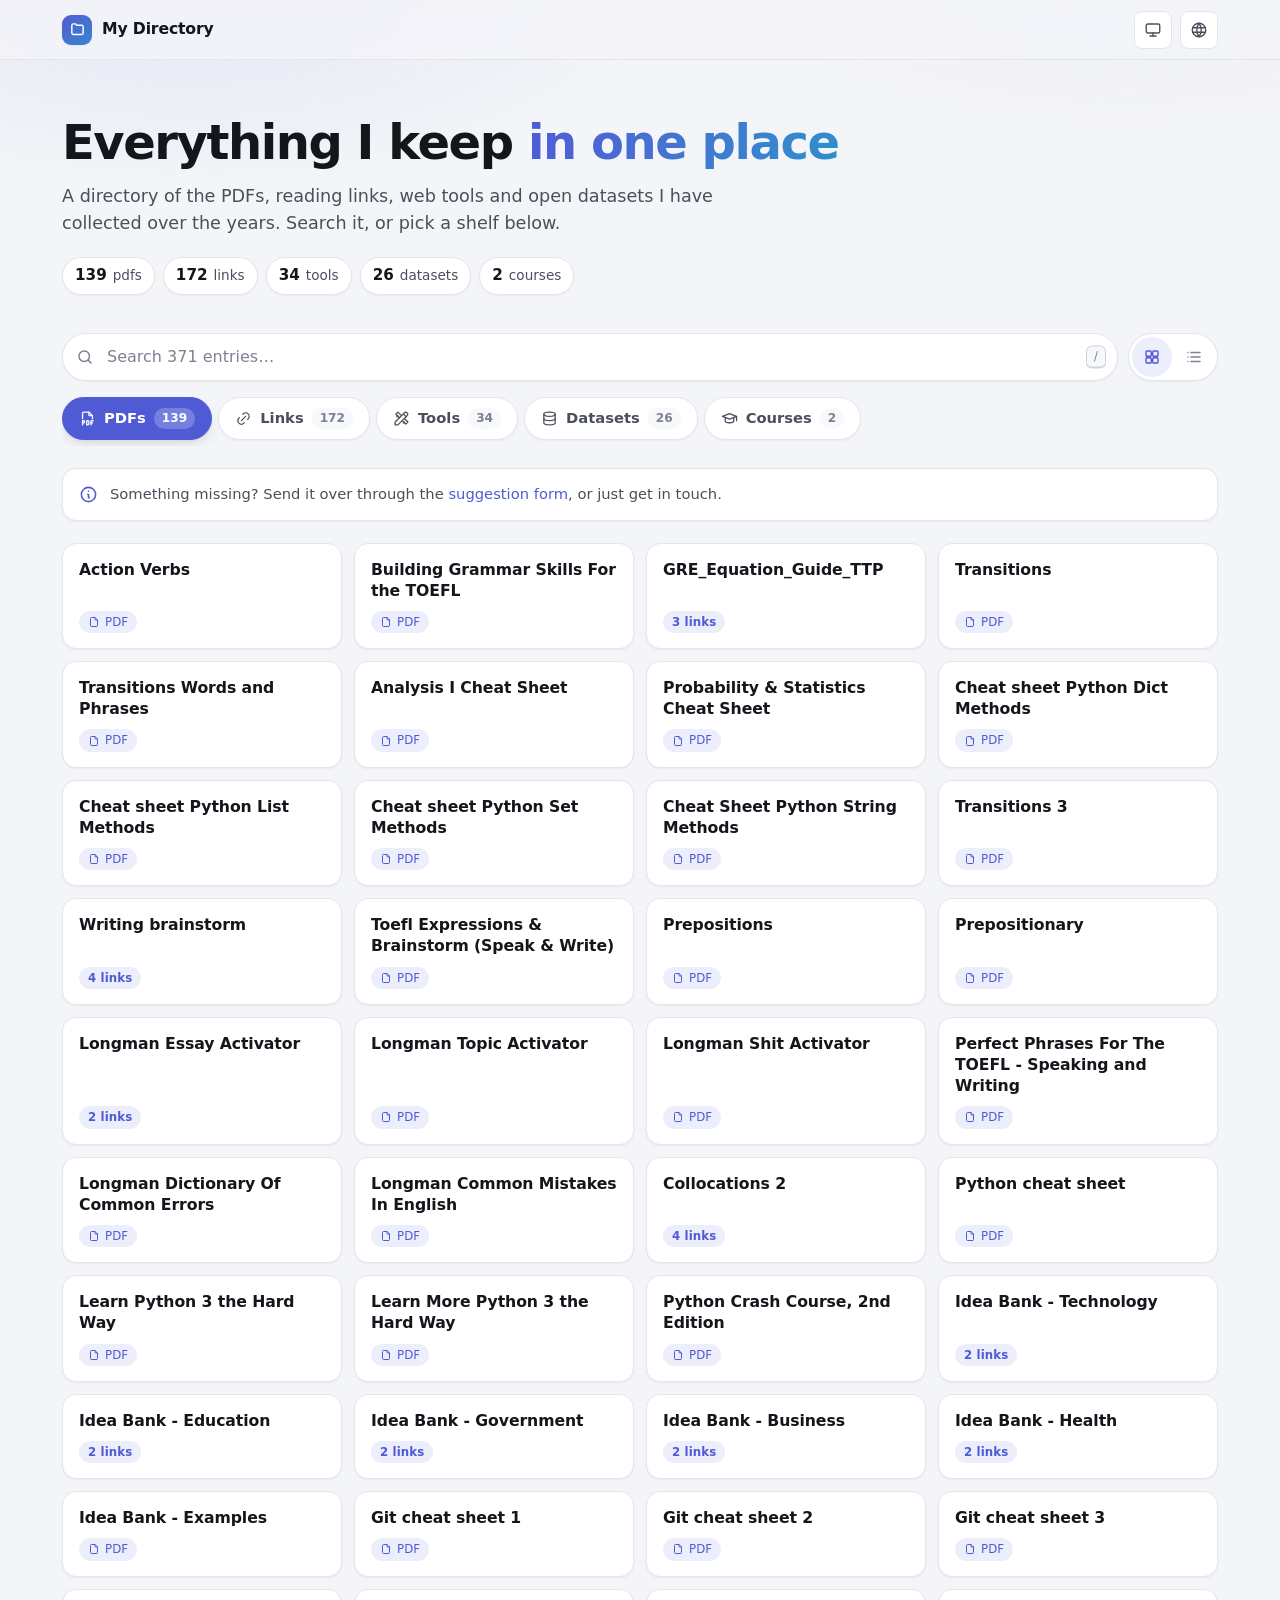
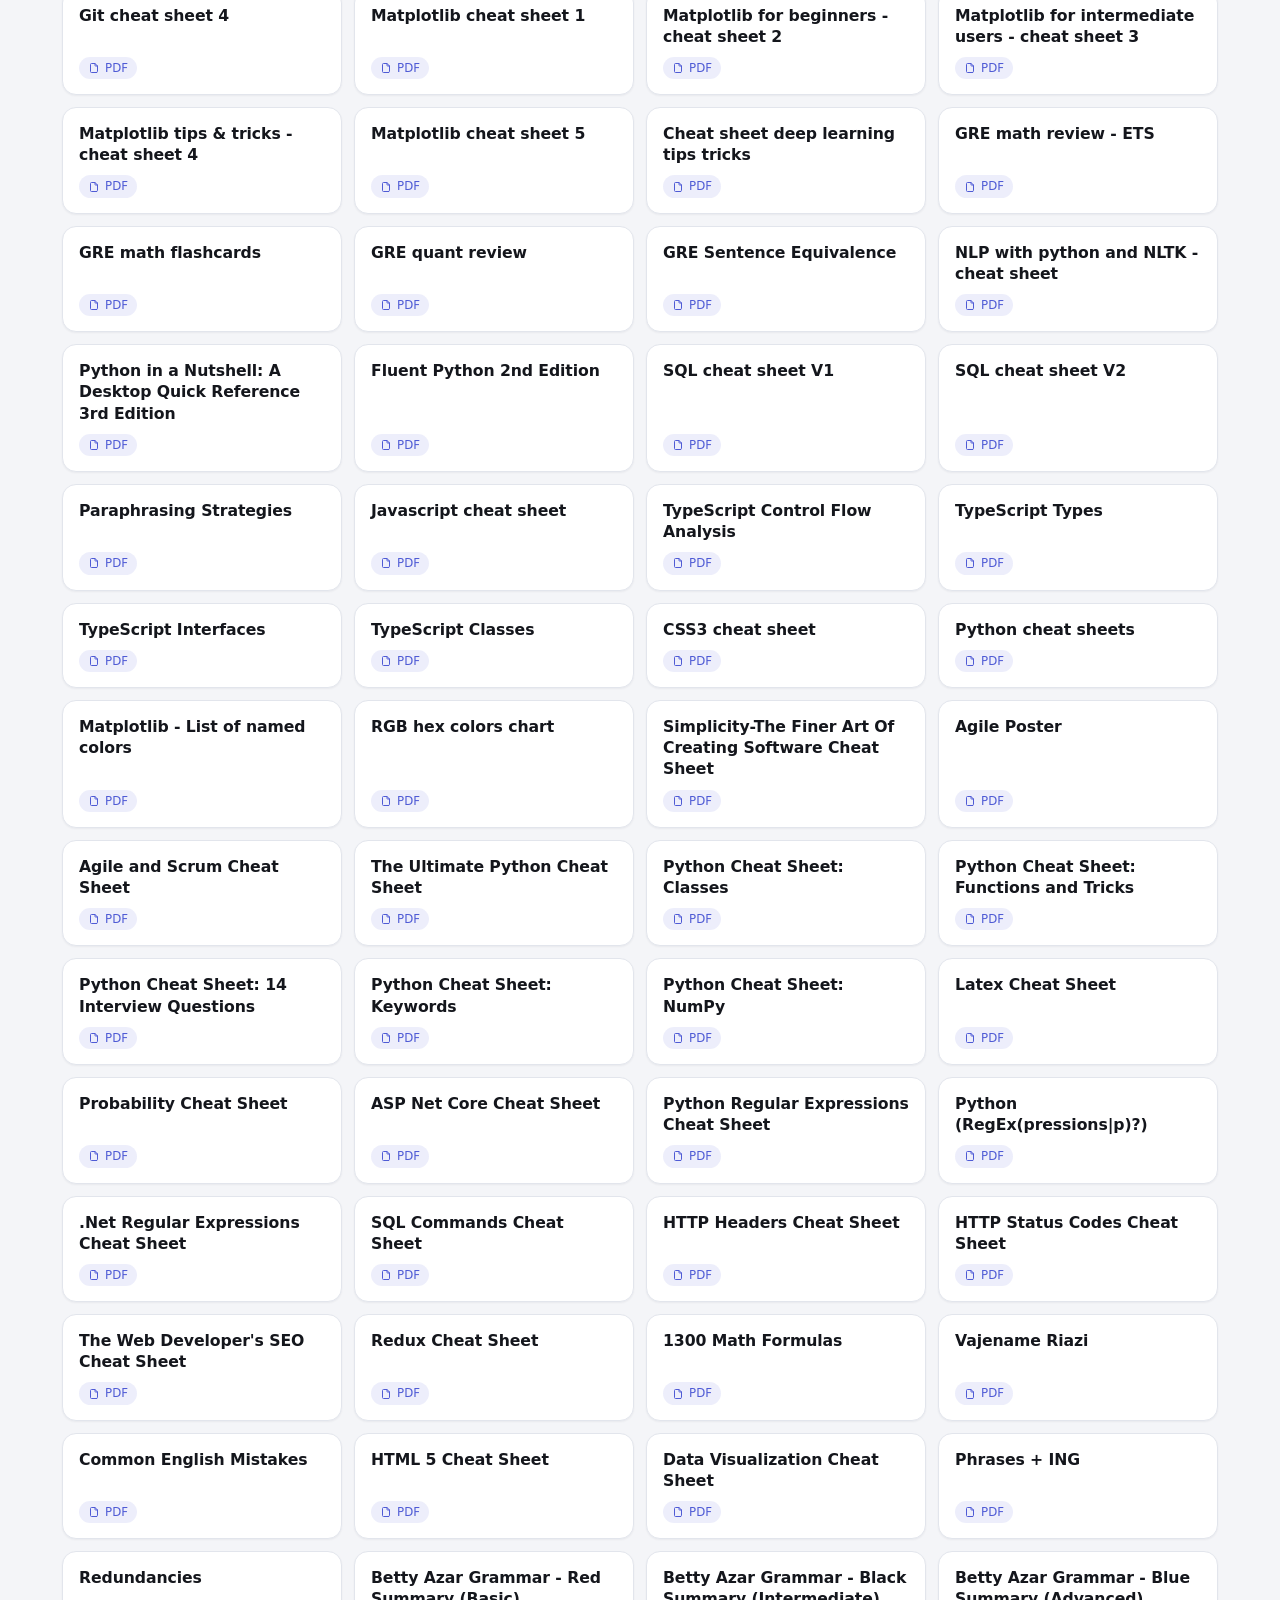
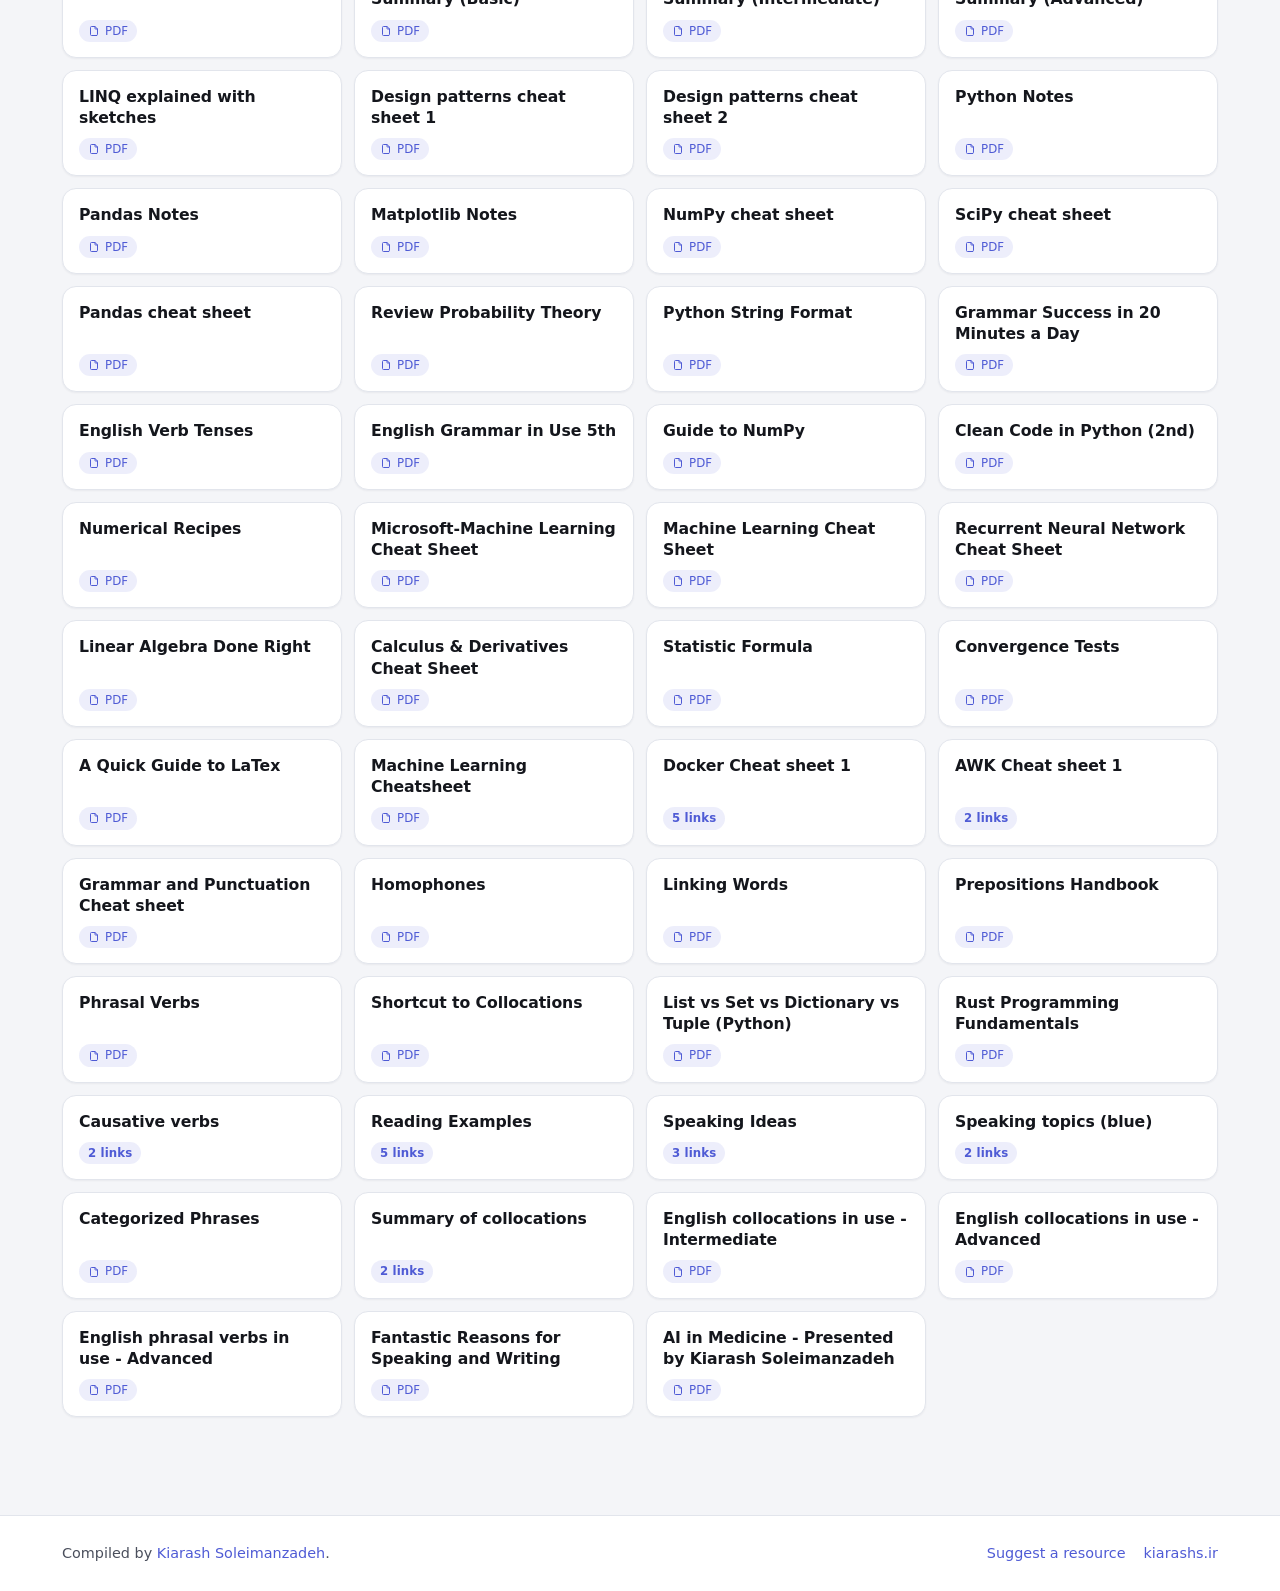
==== index.html @ c3587283 "Let grid cards fill their row instead of leaving a gap Cards in a row ended at different heights. Th" ====
<!DOCTYPE html>
<html lang="en" class="no-js">

<head>
  <meta charset="utf-8">
  <meta name="viewport" content="width=device-width, initial-scale=1, viewport-fit=cover">
  <title>My Directory — files, links, tools and datasets</title>
  <meta name="description" content="A hand-kept directory of 371+ PDFs, reading links, web tools and open datasets, collected by Kiarash Soleimanzadeh.">
  <meta name="color-scheme" content="light dark">
  <meta name="theme-color" content="#f4f5f8">
  <link rel="canonical" href="https://directory.kiarashs.ir/">

  <meta property="og:type" content="website">
  <meta property="og:url" content="https://directory.kiarashs.ir/">
  <meta property="og:title" content="My Directory">
  <meta property="og:description" content="A hand-kept directory of PDFs, reading links, web tools and open datasets.">
  <meta property="og:image" content="https://directory.kiarashs.ir/android-chrome-512x512.png">
  <meta name="twitter:card" content="summary">

  <link rel="apple-touch-icon" sizes="180x180" href="./apple-touch-icon.png">
  <link rel="icon" type="image/png" sizes="32x32" href="./favicon-32x32.png">
  <link rel="icon" type="image/png" sizes="16x16" href="./favicon-16x16.png">
  <link rel="mask-icon" href="./safari-pinned-tab.svg" color="#4f5bd5">
  <meta name="msapplication-TileColor" content="#4f5bd5">
  <link rel="manifest" href="./manifest.webmanifest">

  <link rel="stylesheet" href="./static/css/directory.css?v=746cc589">

  <script>
    // Runs before first paint, so neither of these can flash.
    (function () {
      var root = document.documentElement;

      // Marking the document as scripted here, rather than in the deferred
      // directory.js, means the inline link lists on multi-link cards are
      // never painted at all — they exist only as the no-JavaScript fallback.
      root.className = root.className.replace('no-js', 'js');

      try {
        var t = localStorage.getItem('directory:theme');
        if (t === 'light' || t === 'dark') root.setAttribute('data-theme', t);
      } catch (e) {}
    })();
  </script>
</head>

<body>
  <svg class="visually-hidden" aria-hidden="true" focusable="false">
    <defs>
      <g id="i-ext" fill="none" stroke="currentColor" stroke-width="2" stroke-linecap="round" stroke-linejoin="round">
        <path d="M11 7H6a2 2 0 0 0-2 2v9a2 2 0 0 0 2 2h9a2 2 0 0 0 2-2v-5"/><path d="M10 14 20 4"/><path d="M15 4h5v5"/>
      </g>
      <g id="i-info" fill="none" stroke="currentColor" stroke-width="2" stroke-linecap="round" stroke-linejoin="round">
        <circle cx="12" cy="12" r="9"/><path d="M12 8h.01"/><path d="M11 12h1v4h1"/>
      </g>
      <g id="i-pdf" fill="none" stroke="currentColor" stroke-width="2" stroke-linecap="round" stroke-linejoin="round">
        <path d="M14 3v4a1 1 0 0 0 1 1h4"/><path d="M17 21H7a2 2 0 0 1-2-2V5a2 2 0 0 1 2-2h7l5 5v11a2 2 0 0 1-2 2z"/>
      </g>
    </defs>
  </svg>

  <a class="skip-link" href="#main">Skip to content</a>

  <header class="site-header">
    <div class="header-inner">
      <a class="brand" href="./">
        <span class="brand-mark" aria-hidden="true">
          <svg viewBox="0 0 24 24" fill="none" stroke="currentColor" stroke-width="2" stroke-linecap="round" stroke-linejoin="round">
            <path d="M4 6a2 2 0 0 1 2-2h3l2 2h7a2 2 0 0 1 2 2v9a2 2 0 0 1-2 2H6a2 2 0 0 1-2-2z"/>
          </svg>
        </span>
        <span class="brand-text">My Directory</span>
      </a>

      <div class="header-actions">
        <button class="icon-btn theme-btn" type="button" data-theme-toggle aria-label="Switch theme">
          <svg data-theme-icon="system" viewBox="0 0 24 24" fill="none" stroke="currentColor" stroke-width="1.8" stroke-linecap="round" stroke-linejoin="round" aria-hidden="true"><rect x="3" y="4" width="18" height="12" rx="2"/><path d="M8 20h8"/><path d="M12 16v4"/></svg>
          <svg data-theme-icon="light" viewBox="0 0 24 24" fill="none" stroke="currentColor" stroke-width="1.8" stroke-linecap="round" stroke-linejoin="round" aria-hidden="true"><circle cx="12" cy="12" r="4"/><path d="M12 2v2M12 20v2M4.9 4.9l1.4 1.4M17.7 17.7l1.4 1.4M2 12h2M20 12h2M4.9 19.1l1.4-1.4M17.7 6.3l1.4-1.4"/></svg>
          <svg data-theme-icon="dark" viewBox="0 0 24 24" fill="none" stroke="currentColor" stroke-width="1.8" stroke-linecap="round" stroke-linejoin="round" aria-hidden="true"><path d="M21 12.8A9 9 0 1 1 11.2 3a7 7 0 0 0 9.8 9.8z"/></svg>
        </button>

        <a class="icon-btn" href="https://kiarashs.ir" aria-label="https://kiarashs.ir" title="https://kiarashs.ir">
          <svg viewBox="0 0 24 24" fill="none" stroke="currentColor" stroke-width="1.8" stroke-linecap="round" stroke-linejoin="round" aria-hidden="true"><circle cx="12" cy="12" r="9"/><path d="M3.6 9h16.8M3.6 15h16.8"/><path d="M12 3a15 15 0 0 1 0 18a15 15 0 0 1 0-18z"/></svg>
        </a>
      </div>
    </div>
  </header>

  <div class="container hero">
    <h1>Everything I keep <span class="accent">in one place</span></h1>
    <p>A directory of the PDFs, reading links, web tools and open datasets I have collected over the years. Search it, or pick a shelf below.</p>
    <ul class="hero-stats">
        <li><b>139</b> pdfs</li>
        <li><b>172</b> links</li>
        <li><b>34</b> tools</li>
        <li><b>26</b> datasets</li>
        <li><b>2</b> courses</li>
    </ul>
  </div>

  <div class="toolbar">
    <div class="container toolbar-inner">
      <div class="search">
        <svg class="search-icon" viewBox="0 0 24 24" fill="none" stroke="currentColor" stroke-width="2" stroke-linecap="round" stroke-linejoin="round" aria-hidden="true"><circle cx="11" cy="11" r="7"/><path d="m20 20-3.5-3.5"/></svg>
        <label class="visually-hidden" for="search">Search the directory</label>
        <input id="search" type="search" placeholder="Search 371 entries…" autocomplete="off" spellcheck="false">
        <span class="search-hint" aria-hidden="true"><kbd>/</kbd></span>
        <button class="search-clear" type="button" data-search-clear aria-label="Clear search">
          <svg viewBox="0 0 24 24" fill="none" stroke="currentColor" stroke-width="2.2" stroke-linecap="round" aria-hidden="true"><path d="M6 6l12 12M18 6L6 18"/></svg>
        </button>
      </div>

      <div class="view-switch" role="group" aria-label="Layout">
        <button type="button" data-view="grid" aria-pressed="true" aria-label="Grid view" title="Grid view">
          <svg viewBox="0 0 24 24" fill="none" stroke="currentColor" stroke-width="1.9" stroke-linecap="round" stroke-linejoin="round" aria-hidden="true"><rect x="4" y="4" width="7" height="7" rx="1.5"/><rect x="13" y="4" width="7" height="7" rx="1.5"/><rect x="4" y="13" width="7" height="7" rx="1.5"/><rect x="13" y="13" width="7" height="7" rx="1.5"/></svg>
        </button>
        <button type="button" data-view="list" aria-pressed="false" aria-label="List view" title="List view">
          <svg viewBox="0 0 24 24" fill="none" stroke="currentColor" stroke-width="1.9" stroke-linecap="round" stroke-linejoin="round" aria-hidden="true"><path d="M8 6h12M8 12h12M8 18h12"/><path d="M4 6h.01M4 12h.01M4 18h.01"/></svg>
        </button>
      </div>
    </div>
  </div>

  <main id="main" class="container">
    <div class="tabs" role="tablist" aria-label="Categories">
          <button class="tab" role="tab" type="button" id="tab-pdfs" data-slug="pdfs"
                  aria-controls="panel-pdfs" aria-selected="true" tabindex="0">
            <svg viewBox="0 0 24 24" fill="none" stroke="currentColor" stroke-width="1.8" stroke-linecap="round" stroke-linejoin="round" aria-hidden="true"><path d="M14 3v4a1 1 0 0 0 1 1h4"/><path d="M5 12V5a2 2 0 0 1 2-2h7l5 5v4"/><path d="M5 18h1.5a1.5 1.5 0 0 0 0-3H5v6"/><path d="M17 18h2"/><path d="M20 15h-3v6"/><path d="M11 15v6h1a2 2 0 0 0 2-2v-2a2 2 0 0 0-2-2z"/></svg>
            <span>PDFs</span><span class="tab-count" data-total="139">139</span>
          </button>
          <button class="tab" role="tab" type="button" id="tab-links" data-slug="links"
                  aria-controls="panel-links" aria-selected="false" tabindex="-1">
            <svg viewBox="0 0 24 24" fill="none" stroke="currentColor" stroke-width="1.8" stroke-linecap="round" stroke-linejoin="round" aria-hidden="true"><path d="M9 15l6-6"/><path d="M11 6l.463-.536a5 5 0 0 1 7.071 7.072L18 13"/><path d="M13 18l-.397.534a5.068 5.068 0 0 1-7.127 0 4.972 4.972 0 0 1 0-7.071L6 11"/></svg>
            <span>Links</span><span class="tab-count" data-total="172">172</span>
          </button>
          <button class="tab" role="tab" type="button" id="tab-tools" data-slug="tools"
                  aria-controls="panel-tools" aria-selected="false" tabindex="-1">
            <svg viewBox="0 0 24 24" fill="none" stroke="currentColor" stroke-width="1.8" stroke-linecap="round" stroke-linejoin="round" aria-hidden="true"><path d="M3 21h4L20 8a1.5 1.5 0 0 0-4-4L3 17v4"/><path d="M14.5 5.5l4 4"/><path d="M12 8l-5-5-3 3 5 5"/><path d="M7 8l-1.5 1.5"/><path d="M16 12l5 5-3 3-5-5"/><path d="M16 17l-1.5 1.5"/></svg>
            <span>Tools</span><span class="tab-count" data-total="34">34</span>
          </button>
          <button class="tab" role="tab" type="button" id="tab-datasets" data-slug="datasets"
                  aria-controls="panel-datasets" aria-selected="false" tabindex="-1">
            <svg viewBox="0 0 24 24" fill="none" stroke="currentColor" stroke-width="1.8" stroke-linecap="round" stroke-linejoin="round" aria-hidden="true"><ellipse cx="12" cy="6" rx="8" ry="3"/><path d="M4 6v6c0 1.657 3.582 3 8 3s8-1.343 8-3V6"/><path d="M4 12v6c0 1.657 3.582 3 8 3s8-1.343 8-3v-6"/></svg>
            <span>Datasets</span><span class="tab-count" data-total="26">26</span>
          </button>
          <button class="tab" role="tab" type="button" id="tab-courses" data-slug="courses"
                  aria-controls="panel-courses" aria-selected="false" tabindex="-1">
            <svg viewBox="0 0 24 24" fill="none" stroke="currentColor" stroke-width="1.8" stroke-linecap="round" stroke-linejoin="round" aria-hidden="true"><path d="M22 9L12 5 2 9l10 4 10-4v6"/><path d="M6 10.6V16c0 1.1 2.7 2 6 2s6-.9 6-2v-5.4"/></svg>
            <span>Courses</span><span class="tab-count" data-total="2">2</span>
          </button>
    </div>

    <div class="notice">
      <svg viewBox="0 0 24 24" fill="none" stroke="currentColor" stroke-width="1.9" stroke-linecap="round" stroke-linejoin="round" aria-hidden="true"><circle cx="12" cy="12" r="9"/><path d="M12 8h.01M11 12h1v4h1"/></svg>
      <p>Something missing? Send it over through the <a href="https://forms.gle/KB6dBAR9aPwbbq2S7" target="_blank" rel="noopener">suggestion form</a>, or just get in touch.</p>
    </div>

    <div class="results-bar">
      <span data-results-text></span>
      <button type="button" data-search-clear>Clear search</button>
    </div>

    <p class="visually-hidden" role="status" aria-live="polite" data-live></p>

      <section class="panel" role="tabpanel" id="panel-pdfs" data-slug="pdfs"
               aria-labelledby="tab-pdfs">
        <div class="panel-head">
          <h2>PDFs</h2>
          <span class="panel-count" data-panel-count>139 entries</span>
        </div>
        <p class="panel-blurb">Cheat sheets, guides and reference PDFs, opened in the built-in reader.</p>
        <ul class="cards">
        <li class="card" data-search="action verbs action verbs pdf">
          <a class="card-title" href="./v/action-verbs/">Action Verbs</a>
          <div class="card-foot"><span class="badge badge-pdf"><svg viewBox="0 0 24 24" aria-hidden="true"><use href="#i-pdf"/></svg> PDF</span></div>
        </li>
        <li class="card" data-search="building grammar skills for the toefl building grammar skills for the toefl pdf">
          <a class="card-title" href="./v/toefl-grammar/">Building Grammar Skills For the TOEFL</a>
          <div class="card-foot"><span class="badge badge-pdf"><svg viewBox="0 0 24 24" aria-hidden="true"><use href="#i-pdf"/></svg> PDF</span></div>
        </li>
        <li class="card card-multi" data-search="gre_equation_guide_ttp gre_equation_guide_ttp gre glossary 1 gre glossary 2 pdf pdf focustutoring.com">
          <button class="card-title" type="button" data-open-modal aria-haspopup="dialog">GRE_Equation_Guide_TTP</button>
          <ul class="card-links">
            <li><a href="./v/GRE-cheatsheet-ttp/">GRE_Equation_Guide_TTP</a><span class="badge badge-pdf"><svg viewBox="0 0 24 24" aria-hidden="true"><use href="#i-pdf"/></svg> PDF</span></li>
            <li><a href="./v/gre-glossary/">GRE Glossary 1</a><span class="badge badge-pdf"><svg viewBox="0 0 24 24" aria-hidden="true"><use href="#i-pdf"/></svg> PDF</span></li>
            <li><a href="https://focustutoring.com/a-glossary-of-math-terms-the-gre-expects-you-to-know/" target="_blank" rel="noopener nofollow">GRE Glossary 2</a><span class="badge"><svg viewBox="0 0 24 24" aria-hidden="true"><use href="#i-ext"/></svg> focustutoring.com</span></li>
          </ul>
          <div class="card-foot"><span class="badge badge-count">3 links</span></div>
        </li>
        <li class="card" data-search="transitions transitions pdf">
          <a class="card-title" href="./v/transitions/">Transitions</a>
          <div class="card-foot"><span class="badge badge-pdf"><svg viewBox="0 0 24 24" aria-hidden="true"><use href="#i-pdf"/></svg> PDF</span></div>
        </li>
        <li class="card" data-search="transitions words and phrases transitions words and phrases pdf">
          <a class="card-title" href="./v/transitions2/">Transitions Words and Phrases</a>
          <div class="card-foot"><span class="badge badge-pdf"><svg viewBox="0 0 24 24" aria-hidden="true"><use href="#i-pdf"/></svg> PDF</span></div>
        </li>
        <li class="card" data-search="analysis i cheat sheet analysis i cheat sheet pdf">
          <a class="card-title" href="./v/cheatsheet_analysis_I/">Analysis I Cheat Sheet</a>
          <div class="card-foot"><span class="badge badge-pdf"><svg viewBox="0 0 24 24" aria-hidden="true"><use href="#i-pdf"/></svg> PDF</span></div>
        </li>
        <li class="card" data-search="probability &amp; statistics cheat sheet probability &amp; statistics cheat sheet pdf">
          <a class="card-title" href="./v/Probability_Statistics/">Probability &amp; Statistics Cheat Sheet</a>
          <div class="card-foot"><span class="badge badge-pdf"><svg viewBox="0 0 24 24" aria-hidden="true"><use href="#i-pdf"/></svg> PDF</span></div>
        </li>
        <li class="card" data-search="cheat sheet python dict methods cheat sheet python dict methods pdf">
          <a class="card-title" href="./v/python-dict-methods/">Cheat sheet Python Dict Methods</a>
          <div class="card-foot"><span class="badge badge-pdf"><svg viewBox="0 0 24 24" aria-hidden="true"><use href="#i-pdf"/></svg> PDF</span></div>
        </li>
        <li class="card" data-search="cheat sheet python list methods cheat sheet python list methods pdf">
          <a class="card-title" href="./v/python-list-methods/">Cheat sheet Python List Methods</a>
          <div class="card-foot"><span class="badge badge-pdf"><svg viewBox="0 0 24 24" aria-hidden="true"><use href="#i-pdf"/></svg> PDF</span></div>
        </li>
        <li class="card" data-search="cheat sheet python set methods cheat sheet python set methods pdf">
          <a class="card-title" href="./v/python-set-methods/">Cheat sheet Python Set Methods</a>
          <div class="card-foot"><span class="badge badge-pdf"><svg viewBox="0 0 24 24" aria-hidden="true"><use href="#i-pdf"/></svg> PDF</span></div>
        </li>
        <li class="card" data-search="cheat sheet python string methods cheat sheet python string methods pdf">
          <a class="card-title" href="./v/python-string-methods/">Cheat Sheet Python String Methods</a>
          <div class="card-foot"><span class="badge badge-pdf"><svg viewBox="0 0 24 24" aria-hidden="true"><use href="#i-pdf"/></svg> PDF</span></div>
        </li>
        <li class="card" data-search="transitions 3 transitions 3 pdf">
          <a class="card-title" href="./v/transitions3/">Transitions 3</a>
          <div class="card-foot"><span class="badge badge-pdf"><svg viewBox="0 0 24 24" aria-hidden="true"><use href="#i-pdf"/></svg> PDF</span></div>
        </li>
        <li class="card card-multi" data-search="writing brainstorm writing brainstorm golden reasons for speaking golden reasons 2 golden reasons 3 pdf pdf pdf pdf">
          <button class="card-title" type="button" data-open-modal aria-haspopup="dialog">Writing brainstorm</button>
          <ul class="card-links">
            <li><a href="./v/writing-brainstorm/">Writing brainstorm</a><span class="badge badge-pdf"><svg viewBox="0 0 24 24" aria-hidden="true"><use href="#i-pdf"/></svg> PDF</span></li>
            <li><a href="./v/speaking-golden-reasons/">Golden reasons for speaking</a><span class="badge badge-pdf"><svg viewBox="0 0 24 24" aria-hidden="true"><use href="#i-pdf"/></svg> PDF</span></li>
            <li><a href="./v/golden-reasons2/">Golden reasons 2</a><span class="badge badge-pdf"><svg viewBox="0 0 24 24" aria-hidden="true"><use href="#i-pdf"/></svg> PDF</span></li>
            <li><a href="./v/golden-reasons3/">Golden reasons 3</a><span class="badge badge-pdf"><svg viewBox="0 0 24 24" aria-hidden="true"><use href="#i-pdf"/></svg> PDF</span></li>
          </ul>
          <div class="card-foot"><span class="badge badge-count">4 links</span></div>
        </li>
        <li class="card" data-search="toefl expressions &amp; brainstorm (speak &amp; write) toefl expressions &amp; brainstorm (speak &amp; write) pdf">
          <a class="card-title" href="./v/toefl-expressions-brainstorm/">Toefl Expressions &amp; Brainstorm (Speak &amp; Write)</a>
          <div class="card-foot"><span class="badge badge-pdf"><svg viewBox="0 0 24 24" aria-hidden="true"><use href="#i-pdf"/></svg> PDF</span></div>
        </li>
        <li class="card" data-search="prepositions prepositions pdf">
          <a class="card-title" href="./v/prepositions/">Prepositions</a>
          <div class="card-foot"><span class="badge badge-pdf"><svg viewBox="0 0 24 24" aria-hidden="true"><use href="#i-pdf"/></svg> PDF</span></div>
        </li>
        <li class="card" data-search="prepositionary prepositionary pdf">
          <a class="card-title" href="./v/prepositionary/">Prepositionary</a>
          <div class="card-foot"><span class="badge badge-pdf"><svg viewBox="0 0 24 24" aria-hidden="true"><use href="#i-pdf"/></svg> PDF</span></div>
        </li>
        <li class="card card-multi" data-search="longman essay activator longman essay activator summary pdf pdf">
          <button class="card-title" type="button" data-open-modal aria-haspopup="dialog">Longman Essay Activator</button>
          <ul class="card-links">
            <li><a href="./v/longman-essay-activator/">Longman Essay Activator</a><span class="badge badge-pdf"><svg viewBox="0 0 24 24" aria-hidden="true"><use href="#i-pdf"/></svg> PDF</span></li>
            <li><a href="./v/essay-activator/">Summary</a><span class="badge badge-pdf"><svg viewBox="0 0 24 24" aria-hidden="true"><use href="#i-pdf"/></svg> PDF</span></li>
          </ul>
          <div class="card-foot"><span class="badge badge-count">2 links</span></div>
        </li>
        <li class="card" data-search="longman topic activator longman topic activator pdf">
          <a class="card-title" href="./v/longman-topic-activator/">Longman Topic Activator</a>
          <div class="card-foot"><span class="badge badge-pdf"><svg viewBox="0 0 24 24" aria-hidden="true"><use href="#i-pdf"/></svg> PDF</span></div>
        </li>
        <li class="card" data-search="longman shit activator longman shit activator pdf">
          <a class="card-title" href="./v/longman-shit-activator/">Longman Shit Activator</a>
          <div class="card-foot"><span class="badge badge-pdf"><svg viewBox="0 0 24 24" aria-hidden="true"><use href="#i-pdf"/></svg> PDF</span></div>
        </li>
        <li class="card" data-search="perfect phrases for the toefl - speaking and writing perfect phrases for the toefl - speaking and writing pdf">
          <a class="card-title" href="./v/perfect-phrases-for-the-TOEFL/">Perfect Phrases For The TOEFL - Speaking and Writing</a>
          <div class="card-foot"><span class="badge badge-pdf"><svg viewBox="0 0 24 24" aria-hidden="true"><use href="#i-pdf"/></svg> PDF</span></div>
        </li>
        <li class="card" data-search="longman dictionary of common errors longman dictionary of common errors pdf">
          <a class="card-title" href="./v/longman-dictionary-of-common-errors/">Longman Dictionary Of Common Errors</a>
          <div class="card-foot"><span class="badge badge-pdf"><svg viewBox="0 0 24 24" aria-hidden="true"><use href="#i-pdf"/></svg> PDF</span></div>
        </li>
        <li class="card" data-search="longman common mistakes in english longman common mistakes in english pdf">
          <a class="card-title" href="./v/longman-common-mistakes/">Longman Common Mistakes In English</a>
          <div class="card-foot"><span class="badge badge-pdf"><svg viewBox="0 0 24 24" aria-hidden="true"><use href="#i-pdf"/></svg> PDF</span></div>
        </li>
        <li class="card card-multi" data-search="collocations 2 collocations 2 collocations 3 collocations 4 collocations 5 pdf pdf pdf pdf">
          <button class="card-title" type="button" data-open-modal aria-haspopup="dialog">Collocations 2</button>
          <ul class="card-links">
            <li><a href="./v/collocations-2/">Collocations 2</a><span class="badge badge-pdf"><svg viewBox="0 0 24 24" aria-hidden="true"><use href="#i-pdf"/></svg> PDF</span></li>
            <li><a href="./v/collocations-3/">Collocations 3</a><span class="badge badge-pdf"><svg viewBox="0 0 24 24" aria-hidden="true"><use href="#i-pdf"/></svg> PDF</span></li>
            <li><a href="./v/collocations-4/">Collocations 4</a><span class="badge badge-pdf"><svg viewBox="0 0 24 24" aria-hidden="true"><use href="#i-pdf"/></svg> PDF</span></li>
            <li><a href="./v/collocations-5/">Collocations 5</a><span class="badge badge-pdf"><svg viewBox="0 0 24 24" aria-hidden="true"><use href="#i-pdf"/></svg> PDF</span></li>
          </ul>
          <div class="card-foot"><span class="badge badge-count">4 links</span></div>
        </li>
        <li class="card" data-search="python cheat sheet python cheat sheet pdf">
          <a class="card-title" href="./v/python-cheatsheet/">Python cheat sheet</a>
          <div class="card-foot"><span class="badge badge-pdf"><svg viewBox="0 0 24 24" aria-hidden="true"><use href="#i-pdf"/></svg> PDF</span></div>
        </li>
        <li class="card" data-search="learn python 3 the hard way learn python 3 the hard way pdf">
          <a class="card-title" href="./v/learn-python3/">Learn Python 3 the Hard Way</a>
          <div class="card-foot"><span class="badge badge-pdf"><svg viewBox="0 0 24 24" aria-hidden="true"><use href="#i-pdf"/></svg> PDF</span></div>
        </li>
        <li class="card" data-search="learn more python 3 the hard way learn more python 3 the hard way pdf">
          <a class="card-title" href="./v/learn-more-python3/">Learn More Python 3 the Hard Way</a>
          <div class="card-foot"><span class="badge badge-pdf"><svg viewBox="0 0 24 24" aria-hidden="true"><use href="#i-pdf"/></svg> PDF</span></div>
        </li>
        <li class="card" data-search="python crash course, 2nd edition python crash course, 2nd edition pdf">
          <a class="card-title" href="./v/python-crash-course2/">Python Crash Course, 2nd Edition</a>
          <div class="card-foot"><span class="badge badge-pdf"><svg viewBox="0 0 24 24" aria-hidden="true"><use href="#i-pdf"/></svg> PDF</span></div>
        </li>
        <li class="card card-multi" data-search="idea bank - technology idea bank - technology summary pdf pdf">
          <button class="card-title" type="button" data-open-modal aria-haspopup="dialog">Idea Bank - Technology</button>
          <ul class="card-links">
            <li><a href="./v/idea-bank-technology/">Idea Bank - Technology</a><span class="badge badge-pdf"><svg viewBox="0 0 24 24" aria-hidden="true"><use href="#i-pdf"/></svg> PDF</span></li>
            <li><a href="./v/Idea_Bank_Technology/">Summary</a><span class="badge badge-pdf"><svg viewBox="0 0 24 24" aria-hidden="true"><use href="#i-pdf"/></svg> PDF</span></li>
          </ul>
          <div class="card-foot"><span class="badge badge-count">2 links</span></div>
        </li>
        <li class="card card-multi" data-search="idea bank - education idea bank - education summary pdf pdf">
          <button class="card-title" type="button" data-open-modal aria-haspopup="dialog">Idea Bank - Education</button>
          <ul class="card-links">
            <li><a href="./v/idea-bank-education/">Idea Bank - Education</a><span class="badge badge-pdf"><svg viewBox="0 0 24 24" aria-hidden="true"><use href="#i-pdf"/></svg> PDF</span></li>
            <li><a href="./v/Idea_Bank_Education/">Summary</a><span class="badge badge-pdf"><svg viewBox="0 0 24 24" aria-hidden="true"><use href="#i-pdf"/></svg> PDF</span></li>
          </ul>
          <div class="card-foot"><span class="badge badge-count">2 links</span></div>
        </li>
        <li class="card card-multi" data-search="idea bank - government idea bank - government summary pdf pdf">
          <button class="card-title" type="button" data-open-modal aria-haspopup="dialog">Idea Bank - Government</button>
          <ul class="card-links">
            <li><a href="./v/idea-bank-government/">Idea Bank - Government</a><span class="badge badge-pdf"><svg viewBox="0 0 24 24" aria-hidden="true"><use href="#i-pdf"/></svg> PDF</span></li>
            <li><a href="./v/Idea_Bank_Government/">Summary</a><span class="badge badge-pdf"><svg viewBox="0 0 24 24" aria-hidden="true"><use href="#i-pdf"/></svg> PDF</span></li>
          </ul>
          <div class="card-foot"><span class="badge badge-count">2 links</span></div>
        </li>
        <li class="card card-multi" data-search="idea bank - business idea bank - business summary pdf pdf">
          <button class="card-title" type="button" data-open-modal aria-haspopup="dialog">Idea Bank - Business</button>
          <ul class="card-links">
            <li><a href="./v/idea-bank-business/">Idea Bank - Business</a><span class="badge badge-pdf"><svg viewBox="0 0 24 24" aria-hidden="true"><use href="#i-pdf"/></svg> PDF</span></li>
            <li><a href="./v/Idea_Bank_Business/">Summary</a><span class="badge badge-pdf"><svg viewBox="0 0 24 24" aria-hidden="true"><use href="#i-pdf"/></svg> PDF</span></li>
          </ul>
          <div class="card-foot"><span class="badge badge-count">2 links</span></div>
        </li>
        <li class="card card-multi" data-search="idea bank - health idea bank - health summary pdf pdf">
          <button class="card-title" type="button" data-open-modal aria-haspopup="dialog">Idea Bank - Health</button>
          <ul class="card-links">
            <li><a href="./v/idea-bank-health/">Idea Bank - Health</a><span class="badge badge-pdf"><svg viewBox="0 0 24 24" aria-hidden="true"><use href="#i-pdf"/></svg> PDF</span></li>
            <li><a href="./v/Idea_Bank_Health/">Summary</a><span class="badge badge-pdf"><svg viewBox="0 0 24 24" aria-hidden="true"><use href="#i-pdf"/></svg> PDF</span></li>
          </ul>
          <div class="card-foot"><span class="badge badge-count">2 links</span></div>
        </li>
        <li class="card" data-search="idea bank - examples idea bank - examples pdf">
          <a class="card-title" href="./v/Idea_Bank_Examples/">Idea Bank - Examples</a>
          <div class="card-foot"><span class="badge badge-pdf"><svg viewBox="0 0 24 24" aria-hidden="true"><use href="#i-pdf"/></svg> PDF</span></div>
        </li>
        <li class="card" data-search="git cheat sheet 1 git cheat sheet 1 pdf">
          <a class="card-title" href="./v/git-cheatsheet1/">Git cheat sheet 1</a>
          <div class="card-foot"><span class="badge badge-pdf"><svg viewBox="0 0 24 24" aria-hidden="true"><use href="#i-pdf"/></svg> PDF</span></div>
        </li>
        <li class="card" data-search="git cheat sheet 2 git cheat sheet 2 pdf">
          <a class="card-title" href="./v/git-cheatsheet2/">Git cheat sheet 2</a>
          <div class="card-foot"><span class="badge badge-pdf"><svg viewBox="0 0 24 24" aria-hidden="true"><use href="#i-pdf"/></svg> PDF</span></div>
        </li>
        <li class="card" data-search="git cheat sheet 3 git cheat sheet 3 pdf">
          <a class="card-title" href="./v/git-cheatsheet3/">Git cheat sheet 3</a>
          <div class="card-foot"><span class="badge badge-pdf"><svg viewBox="0 0 24 24" aria-hidden="true"><use href="#i-pdf"/></svg> PDF</span></div>
        </li>
        <li class="card" data-search="git cheat sheet 4 git cheat sheet 4 pdf">
          <a class="card-title" href="./v/git-cheatsheet4/">Git cheat sheet 4</a>
          <div class="card-foot"><span class="badge badge-pdf"><svg viewBox="0 0 24 24" aria-hidden="true"><use href="#i-pdf"/></svg> PDF</span></div>
        </li>
        <li class="card" data-search="matplotlib cheat sheet 1 matplotlib cheat sheet 1 pdf">
          <a class="card-title" href="./v/matplotlib-cheatsheet1/">Matplotlib cheat sheet 1</a>
          <div class="card-foot"><span class="badge badge-pdf"><svg viewBox="0 0 24 24" aria-hidden="true"><use href="#i-pdf"/></svg> PDF</span></div>
        </li>
        <li class="card" data-search="matplotlib for beginners - cheat sheet 2 matplotlib for beginners - cheat sheet 2 pdf">
          <a class="card-title" href="./v/matplotlib-cheatsheet2/">Matplotlib for beginners - cheat sheet 2</a>
          <div class="card-foot"><span class="badge badge-pdf"><svg viewBox="0 0 24 24" aria-hidden="true"><use href="#i-pdf"/></svg> PDF</span></div>
        </li>
        <li class="card" data-search="matplotlib for intermediate users - cheat sheet 3 matplotlib for intermediate users - cheat sheet 3 pdf">
          <a class="card-title" href="./v/matplotlib-cheatsheet3/">Matplotlib for intermediate users - cheat sheet 3</a>
          <div class="card-foot"><span class="badge badge-pdf"><svg viewBox="0 0 24 24" aria-hidden="true"><use href="#i-pdf"/></svg> PDF</span></div>
        </li>
        <li class="card" data-search="matplotlib tips &amp; tricks - cheat sheet 4 matplotlib tips &amp; tricks - cheat sheet 4 pdf">
          <a class="card-title" href="./v/matplotlib-cheatsheet4/">Matplotlib tips &amp; tricks - cheat sheet 4</a>
          <div class="card-foot"><span class="badge badge-pdf"><svg viewBox="0 0 24 24" aria-hidden="true"><use href="#i-pdf"/></svg> PDF</span></div>
        </li>
        <li class="card" data-search="matplotlib cheat sheet 5 matplotlib cheat sheet 5 pdf">
          <a class="card-title" href="./v/matplotlib-cheatsheet5/">Matplotlib cheat sheet 5</a>
          <div class="card-foot"><span class="badge badge-pdf"><svg viewBox="0 0 24 24" aria-hidden="true"><use href="#i-pdf"/></svg> PDF</span></div>
        </li>
        <li class="card" data-search="cheat sheet deep learning tips tricks cheat sheet deep learning tips tricks pdf">
          <a class="card-title" href="./v/dl-tips-cheatsheet/">Cheat sheet deep learning tips tricks</a>
          <div class="card-foot"><span class="badge badge-pdf"><svg viewBox="0 0 24 24" aria-hidden="true"><use href="#i-pdf"/></svg> PDF</span></div>
        </li>
        <li class="card" data-search="gre math review - ets gre math review - ets pdf">
          <a class="card-title" href="./v/ets-gre-math-review/">GRE math review - ETS</a>
          <div class="card-foot"><span class="badge badge-pdf"><svg viewBox="0 0 24 24" aria-hidden="true"><use href="#i-pdf"/></svg> PDF</span></div>
        </li>
        <li class="card" data-search="gre math flashcards gre math flashcards pdf">
          <a class="card-title" href="./v/gre-math-flashcards/">GRE math flashcards</a>
          <div class="card-foot"><span class="badge badge-pdf"><svg viewBox="0 0 24 24" aria-hidden="true"><use href="#i-pdf"/></svg> PDF</span></div>
        </li>
        <li class="card" data-search="gre quant review gre quant review pdf">
          <a class="card-title" href="./v/gre-quant-review/">GRE quant review</a>
          <div class="card-foot"><span class="badge badge-pdf"><svg viewBox="0 0 24 24" aria-hidden="true"><use href="#i-pdf"/></svg> PDF</span></div>
        </li>
        <li class="card" data-search="gre sentence equivalence gre sentence equivalence pdf">
          <a class="card-title" href="./v/gre-sentence-equivalence/">GRE Sentence Equivalence</a>
          <div class="card-foot"><span class="badge badge-pdf"><svg viewBox="0 0 24 24" aria-hidden="true"><use href="#i-pdf"/></svg> PDF</span></div>
        </li>
        <li class="card" data-search="nlp with python and nltk - cheat sheet nlp with python and nltk - cheat sheet pdf">
          <a class="card-title" href="./v/nlp-with-python-nltk/">NLP with python and NLTK - cheat sheet</a>
          <div class="card-foot"><span class="badge badge-pdf"><svg viewBox="0 0 24 24" aria-hidden="true"><use href="#i-pdf"/></svg> PDF</span></div>
        </li>
        <li class="card" data-search="python in a nutshell: a desktop quick reference 3rd edition python in a nutshell: a desktop quick reference 3rd edition pdf">
          <a class="card-title" href="./v/python-nutshell3/">Python in a Nutshell: A Desktop Quick Reference 3rd Edition</a>
          <div class="card-foot"><span class="badge badge-pdf"><svg viewBox="0 0 24 24" aria-hidden="true"><use href="#i-pdf"/></svg> PDF</span></div>
        </li>
        <li class="card" data-search="fluent python 2nd edition fluent python 2nd edition pdf">
          <a class="card-title" href="./v/fluent-python2/">Fluent Python 2nd Edition</a>
          <div class="card-foot"><span class="badge badge-pdf"><svg viewBox="0 0 24 24" aria-hidden="true"><use href="#i-pdf"/></svg> PDF</span></div>
        </li>
        <li class="card" data-search="sql cheat sheet v1 sql cheat sheet v1 pdf">
          <a class="card-title" href="./v/sql-v1/">SQL cheat sheet V1</a>
          <div class="card-foot"><span class="badge badge-pdf"><svg viewBox="0 0 24 24" aria-hidden="true"><use href="#i-pdf"/></svg> PDF</span></div>
        </li>
        <li class="card" data-search="sql cheat sheet v2 sql cheat sheet v2 pdf">
          <a class="card-title" href="./v/sql-v2-dark/">SQL cheat sheet V2</a>
          <div class="card-foot"><span class="badge badge-pdf"><svg viewBox="0 0 24 24" aria-hidden="true"><use href="#i-pdf"/></svg> PDF</span></div>
        </li>
        <li class="card" data-search="paraphrasing strategies paraphrasing strategies pdf">
          <a class="card-title" href="./v/paraphrase1/">Paraphrasing Strategies</a>
          <div class="card-foot"><span class="badge badge-pdf"><svg viewBox="0 0 24 24" aria-hidden="true"><use href="#i-pdf"/></svg> PDF</span></div>
        </li>
        <li class="card" data-search="javascript cheat sheet javascript cheat sheet pdf">
          <a class="card-title" href="./v/javascript-cheatsheet/">Javascript cheat sheet</a>
          <div class="card-foot"><span class="badge badge-pdf"><svg viewBox="0 0 24 24" aria-hidden="true"><use href="#i-pdf"/></svg> PDF</span></div>
        </li>
        <li class="card" data-search="typescript control flow analysis typescript control flow analysis pdf">
          <a class="card-title" href="./v/typescript-control-flow-analysis/">TypeScript Control Flow Analysis</a>
          <div class="card-foot"><span class="badge badge-pdf"><svg viewBox="0 0 24 24" aria-hidden="true"><use href="#i-pdf"/></svg> PDF</span></div>
        </li>
        <li class="card" data-search="typescript types typescript types pdf">
          <a class="card-title" href="./v/typescript-types/">TypeScript Types</a>
          <div class="card-foot"><span class="badge badge-pdf"><svg viewBox="0 0 24 24" aria-hidden="true"><use href="#i-pdf"/></svg> PDF</span></div>
        </li>
        <li class="card" data-search="typescript interfaces typescript interfaces pdf">
          <a class="card-title" href="./v/typescript-interfaces/">TypeScript Interfaces</a>
          <div class="card-foot"><span class="badge badge-pdf"><svg viewBox="0 0 24 24" aria-hidden="true"><use href="#i-pdf"/></svg> PDF</span></div>
        </li>
        <li class="card" data-search="typescript classes typescript classes pdf">
          <a class="card-title" href="./v/typescript-classes/">TypeScript Classes</a>
          <div class="card-foot"><span class="badge badge-pdf"><svg viewBox="0 0 24 24" aria-hidden="true"><use href="#i-pdf"/></svg> PDF</span></div>
        </li>
        <li class="card" data-search="css3 cheat sheet css3 cheat sheet pdf">
          <a class="card-title" href="./v/css3-cheatsheet/">CSS3 cheat sheet</a>
          <div class="card-foot"><span class="badge badge-pdf"><svg viewBox="0 0 24 24" aria-hidden="true"><use href="#i-pdf"/></svg> PDF</span></div>
        </li>
        <li class="card" data-search="python cheat sheets python cheat sheets pdf">
          <a class="card-title" href="./v/python-cheatsheets/">Python cheat sheets</a>
          <div class="card-foot"><span class="badge badge-pdf"><svg viewBox="0 0 24 24" aria-hidden="true"><use href="#i-pdf"/></svg> PDF</span></div>
        </li>
        <li class="card" data-search="matplotlib - list of named colors matplotlib - list of named colors pdf">
          <a class="card-title" href="./v/matplotlib-colors/">Matplotlib - List of named colors</a>
          <div class="card-foot"><span class="badge badge-pdf"><svg viewBox="0 0 24 24" aria-hidden="true"><use href="#i-pdf"/></svg> PDF</span></div>
        </li>
        <li class="card" data-search="rgb hex colors chart rgb hex colors chart pdf">
          <a class="card-title" href="./v/color-chart/">RGB hex colors chart</a>
          <div class="card-foot"><span class="badge badge-pdf"><svg viewBox="0 0 24 24" aria-hidden="true"><use href="#i-pdf"/></svg> PDF</span></div>
        </li>
        <li class="card" data-search="simplicity-the finer art of creating software cheat sheet simplicity-the finer art of creating software cheat sheet pdf">
          <a class="card-title" href="./v/simplicity-cheatsheet/">Simplicity-The Finer Art Of Creating Software Cheat Sheet</a>
          <div class="card-foot"><span class="badge badge-pdf"><svg viewBox="0 0 24 24" aria-hidden="true"><use href="#i-pdf"/></svg> PDF</span></div>
        </li>
        <li class="card" data-search="agile poster agile poster pdf">
          <a class="card-title" href="./v/agile-poster/">Agile Poster</a>
          <div class="card-foot"><span class="badge badge-pdf"><svg viewBox="0 0 24 24" aria-hidden="true"><use href="#i-pdf"/></svg> PDF</span></div>
        </li>
        <li class="card" data-search="agile and scrum cheat sheet agile and scrum cheat sheet pdf">
          <a class="card-title" href="./v/agile-scrum-cheatsheet/">Agile and Scrum Cheat Sheet</a>
          <div class="card-foot"><span class="badge badge-pdf"><svg viewBox="0 0 24 24" aria-hidden="true"><use href="#i-pdf"/></svg> PDF</span></div>
        </li>
        <li class="card" data-search="the ultimate python cheat sheet the ultimate python cheat sheet pdf">
          <a class="card-title" href="./v/ultimate-python-cheatsheet/">The Ultimate Python Cheat Sheet</a>
          <div class="card-foot"><span class="badge badge-pdf"><svg viewBox="0 0 24 24" aria-hidden="true"><use href="#i-pdf"/></svg> PDF</span></div>
        </li>
        <li class="card" data-search="python cheat sheet: classes python cheat sheet: classes pdf">
          <a class="card-title" href="./v/python-cheatsheet-classes/">Python Cheat Sheet: Classes</a>
          <div class="card-foot"><span class="badge badge-pdf"><svg viewBox="0 0 24 24" aria-hidden="true"><use href="#i-pdf"/></svg> PDF</span></div>
        </li>
        <li class="card" data-search="python cheat sheet: functions and tricks python cheat sheet: functions and tricks pdf">
          <a class="card-title" href="./v/python-cheatsheet-functricks/">Python Cheat Sheet: Functions and Tricks</a>
          <div class="card-foot"><span class="badge badge-pdf"><svg viewBox="0 0 24 24" aria-hidden="true"><use href="#i-pdf"/></svg> PDF</span></div>
        </li>
        <li class="card" data-search="python cheat sheet: 14 interview questions python cheat sheet: 14 interview questions pdf">
          <a class="card-title" href="./v/python-cheatsheet-interviewqs/">Python Cheat Sheet: 14 Interview Questions</a>
          <div class="card-foot"><span class="badge badge-pdf"><svg viewBox="0 0 24 24" aria-hidden="true"><use href="#i-pdf"/></svg> PDF</span></div>
        </li>
        <li class="card" data-search="python cheat sheet: keywords python cheat sheet: keywords pdf">
          <a class="card-title" href="./v/python-cheatsheet-keywords/">Python Cheat Sheet: Keywords</a>
          <div class="card-foot"><span class="badge badge-pdf"><svg viewBox="0 0 24 24" aria-hidden="true"><use href="#i-pdf"/></svg> PDF</span></div>
        </li>
        <li class="card" data-search="python cheat sheet: numpy python cheat sheet: numpy pdf">
          <a class="card-title" href="./v/python-cheatsheet-numpy/">Python Cheat Sheet: NumPy</a>
          <div class="card-foot"><span class="badge badge-pdf"><svg viewBox="0 0 24 24" aria-hidden="true"><use href="#i-pdf"/></svg> PDF</span></div>
        </li>
        <li class="card" data-search="latex cheat sheet latex cheat sheet pdf">
          <a class="card-title" href="./v/latexsheet/">Latex Cheat Sheet</a>
          <div class="card-foot"><span class="badge badge-pdf"><svg viewBox="0 0 24 24" aria-hidden="true"><use href="#i-pdf"/></svg> PDF</span></div>
        </li>
        <li class="card" data-search="probability cheat sheet probability cheat sheet pdf">
          <a class="card-title" href="./v/probability-cheatheet/">Probability Cheat Sheet</a>
          <div class="card-foot"><span class="badge badge-pdf"><svg viewBox="0 0 24 24" aria-hidden="true"><use href="#i-pdf"/></svg> PDF</span></div>
        </li>
        <li class="card" data-search="asp net core cheat sheet asp net core cheat sheet pdf">
          <a class="card-title" href="./v/aspnetcore-cheatsheet/">ASP Net Core Cheat Sheet</a>
          <div class="card-foot"><span class="badge badge-pdf"><svg viewBox="0 0 24 24" aria-hidden="true"><use href="#i-pdf"/></svg> PDF</span></div>
        </li>
        <li class="card" data-search="python regular expressions cheat sheet python regular expressions cheat sheet pdf">
          <a class="card-title" href="./v/python-regular-exp/">Python Regular Expressions Cheat Sheet</a>
          <div class="card-foot"><span class="badge badge-pdf"><svg viewBox="0 0 24 24" aria-hidden="true"><use href="#i-pdf"/></svg> PDF</span></div>
        </li>
        <li class="card" data-search="python (regex(pressions|p)?) python (regex(pressions|p)?) pdf">
          <a class="card-title" href="./v/python-regex/">Python (RegEx(pressions|p)?)</a>
          <div class="card-foot"><span class="badge badge-pdf"><svg viewBox="0 0 24 24" aria-hidden="true"><use href="#i-pdf"/></svg> PDF</span></div>
        </li>
        <li class="card" data-search=".net regular expressions cheat sheet .net regular expressions cheat sheet pdf">
          <a class="card-title" href="./v/net-regular-exp/">.Net Regular Expressions Cheat Sheet</a>
          <div class="card-foot"><span class="badge badge-pdf"><svg viewBox="0 0 24 24" aria-hidden="true"><use href="#i-pdf"/></svg> PDF</span></div>
        </li>
        <li class="card" data-search="sql commands cheat sheet sql commands cheat sheet pdf">
          <a class="card-title" href="./v/sql-commands/">SQL Commands Cheat Sheet</a>
          <div class="card-foot"><span class="badge badge-pdf"><svg viewBox="0 0 24 24" aria-hidden="true"><use href="#i-pdf"/></svg> PDF</span></div>
        </li>
        <li class="card" data-search="http headers cheat sheet http headers cheat sheet pdf">
          <a class="card-title" href="./v/http-headers/">HTTP Headers Cheat Sheet</a>
          <div class="card-foot"><span class="badge badge-pdf"><svg viewBox="0 0 24 24" aria-hidden="true"><use href="#i-pdf"/></svg> PDF</span></div>
        </li>
        <li class="card" data-search="http status codes cheat sheet http status codes cheat sheet pdf">
          <a class="card-title" href="./v/http-status-codes/">HTTP Status Codes Cheat Sheet</a>
          <div class="card-foot"><span class="badge badge-pdf"><svg viewBox="0 0 24 24" aria-hidden="true"><use href="#i-pdf"/></svg> PDF</span></div>
        </li>
        <li class="card" data-search="the web developer&#x27;s seo cheat sheet the web developer&#x27;s seo cheat sheet pdf">
          <a class="card-title" href="./v/seo-cheatsheet/">The Web Developer&#x27;s SEO Cheat Sheet</a>
          <div class="card-foot"><span class="badge badge-pdf"><svg viewBox="0 0 24 24" aria-hidden="true"><use href="#i-pdf"/></svg> PDF</span></div>
        </li>
        <li class="card" data-search="redux cheat sheet redux cheat sheet pdf">
          <a class="card-title" href="./v/redux-cheatsheet/">Redux Cheat Sheet</a>
          <div class="card-foot"><span class="badge badge-pdf"><svg viewBox="0 0 24 24" aria-hidden="true"><use href="#i-pdf"/></svg> PDF</span></div>
        </li>
        <li class="card" data-search="1300 math formulas 1300 math formulas pdf">
          <a class="card-title" href="./v/1300-math-formulas/">1300 Math Formulas</a>
          <div class="card-foot"><span class="badge badge-pdf"><svg viewBox="0 0 24 24" aria-hidden="true"><use href="#i-pdf"/></svg> PDF</span></div>
        </li>
        <li class="card" data-search="vajename riazi vajename riazi pdf">
          <a class="card-title" href="./v/vajename-riazi/">Vajename Riazi</a>
          <div class="card-foot"><span class="badge badge-pdf"><svg viewBox="0 0 24 24" aria-hidden="true"><use href="#i-pdf"/></svg> PDF</span></div>
        </li>
        <li class="card" data-search="common english mistakes common english mistakes pdf">
          <a class="card-title" href="./v/common-english-mistakes/">Common English Mistakes</a>
          <div class="card-foot"><span class="badge badge-pdf"><svg viewBox="0 0 24 24" aria-hidden="true"><use href="#i-pdf"/></svg> PDF</span></div>
        </li>
        <li class="card" data-search="html 5 cheat sheet html 5 cheat sheet pdf">
          <a class="card-title" href="./v/html5-cheatsheet/">HTML 5 Cheat Sheet</a>
          <div class="card-foot"><span class="badge badge-pdf"><svg viewBox="0 0 24 24" aria-hidden="true"><use href="#i-pdf"/></svg> PDF</span></div>
        </li>
        <li class="card" data-search="data visualization cheat sheet data visualization cheat sheet pdf">
          <a class="card-title" href="./v/data-visualization-cheatsheet/">Data Visualization Cheat Sheet</a>
          <div class="card-foot"><span class="badge badge-pdf"><svg viewBox="0 0 24 24" aria-hidden="true"><use href="#i-pdf"/></svg> PDF</span></div>
        </li>
        <li class="card" data-search="phrases + ing phrases + ing pdf">
          <a class="card-title" href="./v/phrases_ing/">Phrases + ING</a>
          <div class="card-foot"><span class="badge badge-pdf"><svg viewBox="0 0 24 24" aria-hidden="true"><use href="#i-pdf"/></svg> PDF</span></div>
        </li>
        <li class="card" data-search="redundancies redundancies pdf">
          <a class="card-title" href="./v/redundancies/">Redundancies</a>
          <div class="card-foot"><span class="badge badge-pdf"><svg viewBox="0 0 24 24" aria-hidden="true"><use href="#i-pdf"/></svg> PDF</span></div>
        </li>
        <li class="card" data-search="betty azar grammar - red summary (basic) betty azar grammar - red summary (basic) pdf">
          <a class="card-title" href="./v/betty-red/">Betty Azar Grammar - Red Summary (Basic)</a>
          <div class="card-foot"><span class="badge badge-pdf"><svg viewBox="0 0 24 24" aria-hidden="true"><use href="#i-pdf"/></svg> PDF</span></div>
        </li>
        <li class="card" data-search="betty azar grammar - black summary (intermediate) betty azar grammar - black summary (intermediate) pdf">
          <a class="card-title" href="./v/betty-black/">Betty Azar Grammar - Black Summary (Intermediate)</a>
          <div class="card-foot"><span class="badge badge-pdf"><svg viewBox="0 0 24 24" aria-hidden="true"><use href="#i-pdf"/></svg> PDF</span></div>
        </li>
        <li class="card" data-search="betty azar grammar - blue summary (advanced) betty azar grammar - blue summary (advanced) pdf">
          <a class="card-title" href="./v/betty-blue/">Betty Azar Grammar - Blue Summary (Advanced)</a>
          <div class="card-foot"><span class="badge badge-pdf"><svg viewBox="0 0 24 24" aria-hidden="true"><use href="#i-pdf"/></svg> PDF</span></div>
        </li>
        <li class="card" data-search="linq explained with sketches linq explained with sketches pdf">
          <a class="card-title" href="./v/linq-sketches/">LINQ explained with sketches</a>
          <div class="card-foot"><span class="badge badge-pdf"><svg viewBox="0 0 24 24" aria-hidden="true"><use href="#i-pdf"/></svg> PDF</span></div>
        </li>
        <li class="card" data-search="design patterns cheat sheet 1 design patterns cheat sheet 1 pdf">
          <a class="card-title" href="./v/design-patterns1/">Design patterns cheat sheet 1</a>
          <div class="card-foot"><span class="badge badge-pdf"><svg viewBox="0 0 24 24" aria-hidden="true"><use href="#i-pdf"/></svg> PDF</span></div>
        </li>
        <li class="card" data-search="design patterns cheat sheet 2 design patterns cheat sheet 2 pdf">
          <a class="card-title" href="./v/design-patterns2/">Design patterns cheat sheet 2</a>
          <div class="card-foot"><span class="badge badge-pdf"><svg viewBox="0 0 24 24" aria-hidden="true"><use href="#i-pdf"/></svg> PDF</span></div>
        </li>
        <li class="card" data-search="python notes python notes pdf">
          <a class="card-title" href="./v/python-notes/">Python Notes</a>
          <div class="card-foot"><span class="badge badge-pdf"><svg viewBox="0 0 24 24" aria-hidden="true"><use href="#i-pdf"/></svg> PDF</span></div>
        </li>
        <li class="card" data-search="pandas notes pandas notes pdf">
          <a class="card-title" href="./v/pandas-notes/">Pandas Notes</a>
          <div class="card-foot"><span class="badge badge-pdf"><svg viewBox="0 0 24 24" aria-hidden="true"><use href="#i-pdf"/></svg> PDF</span></div>
        </li>
        <li class="card" data-search="matplotlib notes matplotlib notes pdf">
          <a class="card-title" href="./v/matplotllib-notes/">Matplotlib Notes</a>
          <div class="card-foot"><span class="badge badge-pdf"><svg viewBox="0 0 24 24" aria-hidden="true"><use href="#i-pdf"/></svg> PDF</span></div>
        </li>
        <li class="card" data-search="numpy cheat sheet numpy cheat sheet pdf">
          <a class="card-title" href="./v/numpy-cheatsheet/">NumPy cheat sheet</a>
          <div class="card-foot"><span class="badge badge-pdf"><svg viewBox="0 0 24 24" aria-hidden="true"><use href="#i-pdf"/></svg> PDF</span></div>
        </li>
        <li class="card" data-search="scipy cheat sheet scipy cheat sheet pdf">
          <a class="card-title" href="./v/scipy-cheatsheet/">SciPy cheat sheet</a>
          <div class="card-foot"><span class="badge badge-pdf"><svg viewBox="0 0 24 24" aria-hidden="true"><use href="#i-pdf"/></svg> PDF</span></div>
        </li>
        <li class="card" data-search="pandas cheat sheet pandas cheat sheet pdf">
          <a class="card-title" href="./v/pandas-cheatsheet/">Pandas cheat sheet</a>
          <div class="card-foot"><span class="badge badge-pdf"><svg viewBox="0 0 24 24" aria-hidden="true"><use href="#i-pdf"/></svg> PDF</span></div>
        </li>
        <li class="card" data-search="review probability theory review probability theory pdf">
          <a class="card-title" href="./v/probability-theory/">Review Probability Theory</a>
          <div class="card-foot"><span class="badge badge-pdf"><svg viewBox="0 0 24 24" aria-hidden="true"><use href="#i-pdf"/></svg> PDF</span></div>
        </li>
        <li class="card" data-search="python string format python string format pdf">
          <a class="card-title" href="./v/python-string-format/">Python String Format</a>
          <div class="card-foot"><span class="badge badge-pdf"><svg viewBox="0 0 24 24" aria-hidden="true"><use href="#i-pdf"/></svg> PDF</span></div>
        </li>
        <li class="card" data-search="grammar success in 20 minutes a day grammar success in 20 minutes a day pdf">
          <a class="card-title" href="./v/grammar-success-in-20-minutes-a-day/">Grammar Success in 20 Minutes a Day</a>
          <div class="card-foot"><span class="badge badge-pdf"><svg viewBox="0 0 24 24" aria-hidden="true"><use href="#i-pdf"/></svg> PDF</span></div>
        </li>
        <li class="card" data-search="english verb tenses english verb tenses pdf">
          <a class="card-title" href="./v/english-verb-tenses/">English Verb Tenses</a>
          <div class="card-foot"><span class="badge badge-pdf"><svg viewBox="0 0 24 24" aria-hidden="true"><use href="#i-pdf"/></svg> PDF</span></div>
        </li>
        <li class="card" data-search="english grammar in use 5th english grammar in use 5th pdf">
          <a class="card-title" href="./v/english-grammar-in-use-5th/">English Grammar in Use 5th</a>
          <div class="card-foot"><span class="badge badge-pdf"><svg viewBox="0 0 24 24" aria-hidden="true"><use href="#i-pdf"/></svg> PDF</span></div>
        </li>
        <li class="card" data-search="guide to numpy guide to numpy pdf">
          <a class="card-title" href="./v/guide-to-numpy/">Guide to NumPy</a>
          <div class="card-foot"><span class="badge badge-pdf"><svg viewBox="0 0 24 24" aria-hidden="true"><use href="#i-pdf"/></svg> PDF</span></div>
        </li>
        <li class="card" data-search="clean code in python (2nd) clean code in python (2nd) pdf">
          <a class="card-title" href="./v/clean-code-in-python/">Clean Code in Python (2nd)</a>
          <div class="card-foot"><span class="badge badge-pdf"><svg viewBox="0 0 24 24" aria-hidden="true"><use href="#i-pdf"/></svg> PDF</span></div>
        </li>
        <li class="card" data-search="numerical recipes numerical recipes pdf">
          <a class="card-title" href="./v/numerical-recipes/">Numerical Recipes</a>
          <div class="card-foot"><span class="badge badge-pdf"><svg viewBox="0 0 24 24" aria-hidden="true"><use href="#i-pdf"/></svg> PDF</span></div>
        </li>
        <li class="card" data-search="microsoft-machine learning cheat sheet microsoft-machine learning cheat sheet pdf">
          <a class="card-title" href="./v/ms-ml-cheatsheet/">Microsoft-Machine Learning Cheat Sheet</a>
          <div class="card-foot"><span class="badge badge-pdf"><svg viewBox="0 0 24 24" aria-hidden="true"><use href="#i-pdf"/></svg> PDF</span></div>
        </li>
        <li class="card" data-search="machine learning cheat sheet machine learning cheat sheet pdf">
          <a class="card-title" href="./v/ml-cheatsheet/">Machine Learning Cheat Sheet</a>
          <div class="card-foot"><span class="badge badge-pdf"><svg viewBox="0 0 24 24" aria-hidden="true"><use href="#i-pdf"/></svg> PDF</span></div>
        </li>
        <li class="card" data-search="recurrent neural network cheat sheet recurrent neural network cheat sheet pdf">
          <a class="card-title" href="./v/recurrent-neural-network-cheatsheet/">Recurrent Neural Network Cheat Sheet</a>
          <div class="card-foot"><span class="badge badge-pdf"><svg viewBox="0 0 24 24" aria-hidden="true"><use href="#i-pdf"/></svg> PDF</span></div>
        </li>
        <li class="card" data-search="linear algebra done right linear algebra done right pdf">
          <a class="card-title" href="./v/linear-algebra-done-right/">Linear Algebra Done Right</a>
          <div class="card-foot"><span class="badge badge-pdf"><svg viewBox="0 0 24 24" aria-hidden="true"><use href="#i-pdf"/></svg> PDF</span></div>
        </li>
        <li class="card" data-search="calculus &amp; derivatives cheat sheet calculus &amp; derivatives cheat sheet pdf">
          <a class="card-title" href="./v/calculus_derivatives/">Calculus &amp; Derivatives Cheat Sheet</a>
          <div class="card-foot"><span class="badge badge-pdf"><svg viewBox="0 0 24 24" aria-hidden="true"><use href="#i-pdf"/></svg> PDF</span></div>
        </li>
        <li class="card" data-search="statistic formula statistic formula pdf">
          <a class="card-title" href="./v/Statistic_Formula/">Statistic Formula</a>
          <div class="card-foot"><span class="badge badge-pdf"><svg viewBox="0 0 24 24" aria-hidden="true"><use href="#i-pdf"/></svg> PDF</span></div>
        </li>
        <li class="card" data-search="convergence tests convergence tests pdf">
          <a class="card-title" href="./v/convergence-tests/">Convergence Tests</a>
          <div class="card-foot"><span class="badge badge-pdf"><svg viewBox="0 0 24 24" aria-hidden="true"><use href="#i-pdf"/></svg> PDF</span></div>
        </li>
        <li class="card" data-search="a quick guide to latex a quick guide to latex pdf">
          <a class="card-title" href="./v/latex-guide/">A Quick Guide to LaTex</a>
          <div class="card-foot"><span class="badge badge-pdf"><svg viewBox="0 0 24 24" aria-hidden="true"><use href="#i-pdf"/></svg> PDF</span></div>
        </li>
        <li class="card" data-search="machine learning cheatsheet machine learning cheatsheet pdf">
          <a class="card-title" href="./v/machine-learning-cheatsheet/">Machine Learning Cheatsheet</a>
          <div class="card-foot"><span class="badge badge-pdf"><svg viewBox="0 0 24 24" aria-hidden="true"><use href="#i-pdf"/></svg> PDF</span></div>
        </li>
        <li class="card card-multi" data-search="docker cheat sheet 1 docker cheat sheet 1 docker cheat sheet 2 docker cheat sheet 3 docker cheat sheet 4 docker cheat sheet 5 pdf pdf pdf dockerlabs.collabnix.com dockerlabs.collabnix.com">
          <button class="card-title" type="button" data-open-modal aria-haspopup="dialog">Docker Cheat sheet 1</button>
          <ul class="card-links">
            <li><a href="./v/docker1/">Docker Cheat sheet 1</a><span class="badge badge-pdf"><svg viewBox="0 0 24 24" aria-hidden="true"><use href="#i-pdf"/></svg> PDF</span></li>
            <li><a href="./v/docker2/">Docker Cheat sheet 2</a><span class="badge badge-pdf"><svg viewBox="0 0 24 24" aria-hidden="true"><use href="#i-pdf"/></svg> PDF</span></li>
            <li><a href="./v/docker3/">Docker Cheat sheet 3</a><span class="badge badge-pdf"><svg viewBox="0 0 24 24" aria-hidden="true"><use href="#i-pdf"/></svg> PDF</span></li>
            <li><a href="https://dockerlabs.collabnix.com/docker/cheatsheet/" target="_blank" rel="noopener nofollow">Docker Cheat sheet 4</a><span class="badge"><svg viewBox="0 0 24 24" aria-hidden="true"><use href="#i-ext"/></svg> dockerlabs.collabnix.com</span></li>
            <li><a href="https://dockerlabs.collabnix.com/intermediate/docker-compose/compose-cheatsheet.html" target="_blank" rel="noopener nofollow">Docker Cheat sheet 5</a><span class="badge"><svg viewBox="0 0 24 24" aria-hidden="true"><use href="#i-ext"/></svg> dockerlabs.collabnix.com</span></li>
          </ul>
          <div class="card-foot"><span class="badge badge-count">5 links</span></div>
        </li>
        <li class="card card-multi" data-search="awk cheat sheet 1 awk cheat sheet 1 awk cheat sheet 2 pdf pdf">
          <button class="card-title" type="button" data-open-modal aria-haspopup="dialog">AWK Cheat sheet 1</button>
          <ul class="card-links">
            <li><a href="./v/awk1/">AWK Cheat sheet 1</a><span class="badge badge-pdf"><svg viewBox="0 0 24 24" aria-hidden="true"><use href="#i-pdf"/></svg> PDF</span></li>
            <li><a href="./v/awk2/">AWK Cheat sheet 2</a><span class="badge badge-pdf"><svg viewBox="0 0 24 24" aria-hidden="true"><use href="#i-pdf"/></svg> PDF</span></li>
          </ul>
          <div class="card-foot"><span class="badge badge-count">2 links</span></div>
        </li>
        <li class="card" data-search="grammar and punctuation cheat sheet grammar and punctuation cheat sheet pdf">
          <a class="card-title" href="./v/grammar-punctuation/">Grammar and Punctuation Cheat sheet</a>
          <div class="card-foot"><span class="badge badge-pdf"><svg viewBox="0 0 24 24" aria-hidden="true"><use href="#i-pdf"/></svg> PDF</span></div>
        </li>
        <li class="card" data-search="homophones homophones pdf">
          <a class="card-title" href="./v/homophones/">Homophones</a>
          <div class="card-foot"><span class="badge badge-pdf"><svg viewBox="0 0 24 24" aria-hidden="true"><use href="#i-pdf"/></svg> PDF</span></div>
        </li>
        <li class="card" data-search="linking words linking words pdf">
          <a class="card-title" href="./v/linking-words/">Linking Words</a>
          <div class="card-foot"><span class="badge badge-pdf"><svg viewBox="0 0 24 24" aria-hidden="true"><use href="#i-pdf"/></svg> PDF</span></div>
        </li>
        <li class="card" data-search="prepositions handbook prepositions handbook pdf">
          <a class="card-title" href="./v/english-prepositions/">Prepositions Handbook</a>
          <div class="card-foot"><span class="badge badge-pdf"><svg viewBox="0 0 24 24" aria-hidden="true"><use href="#i-pdf"/></svg> PDF</span></div>
        </li>
        <li class="card" data-search="phrasal verbs phrasal verbs pdf">
          <a class="card-title" href="./v/easy-phrasal-verbs/">Phrasal Verbs</a>
          <div class="card-foot"><span class="badge badge-pdf"><svg viewBox="0 0 24 24" aria-hidden="true"><use href="#i-pdf"/></svg> PDF</span></div>
        </li>
        <li class="card" data-search="shortcut to collocations shortcut to collocations pdf">
          <a class="card-title" href="./v/shortcut-to-collocations/">Shortcut to Collocations</a>
          <div class="card-foot"><span class="badge badge-pdf"><svg viewBox="0 0 24 24" aria-hidden="true"><use href="#i-pdf"/></svg> PDF</span></div>
        </li>
        <li class="card" data-search="list vs set vs dictionary vs tuple (python) list vs set vs dictionary vs tuple (python) pdf">
          <a class="card-title" href="./v/python-collections/">List vs Set vs Dictionary vs Tuple (Python)</a>
          <div class="card-foot"><span class="badge badge-pdf"><svg viewBox="0 0 24 24" aria-hidden="true"><use href="#i-pdf"/></svg> PDF</span></div>
        </li>
        <li class="card" data-search="rust programming fundamentals rust programming fundamentals pdf">
          <a class="card-title" href="./v/rust-programming-fundamentals/">Rust Programming Fundamentals</a>
          <div class="card-foot"><span class="badge badge-pdf"><svg viewBox="0 0 24 24" aria-hidden="true"><use href="#i-pdf"/></svg> PDF</span></div>
        </li>
        <li class="card card-multi" data-search="causative verbs causative verbs causative verbs 2 pdf pdf">
          <button class="card-title" type="button" data-open-modal aria-haspopup="dialog">Causative verbs</button>
          <ul class="card-links">
            <li><a href="./v/causative-verbs/">Causative verbs</a><span class="badge badge-pdf"><svg viewBox="0 0 24 24" aria-hidden="true"><use href="#i-pdf"/></svg> PDF</span></li>
            <li><a href="./v/betty-blue/?page=37">Causative verbs 2</a><span class="badge badge-pdf"><svg viewBox="0 0 24 24" aria-hidden="true"><use href="#i-pdf"/></svg> PDF</span></li>
          </ul>
          <div class="card-foot"><span class="badge badge-count">2 links</span></div>
        </li>
        <li class="card card-multi" data-search="reading examples reading examples reading examples 2 reading examples 3 reading examples 4 reading examples 5 pdf pdf pdf pdf pdf">
          <button class="card-title" type="button" data-open-modal aria-haspopup="dialog">Reading Examples</button>
          <ul class="card-links">
            <li><a href="./v/readings1/">Reading Examples</a><span class="badge badge-pdf"><svg viewBox="0 0 24 24" aria-hidden="true"><use href="#i-pdf"/></svg> PDF</span></li>
            <li><a href="./v/readings2/">Reading Examples 2</a><span class="badge badge-pdf"><svg viewBox="0 0 24 24" aria-hidden="true"><use href="#i-pdf"/></svg> PDF</span></li>
            <li><a href="./v/readings3/">Reading Examples 3</a><span class="badge badge-pdf"><svg viewBox="0 0 24 24" aria-hidden="true"><use href="#i-pdf"/></svg> PDF</span></li>
            <li><a href="./v/reading4/">Reading Examples 4</a><span class="badge badge-pdf"><svg viewBox="0 0 24 24" aria-hidden="true"><use href="#i-pdf"/></svg> PDF</span></li>
            <li><a href="./v/reading5/">Reading Examples 5</a><span class="badge badge-pdf"><svg viewBox="0 0 24 24" aria-hidden="true"><use href="#i-pdf"/></svg> PDF</span></li>
          </ul>
          <div class="card-foot"><span class="badge badge-count">5 links</span></div>
        </li>
        <li class="card card-multi" data-search="speaking ideas speaking ideas fantastic reasons brainstorming cheatsheet pdf pdf pdf">
          <button class="card-title" type="button" data-open-modal aria-haspopup="dialog">Speaking Ideas</button>
          <ul class="card-links">
            <li><a href="./v/speaking-ideas/">Speaking Ideas</a><span class="badge badge-pdf"><svg viewBox="0 0 24 24" aria-hidden="true"><use href="#i-pdf"/></svg> PDF</span></li>
            <li><a href="./v/fantastic-reasons/">Fantastic Reasons</a><span class="badge badge-pdf"><svg viewBox="0 0 24 24" aria-hidden="true"><use href="#i-pdf"/></svg> PDF</span></li>
            <li><a href="./v/Brainstorming-cheatsheet/">Brainstorming cheatsheet</a><span class="badge badge-pdf"><svg viewBox="0 0 24 24" aria-hidden="true"><use href="#i-pdf"/></svg> PDF</span></li>
          </ul>
          <div class="card-foot"><span class="badge badge-count">3 links</span></div>
        </li>
        <li class="card card-multi" data-search="speaking topics (blue) speaking topics (blue) categorized writing topics pdf pdf">
          <button class="card-title" type="button" data-open-modal aria-haspopup="dialog">Speaking topics (blue)</button>
          <ul class="card-links">
            <li><a href="./v/speaking-topics/">Speaking topics (blue)</a><span class="badge badge-pdf"><svg viewBox="0 0 24 24" aria-hidden="true"><use href="#i-pdf"/></svg> PDF</span></li>
            <li><a href="./v/categorized-writing-topics/">Categorized writing topics</a><span class="badge badge-pdf"><svg viewBox="0 0 24 24" aria-hidden="true"><use href="#i-pdf"/></svg> PDF</span></li>
          </ul>
          <div class="card-foot"><span class="badge badge-count">2 links</span></div>
        </li>
        <li class="card" data-search="categorized phrases categorized phrases pdf">
          <a class="card-title" href="./v/categorized-phrases/">Categorized Phrases</a>
          <div class="card-foot"><span class="badge badge-pdf"><svg viewBox="0 0 24 24" aria-hidden="true"><use href="#i-pdf"/></svg> PDF</span></div>
        </li>
        <li class="card card-multi" data-search="summary of collocations summary of collocations noteworthy clauses pdf pdf">
          <button class="card-title" type="button" data-open-modal aria-haspopup="dialog">Summary of collocations</button>
          <ul class="card-links">
            <li><a href="./v/summary-of-collocations/">Summary of collocations</a><span class="badge badge-pdf"><svg viewBox="0 0 24 24" aria-hidden="true"><use href="#i-pdf"/></svg> PDF</span></li>
            <li><a href="./v/noteworthy-clauses/">Noteworthy clauses</a><span class="badge badge-pdf"><svg viewBox="0 0 24 24" aria-hidden="true"><use href="#i-pdf"/></svg> PDF</span></li>
          </ul>
          <div class="card-foot"><span class="badge badge-count">2 links</span></div>
        </li>
        <li class="card" data-search="english collocations in use - intermediate english collocations in use - intermediate pdf">
          <a class="card-title" href="./v/collocations-in-use-int/">English collocations in use - Intermediate</a>
          <div class="card-foot"><span class="badge badge-pdf"><svg viewBox="0 0 24 24" aria-hidden="true"><use href="#i-pdf"/></svg> PDF</span></div>
        </li>
        <li class="card" data-search="english collocations in use - advanced english collocations in use - advanced pdf">
          <a class="card-title" href="./v/collocations-in-use-adv/">English collocations in use - Advanced</a>
          <div class="card-foot"><span class="badge badge-pdf"><svg viewBox="0 0 24 24" aria-hidden="true"><use href="#i-pdf"/></svg> PDF</span></div>
        </li>
        <li class="card" data-search="english phrasal verbs in use - advanced english phrasal verbs in use - advanced pdf">
          <a class="card-title" href="./v/phrasal-verbs-in-use-adv/">English phrasal verbs in use - Advanced</a>
          <div class="card-foot"><span class="badge badge-pdf"><svg viewBox="0 0 24 24" aria-hidden="true"><use href="#i-pdf"/></svg> PDF</span></div>
        </li>
        <li class="card" data-search="fantastic reasons for speaking and writing fantastic reasons for speaking and writing pdf">
          <a class="card-title" href="./v/FantasticReasons/">Fantastic Reasons for Speaking and Writing</a>
          <div class="card-foot"><span class="badge badge-pdf"><svg viewBox="0 0 24 24" aria-hidden="true"><use href="#i-pdf"/></svg> PDF</span></div>
        </li>
        <li class="card" data-search="ai in medicine - presented by kiarash soleimanzadeh ai in medicine - presented by kiarash soleimanzadeh pdf">
          <a class="card-title" href="./v/ai-in-medicine-by-kiarash-soleimanzadeh/">AI in Medicine - Presented by Kiarash Soleimanzadeh</a>
          <div class="card-foot"><span class="badge badge-pdf"><svg viewBox="0 0 24 24" aria-hidden="true"><use href="#i-pdf"/></svg> PDF</span></div>
        </li>
        </ul>
      </section>
      <section class="panel" role="tabpanel" id="panel-links" data-slug="links"
               aria-labelledby="tab-links">
        <div class="panel-head">
          <h2>Links</h2>
          <span class="panel-count" data-panel-count>172 entries</span>
        </div>
        <p class="panel-blurb">Books, courses, notes and long-form reading worth keeping.</p>
        <ul class="cards">
        <li class="card" data-search="computer science teaching at stanford computer science teaching at stanford stanford.edu">
          <a class="card-title" href="https://stanford.edu/~shervine/teaching/" target="_blank" rel="noopener nofollow">Computer science teaching at Stanford</a>
          <div class="card-foot"><span class="badge"><svg viewBox="0 0 24 24" aria-hidden="true"><use href="#i-ext"/></svg> stanford.edu</span></div>
        </li>
        <li class="card" data-search="list of data science cheat sheets to rule the world list of data science cheat sheets to rule the world github.com">
          <a class="card-title" href="https://github.com/FavioVazquez/ds-cheatsheets" target="_blank" rel="noopener nofollow">List of Data Science Cheat sheets to rule the world</a>
          <div class="card-foot"><span class="badge"><svg viewBox="0 0 24 24" aria-hidden="true"><use href="#i-ext"/></svg> github.com</span></div>
        </li>
        <li class="card" data-search="scientific visualization: python + matplotlib scientific visualization: python + matplotlib github.com">
          <a class="card-title" href="https://github.com/rougier/scientific-visualization-book" target="_blank" rel="noopener nofollow">Scientific Visualization: Python + Matplotlib</a>
          <div class="card-foot"><span class="badge"><svg viewBox="0 0 24 24" aria-hidden="true"><use href="#i-ext"/></svg> github.com</span></div>
        </li>
        <li class="card" data-search="python &amp; opengl for scientific visualization python &amp; opengl for scientific visualization labri.fr">
          <a class="card-title" href="https://www.labri.fr/perso/nrougier/python-opengl/" target="_blank" rel="noopener nofollow">Python &amp; OpenGL for Scientific Visualization</a>
          <div class="card-foot"><span class="badge"><svg viewBox="0 0 24 24" aria-hidden="true"><use href="#i-ext"/></svg> labri.fr</span></div>
        </li>
        <li class="card" data-search="from python to numpy from python to numpy labri.fr">
          <a class="card-title" href="https://www.labri.fr/perso/nrougier/from-python-to-numpy/" target="_blank" rel="noopener nofollow">From Python to Numpy</a>
          <div class="card-foot"><span class="badge"><svg viewBox="0 0 24 24" aria-hidden="true"><use href="#i-ext"/></svg> labri.fr</span></div>
        </li>
        <li class="card" data-search="cambridge dictionary cambridge dictionary pdf">
          <a class="card-title" href="./v/cambridge-dictionary/">Cambridge Dictionary</a>
          <div class="card-foot"><span class="badge badge-pdf"><svg viewBox="0 0 24 24" aria-hidden="true"><use href="#i-pdf"/></svg> PDF</span></div>
        </li>
        <li class="card" data-search="merriam-webster dictionary merriam-webster dictionary pdf">
          <a class="card-title" href="./v/mw-dictionary/">Merriam-Webster Dictionary</a>
          <div class="card-foot"><span class="badge badge-pdf"><svg viewBox="0 0 24 24" aria-hidden="true"><use href="#i-pdf"/></svg> PDF</span></div>
        </li>
        <li class="card" data-search="nlp cheat sheet nlp cheat sheet cheatography.com">
          <a class="card-title" href="https://cheatography.com/sree017/cheat-sheets/nlp/" target="_blank" rel="noopener nofollow">NLP Cheat Sheet</a>
          <div class="card-foot"><span class="badge"><svg viewBox="0 0 24 24" aria-hidden="true"><use href="#i-ext"/></svg> cheatography.com</span></div>
        </li>
        <li class="card" data-search="machine learning - persian machine learning - persian mehdev.me">
          <a class="card-title" href="https://mehdev.me/ml-andrew-ng/" target="_blank" rel="noopener nofollow">Machine Learning - Persian</a>
          <div class="card-foot"><span class="badge"><svg viewBox="0 0 24 24" aria-hidden="true"><use href="#i-ext"/></svg> mehdev.me</span></div>
        </li>
        <li class="card" data-search="the python graph gallery the python graph gallery python-graph-gallery.com">
          <a class="card-title" href="https://www.python-graph-gallery.com/" target="_blank" rel="noopener nofollow">The Python Graph Gallery</a>
          <div class="card-foot"><span class="badge"><svg viewBox="0 0 24 24" aria-hidden="true"><use href="#i-ext"/></svg> python-graph-gallery.com</span></div>
        </li>
        <li class="card" data-search="http status codes http status codes httpstatuses.com">
          <a class="card-title" href="https://httpstatuses.com/" target="_blank" rel="noopener nofollow">HTTP Status Codes</a>
          <div class="card-foot"><span class="badge"><svg viewBox="0 0 24 24" aria-hidden="true"><use href="#i-ext"/></svg> httpstatuses.com</span></div>
        </li>
        <li class="card" data-search="http headers http headers github.com">
          <a class="card-title" href="https://github.com/for-GET/know-your-http-well/blob/master/headers.md" target="_blank" rel="noopener nofollow">HTTP Headers</a>
          <div class="card-foot"><span class="badge"><svg viewBox="0 0 24 24" aria-hidden="true"><use href="#i-ext"/></svg> github.com</span></div>
        </li>
        <li class="card" data-search="http relations http relations github.com">
          <a class="card-title" href="https://github.com/for-GET/know-your-http-well/blob/master/relations.md" target="_blank" rel="noopener nofollow">HTTP Relations</a>
          <div class="card-foot"><span class="badge"><svg viewBox="0 0 24 24" aria-hidden="true"><use href="#i-ext"/></svg> github.com</span></div>
        </li>
        <li class="card" data-search="collecting all cheat sheets collecting all cheat sheets overapi.com">
          <a class="card-title" href="https://overapi.com/" target="_blank" rel="noopener nofollow">Collecting All Cheat Sheets</a>
          <div class="card-foot"><span class="badge"><svg viewBox="0 0 24 24" aria-hidden="true"><use href="#i-ext"/></svg> overapi.com</span></div>
        </li>
        <li class="card" data-search="introduction to probability textbook introduction to probability textbook probabilitybook.net">
          <a class="card-title" href="http://probabilitybook.net/" target="_blank" rel="noopener nofollow">Introduction to Probability textbook</a>
          <div class="card-foot"><span class="badge"><svg viewBox="0 0 24 24" aria-hidden="true"><use href="#i-ext"/></svg> probabilitybook.net</span></div>
        </li>
        <li class="card" data-search="top data science cheat sheets (ml, dl, python, r, sql, maths &amp; statistics) top data science cheat sheets (ml, dl, python, r, sql, maths &amp; statistics) medium.com">
          <a class="card-title" href="https://medium.com/@anushkhabajpai/top-data-science-cheat-sheets-ml-dl-python-r-sql-maths-statistics-5239d4568225" target="_blank" rel="noopener nofollow">Top DATA SCIENCE Cheat Sheets (ML, DL, Python, R, SQL, Maths &amp; Statistics)</a>
          <div class="card-foot"><span class="badge"><svg viewBox="0 0 24 24" aria-hidden="true"><use href="#i-ext"/></svg> medium.com</span></div>
        </li>
        <li class="card" data-search="rico&#x27;s cheat sheets rico&#x27;s cheat sheets devhints.io">
          <a class="card-title" href="https://devhints.io/" target="_blank" rel="noopener nofollow">Rico&#x27;s cheat Sheets</a>
          <div class="card-foot"><span class="badge"><svg viewBox="0 0 24 24" aria-hidden="true"><use href="#i-ext"/></svg> devhints.io</span></div>
        </li>
        <li class="card" data-search="laws of ux laws of ux lawsofux.com">
          <a class="card-title" href="https://lawsofux.com/" target="_blank" rel="noopener nofollow">Laws of UX</a>
          <div class="card-foot"><span class="badge"><svg viewBox="0 0 24 24" aria-hidden="true"><use href="#i-ext"/></svg> lawsofux.com</span></div>
        </li>
        <li class="card" data-search="manage html dom with vanilla javascript manage html dom with vanilla javascript htmldom.dev">
          <a class="card-title" href="https://htmldom.dev/" target="_blank" rel="noopener nofollow">Manage HTML DOM with vanilla JavaScript</a>
          <div class="card-foot"><span class="badge"><svg viewBox="0 0 24 24" aria-hidden="true"><use href="#i-ext"/></svg> htmldom.dev</span></div>
        </li>
        <li class="card" data-search="html, css, and js cheat sheets html, css, and js cheat sheets htmlcheatsheet.com">
          <a class="card-title" href="https://htmlcheatsheet.com/" target="_blank" rel="noopener nofollow">HTML, CSS, and JS Cheat Sheets</a>
          <div class="card-foot"><span class="badge"><svg viewBox="0 0 24 24" aria-hidden="true"><use href="#i-ext"/></svg> htmlcheatsheet.com</span></div>
        </li>
        <li class="card" data-search="react cheat sheet react cheat sheet reactcheatsheet.com">
          <a class="card-title" href="https://reactcheatsheet.com/" target="_blank" rel="noopener nofollow">React Cheat Sheet</a>
          <div class="card-foot"><span class="badge"><svg viewBox="0 0 24 24" aria-hidden="true"><use href="#i-ext"/></svg> reactcheatsheet.com</span></div>
        </li>
        <li class="card" data-search="90 days of devops 90 days of devops github.com">
          <a class="card-title" href="https://github.com/MichaelCade/90DaysOfDevOps/" target="_blank" rel="noopener nofollow">90 Days Of DevOps</a>
          <div class="card-foot"><span class="badge"><svg viewBox="0 0 24 24" aria-hidden="true"><use href="#i-ext"/></svg> github.com</span></div>
        </li>
        <li class="card" data-search="30 days of pwa 30 days of pwa microsoft.github.io">
          <a class="card-title" href="https://microsoft.github.io/win-student-devs/#/30DaysOfPWA/kickoff" target="_blank" rel="noopener nofollow">30 Days of PWA</a>
          <div class="card-foot"><span class="badge"><svg viewBox="0 0 24 24" aria-hidden="true"><use href="#i-ext"/></svg> microsoft.github.io</span></div>
        </li>
        <li class="card" data-search="30 days of javascript 30 days of javascript github.com">
          <a class="card-title" href="https://github.com/Asabeneh/30-Days-Of-JavaScript/" target="_blank" rel="noopener nofollow">30 Days of JavaScript</a>
          <div class="card-foot"><span class="badge"><svg viewBox="0 0 24 24" aria-hidden="true"><use href="#i-ext"/></svg> github.com</span></div>
        </li>
        <li class="card" data-search="useful links, scripts, tools and best practice for microsoft sql server database useful links, scripts, tools and best practice for microsoft sql server database github.com">
          <a class="card-title" href="https://github.com/ktaranov/sqlserver-kit/" target="_blank" rel="noopener nofollow">Useful links, scripts, tools and best practice for Microsoft SQL Server Database</a>
          <div class="card-foot"><span class="badge"><svg viewBox="0 0 24 24" aria-hidden="true"><use href="#i-ext"/></svg> github.com</span></div>
        </li>
        <li class="card" data-search="sql server scripts for health checks and performance tuning sql server scripts for health checks and performance tuning github.com">
          <a class="card-title" href="https://github.com/BrentOzarULTD/SQL-Server-First-Responder-Kit/" target="_blank" rel="noopener nofollow">SQL Server scripts for health checks and performance tuning</a>
          <div class="card-foot"><span class="badge"><svg viewBox="0 0 24 24" aria-hidden="true"><use href="#i-ext"/></svg> github.com</span></div>
        </li>
        <li class="card" data-search="automate sql server tasks and encourage best practices automate sql server tasks and encourage best practices github.com">
          <a class="card-title" href="https://github.com/dataplat/dbatools/" target="_blank" rel="noopener nofollow">Automate SQL Server tasks and encourage best practices</a>
          <div class="card-foot"><span class="badge"><svg viewBox="0 0 24 24" aria-hidden="true"><use href="#i-ext"/></svg> github.com</span></div>
        </li>
        <li class="card" data-search="sql server toolbox repository for tiger team sql server toolbox repository for tiger team github.com">
          <a class="card-title" href="https://github.com/microsoft/tigertoolbox/" target="_blank" rel="noopener nofollow">SQL Server Toolbox repository for Tiger team</a>
          <div class="card-foot"><span class="badge"><svg viewBox="0 0 24 24" aria-hidden="true"><use href="#i-ext"/></svg> github.com</span></div>
        </li>
        <li class="card" data-search="sql server scripts for dbas sql server scripts for dbas github.com">
          <a class="card-title" href="https://github.com/bulentgucuk/DBA-Scripts/" target="_blank" rel="noopener nofollow">SQL Server Scripts for DBAs</a>
          <div class="card-foot"><span class="badge"><svg viewBox="0 0 24 24" aria-hidden="true"><use href="#i-ext"/></svg> github.com</span></div>
        </li>
        <li class="card" data-search="mathematics for machine learning mathematics for machine learning mml-book.com">
          <a class="card-title" href="https://mml-book.com/" target="_blank" rel="noopener nofollow">Mathematics for Machine Learning</a>
          <div class="card-foot"><span class="badge"><svg viewBox="0 0 24 24" aria-hidden="true"><use href="#i-ext"/></svg> mml-book.com</span></div>
        </li>
        <li class="card" data-search="learn from ml experts at google learn from ml experts at google ai.google">
          <a class="card-title" href="https://ai.google/education/" target="_blank" rel="noopener nofollow">Learn from ML experts at Google</a>
          <div class="card-foot"><span class="badge"><svg viewBox="0 0 24 24" aria-hidden="true"><use href="#i-ext"/></svg> ai.google</span></div>
        </li>
        <li class="card" data-search="google&#x27;s machine learning crash course google&#x27;s machine learning crash course developers.google.com">
          <a class="card-title" href="https://developers.google.com/machine-learning/crash-course/" target="_blank" rel="noopener nofollow">Google&#x27;s Machine Learning Crash Course</a>
          <div class="card-foot"><span class="badge"><svg viewBox="0 0 24 24" aria-hidden="true"><use href="#i-ext"/></svg> developers.google.com</span></div>
        </li>
        <li class="card" data-search="learn mathematics for machine learning learn mathematics for machine learning github.com">
          <a class="card-title" href="https://github.com/dair-ai/Mathematics-for-ML/" target="_blank" rel="noopener nofollow">Learn mathematics for machine learning</a>
          <div class="card-foot"><span class="badge"><svg viewBox="0 0 24 24" aria-hidden="true"><use href="#i-ext"/></svg> github.com</span></div>
        </li>
        <li class="card" data-search="linear regression linear regression github.com">
          <a class="card-title" href="https://github.com/JuzerShakir/Linear_Regression/" target="_blank" rel="noopener nofollow">Linear Regression</a>
          <div class="card-foot"><span class="badge"><svg viewBox="0 0 24 24" aria-hidden="true"><use href="#i-ext"/></svg> github.com</span></div>
        </li>
        <li class="card" data-search="linear regression 2 linear regression 2 github.com">
          <a class="card-title" href="https://github.com/karthickai/Linear-Regression/" target="_blank" rel="noopener nofollow">Linear Regression 2</a>
          <div class="card-foot"><span class="badge"><svg viewBox="0 0 24 24" aria-hidden="true"><use href="#i-ext"/></svg> github.com</span></div>
        </li>
        <li class="card" data-search="all algorithms/data-structures implemented in python all algorithms/data-structures implemented in python the-algorithms.com">
          <a class="card-title" href="https://the-algorithms.com/language/python" target="_blank" rel="noopener nofollow">All Algorithms/Data-Structures implemented in Python</a>
          <div class="card-foot"><span class="badge"><svg viewBox="0 0 24 24" aria-hidden="true"><use href="#i-ext"/></svg> the-algorithms.com</span></div>
        </li>
        <li class="card" data-search="a hands-on introduction to natural language processing (nlp) a hands-on introduction to natural language processing (nlp) github.com">
          <a class="card-title" href="https://github.com/deskool/nlp-class" target="_blank" rel="noopener nofollow">A Hands-on Introduction to Natural Language Processing (NLP)</a>
          <div class="card-foot"><span class="badge"><svg viewBox="0 0 24 24" aria-hidden="true"><use href="#i-ext"/></svg> github.com</span></div>
        </li>
        <li class="card" data-search="ml youtube courses ml youtube courses github.com">
          <a class="card-title" href="https://github.com/dair-ai/ML-YouTube-Courses" target="_blank" rel="noopener nofollow">ML YouTube Courses</a>
          <div class="card-foot"><span class="badge"><svg viewBox="0 0 24 24" aria-hidden="true"><use href="#i-ext"/></svg> github.com</span></div>
        </li>
        <li class="card" data-search="4000 essential english words 1 4000 essential english words 1 essentialenglish.review">
          <a class="card-title" href="https://www.essentialenglish.review/apps/4000-essential-english-words-1/" target="_blank" rel="noopener nofollow">4000 Essential English Words 1</a>
          <div class="card-foot"><span class="badge"><svg viewBox="0 0 24 24" aria-hidden="true"><use href="#i-ext"/></svg> essentialenglish.review</span></div>
        </li>
        <li class="card" data-search="4000 essential english words 2 4000 essential english words 2 essentialenglish.review">
          <a class="card-title" href="https://www.essentialenglish.review/apps/4000-essential-english-words-2/" target="_blank" rel="noopener nofollow">4000 Essential English Words 2</a>
          <div class="card-foot"><span class="badge"><svg viewBox="0 0 24 24" aria-hidden="true"><use href="#i-ext"/></svg> essentialenglish.review</span></div>
        </li>
        <li class="card" data-search="4000 essential english words 3 4000 essential english words 3 essentialenglish.review">
          <a class="card-title" href="https://www.essentialenglish.review/apps/4000-essential-english-words-3/" target="_blank" rel="noopener nofollow">4000 Essential English Words 3</a>
          <div class="card-foot"><span class="badge"><svg viewBox="0 0 24 24" aria-hidden="true"><use href="#i-ext"/></svg> essentialenglish.review</span></div>
        </li>
        <li class="card" data-search="4000 essential english words 4 4000 essential english words 4 essentialenglish.review">
          <a class="card-title" href="https://www.essentialenglish.review/apps/4000-essential-english-words-4/" target="_blank" rel="noopener nofollow">4000 Essential English Words 4</a>
          <div class="card-foot"><span class="badge"><svg viewBox="0 0 24 24" aria-hidden="true"><use href="#i-ext"/></svg> essentialenglish.review</span></div>
        </li>
        <li class="card" data-search="4000 essential english words 5 4000 essential english words 5 essentialenglish.review">
          <a class="card-title" href="https://www.essentialenglish.review/apps/4000-essential-english-words-5/" target="_blank" rel="noopener nofollow">4000 Essential English Words 5</a>
          <div class="card-foot"><span class="badge"><svg viewBox="0 0 24 24" aria-hidden="true"><use href="#i-ext"/></svg> essentialenglish.review</span></div>
        </li>
        <li class="card" data-search="4000 essential english words 6 4000 essential english words 6 essentialenglish.review">
          <a class="card-title" href="https://www.essentialenglish.review/apps/4000-essential-english-words-6/" target="_blank" rel="noopener nofollow">4000 Essential English Words 6</a>
          <div class="card-foot"><span class="badge"><svg viewBox="0 0 24 24" aria-hidden="true"><use href="#i-ext"/></svg> essentialenglish.review</span></div>
        </li>
        <li class="card" data-search="english grammar in use with answers english grammar in use with answers essentialenglish.review">
          <a class="card-title" href="https://www.essentialenglish.review/apps/english-grammar-in-use-with-answers/" target="_blank" rel="noopener nofollow">English Grammar in Use with Answers</a>
          <div class="card-foot"><span class="badge"><svg viewBox="0 0 24 24" aria-hidden="true"><use href="#i-ext"/></svg> essentialenglish.review</span></div>
        </li>
        <li class="card" data-search="english vocabulary in use elementary english vocabulary in use elementary essentialenglish.review">
          <a class="card-title" href="https://www.essentialenglish.review/apps/english-vocabulary-in-use-elementary/" target="_blank" rel="noopener nofollow">English Vocabulary in Use Elementary</a>
          <div class="card-foot"><span class="badge"><svg viewBox="0 0 24 24" aria-hidden="true"><use href="#i-ext"/></svg> essentialenglish.review</span></div>
        </li>
        <li class="card" data-search="english vocabulary in use pre-intermediate and intermediate english vocabulary in use pre-intermediate and intermediate essentialenglish.review">
          <a class="card-title" href="https://www.essentialenglish.review/apps/english-vocabulary-in-use-pre-intermediate-and-intermediate/" target="_blank" rel="noopener nofollow">English Vocabulary in Use Pre-intermediate and Intermediate</a>
          <div class="card-foot"><span class="badge"><svg viewBox="0 0 24 24" aria-hidden="true"><use href="#i-ext"/></svg> essentialenglish.review</span></div>
        </li>
        <li class="card" data-search="english vocabulary in use upper-intermediate english vocabulary in use upper-intermediate essentialenglish.review">
          <a class="card-title" href="https://www.essentialenglish.review/apps/english-vocabulary-in-use-upper-intermediate/" target="_blank" rel="noopener nofollow">English Vocabulary in Use Upper-intermediate</a>
          <div class="card-foot"><span class="badge"><svg viewBox="0 0 24 24" aria-hidden="true"><use href="#i-ext"/></svg> essentialenglish.review</span></div>
        </li>
        <li class="card" data-search="english vocabulary in use advanced english vocabulary in use advanced essentialenglish.review">
          <a class="card-title" href="https://www.essentialenglish.review/apps/english-vocabulary-in-use-advanced/" target="_blank" rel="noopener nofollow">English Vocabulary in Use Advanced</a>
          <div class="card-foot"><span class="badge"><svg viewBox="0 0 24 24" aria-hidden="true"><use href="#i-ext"/></svg> essentialenglish.review</span></div>
        </li>
        <li class="card" data-search="illustrated everyday expressions with stories 1 illustrated everyday expressions with stories 1 essentialenglish.review">
          <a class="card-title" href="https://www.essentialenglish.review/apps/illustrated-everyday-expressions-with-stories-1/" target="_blank" rel="noopener nofollow">illustrated Everyday Expressions with Stories 1</a>
          <div class="card-foot"><span class="badge"><svg viewBox="0 0 24 24" aria-hidden="true"><use href="#i-ext"/></svg> essentialenglish.review</span></div>
        </li>
        <li class="card" data-search="illustrated everyday expressions with stories 2 illustrated everyday expressions with stories 2 essentialenglish.review">
          <a class="card-title" href="https://www.essentialenglish.review/apps/illustrated-everyday-expressions-with-stories-2/" target="_blank" rel="noopener nofollow">illustrated Everyday Expressions with Stories 2</a>
          <div class="card-foot"><span class="badge"><svg viewBox="0 0 24 24" aria-hidden="true"><use href="#i-ext"/></svg> essentialenglish.review</span></div>
        </li>
        <li class="card" data-search="250 ways to say it in business english 250 ways to say it in business english essentialenglish.review">
          <a class="card-title" href="https://www.essentialenglish.review/apps/250-ways-to-say-it-in-business-english/" target="_blank" rel="noopener nofollow">250 Ways to Say It in Business English</a>
          <div class="card-foot"><span class="badge"><svg viewBox="0 0 24 24" aria-hidden="true"><use href="#i-ext"/></svg> essentialenglish.review</span></div>
        </li>
        <li class="card" data-search="more speak english like an american more speak english like an american essentialenglish.review">
          <a class="card-title" href="https://www.essentialenglish.review/apps/more-speak-english-like-an-american/" target="_blank" rel="noopener nofollow">More Speak English Like an American</a>
          <div class="card-foot"><span class="badge"><svg viewBox="0 0 24 24" aria-hidden="true"><use href="#i-ext"/></svg> essentialenglish.review</span></div>
        </li>
        <li class="card" data-search="mastering the american accent mastering the american accent essentialenglish.review">
          <a class="card-title" href="https://www.essentialenglish.review/apps/mastering-the-american-accent/" target="_blank" rel="noopener nofollow">Mastering the American Accent</a>
          <div class="card-foot"><span class="badge"><svg viewBox="0 0 24 24" aria-hidden="true"><use href="#i-ext"/></svg> essentialenglish.review</span></div>
        </li>
        <li class="card" data-search="everyday conversations: learning american english everyday conversations: learning american english essentialenglish.review">
          <a class="card-title" href="https://www.essentialenglish.review/apps/everyday-conversations-learning-american-english/" target="_blank" rel="noopener nofollow">Everyday Conversations: Learning American English</a>
          <div class="card-foot"><span class="badge"><svg viewBox="0 0 24 24" aria-hidden="true"><use href="#i-ext"/></svg> essentialenglish.review</span></div>
        </li>
        <li class="card" data-search="easy american idioms easy american idioms essentialenglish.review">
          <a class="card-title" href="https://www.essentialenglish.review/apps/easy-american-idioms/" target="_blank" rel="noopener nofollow">Easy American Idioms</a>
          <div class="card-foot"><span class="badge"><svg viewBox="0 0 24 24" aria-hidden="true"><use href="#i-ext"/></svg> essentialenglish.review</span></div>
        </li>
        <li class="card" data-search="english the american way: a fun esl guide to language and culture in the u.s. english the american way: a fun esl guide to language and culture in the u.s. essentialenglish.review">
          <a class="card-title" href="https://www.essentialenglish.review/apps/english-the-american-way/" target="_blank" rel="noopener nofollow">English the American Way: A Fun ESL Guide to Language and Culture in the U.S.</a>
          <div class="card-foot"><span class="badge"><svg viewBox="0 0 24 24" aria-hidden="true"><use href="#i-ext"/></svg> essentialenglish.review</span></div>
        </li>
        <li class="card" data-search="speak english around town speak english around town essentialenglish.review">
          <a class="card-title" href="https://www.essentialenglish.review/apps/speak-english-around-town/" target="_blank" rel="noopener nofollow">Speak English Around Town</a>
          <div class="card-foot"><span class="badge"><svg viewBox="0 0 24 24" aria-hidden="true"><use href="#i-ext"/></svg> essentialenglish.review</span></div>
        </li>
        <li class="card" data-search="speak business english like an american speak business english like an american essentialenglish.review">
          <a class="card-title" href="https://www.essentialenglish.review/apps/speak-business-english-like-an-american/" target="_blank" rel="noopener nofollow">Speak Business English Like an American</a>
          <div class="card-foot"><span class="badge"><svg viewBox="0 0 24 24" aria-hidden="true"><use href="#i-ext"/></svg> essentialenglish.review</span></div>
        </li>
        <li class="card" data-search="speak english like an american speak english like an american essentialenglish.review">
          <a class="card-title" href="https://www.essentialenglish.review/apps/speak-english-like-an-american/" target="_blank" rel="noopener nofollow">Speak English Like an American</a>
          <div class="card-foot"><span class="badge"><svg viewBox="0 0 24 24" aria-hidden="true"><use href="#i-ext"/></svg> essentialenglish.review</span></div>
        </li>
        <li class="card" data-search="machine learning glossary/cheat sheet machine learning glossary/cheat sheet ml-cheatsheet.readthedocs.io">
          <a class="card-title" href="https://ml-cheatsheet.readthedocs.io/en/latest/" target="_blank" rel="noopener nofollow">Machine Learning Glossary/Cheat Sheet</a>
          <div class="card-foot"><span class="badge"><svg viewBox="0 0 24 24" aria-hidden="true"><use href="#i-ext"/></svg> ml-cheatsheet.readthedocs.io</span></div>
        </li>
        <li class="card" data-search="practical deep learning practical deep learning course.fast.ai">
          <a class="card-title" href="https://course.fast.ai/" target="_blank" rel="noopener nofollow">Practical Deep Learning</a>
          <div class="card-foot"><span class="badge"><svg viewBox="0 0 24 24" aria-hidden="true"><use href="#i-ext"/></svg> course.fast.ai</span></div>
        </li>
        <li class="card" data-search="gre - quantitative walkthroughs gre - quantitative walkthroughs gregmat.com">
          <a class="card-title" href="https://www.gregmat.com/learn-quant/" target="_blank" rel="noopener nofollow">GRE - Quantitative Walkthroughs</a>
          <div class="card-foot"><span class="badge"><svg viewBox="0 0 24 24" aria-hidden="true"><use href="#i-ext"/></svg> gregmat.com</span></div>
        </li>
        <li class="card" data-search="speech and language processing - stanford (textbook) speech and language processing - stanford (textbook) web.stanford.edu">
          <a class="card-title" href="https://web.stanford.edu/~jurafsky/slp3/" target="_blank" rel="noopener nofollow">Speech and Language Processing - Stanford (textbook)</a>
          <div class="card-foot"><span class="badge"><svg viewBox="0 0 24 24" aria-hidden="true"><use href="#i-ext"/></svg> web.stanford.edu</span></div>
        </li>
        <li class="card" data-search="free-for.dev free-for.dev free-for.dev">
          <a class="card-title" href="https://free-for.dev/" target="_blank" rel="noopener nofollow">free-for.dev</a>
          <div class="card-foot"><span class="badge"><svg viewBox="0 0 24 24" aria-hidden="true"><use href="#i-ext"/></svg> free-for.dev</span></div>
        </li>
        <li class="card" data-search="track awesome list track awesome list trackawesomelist.com">
          <a class="card-title" href="https://www.trackawesomelist.com/" target="_blank" rel="noopener nofollow">Track Awesome List</a>
          <div class="card-foot"><span class="badge"><svg viewBox="0 0 24 24" aria-hidden="true"><use href="#i-ext"/></svg> trackawesomelist.com</span></div>
        </li>
        <li class="card" data-search="tips and tricks c#/.net tips and tricks c#/.net linkdotnet.github.io">
          <a class="card-title" href="https://linkdotnet.github.io/tips-and-tricks/" target="_blank" rel="noopener nofollow">Tips and Tricks C#/.NET</a>
          <div class="card-foot"><span class="badge"><svg viewBox="0 0 24 24" aria-hidden="true"><use href="#i-ext"/></svg> linkdotnet.github.io</span></div>
        </li>
        <li class="card" data-search="pandas - dataframe reference pandas - dataframe reference w3schools.com">
          <a class="card-title" href="https://www.w3schools.com/python/pandas/pandas_ref_dataframe.asp" target="_blank" rel="noopener nofollow">Pandas - DataFrame Reference</a>
          <div class="card-foot"><span class="badge"><svg viewBox="0 0 24 24" aria-hidden="true"><use href="#i-ext"/></svg> w3schools.com</span></div>
        </li>
        <li class="card" data-search="python reference python reference w3schools.com">
          <a class="card-title" href="https://www.w3schools.com/python/python_reference.asp" target="_blank" rel="noopener nofollow">Python Reference</a>
          <div class="card-foot"><span class="badge"><svg viewBox="0 0 24 24" aria-hidden="true"><use href="#i-ext"/></svg> w3schools.com</span></div>
        </li>
        <li class="card" data-search="introduction to scientific python introduction to scientific python stanford.edu">
          <a class="card-title" href="http://www.stanford.edu/~schmit/cme193" target="_blank" rel="noopener nofollow">Introduction to Scientific Python</a>
          <div class="card-foot"><span class="badge"><svg viewBox="0 0 24 24" aria-hidden="true"><use href="#i-ext"/></svg> stanford.edu</span></div>
        </li>
        <li class="card" data-search="quick cheat sheet/reference (python, regex, and etc) quick cheat sheet/reference (python, regex, and etc) quickref.me">
          <a class="card-title" href="https://quickref.me/" target="_blank" rel="noopener nofollow">Quick Cheat Sheet/Reference (Python, RegEx, and etc)</a>
          <div class="card-foot"><span class="badge"><svg viewBox="0 0 24 24" aria-hidden="true"><use href="#i-ext"/></svg> quickref.me</span></div>
        </li>
        <li class="card" data-search="python for data analysis (book) python for data analysis (book) wesmckinney.com">
          <a class="card-title" href="https://wesmckinney.com/book/" target="_blank" rel="noopener nofollow">Python for Data Analysis (Book)</a>
          <div class="card-foot"><span class="badge"><svg viewBox="0 0 24 24" aria-hidden="true"><use href="#i-ext"/></svg> wesmckinney.com</span></div>
        </li>
        <li class="card" data-search="probabilistic programming &amp; bayesian methods for hackers probabilistic programming &amp; bayesian methods for hackers dataorigami.net">
          <a class="card-title" href="https://dataorigami.net/Probabilistic-Programming-and-Bayesian-Methods-for-Hackers/" target="_blank" rel="noopener nofollow">Probabilistic Programming &amp; Bayesian Methods for Hackers</a>
          <div class="card-foot"><span class="badge"><svg viewBox="0 0 24 24" aria-hidden="true"><use href="#i-ext"/></svg> dataorigami.net</span></div>
        </li>
        <li class="card" data-search="developer roadmaps developer roadmaps roadmap.sh">
          <a class="card-title" href="https://roadmap.sh/" target="_blank" rel="noopener nofollow">Developer Roadmaps</a>
          <div class="card-foot"><span class="badge"><svg viewBox="0 0 24 24" aria-hidden="true"><use href="#i-ext"/></svg> roadmap.sh</span></div>
        </li>
        <li class="card" data-search="human computer interaction course human computer interaction course elite.polito.it">
          <a class="card-title" href="https://elite.polito.it/teaching/02jsk-hci/" target="_blank" rel="noopener nofollow">Human Computer Interaction Course</a>
          <div class="card-foot"><span class="badge"><svg viewBox="0 0 24 24" aria-hidden="true"><use href="#i-ext"/></svg> elite.polito.it</span></div>
        </li>
        <li class="card" data-search="nlp course | for you nlp course | for you lena-voita.github.io">
          <a class="card-title" href="https://lena-voita.github.io/nlp_course" target="_blank" rel="noopener nofollow">NLP Course | For You</a>
          <div class="card-foot"><span class="badge"><svg viewBox="0 0 24 24" aria-hidden="true"><use href="#i-ext"/></svg> lena-voita.github.io</span></div>
        </li>
        <li class="card" data-search="stanford ai courses stanford ai courses ai.stanford.edu">
          <a class="card-title" href="https://ai.stanford.edu/courses/" target="_blank" rel="noopener nofollow">Stanford AI Courses</a>
          <div class="card-foot"><span class="badge"><svg viewBox="0 0 24 24" aria-hidden="true"><use href="#i-ext"/></svg> ai.stanford.edu</span></div>
        </li>
        <li class="card" data-search="sql server kit sql server kit sqlserver-kit.org">
          <a class="card-title" href="https://sqlserver-kit.org/en" target="_blank" rel="noopener nofollow">SQL Server KIT</a>
          <div class="card-foot"><span class="badge"><svg viewBox="0 0 24 24" aria-hidden="true"><use href="#i-ext"/></svg> sqlserver-kit.org</span></div>
        </li>
        <li class="card" data-search="dive into deep learning dive into deep learning d2l.ai">
          <a class="card-title" href="https://d2l.ai/" target="_blank" rel="noopener nofollow">Dive into Deep Learning</a>
          <div class="card-foot"><span class="badge"><svg viewBox="0 0 24 24" aria-hidden="true"><use href="#i-ext"/></svg> d2l.ai</span></div>
        </li>
        <li class="card card-multi" data-search="understanding deep learning understanding deep learning slides udlbook.github.io github.com">
          <button class="card-title" type="button" data-open-modal aria-haspopup="dialog">Understanding Deep Learning</button>
          <ul class="card-links">
            <li><a href="https://udlbook.github.io/udlbook/" target="_blank" rel="noopener nofollow">Understanding Deep Learning</a><span class="badge"><svg viewBox="0 0 24 24" aria-hidden="true"><use href="#i-ext"/></svg> udlbook.github.io</span></li>
            <li><a href="https://github.com/udlbook/udlbook/tree/main/Slides" target="_blank" rel="noopener nofollow">slides</a><span class="badge"><svg viewBox="0 0 24 24" aria-hidden="true"><use href="#i-ext"/></svg> github.com</span></li>
          </ul>
          <div class="card-foot"><span class="badge badge-count">2 links</span></div>
        </li>
        <li class="card" data-search="deep learning deep learning deeplearningbook.org">
          <a class="card-title" href="https://www.deeplearningbook.org/" target="_blank" rel="noopener nofollow">Deep Learning</a>
          <div class="card-foot"><span class="badge"><svg viewBox="0 0 24 24" aria-hidden="true"><use href="#i-ext"/></svg> deeplearningbook.org</span></div>
        </li>
        <li class="card" data-search="deep learning course deep learning course cv.znu.ac.ir">
          <a class="card-title" href="http://cv.znu.ac.ir/afsharchim/Deep%20Learning.htm" target="_blank" rel="noopener nofollow">Deep Learning Course</a>
          <div class="card-foot"><span class="badge"><svg viewBox="0 0 24 24" aria-hidden="true"><use href="#i-ext"/></svg> cv.znu.ac.ir</span></div>
        </li>
        <li class="card card-multi" data-search="design patterns in python design patterns in python 1 design patterns in python 2 design patterns in python 3 python-patterns.guide refactoring.guru github.com">
          <button class="card-title" type="button" data-open-modal aria-haspopup="dialog">Design Patterns in Python</button>
          <ul class="card-links">
            <li><a href="https://python-patterns.guide/" target="_blank" rel="noopener nofollow">Design Patterns in Python 1</a><span class="badge"><svg viewBox="0 0 24 24" aria-hidden="true"><use href="#i-ext"/></svg> python-patterns.guide</span></li>
            <li><a href="https://refactoring.guru/design-patterns/python" target="_blank" rel="noopener nofollow">Design Patterns in Python 2</a><span class="badge"><svg viewBox="0 0 24 24" aria-hidden="true"><use href="#i-ext"/></svg> refactoring.guru</span></li>
            <li><a href="https://github.com/faif/python-patterns" target="_blank" rel="noopener nofollow">Design Patterns in Python 3</a><span class="badge"><svg viewBox="0 0 24 24" aria-hidden="true"><use href="#i-ext"/></svg> github.com</span></li>
          </ul>
          <div class="card-foot"><span class="badge badge-count">3 links</span></div>
        </li>
        <li class="card card-multi" data-search="ai notes (andrew ng) ai notes (andrew ng) a complete guide to natural language processing deeplearning.ai deeplearning.ai">
          <button class="card-title" type="button" data-open-modal aria-haspopup="dialog">AI Notes (Andrew Ng)</button>
          <ul class="card-links">
            <li><a href="https://www.deeplearning.ai/ai-notes/index.html" target="_blank" rel="noopener nofollow">AI Notes (Andrew Ng)</a><span class="badge"><svg viewBox="0 0 24 24" aria-hidden="true"><use href="#i-ext"/></svg> deeplearning.ai</span></li>
            <li><a href="https://www.deeplearning.ai/resources/natural-language-processing/" target="_blank" rel="noopener nofollow">A Complete Guide to Natural Language Processing</a><span class="badge"><svg viewBox="0 0 24 24" aria-hidden="true"><use href="#i-ext"/></svg> deeplearning.ai</span></li>
          </ul>
          <div class="card-foot"><span class="badge badge-count">2 links</span></div>
        </li>
        <li class="card" data-search="list of latex mathematical symbols list of latex mathematical symbols oeis.org">
          <a class="card-title" href="https://oeis.org/wiki/List_of_LaTeX_mathematical_symbols" target="_blank" rel="noopener nofollow">List of LaTeX mathematical symbols</a>
          <div class="card-foot"><span class="badge"><svg viewBox="0 0 24 24" aria-hidden="true"><use href="#i-ext"/></svg> oeis.org</span></div>
        </li>
        <li class="card" data-search="machine learning tips and tricks cheat sheet machine learning tips and tricks cheat sheet stanford.edu">
          <a class="card-title" href="https://stanford.edu/~shervine/teaching/cs-229/cheatsheet-machine-learning-tips-and-tricks" target="_blank" rel="noopener nofollow">Machine Learning tips and tricks cheat sheet</a>
          <div class="card-foot"><span class="badge"><svg viewBox="0 0 24 24" aria-hidden="true"><use href="#i-ext"/></svg> stanford.edu</span></div>
        </li>
        <li class="card" data-search="recurrent neural networks cheatsheet recurrent neural networks cheatsheet stanford.edu">
          <a class="card-title" href="https://stanford.edu/~shervine/teaching/cs-230/cheatsheet-recurrent-neural-networks" target="_blank" rel="noopener nofollow">Recurrent Neural Networks cheatsheet</a>
          <div class="card-foot"><span class="badge"><svg viewBox="0 0 24 24" aria-hidden="true"><use href="#i-ext"/></svg> stanford.edu</span></div>
        </li>
        <li class="card" data-search="cheat sheet of machine learning and python (and math) cheat sheets cheat sheet of machine learning and python (and math) cheat sheets medium.com">
          <a class="card-title" href="https://medium.com/machine-learning-in-practice/cheat-sheet-of-machine-learning-and-python-and-math-cheat-sheets-a4afe4e791b6" target="_blank" rel="noopener nofollow">Cheat Sheet of Machine Learning and Python (and Math) Cheat Sheets</a>
          <div class="card-foot"><span class="badge"><svg viewBox="0 0 24 24" aria-hidden="true"><use href="#i-ext"/></svg> medium.com</span></div>
        </li>
        <li class="card card-multi" data-search="latex latex latex 2 latex 3 latex 4 en.wikibooks.org latexref.xyz andy-roberts.net luong-komorebi.github.io">
          <button class="card-title" type="button" data-open-modal aria-haspopup="dialog">LaTeX</button>
          <ul class="card-links">
            <li><a href="https://en.wikibooks.org/wiki/LaTeX" target="_blank" rel="noopener nofollow">LaTeX</a><span class="badge"><svg viewBox="0 0 24 24" aria-hidden="true"><use href="#i-ext"/></svg> en.wikibooks.org</span></li>
            <li><a href="https://latexref.xyz/" target="_blank" rel="noopener nofollow">LaTeX 2</a><span class="badge"><svg viewBox="0 0 24 24" aria-hidden="true"><use href="#i-ext"/></svg> latexref.xyz</span></li>
            <li><a href="https://www.andy-roberts.net/latex/" target="_blank" rel="noopener nofollow">LaTeX 3</a><span class="badge"><svg viewBox="0 0 24 24" aria-hidden="true"><use href="#i-ext"/></svg> andy-roberts.net</span></li>
            <li><a href="https://luong-komorebi.github.io/Begin-Latex-in-minutes/" target="_blank" rel="noopener nofollow">LaTeX 4</a><span class="badge"><svg viewBox="0 0 24 24" aria-hidden="true"><use href="#i-ext"/></svg> luong-komorebi.github.io</span></li>
          </ul>
          <div class="card-foot"><span class="badge badge-count">4 links</span></div>
        </li>
        <li class="card" data-search="improve how you architect webapps improve how you architect webapps patterns.dev">
          <a class="card-title" href="https://www.patterns.dev/" target="_blank" rel="noopener nofollow">Improve how you architect webapps</a>
          <div class="card-foot"><span class="badge"><svg viewBox="0 0 24 24" aria-hidden="true"><use href="#i-ext"/></svg> patterns.dev</span></div>
        </li>
        <li class="card" data-search="c# coding guidelines c# coding guidelines csharpcodingguidelines.com">
          <a class="card-title" href="https://csharpcodingguidelines.com/" target="_blank" rel="noopener nofollow">C# Coding Guidelines</a>
          <div class="card-foot"><span class="badge"><svg viewBox="0 0 24 24" aria-hidden="true"><use href="#i-ext"/></svg> csharpcodingguidelines.com</span></div>
        </li>
        <li class="card" data-search="the comprehensive tex archive network the comprehensive tex archive network ctan.org">
          <a class="card-title" href="https://www.ctan.org/" target="_blank" rel="noopener nofollow">The Comprehensive TEX Archive Network</a>
          <div class="card-foot"><span class="badge"><svg viewBox="0 0 24 24" aria-hidden="true"><use href="#i-ext"/></svg> ctan.org</span></div>
        </li>
        <li class="card" data-search="exploring the art of artificial intelligence exploring the art of artificial intelligence aman.ai">
          <a class="card-title" href="https://aman.ai/" target="_blank" rel="noopener nofollow">Exploring the art of artificial intelligence</a>
          <div class="card-foot"><span class="badge"><svg viewBox="0 0 24 24" aria-hidden="true"><use href="#i-ext"/></svg> aman.ai</span></div>
        </li>
        <li class="card" data-search="introduction to machine learning course introduction to machine learning course cedar.buffalo.edu">
          <a class="card-title" href="https://cedar.buffalo.edu/~srihari/CSE574/index.html" target="_blank" rel="noopener nofollow">Introduction to Machine Learning Course</a>
          <div class="card-foot"><span class="badge"><svg viewBox="0 0 24 24" aria-hidden="true"><use href="#i-ext"/></svg> cedar.buffalo.edu</span></div>
        </li>
        <li class="card" data-search="deep learning course deep learning course cedar.buffalo.edu">
          <a class="card-title" href="https://cedar.buffalo.edu/~srihari/CSE676/index.html" target="_blank" rel="noopener nofollow">Deep Learning Course</a>
          <div class="card-foot"><span class="badge"><svg viewBox="0 0 24 24" aria-hidden="true"><use href="#i-ext"/></svg> cedar.buffalo.edu</span></div>
        </li>
        <li class="card" data-search="neurosymbolic artificial intelligence course neurosymbolic artificial intelligence course cedar.buffalo.edu">
          <a class="card-title" href="https://cedar.buffalo.edu/~srihari/CSE701/index.html" target="_blank" rel="noopener nofollow">NeuroSymbolic Artificial Intelligence Course</a>
          <div class="card-foot"><span class="badge"><svg viewBox="0 0 24 24" aria-hidden="true"><use href="#i-ext"/></svg> cedar.buffalo.edu</span></div>
        </li>
        <li class="card" data-search="introduction to pattern recognition course introduction to pattern recognition course cedar.buffalo.edu">
          <a class="card-title" href="https://cedar.buffalo.edu/~srihari/CSE555/index.html" target="_blank" rel="noopener nofollow">Introduction to Pattern Recognition Course</a>
          <div class="card-foot"><span class="badge"><svg viewBox="0 0 24 24" aria-hidden="true"><use href="#i-ext"/></svg> cedar.buffalo.edu</span></div>
        </li>
        <li class="card" data-search="data mining course data mining course cedar.buffalo.edu">
          <a class="card-title" href="https://cedar.buffalo.edu/~srihari/CSE626/index.html" target="_blank" rel="noopener nofollow">Data Mining Course</a>
          <div class="card-foot"><span class="badge"><svg viewBox="0 0 24 24" aria-hidden="true"><use href="#i-ext"/></svg> cedar.buffalo.edu</span></div>
        </li>
        <li class="card" data-search="probabilistic graphical models course probabilistic graphical models course cedar.buffalo.edu">
          <a class="card-title" href="https://cedar.buffalo.edu/~srihari/CSE674/index.html" target="_blank" rel="noopener nofollow">Probabilistic Graphical Models Course</a>
          <div class="card-foot"><span class="badge"><svg viewBox="0 0 24 24" aria-hidden="true"><use href="#i-ext"/></svg> cedar.buffalo.edu</span></div>
        </li>
        <li class="card" data-search="deep learning course deep learning course ceit.aut.ac.ir">
          <a class="card-title" href="http://ceit.aut.ac.ir/~keyvanrad/DL961.html" target="_blank" rel="noopener nofollow">Deep Learning Course</a>
          <div class="card-foot"><span class="badge"><svg viewBox="0 0 24 24" aria-hidden="true"><use href="#i-ext"/></svg> ceit.aut.ac.ir</span></div>
        </li>
        <li class="card" data-search="machine learning course machine learning course ceit.aut.ac.ir">
          <a class="card-title" href="http://ceit.aut.ac.ir/~keyvanrad/ML932.html" target="_blank" rel="noopener nofollow">Machine Learning Course</a>
          <div class="card-foot"><span class="badge"><svg viewBox="0 0 24 24" aria-hidden="true"><use href="#i-ext"/></svg> ceit.aut.ac.ir</span></div>
        </li>
        <li class="card" data-search="speech and language processing (nlp) course speech and language processing (nlp) course web.stanford.edu">
          <a class="card-title" href="https://web.stanford.edu/~jurafsky/slp3/" target="_blank" rel="noopener nofollow">Speech and Language Processing (NLP) Course</a>
          <div class="card-foot"><span class="badge"><svg viewBox="0 0 24 24" aria-hidden="true"><use href="#i-ext"/></svg> web.stanford.edu</span></div>
        </li>
        <li class="card" data-search="natural language processing (nlp) courses natural language processing (nlp) courses sauleh.ir">
          <a class="card-title" href="http://www.sauleh.ir/nlp97/course-materials/" target="_blank" rel="noopener nofollow">Natural Language Processing (NLP) Courses</a>
          <div class="card-foot"><span class="badge"><svg viewBox="0 0 24 24" aria-hidden="true"><use href="#i-ext"/></svg> sauleh.ir</span></div>
        </li>
        <li class="card" data-search="fundamentals of computer vision course fundamentals of computer vision course wp.kntu.ac.ir">
          <a class="card-title" href="https://wp.kntu.ac.ir/nasihatkon/teaching/cvug/s2021/##teaching" target="_blank" rel="noopener nofollow">Fundamentals of Computer Vision Course</a>
          <div class="card-foot"><span class="badge"><svg viewBox="0 0 24 24" aria-hidden="true"><use href="#i-ext"/></svg> wp.kntu.ac.ir</span></div>
        </li>
        <li class="card" data-search="machine learning engineering for production (mlops) specialization on coursera machine learning engineering for production (mlops) specialization on coursera github.com">
          <a class="card-title" href="https://github.com/amanchadha/coursera-machine-learning-engineering-for-prod-mlops-specialization" target="_blank" rel="noopener nofollow">Machine Learning Engineering for Production (MLOps) Specialization on Coursera</a>
          <div class="card-foot"><span class="badge"><svg viewBox="0 0 24 24" aria-hidden="true"><use href="#i-ext"/></svg> github.com</span></div>
        </li>
        <li class="card" data-search="hands-on ml with scikit-learn, keras &amp; tf by aurelien geron hands-on ml with scikit-learn, keras &amp; tf by aurelien geron github.com">
          <a class="card-title" href="https://github.com/Akramz/Hands-on-Machine-Learning-with-Scikit-Learn-Keras-and-TensorFlow" target="_blank" rel="noopener nofollow">Hands-on ML with Scikit-Learn, Keras &amp; TF by Aurelien Geron</a>
          <div class="card-foot"><span class="badge"><svg viewBox="0 0 24 24" aria-hidden="true"><use href="#i-ext"/></svg> github.com</span></div>
        </li>
        <li class="card" data-search="natural language processing specialization on coursera natural language processing specialization on coursera github.com">
          <a class="card-title" href="https://github.com/amanchadha/coursera-natural-language-processing-specialization" target="_blank" rel="noopener nofollow">Natural Language Processing Specialization on Coursera</a>
          <div class="card-foot"><span class="badge"><svg viewBox="0 0 24 24" aria-hidden="true"><use href="#i-ext"/></svg> github.com</span></div>
        </li>
        <li class="card" data-search="efficient python tricks and tools for data scientists efficient python tricks and tools for data scientists khuyentran1401.github.io">
          <a class="card-title" href="https://khuyentran1401.github.io/Efficient_Python_tricks_and_tools_for_data_scientists/README.html" target="_blank" rel="noopener nofollow">Efficient Python Tricks and Tools for Data Scientists</a>
          <div class="card-foot"><span class="badge"><svg viewBox="0 0 24 24" aria-hidden="true"><use href="#i-ext"/></svg> khuyentran1401.github.io</span></div>
        </li>
        <li class="card" data-search="coursera ai for medicine specialization coursera ai for medicine specialization github.com">
          <a class="card-title" href="https://github.com/amanchadha/coursera-ai-for-medicine-specialization" target="_blank" rel="noopener nofollow">Coursera AI for Medicine Specialization</a>
          <div class="card-foot"><span class="badge"><svg viewBox="0 0 24 24" aria-hidden="true"><use href="#i-ext"/></svg> github.com</span></div>
        </li>
        <li class="card" data-search="generative adversarial networks specialization on coursera generative adversarial networks specialization on coursera github.com">
          <a class="card-title" href="https://github.com/amanchadha/coursera-gan-specialization" target="_blank" rel="noopener nofollow">Generative Adversarial Networks Specialization on Coursera</a>
          <div class="card-foot"><span class="badge"><svg viewBox="0 0 24 24" aria-hidden="true"><use href="#i-ext"/></svg> github.com</span></div>
        </li>
        <li class="card" data-search="preprocessing for deep learning preprocessing for deep learning github.com">
          <a class="card-title" href="https://github.com/amanchadha/Preprocessing-for-deep-learning" target="_blank" rel="noopener nofollow">Preprocessing For Deep Learning</a>
          <div class="card-foot"><span class="badge"><svg viewBox="0 0 24 24" aria-hidden="true"><use href="#i-ext"/></svg> github.com</span></div>
        </li>
        <li class="card" data-search="top deep learning github repositories top deep learning github repositories github.com">
          <a class="card-title" href="https://github.com/amanchadha/Top-Deep-Learning" target="_blank" rel="noopener nofollow">Top deep learning Github repositories</a>
          <div class="card-foot"><span class="badge"><svg viewBox="0 0 24 24" aria-hidden="true"><use href="#i-ext"/></svg> github.com</span></div>
        </li>
        <li class="card" data-search="trending deep learning github repositories trending deep learning github repositories github.com">
          <a class="card-title" href="https://github.com/amanchadha/Trending-Deep-Learning" target="_blank" rel="noopener nofollow">Trending deep learning Github repositories</a>
          <div class="card-foot"><span class="badge"><svg viewBox="0 0 24 24" aria-hidden="true"><use href="#i-ext"/></svg> github.com</span></div>
        </li>
        <li class="card card-multi" data-search="deep learning specialization on coursera deep learning specialization on coursera deep learning specialization on coursera 2 github.com github.com">
          <button class="card-title" type="button" data-open-modal aria-haspopup="dialog">Deep Learning Specialization on Coursera</button>
          <ul class="card-links">
            <li><a href="https://github.com/amanchadha/coursera-deep-learning-specialization" target="_blank" rel="noopener nofollow">Deep Learning Specialization on Coursera</a><span class="badge"><svg viewBox="0 0 24 24" aria-hidden="true"><use href="#i-ext"/></svg> github.com</span></li>
            <li><a href="https://github.com/ahsan-83/Deep-Learning-Specialization-Coursera" target="_blank" rel="noopener nofollow">Deep Learning Specialization on Coursera 2</a><span class="badge"><svg viewBox="0 0 24 24" aria-hidden="true"><use href="#i-ext"/></svg> github.com</span></li>
          </ul>
          <div class="card-foot"><span class="badge badge-count">2 links</span></div>
        </li>
        <li class="card" data-search="zero to mastery deep learning with tensorflow zero to mastery deep learning with tensorflow github.com">
          <a class="card-title" href="https://github.com/mrdbourke/tensorflow-deep-learning" target="_blank" rel="noopener nofollow">Zero to Mastery Deep Learning with TensorFlow</a>
          <div class="card-foot"><span class="badge"><svg viewBox="0 0 24 24" aria-hidden="true"><use href="#i-ext"/></svg> github.com</span></div>
        </li>
        <li class="card card-multi" data-search="the university of amsterdam deep learning course the university of amsterdam deep learning course notebooks uvadlc.github.io uvadlc-notebooks.readthedocs.io">
          <button class="card-title" type="button" data-open-modal aria-haspopup="dialog">The University of Amsterdam Deep Learning Course</button>
          <ul class="card-links">
            <li><a href="https://uvadlc.github.io/" target="_blank" rel="noopener nofollow">The University of Amsterdam Deep Learning Course</a><span class="badge"><svg viewBox="0 0 24 24" aria-hidden="true"><use href="#i-ext"/></svg> uvadlc.github.io</span></li>
            <li><a href="https://uvadlc-notebooks.readthedocs.io/en/latest/" target="_blank" rel="noopener nofollow">notebooks</a><span class="badge"><svg viewBox="0 0 24 24" aria-hidden="true"><use href="#i-ext"/></svg> uvadlc-notebooks.readthedocs.io</span></li>
          </ul>
          <div class="card-foot"><span class="badge badge-count">2 links</span></div>
        </li>
        <li class="card" data-search="math in ml math in ml kiarashs.github.io">
          <a class="card-title" href="https://kiarashs.github.io/Math/" target="_blank" rel="noopener nofollow">Math in ML</a>
          <div class="card-foot"><span class="badge"><svg viewBox="0 0 24 24" aria-hidden="true"><use href="#i-ext"/></svg> kiarashs.github.io</span></div>
        </li>
        <li class="card card-multi" data-search="jupyter notebook gallery 1 jupyter notebook gallery 1 jupyter notebook gallery 2 notebook.community noteable.io">
          <button class="card-title" type="button" data-open-modal aria-haspopup="dialog">Jupyter Notebook Gallery 1</button>
          <ul class="card-links">
            <li><a href="https://notebook.community/" target="_blank" rel="noopener nofollow">Jupyter Notebook Gallery 1</a><span class="badge"><svg viewBox="0 0 24 24" aria-hidden="true"><use href="#i-ext"/></svg> notebook.community</span></li>
            <li><a href="https://noteable.io/gallery/" target="_blank" rel="noopener nofollow">Jupyter Notebook Gallery 2</a><span class="badge"><svg viewBox="0 0 24 24" aria-hidden="true"><use href="#i-ext"/></svg> noteable.io</span></li>
          </ul>
          <div class="card-foot"><span class="badge badge-count">2 links</span></div>
        </li>
        <li class="card card-multi" data-search="deep learning notebooks deep learning notebooks data-analysis, preparation, and visualization notebooks machine learning notebooks github.com github.com github.com">
          <button class="card-title" type="button" data-open-modal aria-haspopup="dialog">Deep Learning Notebooks</button>
          <ul class="card-links">
            <li><a href="https://github.com/jeffprosise/Deep-Learning" target="_blank" rel="noopener nofollow">Deep Learning Notebooks</a><span class="badge"><svg viewBox="0 0 24 24" aria-hidden="true"><use href="#i-ext"/></svg> github.com</span></li>
            <li><a href="https://github.com/KiarashS/Data-analysis-preparation-visualization" target="_blank" rel="noopener nofollow">Data-analysis, preparation, and visualization notebooks</a><span class="badge"><svg viewBox="0 0 24 24" aria-hidden="true"><use href="#i-ext"/></svg> github.com</span></li>
            <li><a href="https://github.com/KiarashS/Machine-Learning" target="_blank" rel="noopener nofollow">Machine learning notebooks</a><span class="badge"><svg viewBox="0 0 24 24" aria-hidden="true"><use href="#i-ext"/></svg> github.com</span></li>
          </ul>
          <div class="card-foot"><span class="badge badge-count">3 links</span></div>
        </li>
        <li class="card" data-search="cheatsheet collection for math, ml, dl, ai. update frequently cheatsheet collection for math, ml, dl, ai. update frequently github.com">
          <a class="card-title" href="https://github.com/quanghuy0497/Cheatsheet-collection" target="_blank" rel="noopener nofollow">Cheatsheet collection for Math, ML, DL, AI. Update frequently</a>
          <div class="card-foot"><span class="badge"><svg viewBox="0 0 24 24" aria-hidden="true"><use href="#i-ext"/></svg> github.com</span></div>
        </li>
        <li class="card" data-search="social media mining: an introduction (ebook) social media mining: an introduction (ebook) socialmediamining.info">
          <a class="card-title" href="http://socialmediamining.info/" target="_blank" rel="noopener nofollow">Social Media Mining: An Introduction (Ebook)</a>
          <div class="card-foot"><span class="badge"><svg viewBox="0 0 24 24" aria-hidden="true"><use href="#i-ext"/></svg> socialmediamining.info</span></div>
        </li>
        <li class="card" data-search="feature selection feature selection jundongl.github.io">
          <a class="card-title" href="https://jundongl.github.io/scikit-feature/" target="_blank" rel="noopener nofollow">Feature Selection</a>
          <div class="card-foot"><span class="badge"><svg viewBox="0 0 24 24" aria-hidden="true"><use href="#i-ext"/></svg> jundongl.github.io</span></div>
        </li>
        <li class="card" data-search="deep learning at vu university amsterdam deep learning at vu university amsterdam dlvu.github.io">
          <a class="card-title" href="https://dlvu.github.io/" target="_blank" rel="noopener nofollow">Deep Learning at VU University Amsterdam</a>
          <div class="card-foot"><span class="badge"><svg viewBox="0 0 24 24" aria-hidden="true"><use href="#i-ext"/></svg> dlvu.github.io</span></div>
        </li>
        <li class="card" data-search="deep learning for computer vision deep learning for computer vision dl4cv-nptel.github.io">
          <a class="card-title" href="https://dl4cv-nptel.github.io/DL4CVBK/intro.html" target="_blank" rel="noopener nofollow">Deep Learning For Computer Vision</a>
          <div class="card-foot"><span class="badge"><svg viewBox="0 0 24 24" aria-hidden="true"><use href="#i-ext"/></svg> dl4cv-nptel.github.io</span></div>
        </li>
        <li class="card" data-search="introduction to deep learning (with flavor of nlp) introduction to deep learning (with flavor of nlp) chokkan.github.io">
          <a class="card-title" href="https://chokkan.github.io/deeplearning/" target="_blank" rel="noopener nofollow">Introduction to Deep Learning (with flavor of NLP)</a>
          <div class="card-foot"><span class="badge"><svg viewBox="0 0 24 24" aria-hidden="true"><use href="#i-ext"/></svg> chokkan.github.io</span></div>
        </li>
        <li class="card" data-search="the illustrated machine learning website the illustrated machine learning website illustrated-machine-learning.github.io">
          <a class="card-title" href="https://illustrated-machine-learning.github.io/" target="_blank" rel="noopener nofollow">The Illustrated Machine Learning website</a>
          <div class="card-foot"><span class="badge"><svg viewBox="0 0 24 24" aria-hidden="true"><use href="#i-ext"/></svg> illustrated-machine-learning.github.io</span></div>
        </li>
        <li class="card" data-search="machine learning engineering machine learning engineering mlebook.com">
          <a class="card-title" href="https://www.mlebook.com/wiki/doku.php?id=start" target="_blank" rel="noopener nofollow">Machine Learning Engineering</a>
          <div class="card-foot"><span class="badge"><svg viewBox="0 0 24 24" aria-hidden="true"><use href="#i-ext"/></svg> mlebook.com</span></div>
        </li>
        <li class="card" data-search="introduction to data mining introduction to data mining www-users.cse.umn.edu">
          <a class="card-title" href="https://www-users.cse.umn.edu/~kumar001/dmbook/index.php" target="_blank" rel="noopener nofollow">Introduction to Data Mining</a>
          <div class="card-foot"><span class="badge"><svg viewBox="0 0 24 24" aria-hidden="true"><use href="#i-ext"/></svg> www-users.cse.umn.edu</span></div>
        </li>
        <li class="card" data-search="deep learning deep learning atcold.github.io">
          <a class="card-title" href="https://atcold.github.io/NYU-DLSP21/" target="_blank" rel="noopener nofollow">Deep Learning</a>
          <div class="card-foot"><span class="badge"><svg viewBox="0 0 24 24" aria-hidden="true"><use href="#i-ext"/></svg> atcold.github.io</span></div>
        </li>
        <li class="card" data-search="deep learning systems deep learning systems dlsyscourse.org">
          <a class="card-title" href="https://dlsyscourse.org/" target="_blank" rel="noopener nofollow">Deep Learning Systems</a>
          <div class="card-foot"><span class="badge"><svg viewBox="0 0 24 24" aria-hidden="true"><use href="#i-ext"/></svg> dlsyscourse.org</span></div>
        </li>
        <li class="card" data-search="machine/deep learning resources * machine/deep learning resources * mirerfangheibi.github.io">
          <a class="card-title" href="https://mirerfangheibi.github.io/ml_resources/" target="_blank" rel="noopener nofollow">Machine/Deep Learning Resources *</a>
          <div class="card-foot"><span class="badge"><svg viewBox="0 0 24 24" aria-hidden="true"><use href="#i-ext"/></svg> mirerfangheibi.github.io</span></div>
        </li>
        <li class="card" data-search="introduction to deep learning introduction to deep learning dl.ee.cuhk.edu.hk">
          <a class="card-title" href="https://dl.ee.cuhk.edu.hk/" target="_blank" rel="noopener nofollow">Introduction to Deep Learning</a>
          <div class="card-foot"><span class="badge"><svg viewBox="0 0 24 24" aria-hidden="true"><use href="#i-ext"/></svg> dl.ee.cuhk.edu.hk</span></div>
        </li>
        <li class="card" data-search="introduction to deep learning introduction to deep learning cs.princeton.edu">
          <a class="card-title" href="https://www.cs.princeton.edu/courses/archive/spring16/cos495/" target="_blank" rel="noopener nofollow">Introduction to Deep Learning</a>
          <div class="card-foot"><span class="badge"><svg viewBox="0 0 24 24" aria-hidden="true"><use href="#i-ext"/></svg> cs.princeton.edu</span></div>
        </li>
        <li class="card" data-search="probabilistic machine learning: an introduction probabilistic machine learning: an introduction probml.github.io">
          <a class="card-title" href="https://probml.github.io/pml-book/book1.html" target="_blank" rel="noopener nofollow">Probabilistic Machine Learning: An Introduction</a>
          <div class="card-foot"><span class="badge"><svg viewBox="0 0 24 24" aria-hidden="true"><use href="#i-ext"/></svg> probml.github.io</span></div>
        </li>
        <li class="card" data-search="machine learning university (mlu) from amazon machine learning university (mlu) from amazon aws.amazon.com">
          <a class="card-title" href="https://aws.amazon.com/machine-learning/mlu/" target="_blank" rel="noopener nofollow">Machine Learning University (MLU) from Amazon</a>
          <div class="card-foot"><span class="badge"><svg viewBox="0 0 24 24" aria-hidden="true"><use href="#i-ext"/></svg> aws.amazon.com</span></div>
        </li>
        <li class="card" data-search="machine learning university-explain machine learning university-explain mlu-explain.github.io">
          <a class="card-title" href="https://mlu-explain.github.io/" target="_blank" rel="noopener nofollow">Machine Learning University-Explain</a>
          <div class="card-foot"><span class="badge"><svg viewBox="0 0 24 24" aria-hidden="true"><use href="#i-ext"/></svg> mlu-explain.github.io</span></div>
        </li>
        <li class="card" data-search="interpretable machine learning interpretable machine learning christophm.github.io">
          <a class="card-title" href="https://christophm.github.io/interpretable-ml-book/" target="_blank" rel="noopener nofollow">Interpretable Machine Learning</a>
          <div class="card-foot"><span class="badge"><svg viewBox="0 0 24 24" aria-hidden="true"><use href="#i-ext"/></svg> christophm.github.io</span></div>
        </li>
        <li class="card" data-search="introduction to machine learning (i2ml) introduction to machine learning (i2ml) slds-lmu.github.io">
          <a class="card-title" href="https://slds-lmu.github.io/i2ml/" target="_blank" rel="noopener nofollow">Introduction to Machine Learning (I2ML)</a>
          <div class="card-foot"><span class="badge"><svg viewBox="0 0 24 24" aria-hidden="true"><use href="#i-ext"/></svg> slds-lmu.github.io</span></div>
        </li>
        <li class="card" data-search="introduction to deep learning course introduction to deep learning course rses-dl-course.github.io">
          <a class="card-title" href="https://rses-dl-course.github.io/" target="_blank" rel="noopener nofollow">Introduction to Deep Learning Course</a>
          <div class="card-foot"><span class="badge"><svg viewBox="0 0 24 24" aria-hidden="true"><use href="#i-ext"/></svg> rses-dl-course.github.io</span></div>
        </li>
        <li class="card" data-search="introduction: advanced explainable ai for computer vision introduction: advanced explainable ai for computer vision jacobgil.github.io">
          <a class="card-title" href="https://jacobgil.github.io/pytorch-gradcam-book/introduction.html" target="_blank" rel="noopener nofollow">Introduction: Advanced Explainable AI for computer vision</a>
          <div class="card-foot"><span class="badge"><svg viewBox="0 0 24 24" aria-hidden="true"><use href="#i-ext"/></svg> jacobgil.github.io</span></div>
        </li>
        <li class="card" data-search="deep learning drizzle * deep learning drizzle * deep-learning-drizzle.github.io">
          <a class="card-title" href="https://deep-learning-drizzle.github.io/" target="_blank" rel="noopener nofollow">Deep Learning Drizzle *</a>
          <div class="card-foot"><span class="badge"><svg viewBox="0 0 24 24" aria-hidden="true"><use href="#i-ext"/></svg> deep-learning-drizzle.github.io</span></div>
        </li>
        <li class="card" data-search="introduction to deep learning (i2dl) (in2346) introduction to deep learning (i2dl) (in2346) niessner.github.io">
          <a class="card-title" href="https://niessner.github.io/I2DL/" target="_blank" rel="noopener nofollow">Introduction to Deep Learning (I2DL) (IN2346)</a>
          <div class="card-foot"><span class="badge"><svg viewBox="0 0 24 24" aria-hidden="true"><use href="#i-ext"/></svg> niessner.github.io</span></div>
        </li>
        <li class="card" data-search="machine learning and deep learning fundamentals machine learning and deep learning fundamentals kenndanielso.github.io">
          <a class="card-title" href="https://kenndanielso.github.io/mlrefined/index.html" target="_blank" rel="noopener nofollow">Machine learning and Deep learning Fundamentals</a>
          <div class="card-foot"><span class="badge"><svg viewBox="0 0 24 24" aria-hidden="true"><use href="#i-ext"/></svg> kenndanielso.github.io</span></div>
        </li>
        <li class="card" data-search="60 implementations/tutorials of deep learning papers with side-by-side notes 60 implementations/tutorials of deep learning papers with side-by-side notes github.com">
          <a class="card-title" href="https://github.com/labmlai/annotated_deep_learning_paper_implementations" target="_blank" rel="noopener nofollow">60 Implementations/tutorials of deep learning papers with side-by-side notes</a>
          <div class="card-foot"><span class="badge"><svg viewBox="0 0 24 24" aria-hidden="true"><use href="#i-ext"/></svg> github.com</span></div>
        </li>
        <li class="card" data-search="introduction to information retrieval (textbook) introduction to information retrieval (textbook) nlp.stanford.edu">
          <a class="card-title" href="https://nlp.stanford.edu/IR-book/information-retrieval-book.html" target="_blank" rel="noopener nofollow">Introduction to Information Retrieval (textbook)</a>
          <div class="card-foot"><span class="badge"><svg viewBox="0 0 24 24" aria-hidden="true"><use href="#i-ext"/></svg> nlp.stanford.edu</span></div>
        </li>
        <li class="card card-multi" data-search="introduction to machine learning introduction to machine learning machine learning numerical methods for machine learning and data science statistical methods in ai and ml personal.utdallas.edu personal.utdallas.edu personal.utdallas.edu personal.utdallas.edu">
          <button class="card-title" type="button" data-open-modal aria-haspopup="dialog">Introduction to Machine Learning</button>
          <ul class="card-links">
            <li><a href="https://personal.utdallas.edu/~nicholas.ruozzi/cs4375/2023fa/index.html" target="_blank" rel="noopener nofollow">Introduction to Machine Learning</a><span class="badge"><svg viewBox="0 0 24 24" aria-hidden="true"><use href="#i-ext"/></svg> personal.utdallas.edu</span></li>
            <li><a href="https://personal.utdallas.edu/~nicholas.ruozzi/cs6375/2022sp/index.html" target="_blank" rel="noopener nofollow">Machine Learning</a><span class="badge"><svg viewBox="0 0 24 24" aria-hidden="true"><use href="#i-ext"/></svg> personal.utdallas.edu</span></li>
            <li><a href="https://personal.utdallas.edu/~nicholas.ruozzi/cs4301/2020fa/index.html" target="_blank" rel="noopener nofollow">Numerical Methods for Machine Learning and Data Science</a><span class="badge"><svg viewBox="0 0 24 24" aria-hidden="true"><use href="#i-ext"/></svg> personal.utdallas.edu</span></li>
            <li><a href="https://personal.utdallas.edu/~nicholas.ruozzi/cs6347/2023sp/index.html" target="_blank" rel="noopener nofollow">Statistical Methods in AI and ML</a><span class="badge"><svg viewBox="0 0 24 24" aria-hidden="true"><use href="#i-ext"/></svg> personal.utdallas.edu</span></li>
          </ul>
          <div class="card-foot"><span class="badge badge-count">4 links</span></div>
        </li>
        <li class="card" data-search="google python style guide google python style guide google.github.io">
          <a class="card-title" href="https://google.github.io/styleguide/pyguide.html" target="_blank" rel="noopener nofollow">Google Python Style Guide</a>
          <div class="card-foot"><span class="badge"><svg viewBox="0 0 24 24" aria-hidden="true"><use href="#i-ext"/></svg> google.github.io</span></div>
        </li>
        <li class="card" data-search="learn makefiles learn makefiles makefiletutorial.com">
          <a class="card-title" href="https://makefiletutorial.com/" target="_blank" rel="noopener nofollow">Learn Makefiles</a>
          <div class="card-foot"><span class="badge"><svg viewBox="0 0 24 24" aria-hidden="true"><use href="#i-ext"/></svg> makefiletutorial.com</span></div>
        </li>
        <li class="card" data-search="machine learning tutorials machine learning tutorials github.com">
          <a class="card-title" href="https://github.com/ethen8181/machine-learning" target="_blank" rel="noopener nofollow">Machine learning tutorials</a>
          <div class="card-foot"><span class="badge"><svg viewBox="0 0 24 24" aria-hidden="true"><use href="#i-ext"/></svg> github.com</span></div>
        </li>
        <li class="card" data-search="path to a free self-taught education in computer science! path to a free self-taught education in computer science! github.com">
          <a class="card-title" href="https://github.com/ossu/computer-science" target="_blank" rel="noopener nofollow">Path to a free self-taught education in Computer Science!</a>
          <div class="card-foot"><span class="badge"><svg viewBox="0 0 24 24" aria-hidden="true"><use href="#i-ext"/></svg> github.com</span></div>
        </li>
        <li class="card" data-search="path to a free self-taught education in data science! path to a free self-taught education in data science! github.com">
          <a class="card-title" href="https://github.com/ossu/data-science" target="_blank" rel="noopener nofollow">Path to a free self-taught education in Data Science!</a>
          <div class="card-foot"><span class="badge"><svg viewBox="0 0 24 24" aria-hidden="true"><use href="#i-ext"/></svg> github.com</span></div>
        </li>
        <li class="card" data-search="path to a free self-taught education in bioinformatics! path to a free self-taught education in bioinformatics! github.com">
          <a class="card-title" href="https://github.com/ossu/bioinformatics" target="_blank" rel="noopener nofollow">Path to a free self-taught education in Bioinformatics!</a>
          <div class="card-foot"><span class="badge"><svg viewBox="0 0 24 24" aria-hidden="true"><use href="#i-ext"/></svg> github.com</span></div>
        </li>
        <li class="card" data-search="path to a free self-taught education in mathematics! path to a free self-taught education in mathematics! github.com">
          <a class="card-title" href="https://github.com/ossu/math" target="_blank" rel="noopener nofollow">Path to a free self-taught education in Mathematics!</a>
          <div class="card-foot"><span class="badge"><svg viewBox="0 0 24 24" aria-hidden="true"><use href="#i-ext"/></svg> github.com</span></div>
        </li>
        <li class="card" data-search="feature engineering and feature selection feature engineering and feature selection github.com">
          <a class="card-title" href="https://github.com/Yimeng-Zhang/feature-engineering-and-feature-selection" target="_blank" rel="noopener nofollow">Feature Engineering and Feature Selection</a>
          <div class="card-foot"><span class="badge"><svg viewBox="0 0 24 24" aria-hidden="true"><use href="#i-ext"/></svg> github.com</span></div>
        </li>
        <li class="card" data-search="annotated research paper implementations annotated research paper implementations nn.labml.ai">
          <a class="card-title" href="https://nn.labml.ai/" target="_blank" rel="noopener nofollow">Annotated Research Paper Implementations</a>
          <div class="card-foot"><span class="badge"><svg viewBox="0 0 24 24" aria-hidden="true"><use href="#i-ext"/></svg> nn.labml.ai</span></div>
        </li>
        <li class="card" data-search="latex color definitions latex color definitions latexcolor.com">
          <a class="card-title" href="https://latexcolor.com/" target="_blank" rel="noopener nofollow">LaTeX Color Definitions</a>
          <div class="card-foot"><span class="badge"><svg viewBox="0 0 24 24" aria-hidden="true"><use href="#i-ext"/></svg> latexcolor.com</span></div>
        </li>
        <li class="card" data-search="react+typescript cheatsheets react+typescript cheatsheets react-typescript-cheatsheet.netlify.app">
          <a class="card-title" href="https://react-typescript-cheatsheet.netlify.app/" target="_blank" rel="noopener nofollow">React+TypeScript Cheatsheets</a>
          <div class="card-foot"><span class="badge"><svg viewBox="0 0 24 24" aria-hidden="true"><use href="#i-ext"/></svg> react-typescript-cheatsheet.netlify.app</span></div>
        </li>
        <li class="card card-multi" data-search="tailwind cheat sheet 1 tailwind cheat sheet 1 tailwind cheat sheet 2 tailwind cheat sheet 3 umeshmk.github.io nerdcave.com tailwindcomponents.com">
          <button class="card-title" type="button" data-open-modal aria-haspopup="dialog">Tailwind cheat sheet 1</button>
          <ul class="card-links">
            <li><a href="https://umeshmk.github.io/Tailwindcss-cheatsheet/" target="_blank" rel="noopener nofollow">Tailwind cheat sheet 1</a><span class="badge"><svg viewBox="0 0 24 24" aria-hidden="true"><use href="#i-ext"/></svg> umeshmk.github.io</span></li>
            <li><a href="https://nerdcave.com/tailwind-cheat-sheet" target="_blank" rel="noopener nofollow">Tailwind cheat sheet 2</a><span class="badge"><svg viewBox="0 0 24 24" aria-hidden="true"><use href="#i-ext"/></svg> nerdcave.com</span></li>
            <li><a href="https://tailwindcomponents.com/cheatsheet/" target="_blank" rel="noopener nofollow">Tailwind cheat sheet 3</a><span class="badge"><svg viewBox="0 0 24 24" aria-hidden="true"><use href="#i-ext"/></svg> tailwindcomponents.com</span></li>
          </ul>
          <div class="card-foot"><span class="badge badge-count">3 links</span></div>
        </li>
        <li class="card" data-search="mermaid cheat sheet mermaid cheat sheet jojozhuang.github.io">
          <a class="card-title" href="https://jojozhuang.github.io/tutorial/mermaid-cheat-sheet/" target="_blank" rel="noopener nofollow">Mermaid Cheat Sheet</a>
          <div class="card-foot"><span class="badge"><svg viewBox="0 0 24 24" aria-hidden="true"><use href="#i-ext"/></svg> jojozhuang.github.io</span></div>
        </li>
        <li class="card" data-search="introduction to machine learning introduction to machine learning eecs189.org">
          <a class="card-title" href="https://eecs189.org/" target="_blank" rel="noopener nofollow">Introduction to Machine Learning</a>
          <div class="card-foot"><span class="badge"><svg viewBox="0 0 24 24" aria-hidden="true"><use href="#i-ext"/></svg> eecs189.org</span></div>
        </li>
        <li class="card" data-search="deep learning for coders with fastai and pytorch: ai applications without a phd deep learning for coders with fastai and pytorch: ai applications without a phd course.fast.ai">
          <a class="card-title" href="https://course.fast.ai/Resources/book.html" target="_blank" rel="noopener nofollow">Deep Learning for Coders with Fastai and PyTorch: AI Applications Without a PhD</a>
          <div class="card-foot"><span class="badge"><svg viewBox="0 0 24 24" aria-hidden="true"><use href="#i-ext"/></svg> course.fast.ai</span></div>
        </li>
        <li class="card" data-search="deep learning - nyu deep learning - nyu atcold.github.io">
          <a class="card-title" href="https://atcold.github.io/NYU-DLSP21/" target="_blank" rel="noopener nofollow">Deep Learning - NYU</a>
          <div class="card-foot"><span class="badge"><svg viewBox="0 0 24 24" aria-hidden="true"><use href="#i-ext"/></svg> atcold.github.io</span></div>
        </li>
        <li class="card" data-search="notes on ai topics notes on ai topics cs.nyu.edu">
          <a class="card-title" href="https://cs.nyu.edu/~davise/AINotes.html" target="_blank" rel="noopener nofollow">Notes on AI Topics</a>
          <div class="card-foot"><span class="badge"><svg viewBox="0 0 24 24" aria-hidden="true"><use href="#i-ext"/></svg> cs.nyu.edu</span></div>
        </li>
        <li class="card" data-search="free online it courses for beginners free online it courses for beginners eduitfree.com">
          <a class="card-title" href="https://eduitfree.com/" target="_blank" rel="noopener nofollow">Free Online IT Courses For Beginners</a>
          <div class="card-foot"><span class="badge"><svg viewBox="0 0 24 24" aria-hidden="true"><use href="#i-ext"/></svg> eduitfree.com</span></div>
        </li>
        <li class="card" data-search="sharif university - open courses sharif university - open courses ocw.sharif.ir">
          <a class="card-title" href="https://ocw.sharif.ir/" target="_blank" rel="noopener nofollow">Sharif University - Open Courses</a>
          <div class="card-foot"><span class="badge"><svg viewBox="0 0 24 24" aria-hidden="true"><use href="#i-ext"/></svg> ocw.sharif.ir</span></div>
        </li>
        <li class="card" data-search="sharif university - machine learning sharif university - machine learning sharifml.ir">
          <a class="card-title" href="https://sharifml.ir/" target="_blank" rel="noopener nofollow">Sharif University - Machine Learning</a>
          <div class="card-foot"><span class="badge"><svg viewBox="0 0 24 24" aria-hidden="true"><use href="#i-ext"/></svg> sharifml.ir</span></div>
        </li>
        <li class="card" data-search="test smells [persian] test smells [persian] testsmells.ir">
          <a class="card-title" href="https://testsmells.ir/" target="_blank" rel="noopener nofollow">Test Smells [Persian]</a>
          <div class="card-foot"><span class="badge"><svg viewBox="0 0 24 24" aria-hidden="true"><use href="#i-ext"/></svg> testsmells.ir</span></div>
        </li>
        <li class="card" data-search="handy online tools for developers handy online tools for developers it-tools.tech">
          <a class="card-title" href="https://it-tools.tech/" target="_blank" rel="noopener nofollow">Handy online tools for developers</a>
          <div class="card-foot"><span class="badge"><svg viewBox="0 0 24 24" aria-hidden="true"><use href="#i-ext"/></svg> it-tools.tech</span></div>
        </li>
        <li class="card" data-search="readings that are close to neo&#x27;s readings to improve toefl reading skill readings that are close to neo&#x27;s readings to improve toefl reading skill newsweek.com">
          <a class="card-title" href="https://www.newsweek.com/" target="_blank" rel="noopener nofollow">Readings that are close to Neo&#x27;s readings to improve TOEFL reading skill</a>
          <div class="card-foot"><span class="badge"><svg viewBox="0 0 24 24" aria-hidden="true"><use href="#i-ext"/></svg> newsweek.com</span></div>
        </li>
        <li class="card card-multi" data-search="data mining data mining this link sites.google.com drive.google.com">
          <button class="card-title" type="button" data-open-modal aria-haspopup="dialog">Data Mining</button>
          <ul class="card-links">
            <li><a href="https://sites.google.com/view/fayyaz/courses/data-mining?authuser=0" target="_blank" rel="noopener nofollow">Data Mining</a><span class="badge"><svg viewBox="0 0 24 24" aria-hidden="true"><use href="#i-ext"/></svg> sites.google.com</span></li>
            <li><a href="https://drive.google.com/open?authuser=0&amp;id=1-fw_z7WbtYxy3mQzBAGyQrvGMsZ91ESbfWwlncvmrew" target="_blank" rel="noopener nofollow">this link</a><span class="badge"><svg viewBox="0 0 24 24" aria-hidden="true"><use href="#i-ext"/></svg> drive.google.com</span></li>
          </ul>
          <div class="card-foot"><span class="badge badge-count">2 links</span></div>
        </li>
        <li class="card" data-search="deep learning with python - book deep learning with python - book deeplearningwithpython.io">
          <a class="card-title" href="https://deeplearningwithpython.io" target="_blank" rel="noopener nofollow">Deep Learning with Python - Book</a>
          <div class="card-foot"><span class="badge"><svg viewBox="0 0 24 24" aria-hidden="true"><use href="#i-ext"/></svg> deeplearningwithpython.io</span></div>
        </li>
        <li class="card" data-search="linear algebra - gilbert strang linear algebra - gilbert strang youtube.com">
          <a class="card-title" href="https://www.youtube.com/playlist?list=PLUl4u3cNGP63oMNUHXqIUcrkS2PivhN3k" target="_blank" rel="noopener nofollow">Linear Algebra - Gilbert Strang</a>
          <div class="card-foot"><span class="badge"><svg viewBox="0 0 24 24" aria-hidden="true"><use href="#i-ext"/></svg> youtube.com</span></div>
        </li>
        </ul>
      </section>
      <section class="panel" role="tabpanel" id="panel-tools" data-slug="tools"
               aria-labelledby="tab-tools">
        <div class="panel-head">
          <h2>Tools</h2>
          <span class="panel-count" data-panel-count>34 entries</span>
        </div>
        <p class="panel-blurb">Small web tools that save an afternoon.</p>
        <ul class="cards">
        <li class="card" data-search="javascript event keycodes javascript event keycodes keycode.info">
          <a class="card-title" href="https://keycode.info/" target="_blank" rel="noopener nofollow">JavaScript Event KeyCodes</a>
          <div class="card-foot"><span class="badge"><svg viewBox="0 0 24 24" aria-hidden="true"><use href="#i-ext"/></svg> keycode.info</span></div>
        </li>
        <li class="card" data-search="web developer checklist web developer checklist toptal.com">
          <a class="card-title" href="https://www.toptal.com/developers/webdevchecklist" target="_blank" rel="noopener nofollow">Web Developer Checklist</a>
          <div class="card-foot"><span class="badge"><svg viewBox="0 0 24 24" aria-hidden="true"><use href="#i-ext"/></svg> toptal.com</span></div>
        </li>
        <li class="card card-multi" data-search="grid 1 grid 1 grid 2 flex grid.malven.co yoksel.github.io flexbox.malven.co">
          <button class="card-title" type="button" data-open-modal aria-haspopup="dialog">Grid 1</button>
          <ul class="card-links">
            <li><a href="https://grid.malven.co/" target="_blank" rel="noopener nofollow">Grid 1</a><span class="badge"><svg viewBox="0 0 24 24" aria-hidden="true"><use href="#i-ext"/></svg> grid.malven.co</span></li>
            <li><a href="https://yoksel.github.io/grid-cheatsheet/" target="_blank" rel="noopener nofollow">Grid 2</a><span class="badge"><svg viewBox="0 0 24 24" aria-hidden="true"><use href="#i-ext"/></svg> yoksel.github.io</span></li>
            <li><a href="https://flexbox.malven.co/" target="_blank" rel="noopener nofollow">Flex</a><span class="badge"><svg viewBox="0 0 24 24" aria-hidden="true"><use href="#i-ext"/></svg> flexbox.malven.co</span></li>
          </ul>
          <div class="card-foot"><span class="badge badge-count">3 links</span></div>
        </li>
        <li class="card" data-search="div table div table divtable.com">
          <a class="card-title" href="https://divtable.com/generator/" target="_blank" rel="noopener nofollow">Div Table</a>
          <div class="card-foot"><span class="badge"><svg viewBox="0 0 24 24" aria-hidden="true"><use href="#i-ext"/></svg> divtable.com</span></div>
        </li>
        <li class="card card-multi" data-search="svg waves svg waves bg jar getwaves.io bgjar.com">
          <button class="card-title" type="button" data-open-modal aria-haspopup="dialog">SVG Waves</button>
          <ul class="card-links">
            <li><a href="https://getwaves.io/" target="_blank" rel="noopener nofollow">SVG Waves</a><span class="badge"><svg viewBox="0 0 24 24" aria-hidden="true"><use href="#i-ext"/></svg> getwaves.io</span></li>
            <li><a href="https://bgjar.com/" target="_blank" rel="noopener nofollow">BG Jar</a><span class="badge"><svg viewBox="0 0 24 24" aria-hidden="true"><use href="#i-ext"/></svg> bgjar.com</span></li>
          </ul>
          <div class="card-foot"><span class="badge badge-count">2 links</span></div>
        </li>
        <li class="card" data-search="tiny wow tiny wow tinywow.com">
          <a class="card-title" href="https://tinywow.com/" target="_blank" rel="noopener nofollow">Tiny Wow</a>
          <div class="card-foot"><span class="badge"><svg viewBox="0 0 24 24" aria-hidden="true"><use href="#i-ext"/></svg> tinywow.com</span></div>
        </li>
        <li class="card" data-search="icones icones icones.js.org">
          <a class="card-title" href="https://icones.js.org/" target="_blank" rel="noopener nofollow">Icones</a>
          <div class="card-foot"><span class="badge"><svg viewBox="0 0 24 24" aria-hidden="true"><use href="#i-ext"/></svg> icones.js.org</span></div>
        </li>
        <li class="card" data-search="readme creator readme creator readme.so">
          <a class="card-title" href="https://readme.so/" target="_blank" rel="noopener nofollow">Readme creator</a>
          <div class="card-foot"><span class="badge"><svg viewBox="0 0 24 24" aria-hidden="true"><use href="#i-ext"/></svg> readme.so</span></div>
        </li>
        <li class="card" data-search="svg icons/collections svg icons/collections iconoir.com">
          <a class="card-title" href="https://iconoir.com/" target="_blank" rel="noopener nofollow">SVG icons/collections</a>
          <div class="card-foot"><span class="badge"><svg viewBox="0 0 24 24" aria-hidden="true"><use href="#i-ext"/></svg> iconoir.com</span></div>
        </li>
        <li class="card" data-search="css selectors: a visual guide css selectors: a visual guide fffuel.co">
          <a class="card-title" href="https://fffuel.co/css-selectors/" target="_blank" rel="noopener nofollow">CSS Selectors: A Visual Guide</a>
          <div class="card-foot"><span class="badge"><svg viewBox="0 0 24 24" aria-hidden="true"><use href="#i-ext"/></svg> fffuel.co</span></div>
        </li>
        <li class="card" data-search="css loaders css loaders css-loaders.com">
          <a class="card-title" href="https://css-loaders.com/" target="_blank" rel="noopener nofollow">CSS Loaders</a>
          <div class="card-foot"><span class="badge"><svg viewBox="0 0 24 24" aria-hidden="true"><use href="#i-ext"/></svg> css-loaders.com</span></div>
        </li>
        <li class="card" data-search="feature sliced design feature sliced design feature-sliced.design">
          <a class="card-title" href="https://feature-sliced.design/" target="_blank" rel="noopener nofollow">Feature Sliced Design</a>
          <div class="card-foot"><span class="badge"><svg viewBox="0 0 24 24" aria-hidden="true"><use href="#i-ext"/></svg> feature-sliced.design</span></div>
        </li>
        <li class="card" data-search="29 websites for free icon sets 29 websites for free icon sets dev.to">
          <a class="card-title" href="https://dev.to/vincenius/websites-for-free-icon-sets-2paf" target="_blank" rel="noopener nofollow">29 Websites For Free Icon Sets</a>
          <div class="card-foot"><span class="badge"><svg viewBox="0 0 24 24" aria-hidden="true"><use href="#i-ext"/></svg> dev.to</span></div>
        </li>
        <li class="card card-multi" data-search="create and share beautiful images of your source code create and share beautiful images of your source code create and share beautiful images of your source code 2 carbon.now.sh ray.so">
          <button class="card-title" type="button" data-open-modal aria-haspopup="dialog">Create and share beautiful images of your source code</button>
          <ul class="card-links">
            <li><a href="https://carbon.now.sh/" target="_blank" rel="noopener nofollow">Create and share beautiful images of your source code</a><span class="badge"><svg viewBox="0 0 24 24" aria-hidden="true"><use href="#i-ext"/></svg> carbon.now.sh</span></li>
            <li><a href="https://ray.so/" target="_blank" rel="noopener nofollow">Create and share beautiful images of your source code 2</a><span class="badge"><svg viewBox="0 0 24 24" aria-hidden="true"><use href="#i-ext"/></svg> ray.so</span></li>
          </ul>
          <div class="card-foot"><span class="badge badge-count">2 links</span></div>
        </li>
        <li class="card" data-search="css grid cheat sheet css grid cheat sheet grid.malven.co">
          <a class="card-title" href="https://grid.malven.co/" target="_blank" rel="noopener nofollow">CSS grid cheat sheet</a>
          <div class="card-foot"><span class="badge"><svg viewBox="0 0 24 24" aria-hidden="true"><use href="#i-ext"/></svg> grid.malven.co</span></div>
        </li>
        <li class="card" data-search="css flexbox cheat sheet css flexbox cheat sheet flexbox.malven.co">
          <a class="card-title" href="https://flexbox.malven.co/" target="_blank" rel="noopener nofollow">CSS flexbox cheat sheet</a>
          <div class="card-foot"><span class="badge"><svg viewBox="0 0 24 24" aria-hidden="true"><use href="#i-ext"/></svg> flexbox.malven.co</span></div>
        </li>
        <li class="card" data-search="math solver math solver mathsolver.microsoft.com">
          <a class="card-title" href="https://mathsolver.microsoft.com/en" target="_blank" rel="noopener nofollow">Math Solver</a>
          <div class="card-foot"><span class="badge"><svg viewBox="0 0 24 24" aria-hidden="true"><use href="#i-ext"/></svg> mathsolver.microsoft.com</span></div>
        </li>
        <li class="card" data-search="conventional commits conventional commits conventionalcommits.org">
          <a class="card-title" href="https://www.conventionalcommits.org/" target="_blank" rel="noopener nofollow">Conventional Commits</a>
          <div class="card-foot"><span class="badge"><svg viewBox="0 0 24 24" aria-hidden="true"><use href="#i-ext"/></svg> conventionalcommits.org</span></div>
        </li>
        <li class="card card-multi" data-search="glassmorphism css generator 1 glassmorphism css generator 1 glassmorphism css generator 2 css.glass ui.glass">
          <button class="card-title" type="button" data-open-modal aria-haspopup="dialog">Glassmorphism CSS Generator 1</button>
          <ul class="card-links">
            <li><a href="https://css.glass/" target="_blank" rel="noopener nofollow">Glassmorphism CSS Generator 1</a><span class="badge"><svg viewBox="0 0 24 24" aria-hidden="true"><use href="#i-ext"/></svg> css.glass</span></li>
            <li><a href="https://ui.glass/generator/" target="_blank" rel="noopener nofollow">Glassmorphism CSS Generator 2</a><span class="badge"><svg viewBox="0 0 24 24" aria-hidden="true"><use href="#i-ext"/></svg> ui.glass</span></li>
          </ul>
          <div class="card-foot"><span class="badge badge-count">2 links</span></div>
        </li>
        <li class="card" data-search="all online tools in “one box” all online tools in “one box” 10015.io">
          <a class="card-title" href="https://10015.io/" target="_blank" rel="noopener nofollow">All Online Tools in “One Box”</a>
          <div class="card-foot"><span class="badge"><svg viewBox="0 0 24 24" aria-hidden="true"><use href="#i-ext"/></svg> 10015.io</span></div>
        </li>
        <li class="card" data-search="access 13.3m+ vector icons &amp; stickers access 13.3m+ vector icons &amp; stickers flaticon.com">
          <a class="card-title" href="https://www.flaticon.com/" target="_blank" rel="noopener nofollow">Access 13.3M+ vector icons &amp; stickers</a>
          <div class="card-foot"><span class="badge"><svg viewBox="0 0 24 24" aria-hidden="true"><use href="#i-ext"/></svg> flaticon.com</span></div>
        </li>
        <li class="card" data-search="tools for academic research tools for academic research tools.kausalflow.com">
          <a class="card-title" href="https://tools.kausalflow.com/tools/" target="_blank" rel="noopener nofollow">Tools for Academic Research</a>
          <div class="card-foot"><span class="badge"><svg viewBox="0 0 24 24" aria-hidden="true"><use href="#i-ext"/></svg> tools.kausalflow.com</span></div>
        </li>
        <li class="card" data-search="freedom to choose icons freedom to choose icons iconify.design">
          <a class="card-title" href="https://iconify.design/" target="_blank" rel="noopener nofollow">Freedom to choose icons</a>
          <div class="card-foot"><span class="badge"><svg viewBox="0 0 24 24" aria-hidden="true"><use href="#i-ext"/></svg> iconify.design</span></div>
        </li>
        <li class="card" data-search="a huge collection of svg logos a huge collection of svg logos svgporn.com">
          <a class="card-title" href="http://svgporn.com/" target="_blank" rel="noopener nofollow">A huge collection of SVG logos</a>
          <div class="card-foot"><span class="badge"><svg viewBox="0 0 24 24" aria-hidden="true"><use href="#i-ext"/></svg> svgporn.com</span></div>
        </li>
        <li class="card" data-search="icomoon (pixel perfect icon solutions) icomoon (pixel perfect icon solutions) icomoon.io">
          <a class="card-title" href="https://icomoon.io/" target="_blank" rel="noopener nofollow">IcoMoon (Pixel Perfect Icon Solutions)</a>
          <div class="card-foot"><span class="badge"><svg viewBox="0 0 24 24" aria-hidden="true"><use href="#i-ext"/></svg> icomoon.io</span></div>
        </li>
        <li class="card" data-search="simple icons simple icons simpleicons.org">
          <a class="card-title" href="https://simpleicons.org/" target="_blank" rel="noopener nofollow">Simple Icons</a>
          <div class="card-foot"><span class="badge"><svg viewBox="0 0 24 24" aria-hidden="true"><use href="#i-ext"/></svg> simpleicons.org</span></div>
        </li>
        <li class="card" data-search="all-in-one osint tool for analysing any website all-in-one osint tool for analysing any website web-check.xyz">
          <a class="card-title" href="https://web-check.xyz/" target="_blank" rel="noopener nofollow">All-in-one OSINT tool for analysing any website</a>
          <div class="card-foot"><span class="badge"><svg viewBox="0 0 24 24" aria-hidden="true"><use href="#i-ext"/></svg> web-check.xyz</span></div>
        </li>
        <li class="card" data-search="fontello - icon fonts generator fontello - icon fonts generator fontello.com">
          <a class="card-title" href="https://fontello.com/" target="_blank" rel="noopener nofollow">Fontello - icon fonts generator</a>
          <div class="card-foot"><span class="badge"><svg viewBox="0 0 24 24" aria-hidden="true"><use href="#i-ext"/></svg> fontello.com</span></div>
        </li>
        <li class="card" data-search="tiny helpers tiny helpers tiny-helpers.dev">
          <a class="card-title" href="https://tiny-helpers.dev/" target="_blank" rel="noopener nofollow">Tiny Helpers</a>
          <div class="card-foot"><span class="badge"><svg viewBox="0 0 24 24" aria-hidden="true"><use href="#i-ext"/></svg> tiny-helpers.dev</span></div>
        </li>
        <li class="card" data-search="online database diagram editor and sql generator online database diagram editor and sql generator drawdb.app">
          <a class="card-title" href="https://www.drawdb.app/" target="_blank" rel="noopener nofollow">Online database diagram editor and SQL generator</a>
          <div class="card-foot"><span class="badge"><svg viewBox="0 0 24 24" aria-hidden="true"><use href="#i-ext"/></svg> drawdb.app</span></div>
        </li>
        <li class="card" data-search="create beautiful images of your source code create beautiful images of your source code chalk.ist">
          <a class="card-title" href="https://chalk.ist/" target="_blank" rel="noopener nofollow">Create beautiful images of your source code</a>
          <div class="card-foot"><span class="badge"><svg viewBox="0 0 24 24" aria-hidden="true"><use href="#i-ext"/></svg> chalk.ist</span></div>
        </li>
        <li class="card" data-search="high quality science illustrations high quality science illustrations bioicons.com">
          <a class="card-title" href="https://bioicons.com" target="_blank" rel="noopener nofollow">High Quality Science Illustrations</a>
          <div class="card-foot"><span class="badge"><svg viewBox="0 0 24 24" aria-hidden="true"><use href="#i-ext"/></svg> bioicons.com</span></div>
        </li>
        <li class="card" data-search="2,000+ science and medical art visuals 2,000+ science and medical art visuals bioart.niaid.nih.gov">
          <a class="card-title" href="https://bioart.niaid.nih.gov" target="_blank" rel="noopener nofollow">2,000+ science and medical art visuals</a>
          <div class="card-foot"><span class="badge"><svg viewBox="0 0 24 24" aria-hidden="true"><use href="#i-ext"/></svg> bioart.niaid.nih.gov</span></div>
        </li>
        <li class="card" data-search="extensions for modern developer tools extensions for modern developer tools open-vsx.org">
          <a class="card-title" href="https://open-vsx.org/" target="_blank" rel="noopener nofollow">Extensions for modern developer tools</a>
          <div class="card-foot"><span class="badge"><svg viewBox="0 0 24 24" aria-hidden="true"><use href="#i-ext"/></svg> open-vsx.org</span></div>
        </li>
        </ul>
      </section>
      <section class="panel" role="tabpanel" id="panel-datasets" data-slug="datasets"
               aria-labelledby="tab-datasets">
        <div class="panel-head">
          <h2>Datasets</h2>
          <span class="panel-count" data-panel-count>26 entries</span>
        </div>
        <p class="panel-blurb">Open datasets, mostly medical imaging and machine learning.</p>
        <ul class="cards">
        <li class="card card-multi" data-search="chestx-ray8 chestx-ray8 download arxiv.org nihcc.app.box.com">
          <button class="card-title" type="button" data-open-modal aria-haspopup="dialog">ChestX-ray8</button>
          <ul class="card-links">
            <li><a href="https://arxiv.org/abs/1705.02315" target="_blank" rel="noopener nofollow">ChestX-ray8</a><span class="badge"><svg viewBox="0 0 24 24" aria-hidden="true"><use href="#i-ext"/></svg> arxiv.org</span></li>
            <li><a href="https://nihcc.app.box.com/v/ChestXray-NIHCC" target="_blank" rel="noopener nofollow">Download</a><span class="badge"><svg viewBox="0 0 24 24" aria-hidden="true"><use href="#i-ext"/></svg> nihcc.app.box.com</span></li>
          </ul>
          <div class="card-foot"><span class="badge badge-count">2 links</span></div>
        </li>
        <li class="card" data-search="openml openml openml.org">
          <a class="card-title" href="https://openml.org/" target="_blank" rel="noopener nofollow">OpenML</a>
          <div class="card-foot"><span class="badge"><svg viewBox="0 0 24 24" aria-hidden="true"><use href="#i-ext"/></svg> openml.org</span></div>
        </li>
        <li class="card" data-search="kaggle kaggle kaggle.com">
          <a class="card-title" href="https://www.kaggle.com/datasets" target="_blank" rel="noopener nofollow">kaggle</a>
          <div class="card-foot"><span class="badge"><svg viewBox="0 0 24 24" aria-hidden="true"><use href="#i-ext"/></svg> kaggle.com</span></div>
        </li>
        <li class="card" data-search="paper with code paper with code paperswithcode.com">
          <a class="card-title" href="https://paperswithcode.com/datasets" target="_blank" rel="noopener nofollow">Paper With Code</a>
          <div class="card-foot"><span class="badge"><svg viewBox="0 0 24 24" aria-hidden="true"><use href="#i-ext"/></svg> paperswithcode.com</span></div>
        </li>
        <li class="card" data-search="registry of open data on aws registry of open data on aws registry.opendata.aws">
          <a class="card-title" href="https://registry.opendata.aws/" target="_blank" rel="noopener nofollow">Registry of Open Data on AWS</a>
          <div class="card-foot"><span class="badge"><svg viewBox="0 0 24 24" aria-hidden="true"><use href="#i-ext"/></svg> registry.opendata.aws</span></div>
        </li>
        <li class="card" data-search="uc irvine machine learning repository uc irvine machine learning repository archive.ics.uci.edu">
          <a class="card-title" href="https://archive.ics.uci.edu/" target="_blank" rel="noopener nofollow">UC Irvine Machine Learning Repository</a>
          <div class="card-foot"><span class="badge"><svg viewBox="0 0 24 24" aria-hidden="true"><use href="#i-ext"/></svg> archive.ics.uci.edu</span></div>
        </li>
        <li class="card" data-search="tensorflow datasets tensorflow datasets tensorflow.org">
          <a class="card-title" href="https://www.tensorflow.org/datasets" target="_blank" rel="noopener nofollow">Tensorflow Datasets</a>
          <div class="card-foot"><span class="badge"><svg viewBox="0 0 24 24" aria-hidden="true"><use href="#i-ext"/></svg> tensorflow.org</span></div>
        </li>
        <li class="card" data-search="microsoft open data microsoft open data microsoftopendata.com">
          <a class="card-title" href="http://microsoftopendata.com/" target="_blank" rel="noopener nofollow">Microsoft Open Data</a>
          <div class="card-foot"><span class="badge"><svg viewBox="0 0 24 24" aria-hidden="true"><use href="#i-ext"/></svg> microsoftopendata.com</span></div>
        </li>
        <li class="card" data-search="azure open datasets azure open datasets learn.microsoft.com">
          <a class="card-title" href="https://learn.microsoft.com/en-us/azure/open-datasets/dataset-catalog" target="_blank" rel="noopener nofollow">Azure Open Datasets</a>
          <div class="card-foot"><span class="badge"><svg viewBox="0 0 24 24" aria-hidden="true"><use href="#i-ext"/></svg> learn.microsoft.com</span></div>
        </li>
        <li class="card" data-search="google datasets search google datasets search datasetsearch.research.google.com">
          <a class="card-title" href="https://datasetsearch.research.google.com/" target="_blank" rel="noopener nofollow">Google Datasets Search</a>
          <div class="card-foot"><span class="badge"><svg viewBox="0 0 24 24" aria-hidden="true"><use href="#i-ext"/></svg> datasetsearch.research.google.com</span></div>
        </li>
        <li class="card" data-search="coco dataset coco dataset cocodataset.org">
          <a class="card-title" href="https://cocodataset.org/" target="_blank" rel="noopener nofollow">COCO Dataset</a>
          <div class="card-foot"><span class="badge"><svg viewBox="0 0 24 24" aria-hidden="true"><use href="#i-ext"/></svg> cocodataset.org</span></div>
        </li>
        <li class="card" data-search="hugging face datasets hugging face datasets huggingface.co">
          <a class="card-title" href="https://huggingface.co/datasets" target="_blank" rel="noopener nofollow">Hugging Face Datasets</a>
          <div class="card-foot"><span class="badge"><svg viewBox="0 0 24 24" aria-hidden="true"><use href="#i-ext"/></svg> huggingface.co</span></div>
        </li>
        <li class="card" data-search="oasis dataset - the open access series of imaging studies (brain) oasis dataset - the open access series of imaging studies (brain) oasis-brains.org">
          <a class="card-title" href="https://www.oasis-brains.org/" target="_blank" rel="noopener nofollow">OASIS Dataset - The Open Access Series of Imaging Studies (brain)</a>
          <div class="card-foot"><span class="badge"><svg viewBox="0 0 24 24" aria-hidden="true"><use href="#i-ext"/></svg> oasis-brains.org</span></div>
        </li>
        <li class="card" data-search="openneuro: mri, pet, meg, eeg, and ieeg data openneuro: mri, pet, meg, eeg, and ieeg data openneuro.org">
          <a class="card-title" href="https://openneuro.org/" target="_blank" rel="noopener nofollow">OpenNeuro: MRI, PET, MEG, EEG, and iEEG data</a>
          <div class="card-foot"><span class="badge"><svg viewBox="0 0 24 24" aria-hidden="true"><use href="#i-ext"/></svg> openneuro.org</span></div>
        </li>
        <li class="card" data-search="alzheimer’s disease neuroimaging initiative alzheimer’s disease neuroimaging initiative adni.loni.usc.edu">
          <a class="card-title" href="https://adni.loni.usc.edu/" target="_blank" rel="noopener nofollow">Alzheimer’s Disease Neuroimaging Initiative</a>
          <div class="card-foot"><span class="badge"><svg viewBox="0 0 24 24" aria-hidden="true"><use href="#i-ext"/></svg> adni.loni.usc.edu</span></div>
        </li>
        <li class="card" data-search="medical information mart for intensive care (mimic dataset) medical information mart for intensive care (mimic dataset) mimic.mit.edu">
          <a class="card-title" href="https://mimic.mit.edu/" target="_blank" rel="noopener nofollow">Medical Information Mart for Intensive Care (MIMIC Dataset)</a>
          <div class="card-foot"><span class="badge"><svg viewBox="0 0 24 24" aria-hidden="true"><use href="#i-ext"/></svg> mimic.mit.edu</span></div>
        </li>
        <li class="card" data-search="the research resource for complex physiologic signals (physionet) the research resource for complex physiologic signals (physionet) physionet.org">
          <a class="card-title" href="https://physionet.org/" target="_blank" rel="noopener nofollow">The Research Resource for Complex Physiologic Signals (PhysioNet)</a>
          <div class="card-foot"><span class="badge"><svg viewBox="0 0 24 24" aria-hidden="true"><use href="#i-ext"/></svg> physionet.org</span></div>
        </li>
        <li class="card card-multi" data-search="32,000 ct images 32,000 ct images download nih.gov nihcc.app.box.com">
          <button class="card-title" type="button" data-open-modal aria-haspopup="dialog">32,000 CT images</button>
          <ul class="card-links">
            <li><a href="https://www.nih.gov/news-events/news-releases/nih-clinical-center-releases-dataset-32000-ct-images" target="_blank" rel="noopener nofollow">32,000 CT images</a><span class="badge"><svg viewBox="0 0 24 24" aria-hidden="true"><use href="#i-ext"/></svg> nih.gov</span></li>
            <li><a href="https://nihcc.app.box.com/v/DeepLesion" target="_blank" rel="noopener nofollow">Download</a><span class="badge"><svg viewBox="0 0 24 24" aria-hidden="true"><use href="#i-ext"/></svg> nihcc.app.box.com</span></li>
          </ul>
          <div class="card-foot"><span class="badge badge-count">2 links</span></div>
        </li>
        <li class="card" data-search="imagenet imagenet image-net.org">
          <a class="card-title" href="https://image-net.org/index.php" target="_blank" rel="noopener nofollow">ImageNet</a>
          <div class="card-foot"><span class="badge"><svg viewBox="0 0 24 24" aria-hidden="true"><use href="#i-ext"/></svg> image-net.org</span></div>
        </li>
        <li class="card card-multi" data-search="nbml nbml nbml 2 nbml.ir nbml.ir">
          <button class="card-title" type="button" data-open-modal aria-haspopup="dialog">NBML</button>
          <ul class="card-links">
            <li><a href="https://nbml.ir/fa/pages/NBML-Free-Databases" target="_blank" rel="noopener nofollow">NBML</a><span class="badge"><svg viewBox="0 0 24 24" aria-hidden="true"><use href="#i-ext"/></svg> nbml.ir</span></li>
            <li><a href="https://nbml.ir/fa/pages/Free-Databases" target="_blank" rel="noopener nofollow">NBML 2</a><span class="badge"><svg viewBox="0 0 24 24" aria-hidden="true"><use href="#i-ext"/></svg> nbml.ir</span></li>
          </ul>
          <div class="card-foot"><span class="badge badge-count">2 links</span></div>
        </li>
        <li class="card" data-search="advanced open tools and datasets for autonomous driving advanced open tools and datasets for autonomous driving apolloscape.auto">
          <a class="card-title" href="https://apolloscape.auto/" target="_blank" rel="noopener nofollow">Advanced Open Tools and Datasets for Autonomous Driving</a>
          <div class="card-foot"><span class="badge"><svg viewBox="0 0 24 24" aria-hidden="true"><use href="#i-ext"/></svg> apolloscape.auto</span></div>
        </li>
        <li class="card" data-search="biostatistics datasets biostatistics datasets hbiostat.org">
          <a class="card-title" href="https://hbiostat.org/data/" target="_blank" rel="noopener nofollow">Biostatistics Datasets</a>
          <div class="card-foot"><span class="badge"><svg viewBox="0 0 24 24" aria-hidden="true"><use href="#i-ext"/></svg> hbiostat.org</span></div>
        </li>
        <li class="card" data-search="integrated pattern recognition and biometrics lab datasets integrated pattern recognition and biometrics lab datasets iprobe.cse.msu.edu">
          <a class="card-title" href="https://iprobe.cse.msu.edu/datasets.php" target="_blank" rel="noopener nofollow">Integrated Pattern Recognition and Biometrics Lab Datasets</a>
          <div class="card-foot"><span class="badge"><svg viewBox="0 0 24 24" aria-hidden="true"><use href="#i-ext"/></svg> iprobe.cse.msu.edu</span></div>
        </li>
        <li class="card" data-search="fastmri fastmri fastmri.med.nyu.edu">
          <a class="card-title" href="https://fastmri.med.nyu.edu/" target="_blank" rel="noopener nofollow">fastMRI</a>
          <div class="card-foot"><span class="badge"><svg viewBox="0 0 24 24" aria-hidden="true"><use href="#i-ext"/></svg> fastmri.med.nyu.edu</span></div>
        </li>
        <li class="card" data-search="a multi-site dataset for prostate mri segmentation a multi-site dataset for prostate mri segmentation liuquande.github.io">
          <a class="card-title" href="https://liuquande.github.io/SAML/" target="_blank" rel="noopener nofollow">A Multi-site Dataset for Prostate MRI Segmentation</a>
          <div class="card-foot"><span class="badge"><svg viewBox="0 0 24 24" aria-hidden="true"><use href="#i-ext"/></svg> liuquande.github.io</span></div>
        </li>
        <li class="card" data-search="mirnet mirnet mirnet.ca">
          <a class="card-title" href="https://www.mirnet.ca/miRNet/home.xhtml" target="_blank" rel="noopener nofollow">miRNet</a>
          <div class="card-foot"><span class="badge"><svg viewBox="0 0 24 24" aria-hidden="true"><use href="#i-ext"/></svg> mirnet.ca</span></div>
        </li>
        </ul>
      </section>
      <section class="panel" role="tabpanel" id="panel-courses" data-slug="courses"
               aria-labelledby="tab-courses">
        <div class="panel-head">
          <h2>Courses</h2>
          <span class="panel-count" data-panel-count>2 entries</span>
        </div>
        <p class="panel-blurb">Course material, grouped by course.</p>
        <div class="groups">
          <details class="group" data-search="course 1 materials courses">
            <summary>Course 1</summary>
            <div class="group-body">Materials</div>
          </details>
          <details class="group" data-search="course 2 materials courses">
            <summary>Course 2</summary>
            <div class="group-body">Materials</div>
          </details>
        </div>
      </section>

    <div class="empty">
      <svg viewBox="0 0 24 24" fill="none" stroke="currentColor" stroke-width="1.6" stroke-linecap="round" stroke-linejoin="round" aria-hidden="true"><circle cx="11" cy="11" r="7"/><path d="m20 20-3.5-3.5"/><path d="M8.5 11h5"/></svg>
      <h2>Nothing matches “<span data-empty-term></span>”</h2>
      <p>Try a shorter word, or a different spelling.</p>
    </div>
  </main>

  <dialog class="link-modal" aria-labelledby="link-modal-title">
    <div class="link-modal-head">
      <h2 id="link-modal-title"></h2>
      <button class="icon-btn" type="button" data-close-modal aria-label="Close">
        <svg viewBox="0 0 24 24" fill="none" stroke="currentColor" stroke-width="2.2" stroke-linecap="round" aria-hidden="true"><path d="M6 6l12 12M18 6L6 18"/></svg>
      </button>
    </div>
    <p class="link-modal-note" data-modal-note hidden></p>
    <ul class="link-modal-list" data-modal-list></ul>
  </dialog>

  <button class="to-top" type="button" aria-label="Back to top">
    <svg viewBox="0 0 24 24" fill="none" stroke="currentColor" stroke-width="2" stroke-linecap="round" stroke-linejoin="round" aria-hidden="true"><path d="M12 19V5"/><path d="m5 12 7-7 7 7"/></svg>
  </button>

  <footer class="site-footer">
    <div class="container footer-inner">
      <span>Compiled by <a href="https://kiarashs.ir">Kiarash Soleimanzadeh</a>.</span>
      <ul class="footer-links">
        <li><a href="https://forms.gle/KB6dBAR9aPwbbq2S7" target="_blank" rel="noopener">Suggest a resource</a></li>
        <li><a href="https://kiarashs.ir">kiarashs.ir</a></li>
      </ul>
    </div>
  </footer>

  <script src="./static/js/directory.js?v=4d87c4ee" defer></script>
  <script>
    if ('serviceWorker' in navigator) {
      window.addEventListener('load', function () {
        navigator.serviceWorker.register('./sw.js', { scope: './' }).catch(function () {});
      });
    }
  </script>
</body>

</html>
---- static/css/directory.css ----
/* ==========================================================================
   directory.kiarashs.ir — a reading list of PDFs, links, tools and datasets.

   One stylesheet, no framework, no web fonts. The page ships every entry in
   the HTML, so it reads fine with JavaScript switched off; everything below
   that depends on JS is scoped under `.js`.
   ========================================================================== */

/* --- Design tokens -------------------------------------------------------
   The light palette is defined on a bare :root so it is never trapped inside
   a media query. Dark mode redefines the same names twice: once for the
   system preference, once for an explicit toggle, so the toggle wins in
   both directions. */

:root {
  color-scheme: light;

  --bg: #f4f5f8;
  --bg-tint: #e9ecf5;
  --surface: #ffffff;
  --surface-2: #f7f8fb;
  --surface-hover: #ffffff;

  --text: #14161c;
  --text-soft: #4a4f5c;
  --text-faint: #7c8291;

  --line: #e2e5ec;
  --line-strong: #cdd2dd;

  --accent: #4f5bd5;
  --accent-hover: #3f4ac2;
  --accent-soft: rgba(79, 91, 213, 0.1);
  --accent-ring: rgba(79, 91, 213, 0.35);
  --accent-contrast: #ffffff;

  --mark: #ffe28a;
  --mark-text: #3a2c00;

  --shadow-sm: 0 1px 2px rgba(16, 20, 34, 0.05);
  --shadow-md: 0 6px 18px -6px rgba(16, 20, 34, 0.16), 0 2px 6px -2px rgba(16, 20, 34, 0.08);
  --shadow-lg: 0 18px 42px -14px rgba(16, 20, 34, 0.28);

  --radius-sm: 8px;
  --radius: 14px;
  --radius-lg: 20px;
  --radius-pill: 999px;

  --header-h: 60px;
  --gutter: clamp(16px, 4vw, 32px);
  --page: 1220px;

  --ease: cubic-bezier(0.2, 0.7, 0.3, 1);
}

@media (prefers-color-scheme: dark) {
  :root:not([data-theme="light"]) {
    color-scheme: dark;

    --bg: #0a0c11;
    --bg-tint: #12161f;
    --surface: #141821;
    --surface-2: #1a1f2a;
    --surface-hover: #1a1f2a;

    --text: #eef0f6;
    --text-soft: #b3b9c8;
    --text-faint: #7f8798;

    --line: #232936;
    --line-strong: #333b4c;

    --accent: #8e9bff;
    --accent-hover: #a5afff;
    --accent-soft: rgba(142, 155, 255, 0.14);
    --accent-ring: rgba(142, 155, 255, 0.45);
    --accent-contrast: #0a0c11;

    --mark: #6b5a12;
    --mark-text: #ffeaa8;

    --shadow-sm: 0 1px 2px rgba(0, 0, 0, 0.5);
    --shadow-md: 0 8px 22px -8px rgba(0, 0, 0, 0.7), 0 2px 6px -2px rgba(0, 0, 0, 0.5);
    --shadow-lg: 0 22px 50px -18px rgba(0, 0, 0, 0.8);
  }
}

:root[data-theme="dark"] {
  color-scheme: dark;

  --bg: #0a0c11;
  --bg-tint: #12161f;
  --surface: #141821;
  --surface-2: #1a1f2a;
  --surface-hover: #1a1f2a;

  --text: #eef0f6;
  --text-soft: #b3b9c8;
  --text-faint: #7f8798;

  --line: #232936;
  --line-strong: #333b4c;

  --accent: #8e9bff;
  --accent-hover: #a5afff;
  --accent-soft: rgba(142, 155, 255, 0.14);
  --accent-ring: rgba(142, 155, 255, 0.45);
  --accent-contrast: #0a0c11;

  --mark: #6b5a12;
  --mark-text: #ffeaa8;

  --shadow-sm: 0 1px 2px rgba(0, 0, 0, 0.5);
  --shadow-md: 0 8px 22px -8px rgba(0, 0, 0, 0.7), 0 2px 6px -2px rgba(0, 0, 0, 0.5);
  --shadow-lg: 0 22px 50px -18px rgba(0, 0, 0, 0.8);
}

/* --- Base ---------------------------------------------------------------- */

*,
*::before,
*::after { box-sizing: border-box; }

html {
  -webkit-text-size-adjust: 100%;
  scroll-behavior: smooth;
  scroll-padding-top: calc(var(--header-h) + 16px);
}

body {
  margin: 0;
  background: var(--bg);
  color: var(--text);
  font-family: ui-sans-serif, system-ui, -apple-system, "Segoe UI", Roboto,
    "Helvetica Neue", Arial, "Noto Sans", sans-serif;
  font-size: 16px;
  line-height: 1.55;
  -webkit-font-smoothing: antialiased;
  text-rendering: optimizeLegibility;
  overflow-wrap: break-word;
}

/* A single soft wash behind the header area. Fixed, so it never scrolls
   into the card grid and never causes a horizontal scrollbar. */
body::before {
  content: "";
  position: fixed;
  inset: 0 0 auto 0;
  height: 420px;
  background:
    radial-gradient(70ch 340px at 15% -10%, var(--accent-soft), transparent 70%),
    radial-gradient(60ch 300px at 88% -20%, var(--bg-tint), transparent 72%);
  pointer-events: none;
  z-index: 0;
}

a { color: var(--accent); text-decoration: none; }
a:hover { color: var(--accent-hover); }

:focus-visible {
  outline: 2px solid var(--accent);
  outline-offset: 2px;
  border-radius: var(--radius-sm);
}

button { font: inherit; color: inherit; }

.container {
  width: 100%;
  max-width: var(--page);
  margin-inline: auto;
  padding-inline: var(--gutter);
}

.visually-hidden {
  position: absolute !important;
  width: 1px; height: 1px;
  margin: -1px; padding: 0;
  overflow: hidden;
  clip: rect(0 0 0 0);
  clip-path: inset(50%);
  white-space: nowrap;
  border: 0;
}

.skip-link {
  position: absolute;
  left: 12px;
  top: -60px;
  z-index: 100;
  padding: 10px 16px;
  border-radius: var(--radius-sm);
  background: var(--accent);
  color: var(--accent-contrast);
  font-weight: 600;
  transition: top 0.15s var(--ease);
}
.skip-link:focus { top: 12px; color: var(--accent-contrast); }

/* --- Header -------------------------------------------------------------- */

.site-header {
  position: sticky;
  top: 0;
  z-index: 30;
  height: var(--header-h);
  display: flex;
  align-items: center;
  border-bottom: 1px solid var(--line);
  background: color-mix(in srgb, var(--bg) 82%, transparent);
  backdrop-filter: saturate(180%) blur(14px);
  -webkit-backdrop-filter: saturate(180%) blur(14px);
}

@supports not (background: color-mix(in srgb, red 50%, blue)) {
  .site-header { background: var(--bg); }
}

.header-inner {
  display: flex;
  align-items: center;
  gap: 12px;
  width: 100%;
  max-width: var(--page);
  margin-inline: auto;
  padding-inline: var(--gutter);
}

.brand {
  display: inline-flex;
  align-items: center;
  gap: 10px;
  font-weight: 650;
  letter-spacing: -0.01em;
  color: var(--text);
  white-space: nowrap;
}
.brand:hover { color: var(--text); }
.brand-mark {
  display: grid;
  place-items: center;
  width: 30px; height: 30px;
  border-radius: 9px;
  background: linear-gradient(140deg, var(--accent), color-mix(in srgb, var(--accent) 55%, #14b8c4));
  color: #fff;
  box-shadow: var(--shadow-sm);
  flex: none;
}
.brand-mark svg { width: 17px; height: 17px; }
.brand-text { font-size: 0.98rem; }

.header-actions {
  display: flex;
  align-items: center;
  gap: 8px;
  margin-inline-start: auto;
}

/* --- Icon buttons -------------------------------------------------------- */

.icon-btn {
  display: inline-grid;
  place-items: center;
  width: 38px; height: 38px;
  border: 1px solid var(--line);
  border-radius: var(--radius-sm);
  background: var(--surface);
  color: var(--text-soft);
  cursor: pointer;
  transition: background 0.15s var(--ease), color 0.15s var(--ease),
              border-color 0.15s var(--ease), transform 0.15s var(--ease);
}
.icon-btn:hover {
  color: var(--text);
  border-color: var(--line-strong);
  background: var(--surface-hover);
}
.icon-btn:active { transform: scale(0.96); }
.icon-btn svg { width: 18px; height: 18px; }

/* The theme button swaps which glyph is visible; the other stays in the DOM
   so the label a screen reader announces always matches what is shown. */
.theme-btn [data-theme-icon] { display: none; }
:root:not([data-theme]) .theme-btn [data-theme-icon="system"],
:root[data-theme="light"] .theme-btn [data-theme-icon="light"],
:root[data-theme="dark"] .theme-btn [data-theme-icon="dark"] { display: block; }

/* --- Hero ---------------------------------------------------------------- */

.hero {
  position: relative;
  z-index: 1;
  padding-block: clamp(30px, 6vw, 56px) clamp(18px, 3vw, 26px);
}

.hero h1 {
  margin: 0;
  font-size: clamp(1.9rem, 1.2rem + 3vw, 3rem);
  line-height: 1.1;
  letter-spacing: -0.03em;
  font-weight: 700;
}
.hero h1 .accent {
  background: linear-gradient(100deg, var(--accent), color-mix(in srgb, var(--accent) 45%, #14b8c4));
  -webkit-background-clip: text;
  background-clip: text;
  color: transparent;
}

.hero p {
  margin: 14px 0 0;
  max-width: 62ch;
  font-size: clamp(1rem, 0.96rem + 0.2vw, 1.1rem);
  color: var(--text-soft);
}

.hero-stats {
  display: flex;
  flex-wrap: wrap;
  gap: 8px;
  margin: 20px 0 0;
  padding: 0;
  list-style: none;
}
.hero-stats li {
  display: inline-flex;
  align-items: baseline;
  gap: 6px;
  padding: 6px 12px;
  border: 1px solid var(--line);
  border-radius: var(--radius-pill);
  background: var(--surface);
  box-shadow: var(--shadow-sm);
  font-size: 0.85rem;
  color: var(--text-soft);
}
.hero-stats b {
  font-size: 0.95rem;
  font-variant-numeric: tabular-nums;
  color: var(--text);
}

/* --- Search + controls --------------------------------------------------- */

.toolbar {
  position: sticky;
  top: var(--header-h);
  z-index: 20;
  padding-block: 12px;
  background: color-mix(in srgb, var(--bg) 88%, transparent);
  backdrop-filter: blur(10px);
  -webkit-backdrop-filter: blur(10px);
}
@supports not (background: color-mix(in srgb, red 50%, blue)) {
  .toolbar { background: var(--bg); }
}

.toolbar-inner {
  display: flex;
  gap: 10px;
  align-items: center;
}

.search {
  position: relative;
  flex: 1 1 auto;
  min-width: 0;
}
.search-icon {
  position: absolute;
  left: 14px;
  top: 50%;
  translate: 0 -50%;
  width: 18px; height: 18px;
  color: var(--text-faint);
  pointer-events: none;
}
.search input {
  width: 100%;
  height: 48px;
  padding: 0 108px 0 44px;
  border: 1px solid var(--line);
  border-radius: var(--radius-pill);
  background: var(--surface);
  color: var(--text);
  font: inherit;
  box-shadow: var(--shadow-sm);
  transition: border-color 0.15s var(--ease), box-shadow 0.15s var(--ease);
}
.search input::placeholder { color: var(--text-faint); }
.search input:focus {
  outline: none;
  border-color: var(--accent);
  box-shadow: 0 0 0 4px var(--accent-ring);
}
.search input::-webkit-search-cancel-button { display: none; }

.search-hint {
  position: absolute;
  right: 12px;
  top: 50%;
  translate: 0 -50%;
  display: flex;
  gap: 4px;
  pointer-events: none;
}
.search-hint kbd {
  padding: 3px 7px;
  border: 1px solid var(--line-strong);
  border-bottom-width: 2px;
  border-radius: 6px;
  background: var(--surface-2);
  color: var(--text-faint);
  font-family: inherit;
  font-size: 0.72rem;
  line-height: 1.2;
}
.search input:not(:placeholder-shown) ~ .search-hint { display: none; }

.search-clear {
  position: absolute;
  right: 10px;
  top: 50%;
  translate: 0 -50%;
  display: none;
  width: 30px; height: 30px;
  place-items: center;
  border: 0;
  border-radius: 50%;
  background: var(--surface-2);
  color: var(--text-soft);
  cursor: pointer;
}
.search-clear:hover { color: var(--text); background: var(--line); }
.search input:not(:placeholder-shown) ~ .search-clear { display: grid; }
.search-clear svg { width: 14px; height: 14px; }

/* View switch (grid / list) */
.view-switch {
  display: flex;
  gap: 2px;
  padding: 3px;
  border: 1px solid var(--line);
  border-radius: var(--radius-pill);
  background: var(--surface);
  box-shadow: var(--shadow-sm);
  flex: none;
}
.view-switch button {
  display: grid;
  place-items: center;
  width: 40px; height: 40px;
  border: 0;
  border-radius: var(--radius-pill);
  background: transparent;
  color: var(--text-faint);
  cursor: pointer;
  transition: background 0.15s var(--ease), color 0.15s var(--ease);
}
.view-switch button:hover { color: var(--text); }
.view-switch button[aria-pressed="true"] {
  background: var(--accent-soft);
  color: var(--accent);
}
.view-switch svg { width: 18px; height: 18px; }

@media (max-width: 640px) {
  .view-switch { display: none; }
}

/* --- Category tabs ------------------------------------------------------- */

.tabs {
  display: flex;
  gap: 6px;
  margin-block: 4px 22px;
  padding-bottom: 6px;
  overflow-x: auto;
  scrollbar-width: none;
  scroll-snap-type: x proximity;
}
.tabs::-webkit-scrollbar { display: none; }

.tab {
  display: inline-flex;
  align-items: center;
  gap: 8px;
  flex: none;
  scroll-snap-align: start;
  padding: 9px 16px;
  border: 1px solid var(--line);
  border-radius: var(--radius-pill);
  background: var(--surface);
  color: var(--text-soft);
  font-size: 0.92rem;
  font-weight: 550;
  white-space: nowrap;
  cursor: pointer;
  box-shadow: var(--shadow-sm);
  transition: background 0.16s var(--ease), color 0.16s var(--ease),
              border-color 0.16s var(--ease), transform 0.16s var(--ease);
}
.tab:hover {
  color: var(--text);
  border-color: var(--line-strong);
  transform: translateY(-1px);
}
.tab svg { width: 17px; height: 17px; flex: none; }

.tab[aria-selected="true"] {
  background: var(--accent);
  border-color: var(--accent);
  color: var(--accent-contrast);
  box-shadow: var(--shadow-md);
}
.tab[aria-selected="true"] .tab-count {
  background: color-mix(in srgb, var(--accent-contrast) 22%, transparent);
  color: var(--accent-contrast);
}

.tab-count {
  padding: 1px 8px;
  border-radius: var(--radius-pill);
  background: var(--surface-2);
  color: var(--text-faint);
  font-size: 0.76rem;
  font-variant-numeric: tabular-nums;
}

/* --- Search results summary --------------------------------------------- */

.results-bar {
  display: none;
  align-items: center;
  flex-wrap: wrap;
  gap: 10px;
  margin-bottom: 20px;
  padding: 11px 16px;
  border: 1px solid color-mix(in srgb, var(--accent) 35%, var(--line));
  border-radius: var(--radius);
  background: var(--accent-soft);
  color: var(--text);
  font-size: 0.92rem;
}
.results-bar[data-visible] { display: flex; }
.results-bar b { font-variant-numeric: tabular-nums; }
.results-bar button {
  margin-inline-start: auto;
  padding: 4px 12px;
  border: 1px solid color-mix(in srgb, var(--accent) 40%, transparent);
  border-radius: var(--radius-pill);
  background: transparent;
  color: var(--accent);
  font-size: 0.85rem;
  cursor: pointer;
}
.results-bar button:hover { background: var(--surface); }

/* While a search is running the tab bar is a filter summary, not a selector:
   the results already span every category, so the selected pill steps back
   and empty categories are greyed out. */
.tabs[data-searching] .tab[aria-selected="true"] {
  background: var(--surface);
  border-color: var(--accent);
  color: var(--accent);
  box-shadow: var(--shadow-sm);
}
.tabs[data-searching] .tab[aria-selected="true"] .tab-count {
  background: var(--accent-soft);
  color: var(--accent);
}
.tabs[data-searching] .tab[data-empty] { opacity: 0.45; }

/* --- Notice -------------------------------------------------------------- */

.notice {
  display: flex;
  align-items: flex-start;
  gap: 12px;
  margin-bottom: 22px;
  padding: 14px 16px;
  border: 1px solid var(--line);
  border-radius: var(--radius);
  background: var(--surface);
  box-shadow: var(--shadow-sm);
  color: var(--text-soft);
  font-size: 0.92rem;
}
/* Out of the way once a search is running: the results belong directly
   under the tab bar. */
.is-searching .notice { display: none; }
.notice svg { width: 19px; height: 19px; flex: none; margin-top: 2px; color: var(--accent); }
.notice p { margin: 0; }

/* --- Panels and the card grid -------------------------------------------- */

main { position: relative; z-index: 1; padding-bottom: 64px; }

.panel { display: block; }
.js .panel[hidden] { display: none; }

.panel-head {
  display: flex;
  align-items: baseline;
  gap: 10px;
  margin: 0 0 14px;
}
.panel-head h2 {
  margin: 0;
  font-size: 1.15rem;
  font-weight: 650;
  letter-spacing: -0.015em;
}
.panel-head .panel-count {
  font-size: 0.85rem;
  color: var(--text-faint);
  font-variant-numeric: tabular-nums;
}
/* With JS on, the tab bar already names the section, so the heading is only
   needed when several panels show at once (i.e. while searching). */
.js .panel-head { display: none; }
.js .panel[data-searching] .panel-head { display: flex; }

.cards {
  display: grid;
  grid-template-columns: repeat(auto-fill, minmax(272px, 1fr));
  /* Cards stretch to the height of their row, which grid has already sized to
     the tallest one. Setting align-items: start here saves no height at all —
     the row is that tall regardless — and only leaves a gap under the shorter
     cards, so every row ends up ragged. Leave this on the grid default. */
  gap: 12px;
  margin: 0 0 34px;
  padding: 0;
  list-style: none;
}

.card {
  position: relative;
  display: flex;
  flex-direction: column;
  gap: 8px;
  padding: 15px 16px;
  border: 1px solid var(--line);
  border-radius: var(--radius);
  background: var(--surface);
  box-shadow: var(--shadow-sm);
  transition: transform 0.16s var(--ease), box-shadow 0.16s var(--ease),
              border-color 0.16s var(--ease);
}
.card:has(.card-info) .card-title { padding-right: 26px; }
.card:hover {
  transform: translateY(-2px);
  border-color: color-mix(in srgb, var(--accent) 45%, var(--line));
  box-shadow: var(--shadow-md);
}
.card:hover, .card:focus-within { z-index: 5; }
.js .card[hidden] { display: none; }
.js .group[hidden] { display: none; }

.card-title {
  font-size: 0.98rem;
  font-weight: 600;
  line-height: 1.35;
  letter-spacing: -0.005em;
  color: var(--text);
}
a.card-title::after {
  /* Stretches the primary link over the whole card. Secondary pills sit
     above it via z-index so they stay clickable. */
  content: "";
  position: absolute;
  inset: 0;
  border-radius: inherit;
}
a.card-title:hover { color: var(--accent); }

/* --- The (i) button and its popover --------------------------------------
   Hover and focus are pure CSS, so the description is reachable with
   JavaScript off. directory.js only adds tap-to-toggle and Escape. */

.card-info {
  position: absolute;
  top: 10px;
  right: 10px;
  /* Above the title's stretched ::after, which otherwise swallows the hover. */
  z-index: 2;
}

.info-btn {
  display: grid;
  place-items: center;
  width: 24px;
  height: 24px;
  padding: 0;
  border: 0;
  border-radius: 50%;
  background: transparent;
  color: var(--text-faint);
  cursor: help;
  transition: background 0.14s var(--ease), color 0.14s var(--ease);
}
.info-btn svg { width: 15px; height: 15px; }
.info-btn:hover,
.info-btn:focus-visible,
.card-info.is-open .info-btn {
  background: var(--accent-soft);
  color: var(--accent);
}

.popover {
  position: absolute;
  top: calc(100% + 7px);
  right: -4px;
  z-index: 40;
  width: max-content;
  max-width: min(288px, 72vw);
  padding: 10px 12px;
  border: 1px solid var(--line);
  border-radius: var(--radius-sm);
  background: var(--surface);
  color: var(--text-soft);
  box-shadow: var(--shadow-lg);
  font-size: 0.83rem;
  font-weight: 400;
  line-height: 1.5;
  text-align: start;
  white-space: normal;

  opacity: 0;
  visibility: hidden;
  translate: 0 -4px;
  transition: opacity 0.14s var(--ease), translate 0.14s var(--ease),
              visibility 0.14s var(--ease);
}
.popover::before {
  /* Bridges the gap so the pointer can travel button -> popover. */
  content: "";
  position: absolute;
  inset: -9px 0 auto 0;
  height: 9px;
}

.card-info:hover .popover,
.info-btn:focus-visible ~ .popover,
.card-info.is-open .popover {
  opacity: 1;
  visibility: visible;
  translate: 0;
}

/* A card near the right edge would push its popover off screen; the grid
   never puts a card flush to the viewport, but narrow screens can. */
@media (max-width: 480px) {
  .popover { right: -4px; max-width: min(280px, calc(100vw - 48px)); }
}

.card-foot {
  display: flex;
  flex-wrap: wrap;
  align-items: center;
  gap: 6px;
  margin-top: auto;
  padding-top: 2px;
}

.badge {
  display: inline-flex;
  align-items: center;
  gap: 5px;
  max-width: 100%;
  padding: 2px 9px;
  border-radius: var(--radius-pill);
  background: var(--surface-2);
  color: var(--text-faint);
  font-size: 0.735rem;
  letter-spacing: 0.01em;
  white-space: nowrap;
  overflow: hidden;
  text-overflow: ellipsis;
}
.badge svg { width: 12px; height: 12px; flex: none; }
.badge-pdf { background: var(--accent-soft); color: var(--accent); }

.pill {
  position: relative;
  z-index: 1;
  display: inline-flex;
  align-items: center;
  gap: 4px;
  max-width: 100%;
  padding: 3px 10px;
  border: 1px solid var(--line);
  border-radius: var(--radius-pill);
  background: var(--surface-2);
  color: var(--text-soft);
  font-size: 0.775rem;
  white-space: nowrap;
  overflow: hidden;
  text-overflow: ellipsis;
  transition: background 0.14s var(--ease), color 0.14s var(--ease),
              border-color 0.14s var(--ease);
}
.pill:hover {
  background: var(--accent-soft);
  border-color: color-mix(in srgb, var(--accent) 45%, var(--line));
  color: var(--accent);
}
.pill svg { width: 12px; height: 12px; flex: none; opacity: 0.65; }

/* Multi-link entries ------------------------------------------------------
   The card holds the full list of links in the markup: that is the whole
   no-JS fallback. With JS the list is hidden and the card opens a modal
   showing the same links. */

button.card-title {
  border: 0;
  padding: 0;
  background: none;
  text-align: start;
  font: inherit;
  font-size: 0.98rem;
  font-weight: 600;
  line-height: 1.35;
  letter-spacing: -0.005em;
  color: var(--text);
  cursor: pointer;
}
button.card-title::after {
  content: "";
  position: absolute;
  inset: 0;
  border-radius: inherit;
}
.card-multi:hover button.card-title { color: var(--accent); }

.card-links {
  /* Hidden by default: these links belong in the modal. The list stays in the
     markup as the no-JavaScript fallback, and .no-js is cleared by an inline
     script in <head> before first paint, so it never flashes. */
  display: none;
  flex-direction: column;
  gap: 6px;
  margin: 0;
  padding: 0;
  list-style: none;
  font-size: 0.85rem;
}
.card-links li {
  display: flex;
  flex-wrap: wrap;
  align-items: baseline;
  gap: 4px 8px;
}
.card-links .link-note { color: var(--text-soft); }
/* Once the modal exists the inline copy is redundant. */
.no-js .card-multi .card-links { display: flex; }

.badge-count {
  background: var(--accent-soft);
  color: var(--accent);
  font-weight: 550;
}

/* --- The link modal ------------------------------------------------------ */

.link-modal {
  width: min(560px, calc(100vw - 32px));
  max-height: min(78vh, 720px);
  padding: 0;
  border: 1px solid var(--line);
  border-radius: var(--radius-lg);
  background: var(--surface);
  color: var(--text);
  box-shadow: var(--shadow-lg);
  overflow: hidden;
}
.link-modal::backdrop {
  background: rgba(10, 12, 17, 0.55);
  backdrop-filter: blur(3px);
  -webkit-backdrop-filter: blur(3px);
}
.link-modal[open] { display: flex; flex-direction: column; }

.link-modal-head {
  display: flex;
  align-items: flex-start;
  gap: 12px;
  padding: 18px 18px 12px;
  border-bottom: 1px solid var(--line);
}
.link-modal-head h2 {
  flex: 1;
  margin: 0;
  font-size: 1.05rem;
  font-weight: 650;
  line-height: 1.35;
  letter-spacing: -0.015em;
  text-wrap: balance;
}
.link-modal-head .icon-btn { width: 32px; height: 32px; flex: none; }
.link-modal-head .icon-btn svg { width: 15px; height: 15px; }

.link-modal-note {
  margin: 0;
  padding: 12px 18px 0;
  color: var(--text-soft);
  font-size: 0.88rem;
}

.link-modal-list {
  margin: 0;
  padding: 10px 10px 14px;
  list-style: none;
  overflow-y: auto;
  display: flex;
  flex-direction: column;
  gap: 2px;
}
.link-modal-list li { display: block; }
.link-modal-list a {
  display: flex;
  flex-wrap: wrap;
  align-items: center;
  gap: 4px 10px;
  padding: 11px 12px;
  border-radius: var(--radius-sm);
  color: var(--text);
  font-weight: 550;
  font-size: 0.93rem;
  transition: background 0.14s var(--ease);
}
.link-modal-list a:hover,
.link-modal-list a:focus-visible { background: var(--surface-2); color: var(--accent); }
.link-modal-list .link-note {
  flex: 1 1 100%;
  color: var(--text-soft);
  font-weight: 400;
  font-size: 0.84rem;
  line-height: 1.45;
}
.link-modal-list .badge { margin-inline-start: auto; }

@media (prefers-reduced-motion: no-preference) {
  .link-modal[open] { animation: modal-in 0.16s var(--ease); }
  @keyframes modal-in {
    from { opacity: 0; transform: translateY(6px) scale(0.98); }
  }
}

/* The panel blurb sits under each section heading. */
.panel-blurb {
  margin: -6px 0 16px;
  color: var(--text-soft);
  font-size: 0.92rem;
}
.js .panel-blurb { display: none; }
.js .panel[data-searching] .panel-blurb { display: none; }

/* Compact list view ------------------------------------------------------- */

.view-list .cards { grid-template-columns: 1fr; gap: 0; }
.view-list .card {
  flex-direction: row;
  align-items: center;
  flex-wrap: wrap;
  gap: 8px 12px;
  padding: 11px 14px;
  border-radius: 0;
  border-width: 0 0 1px;
  box-shadow: none;
  background: transparent;
}
.view-list .cards > .card:first-child {
  border-top: 1px solid var(--line);
  border-top-left-radius: var(--radius);
  border-top-right-radius: var(--radius);
}
.view-list .cards > .card:last-child {
  border-bottom-left-radius: var(--radius);
  border-bottom-right-radius: var(--radius);
}
.view-list .card:hover {
  transform: none;
  background: var(--surface);
  border-color: var(--line);
}
.view-list .card-title { flex: 1 1 320px; }
.view-list .card-links { display: none; }
.view-list .card-info { position: static; order: 4; }
.view-list .card-info .popover { right: 0; }
.view-list .card:has(.card-info) .card-title { padding-right: 0; }
.view-list .card-foot { margin-top: 0; padding-top: 0; }

/* Courses: disclosure groups --------------------------------------------- */

.groups { display: grid; gap: 10px; margin-bottom: 34px; }

.group {
  border: 1px solid var(--line);
  border-radius: var(--radius);
  background: var(--surface);
  box-shadow: var(--shadow-sm);
  overflow: hidden;
}
.group > summary {
  display: flex;
  align-items: center;
  gap: 10px;
  padding: 14px 16px;
  font-weight: 600;
  cursor: pointer;
  list-style: none;
}
.group > summary::-webkit-details-marker { display: none; }
.group > summary::after {
  content: "";
  width: 9px; height: 9px;
  margin-inline-start: auto;
  border-right: 2px solid var(--text-faint);
  border-bottom: 2px solid var(--text-faint);
  rotate: 45deg;
  translate: 0 -2px;
  transition: rotate 0.18s var(--ease);
}
.group[open] > summary::after { rotate: -135deg; translate: 0 2px; }
.group > summary:hover { background: var(--surface-2); }
.group-body {
  padding: 0 16px 16px;
  color: var(--text-soft);
  font-size: 0.92rem;
}

/* Empty state ------------------------------------------------------------- */

.empty {
  display: none;
  padding: 56px 24px;
  text-align: center;
  border: 1px dashed var(--line-strong);
  border-radius: var(--radius-lg);
  background: var(--surface);
  color: var(--text-soft);
}
.empty svg { width: 34px; height: 34px; color: var(--text-faint); }
.empty h2 { margin: 12px 0 6px; font-size: 1.1rem; color: var(--text); }
.empty p { margin: 0; font-size: 0.93rem; }
.empty[data-visible] { display: block; }

/* Search highlighting ----------------------------------------------------- */

mark {
  padding: 0 1px;
  border-radius: 3px;
  background: var(--mark);
  color: var(--mark-text);
}

/* The ?h= deep link keeps working: the matched card gets a lasting ring. */
.card.is-flagged {
  border-color: var(--accent);
  box-shadow: 0 0 0 3px var(--accent-ring);
}

/* --- Footer -------------------------------------------------------------- */

.site-footer {
  position: relative;
  z-index: 1;
  border-top: 1px solid var(--line);
  background: var(--surface);
}
.footer-inner {
  display: flex;
  flex-wrap: wrap;
  align-items: center;
  justify-content: space-between;
  gap: 12px;
  padding-block: 26px;
  color: var(--text-soft);
  font-size: 0.9rem;
}
.footer-links {
  display: flex;
  flex-wrap: wrap;
  gap: 6px 18px;
  margin: 0;
  padding: 0;
  list-style: none;
}

/* --- Back to top --------------------------------------------------------- */

.to-top {
  position: fixed;
  right: max(18px, env(safe-area-inset-right));
  bottom: max(18px, env(safe-area-inset-bottom));
  z-index: 25;
  width: 42px; height: 42px;
  display: grid;
  place-items: center;
  border: 1px solid var(--line);
  border-radius: 50%;
  background: var(--surface);
  color: var(--text-soft);
  box-shadow: var(--shadow-md);
  cursor: pointer;
  opacity: 0;
  visibility: hidden;
  translate: 0 8px;
  transition: opacity 0.2s var(--ease), translate 0.2s var(--ease),
              visibility 0.2s var(--ease), color 0.15s var(--ease);
}
.to-top[data-visible] { opacity: 1; visibility: visible; translate: 0; }
.to-top:hover { color: var(--accent); }
.to-top svg { width: 18px; height: 18px; }

/* --- Motion preferences -------------------------------------------------- */

@media (prefers-reduced-motion: reduce) {
  html { scroll-behavior: auto; }
  *,
  *::before,
  *::after {
    animation-duration: 0.01ms !important;
    animation-iteration-count: 1 !important;
    transition-duration: 0.01ms !important;
  }
  .card:hover, .tab:hover { transform: none; }
}

/* --- Print --------------------------------------------------------------- */

@media print {
  .site-header, .toolbar, .tabs, .to-top, .notice { display: none !important; }
  body::before { display: none; }
  .panel[hidden] { display: block !important; }
  .js .panel-head { display: flex !important; }
  .card { break-inside: avoid; box-shadow: none; }
}
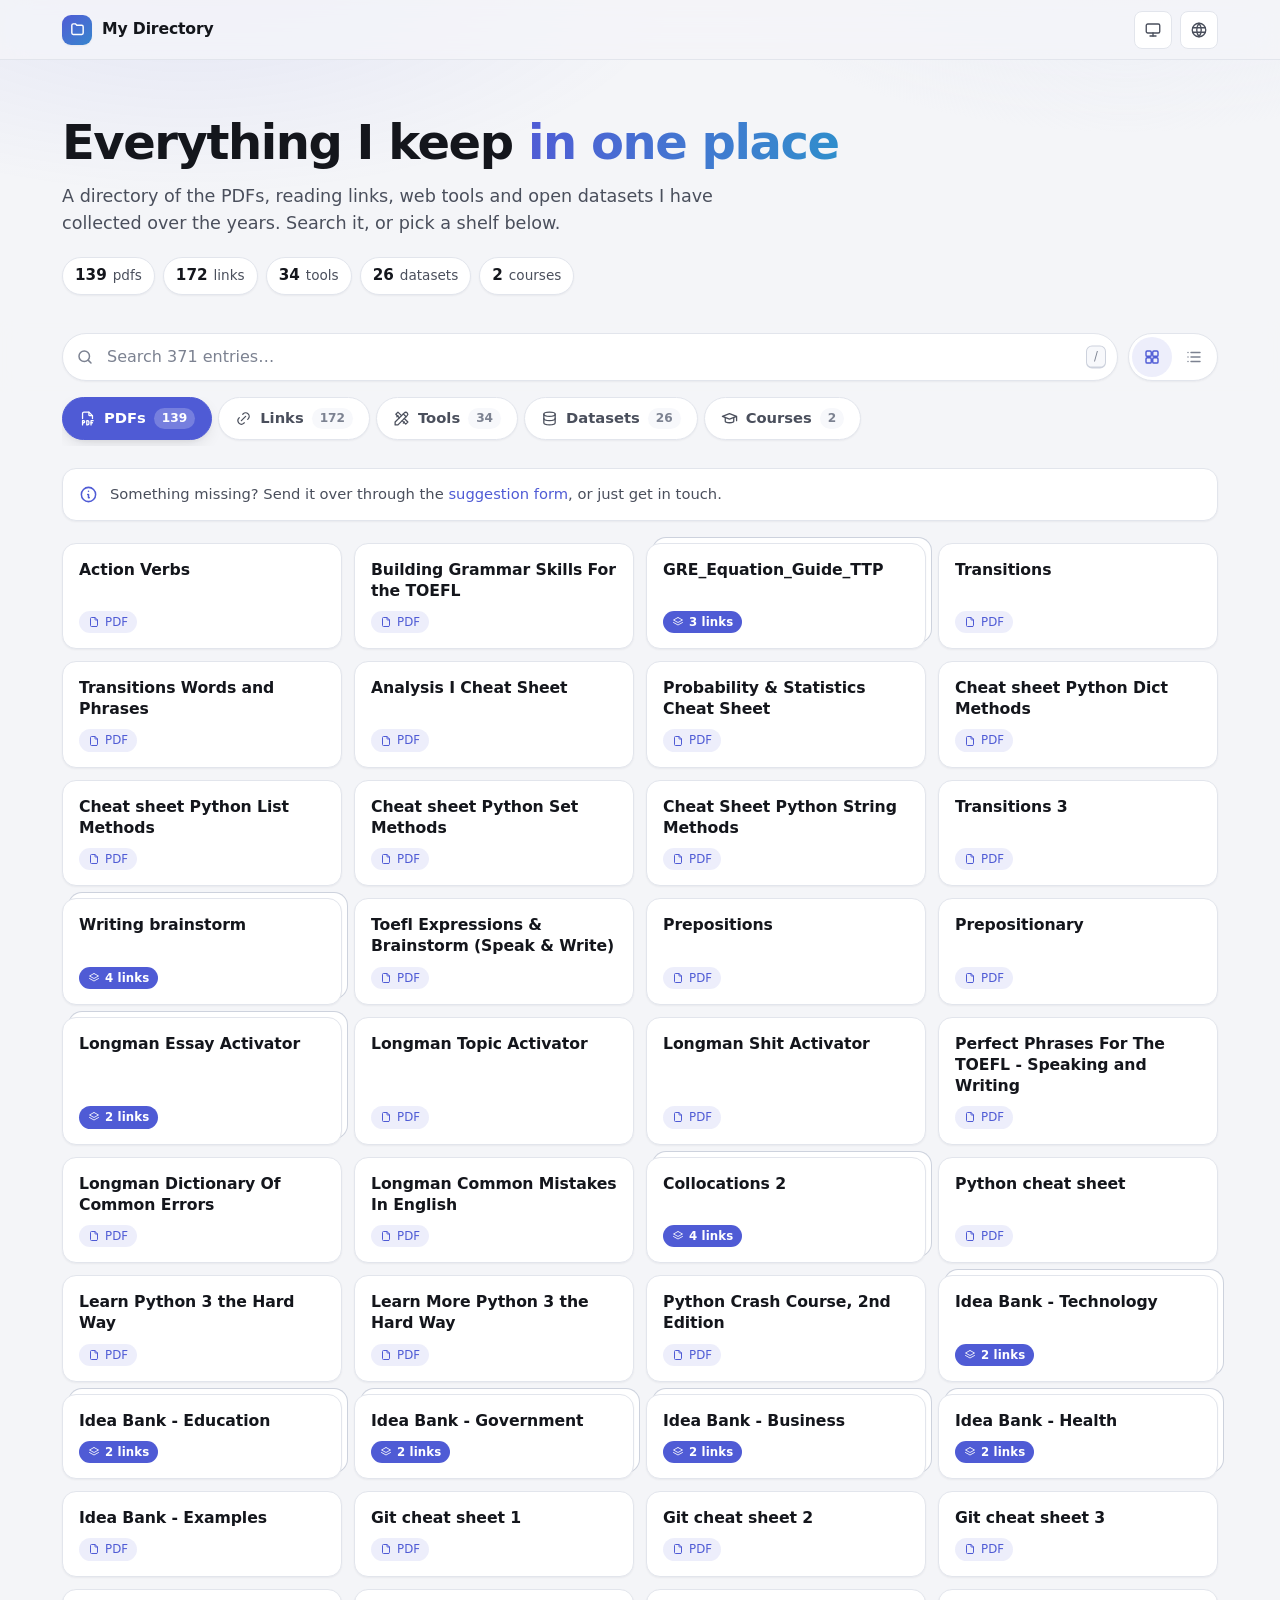
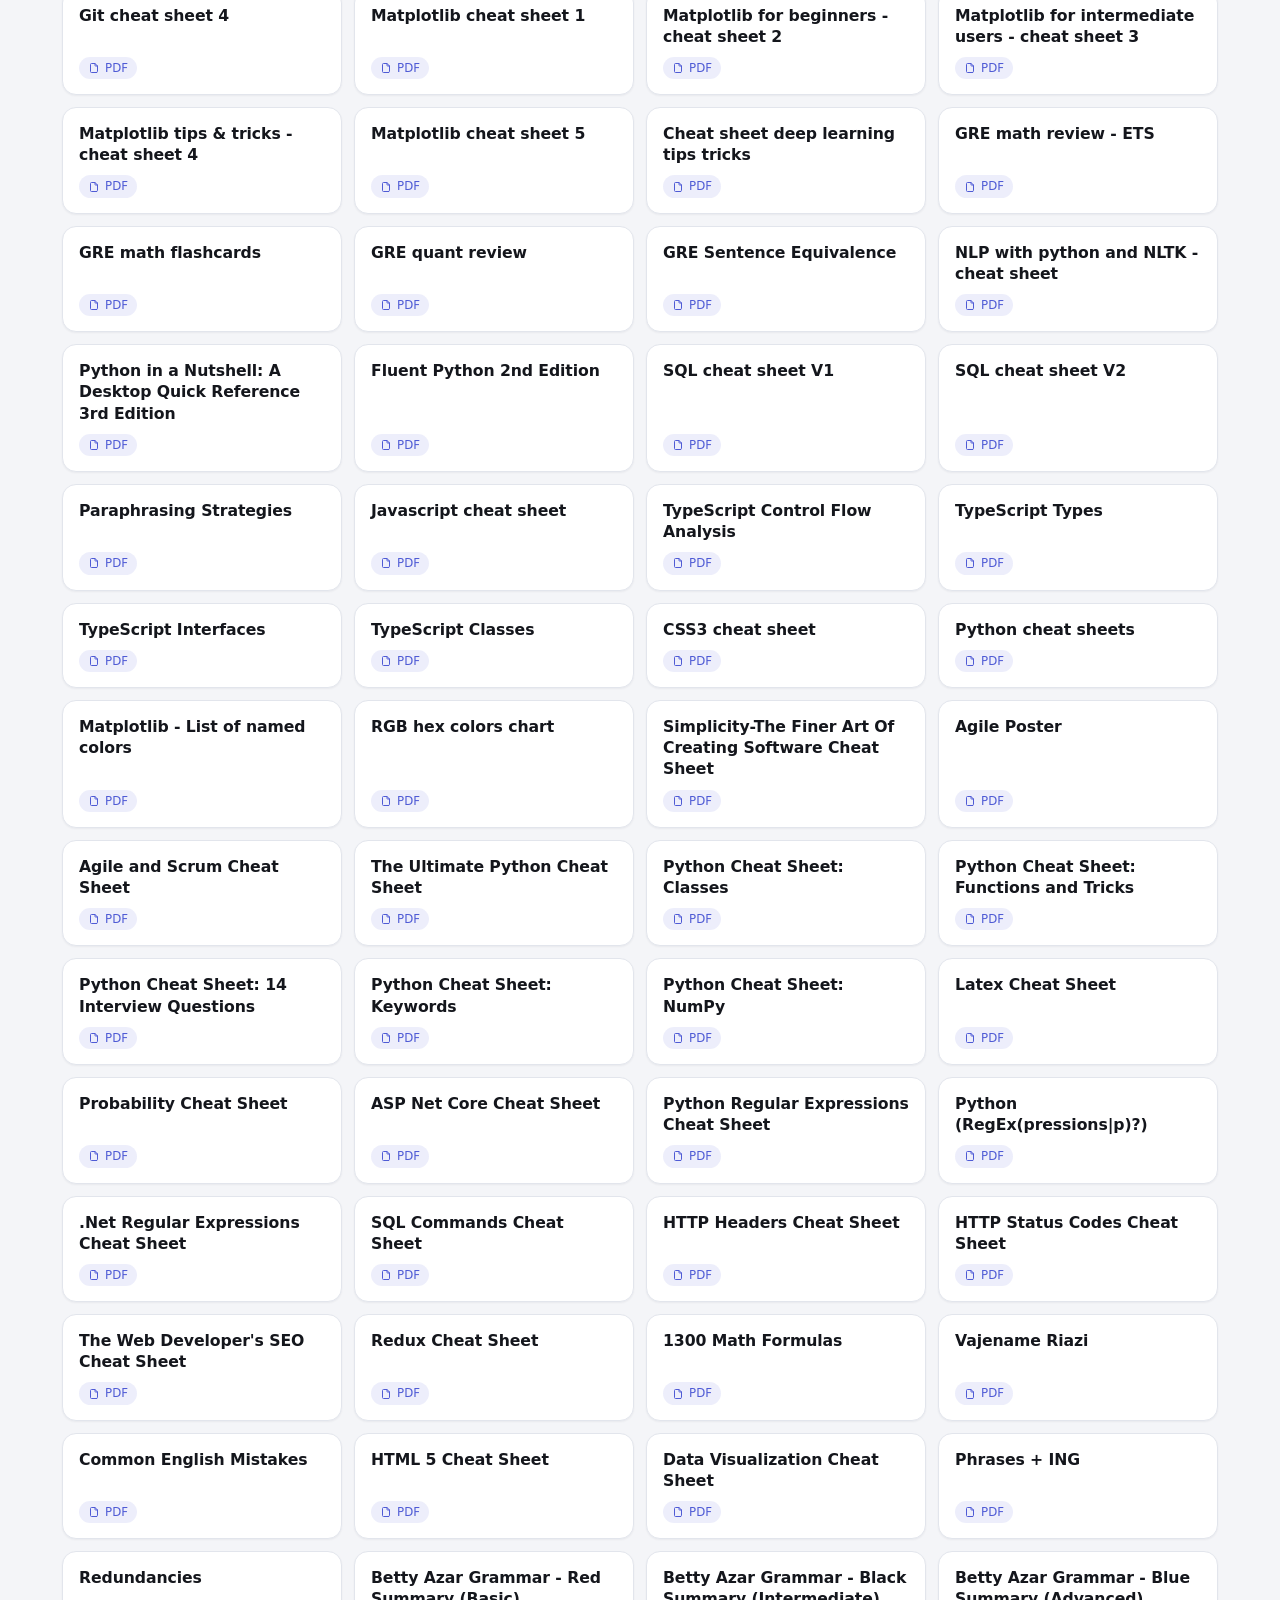
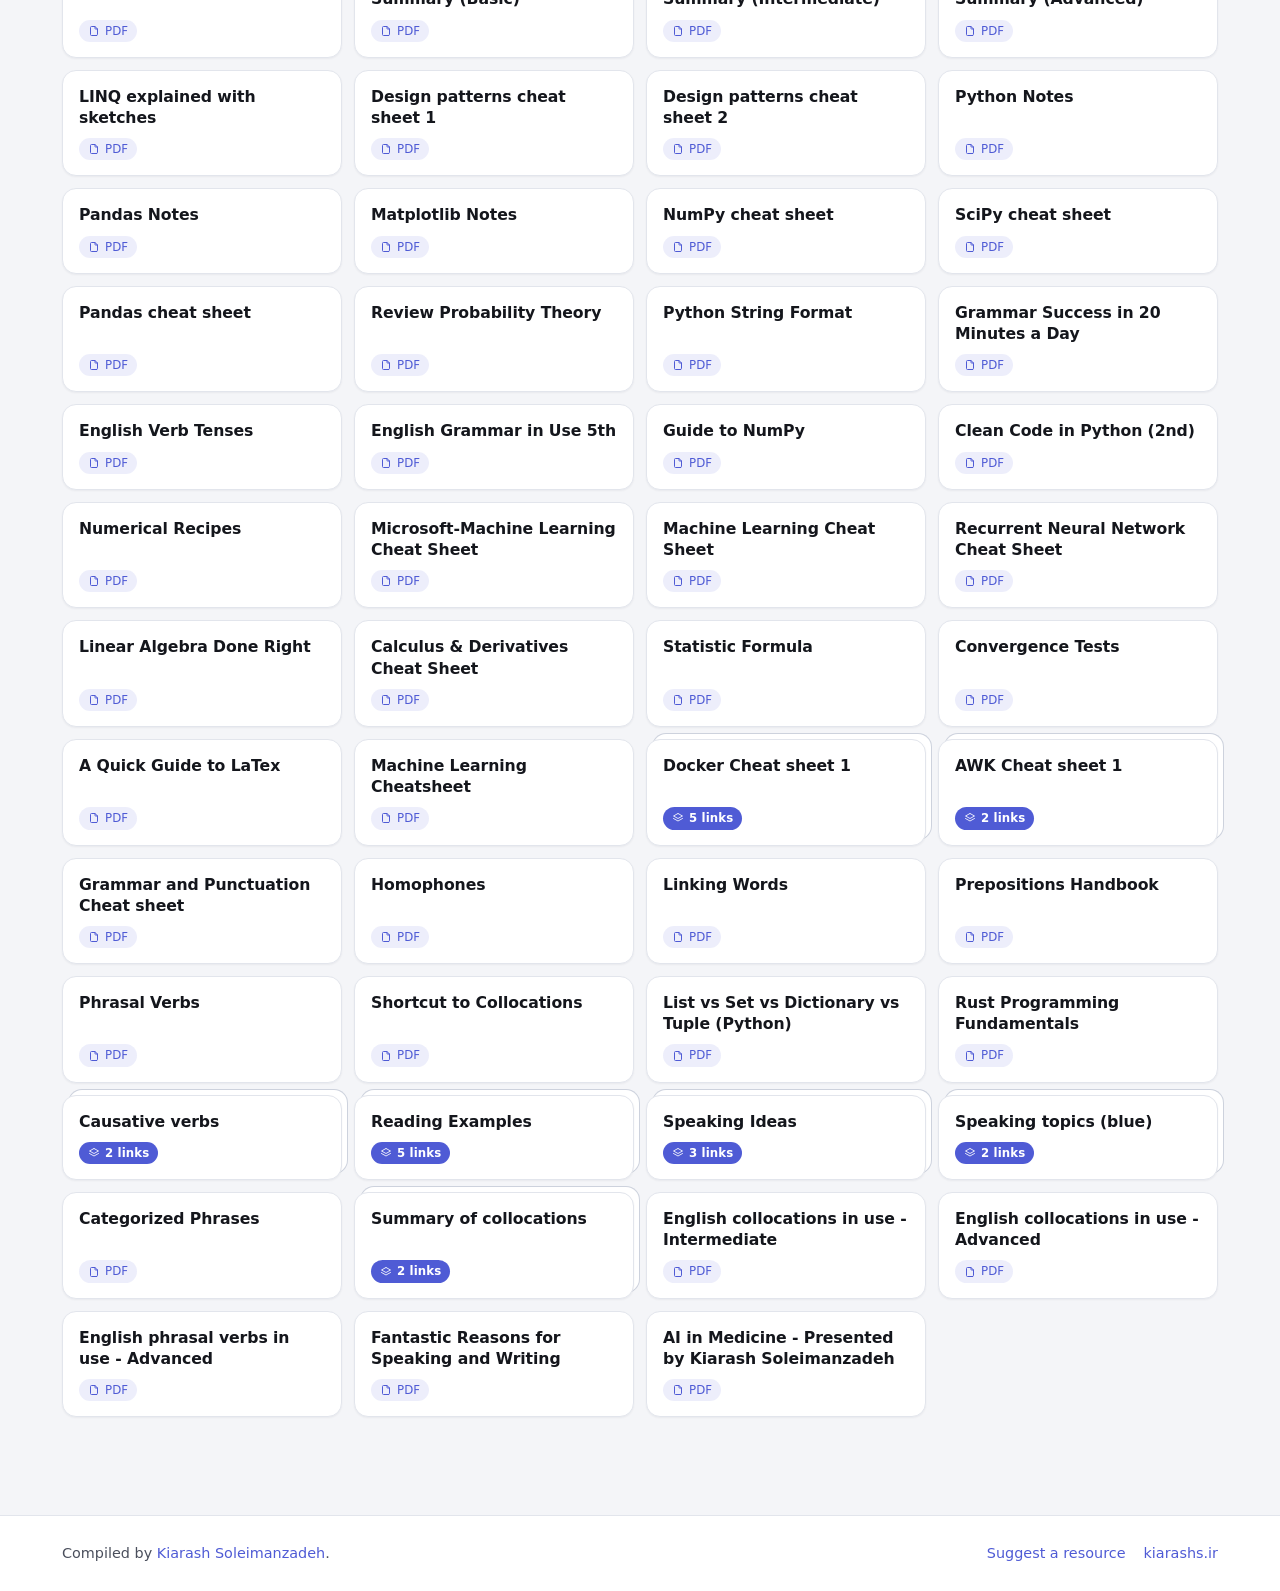
==== commit 9413886f: "Make a card with several links look different from one with a single link Both kinds ended in a smal" ====
--- a/index.html
+++ b/index.html
@@ -24,7 +24,7 @@
   <meta name="msapplication-TileColor" content="#4f5bd5">
   <link rel="manifest" href="./manifest.webmanifest">
 
-  <link rel="stylesheet" href="./static/css/directory.css?v=746cc589">
+  <link rel="stylesheet" href="./static/css/directory.css?v=64fc8528">
 
   <script>
     // Runs before first paint, so neither of these can flash.
@@ -49,6 +49,9 @@
     <defs>
       <g id="i-ext" fill="none" stroke="currentColor" stroke-width="2" stroke-linecap="round" stroke-linejoin="round">
         <path d="M11 7H6a2 2 0 0 0-2 2v9a2 2 0 0 0 2 2h9a2 2 0 0 0 2-2v-5"/><path d="M10 14 20 4"/><path d="M15 4h5v5"/>
+      </g>
+      <g id="i-layers" fill="none" stroke="currentColor" stroke-width="2" stroke-linecap="round" stroke-linejoin="round">
+        <path d="M12 3 3 8l9 5 9-5-9-5z"/><path d="m3 13 9 5 9-5"/>
       </g>
       <g id="i-info" fill="none" stroke="currentColor" stroke-width="2" stroke-linecap="round" stroke-linejoin="round">
         <circle cx="12" cy="12" r="9"/><path d="M12 8h.01"/><path d="M11 12h1v4h1"/>
@@ -179,13 +182,13 @@
           <div class="card-foot"><span class="badge badge-pdf"><svg viewBox="0 0 24 24" aria-hidden="true"><use href="#i-pdf"/></svg> PDF</span></div>
         </li>
         <li class="card card-multi" data-search="gre_equation_guide_ttp gre_equation_guide_ttp gre glossary 1 gre glossary 2 pdf pdf focustutoring.com">
-          <button class="card-title" type="button" data-open-modal aria-haspopup="dialog">GRE_Equation_Guide_TTP</button>
+          <button class="card-title" type="button" data-open-modal aria-haspopup="dialog" data-title="GRE_Equation_Guide_TTP">GRE_Equation_Guide_TTP<span class="visually-hidden">, 3 links</span></button>
           <ul class="card-links">
             <li><a href="./v/GRE-cheatsheet-ttp/">GRE_Equation_Guide_TTP</a><span class="badge badge-pdf"><svg viewBox="0 0 24 24" aria-hidden="true"><use href="#i-pdf"/></svg> PDF</span></li>
             <li><a href="./v/gre-glossary/">GRE Glossary 1</a><span class="badge badge-pdf"><svg viewBox="0 0 24 24" aria-hidden="true"><use href="#i-pdf"/></svg> PDF</span></li>
             <li><a href="https://focustutoring.com/a-glossary-of-math-terms-the-gre-expects-you-to-know/" target="_blank" rel="noopener nofollow">GRE Glossary 2</a><span class="badge"><svg viewBox="0 0 24 24" aria-hidden="true"><use href="#i-ext"/></svg> focustutoring.com</span></li>
           </ul>
-          <div class="card-foot"><span class="badge badge-count">3 links</span></div>
+          <div class="card-foot"><span class="badge badge-count"><svg viewBox="0 0 24 24" aria-hidden="true"><use href="#i-layers"/></svg> 3 links</span></div>
         </li>
         <li class="card" data-search="transitions transitions pdf">
           <a class="card-title" href="./v/transitions/">Transitions</a>
@@ -224,14 +227,14 @@
           <div class="card-foot"><span class="badge badge-pdf"><svg viewBox="0 0 24 24" aria-hidden="true"><use href="#i-pdf"/></svg> PDF</span></div>
         </li>
         <li class="card card-multi" data-search="writing brainstorm writing brainstorm golden reasons for speaking golden reasons 2 golden reasons 3 pdf pdf pdf pdf">
-          <button class="card-title" type="button" data-open-modal aria-haspopup="dialog">Writing brainstorm</button>
+          <button class="card-title" type="button" data-open-modal aria-haspopup="dialog" data-title="Writing brainstorm">Writing brainstorm<span class="visually-hidden">, 4 links</span></button>
           <ul class="card-links">
             <li><a href="./v/writing-brainstorm/">Writing brainstorm</a><span class="badge badge-pdf"><svg viewBox="0 0 24 24" aria-hidden="true"><use href="#i-pdf"/></svg> PDF</span></li>
             <li><a href="./v/speaking-golden-reasons/">Golden reasons for speaking</a><span class="badge badge-pdf"><svg viewBox="0 0 24 24" aria-hidden="true"><use href="#i-pdf"/></svg> PDF</span></li>
             <li><a href="./v/golden-reasons2/">Golden reasons 2</a><span class="badge badge-pdf"><svg viewBox="0 0 24 24" aria-hidden="true"><use href="#i-pdf"/></svg> PDF</span></li>
             <li><a href="./v/golden-reasons3/">Golden reasons 3</a><span class="badge badge-pdf"><svg viewBox="0 0 24 24" aria-hidden="true"><use href="#i-pdf"/></svg> PDF</span></li>
           </ul>
-          <div class="card-foot"><span class="badge badge-count">4 links</span></div>
+          <div class="card-foot"><span class="badge badge-count"><svg viewBox="0 0 24 24" aria-hidden="true"><use href="#i-layers"/></svg> 4 links</span></div>
         </li>
         <li class="card" data-search="toefl expressions &amp; brainstorm (speak &amp; write) toefl expressions &amp; brainstorm (speak &amp; write) pdf">
           <a class="card-title" href="./v/toefl-expressions-brainstorm/">Toefl Expressions &amp; Brainstorm (Speak &amp; Write)</a>
@@ -246,12 +249,12 @@
           <div class="card-foot"><span class="badge badge-pdf"><svg viewBox="0 0 24 24" aria-hidden="true"><use href="#i-pdf"/></svg> PDF</span></div>
         </li>
         <li class="card card-multi" data-search="longman essay activator longman essay activator summary pdf pdf">
-          <button class="card-title" type="button" data-open-modal aria-haspopup="dialog">Longman Essay Activator</button>
+          <button class="card-title" type="button" data-open-modal aria-haspopup="dialog" data-title="Longman Essay Activator">Longman Essay Activator<span class="visually-hidden">, 2 links</span></button>
           <ul class="card-links">
             <li><a href="./v/longman-essay-activator/">Longman Essay Activator</a><span class="badge badge-pdf"><svg viewBox="0 0 24 24" aria-hidden="true"><use href="#i-pdf"/></svg> PDF</span></li>
             <li><a href="./v/essay-activator/">Summary</a><span class="badge badge-pdf"><svg viewBox="0 0 24 24" aria-hidden="true"><use href="#i-pdf"/></svg> PDF</span></li>
           </ul>
-          <div class="card-foot"><span class="badge badge-count">2 links</span></div>
+          <div class="card-foot"><span class="badge badge-count"><svg viewBox="0 0 24 24" aria-hidden="true"><use href="#i-layers"/></svg> 2 links</span></div>
         </li>
         <li class="card" data-search="longman topic activator longman topic activator pdf">
           <a class="card-title" href="./v/longman-topic-activator/">Longman Topic Activator</a>
@@ -274,14 +277,14 @@
           <div class="card-foot"><span class="badge badge-pdf"><svg viewBox="0 0 24 24" aria-hidden="true"><use href="#i-pdf"/></svg> PDF</span></div>
         </li>
         <li class="card card-multi" data-search="collocations 2 collocations 2 collocations 3 collocations 4 collocations 5 pdf pdf pdf pdf">
-          <button class="card-title" type="button" data-open-modal aria-haspopup="dialog">Collocations 2</button>
+          <button class="card-title" type="button" data-open-modal aria-haspopup="dialog" data-title="Collocations 2">Collocations 2<span class="visually-hidden">, 4 links</span></button>
           <ul class="card-links">
             <li><a href="./v/collocations-2/">Collocations 2</a><span class="badge badge-pdf"><svg viewBox="0 0 24 24" aria-hidden="true"><use href="#i-pdf"/></svg> PDF</span></li>
             <li><a href="./v/collocations-3/">Collocations 3</a><span class="badge badge-pdf"><svg viewBox="0 0 24 24" aria-hidden="true"><use href="#i-pdf"/></svg> PDF</span></li>
             <li><a href="./v/collocations-4/">Collocations 4</a><span class="badge badge-pdf"><svg viewBox="0 0 24 24" aria-hidden="true"><use href="#i-pdf"/></svg> PDF</span></li>
             <li><a href="./v/collocations-5/">Collocations 5</a><span class="badge badge-pdf"><svg viewBox="0 0 24 24" aria-hidden="true"><use href="#i-pdf"/></svg> PDF</span></li>
           </ul>
-          <div class="card-foot"><span class="badge badge-count">4 links</span></div>
+          <div class="card-foot"><span class="badge badge-count"><svg viewBox="0 0 24 24" aria-hidden="true"><use href="#i-layers"/></svg> 4 links</span></div>
         </li>
         <li class="card" data-search="python cheat sheet python cheat sheet pdf">
           <a class="card-title" href="./v/python-cheatsheet/">Python cheat sheet</a>
@@ -300,44 +303,44 @@
           <div class="card-foot"><span class="badge badge-pdf"><svg viewBox="0 0 24 24" aria-hidden="true"><use href="#i-pdf"/></svg> PDF</span></div>
         </li>
         <li class="card card-multi" data-search="idea bank - technology idea bank - technology summary pdf pdf">
-          <button class="card-title" type="button" data-open-modal aria-haspopup="dialog">Idea Bank - Technology</button>
+          <button class="card-title" type="button" data-open-modal aria-haspopup="dialog" data-title="Idea Bank - Technology">Idea Bank - Technology<span class="visually-hidden">, 2 links</span></button>
           <ul class="card-links">
             <li><a href="./v/idea-bank-technology/">Idea Bank - Technology</a><span class="badge badge-pdf"><svg viewBox="0 0 24 24" aria-hidden="true"><use href="#i-pdf"/></svg> PDF</span></li>
             <li><a href="./v/Idea_Bank_Technology/">Summary</a><span class="badge badge-pdf"><svg viewBox="0 0 24 24" aria-hidden="true"><use href="#i-pdf"/></svg> PDF</span></li>
           </ul>
-          <div class="card-foot"><span class="badge badge-count">2 links</span></div>
+          <div class="card-foot"><span class="badge badge-count"><svg viewBox="0 0 24 24" aria-hidden="true"><use href="#i-layers"/></svg> 2 links</span></div>
         </li>
         <li class="card card-multi" data-search="idea bank - education idea bank - education summary pdf pdf">
-          <button class="card-title" type="button" data-open-modal aria-haspopup="dialog">Idea Bank - Education</button>
+          <button class="card-title" type="button" data-open-modal aria-haspopup="dialog" data-title="Idea Bank - Education">Idea Bank - Education<span class="visually-hidden">, 2 links</span></button>
           <ul class="card-links">
             <li><a href="./v/idea-bank-education/">Idea Bank - Education</a><span class="badge badge-pdf"><svg viewBox="0 0 24 24" aria-hidden="true"><use href="#i-pdf"/></svg> PDF</span></li>
             <li><a href="./v/Idea_Bank_Education/">Summary</a><span class="badge badge-pdf"><svg viewBox="0 0 24 24" aria-hidden="true"><use href="#i-pdf"/></svg> PDF</span></li>
           </ul>
-          <div class="card-foot"><span class="badge badge-count">2 links</span></div>
+          <div class="card-foot"><span class="badge badge-count"><svg viewBox="0 0 24 24" aria-hidden="true"><use href="#i-layers"/></svg> 2 links</span></div>
         </li>
         <li class="card card-multi" data-search="idea bank - government idea bank - government summary pdf pdf">
-          <button class="card-title" type="button" data-open-modal aria-haspopup="dialog">Idea Bank - Government</button>
+          <button class="card-title" type="button" data-open-modal aria-haspopup="dialog" data-title="Idea Bank - Government">Idea Bank - Government<span class="visually-hidden">, 2 links</span></button>
           <ul class="card-links">
             <li><a href="./v/idea-bank-government/">Idea Bank - Government</a><span class="badge badge-pdf"><svg viewBox="0 0 24 24" aria-hidden="true"><use href="#i-pdf"/></svg> PDF</span></li>
             <li><a href="./v/Idea_Bank_Government/">Summary</a><span class="badge badge-pdf"><svg viewBox="0 0 24 24" aria-hidden="true"><use href="#i-pdf"/></svg> PDF</span></li>
           </ul>
-          <div class="card-foot"><span class="badge badge-count">2 links</span></div>
+          <div class="card-foot"><span class="badge badge-count"><svg viewBox="0 0 24 24" aria-hidden="true"><use href="#i-layers"/></svg> 2 links</span></div>
         </li>
         <li class="card card-multi" data-search="idea bank - business idea bank - business summary pdf pdf">
-          <button class="card-title" type="button" data-open-modal aria-haspopup="dialog">Idea Bank - Business</button>
+          <button class="card-title" type="button" data-open-modal aria-haspopup="dialog" data-title="Idea Bank - Business">Idea Bank - Business<span class="visually-hidden">, 2 links</span></button>
           <ul class="card-links">
             <li><a href="./v/idea-bank-business/">Idea Bank - Business</a><span class="badge badge-pdf"><svg viewBox="0 0 24 24" aria-hidden="true"><use href="#i-pdf"/></svg> PDF</span></li>
             <li><a href="./v/Idea_Bank_Business/">Summary</a><span class="badge badge-pdf"><svg viewBox="0 0 24 24" aria-hidden="true"><use href="#i-pdf"/></svg> PDF</span></li>
           </ul>
-          <div class="card-foot"><span class="badge badge-count">2 links</span></div>
+          <div class="card-foot"><span class="badge badge-count"><svg viewBox="0 0 24 24" aria-hidden="true"><use href="#i-layers"/></svg> 2 links</span></div>
         </li>
         <li class="card card-multi" data-search="idea bank - health idea bank - health summary pdf pdf">
-          <button class="card-title" type="button" data-open-modal aria-haspopup="dialog">Idea Bank - Health</button>
+          <button class="card-title" type="button" data-open-modal aria-haspopup="dialog" data-title="Idea Bank - Health">Idea Bank - Health<span class="visually-hidden">, 2 links</span></button>
           <ul class="card-links">
             <li><a href="./v/idea-bank-health/">Idea Bank - Health</a><span class="badge badge-pdf"><svg viewBox="0 0 24 24" aria-hidden="true"><use href="#i-pdf"/></svg> PDF</span></li>
             <li><a href="./v/Idea_Bank_Health/">Summary</a><span class="badge badge-pdf"><svg viewBox="0 0 24 24" aria-hidden="true"><use href="#i-pdf"/></svg> PDF</span></li>
           </ul>
-          <div class="card-foot"><span class="badge badge-count">2 links</span></div>
+          <div class="card-foot"><span class="badge badge-count"><svg viewBox="0 0 24 24" aria-hidden="true"><use href="#i-layers"/></svg> 2 links</span></div>
         </li>
         <li class="card" data-search="idea bank - examples idea bank - examples pdf">
           <a class="card-title" href="./v/Idea_Bank_Examples/">Idea Bank - Examples</a>
@@ -684,7 +687,7 @@
           <div class="card-foot"><span class="badge badge-pdf"><svg viewBox="0 0 24 24" aria-hidden="true"><use href="#i-pdf"/></svg> PDF</span></div>
         </li>
         <li class="card card-multi" data-search="docker cheat sheet 1 docker cheat sheet 1 docker cheat sheet 2 docker cheat sheet 3 docker cheat sheet 4 docker cheat sheet 5 pdf pdf pdf dockerlabs.collabnix.com dockerlabs.collabnix.com">
-          <button class="card-title" type="button" data-open-modal aria-haspopup="dialog">Docker Cheat sheet 1</button>
+          <button class="card-title" type="button" data-open-modal aria-haspopup="dialog" data-title="Docker Cheat sheet 1">Docker Cheat sheet 1<span class="visually-hidden">, 5 links</span></button>
           <ul class="card-links">
             <li><a href="./v/docker1/">Docker Cheat sheet 1</a><span class="badge badge-pdf"><svg viewBox="0 0 24 24" aria-hidden="true"><use href="#i-pdf"/></svg> PDF</span></li>
             <li><a href="./v/docker2/">Docker Cheat sheet 2</a><span class="badge badge-pdf"><svg viewBox="0 0 24 24" aria-hidden="true"><use href="#i-pdf"/></svg> PDF</span></li>
@@ -692,15 +695,15 @@
             <li><a href="https://dockerlabs.collabnix.com/docker/cheatsheet/" target="_blank" rel="noopener nofollow">Docker Cheat sheet 4</a><span class="badge"><svg viewBox="0 0 24 24" aria-hidden="true"><use href="#i-ext"/></svg> dockerlabs.collabnix.com</span></li>
             <li><a href="https://dockerlabs.collabnix.com/intermediate/docker-compose/compose-cheatsheet.html" target="_blank" rel="noopener nofollow">Docker Cheat sheet 5</a><span class="badge"><svg viewBox="0 0 24 24" aria-hidden="true"><use href="#i-ext"/></svg> dockerlabs.collabnix.com</span></li>
           </ul>
-          <div class="card-foot"><span class="badge badge-count">5 links</span></div>
+          <div class="card-foot"><span class="badge badge-count"><svg viewBox="0 0 24 24" aria-hidden="true"><use href="#i-layers"/></svg> 5 links</span></div>
         </li>
         <li class="card card-multi" data-search="awk cheat sheet 1 awk cheat sheet 1 awk cheat sheet 2 pdf pdf">
-          <button class="card-title" type="button" data-open-modal aria-haspopup="dialog">AWK Cheat sheet 1</button>
+          <button class="card-title" type="button" data-open-modal aria-haspopup="dialog" data-title="AWK Cheat sheet 1">AWK Cheat sheet 1<span class="visually-hidden">, 2 links</span></button>
           <ul class="card-links">
             <li><a href="./v/awk1/">AWK Cheat sheet 1</a><span class="badge badge-pdf"><svg viewBox="0 0 24 24" aria-hidden="true"><use href="#i-pdf"/></svg> PDF</span></li>
             <li><a href="./v/awk2/">AWK Cheat sheet 2</a><span class="badge badge-pdf"><svg viewBox="0 0 24 24" aria-hidden="true"><use href="#i-pdf"/></svg> PDF</span></li>
           </ul>
-          <div class="card-foot"><span class="badge badge-count">2 links</span></div>
+          <div class="card-foot"><span class="badge badge-count"><svg viewBox="0 0 24 24" aria-hidden="true"><use href="#i-layers"/></svg> 2 links</span></div>
         </li>
         <li class="card" data-search="grammar and punctuation cheat sheet grammar and punctuation cheat sheet pdf">
           <a class="card-title" href="./v/grammar-punctuation/">Grammar and Punctuation Cheat sheet</a>
@@ -735,15 +738,15 @@
           <div class="card-foot"><span class="badge badge-pdf"><svg viewBox="0 0 24 24" aria-hidden="true"><use href="#i-pdf"/></svg> PDF</span></div>
         </li>
         <li class="card card-multi" data-search="causative verbs causative verbs causative verbs 2 pdf pdf">
-          <button class="card-title" type="button" data-open-modal aria-haspopup="dialog">Causative verbs</button>
+          <button class="card-title" type="button" data-open-modal aria-haspopup="dialog" data-title="Causative verbs">Causative verbs<span class="visually-hidden">, 2 links</span></button>
           <ul class="card-links">
             <li><a href="./v/causative-verbs/">Causative verbs</a><span class="badge badge-pdf"><svg viewBox="0 0 24 24" aria-hidden="true"><use href="#i-pdf"/></svg> PDF</span></li>
             <li><a href="./v/betty-blue/?page=37">Causative verbs 2</a><span class="badge badge-pdf"><svg viewBox="0 0 24 24" aria-hidden="true"><use href="#i-pdf"/></svg> PDF</span></li>
           </ul>
-          <div class="card-foot"><span class="badge badge-count">2 links</span></div>
+          <div class="card-foot"><span class="badge badge-count"><svg viewBox="0 0 24 24" aria-hidden="true"><use href="#i-layers"/></svg> 2 links</span></div>
         </li>
         <li class="card card-multi" data-search="reading examples reading examples reading examples 2 reading examples 3 reading examples 4 reading examples 5 pdf pdf pdf pdf pdf">
-          <button class="card-title" type="button" data-open-modal aria-haspopup="dialog">Reading Examples</button>
+          <button class="card-title" type="button" data-open-modal aria-haspopup="dialog" data-title="Reading Examples">Reading Examples<span class="visually-hidden">, 5 links</span></button>
           <ul class="card-links">
             <li><a href="./v/readings1/">Reading Examples</a><span class="badge badge-pdf"><svg viewBox="0 0 24 24" aria-hidden="true"><use href="#i-pdf"/></svg> PDF</span></li>
             <li><a href="./v/readings2/">Reading Examples 2</a><span class="badge badge-pdf"><svg viewBox="0 0 24 24" aria-hidden="true"><use href="#i-pdf"/></svg> PDF</span></li>
@@ -751,36 +754,36 @@
             <li><a href="./v/reading4/">Reading Examples 4</a><span class="badge badge-pdf"><svg viewBox="0 0 24 24" aria-hidden="true"><use href="#i-pdf"/></svg> PDF</span></li>
             <li><a href="./v/reading5/">Reading Examples 5</a><span class="badge badge-pdf"><svg viewBox="0 0 24 24" aria-hidden="true"><use href="#i-pdf"/></svg> PDF</span></li>
           </ul>
-          <div class="card-foot"><span class="badge badge-count">5 links</span></div>
+          <div class="card-foot"><span class="badge badge-count"><svg viewBox="0 0 24 24" aria-hidden="true"><use href="#i-layers"/></svg> 5 links</span></div>
         </li>
         <li class="card card-multi" data-search="speaking ideas speaking ideas fantastic reasons brainstorming cheatsheet pdf pdf pdf">
-          <button class="card-title" type="button" data-open-modal aria-haspopup="dialog">Speaking Ideas</button>
+          <button class="card-title" type="button" data-open-modal aria-haspopup="dialog" data-title="Speaking Ideas">Speaking Ideas<span class="visually-hidden">, 3 links</span></button>
           <ul class="card-links">
             <li><a href="./v/speaking-ideas/">Speaking Ideas</a><span class="badge badge-pdf"><svg viewBox="0 0 24 24" aria-hidden="true"><use href="#i-pdf"/></svg> PDF</span></li>
             <li><a href="./v/fantastic-reasons/">Fantastic Reasons</a><span class="badge badge-pdf"><svg viewBox="0 0 24 24" aria-hidden="true"><use href="#i-pdf"/></svg> PDF</span></li>
             <li><a href="./v/Brainstorming-cheatsheet/">Brainstorming cheatsheet</a><span class="badge badge-pdf"><svg viewBox="0 0 24 24" aria-hidden="true"><use href="#i-pdf"/></svg> PDF</span></li>
           </ul>
-          <div class="card-foot"><span class="badge badge-count">3 links</span></div>
+          <div class="card-foot"><span class="badge badge-count"><svg viewBox="0 0 24 24" aria-hidden="true"><use href="#i-layers"/></svg> 3 links</span></div>
         </li>
         <li class="card card-multi" data-search="speaking topics (blue) speaking topics (blue) categorized writing topics pdf pdf">
-          <button class="card-title" type="button" data-open-modal aria-haspopup="dialog">Speaking topics (blue)</button>
+          <button class="card-title" type="button" data-open-modal aria-haspopup="dialog" data-title="Speaking topics (blue)">Speaking topics (blue)<span class="visually-hidden">, 2 links</span></button>
           <ul class="card-links">
             <li><a href="./v/speaking-topics/">Speaking topics (blue)</a><span class="badge badge-pdf"><svg viewBox="0 0 24 24" aria-hidden="true"><use href="#i-pdf"/></svg> PDF</span></li>
             <li><a href="./v/categorized-writing-topics/">Categorized writing topics</a><span class="badge badge-pdf"><svg viewBox="0 0 24 24" aria-hidden="true"><use href="#i-pdf"/></svg> PDF</span></li>
           </ul>
-          <div class="card-foot"><span class="badge badge-count">2 links</span></div>
+          <div class="card-foot"><span class="badge badge-count"><svg viewBox="0 0 24 24" aria-hidden="true"><use href="#i-layers"/></svg> 2 links</span></div>
         </li>
         <li class="card" data-search="categorized phrases categorized phrases pdf">
           <a class="card-title" href="./v/categorized-phrases/">Categorized Phrases</a>
           <div class="card-foot"><span class="badge badge-pdf"><svg viewBox="0 0 24 24" aria-hidden="true"><use href="#i-pdf"/></svg> PDF</span></div>
         </li>
         <li class="card card-multi" data-search="summary of collocations summary of collocations noteworthy clauses pdf pdf">
-          <button class="card-title" type="button" data-open-modal aria-haspopup="dialog">Summary of collocations</button>
+          <button class="card-title" type="button" data-open-modal aria-haspopup="dialog" data-title="Summary of collocations">Summary of collocations<span class="visually-hidden">, 2 links</span></button>
           <ul class="card-links">
             <li><a href="./v/summary-of-collocations/">Summary of collocations</a><span class="badge badge-pdf"><svg viewBox="0 0 24 24" aria-hidden="true"><use href="#i-pdf"/></svg> PDF</span></li>
             <li><a href="./v/noteworthy-clauses/">Noteworthy clauses</a><span class="badge badge-pdf"><svg viewBox="0 0 24 24" aria-hidden="true"><use href="#i-pdf"/></svg> PDF</span></li>
           </ul>
-          <div class="card-foot"><span class="badge badge-count">2 links</span></div>
+          <div class="card-foot"><span class="badge badge-count"><svg viewBox="0 0 24 24" aria-hidden="true"><use href="#i-layers"/></svg> 2 links</span></div>
         </li>
         <li class="card" data-search="english collocations in use - intermediate english collocations in use - intermediate pdf">
           <a class="card-title" href="./v/collocations-in-use-int/">English collocations in use - Intermediate</a>
@@ -1129,12 +1132,12 @@
           <div class="card-foot"><span class="badge"><svg viewBox="0 0 24 24" aria-hidden="true"><use href="#i-ext"/></svg> d2l.ai</span></div>
         </li>
         <li class="card card-multi" data-search="understanding deep learning understanding deep learning slides udlbook.github.io github.com">
-          <button class="card-title" type="button" data-open-modal aria-haspopup="dialog">Understanding Deep Learning</button>
+          <button class="card-title" type="button" data-open-modal aria-haspopup="dialog" data-title="Understanding Deep Learning">Understanding Deep Learning<span class="visually-hidden">, 2 links</span></button>
           <ul class="card-links">
             <li><a href="https://udlbook.github.io/udlbook/" target="_blank" rel="noopener nofollow">Understanding Deep Learning</a><span class="badge"><svg viewBox="0 0 24 24" aria-hidden="true"><use href="#i-ext"/></svg> udlbook.github.io</span></li>
             <li><a href="https://github.com/udlbook/udlbook/tree/main/Slides" target="_blank" rel="noopener nofollow">slides</a><span class="badge"><svg viewBox="0 0 24 24" aria-hidden="true"><use href="#i-ext"/></svg> github.com</span></li>
           </ul>
-          <div class="card-foot"><span class="badge badge-count">2 links</span></div>
+          <div class="card-foot"><span class="badge badge-count"><svg viewBox="0 0 24 24" aria-hidden="true"><use href="#i-layers"/></svg> 2 links</span></div>
         </li>
         <li class="card" data-search="deep learning deep learning deeplearningbook.org">
           <a class="card-title" href="https://www.deeplearningbook.org/" target="_blank" rel="noopener nofollow">Deep Learning</a>
@@ -1145,21 +1148,21 @@
           <div class="card-foot"><span class="badge"><svg viewBox="0 0 24 24" aria-hidden="true"><use href="#i-ext"/></svg> cv.znu.ac.ir</span></div>
         </li>
         <li class="card card-multi" data-search="design patterns in python design patterns in python 1 design patterns in python 2 design patterns in python 3 python-patterns.guide refactoring.guru github.com">
-          <button class="card-title" type="button" data-open-modal aria-haspopup="dialog">Design Patterns in Python</button>
+          <button class="card-title" type="button" data-open-modal aria-haspopup="dialog" data-title="Design Patterns in Python">Design Patterns in Python<span class="visually-hidden">, 3 links</span></button>
           <ul class="card-links">
             <li><a href="https://python-patterns.guide/" target="_blank" rel="noopener nofollow">Design Patterns in Python 1</a><span class="badge"><svg viewBox="0 0 24 24" aria-hidden="true"><use href="#i-ext"/></svg> python-patterns.guide</span></li>
             <li><a href="https://refactoring.guru/design-patterns/python" target="_blank" rel="noopener nofollow">Design Patterns in Python 2</a><span class="badge"><svg viewBox="0 0 24 24" aria-hidden="true"><use href="#i-ext"/></svg> refactoring.guru</span></li>
             <li><a href="https://github.com/faif/python-patterns" target="_blank" rel="noopener nofollow">Design Patterns in Python 3</a><span class="badge"><svg viewBox="0 0 24 24" aria-hidden="true"><use href="#i-ext"/></svg> github.com</span></li>
           </ul>
-          <div class="card-foot"><span class="badge badge-count">3 links</span></div>
+          <div class="card-foot"><span class="badge badge-count"><svg viewBox="0 0 24 24" aria-hidden="true"><use href="#i-layers"/></svg> 3 links</span></div>
         </li>
         <li class="card card-multi" data-search="ai notes (andrew ng) ai notes (andrew ng) a complete guide to natural language processing deeplearning.ai deeplearning.ai">
-          <button class="card-title" type="button" data-open-modal aria-haspopup="dialog">AI Notes (Andrew Ng)</button>
+          <button class="card-title" type="button" data-open-modal aria-haspopup="dialog" data-title="AI Notes (Andrew Ng)">AI Notes (Andrew Ng)<span class="visually-hidden">, 2 links</span></button>
           <ul class="card-links">
             <li><a href="https://www.deeplearning.ai/ai-notes/index.html" target="_blank" rel="noopener nofollow">AI Notes (Andrew Ng)</a><span class="badge"><svg viewBox="0 0 24 24" aria-hidden="true"><use href="#i-ext"/></svg> deeplearning.ai</span></li>
             <li><a href="https://www.deeplearning.ai/resources/natural-language-processing/" target="_blank" rel="noopener nofollow">A Complete Guide to Natural Language Processing</a><span class="badge"><svg viewBox="0 0 24 24" aria-hidden="true"><use href="#i-ext"/></svg> deeplearning.ai</span></li>
           </ul>
-          <div class="card-foot"><span class="badge badge-count">2 links</span></div>
+          <div class="card-foot"><span class="badge badge-count"><svg viewBox="0 0 24 24" aria-hidden="true"><use href="#i-layers"/></svg> 2 links</span></div>
         </li>
         <li class="card" data-search="list of latex mathematical symbols list of latex mathematical symbols oeis.org">
           <a class="card-title" href="https://oeis.org/wiki/List_of_LaTeX_mathematical_symbols" target="_blank" rel="noopener nofollow">List of LaTeX mathematical symbols</a>
@@ -1178,14 +1181,14 @@
           <div class="card-foot"><span class="badge"><svg viewBox="0 0 24 24" aria-hidden="true"><use href="#i-ext"/></svg> medium.com</span></div>
         </li>
         <li class="card card-multi" data-search="latex latex latex 2 latex 3 latex 4 en.wikibooks.org latexref.xyz andy-roberts.net luong-komorebi.github.io">
-          <button class="card-title" type="button" data-open-modal aria-haspopup="dialog">LaTeX</button>
+          <button class="card-title" type="button" data-open-modal aria-haspopup="dialog" data-title="LaTeX">LaTeX<span class="visually-hidden">, 4 links</span></button>
           <ul class="card-links">
             <li><a href="https://en.wikibooks.org/wiki/LaTeX" target="_blank" rel="noopener nofollow">LaTeX</a><span class="badge"><svg viewBox="0 0 24 24" aria-hidden="true"><use href="#i-ext"/></svg> en.wikibooks.org</span></li>
             <li><a href="https://latexref.xyz/" target="_blank" rel="noopener nofollow">LaTeX 2</a><span class="badge"><svg viewBox="0 0 24 24" aria-hidden="true"><use href="#i-ext"/></svg> latexref.xyz</span></li>
             <li><a href="https://www.andy-roberts.net/latex/" target="_blank" rel="noopener nofollow">LaTeX 3</a><span class="badge"><svg viewBox="0 0 24 24" aria-hidden="true"><use href="#i-ext"/></svg> andy-roberts.net</span></li>
             <li><a href="https://luong-komorebi.github.io/Begin-Latex-in-minutes/" target="_blank" rel="noopener nofollow">LaTeX 4</a><span class="badge"><svg viewBox="0 0 24 24" aria-hidden="true"><use href="#i-ext"/></svg> luong-komorebi.github.io</span></li>
           </ul>
-          <div class="card-foot"><span class="badge badge-count">4 links</span></div>
+          <div class="card-foot"><span class="badge badge-count"><svg viewBox="0 0 24 24" aria-hidden="true"><use href="#i-layers"/></svg> 4 links</span></div>
         </li>
         <li class="card" data-search="improve how you architect webapps improve how you architect webapps patterns.dev">
           <a class="card-title" href="https://www.patterns.dev/" target="_blank" rel="noopener nofollow">Improve how you architect webapps</a>
@@ -1284,45 +1287,45 @@
           <div class="card-foot"><span class="badge"><svg viewBox="0 0 24 24" aria-hidden="true"><use href="#i-ext"/></svg> github.com</span></div>
         </li>
         <li class="card card-multi" data-search="deep learning specialization on coursera deep learning specialization on coursera deep learning specialization on coursera 2 github.com github.com">
-          <button class="card-title" type="button" data-open-modal aria-haspopup="dialog">Deep Learning Specialization on Coursera</button>
+          <button class="card-title" type="button" data-open-modal aria-haspopup="dialog" data-title="Deep Learning Specialization on Coursera">Deep Learning Specialization on Coursera<span class="visually-hidden">, 2 links</span></button>
           <ul class="card-links">
             <li><a href="https://github.com/amanchadha/coursera-deep-learning-specialization" target="_blank" rel="noopener nofollow">Deep Learning Specialization on Coursera</a><span class="badge"><svg viewBox="0 0 24 24" aria-hidden="true"><use href="#i-ext"/></svg> github.com</span></li>
             <li><a href="https://github.com/ahsan-83/Deep-Learning-Specialization-Coursera" target="_blank" rel="noopener nofollow">Deep Learning Specialization on Coursera 2</a><span class="badge"><svg viewBox="0 0 24 24" aria-hidden="true"><use href="#i-ext"/></svg> github.com</span></li>
           </ul>
-          <div class="card-foot"><span class="badge badge-count">2 links</span></div>
+          <div class="card-foot"><span class="badge badge-count"><svg viewBox="0 0 24 24" aria-hidden="true"><use href="#i-layers"/></svg> 2 links</span></div>
         </li>
         <li class="card" data-search="zero to mastery deep learning with tensorflow zero to mastery deep learning with tensorflow github.com">
           <a class="card-title" href="https://github.com/mrdbourke/tensorflow-deep-learning" target="_blank" rel="noopener nofollow">Zero to Mastery Deep Learning with TensorFlow</a>
           <div class="card-foot"><span class="badge"><svg viewBox="0 0 24 24" aria-hidden="true"><use href="#i-ext"/></svg> github.com</span></div>
         </li>
         <li class="card card-multi" data-search="the university of amsterdam deep learning course the university of amsterdam deep learning course notebooks uvadlc.github.io uvadlc-notebooks.readthedocs.io">
-          <button class="card-title" type="button" data-open-modal aria-haspopup="dialog">The University of Amsterdam Deep Learning Course</button>
+          <button class="card-title" type="button" data-open-modal aria-haspopup="dialog" data-title="The University of Amsterdam Deep Learning Course">The University of Amsterdam Deep Learning Course<span class="visually-hidden">, 2 links</span></button>
           <ul class="card-links">
             <li><a href="https://uvadlc.github.io/" target="_blank" rel="noopener nofollow">The University of Amsterdam Deep Learning Course</a><span class="badge"><svg viewBox="0 0 24 24" aria-hidden="true"><use href="#i-ext"/></svg> uvadlc.github.io</span></li>
             <li><a href="https://uvadlc-notebooks.readthedocs.io/en/latest/" target="_blank" rel="noopener nofollow">notebooks</a><span class="badge"><svg viewBox="0 0 24 24" aria-hidden="true"><use href="#i-ext"/></svg> uvadlc-notebooks.readthedocs.io</span></li>
           </ul>
-          <div class="card-foot"><span class="badge badge-count">2 links</span></div>
+          <div class="card-foot"><span class="badge badge-count"><svg viewBox="0 0 24 24" aria-hidden="true"><use href="#i-layers"/></svg> 2 links</span></div>
         </li>
         <li class="card" data-search="math in ml math in ml kiarashs.github.io">
           <a class="card-title" href="https://kiarashs.github.io/Math/" target="_blank" rel="noopener nofollow">Math in ML</a>
           <div class="card-foot"><span class="badge"><svg viewBox="0 0 24 24" aria-hidden="true"><use href="#i-ext"/></svg> kiarashs.github.io</span></div>
         </li>
         <li class="card card-multi" data-search="jupyter notebook gallery 1 jupyter notebook gallery 1 jupyter notebook gallery 2 notebook.community noteable.io">
-          <button class="card-title" type="button" data-open-modal aria-haspopup="dialog">Jupyter Notebook Gallery 1</button>
+          <button class="card-title" type="button" data-open-modal aria-haspopup="dialog" data-title="Jupyter Notebook Gallery 1">Jupyter Notebook Gallery 1<span class="visually-hidden">, 2 links</span></button>
           <ul class="card-links">
             <li><a href="https://notebook.community/" target="_blank" rel="noopener nofollow">Jupyter Notebook Gallery 1</a><span class="badge"><svg viewBox="0 0 24 24" aria-hidden="true"><use href="#i-ext"/></svg> notebook.community</span></li>
             <li><a href="https://noteable.io/gallery/" target="_blank" rel="noopener nofollow">Jupyter Notebook Gallery 2</a><span class="badge"><svg viewBox="0 0 24 24" aria-hidden="true"><use href="#i-ext"/></svg> noteable.io</span></li>
           </ul>
-          <div class="card-foot"><span class="badge badge-count">2 links</span></div>
+          <div class="card-foot"><span class="badge badge-count"><svg viewBox="0 0 24 24" aria-hidden="true"><use href="#i-layers"/></svg> 2 links</span></div>
         </li>
         <li class="card card-multi" data-search="deep learning notebooks deep learning notebooks data-analysis, preparation, and visualization notebooks machine learning notebooks github.com github.com github.com">
-          <button class="card-title" type="button" data-open-modal aria-haspopup="dialog">Deep Learning Notebooks</button>
+          <button class="card-title" type="button" data-open-modal aria-haspopup="dialog" data-title="Deep Learning Notebooks">Deep Learning Notebooks<span class="visually-hidden">, 3 links</span></button>
           <ul class="card-links">
             <li><a href="https://github.com/jeffprosise/Deep-Learning" target="_blank" rel="noopener nofollow">Deep Learning Notebooks</a><span class="badge"><svg viewBox="0 0 24 24" aria-hidden="true"><use href="#i-ext"/></svg> github.com</span></li>
             <li><a href="https://github.com/KiarashS/Data-analysis-preparation-visualization" target="_blank" rel="noopener nofollow">Data-analysis, preparation, and visualization notebooks</a><span class="badge"><svg viewBox="0 0 24 24" aria-hidden="true"><use href="#i-ext"/></svg> github.com</span></li>
             <li><a href="https://github.com/KiarashS/Machine-Learning" target="_blank" rel="noopener nofollow">Machine learning notebooks</a><span class="badge"><svg viewBox="0 0 24 24" aria-hidden="true"><use href="#i-ext"/></svg> github.com</span></li>
           </ul>
-          <div class="card-foot"><span class="badge badge-count">3 links</span></div>
+          <div class="card-foot"><span class="badge badge-count"><svg viewBox="0 0 24 24" aria-hidden="true"><use href="#i-layers"/></svg> 3 links</span></div>
         </li>
         <li class="card" data-search="cheatsheet collection for math, ml, dl, ai. update frequently cheatsheet collection for math, ml, dl, ai. update frequently github.com">
           <a class="card-title" href="https://github.com/quanghuy0497/Cheatsheet-collection" target="_blank" rel="noopener nofollow">Cheatsheet collection for Math, ML, DL, AI. Update frequently</a>
@@ -1429,14 +1432,14 @@
           <div class="card-foot"><span class="badge"><svg viewBox="0 0 24 24" aria-hidden="true"><use href="#i-ext"/></svg> nlp.stanford.edu</span></div>
         </li>
         <li class="card card-multi" data-search="introduction to machine learning introduction to machine learning machine learning numerical methods for machine learning and data science statistical methods in ai and ml personal.utdallas.edu personal.utdallas.edu personal.utdallas.edu personal.utdallas.edu">
-          <button class="card-title" type="button" data-open-modal aria-haspopup="dialog">Introduction to Machine Learning</button>
+          <button class="card-title" type="button" data-open-modal aria-haspopup="dialog" data-title="Introduction to Machine Learning">Introduction to Machine Learning<span class="visually-hidden">, 4 links</span></button>
           <ul class="card-links">
             <li><a href="https://personal.utdallas.edu/~nicholas.ruozzi/cs4375/2023fa/index.html" target="_blank" rel="noopener nofollow">Introduction to Machine Learning</a><span class="badge"><svg viewBox="0 0 24 24" aria-hidden="true"><use href="#i-ext"/></svg> personal.utdallas.edu</span></li>
             <li><a href="https://personal.utdallas.edu/~nicholas.ruozzi/cs6375/2022sp/index.html" target="_blank" rel="noopener nofollow">Machine Learning</a><span class="badge"><svg viewBox="0 0 24 24" aria-hidden="true"><use href="#i-ext"/></svg> personal.utdallas.edu</span></li>
             <li><a href="https://personal.utdallas.edu/~nicholas.ruozzi/cs4301/2020fa/index.html" target="_blank" rel="noopener nofollow">Numerical Methods for Machine Learning and Data Science</a><span class="badge"><svg viewBox="0 0 24 24" aria-hidden="true"><use href="#i-ext"/></svg> personal.utdallas.edu</span></li>
             <li><a href="https://personal.utdallas.edu/~nicholas.ruozzi/cs6347/2023sp/index.html" target="_blank" rel="noopener nofollow">Statistical Methods in AI and ML</a><span class="badge"><svg viewBox="0 0 24 24" aria-hidden="true"><use href="#i-ext"/></svg> personal.utdallas.edu</span></li>
           </ul>
-          <div class="card-foot"><span class="badge badge-count">4 links</span></div>
+          <div class="card-foot"><span class="badge badge-count"><svg viewBox="0 0 24 24" aria-hidden="true"><use href="#i-layers"/></svg> 4 links</span></div>
         </li>
         <li class="card" data-search="google python style guide google python style guide google.github.io">
           <a class="card-title" href="https://google.github.io/styleguide/pyguide.html" target="_blank" rel="noopener nofollow">Google Python Style Guide</a>
@@ -1483,13 +1486,13 @@
           <div class="card-foot"><span class="badge"><svg viewBox="0 0 24 24" aria-hidden="true"><use href="#i-ext"/></svg> react-typescript-cheatsheet.netlify.app</span></div>
         </li>
         <li class="card card-multi" data-search="tailwind cheat sheet 1 tailwind cheat sheet 1 tailwind cheat sheet 2 tailwind cheat sheet 3 umeshmk.github.io nerdcave.com tailwindcomponents.com">
-          <button class="card-title" type="button" data-open-modal aria-haspopup="dialog">Tailwind cheat sheet 1</button>
+          <button class="card-title" type="button" data-open-modal aria-haspopup="dialog" data-title="Tailwind cheat sheet 1">Tailwind cheat sheet 1<span class="visually-hidden">, 3 links</span></button>
           <ul class="card-links">
             <li><a href="https://umeshmk.github.io/Tailwindcss-cheatsheet/" target="_blank" rel="noopener nofollow">Tailwind cheat sheet 1</a><span class="badge"><svg viewBox="0 0 24 24" aria-hidden="true"><use href="#i-ext"/></svg> umeshmk.github.io</span></li>
             <li><a href="https://nerdcave.com/tailwind-cheat-sheet" target="_blank" rel="noopener nofollow">Tailwind cheat sheet 2</a><span class="badge"><svg viewBox="0 0 24 24" aria-hidden="true"><use href="#i-ext"/></svg> nerdcave.com</span></li>
             <li><a href="https://tailwindcomponents.com/cheatsheet/" target="_blank" rel="noopener nofollow">Tailwind cheat sheet 3</a><span class="badge"><svg viewBox="0 0 24 24" aria-hidden="true"><use href="#i-ext"/></svg> tailwindcomponents.com</span></li>
           </ul>
-          <div class="card-foot"><span class="badge badge-count">3 links</span></div>
+          <div class="card-foot"><span class="badge badge-count"><svg viewBox="0 0 24 24" aria-hidden="true"><use href="#i-layers"/></svg> 3 links</span></div>
         </li>
         <li class="card" data-search="mermaid cheat sheet mermaid cheat sheet jojozhuang.github.io">
           <a class="card-title" href="https://jojozhuang.github.io/tutorial/mermaid-cheat-sheet/" target="_blank" rel="noopener nofollow">Mermaid Cheat Sheet</a>
@@ -1536,12 +1539,12 @@
           <div class="card-foot"><span class="badge"><svg viewBox="0 0 24 24" aria-hidden="true"><use href="#i-ext"/></svg> newsweek.com</span></div>
         </li>
         <li class="card card-multi" data-search="data mining data mining this link sites.google.com drive.google.com">
-          <button class="card-title" type="button" data-open-modal aria-haspopup="dialog">Data Mining</button>
+          <button class="card-title" type="button" data-open-modal aria-haspopup="dialog" data-title="Data Mining">Data Mining<span class="visually-hidden">, 2 links</span></button>
           <ul class="card-links">
             <li><a href="https://sites.google.com/view/fayyaz/courses/data-mining?authuser=0" target="_blank" rel="noopener nofollow">Data Mining</a><span class="badge"><svg viewBox="0 0 24 24" aria-hidden="true"><use href="#i-ext"/></svg> sites.google.com</span></li>
             <li><a href="https://drive.google.com/open?authuser=0&amp;id=1-fw_z7WbtYxy3mQzBAGyQrvGMsZ91ESbfWwlncvmrew" target="_blank" rel="noopener nofollow">this link</a><span class="badge"><svg viewBox="0 0 24 24" aria-hidden="true"><use href="#i-ext"/></svg> drive.google.com</span></li>
           </ul>
-          <div class="card-foot"><span class="badge badge-count">2 links</span></div>
+          <div class="card-foot"><span class="badge badge-count"><svg viewBox="0 0 24 24" aria-hidden="true"><use href="#i-layers"/></svg> 2 links</span></div>
         </li>
         <li class="card" data-search="deep learning with python - book deep learning with python - book deeplearningwithpython.io">
           <a class="card-title" href="https://deeplearningwithpython.io" target="_blank" rel="noopener nofollow">Deep Learning with Python - Book</a>
@@ -1570,25 +1573,25 @@
           <div class="card-foot"><span class="badge"><svg viewBox="0 0 24 24" aria-hidden="true"><use href="#i-ext"/></svg> toptal.com</span></div>
         </li>
         <li class="card card-multi" data-search="grid 1 grid 1 grid 2 flex grid.malven.co yoksel.github.io flexbox.malven.co">
-          <button class="card-title" type="button" data-open-modal aria-haspopup="dialog">Grid 1</button>
+          <button class="card-title" type="button" data-open-modal aria-haspopup="dialog" data-title="Grid 1">Grid 1<span class="visually-hidden">, 3 links</span></button>
           <ul class="card-links">
             <li><a href="https://grid.malven.co/" target="_blank" rel="noopener nofollow">Grid 1</a><span class="badge"><svg viewBox="0 0 24 24" aria-hidden="true"><use href="#i-ext"/></svg> grid.malven.co</span></li>
             <li><a href="https://yoksel.github.io/grid-cheatsheet/" target="_blank" rel="noopener nofollow">Grid 2</a><span class="badge"><svg viewBox="0 0 24 24" aria-hidden="true"><use href="#i-ext"/></svg> yoksel.github.io</span></li>
             <li><a href="https://flexbox.malven.co/" target="_blank" rel="noopener nofollow">Flex</a><span class="badge"><svg viewBox="0 0 24 24" aria-hidden="true"><use href="#i-ext"/></svg> flexbox.malven.co</span></li>
           </ul>
-          <div class="card-foot"><span class="badge badge-count">3 links</span></div>
+          <div class="card-foot"><span class="badge badge-count"><svg viewBox="0 0 24 24" aria-hidden="true"><use href="#i-layers"/></svg> 3 links</span></div>
         </li>
         <li class="card" data-search="div table div table divtable.com">
           <a class="card-title" href="https://divtable.com/generator/" target="_blank" rel="noopener nofollow">Div Table</a>
           <div class="card-foot"><span class="badge"><svg viewBox="0 0 24 24" aria-hidden="true"><use href="#i-ext"/></svg> divtable.com</span></div>
         </li>
         <li class="card card-multi" data-search="svg waves svg waves bg jar getwaves.io bgjar.com">
-          <button class="card-title" type="button" data-open-modal aria-haspopup="dialog">SVG Waves</button>
+          <button class="card-title" type="button" data-open-modal aria-haspopup="dialog" data-title="SVG Waves">SVG Waves<span class="visually-hidden">, 2 links</span></button>
           <ul class="card-links">
             <li><a href="https://getwaves.io/" target="_blank" rel="noopener nofollow">SVG Waves</a><span class="badge"><svg viewBox="0 0 24 24" aria-hidden="true"><use href="#i-ext"/></svg> getwaves.io</span></li>
             <li><a href="https://bgjar.com/" target="_blank" rel="noopener nofollow">BG Jar</a><span class="badge"><svg viewBox="0 0 24 24" aria-hidden="true"><use href="#i-ext"/></svg> bgjar.com</span></li>
           </ul>
-          <div class="card-foot"><span class="badge badge-count">2 links</span></div>
+          <div class="card-foot"><span class="badge badge-count"><svg viewBox="0 0 24 24" aria-hidden="true"><use href="#i-layers"/></svg> 2 links</span></div>
         </li>
         <li class="card" data-search="tiny wow tiny wow tinywow.com">
           <a class="card-title" href="https://tinywow.com/" target="_blank" rel="noopener nofollow">Tiny Wow</a>
@@ -1623,12 +1626,12 @@
           <div class="card-foot"><span class="badge"><svg viewBox="0 0 24 24" aria-hidden="true"><use href="#i-ext"/></svg> dev.to</span></div>
         </li>
         <li class="card card-multi" data-search="create and share beautiful images of your source code create and share beautiful images of your source code create and share beautiful images of your source code 2 carbon.now.sh ray.so">
-          <button class="card-title" type="button" data-open-modal aria-haspopup="dialog">Create and share beautiful images of your source code</button>
+          <button class="card-title" type="button" data-open-modal aria-haspopup="dialog" data-title="Create and share beautiful images of your source code">Create and share beautiful images of your source code<span class="visually-hidden">, 2 links</span></button>
           <ul class="card-links">
             <li><a href="https://carbon.now.sh/" target="_blank" rel="noopener nofollow">Create and share beautiful images of your source code</a><span class="badge"><svg viewBox="0 0 24 24" aria-hidden="true"><use href="#i-ext"/></svg> carbon.now.sh</span></li>
             <li><a href="https://ray.so/" target="_blank" rel="noopener nofollow">Create and share beautiful images of your source code 2</a><span class="badge"><svg viewBox="0 0 24 24" aria-hidden="true"><use href="#i-ext"/></svg> ray.so</span></li>
           </ul>
-          <div class="card-foot"><span class="badge badge-count">2 links</span></div>
+          <div class="card-foot"><span class="badge badge-count"><svg viewBox="0 0 24 24" aria-hidden="true"><use href="#i-layers"/></svg> 2 links</span></div>
         </li>
         <li class="card" data-search="css grid cheat sheet css grid cheat sheet grid.malven.co">
           <a class="card-title" href="https://grid.malven.co/" target="_blank" rel="noopener nofollow">CSS grid cheat sheet</a>
@@ -1647,12 +1650,12 @@
           <div class="card-foot"><span class="badge"><svg viewBox="0 0 24 24" aria-hidden="true"><use href="#i-ext"/></svg> conventionalcommits.org</span></div>
         </li>
         <li class="card card-multi" data-search="glassmorphism css generator 1 glassmorphism css generator 1 glassmorphism css generator 2 css.glass ui.glass">
-          <button class="card-title" type="button" data-open-modal aria-haspopup="dialog">Glassmorphism CSS Generator 1</button>
+          <button class="card-title" type="button" data-open-modal aria-haspopup="dialog" data-title="Glassmorphism CSS Generator 1">Glassmorphism CSS Generator 1<span class="visually-hidden">, 2 links</span></button>
           <ul class="card-links">
             <li><a href="https://css.glass/" target="_blank" rel="noopener nofollow">Glassmorphism CSS Generator 1</a><span class="badge"><svg viewBox="0 0 24 24" aria-hidden="true"><use href="#i-ext"/></svg> css.glass</span></li>
             <li><a href="https://ui.glass/generator/" target="_blank" rel="noopener nofollow">Glassmorphism CSS Generator 2</a><span class="badge"><svg viewBox="0 0 24 24" aria-hidden="true"><use href="#i-ext"/></svg> ui.glass</span></li>
           </ul>
-          <div class="card-foot"><span class="badge badge-count">2 links</span></div>
+          <div class="card-foot"><span class="badge badge-count"><svg viewBox="0 0 24 24" aria-hidden="true"><use href="#i-layers"/></svg> 2 links</span></div>
         </li>
         <li class="card" data-search="all online tools in “one box” all online tools in “one box” 10015.io">
           <a class="card-title" href="https://10015.io/" target="_blank" rel="noopener nofollow">All Online Tools in “One Box”</a>
@@ -1725,12 +1728,12 @@
         <p class="panel-blurb">Open datasets, mostly medical imaging and machine learning.</p>
         <ul class="cards">
         <li class="card card-multi" data-search="chestx-ray8 chestx-ray8 download arxiv.org nihcc.app.box.com">
-          <button class="card-title" type="button" data-open-modal aria-haspopup="dialog">ChestX-ray8</button>
+          <button class="card-title" type="button" data-open-modal aria-haspopup="dialog" data-title="ChestX-ray8">ChestX-ray8<span class="visually-hidden">, 2 links</span></button>
           <ul class="card-links">
             <li><a href="https://arxiv.org/abs/1705.02315" target="_blank" rel="noopener nofollow">ChestX-ray8</a><span class="badge"><svg viewBox="0 0 24 24" aria-hidden="true"><use href="#i-ext"/></svg> arxiv.org</span></li>
             <li><a href="https://nihcc.app.box.com/v/ChestXray-NIHCC" target="_blank" rel="noopener nofollow">Download</a><span class="badge"><svg viewBox="0 0 24 24" aria-hidden="true"><use href="#i-ext"/></svg> nihcc.app.box.com</span></li>
           </ul>
-          <div class="card-foot"><span class="badge badge-count">2 links</span></div>
+          <div class="card-foot"><span class="badge badge-count"><svg viewBox="0 0 24 24" aria-hidden="true"><use href="#i-layers"/></svg> 2 links</span></div>
         </li>
         <li class="card" data-search="openml openml openml.org">
           <a class="card-title" href="https://openml.org/" target="_blank" rel="noopener nofollow">OpenML</a>
@@ -1797,24 +1800,24 @@
           <div class="card-foot"><span class="badge"><svg viewBox="0 0 24 24" aria-hidden="true"><use href="#i-ext"/></svg> physionet.org</span></div>
         </li>
         <li class="card card-multi" data-search="32,000 ct images 32,000 ct images download nih.gov nihcc.app.box.com">
-          <button class="card-title" type="button" data-open-modal aria-haspopup="dialog">32,000 CT images</button>
+          <button class="card-title" type="button" data-open-modal aria-haspopup="dialog" data-title="32,000 CT images">32,000 CT images<span class="visually-hidden">, 2 links</span></button>
           <ul class="card-links">
             <li><a href="https://www.nih.gov/news-events/news-releases/nih-clinical-center-releases-dataset-32000-ct-images" target="_blank" rel="noopener nofollow">32,000 CT images</a><span class="badge"><svg viewBox="0 0 24 24" aria-hidden="true"><use href="#i-ext"/></svg> nih.gov</span></li>
             <li><a href="https://nihcc.app.box.com/v/DeepLesion" target="_blank" rel="noopener nofollow">Download</a><span class="badge"><svg viewBox="0 0 24 24" aria-hidden="true"><use href="#i-ext"/></svg> nihcc.app.box.com</span></li>
           </ul>
-          <div class="card-foot"><span class="badge badge-count">2 links</span></div>
+          <div class="card-foot"><span class="badge badge-count"><svg viewBox="0 0 24 24" aria-hidden="true"><use href="#i-layers"/></svg> 2 links</span></div>
         </li>
         <li class="card" data-search="imagenet imagenet image-net.org">
           <a class="card-title" href="https://image-net.org/index.php" target="_blank" rel="noopener nofollow">ImageNet</a>
           <div class="card-foot"><span class="badge"><svg viewBox="0 0 24 24" aria-hidden="true"><use href="#i-ext"/></svg> image-net.org</span></div>
         </li>
         <li class="card card-multi" data-search="nbml nbml nbml 2 nbml.ir nbml.ir">
-          <button class="card-title" type="button" data-open-modal aria-haspopup="dialog">NBML</button>
+          <button class="card-title" type="button" data-open-modal aria-haspopup="dialog" data-title="NBML">NBML<span class="visually-hidden">, 2 links</span></button>
           <ul class="card-links">
             <li><a href="https://nbml.ir/fa/pages/NBML-Free-Databases" target="_blank" rel="noopener nofollow">NBML</a><span class="badge"><svg viewBox="0 0 24 24" aria-hidden="true"><use href="#i-ext"/></svg> nbml.ir</span></li>
             <li><a href="https://nbml.ir/fa/pages/Free-Databases" target="_blank" rel="noopener nofollow">NBML 2</a><span class="badge"><svg viewBox="0 0 24 24" aria-hidden="true"><use href="#i-ext"/></svg> nbml.ir</span></li>
           </ul>
-          <div class="card-foot"><span class="badge badge-count">2 links</span></div>
+          <div class="card-foot"><span class="badge badge-count"><svg viewBox="0 0 24 24" aria-hidden="true"><use href="#i-layers"/></svg> 2 links</span></div>
         </li>
         <li class="card" data-search="advanced open tools and datasets for autonomous driving advanced open tools and datasets for autonomous driving apolloscape.auto">
           <a class="card-title" href="https://apolloscape.auto/" target="_blank" rel="noopener nofollow">Advanced Open Tools and Datasets for Autonomous Driving</a>
@@ -1893,7 +1896,7 @@
     </div>
   </footer>
 
-  <script src="./static/js/directory.js?v=4d87c4ee" defer></script>
+  <script src="./static/js/directory.js?v=38683eb3" defer></script>
   <script>
     if ('serviceWorker' in navigator) {
       window.addEventListener('load', function () {
--- a/static/css/directory.css
+++ b/static/css/directory.css
@@ -855,10 +855,27 @@
 /* Once the modal exists the inline copy is redundant. */
 .no-js .card-multi .card-links { display: flex; }
 
+/* Solid rather than tinted: at a glance this has to read as a different kind
+   of thing from the muted "PDF" / hostname badges, not as another one of them. */
 .badge-count {
-  background: var(--accent-soft);
-  color: var(--accent);
-  font-weight: 550;
+  background: var(--accent);
+  color: var(--accent-contrast);
+  font-weight: 600;
+}
+.badge-count svg { opacity: 0.85; }
+
+/* And the card itself looks like a small stack of sheets. Drawn with offset
+   box-shadows rather than a pseudo-element so it costs no layout: the cards
+   stay flush with their row, which is the whole point of the grid alignment. */
+.card-multi {
+  box-shadow: var(--shadow-sm),
+              6px -6px 0 -1px var(--surface),
+              6px -6px 0 0 var(--line-strong);
+}
+.card-multi:hover {
+  box-shadow: var(--shadow-md),
+              6px -6px 0 -1px var(--surface),
+              6px -6px 0 0 color-mix(in srgb, var(--accent) 55%, var(--line-strong));
 }
 
 /* --- The link modal ------------------------------------------------------ */
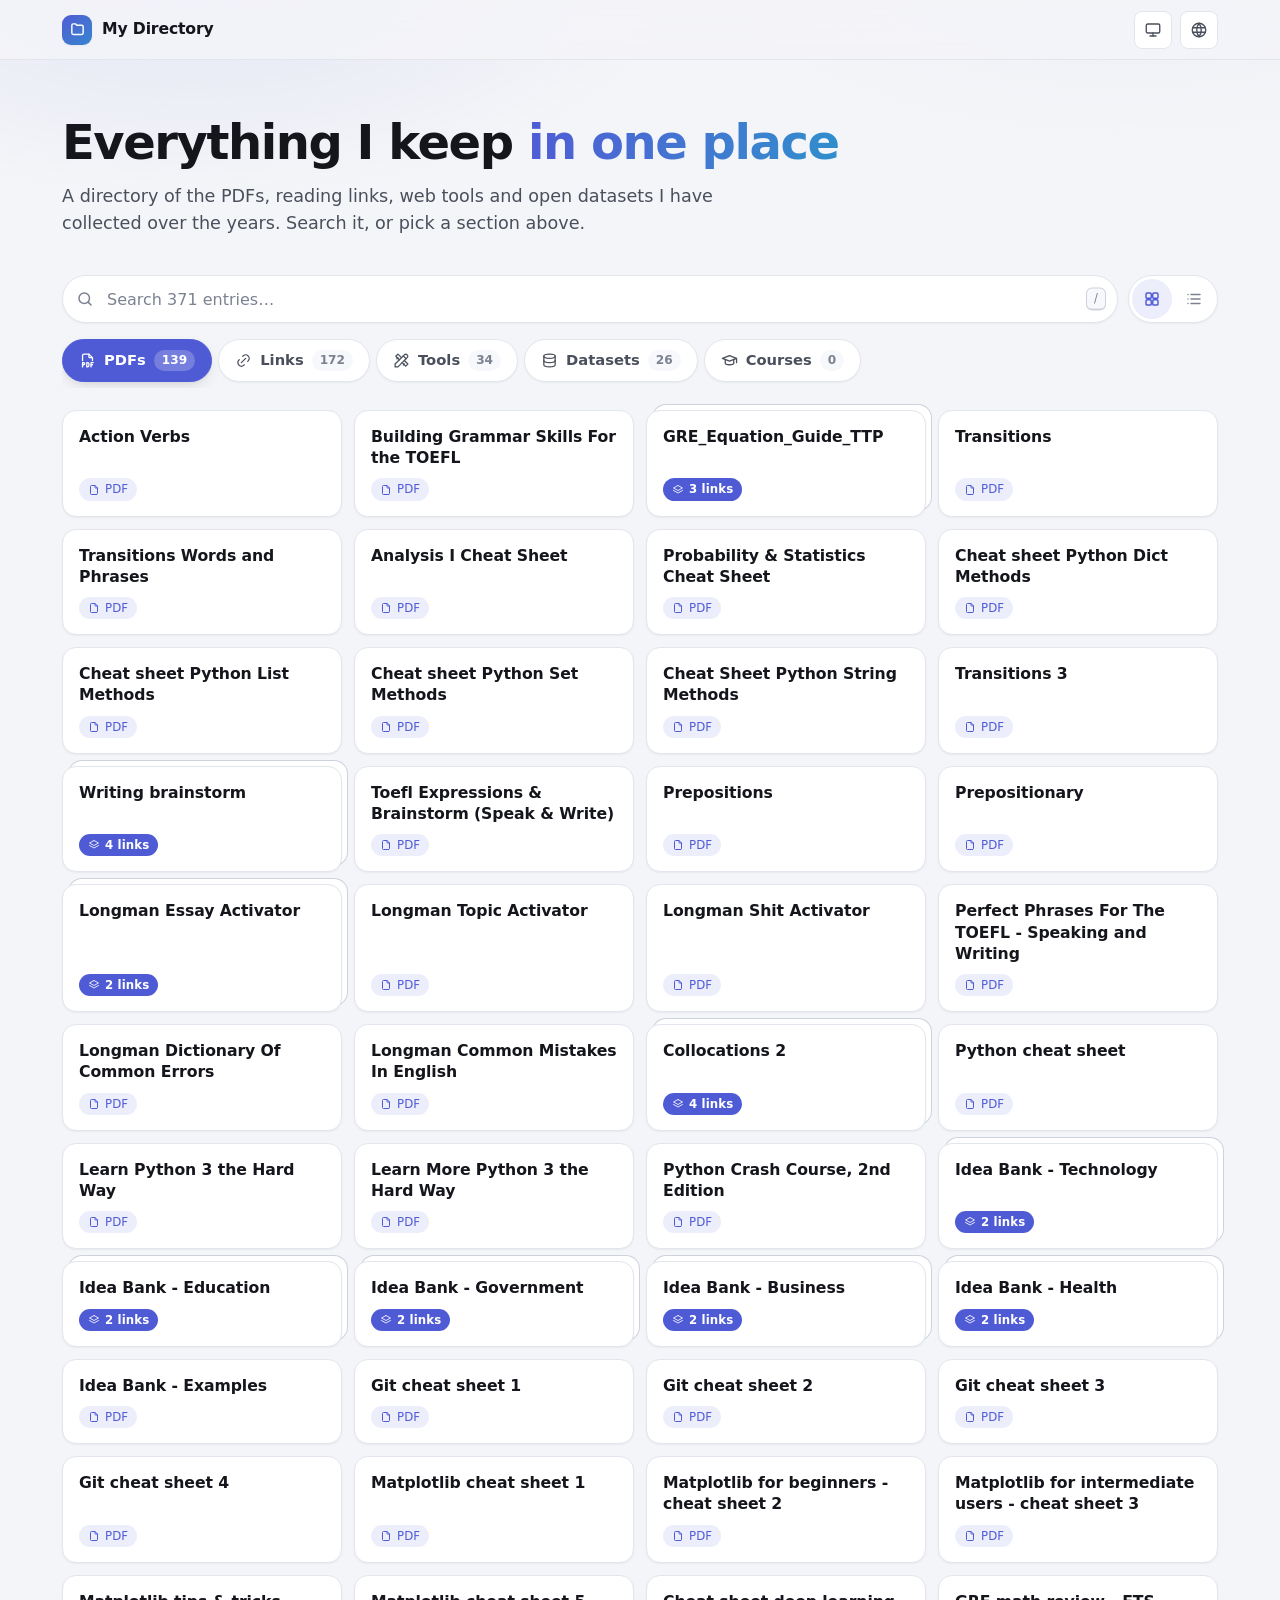
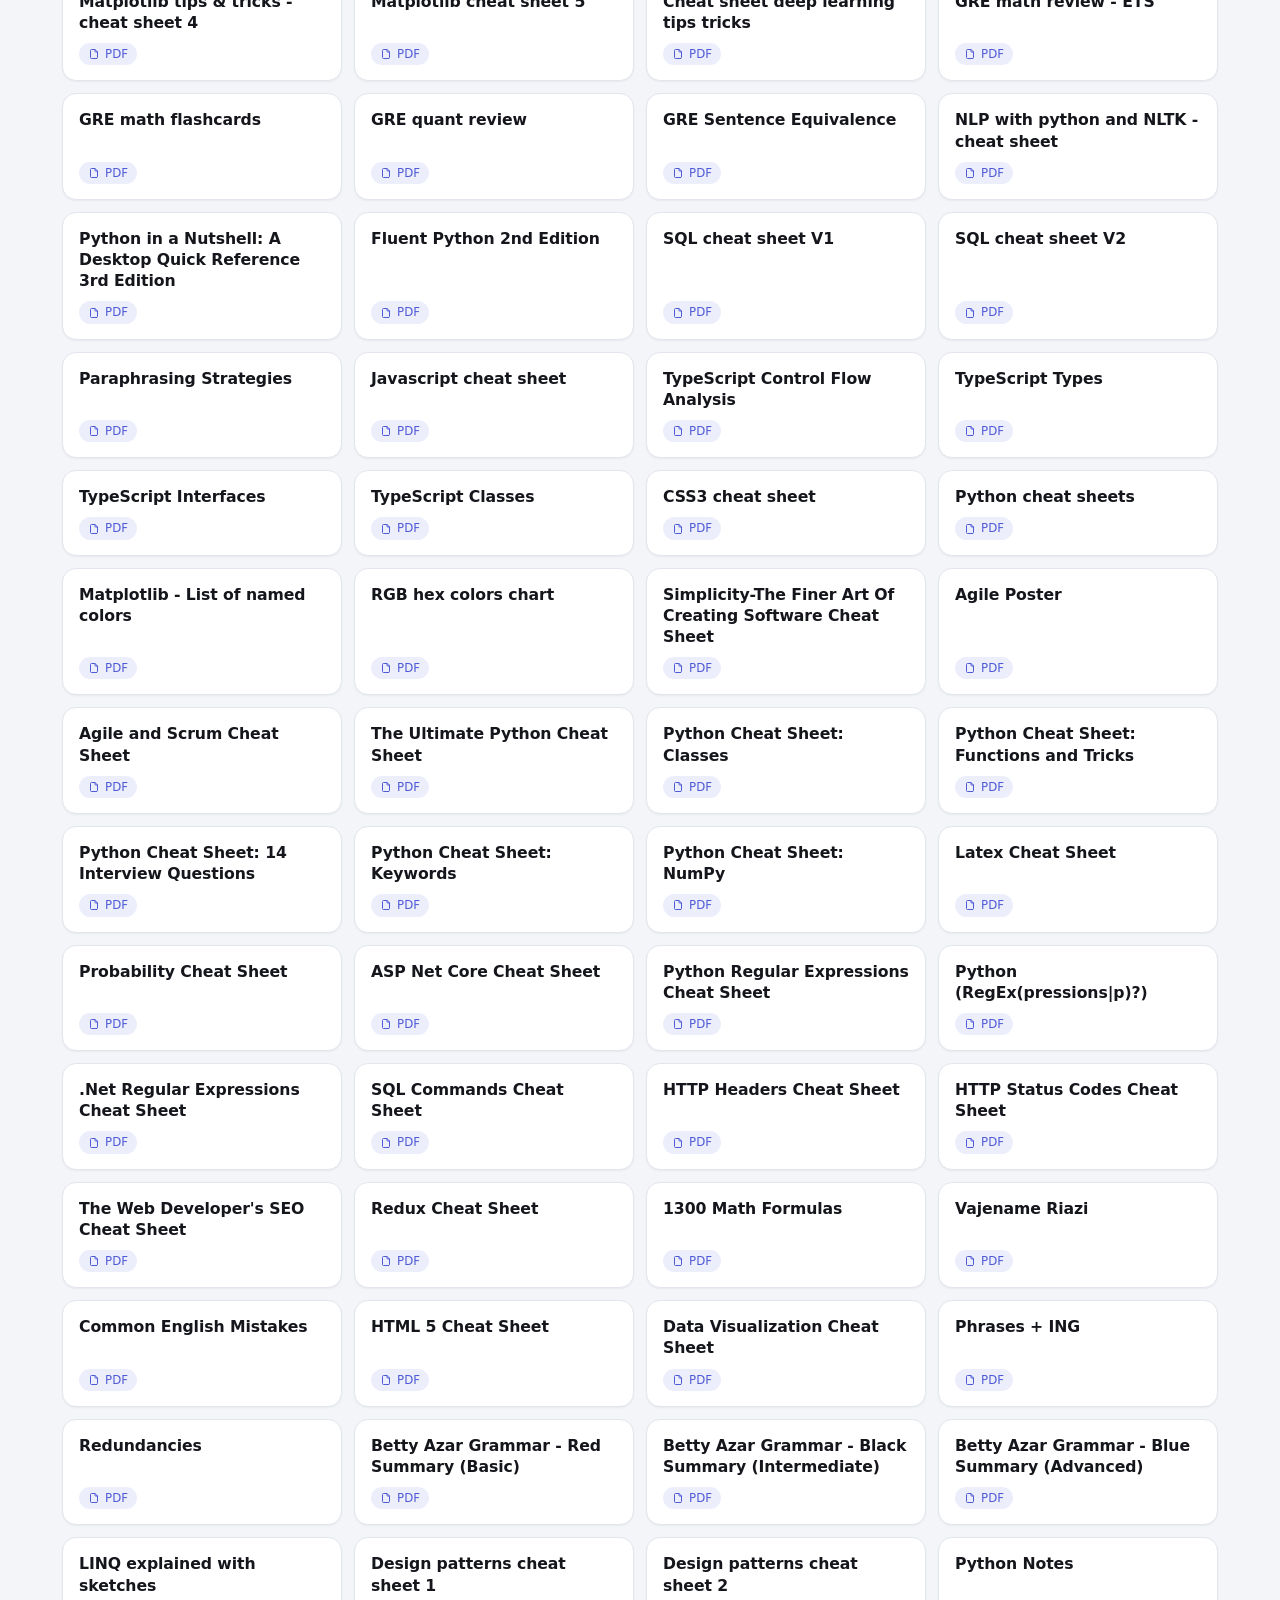
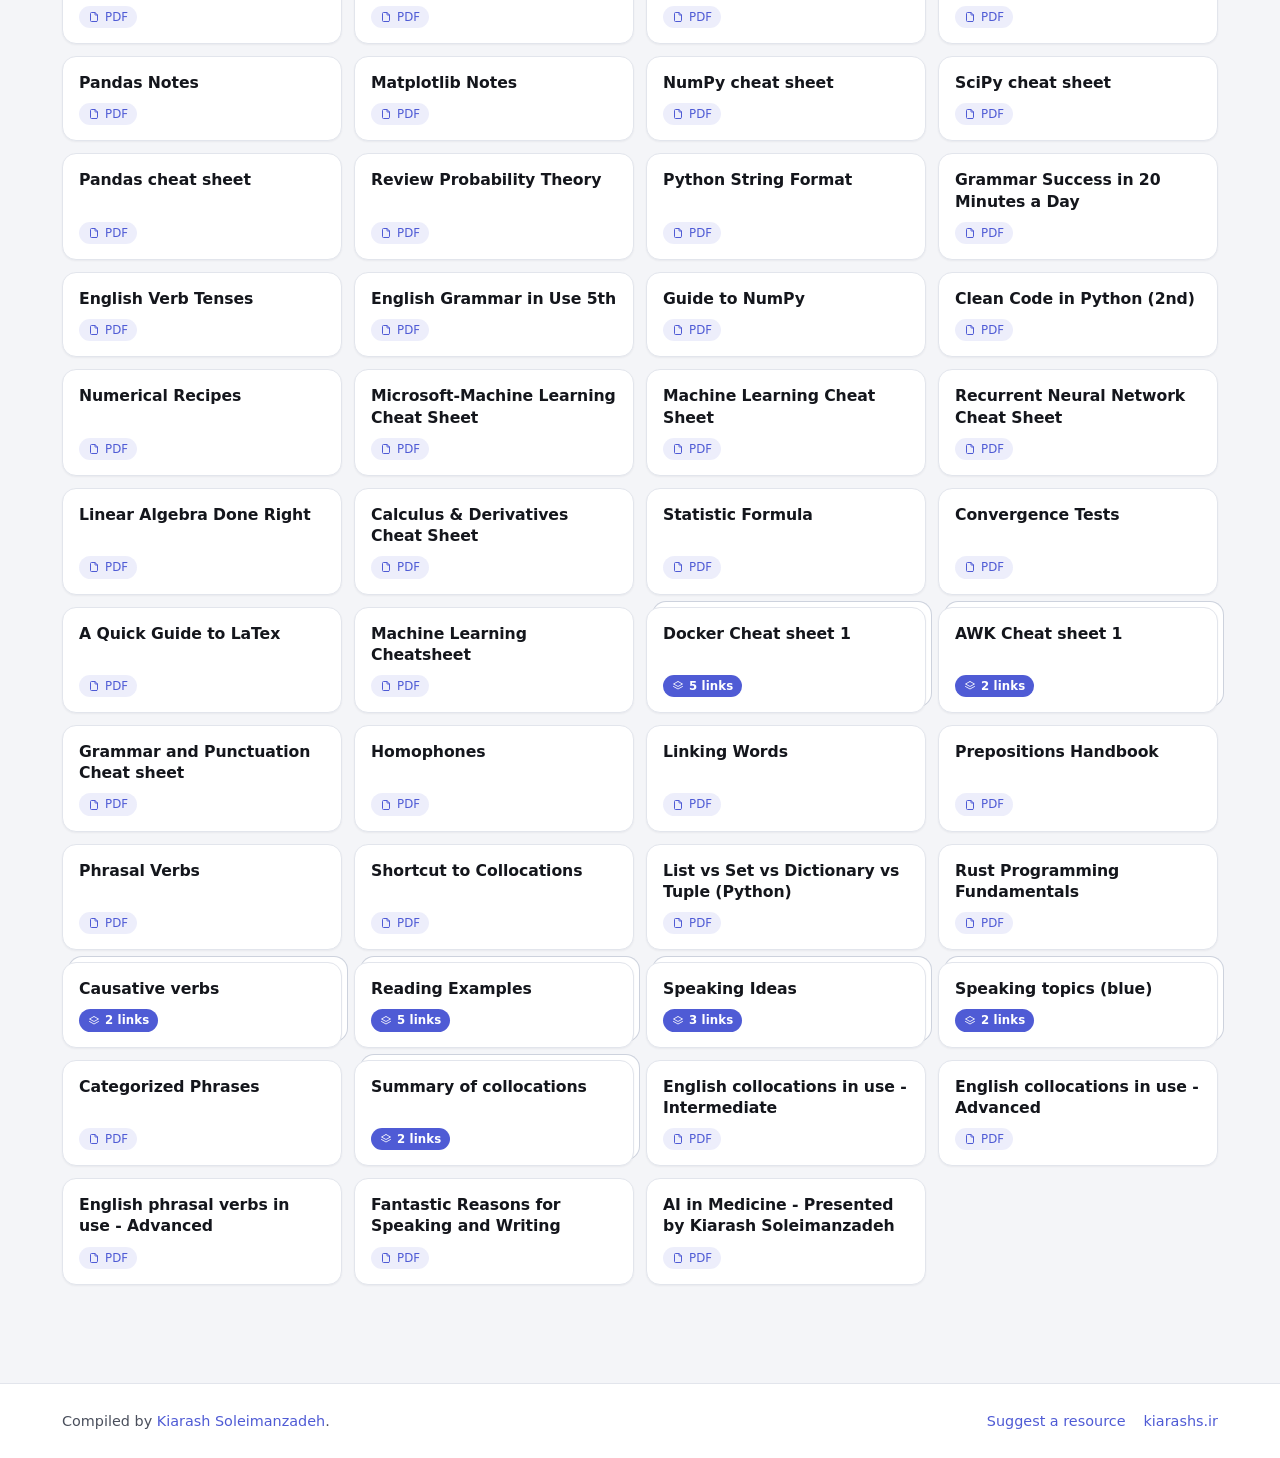
==== commit 10af08cd: "Put the search in the URL, and list PDFs on the front page A search lived only in the input box, so " ====
--- a/index.html
+++ b/index.html
@@ -8,13 +8,13 @@
   <meta name="description" content="A hand-kept directory of 371+ PDFs, reading links, web tools and open datasets, collected by Kiarash Soleimanzadeh.">
   <meta name="color-scheme" content="light dark">
   <meta name="theme-color" content="#f4f5f8">
-  <link rel="canonical" href="https://directory.kiarashs.ir/">
+  <link rel="canonical" href="https://kiarashs.github.io/directory/pdfs/">
 
   <meta property="og:type" content="website">
-  <meta property="og:url" content="https://directory.kiarashs.ir/">
-  <meta property="og:title" content="My Directory">
-  <meta property="og:description" content="A hand-kept directory of PDFs, reading links, web tools and open datasets.">
-  <meta property="og:image" content="https://directory.kiarashs.ir/android-chrome-512x512.png">
+  <meta property="og:url" content="https://kiarashs.github.io/directory/pdfs/">
+  <meta property="og:title" content="My Directory — files, links, tools and datasets">
+  <meta property="og:description" content="A hand-kept directory of 371+ PDFs, reading links, web tools and open datasets, collected by Kiarash Soleimanzadeh.">
+  <meta property="og:image" content="https://kiarashs.github.io/directory/android-chrome-512x512.png">
   <meta name="twitter:card" content="summary">
 
   <link rel="apple-touch-icon" sizes="180x180" href="./apple-touch-icon.png">
@@ -24,10 +24,10 @@
   <meta name="msapplication-TileColor" content="#4f5bd5">
   <link rel="manifest" href="./manifest.webmanifest">
 
-  <link rel="stylesheet" href="./static/css/directory.css?v=64fc8528">
+  <link rel="stylesheet" href="./static/css/directory.css?v=3ebec59e">
 
   <script>
-    // Runs before first paint, so neither of these can flash.
+    // Runs before first paint, so none of this can flash.
     (function () {
       var root = document.documentElement;
 
@@ -40,6 +40,11 @@
         var t = localStorage.getItem('directory:theme');
         if (t === 'light' || t === 'dark') root.setAttribute('data-theme', t);
       } catch (e) {}
+
+      // Old #pdfs-style links are still in the wild; send them to the page.
+      var slugs = ["pdfs", "links", "tools", "datasets", "courses"];
+      var h = location.hash.replace('#', '').toLowerCase();
+      if (slugs.indexOf(h) !== -1) location.replace(h + '/');
     })();
   </script>
 </head>
@@ -47,18 +52,17 @@
 <body>
   <svg class="visually-hidden" aria-hidden="true" focusable="false">
     <defs>
-      <g id="i-ext" fill="none" stroke="currentColor" stroke-width="2" stroke-linecap="round" stroke-linejoin="round">
-        <path d="M11 7H6a2 2 0 0 0-2 2v9a2 2 0 0 0 2 2h9a2 2 0 0 0 2-2v-5"/><path d="M10 14 20 4"/><path d="M15 4h5v5"/>
-      </g>
-      <g id="i-layers" fill="none" stroke="currentColor" stroke-width="2" stroke-linecap="round" stroke-linejoin="round">
-        <path d="M12 3 3 8l9 5 9-5-9-5z"/><path d="m3 13 9 5 9-5"/>
-      </g>
-      <g id="i-info" fill="none" stroke="currentColor" stroke-width="2" stroke-linecap="round" stroke-linejoin="round">
-        <circle cx="12" cy="12" r="9"/><path d="M12 8h.01"/><path d="M11 12h1v4h1"/>
-      </g>
-      <g id="i-pdf" fill="none" stroke="currentColor" stroke-width="2" stroke-linecap="round" stroke-linejoin="round">
-        <path d="M14 3v4a1 1 0 0 0 1 1h4"/><path d="M17 21H7a2 2 0 0 1-2-2V5a2 2 0 0 1 2-2h7l5 5v11a2 2 0 0 1-2 2z"/>
-      </g>
+      <g id="i-ext" fill="none" stroke="currentColor" stroke-width="2" stroke-linecap="round" stroke-linejoin="round"><path d="M11 7H6a2 2 0 0 0-2 2v9a2 2 0 0 0 2 2h9a2 2 0 0 0 2-2v-5"/><path d="M10 14 20 4"/><path d="M15 4h5v5"/></g>
+      <g id="i-pdf" fill="none" stroke="currentColor" stroke-width="2" stroke-linecap="round" stroke-linejoin="round"><path d="M14 3v4a1 1 0 0 0 1 1h4"/><path d="M17 21H7a2 2 0 0 1-2-2V5a2 2 0 0 1 2-2h7l5 5v11a2 2 0 0 1-2 2z"/></g>
+      <g id="i-layers" fill="none" stroke="currentColor" stroke-width="2" stroke-linecap="round" stroke-linejoin="round"><path d="M12 3 3 8l9 5 9-5-9-5z"/><path d="m3 13 9 5 9-5"/></g>
+      <g id="i-info" fill="none" stroke="currentColor" stroke-width="2" stroke-linecap="round" stroke-linejoin="round"><circle cx="12" cy="12" r="9"/><path d="M12 8h.01"/><path d="M11 12h1v4h1"/></g>
+      <g id="i-mat-slides" fill="none" stroke="currentColor" stroke-width="2" stroke-linecap="round" stroke-linejoin="round"><rect x="3" y="4" width="18" height="12" rx="2"/><path d="M8 20h8M12 16v4"/></g>
+      <g id="i-mat-notes" fill="none" stroke="currentColor" stroke-width="2" stroke-linecap="round" stroke-linejoin="round"><path d="M14 3v4a1 1 0 0 0 1 1h4"/><path d="M17 21H7a2 2 0 0 1-2-2V5a2 2 0 0 1 2-2h7l5 5v11a2 2 0 0 1-2 2z"/><path d="M9 12h6M9 16h4"/></g>
+      <g id="i-mat-assignment" fill="none" stroke="currentColor" stroke-width="2" stroke-linecap="round" stroke-linejoin="round"><path d="M9 4h6a1 1 0 0 1 1 1v1H8V5a1 1 0 0 1 1-1z"/><path d="M8 6H6a2 2 0 0 0-2 2v11a2 2 0 0 0 2 2h12a2 2 0 0 0 2-2V8a2 2 0 0 0-2-2h-2"/><path d="m9 13 2 2 4-4"/></g>
+      <g id="i-mat-reading" fill="none" stroke="currentColor" stroke-width="2" stroke-linecap="round" stroke-linejoin="round"><path d="M4 5.5A2.5 2.5 0 0 1 6.5 3H12v16H6.5A2.5 2.5 0 0 0 4 21.5z"/><path d="M20 5.5A2.5 2.5 0 0 0 17.5 3H12v16h5.5a2.5 2.5 0 0 1 2.5 2.5z"/></g>
+      <g id="i-mat-video" fill="none" stroke="currentColor" stroke-width="2" stroke-linecap="round" stroke-linejoin="round"><rect x="3" y="5" width="18" height="14" rx="2"/><path d="m10 9 5 3-5 3z"/></g>
+      <g id="i-mat-code" fill="none" stroke="currentColor" stroke-width="2" stroke-linecap="round" stroke-linejoin="round"><path d="m9 8-5 4 5 4"/><path d="m15 8 5 4-5 4"/></g>
+      <g id="i-mat-dataset" fill="none" stroke="currentColor" stroke-width="2" stroke-linecap="round" stroke-linejoin="round"><ellipse cx="12" cy="6" rx="8" ry="3"/><path d="M4 6v12c0 1.657 3.582 3 8 3s8-1.343 8-3V6"/></g>
     </defs>
   </svg>
 
@@ -91,15 +95,9 @@
 
   <div class="container hero">
     <h1>Everything I keep <span class="accent">in one place</span></h1>
-    <p>A directory of the PDFs, reading links, web tools and open datasets I have collected over the years. Search it, or pick a shelf below.</p>
-    <ul class="hero-stats">
-        <li><b>139</b> pdfs</li>
-        <li><b>172</b> links</li>
-        <li><b>34</b> tools</li>
-        <li><b>26</b> datasets</li>
-        <li><b>2</b> courses</li>
-    </ul>
+    <p>A directory of the PDFs, reading links, web tools and open datasets I have collected over the years. Search it, or pick a section above.</p>
   </div>
+
 
   <div class="toolbar">
     <div class="container toolbar-inner">
@@ -124,39 +122,29 @@
     </div>
   </div>
 
-  <main id="main" class="container">
-    <div class="tabs" role="tablist" aria-label="Categories">
-          <button class="tab" role="tab" type="button" id="tab-pdfs" data-slug="pdfs"
-                  aria-controls="panel-pdfs" aria-selected="true" tabindex="0">
-            <svg viewBox="0 0 24 24" fill="none" stroke="currentColor" stroke-width="1.8" stroke-linecap="round" stroke-linejoin="round" aria-hidden="true"><path d="M14 3v4a1 1 0 0 0 1 1h4"/><path d="M5 12V5a2 2 0 0 1 2-2h7l5 5v4"/><path d="M5 18h1.5a1.5 1.5 0 0 0 0-3H5v6"/><path d="M17 18h2"/><path d="M20 15h-3v6"/><path d="M11 15v6h1a2 2 0 0 0 2-2v-2a2 2 0 0 0-2-2z"/></svg>
-            <span>PDFs</span><span class="tab-count" data-total="139">139</span>
-          </button>
-          <button class="tab" role="tab" type="button" id="tab-links" data-slug="links"
-                  aria-controls="panel-links" aria-selected="false" tabindex="-1">
-            <svg viewBox="0 0 24 24" fill="none" stroke="currentColor" stroke-width="1.8" stroke-linecap="round" stroke-linejoin="round" aria-hidden="true"><path d="M9 15l6-6"/><path d="M11 6l.463-.536a5 5 0 0 1 7.071 7.072L18 13"/><path d="M13 18l-.397.534a5.068 5.068 0 0 1-7.127 0 4.972 4.972 0 0 1 0-7.071L6 11"/></svg>
-            <span>Links</span><span class="tab-count" data-total="172">172</span>
-          </button>
-          <button class="tab" role="tab" type="button" id="tab-tools" data-slug="tools"
-                  aria-controls="panel-tools" aria-selected="false" tabindex="-1">
-            <svg viewBox="0 0 24 24" fill="none" stroke="currentColor" stroke-width="1.8" stroke-linecap="round" stroke-linejoin="round" aria-hidden="true"><path d="M3 21h4L20 8a1.5 1.5 0 0 0-4-4L3 17v4"/><path d="M14.5 5.5l4 4"/><path d="M12 8l-5-5-3 3 5 5"/><path d="M7 8l-1.5 1.5"/><path d="M16 12l5 5-3 3-5-5"/><path d="M16 17l-1.5 1.5"/></svg>
-            <span>Tools</span><span class="tab-count" data-total="34">34</span>
-          </button>
-          <button class="tab" role="tab" type="button" id="tab-datasets" data-slug="datasets"
-                  aria-controls="panel-datasets" aria-selected="false" tabindex="-1">
-            <svg viewBox="0 0 24 24" fill="none" stroke="currentColor" stroke-width="1.8" stroke-linecap="round" stroke-linejoin="round" aria-hidden="true"><ellipse cx="12" cy="6" rx="8" ry="3"/><path d="M4 6v6c0 1.657 3.582 3 8 3s8-1.343 8-3V6"/><path d="M4 12v6c0 1.657 3.582 3 8 3s8-1.343 8-3v-6"/></svg>
-            <span>Datasets</span><span class="tab-count" data-total="26">26</span>
-          </button>
-          <button class="tab" role="tab" type="button" id="tab-courses" data-slug="courses"
-                  aria-controls="panel-courses" aria-selected="false" tabindex="-1">
-            <svg viewBox="0 0 24 24" fill="none" stroke="currentColor" stroke-width="1.8" stroke-linecap="round" stroke-linejoin="round" aria-hidden="true"><path d="M22 9L12 5 2 9l10 4 10-4v6"/><path d="M6 10.6V16c0 1.1 2.7 2 6 2s6-.9 6-2v-5.4"/></svg>
-            <span>Courses</span><span class="tab-count" data-total="2">2</span>
-          </button>
-    </div>
-
-    <div class="notice">
-      <svg viewBox="0 0 24 24" fill="none" stroke="currentColor" stroke-width="1.9" stroke-linecap="round" stroke-linejoin="round" aria-hidden="true"><circle cx="12" cy="12" r="9"/><path d="M12 8h.01M11 12h1v4h1"/></svg>
-      <p>Something missing? Send it over through the <a href="https://forms.gle/KB6dBAR9aPwbbq2S7" target="_blank" rel="noopener">suggestion form</a>, or just get in touch.</p>
-    </div>
+  <main id="main" class="container" data-base="./">
+    <nav class="tabs" aria-label="Sections">
+      <a class="tab" href="./pdfs/" data-slug="pdfs" aria-current="page">
+        <svg viewBox="0 0 24 24" fill="none" stroke="currentColor" stroke-width="1.8" stroke-linecap="round" stroke-linejoin="round" aria-hidden="true"><path d="M14 3v4a1 1 0 0 0 1 1h4"/><path d="M5 12V5a2 2 0 0 1 2-2h7l5 5v4"/><path d="M5 18h1.5a1.5 1.5 0 0 0 0-3H5v6"/><path d="M17 18h2"/><path d="M20 15h-3v6"/><path d="M11 15v6h1a2 2 0 0 0 2-2v-2a2 2 0 0 0-2-2z"/></svg>
+        <span>PDFs</span><span class="tab-count">139</span>
+      </a>
+      <a class="tab" href="./links/" data-slug="links">
+        <svg viewBox="0 0 24 24" fill="none" stroke="currentColor" stroke-width="1.8" stroke-linecap="round" stroke-linejoin="round" aria-hidden="true"><path d="M9 15l6-6"/><path d="M11 6l.463-.536a5 5 0 0 1 7.071 7.072L18 13"/><path d="M13 18l-.397.534a5.068 5.068 0 0 1-7.127 0 4.972 4.972 0 0 1 0-7.071L6 11"/></svg>
+        <span>Links</span><span class="tab-count">172</span>
+      </a>
+      <a class="tab" href="./tools/" data-slug="tools">
+        <svg viewBox="0 0 24 24" fill="none" stroke="currentColor" stroke-width="1.8" stroke-linecap="round" stroke-linejoin="round" aria-hidden="true"><path d="M3 21h4L20 8a1.5 1.5 0 0 0-4-4L3 17v4"/><path d="M14.5 5.5l4 4"/><path d="M12 8l-5-5-3 3 5 5"/><path d="M7 8l-1.5 1.5"/><path d="M16 12l5 5-3 3-5-5"/><path d="M16 17l-1.5 1.5"/></svg>
+        <span>Tools</span><span class="tab-count">34</span>
+      </a>
+      <a class="tab" href="./datasets/" data-slug="datasets">
+        <svg viewBox="0 0 24 24" fill="none" stroke="currentColor" stroke-width="1.8" stroke-linecap="round" stroke-linejoin="round" aria-hidden="true"><ellipse cx="12" cy="6" rx="8" ry="3"/><path d="M4 6v6c0 1.657 3.582 3 8 3s8-1.343 8-3V6"/><path d="M4 12v6c0 1.657 3.582 3 8 3s8-1.343 8-3v-6"/></svg>
+        <span>Datasets</span><span class="tab-count">26</span>
+      </a>
+      <a class="tab" href="./courses/" data-slug="courses">
+        <svg viewBox="0 0 24 24" fill="none" stroke="currentColor" stroke-width="1.8" stroke-linecap="round" stroke-linejoin="round" aria-hidden="true"><path d="M22 9L12 5 2 9l10 4 10-4v6"/><path d="M6 10.6V16c0 1.1 2.7 2 6 2s6-.9 6-2v-5.4"/></svg>
+        <span>Courses</span><span class="tab-count">0</span>
+      </a>
+    </nav>
 
     <div class="results-bar">
       <span data-results-text></span>
@@ -165,14 +153,7 @@
 
     <p class="visually-hidden" role="status" aria-live="polite" data-live></p>
 
-      <section class="panel" role="tabpanel" id="panel-pdfs" data-slug="pdfs"
-               aria-labelledby="tab-pdfs">
-        <div class="panel-head">
-          <h2>PDFs</h2>
-          <span class="panel-count" data-panel-count>139 entries</span>
-        </div>
-        <p class="panel-blurb">Cheat sheets, guides and reference PDFs, opened in the built-in reader.</p>
-        <ul class="cards">
+    <ul class="cards">
         <li class="card" data-search="action verbs action verbs pdf">
           <a class="card-title" href="./v/action-verbs/">Action Verbs</a>
           <div class="card-foot"><span class="badge badge-pdf"><svg viewBox="0 0 24 24" aria-hidden="true"><use href="#i-pdf"/></svg> PDF</span></div>
@@ -805,1064 +786,12 @@
           <a class="card-title" href="./v/ai-in-medicine-by-kiarash-soleimanzadeh/">AI in Medicine - Presented by Kiarash Soleimanzadeh</a>
           <div class="card-foot"><span class="badge badge-pdf"><svg viewBox="0 0 24 24" aria-hidden="true"><use href="#i-pdf"/></svg> PDF</span></div>
         </li>
-        </ul>
-      </section>
-      <section class="panel" role="tabpanel" id="panel-links" data-slug="links"
-               aria-labelledby="tab-links">
-        <div class="panel-head">
-          <h2>Links</h2>
-          <span class="panel-count" data-panel-count>172 entries</span>
-        </div>
-        <p class="panel-blurb">Books, courses, notes and long-form reading worth keeping.</p>
-        <ul class="cards">
-        <li class="card" data-search="computer science teaching at stanford computer science teaching at stanford stanford.edu">
-          <a class="card-title" href="https://stanford.edu/~shervine/teaching/" target="_blank" rel="noopener nofollow">Computer science teaching at Stanford</a>
-          <div class="card-foot"><span class="badge"><svg viewBox="0 0 24 24" aria-hidden="true"><use href="#i-ext"/></svg> stanford.edu</span></div>
-        </li>
-        <li class="card" data-search="list of data science cheat sheets to rule the world list of data science cheat sheets to rule the world github.com">
-          <a class="card-title" href="https://github.com/FavioVazquez/ds-cheatsheets" target="_blank" rel="noopener nofollow">List of Data Science Cheat sheets to rule the world</a>
-          <div class="card-foot"><span class="badge"><svg viewBox="0 0 24 24" aria-hidden="true"><use href="#i-ext"/></svg> github.com</span></div>
-        </li>
-        <li class="card" data-search="scientific visualization: python + matplotlib scientific visualization: python + matplotlib github.com">
-          <a class="card-title" href="https://github.com/rougier/scientific-visualization-book" target="_blank" rel="noopener nofollow">Scientific Visualization: Python + Matplotlib</a>
-          <div class="card-foot"><span class="badge"><svg viewBox="0 0 24 24" aria-hidden="true"><use href="#i-ext"/></svg> github.com</span></div>
-        </li>
-        <li class="card" data-search="python &amp; opengl for scientific visualization python &amp; opengl for scientific visualization labri.fr">
-          <a class="card-title" href="https://www.labri.fr/perso/nrougier/python-opengl/" target="_blank" rel="noopener nofollow">Python &amp; OpenGL for Scientific Visualization</a>
-          <div class="card-foot"><span class="badge"><svg viewBox="0 0 24 24" aria-hidden="true"><use href="#i-ext"/></svg> labri.fr</span></div>
-        </li>
-        <li class="card" data-search="from python to numpy from python to numpy labri.fr">
-          <a class="card-title" href="https://www.labri.fr/perso/nrougier/from-python-to-numpy/" target="_blank" rel="noopener nofollow">From Python to Numpy</a>
-          <div class="card-foot"><span class="badge"><svg viewBox="0 0 24 24" aria-hidden="true"><use href="#i-ext"/></svg> labri.fr</span></div>
-        </li>
-        <li class="card" data-search="cambridge dictionary cambridge dictionary pdf">
-          <a class="card-title" href="./v/cambridge-dictionary/">Cambridge Dictionary</a>
-          <div class="card-foot"><span class="badge badge-pdf"><svg viewBox="0 0 24 24" aria-hidden="true"><use href="#i-pdf"/></svg> PDF</span></div>
-        </li>
-        <li class="card" data-search="merriam-webster dictionary merriam-webster dictionary pdf">
-          <a class="card-title" href="./v/mw-dictionary/">Merriam-Webster Dictionary</a>
-          <div class="card-foot"><span class="badge badge-pdf"><svg viewBox="0 0 24 24" aria-hidden="true"><use href="#i-pdf"/></svg> PDF</span></div>
-        </li>
-        <li class="card" data-search="nlp cheat sheet nlp cheat sheet cheatography.com">
-          <a class="card-title" href="https://cheatography.com/sree017/cheat-sheets/nlp/" target="_blank" rel="noopener nofollow">NLP Cheat Sheet</a>
-          <div class="card-foot"><span class="badge"><svg viewBox="0 0 24 24" aria-hidden="true"><use href="#i-ext"/></svg> cheatography.com</span></div>
-        </li>
-        <li class="card" data-search="machine learning - persian machine learning - persian mehdev.me">
-          <a class="card-title" href="https://mehdev.me/ml-andrew-ng/" target="_blank" rel="noopener nofollow">Machine Learning - Persian</a>
-          <div class="card-foot"><span class="badge"><svg viewBox="0 0 24 24" aria-hidden="true"><use href="#i-ext"/></svg> mehdev.me</span></div>
-        </li>
-        <li class="card" data-search="the python graph gallery the python graph gallery python-graph-gallery.com">
-          <a class="card-title" href="https://www.python-graph-gallery.com/" target="_blank" rel="noopener nofollow">The Python Graph Gallery</a>
-          <div class="card-foot"><span class="badge"><svg viewBox="0 0 24 24" aria-hidden="true"><use href="#i-ext"/></svg> python-graph-gallery.com</span></div>
-        </li>
-        <li class="card" data-search="http status codes http status codes httpstatuses.com">
-          <a class="card-title" href="https://httpstatuses.com/" target="_blank" rel="noopener nofollow">HTTP Status Codes</a>
-          <div class="card-foot"><span class="badge"><svg viewBox="0 0 24 24" aria-hidden="true"><use href="#i-ext"/></svg> httpstatuses.com</span></div>
-        </li>
-        <li class="card" data-search="http headers http headers github.com">
-          <a class="card-title" href="https://github.com/for-GET/know-your-http-well/blob/master/headers.md" target="_blank" rel="noopener nofollow">HTTP Headers</a>
-          <div class="card-foot"><span class="badge"><svg viewBox="0 0 24 24" aria-hidden="true"><use href="#i-ext"/></svg> github.com</span></div>
-        </li>
-        <li class="card" data-search="http relations http relations github.com">
-          <a class="card-title" href="https://github.com/for-GET/know-your-http-well/blob/master/relations.md" target="_blank" rel="noopener nofollow">HTTP Relations</a>
-          <div class="card-foot"><span class="badge"><svg viewBox="0 0 24 24" aria-hidden="true"><use href="#i-ext"/></svg> github.com</span></div>
-        </li>
-        <li class="card" data-search="collecting all cheat sheets collecting all cheat sheets overapi.com">
-          <a class="card-title" href="https://overapi.com/" target="_blank" rel="noopener nofollow">Collecting All Cheat Sheets</a>
-          <div class="card-foot"><span class="badge"><svg viewBox="0 0 24 24" aria-hidden="true"><use href="#i-ext"/></svg> overapi.com</span></div>
-        </li>
-        <li class="card" data-search="introduction to probability textbook introduction to probability textbook probabilitybook.net">
-          <a class="card-title" href="http://probabilitybook.net/" target="_blank" rel="noopener nofollow">Introduction to Probability textbook</a>
-          <div class="card-foot"><span class="badge"><svg viewBox="0 0 24 24" aria-hidden="true"><use href="#i-ext"/></svg> probabilitybook.net</span></div>
-        </li>
-        <li class="card" data-search="top data science cheat sheets (ml, dl, python, r, sql, maths &amp; statistics) top data science cheat sheets (ml, dl, python, r, sql, maths &amp; statistics) medium.com">
-          <a class="card-title" href="https://medium.com/@anushkhabajpai/top-data-science-cheat-sheets-ml-dl-python-r-sql-maths-statistics-5239d4568225" target="_blank" rel="noopener nofollow">Top DATA SCIENCE Cheat Sheets (ML, DL, Python, R, SQL, Maths &amp; Statistics)</a>
-          <div class="card-foot"><span class="badge"><svg viewBox="0 0 24 24" aria-hidden="true"><use href="#i-ext"/></svg> medium.com</span></div>
-        </li>
-        <li class="card" data-search="rico&#x27;s cheat sheets rico&#x27;s cheat sheets devhints.io">
-          <a class="card-title" href="https://devhints.io/" target="_blank" rel="noopener nofollow">Rico&#x27;s cheat Sheets</a>
-          <div class="card-foot"><span class="badge"><svg viewBox="0 0 24 24" aria-hidden="true"><use href="#i-ext"/></svg> devhints.io</span></div>
-        </li>
-        <li class="card" data-search="laws of ux laws of ux lawsofux.com">
-          <a class="card-title" href="https://lawsofux.com/" target="_blank" rel="noopener nofollow">Laws of UX</a>
-          <div class="card-foot"><span class="badge"><svg viewBox="0 0 24 24" aria-hidden="true"><use href="#i-ext"/></svg> lawsofux.com</span></div>
-        </li>
-        <li class="card" data-search="manage html dom with vanilla javascript manage html dom with vanilla javascript htmldom.dev">
-          <a class="card-title" href="https://htmldom.dev/" target="_blank" rel="noopener nofollow">Manage HTML DOM with vanilla JavaScript</a>
-          <div class="card-foot"><span class="badge"><svg viewBox="0 0 24 24" aria-hidden="true"><use href="#i-ext"/></svg> htmldom.dev</span></div>
-        </li>
-        <li class="card" data-search="html, css, and js cheat sheets html, css, and js cheat sheets htmlcheatsheet.com">
-          <a class="card-title" href="https://htmlcheatsheet.com/" target="_blank" rel="noopener nofollow">HTML, CSS, and JS Cheat Sheets</a>
-          <div class="card-foot"><span class="badge"><svg viewBox="0 0 24 24" aria-hidden="true"><use href="#i-ext"/></svg> htmlcheatsheet.com</span></div>
-        </li>
-        <li class="card" data-search="react cheat sheet react cheat sheet reactcheatsheet.com">
-          <a class="card-title" href="https://reactcheatsheet.com/" target="_blank" rel="noopener nofollow">React Cheat Sheet</a>
-          <div class="card-foot"><span class="badge"><svg viewBox="0 0 24 24" aria-hidden="true"><use href="#i-ext"/></svg> reactcheatsheet.com</span></div>
-        </li>
-        <li class="card" data-search="90 days of devops 90 days of devops github.com">
-          <a class="card-title" href="https://github.com/MichaelCade/90DaysOfDevOps/" target="_blank" rel="noopener nofollow">90 Days Of DevOps</a>
-          <div class="card-foot"><span class="badge"><svg viewBox="0 0 24 24" aria-hidden="true"><use href="#i-ext"/></svg> github.com</span></div>
-        </li>
-        <li class="card" data-search="30 days of pwa 30 days of pwa microsoft.github.io">
-          <a class="card-title" href="https://microsoft.github.io/win-student-devs/#/30DaysOfPWA/kickoff" target="_blank" rel="noopener nofollow">30 Days of PWA</a>
-          <div class="card-foot"><span class="badge"><svg viewBox="0 0 24 24" aria-hidden="true"><use href="#i-ext"/></svg> microsoft.github.io</span></div>
-        </li>
-        <li class="card" data-search="30 days of javascript 30 days of javascript github.com">
-          <a class="card-title" href="https://github.com/Asabeneh/30-Days-Of-JavaScript/" target="_blank" rel="noopener nofollow">30 Days of JavaScript</a>
-          <div class="card-foot"><span class="badge"><svg viewBox="0 0 24 24" aria-hidden="true"><use href="#i-ext"/></svg> github.com</span></div>
-        </li>
-        <li class="card" data-search="useful links, scripts, tools and best practice for microsoft sql server database useful links, scripts, tools and best practice for microsoft sql server database github.com">
-          <a class="card-title" href="https://github.com/ktaranov/sqlserver-kit/" target="_blank" rel="noopener nofollow">Useful links, scripts, tools and best practice for Microsoft SQL Server Database</a>
-          <div class="card-foot"><span class="badge"><svg viewBox="0 0 24 24" aria-hidden="true"><use href="#i-ext"/></svg> github.com</span></div>
-        </li>
-        <li class="card" data-search="sql server scripts for health checks and performance tuning sql server scripts for health checks and performance tuning github.com">
-          <a class="card-title" href="https://github.com/BrentOzarULTD/SQL-Server-First-Responder-Kit/" target="_blank" rel="noopener nofollow">SQL Server scripts for health checks and performance tuning</a>
-          <div class="card-foot"><span class="badge"><svg viewBox="0 0 24 24" aria-hidden="true"><use href="#i-ext"/></svg> github.com</span></div>
-        </li>
-        <li class="card" data-search="automate sql server tasks and encourage best practices automate sql server tasks and encourage best practices github.com">
-          <a class="card-title" href="https://github.com/dataplat/dbatools/" target="_blank" rel="noopener nofollow">Automate SQL Server tasks and encourage best practices</a>
-          <div class="card-foot"><span class="badge"><svg viewBox="0 0 24 24" aria-hidden="true"><use href="#i-ext"/></svg> github.com</span></div>
-        </li>
-        <li class="card" data-search="sql server toolbox repository for tiger team sql server toolbox repository for tiger team github.com">
-          <a class="card-title" href="https://github.com/microsoft/tigertoolbox/" target="_blank" rel="noopener nofollow">SQL Server Toolbox repository for Tiger team</a>
-          <div class="card-foot"><span class="badge"><svg viewBox="0 0 24 24" aria-hidden="true"><use href="#i-ext"/></svg> github.com</span></div>
-        </li>
-        <li class="card" data-search="sql server scripts for dbas sql server scripts for dbas github.com">
-          <a class="card-title" href="https://github.com/bulentgucuk/DBA-Scripts/" target="_blank" rel="noopener nofollow">SQL Server Scripts for DBAs</a>
-          <div class="card-foot"><span class="badge"><svg viewBox="0 0 24 24" aria-hidden="true"><use href="#i-ext"/></svg> github.com</span></div>
-        </li>
-        <li class="card" data-search="mathematics for machine learning mathematics for machine learning mml-book.com">
-          <a class="card-title" href="https://mml-book.com/" target="_blank" rel="noopener nofollow">Mathematics for Machine Learning</a>
-          <div class="card-foot"><span class="badge"><svg viewBox="0 0 24 24" aria-hidden="true"><use href="#i-ext"/></svg> mml-book.com</span></div>
-        </li>
-        <li class="card" data-search="learn from ml experts at google learn from ml experts at google ai.google">
-          <a class="card-title" href="https://ai.google/education/" target="_blank" rel="noopener nofollow">Learn from ML experts at Google</a>
-          <div class="card-foot"><span class="badge"><svg viewBox="0 0 24 24" aria-hidden="true"><use href="#i-ext"/></svg> ai.google</span></div>
-        </li>
-        <li class="card" data-search="google&#x27;s machine learning crash course google&#x27;s machine learning crash course developers.google.com">
-          <a class="card-title" href="https://developers.google.com/machine-learning/crash-course/" target="_blank" rel="noopener nofollow">Google&#x27;s Machine Learning Crash Course</a>
-          <div class="card-foot"><span class="badge"><svg viewBox="0 0 24 24" aria-hidden="true"><use href="#i-ext"/></svg> developers.google.com</span></div>
-        </li>
-        <li class="card" data-search="learn mathematics for machine learning learn mathematics for machine learning github.com">
-          <a class="card-title" href="https://github.com/dair-ai/Mathematics-for-ML/" target="_blank" rel="noopener nofollow">Learn mathematics for machine learning</a>
-          <div class="card-foot"><span class="badge"><svg viewBox="0 0 24 24" aria-hidden="true"><use href="#i-ext"/></svg> github.com</span></div>
-        </li>
-        <li class="card" data-search="linear regression linear regression github.com">
-          <a class="card-title" href="https://github.com/JuzerShakir/Linear_Regression/" target="_blank" rel="noopener nofollow">Linear Regression</a>
-          <div class="card-foot"><span class="badge"><svg viewBox="0 0 24 24" aria-hidden="true"><use href="#i-ext"/></svg> github.com</span></div>
-        </li>
-        <li class="card" data-search="linear regression 2 linear regression 2 github.com">
-          <a class="card-title" href="https://github.com/karthickai/Linear-Regression/" target="_blank" rel="noopener nofollow">Linear Regression 2</a>
-          <div class="card-foot"><span class="badge"><svg viewBox="0 0 24 24" aria-hidden="true"><use href="#i-ext"/></svg> github.com</span></div>
-        </li>
-        <li class="card" data-search="all algorithms/data-structures implemented in python all algorithms/data-structures implemented in python the-algorithms.com">
-          <a class="card-title" href="https://the-algorithms.com/language/python" target="_blank" rel="noopener nofollow">All Algorithms/Data-Structures implemented in Python</a>
-          <div class="card-foot"><span class="badge"><svg viewBox="0 0 24 24" aria-hidden="true"><use href="#i-ext"/></svg> the-algorithms.com</span></div>
-        </li>
-        <li class="card" data-search="a hands-on introduction to natural language processing (nlp) a hands-on introduction to natural language processing (nlp) github.com">
-          <a class="card-title" href="https://github.com/deskool/nlp-class" target="_blank" rel="noopener nofollow">A Hands-on Introduction to Natural Language Processing (NLP)</a>
-          <div class="card-foot"><span class="badge"><svg viewBox="0 0 24 24" aria-hidden="true"><use href="#i-ext"/></svg> github.com</span></div>
-        </li>
-        <li class="card" data-search="ml youtube courses ml youtube courses github.com">
-          <a class="card-title" href="https://github.com/dair-ai/ML-YouTube-Courses" target="_blank" rel="noopener nofollow">ML YouTube Courses</a>
-          <div class="card-foot"><span class="badge"><svg viewBox="0 0 24 24" aria-hidden="true"><use href="#i-ext"/></svg> github.com</span></div>
-        </li>
-        <li class="card" data-search="4000 essential english words 1 4000 essential english words 1 essentialenglish.review">
-          <a class="card-title" href="https://www.essentialenglish.review/apps/4000-essential-english-words-1/" target="_blank" rel="noopener nofollow">4000 Essential English Words 1</a>
-          <div class="card-foot"><span class="badge"><svg viewBox="0 0 24 24" aria-hidden="true"><use href="#i-ext"/></svg> essentialenglish.review</span></div>
-        </li>
-        <li class="card" data-search="4000 essential english words 2 4000 essential english words 2 essentialenglish.review">
-          <a class="card-title" href="https://www.essentialenglish.review/apps/4000-essential-english-words-2/" target="_blank" rel="noopener nofollow">4000 Essential English Words 2</a>
-          <div class="card-foot"><span class="badge"><svg viewBox="0 0 24 24" aria-hidden="true"><use href="#i-ext"/></svg> essentialenglish.review</span></div>
-        </li>
-        <li class="card" data-search="4000 essential english words 3 4000 essential english words 3 essentialenglish.review">
-          <a class="card-title" href="https://www.essentialenglish.review/apps/4000-essential-english-words-3/" target="_blank" rel="noopener nofollow">4000 Essential English Words 3</a>
-          <div class="card-foot"><span class="badge"><svg viewBox="0 0 24 24" aria-hidden="true"><use href="#i-ext"/></svg> essentialenglish.review</span></div>
-        </li>
-        <li class="card" data-search="4000 essential english words 4 4000 essential english words 4 essentialenglish.review">
-          <a class="card-title" href="https://www.essentialenglish.review/apps/4000-essential-english-words-4/" target="_blank" rel="noopener nofollow">4000 Essential English Words 4</a>
-          <div class="card-foot"><span class="badge"><svg viewBox="0 0 24 24" aria-hidden="true"><use href="#i-ext"/></svg> essentialenglish.review</span></div>
-        </li>
-        <li class="card" data-search="4000 essential english words 5 4000 essential english words 5 essentialenglish.review">
-          <a class="card-title" href="https://www.essentialenglish.review/apps/4000-essential-english-words-5/" target="_blank" rel="noopener nofollow">4000 Essential English Words 5</a>
-          <div class="card-foot"><span class="badge"><svg viewBox="0 0 24 24" aria-hidden="true"><use href="#i-ext"/></svg> essentialenglish.review</span></div>
-        </li>
-        <li class="card" data-search="4000 essential english words 6 4000 essential english words 6 essentialenglish.review">
-          <a class="card-title" href="https://www.essentialenglish.review/apps/4000-essential-english-words-6/" target="_blank" rel="noopener nofollow">4000 Essential English Words 6</a>
-          <div class="card-foot"><span class="badge"><svg viewBox="0 0 24 24" aria-hidden="true"><use href="#i-ext"/></svg> essentialenglish.review</span></div>
-        </li>
-        <li class="card" data-search="english grammar in use with answers english grammar in use with answers essentialenglish.review">
-          <a class="card-title" href="https://www.essentialenglish.review/apps/english-grammar-in-use-with-answers/" target="_blank" rel="noopener nofollow">English Grammar in Use with Answers</a>
-          <div class="card-foot"><span class="badge"><svg viewBox="0 0 24 24" aria-hidden="true"><use href="#i-ext"/></svg> essentialenglish.review</span></div>
-        </li>
-        <li class="card" data-search="english vocabulary in use elementary english vocabulary in use elementary essentialenglish.review">
-          <a class="card-title" href="https://www.essentialenglish.review/apps/english-vocabulary-in-use-elementary/" target="_blank" rel="noopener nofollow">English Vocabulary in Use Elementary</a>
-          <div class="card-foot"><span class="badge"><svg viewBox="0 0 24 24" aria-hidden="true"><use href="#i-ext"/></svg> essentialenglish.review</span></div>
-        </li>
-        <li class="card" data-search="english vocabulary in use pre-intermediate and intermediate english vocabulary in use pre-intermediate and intermediate essentialenglish.review">
-          <a class="card-title" href="https://www.essentialenglish.review/apps/english-vocabulary-in-use-pre-intermediate-and-intermediate/" target="_blank" rel="noopener nofollow">English Vocabulary in Use Pre-intermediate and Intermediate</a>
-          <div class="card-foot"><span class="badge"><svg viewBox="0 0 24 24" aria-hidden="true"><use href="#i-ext"/></svg> essentialenglish.review</span></div>
-        </li>
-        <li class="card" data-search="english vocabulary in use upper-intermediate english vocabulary in use upper-intermediate essentialenglish.review">
-          <a class="card-title" href="https://www.essentialenglish.review/apps/english-vocabulary-in-use-upper-intermediate/" target="_blank" rel="noopener nofollow">English Vocabulary in Use Upper-intermediate</a>
-          <div class="card-foot"><span class="badge"><svg viewBox="0 0 24 24" aria-hidden="true"><use href="#i-ext"/></svg> essentialenglish.review</span></div>
-        </li>
-        <li class="card" data-search="english vocabulary in use advanced english vocabulary in use advanced essentialenglish.review">
-          <a class="card-title" href="https://www.essentialenglish.review/apps/english-vocabulary-in-use-advanced/" target="_blank" rel="noopener nofollow">English Vocabulary in Use Advanced</a>
-          <div class="card-foot"><span class="badge"><svg viewBox="0 0 24 24" aria-hidden="true"><use href="#i-ext"/></svg> essentialenglish.review</span></div>
-        </li>
-        <li class="card" data-search="illustrated everyday expressions with stories 1 illustrated everyday expressions with stories 1 essentialenglish.review">
-          <a class="card-title" href="https://www.essentialenglish.review/apps/illustrated-everyday-expressions-with-stories-1/" target="_blank" rel="noopener nofollow">illustrated Everyday Expressions with Stories 1</a>
-          <div class="card-foot"><span class="badge"><svg viewBox="0 0 24 24" aria-hidden="true"><use href="#i-ext"/></svg> essentialenglish.review</span></div>
-        </li>
-        <li class="card" data-search="illustrated everyday expressions with stories 2 illustrated everyday expressions with stories 2 essentialenglish.review">
-          <a class="card-title" href="https://www.essentialenglish.review/apps/illustrated-everyday-expressions-with-stories-2/" target="_blank" rel="noopener nofollow">illustrated Everyday Expressions with Stories 2</a>
-          <div class="card-foot"><span class="badge"><svg viewBox="0 0 24 24" aria-hidden="true"><use href="#i-ext"/></svg> essentialenglish.review</span></div>
-        </li>
-        <li class="card" data-search="250 ways to say it in business english 250 ways to say it in business english essentialenglish.review">
-          <a class="card-title" href="https://www.essentialenglish.review/apps/250-ways-to-say-it-in-business-english/" target="_blank" rel="noopener nofollow">250 Ways to Say It in Business English</a>
-          <div class="card-foot"><span class="badge"><svg viewBox="0 0 24 24" aria-hidden="true"><use href="#i-ext"/></svg> essentialenglish.review</span></div>
-        </li>
-        <li class="card" data-search="more speak english like an american more speak english like an american essentialenglish.review">
-          <a class="card-title" href="https://www.essentialenglish.review/apps/more-speak-english-like-an-american/" target="_blank" rel="noopener nofollow">More Speak English Like an American</a>
-          <div class="card-foot"><span class="badge"><svg viewBox="0 0 24 24" aria-hidden="true"><use href="#i-ext"/></svg> essentialenglish.review</span></div>
-        </li>
-        <li class="card" data-search="mastering the american accent mastering the american accent essentialenglish.review">
-          <a class="card-title" href="https://www.essentialenglish.review/apps/mastering-the-american-accent/" target="_blank" rel="noopener nofollow">Mastering the American Accent</a>
-          <div class="card-foot"><span class="badge"><svg viewBox="0 0 24 24" aria-hidden="true"><use href="#i-ext"/></svg> essentialenglish.review</span></div>
-        </li>
-        <li class="card" data-search="everyday conversations: learning american english everyday conversations: learning american english essentialenglish.review">
-          <a class="card-title" href="https://www.essentialenglish.review/apps/everyday-conversations-learning-american-english/" target="_blank" rel="noopener nofollow">Everyday Conversations: Learning American English</a>
-          <div class="card-foot"><span class="badge"><svg viewBox="0 0 24 24" aria-hidden="true"><use href="#i-ext"/></svg> essentialenglish.review</span></div>
-        </li>
-        <li class="card" data-search="easy american idioms easy american idioms essentialenglish.review">
-          <a class="card-title" href="https://www.essentialenglish.review/apps/easy-american-idioms/" target="_blank" rel="noopener nofollow">Easy American Idioms</a>
-          <div class="card-foot"><span class="badge"><svg viewBox="0 0 24 24" aria-hidden="true"><use href="#i-ext"/></svg> essentialenglish.review</span></div>
-        </li>
-        <li class="card" data-search="english the american way: a fun esl guide to language and culture in the u.s. english the american way: a fun esl guide to language and culture in the u.s. essentialenglish.review">
-          <a class="card-title" href="https://www.essentialenglish.review/apps/english-the-american-way/" target="_blank" rel="noopener nofollow">English the American Way: A Fun ESL Guide to Language and Culture in the U.S.</a>
-          <div class="card-foot"><span class="badge"><svg viewBox="0 0 24 24" aria-hidden="true"><use href="#i-ext"/></svg> essentialenglish.review</span></div>
-        </li>
-        <li class="card" data-search="speak english around town speak english around town essentialenglish.review">
-          <a class="card-title" href="https://www.essentialenglish.review/apps/speak-english-around-town/" target="_blank" rel="noopener nofollow">Speak English Around Town</a>
-          <div class="card-foot"><span class="badge"><svg viewBox="0 0 24 24" aria-hidden="true"><use href="#i-ext"/></svg> essentialenglish.review</span></div>
-        </li>
-        <li class="card" data-search="speak business english like an american speak business english like an american essentialenglish.review">
-          <a class="card-title" href="https://www.essentialenglish.review/apps/speak-business-english-like-an-american/" target="_blank" rel="noopener nofollow">Speak Business English Like an American</a>
-          <div class="card-foot"><span class="badge"><svg viewBox="0 0 24 24" aria-hidden="true"><use href="#i-ext"/></svg> essentialenglish.review</span></div>
-        </li>
-        <li class="card" data-search="speak english like an american speak english like an american essentialenglish.review">
-          <a class="card-title" href="https://www.essentialenglish.review/apps/speak-english-like-an-american/" target="_blank" rel="noopener nofollow">Speak English Like an American</a>
-          <div class="card-foot"><span class="badge"><svg viewBox="0 0 24 24" aria-hidden="true"><use href="#i-ext"/></svg> essentialenglish.review</span></div>
-        </li>
-        <li class="card" data-search="machine learning glossary/cheat sheet machine learning glossary/cheat sheet ml-cheatsheet.readthedocs.io">
-          <a class="card-title" href="https://ml-cheatsheet.readthedocs.io/en/latest/" target="_blank" rel="noopener nofollow">Machine Learning Glossary/Cheat Sheet</a>
-          <div class="card-foot"><span class="badge"><svg viewBox="0 0 24 24" aria-hidden="true"><use href="#i-ext"/></svg> ml-cheatsheet.readthedocs.io</span></div>
-        </li>
-        <li class="card" data-search="practical deep learning practical deep learning course.fast.ai">
-          <a class="card-title" href="https://course.fast.ai/" target="_blank" rel="noopener nofollow">Practical Deep Learning</a>
-          <div class="card-foot"><span class="badge"><svg viewBox="0 0 24 24" aria-hidden="true"><use href="#i-ext"/></svg> course.fast.ai</span></div>
-        </li>
-        <li class="card" data-search="gre - quantitative walkthroughs gre - quantitative walkthroughs gregmat.com">
-          <a class="card-title" href="https://www.gregmat.com/learn-quant/" target="_blank" rel="noopener nofollow">GRE - Quantitative Walkthroughs</a>
-          <div class="card-foot"><span class="badge"><svg viewBox="0 0 24 24" aria-hidden="true"><use href="#i-ext"/></svg> gregmat.com</span></div>
-        </li>
-        <li class="card" data-search="speech and language processing - stanford (textbook) speech and language processing - stanford (textbook) web.stanford.edu">
-          <a class="card-title" href="https://web.stanford.edu/~jurafsky/slp3/" target="_blank" rel="noopener nofollow">Speech and Language Processing - Stanford (textbook)</a>
-          <div class="card-foot"><span class="badge"><svg viewBox="0 0 24 24" aria-hidden="true"><use href="#i-ext"/></svg> web.stanford.edu</span></div>
-        </li>
-        <li class="card" data-search="free-for.dev free-for.dev free-for.dev">
-          <a class="card-title" href="https://free-for.dev/" target="_blank" rel="noopener nofollow">free-for.dev</a>
-          <div class="card-foot"><span class="badge"><svg viewBox="0 0 24 24" aria-hidden="true"><use href="#i-ext"/></svg> free-for.dev</span></div>
-        </li>
-        <li class="card" data-search="track awesome list track awesome list trackawesomelist.com">
-          <a class="card-title" href="https://www.trackawesomelist.com/" target="_blank" rel="noopener nofollow">Track Awesome List</a>
-          <div class="card-foot"><span class="badge"><svg viewBox="0 0 24 24" aria-hidden="true"><use href="#i-ext"/></svg> trackawesomelist.com</span></div>
-        </li>
-        <li class="card" data-search="tips and tricks c#/.net tips and tricks c#/.net linkdotnet.github.io">
-          <a class="card-title" href="https://linkdotnet.github.io/tips-and-tricks/" target="_blank" rel="noopener nofollow">Tips and Tricks C#/.NET</a>
-          <div class="card-foot"><span class="badge"><svg viewBox="0 0 24 24" aria-hidden="true"><use href="#i-ext"/></svg> linkdotnet.github.io</span></div>
-        </li>
-        <li class="card" data-search="pandas - dataframe reference pandas - dataframe reference w3schools.com">
-          <a class="card-title" href="https://www.w3schools.com/python/pandas/pandas_ref_dataframe.asp" target="_blank" rel="noopener nofollow">Pandas - DataFrame Reference</a>
-          <div class="card-foot"><span class="badge"><svg viewBox="0 0 24 24" aria-hidden="true"><use href="#i-ext"/></svg> w3schools.com</span></div>
-        </li>
-        <li class="card" data-search="python reference python reference w3schools.com">
-          <a class="card-title" href="https://www.w3schools.com/python/python_reference.asp" target="_blank" rel="noopener nofollow">Python Reference</a>
-          <div class="card-foot"><span class="badge"><svg viewBox="0 0 24 24" aria-hidden="true"><use href="#i-ext"/></svg> w3schools.com</span></div>
-        </li>
-        <li class="card" data-search="introduction to scientific python introduction to scientific python stanford.edu">
-          <a class="card-title" href="http://www.stanford.edu/~schmit/cme193" target="_blank" rel="noopener nofollow">Introduction to Scientific Python</a>
-          <div class="card-foot"><span class="badge"><svg viewBox="0 0 24 24" aria-hidden="true"><use href="#i-ext"/></svg> stanford.edu</span></div>
-        </li>
-        <li class="card" data-search="quick cheat sheet/reference (python, regex, and etc) quick cheat sheet/reference (python, regex, and etc) quickref.me">
-          <a class="card-title" href="https://quickref.me/" target="_blank" rel="noopener nofollow">Quick Cheat Sheet/Reference (Python, RegEx, and etc)</a>
-          <div class="card-foot"><span class="badge"><svg viewBox="0 0 24 24" aria-hidden="true"><use href="#i-ext"/></svg> quickref.me</span></div>
-        </li>
-        <li class="card" data-search="python for data analysis (book) python for data analysis (book) wesmckinney.com">
-          <a class="card-title" href="https://wesmckinney.com/book/" target="_blank" rel="noopener nofollow">Python for Data Analysis (Book)</a>
-          <div class="card-foot"><span class="badge"><svg viewBox="0 0 24 24" aria-hidden="true"><use href="#i-ext"/></svg> wesmckinney.com</span></div>
-        </li>
-        <li class="card" data-search="probabilistic programming &amp; bayesian methods for hackers probabilistic programming &amp; bayesian methods for hackers dataorigami.net">
-          <a class="card-title" href="https://dataorigami.net/Probabilistic-Programming-and-Bayesian-Methods-for-Hackers/" target="_blank" rel="noopener nofollow">Probabilistic Programming &amp; Bayesian Methods for Hackers</a>
-          <div class="card-foot"><span class="badge"><svg viewBox="0 0 24 24" aria-hidden="true"><use href="#i-ext"/></svg> dataorigami.net</span></div>
-        </li>
-        <li class="card" data-search="developer roadmaps developer roadmaps roadmap.sh">
-          <a class="card-title" href="https://roadmap.sh/" target="_blank" rel="noopener nofollow">Developer Roadmaps</a>
-          <div class="card-foot"><span class="badge"><svg viewBox="0 0 24 24" aria-hidden="true"><use href="#i-ext"/></svg> roadmap.sh</span></div>
-        </li>
-        <li class="card" data-search="human computer interaction course human computer interaction course elite.polito.it">
-          <a class="card-title" href="https://elite.polito.it/teaching/02jsk-hci/" target="_blank" rel="noopener nofollow">Human Computer Interaction Course</a>
-          <div class="card-foot"><span class="badge"><svg viewBox="0 0 24 24" aria-hidden="true"><use href="#i-ext"/></svg> elite.polito.it</span></div>
-        </li>
-        <li class="card" data-search="nlp course | for you nlp course | for you lena-voita.github.io">
-          <a class="card-title" href="https://lena-voita.github.io/nlp_course" target="_blank" rel="noopener nofollow">NLP Course | For You</a>
-          <div class="card-foot"><span class="badge"><svg viewBox="0 0 24 24" aria-hidden="true"><use href="#i-ext"/></svg> lena-voita.github.io</span></div>
-        </li>
-        <li class="card" data-search="stanford ai courses stanford ai courses ai.stanford.edu">
-          <a class="card-title" href="https://ai.stanford.edu/courses/" target="_blank" rel="noopener nofollow">Stanford AI Courses</a>
-          <div class="card-foot"><span class="badge"><svg viewBox="0 0 24 24" aria-hidden="true"><use href="#i-ext"/></svg> ai.stanford.edu</span></div>
-        </li>
-        <li class="card" data-search="sql server kit sql server kit sqlserver-kit.org">
-          <a class="card-title" href="https://sqlserver-kit.org/en" target="_blank" rel="noopener nofollow">SQL Server KIT</a>
-          <div class="card-foot"><span class="badge"><svg viewBox="0 0 24 24" aria-hidden="true"><use href="#i-ext"/></svg> sqlserver-kit.org</span></div>
-        </li>
-        <li class="card" data-search="dive into deep learning dive into deep learning d2l.ai">
-          <a class="card-title" href="https://d2l.ai/" target="_blank" rel="noopener nofollow">Dive into Deep Learning</a>
-          <div class="card-foot"><span class="badge"><svg viewBox="0 0 24 24" aria-hidden="true"><use href="#i-ext"/></svg> d2l.ai</span></div>
-        </li>
-        <li class="card card-multi" data-search="understanding deep learning understanding deep learning slides udlbook.github.io github.com">
-          <button class="card-title" type="button" data-open-modal aria-haspopup="dialog" data-title="Understanding Deep Learning">Understanding Deep Learning<span class="visually-hidden">, 2 links</span></button>
-          <ul class="card-links">
-            <li><a href="https://udlbook.github.io/udlbook/" target="_blank" rel="noopener nofollow">Understanding Deep Learning</a><span class="badge"><svg viewBox="0 0 24 24" aria-hidden="true"><use href="#i-ext"/></svg> udlbook.github.io</span></li>
-            <li><a href="https://github.com/udlbook/udlbook/tree/main/Slides" target="_blank" rel="noopener nofollow">slides</a><span class="badge"><svg viewBox="0 0 24 24" aria-hidden="true"><use href="#i-ext"/></svg> github.com</span></li>
-          </ul>
-          <div class="card-foot"><span class="badge badge-count"><svg viewBox="0 0 24 24" aria-hidden="true"><use href="#i-layers"/></svg> 2 links</span></div>
-        </li>
-        <li class="card" data-search="deep learning deep learning deeplearningbook.org">
-          <a class="card-title" href="https://www.deeplearningbook.org/" target="_blank" rel="noopener nofollow">Deep Learning</a>
-          <div class="card-foot"><span class="badge"><svg viewBox="0 0 24 24" aria-hidden="true"><use href="#i-ext"/></svg> deeplearningbook.org</span></div>
-        </li>
-        <li class="card" data-search="deep learning course deep learning course cv.znu.ac.ir">
-          <a class="card-title" href="http://cv.znu.ac.ir/afsharchim/Deep%20Learning.htm" target="_blank" rel="noopener nofollow">Deep Learning Course</a>
-          <div class="card-foot"><span class="badge"><svg viewBox="0 0 24 24" aria-hidden="true"><use href="#i-ext"/></svg> cv.znu.ac.ir</span></div>
-        </li>
-        <li class="card card-multi" data-search="design patterns in python design patterns in python 1 design patterns in python 2 design patterns in python 3 python-patterns.guide refactoring.guru github.com">
-          <button class="card-title" type="button" data-open-modal aria-haspopup="dialog" data-title="Design Patterns in Python">Design Patterns in Python<span class="visually-hidden">, 3 links</span></button>
-          <ul class="card-links">
-            <li><a href="https://python-patterns.guide/" target="_blank" rel="noopener nofollow">Design Patterns in Python 1</a><span class="badge"><svg viewBox="0 0 24 24" aria-hidden="true"><use href="#i-ext"/></svg> python-patterns.guide</span></li>
-            <li><a href="https://refactoring.guru/design-patterns/python" target="_blank" rel="noopener nofollow">Design Patterns in Python 2</a><span class="badge"><svg viewBox="0 0 24 24" aria-hidden="true"><use href="#i-ext"/></svg> refactoring.guru</span></li>
-            <li><a href="https://github.com/faif/python-patterns" target="_blank" rel="noopener nofollow">Design Patterns in Python 3</a><span class="badge"><svg viewBox="0 0 24 24" aria-hidden="true"><use href="#i-ext"/></svg> github.com</span></li>
-          </ul>
-          <div class="card-foot"><span class="badge badge-count"><svg viewBox="0 0 24 24" aria-hidden="true"><use href="#i-layers"/></svg> 3 links</span></div>
-        </li>
-        <li class="card card-multi" data-search="ai notes (andrew ng) ai notes (andrew ng) a complete guide to natural language processing deeplearning.ai deeplearning.ai">
-          <button class="card-title" type="button" data-open-modal aria-haspopup="dialog" data-title="AI Notes (Andrew Ng)">AI Notes (Andrew Ng)<span class="visually-hidden">, 2 links</span></button>
-          <ul class="card-links">
-            <li><a href="https://www.deeplearning.ai/ai-notes/index.html" target="_blank" rel="noopener nofollow">AI Notes (Andrew Ng)</a><span class="badge"><svg viewBox="0 0 24 24" aria-hidden="true"><use href="#i-ext"/></svg> deeplearning.ai</span></li>
-            <li><a href="https://www.deeplearning.ai/resources/natural-language-processing/" target="_blank" rel="noopener nofollow">A Complete Guide to Natural Language Processing</a><span class="badge"><svg viewBox="0 0 24 24" aria-hidden="true"><use href="#i-ext"/></svg> deeplearning.ai</span></li>
-          </ul>
-          <div class="card-foot"><span class="badge badge-count"><svg viewBox="0 0 24 24" aria-hidden="true"><use href="#i-layers"/></svg> 2 links</span></div>
-        </li>
-        <li class="card" data-search="list of latex mathematical symbols list of latex mathematical symbols oeis.org">
-          <a class="card-title" href="https://oeis.org/wiki/List_of_LaTeX_mathematical_symbols" target="_blank" rel="noopener nofollow">List of LaTeX mathematical symbols</a>
-          <div class="card-foot"><span class="badge"><svg viewBox="0 0 24 24" aria-hidden="true"><use href="#i-ext"/></svg> oeis.org</span></div>
-        </li>
-        <li class="card" data-search="machine learning tips and tricks cheat sheet machine learning tips and tricks cheat sheet stanford.edu">
-          <a class="card-title" href="https://stanford.edu/~shervine/teaching/cs-229/cheatsheet-machine-learning-tips-and-tricks" target="_blank" rel="noopener nofollow">Machine Learning tips and tricks cheat sheet</a>
-          <div class="card-foot"><span class="badge"><svg viewBox="0 0 24 24" aria-hidden="true"><use href="#i-ext"/></svg> stanford.edu</span></div>
-        </li>
-        <li class="card" data-search="recurrent neural networks cheatsheet recurrent neural networks cheatsheet stanford.edu">
-          <a class="card-title" href="https://stanford.edu/~shervine/teaching/cs-230/cheatsheet-recurrent-neural-networks" target="_blank" rel="noopener nofollow">Recurrent Neural Networks cheatsheet</a>
-          <div class="card-foot"><span class="badge"><svg viewBox="0 0 24 24" aria-hidden="true"><use href="#i-ext"/></svg> stanford.edu</span></div>
-        </li>
-        <li class="card" data-search="cheat sheet of machine learning and python (and math) cheat sheets cheat sheet of machine learning and python (and math) cheat sheets medium.com">
-          <a class="card-title" href="https://medium.com/machine-learning-in-practice/cheat-sheet-of-machine-learning-and-python-and-math-cheat-sheets-a4afe4e791b6" target="_blank" rel="noopener nofollow">Cheat Sheet of Machine Learning and Python (and Math) Cheat Sheets</a>
-          <div class="card-foot"><span class="badge"><svg viewBox="0 0 24 24" aria-hidden="true"><use href="#i-ext"/></svg> medium.com</span></div>
-        </li>
-        <li class="card card-multi" data-search="latex latex latex 2 latex 3 latex 4 en.wikibooks.org latexref.xyz andy-roberts.net luong-komorebi.github.io">
-          <button class="card-title" type="button" data-open-modal aria-haspopup="dialog" data-title="LaTeX">LaTeX<span class="visually-hidden">, 4 links</span></button>
-          <ul class="card-links">
-            <li><a href="https://en.wikibooks.org/wiki/LaTeX" target="_blank" rel="noopener nofollow">LaTeX</a><span class="badge"><svg viewBox="0 0 24 24" aria-hidden="true"><use href="#i-ext"/></svg> en.wikibooks.org</span></li>
-            <li><a href="https://latexref.xyz/" target="_blank" rel="noopener nofollow">LaTeX 2</a><span class="badge"><svg viewBox="0 0 24 24" aria-hidden="true"><use href="#i-ext"/></svg> latexref.xyz</span></li>
-            <li><a href="https://www.andy-roberts.net/latex/" target="_blank" rel="noopener nofollow">LaTeX 3</a><span class="badge"><svg viewBox="0 0 24 24" aria-hidden="true"><use href="#i-ext"/></svg> andy-roberts.net</span></li>
-            <li><a href="https://luong-komorebi.github.io/Begin-Latex-in-minutes/" target="_blank" rel="noopener nofollow">LaTeX 4</a><span class="badge"><svg viewBox="0 0 24 24" aria-hidden="true"><use href="#i-ext"/></svg> luong-komorebi.github.io</span></li>
-          </ul>
-          <div class="card-foot"><span class="badge badge-count"><svg viewBox="0 0 24 24" aria-hidden="true"><use href="#i-layers"/></svg> 4 links</span></div>
-        </li>
-        <li class="card" data-search="improve how you architect webapps improve how you architect webapps patterns.dev">
-          <a class="card-title" href="https://www.patterns.dev/" target="_blank" rel="noopener nofollow">Improve how you architect webapps</a>
-          <div class="card-foot"><span class="badge"><svg viewBox="0 0 24 24" aria-hidden="true"><use href="#i-ext"/></svg> patterns.dev</span></div>
-        </li>
-        <li class="card" data-search="c# coding guidelines c# coding guidelines csharpcodingguidelines.com">
-          <a class="card-title" href="https://csharpcodingguidelines.com/" target="_blank" rel="noopener nofollow">C# Coding Guidelines</a>
-          <div class="card-foot"><span class="badge"><svg viewBox="0 0 24 24" aria-hidden="true"><use href="#i-ext"/></svg> csharpcodingguidelines.com</span></div>
-        </li>
-        <li class="card" data-search="the comprehensive tex archive network the comprehensive tex archive network ctan.org">
-          <a class="card-title" href="https://www.ctan.org/" target="_blank" rel="noopener nofollow">The Comprehensive TEX Archive Network</a>
-          <div class="card-foot"><span class="badge"><svg viewBox="0 0 24 24" aria-hidden="true"><use href="#i-ext"/></svg> ctan.org</span></div>
-        </li>
-        <li class="card" data-search="exploring the art of artificial intelligence exploring the art of artificial intelligence aman.ai">
-          <a class="card-title" href="https://aman.ai/" target="_blank" rel="noopener nofollow">Exploring the art of artificial intelligence</a>
-          <div class="card-foot"><span class="badge"><svg viewBox="0 0 24 24" aria-hidden="true"><use href="#i-ext"/></svg> aman.ai</span></div>
-        </li>
-        <li class="card" data-search="introduction to machine learning course introduction to machine learning course cedar.buffalo.edu">
-          <a class="card-title" href="https://cedar.buffalo.edu/~srihari/CSE574/index.html" target="_blank" rel="noopener nofollow">Introduction to Machine Learning Course</a>
-          <div class="card-foot"><span class="badge"><svg viewBox="0 0 24 24" aria-hidden="true"><use href="#i-ext"/></svg> cedar.buffalo.edu</span></div>
-        </li>
-        <li class="card" data-search="deep learning course deep learning course cedar.buffalo.edu">
-          <a class="card-title" href="https://cedar.buffalo.edu/~srihari/CSE676/index.html" target="_blank" rel="noopener nofollow">Deep Learning Course</a>
-          <div class="card-foot"><span class="badge"><svg viewBox="0 0 24 24" aria-hidden="true"><use href="#i-ext"/></svg> cedar.buffalo.edu</span></div>
-        </li>
-        <li class="card" data-search="neurosymbolic artificial intelligence course neurosymbolic artificial intelligence course cedar.buffalo.edu">
-          <a class="card-title" href="https://cedar.buffalo.edu/~srihari/CSE701/index.html" target="_blank" rel="noopener nofollow">NeuroSymbolic Artificial Intelligence Course</a>
-          <div class="card-foot"><span class="badge"><svg viewBox="0 0 24 24" aria-hidden="true"><use href="#i-ext"/></svg> cedar.buffalo.edu</span></div>
-        </li>
-        <li class="card" data-search="introduction to pattern recognition course introduction to pattern recognition course cedar.buffalo.edu">
-          <a class="card-title" href="https://cedar.buffalo.edu/~srihari/CSE555/index.html" target="_blank" rel="noopener nofollow">Introduction to Pattern Recognition Course</a>
-          <div class="card-foot"><span class="badge"><svg viewBox="0 0 24 24" aria-hidden="true"><use href="#i-ext"/></svg> cedar.buffalo.edu</span></div>
-        </li>
-        <li class="card" data-search="data mining course data mining course cedar.buffalo.edu">
-          <a class="card-title" href="https://cedar.buffalo.edu/~srihari/CSE626/index.html" target="_blank" rel="noopener nofollow">Data Mining Course</a>
-          <div class="card-foot"><span class="badge"><svg viewBox="0 0 24 24" aria-hidden="true"><use href="#i-ext"/></svg> cedar.buffalo.edu</span></div>
-        </li>
-        <li class="card" data-search="probabilistic graphical models course probabilistic graphical models course cedar.buffalo.edu">
-          <a class="card-title" href="https://cedar.buffalo.edu/~srihari/CSE674/index.html" target="_blank" rel="noopener nofollow">Probabilistic Graphical Models Course</a>
-          <div class="card-foot"><span class="badge"><svg viewBox="0 0 24 24" aria-hidden="true"><use href="#i-ext"/></svg> cedar.buffalo.edu</span></div>
-        </li>
-        <li class="card" data-search="deep learning course deep learning course ceit.aut.ac.ir">
-          <a class="card-title" href="http://ceit.aut.ac.ir/~keyvanrad/DL961.html" target="_blank" rel="noopener nofollow">Deep Learning Course</a>
-          <div class="card-foot"><span class="badge"><svg viewBox="0 0 24 24" aria-hidden="true"><use href="#i-ext"/></svg> ceit.aut.ac.ir</span></div>
-        </li>
-        <li class="card" data-search="machine learning course machine learning course ceit.aut.ac.ir">
-          <a class="card-title" href="http://ceit.aut.ac.ir/~keyvanrad/ML932.html" target="_blank" rel="noopener nofollow">Machine Learning Course</a>
-          <div class="card-foot"><span class="badge"><svg viewBox="0 0 24 24" aria-hidden="true"><use href="#i-ext"/></svg> ceit.aut.ac.ir</span></div>
-        </li>
-        <li class="card" data-search="speech and language processing (nlp) course speech and language processing (nlp) course web.stanford.edu">
-          <a class="card-title" href="https://web.stanford.edu/~jurafsky/slp3/" target="_blank" rel="noopener nofollow">Speech and Language Processing (NLP) Course</a>
-          <div class="card-foot"><span class="badge"><svg viewBox="0 0 24 24" aria-hidden="true"><use href="#i-ext"/></svg> web.stanford.edu</span></div>
-        </li>
-        <li class="card" data-search="natural language processing (nlp) courses natural language processing (nlp) courses sauleh.ir">
-          <a class="card-title" href="http://www.sauleh.ir/nlp97/course-materials/" target="_blank" rel="noopener nofollow">Natural Language Processing (NLP) Courses</a>
-          <div class="card-foot"><span class="badge"><svg viewBox="0 0 24 24" aria-hidden="true"><use href="#i-ext"/></svg> sauleh.ir</span></div>
-        </li>
-        <li class="card" data-search="fundamentals of computer vision course fundamentals of computer vision course wp.kntu.ac.ir">
-          <a class="card-title" href="https://wp.kntu.ac.ir/nasihatkon/teaching/cvug/s2021/##teaching" target="_blank" rel="noopener nofollow">Fundamentals of Computer Vision Course</a>
-          <div class="card-foot"><span class="badge"><svg viewBox="0 0 24 24" aria-hidden="true"><use href="#i-ext"/></svg> wp.kntu.ac.ir</span></div>
-        </li>
-        <li class="card" data-search="machine learning engineering for production (mlops) specialization on coursera machine learning engineering for production (mlops) specialization on coursera github.com">
-          <a class="card-title" href="https://github.com/amanchadha/coursera-machine-learning-engineering-for-prod-mlops-specialization" target="_blank" rel="noopener nofollow">Machine Learning Engineering for Production (MLOps) Specialization on Coursera</a>
-          <div class="card-foot"><span class="badge"><svg viewBox="0 0 24 24" aria-hidden="true"><use href="#i-ext"/></svg> github.com</span></div>
-        </li>
-        <li class="card" data-search="hands-on ml with scikit-learn, keras &amp; tf by aurelien geron hands-on ml with scikit-learn, keras &amp; tf by aurelien geron github.com">
-          <a class="card-title" href="https://github.com/Akramz/Hands-on-Machine-Learning-with-Scikit-Learn-Keras-and-TensorFlow" target="_blank" rel="noopener nofollow">Hands-on ML with Scikit-Learn, Keras &amp; TF by Aurelien Geron</a>
-          <div class="card-foot"><span class="badge"><svg viewBox="0 0 24 24" aria-hidden="true"><use href="#i-ext"/></svg> github.com</span></div>
-        </li>
-        <li class="card" data-search="natural language processing specialization on coursera natural language processing specialization on coursera github.com">
-          <a class="card-title" href="https://github.com/amanchadha/coursera-natural-language-processing-specialization" target="_blank" rel="noopener nofollow">Natural Language Processing Specialization on Coursera</a>
-          <div class="card-foot"><span class="badge"><svg viewBox="0 0 24 24" aria-hidden="true"><use href="#i-ext"/></svg> github.com</span></div>
-        </li>
-        <li class="card" data-search="efficient python tricks and tools for data scientists efficient python tricks and tools for data scientists khuyentran1401.github.io">
-          <a class="card-title" href="https://khuyentran1401.github.io/Efficient_Python_tricks_and_tools_for_data_scientists/README.html" target="_blank" rel="noopener nofollow">Efficient Python Tricks and Tools for Data Scientists</a>
-          <div class="card-foot"><span class="badge"><svg viewBox="0 0 24 24" aria-hidden="true"><use href="#i-ext"/></svg> khuyentran1401.github.io</span></div>
-        </li>
-        <li class="card" data-search="coursera ai for medicine specialization coursera ai for medicine specialization github.com">
-          <a class="card-title" href="https://github.com/amanchadha/coursera-ai-for-medicine-specialization" target="_blank" rel="noopener nofollow">Coursera AI for Medicine Specialization</a>
-          <div class="card-foot"><span class="badge"><svg viewBox="0 0 24 24" aria-hidden="true"><use href="#i-ext"/></svg> github.com</span></div>
-        </li>
-        <li class="card" data-search="generative adversarial networks specialization on coursera generative adversarial networks specialization on coursera github.com">
-          <a class="card-title" href="https://github.com/amanchadha/coursera-gan-specialization" target="_blank" rel="noopener nofollow">Generative Adversarial Networks Specialization on Coursera</a>
-          <div class="card-foot"><span class="badge"><svg viewBox="0 0 24 24" aria-hidden="true"><use href="#i-ext"/></svg> github.com</span></div>
-        </li>
-        <li class="card" data-search="preprocessing for deep learning preprocessing for deep learning github.com">
-          <a class="card-title" href="https://github.com/amanchadha/Preprocessing-for-deep-learning" target="_blank" rel="noopener nofollow">Preprocessing For Deep Learning</a>
-          <div class="card-foot"><span class="badge"><svg viewBox="0 0 24 24" aria-hidden="true"><use href="#i-ext"/></svg> github.com</span></div>
-        </li>
-        <li class="card" data-search="top deep learning github repositories top deep learning github repositories github.com">
-          <a class="card-title" href="https://github.com/amanchadha/Top-Deep-Learning" target="_blank" rel="noopener nofollow">Top deep learning Github repositories</a>
-          <div class="card-foot"><span class="badge"><svg viewBox="0 0 24 24" aria-hidden="true"><use href="#i-ext"/></svg> github.com</span></div>
-        </li>
-        <li class="card" data-search="trending deep learning github repositories trending deep learning github repositories github.com">
-          <a class="card-title" href="https://github.com/amanchadha/Trending-Deep-Learning" target="_blank" rel="noopener nofollow">Trending deep learning Github repositories</a>
-          <div class="card-foot"><span class="badge"><svg viewBox="0 0 24 24" aria-hidden="true"><use href="#i-ext"/></svg> github.com</span></div>
-        </li>
-        <li class="card card-multi" data-search="deep learning specialization on coursera deep learning specialization on coursera deep learning specialization on coursera 2 github.com github.com">
-          <button class="card-title" type="button" data-open-modal aria-haspopup="dialog" data-title="Deep Learning Specialization on Coursera">Deep Learning Specialization on Coursera<span class="visually-hidden">, 2 links</span></button>
-          <ul class="card-links">
-            <li><a href="https://github.com/amanchadha/coursera-deep-learning-specialization" target="_blank" rel="noopener nofollow">Deep Learning Specialization on Coursera</a><span class="badge"><svg viewBox="0 0 24 24" aria-hidden="true"><use href="#i-ext"/></svg> github.com</span></li>
-            <li><a href="https://github.com/ahsan-83/Deep-Learning-Specialization-Coursera" target="_blank" rel="noopener nofollow">Deep Learning Specialization on Coursera 2</a><span class="badge"><svg viewBox="0 0 24 24" aria-hidden="true"><use href="#i-ext"/></svg> github.com</span></li>
-          </ul>
-          <div class="card-foot"><span class="badge badge-count"><svg viewBox="0 0 24 24" aria-hidden="true"><use href="#i-layers"/></svg> 2 links</span></div>
-        </li>
-        <li class="card" data-search="zero to mastery deep learning with tensorflow zero to mastery deep learning with tensorflow github.com">
-          <a class="card-title" href="https://github.com/mrdbourke/tensorflow-deep-learning" target="_blank" rel="noopener nofollow">Zero to Mastery Deep Learning with TensorFlow</a>
-          <div class="card-foot"><span class="badge"><svg viewBox="0 0 24 24" aria-hidden="true"><use href="#i-ext"/></svg> github.com</span></div>
-        </li>
-        <li class="card card-multi" data-search="the university of amsterdam deep learning course the university of amsterdam deep learning course notebooks uvadlc.github.io uvadlc-notebooks.readthedocs.io">
-          <button class="card-title" type="button" data-open-modal aria-haspopup="dialog" data-title="The University of Amsterdam Deep Learning Course">The University of Amsterdam Deep Learning Course<span class="visually-hidden">, 2 links</span></button>
-          <ul class="card-links">
-            <li><a href="https://uvadlc.github.io/" target="_blank" rel="noopener nofollow">The University of Amsterdam Deep Learning Course</a><span class="badge"><svg viewBox="0 0 24 24" aria-hidden="true"><use href="#i-ext"/></svg> uvadlc.github.io</span></li>
-            <li><a href="https://uvadlc-notebooks.readthedocs.io/en/latest/" target="_blank" rel="noopener nofollow">notebooks</a><span class="badge"><svg viewBox="0 0 24 24" aria-hidden="true"><use href="#i-ext"/></svg> uvadlc-notebooks.readthedocs.io</span></li>
-          </ul>
-          <div class="card-foot"><span class="badge badge-count"><svg viewBox="0 0 24 24" aria-hidden="true"><use href="#i-layers"/></svg> 2 links</span></div>
-        </li>
-        <li class="card" data-search="math in ml math in ml kiarashs.github.io">
-          <a class="card-title" href="https://kiarashs.github.io/Math/" target="_blank" rel="noopener nofollow">Math in ML</a>
-          <div class="card-foot"><span class="badge"><svg viewBox="0 0 24 24" aria-hidden="true"><use href="#i-ext"/></svg> kiarashs.github.io</span></div>
-        </li>
-        <li class="card card-multi" data-search="jupyter notebook gallery 1 jupyter notebook gallery 1 jupyter notebook gallery 2 notebook.community noteable.io">
-          <button class="card-title" type="button" data-open-modal aria-haspopup="dialog" data-title="Jupyter Notebook Gallery 1">Jupyter Notebook Gallery 1<span class="visually-hidden">, 2 links</span></button>
-          <ul class="card-links">
-            <li><a href="https://notebook.community/" target="_blank" rel="noopener nofollow">Jupyter Notebook Gallery 1</a><span class="badge"><svg viewBox="0 0 24 24" aria-hidden="true"><use href="#i-ext"/></svg> notebook.community</span></li>
-            <li><a href="https://noteable.io/gallery/" target="_blank" rel="noopener nofollow">Jupyter Notebook Gallery 2</a><span class="badge"><svg viewBox="0 0 24 24" aria-hidden="true"><use href="#i-ext"/></svg> noteable.io</span></li>
-          </ul>
-          <div class="card-foot"><span class="badge badge-count"><svg viewBox="0 0 24 24" aria-hidden="true"><use href="#i-layers"/></svg> 2 links</span></div>
-        </li>
-        <li class="card card-multi" data-search="deep learning notebooks deep learning notebooks data-analysis, preparation, and visualization notebooks machine learning notebooks github.com github.com github.com">
-          <button class="card-title" type="button" data-open-modal aria-haspopup="dialog" data-title="Deep Learning Notebooks">Deep Learning Notebooks<span class="visually-hidden">, 3 links</span></button>
-          <ul class="card-links">
-            <li><a href="https://github.com/jeffprosise/Deep-Learning" target="_blank" rel="noopener nofollow">Deep Learning Notebooks</a><span class="badge"><svg viewBox="0 0 24 24" aria-hidden="true"><use href="#i-ext"/></svg> github.com</span></li>
-            <li><a href="https://github.com/KiarashS/Data-analysis-preparation-visualization" target="_blank" rel="noopener nofollow">Data-analysis, preparation, and visualization notebooks</a><span class="badge"><svg viewBox="0 0 24 24" aria-hidden="true"><use href="#i-ext"/></svg> github.com</span></li>
-            <li><a href="https://github.com/KiarashS/Machine-Learning" target="_blank" rel="noopener nofollow">Machine learning notebooks</a><span class="badge"><svg viewBox="0 0 24 24" aria-hidden="true"><use href="#i-ext"/></svg> github.com</span></li>
-          </ul>
-          <div class="card-foot"><span class="badge badge-count"><svg viewBox="0 0 24 24" aria-hidden="true"><use href="#i-layers"/></svg> 3 links</span></div>
-        </li>
-        <li class="card" data-search="cheatsheet collection for math, ml, dl, ai. update frequently cheatsheet collection for math, ml, dl, ai. update frequently github.com">
-          <a class="card-title" href="https://github.com/quanghuy0497/Cheatsheet-collection" target="_blank" rel="noopener nofollow">Cheatsheet collection for Math, ML, DL, AI. Update frequently</a>
-          <div class="card-foot"><span class="badge"><svg viewBox="0 0 24 24" aria-hidden="true"><use href="#i-ext"/></svg> github.com</span></div>
-        </li>
-        <li class="card" data-search="social media mining: an introduction (ebook) social media mining: an introduction (ebook) socialmediamining.info">
-          <a class="card-title" href="http://socialmediamining.info/" target="_blank" rel="noopener nofollow">Social Media Mining: An Introduction (Ebook)</a>
-          <div class="card-foot"><span class="badge"><svg viewBox="0 0 24 24" aria-hidden="true"><use href="#i-ext"/></svg> socialmediamining.info</span></div>
-        </li>
-        <li class="card" data-search="feature selection feature selection jundongl.github.io">
-          <a class="card-title" href="https://jundongl.github.io/scikit-feature/" target="_blank" rel="noopener nofollow">Feature Selection</a>
-          <div class="card-foot"><span class="badge"><svg viewBox="0 0 24 24" aria-hidden="true"><use href="#i-ext"/></svg> jundongl.github.io</span></div>
-        </li>
-        <li class="card" data-search="deep learning at vu university amsterdam deep learning at vu university amsterdam dlvu.github.io">
-          <a class="card-title" href="https://dlvu.github.io/" target="_blank" rel="noopener nofollow">Deep Learning at VU University Amsterdam</a>
-          <div class="card-foot"><span class="badge"><svg viewBox="0 0 24 24" aria-hidden="true"><use href="#i-ext"/></svg> dlvu.github.io</span></div>
-        </li>
-        <li class="card" data-search="deep learning for computer vision deep learning for computer vision dl4cv-nptel.github.io">
-          <a class="card-title" href="https://dl4cv-nptel.github.io/DL4CVBK/intro.html" target="_blank" rel="noopener nofollow">Deep Learning For Computer Vision</a>
-          <div class="card-foot"><span class="badge"><svg viewBox="0 0 24 24" aria-hidden="true"><use href="#i-ext"/></svg> dl4cv-nptel.github.io</span></div>
-        </li>
-        <li class="card" data-search="introduction to deep learning (with flavor of nlp) introduction to deep learning (with flavor of nlp) chokkan.github.io">
-          <a class="card-title" href="https://chokkan.github.io/deeplearning/" target="_blank" rel="noopener nofollow">Introduction to Deep Learning (with flavor of NLP)</a>
-          <div class="card-foot"><span class="badge"><svg viewBox="0 0 24 24" aria-hidden="true"><use href="#i-ext"/></svg> chokkan.github.io</span></div>
-        </li>
-        <li class="card" data-search="the illustrated machine learning website the illustrated machine learning website illustrated-machine-learning.github.io">
-          <a class="card-title" href="https://illustrated-machine-learning.github.io/" target="_blank" rel="noopener nofollow">The Illustrated Machine Learning website</a>
-          <div class="card-foot"><span class="badge"><svg viewBox="0 0 24 24" aria-hidden="true"><use href="#i-ext"/></svg> illustrated-machine-learning.github.io</span></div>
-        </li>
-        <li class="card" data-search="machine learning engineering machine learning engineering mlebook.com">
-          <a class="card-title" href="https://www.mlebook.com/wiki/doku.php?id=start" target="_blank" rel="noopener nofollow">Machine Learning Engineering</a>
-          <div class="card-foot"><span class="badge"><svg viewBox="0 0 24 24" aria-hidden="true"><use href="#i-ext"/></svg> mlebook.com</span></div>
-        </li>
-        <li class="card" data-search="introduction to data mining introduction to data mining www-users.cse.umn.edu">
-          <a class="card-title" href="https://www-users.cse.umn.edu/~kumar001/dmbook/index.php" target="_blank" rel="noopener nofollow">Introduction to Data Mining</a>
-          <div class="card-foot"><span class="badge"><svg viewBox="0 0 24 24" aria-hidden="true"><use href="#i-ext"/></svg> www-users.cse.umn.edu</span></div>
-        </li>
-        <li class="card" data-search="deep learning deep learning atcold.github.io">
-          <a class="card-title" href="https://atcold.github.io/NYU-DLSP21/" target="_blank" rel="noopener nofollow">Deep Learning</a>
-          <div class="card-foot"><span class="badge"><svg viewBox="0 0 24 24" aria-hidden="true"><use href="#i-ext"/></svg> atcold.github.io</span></div>
-        </li>
-        <li class="card" data-search="deep learning systems deep learning systems dlsyscourse.org">
-          <a class="card-title" href="https://dlsyscourse.org/" target="_blank" rel="noopener nofollow">Deep Learning Systems</a>
-          <div class="card-foot"><span class="badge"><svg viewBox="0 0 24 24" aria-hidden="true"><use href="#i-ext"/></svg> dlsyscourse.org</span></div>
-        </li>
-        <li class="card" data-search="machine/deep learning resources * machine/deep learning resources * mirerfangheibi.github.io">
-          <a class="card-title" href="https://mirerfangheibi.github.io/ml_resources/" target="_blank" rel="noopener nofollow">Machine/Deep Learning Resources *</a>
-          <div class="card-foot"><span class="badge"><svg viewBox="0 0 24 24" aria-hidden="true"><use href="#i-ext"/></svg> mirerfangheibi.github.io</span></div>
-        </li>
-        <li class="card" data-search="introduction to deep learning introduction to deep learning dl.ee.cuhk.edu.hk">
-          <a class="card-title" href="https://dl.ee.cuhk.edu.hk/" target="_blank" rel="noopener nofollow">Introduction to Deep Learning</a>
-          <div class="card-foot"><span class="badge"><svg viewBox="0 0 24 24" aria-hidden="true"><use href="#i-ext"/></svg> dl.ee.cuhk.edu.hk</span></div>
-        </li>
-        <li class="card" data-search="introduction to deep learning introduction to deep learning cs.princeton.edu">
-          <a class="card-title" href="https://www.cs.princeton.edu/courses/archive/spring16/cos495/" target="_blank" rel="noopener nofollow">Introduction to Deep Learning</a>
-          <div class="card-foot"><span class="badge"><svg viewBox="0 0 24 24" aria-hidden="true"><use href="#i-ext"/></svg> cs.princeton.edu</span></div>
-        </li>
-        <li class="card" data-search="probabilistic machine learning: an introduction probabilistic machine learning: an introduction probml.github.io">
-          <a class="card-title" href="https://probml.github.io/pml-book/book1.html" target="_blank" rel="noopener nofollow">Probabilistic Machine Learning: An Introduction</a>
-          <div class="card-foot"><span class="badge"><svg viewBox="0 0 24 24" aria-hidden="true"><use href="#i-ext"/></svg> probml.github.io</span></div>
-        </li>
-        <li class="card" data-search="machine learning university (mlu) from amazon machine learning university (mlu) from amazon aws.amazon.com">
-          <a class="card-title" href="https://aws.amazon.com/machine-learning/mlu/" target="_blank" rel="noopener nofollow">Machine Learning University (MLU) from Amazon</a>
-          <div class="card-foot"><span class="badge"><svg viewBox="0 0 24 24" aria-hidden="true"><use href="#i-ext"/></svg> aws.amazon.com</span></div>
-        </li>
-        <li class="card" data-search="machine learning university-explain machine learning university-explain mlu-explain.github.io">
-          <a class="card-title" href="https://mlu-explain.github.io/" target="_blank" rel="noopener nofollow">Machine Learning University-Explain</a>
-          <div class="card-foot"><span class="badge"><svg viewBox="0 0 24 24" aria-hidden="true"><use href="#i-ext"/></svg> mlu-explain.github.io</span></div>
-        </li>
-        <li class="card" data-search="interpretable machine learning interpretable machine learning christophm.github.io">
-          <a class="card-title" href="https://christophm.github.io/interpretable-ml-book/" target="_blank" rel="noopener nofollow">Interpretable Machine Learning</a>
-          <div class="card-foot"><span class="badge"><svg viewBox="0 0 24 24" aria-hidden="true"><use href="#i-ext"/></svg> christophm.github.io</span></div>
-        </li>
-        <li class="card" data-search="introduction to machine learning (i2ml) introduction to machine learning (i2ml) slds-lmu.github.io">
-          <a class="card-title" href="https://slds-lmu.github.io/i2ml/" target="_blank" rel="noopener nofollow">Introduction to Machine Learning (I2ML)</a>
-          <div class="card-foot"><span class="badge"><svg viewBox="0 0 24 24" aria-hidden="true"><use href="#i-ext"/></svg> slds-lmu.github.io</span></div>
-        </li>
-        <li class="card" data-search="introduction to deep learning course introduction to deep learning course rses-dl-course.github.io">
-          <a class="card-title" href="https://rses-dl-course.github.io/" target="_blank" rel="noopener nofollow">Introduction to Deep Learning Course</a>
-          <div class="card-foot"><span class="badge"><svg viewBox="0 0 24 24" aria-hidden="true"><use href="#i-ext"/></svg> rses-dl-course.github.io</span></div>
-        </li>
-        <li class="card" data-search="introduction: advanced explainable ai for computer vision introduction: advanced explainable ai for computer vision jacobgil.github.io">
-          <a class="card-title" href="https://jacobgil.github.io/pytorch-gradcam-book/introduction.html" target="_blank" rel="noopener nofollow">Introduction: Advanced Explainable AI for computer vision</a>
-          <div class="card-foot"><span class="badge"><svg viewBox="0 0 24 24" aria-hidden="true"><use href="#i-ext"/></svg> jacobgil.github.io</span></div>
-        </li>
-        <li class="card" data-search="deep learning drizzle * deep learning drizzle * deep-learning-drizzle.github.io">
-          <a class="card-title" href="https://deep-learning-drizzle.github.io/" target="_blank" rel="noopener nofollow">Deep Learning Drizzle *</a>
-          <div class="card-foot"><span class="badge"><svg viewBox="0 0 24 24" aria-hidden="true"><use href="#i-ext"/></svg> deep-learning-drizzle.github.io</span></div>
-        </li>
-        <li class="card" data-search="introduction to deep learning (i2dl) (in2346) introduction to deep learning (i2dl) (in2346) niessner.github.io">
-          <a class="card-title" href="https://niessner.github.io/I2DL/" target="_blank" rel="noopener nofollow">Introduction to Deep Learning (I2DL) (IN2346)</a>
-          <div class="card-foot"><span class="badge"><svg viewBox="0 0 24 24" aria-hidden="true"><use href="#i-ext"/></svg> niessner.github.io</span></div>
-        </li>
-        <li class="card" data-search="machine learning and deep learning fundamentals machine learning and deep learning fundamentals kenndanielso.github.io">
-          <a class="card-title" href="https://kenndanielso.github.io/mlrefined/index.html" target="_blank" rel="noopener nofollow">Machine learning and Deep learning Fundamentals</a>
-          <div class="card-foot"><span class="badge"><svg viewBox="0 0 24 24" aria-hidden="true"><use href="#i-ext"/></svg> kenndanielso.github.io</span></div>
-        </li>
-        <li class="card" data-search="60 implementations/tutorials of deep learning papers with side-by-side notes 60 implementations/tutorials of deep learning papers with side-by-side notes github.com">
-          <a class="card-title" href="https://github.com/labmlai/annotated_deep_learning_paper_implementations" target="_blank" rel="noopener nofollow">60 Implementations/tutorials of deep learning papers with side-by-side notes</a>
-          <div class="card-foot"><span class="badge"><svg viewBox="0 0 24 24" aria-hidden="true"><use href="#i-ext"/></svg> github.com</span></div>
-        </li>
-        <li class="card" data-search="introduction to information retrieval (textbook) introduction to information retrieval (textbook) nlp.stanford.edu">
-          <a class="card-title" href="https://nlp.stanford.edu/IR-book/information-retrieval-book.html" target="_blank" rel="noopener nofollow">Introduction to Information Retrieval (textbook)</a>
-          <div class="card-foot"><span class="badge"><svg viewBox="0 0 24 24" aria-hidden="true"><use href="#i-ext"/></svg> nlp.stanford.edu</span></div>
-        </li>
-        <li class="card card-multi" data-search="introduction to machine learning introduction to machine learning machine learning numerical methods for machine learning and data science statistical methods in ai and ml personal.utdallas.edu personal.utdallas.edu personal.utdallas.edu personal.utdallas.edu">
-          <button class="card-title" type="button" data-open-modal aria-haspopup="dialog" data-title="Introduction to Machine Learning">Introduction to Machine Learning<span class="visually-hidden">, 4 links</span></button>
-          <ul class="card-links">
-            <li><a href="https://personal.utdallas.edu/~nicholas.ruozzi/cs4375/2023fa/index.html" target="_blank" rel="noopener nofollow">Introduction to Machine Learning</a><span class="badge"><svg viewBox="0 0 24 24" aria-hidden="true"><use href="#i-ext"/></svg> personal.utdallas.edu</span></li>
-            <li><a href="https://personal.utdallas.edu/~nicholas.ruozzi/cs6375/2022sp/index.html" target="_blank" rel="noopener nofollow">Machine Learning</a><span class="badge"><svg viewBox="0 0 24 24" aria-hidden="true"><use href="#i-ext"/></svg> personal.utdallas.edu</span></li>
-            <li><a href="https://personal.utdallas.edu/~nicholas.ruozzi/cs4301/2020fa/index.html" target="_blank" rel="noopener nofollow">Numerical Methods for Machine Learning and Data Science</a><span class="badge"><svg viewBox="0 0 24 24" aria-hidden="true"><use href="#i-ext"/></svg> personal.utdallas.edu</span></li>
-            <li><a href="https://personal.utdallas.edu/~nicholas.ruozzi/cs6347/2023sp/index.html" target="_blank" rel="noopener nofollow">Statistical Methods in AI and ML</a><span class="badge"><svg viewBox="0 0 24 24" aria-hidden="true"><use href="#i-ext"/></svg> personal.utdallas.edu</span></li>
-          </ul>
-          <div class="card-foot"><span class="badge badge-count"><svg viewBox="0 0 24 24" aria-hidden="true"><use href="#i-layers"/></svg> 4 links</span></div>
-        </li>
-        <li class="card" data-search="google python style guide google python style guide google.github.io">
-          <a class="card-title" href="https://google.github.io/styleguide/pyguide.html" target="_blank" rel="noopener nofollow">Google Python Style Guide</a>
-          <div class="card-foot"><span class="badge"><svg viewBox="0 0 24 24" aria-hidden="true"><use href="#i-ext"/></svg> google.github.io</span></div>
-        </li>
-        <li class="card" data-search="learn makefiles learn makefiles makefiletutorial.com">
-          <a class="card-title" href="https://makefiletutorial.com/" target="_blank" rel="noopener nofollow">Learn Makefiles</a>
-          <div class="card-foot"><span class="badge"><svg viewBox="0 0 24 24" aria-hidden="true"><use href="#i-ext"/></svg> makefiletutorial.com</span></div>
-        </li>
-        <li class="card" data-search="machine learning tutorials machine learning tutorials github.com">
-          <a class="card-title" href="https://github.com/ethen8181/machine-learning" target="_blank" rel="noopener nofollow">Machine learning tutorials</a>
-          <div class="card-foot"><span class="badge"><svg viewBox="0 0 24 24" aria-hidden="true"><use href="#i-ext"/></svg> github.com</span></div>
-        </li>
-        <li class="card" data-search="path to a free self-taught education in computer science! path to a free self-taught education in computer science! github.com">
-          <a class="card-title" href="https://github.com/ossu/computer-science" target="_blank" rel="noopener nofollow">Path to a free self-taught education in Computer Science!</a>
-          <div class="card-foot"><span class="badge"><svg viewBox="0 0 24 24" aria-hidden="true"><use href="#i-ext"/></svg> github.com</span></div>
-        </li>
-        <li class="card" data-search="path to a free self-taught education in data science! path to a free self-taught education in data science! github.com">
-          <a class="card-title" href="https://github.com/ossu/data-science" target="_blank" rel="noopener nofollow">Path to a free self-taught education in Data Science!</a>
-          <div class="card-foot"><span class="badge"><svg viewBox="0 0 24 24" aria-hidden="true"><use href="#i-ext"/></svg> github.com</span></div>
-        </li>
-        <li class="card" data-search="path to a free self-taught education in bioinformatics! path to a free self-taught education in bioinformatics! github.com">
-          <a class="card-title" href="https://github.com/ossu/bioinformatics" target="_blank" rel="noopener nofollow">Path to a free self-taught education in Bioinformatics!</a>
-          <div class="card-foot"><span class="badge"><svg viewBox="0 0 24 24" aria-hidden="true"><use href="#i-ext"/></svg> github.com</span></div>
-        </li>
-        <li class="card" data-search="path to a free self-taught education in mathematics! path to a free self-taught education in mathematics! github.com">
-          <a class="card-title" href="https://github.com/ossu/math" target="_blank" rel="noopener nofollow">Path to a free self-taught education in Mathematics!</a>
-          <div class="card-foot"><span class="badge"><svg viewBox="0 0 24 24" aria-hidden="true"><use href="#i-ext"/></svg> github.com</span></div>
-        </li>
-        <li class="card" data-search="feature engineering and feature selection feature engineering and feature selection github.com">
-          <a class="card-title" href="https://github.com/Yimeng-Zhang/feature-engineering-and-feature-selection" target="_blank" rel="noopener nofollow">Feature Engineering and Feature Selection</a>
-          <div class="card-foot"><span class="badge"><svg viewBox="0 0 24 24" aria-hidden="true"><use href="#i-ext"/></svg> github.com</span></div>
-        </li>
-        <li class="card" data-search="annotated research paper implementations annotated research paper implementations nn.labml.ai">
-          <a class="card-title" href="https://nn.labml.ai/" target="_blank" rel="noopener nofollow">Annotated Research Paper Implementations</a>
-          <div class="card-foot"><span class="badge"><svg viewBox="0 0 24 24" aria-hidden="true"><use href="#i-ext"/></svg> nn.labml.ai</span></div>
-        </li>
-        <li class="card" data-search="latex color definitions latex color definitions latexcolor.com">
-          <a class="card-title" href="https://latexcolor.com/" target="_blank" rel="noopener nofollow">LaTeX Color Definitions</a>
-          <div class="card-foot"><span class="badge"><svg viewBox="0 0 24 24" aria-hidden="true"><use href="#i-ext"/></svg> latexcolor.com</span></div>
-        </li>
-        <li class="card" data-search="react+typescript cheatsheets react+typescript cheatsheets react-typescript-cheatsheet.netlify.app">
-          <a class="card-title" href="https://react-typescript-cheatsheet.netlify.app/" target="_blank" rel="noopener nofollow">React+TypeScript Cheatsheets</a>
-          <div class="card-foot"><span class="badge"><svg viewBox="0 0 24 24" aria-hidden="true"><use href="#i-ext"/></svg> react-typescript-cheatsheet.netlify.app</span></div>
-        </li>
-        <li class="card card-multi" data-search="tailwind cheat sheet 1 tailwind cheat sheet 1 tailwind cheat sheet 2 tailwind cheat sheet 3 umeshmk.github.io nerdcave.com tailwindcomponents.com">
-          <button class="card-title" type="button" data-open-modal aria-haspopup="dialog" data-title="Tailwind cheat sheet 1">Tailwind cheat sheet 1<span class="visually-hidden">, 3 links</span></button>
-          <ul class="card-links">
-            <li><a href="https://umeshmk.github.io/Tailwindcss-cheatsheet/" target="_blank" rel="noopener nofollow">Tailwind cheat sheet 1</a><span class="badge"><svg viewBox="0 0 24 24" aria-hidden="true"><use href="#i-ext"/></svg> umeshmk.github.io</span></li>
-            <li><a href="https://nerdcave.com/tailwind-cheat-sheet" target="_blank" rel="noopener nofollow">Tailwind cheat sheet 2</a><span class="badge"><svg viewBox="0 0 24 24" aria-hidden="true"><use href="#i-ext"/></svg> nerdcave.com</span></li>
-            <li><a href="https://tailwindcomponents.com/cheatsheet/" target="_blank" rel="noopener nofollow">Tailwind cheat sheet 3</a><span class="badge"><svg viewBox="0 0 24 24" aria-hidden="true"><use href="#i-ext"/></svg> tailwindcomponents.com</span></li>
-          </ul>
-          <div class="card-foot"><span class="badge badge-count"><svg viewBox="0 0 24 24" aria-hidden="true"><use href="#i-layers"/></svg> 3 links</span></div>
-        </li>
-        <li class="card" data-search="mermaid cheat sheet mermaid cheat sheet jojozhuang.github.io">
-          <a class="card-title" href="https://jojozhuang.github.io/tutorial/mermaid-cheat-sheet/" target="_blank" rel="noopener nofollow">Mermaid Cheat Sheet</a>
-          <div class="card-foot"><span class="badge"><svg viewBox="0 0 24 24" aria-hidden="true"><use href="#i-ext"/></svg> jojozhuang.github.io</span></div>
-        </li>
-        <li class="card" data-search="introduction to machine learning introduction to machine learning eecs189.org">
-          <a class="card-title" href="https://eecs189.org/" target="_blank" rel="noopener nofollow">Introduction to Machine Learning</a>
-          <div class="card-foot"><span class="badge"><svg viewBox="0 0 24 24" aria-hidden="true"><use href="#i-ext"/></svg> eecs189.org</span></div>
-        </li>
-        <li class="card" data-search="deep learning for coders with fastai and pytorch: ai applications without a phd deep learning for coders with fastai and pytorch: ai applications without a phd course.fast.ai">
-          <a class="card-title" href="https://course.fast.ai/Resources/book.html" target="_blank" rel="noopener nofollow">Deep Learning for Coders with Fastai and PyTorch: AI Applications Without a PhD</a>
-          <div class="card-foot"><span class="badge"><svg viewBox="0 0 24 24" aria-hidden="true"><use href="#i-ext"/></svg> course.fast.ai</span></div>
-        </li>
-        <li class="card" data-search="deep learning - nyu deep learning - nyu atcold.github.io">
-          <a class="card-title" href="https://atcold.github.io/NYU-DLSP21/" target="_blank" rel="noopener nofollow">Deep Learning - NYU</a>
-          <div class="card-foot"><span class="badge"><svg viewBox="0 0 24 24" aria-hidden="true"><use href="#i-ext"/></svg> atcold.github.io</span></div>
-        </li>
-        <li class="card" data-search="notes on ai topics notes on ai topics cs.nyu.edu">
-          <a class="card-title" href="https://cs.nyu.edu/~davise/AINotes.html" target="_blank" rel="noopener nofollow">Notes on AI Topics</a>
-          <div class="card-foot"><span class="badge"><svg viewBox="0 0 24 24" aria-hidden="true"><use href="#i-ext"/></svg> cs.nyu.edu</span></div>
-        </li>
-        <li class="card" data-search="free online it courses for beginners free online it courses for beginners eduitfree.com">
-          <a class="card-title" href="https://eduitfree.com/" target="_blank" rel="noopener nofollow">Free Online IT Courses For Beginners</a>
-          <div class="card-foot"><span class="badge"><svg viewBox="0 0 24 24" aria-hidden="true"><use href="#i-ext"/></svg> eduitfree.com</span></div>
-        </li>
-        <li class="card" data-search="sharif university - open courses sharif university - open courses ocw.sharif.ir">
-          <a class="card-title" href="https://ocw.sharif.ir/" target="_blank" rel="noopener nofollow">Sharif University - Open Courses</a>
-          <div class="card-foot"><span class="badge"><svg viewBox="0 0 24 24" aria-hidden="true"><use href="#i-ext"/></svg> ocw.sharif.ir</span></div>
-        </li>
-        <li class="card" data-search="sharif university - machine learning sharif university - machine learning sharifml.ir">
-          <a class="card-title" href="https://sharifml.ir/" target="_blank" rel="noopener nofollow">Sharif University - Machine Learning</a>
-          <div class="card-foot"><span class="badge"><svg viewBox="0 0 24 24" aria-hidden="true"><use href="#i-ext"/></svg> sharifml.ir</span></div>
-        </li>
-        <li class="card" data-search="test smells [persian] test smells [persian] testsmells.ir">
-          <a class="card-title" href="https://testsmells.ir/" target="_blank" rel="noopener nofollow">Test Smells [Persian]</a>
-          <div class="card-foot"><span class="badge"><svg viewBox="0 0 24 24" aria-hidden="true"><use href="#i-ext"/></svg> testsmells.ir</span></div>
-        </li>
-        <li class="card" data-search="handy online tools for developers handy online tools for developers it-tools.tech">
-          <a class="card-title" href="https://it-tools.tech/" target="_blank" rel="noopener nofollow">Handy online tools for developers</a>
-          <div class="card-foot"><span class="badge"><svg viewBox="0 0 24 24" aria-hidden="true"><use href="#i-ext"/></svg> it-tools.tech</span></div>
-        </li>
-        <li class="card" data-search="readings that are close to neo&#x27;s readings to improve toefl reading skill readings that are close to neo&#x27;s readings to improve toefl reading skill newsweek.com">
-          <a class="card-title" href="https://www.newsweek.com/" target="_blank" rel="noopener nofollow">Readings that are close to Neo&#x27;s readings to improve TOEFL reading skill</a>
-          <div class="card-foot"><span class="badge"><svg viewBox="0 0 24 24" aria-hidden="true"><use href="#i-ext"/></svg> newsweek.com</span></div>
-        </li>
-        <li class="card card-multi" data-search="data mining data mining this link sites.google.com drive.google.com">
-          <button class="card-title" type="button" data-open-modal aria-haspopup="dialog" data-title="Data Mining">Data Mining<span class="visually-hidden">, 2 links</span></button>
-          <ul class="card-links">
-            <li><a href="https://sites.google.com/view/fayyaz/courses/data-mining?authuser=0" target="_blank" rel="noopener nofollow">Data Mining</a><span class="badge"><svg viewBox="0 0 24 24" aria-hidden="true"><use href="#i-ext"/></svg> sites.google.com</span></li>
-            <li><a href="https://drive.google.com/open?authuser=0&amp;id=1-fw_z7WbtYxy3mQzBAGyQrvGMsZ91ESbfWwlncvmrew" target="_blank" rel="noopener nofollow">this link</a><span class="badge"><svg viewBox="0 0 24 24" aria-hidden="true"><use href="#i-ext"/></svg> drive.google.com</span></li>
-          </ul>
-          <div class="card-foot"><span class="badge badge-count"><svg viewBox="0 0 24 24" aria-hidden="true"><use href="#i-layers"/></svg> 2 links</span></div>
-        </li>
-        <li class="card" data-search="deep learning with python - book deep learning with python - book deeplearningwithpython.io">
-          <a class="card-title" href="https://deeplearningwithpython.io" target="_blank" rel="noopener nofollow">Deep Learning with Python - Book</a>
-          <div class="card-foot"><span class="badge"><svg viewBox="0 0 24 24" aria-hidden="true"><use href="#i-ext"/></svg> deeplearningwithpython.io</span></div>
-        </li>
-        <li class="card" data-search="linear algebra - gilbert strang linear algebra - gilbert strang youtube.com">
-          <a class="card-title" href="https://www.youtube.com/playlist?list=PLUl4u3cNGP63oMNUHXqIUcrkS2PivhN3k" target="_blank" rel="noopener nofollow">Linear Algebra - Gilbert Strang</a>
-          <div class="card-foot"><span class="badge"><svg viewBox="0 0 24 24" aria-hidden="true"><use href="#i-ext"/></svg> youtube.com</span></div>
-        </li>
-        </ul>
-      </section>
-      <section class="panel" role="tabpanel" id="panel-tools" data-slug="tools"
-               aria-labelledby="tab-tools">
-        <div class="panel-head">
-          <h2>Tools</h2>
-          <span class="panel-count" data-panel-count>34 entries</span>
-        </div>
-        <p class="panel-blurb">Small web tools that save an afternoon.</p>
-        <ul class="cards">
-        <li class="card" data-search="javascript event keycodes javascript event keycodes keycode.info">
-          <a class="card-title" href="https://keycode.info/" target="_blank" rel="noopener nofollow">JavaScript Event KeyCodes</a>
-          <div class="card-foot"><span class="badge"><svg viewBox="0 0 24 24" aria-hidden="true"><use href="#i-ext"/></svg> keycode.info</span></div>
-        </li>
-        <li class="card" data-search="web developer checklist web developer checklist toptal.com">
-          <a class="card-title" href="https://www.toptal.com/developers/webdevchecklist" target="_blank" rel="noopener nofollow">Web Developer Checklist</a>
-          <div class="card-foot"><span class="badge"><svg viewBox="0 0 24 24" aria-hidden="true"><use href="#i-ext"/></svg> toptal.com</span></div>
-        </li>
-        <li class="card card-multi" data-search="grid 1 grid 1 grid 2 flex grid.malven.co yoksel.github.io flexbox.malven.co">
-          <button class="card-title" type="button" data-open-modal aria-haspopup="dialog" data-title="Grid 1">Grid 1<span class="visually-hidden">, 3 links</span></button>
-          <ul class="card-links">
-            <li><a href="https://grid.malven.co/" target="_blank" rel="noopener nofollow">Grid 1</a><span class="badge"><svg viewBox="0 0 24 24" aria-hidden="true"><use href="#i-ext"/></svg> grid.malven.co</span></li>
-            <li><a href="https://yoksel.github.io/grid-cheatsheet/" target="_blank" rel="noopener nofollow">Grid 2</a><span class="badge"><svg viewBox="0 0 24 24" aria-hidden="true"><use href="#i-ext"/></svg> yoksel.github.io</span></li>
-            <li><a href="https://flexbox.malven.co/" target="_blank" rel="noopener nofollow">Flex</a><span class="badge"><svg viewBox="0 0 24 24" aria-hidden="true"><use href="#i-ext"/></svg> flexbox.malven.co</span></li>
-          </ul>
-          <div class="card-foot"><span class="badge badge-count"><svg viewBox="0 0 24 24" aria-hidden="true"><use href="#i-layers"/></svg> 3 links</span></div>
-        </li>
-        <li class="card" data-search="div table div table divtable.com">
-          <a class="card-title" href="https://divtable.com/generator/" target="_blank" rel="noopener nofollow">Div Table</a>
-          <div class="card-foot"><span class="badge"><svg viewBox="0 0 24 24" aria-hidden="true"><use href="#i-ext"/></svg> divtable.com</span></div>
-        </li>
-        <li class="card card-multi" data-search="svg waves svg waves bg jar getwaves.io bgjar.com">
-          <button class="card-title" type="button" data-open-modal aria-haspopup="dialog" data-title="SVG Waves">SVG Waves<span class="visually-hidden">, 2 links</span></button>
-          <ul class="card-links">
-            <li><a href="https://getwaves.io/" target="_blank" rel="noopener nofollow">SVG Waves</a><span class="badge"><svg viewBox="0 0 24 24" aria-hidden="true"><use href="#i-ext"/></svg> getwaves.io</span></li>
-            <li><a href="https://bgjar.com/" target="_blank" rel="noopener nofollow">BG Jar</a><span class="badge"><svg viewBox="0 0 24 24" aria-hidden="true"><use href="#i-ext"/></svg> bgjar.com</span></li>
-          </ul>
-          <div class="card-foot"><span class="badge badge-count"><svg viewBox="0 0 24 24" aria-hidden="true"><use href="#i-layers"/></svg> 2 links</span></div>
-        </li>
-        <li class="card" data-search="tiny wow tiny wow tinywow.com">
-          <a class="card-title" href="https://tinywow.com/" target="_blank" rel="noopener nofollow">Tiny Wow</a>
-          <div class="card-foot"><span class="badge"><svg viewBox="0 0 24 24" aria-hidden="true"><use href="#i-ext"/></svg> tinywow.com</span></div>
-        </li>
-        <li class="card" data-search="icones icones icones.js.org">
-          <a class="card-title" href="https://icones.js.org/" target="_blank" rel="noopener nofollow">Icones</a>
-          <div class="card-foot"><span class="badge"><svg viewBox="0 0 24 24" aria-hidden="true"><use href="#i-ext"/></svg> icones.js.org</span></div>
-        </li>
-        <li class="card" data-search="readme creator readme creator readme.so">
-          <a class="card-title" href="https://readme.so/" target="_blank" rel="noopener nofollow">Readme creator</a>
-          <div class="card-foot"><span class="badge"><svg viewBox="0 0 24 24" aria-hidden="true"><use href="#i-ext"/></svg> readme.so</span></div>
-        </li>
-        <li class="card" data-search="svg icons/collections svg icons/collections iconoir.com">
-          <a class="card-title" href="https://iconoir.com/" target="_blank" rel="noopener nofollow">SVG icons/collections</a>
-          <div class="card-foot"><span class="badge"><svg viewBox="0 0 24 24" aria-hidden="true"><use href="#i-ext"/></svg> iconoir.com</span></div>
-        </li>
-        <li class="card" data-search="css selectors: a visual guide css selectors: a visual guide fffuel.co">
-          <a class="card-title" href="https://fffuel.co/css-selectors/" target="_blank" rel="noopener nofollow">CSS Selectors: A Visual Guide</a>
-          <div class="card-foot"><span class="badge"><svg viewBox="0 0 24 24" aria-hidden="true"><use href="#i-ext"/></svg> fffuel.co</span></div>
-        </li>
-        <li class="card" data-search="css loaders css loaders css-loaders.com">
-          <a class="card-title" href="https://css-loaders.com/" target="_blank" rel="noopener nofollow">CSS Loaders</a>
-          <div class="card-foot"><span class="badge"><svg viewBox="0 0 24 24" aria-hidden="true"><use href="#i-ext"/></svg> css-loaders.com</span></div>
-        </li>
-        <li class="card" data-search="feature sliced design feature sliced design feature-sliced.design">
-          <a class="card-title" href="https://feature-sliced.design/" target="_blank" rel="noopener nofollow">Feature Sliced Design</a>
-          <div class="card-foot"><span class="badge"><svg viewBox="0 0 24 24" aria-hidden="true"><use href="#i-ext"/></svg> feature-sliced.design</span></div>
-        </li>
-        <li class="card" data-search="29 websites for free icon sets 29 websites for free icon sets dev.to">
-          <a class="card-title" href="https://dev.to/vincenius/websites-for-free-icon-sets-2paf" target="_blank" rel="noopener nofollow">29 Websites For Free Icon Sets</a>
-          <div class="card-foot"><span class="badge"><svg viewBox="0 0 24 24" aria-hidden="true"><use href="#i-ext"/></svg> dev.to</span></div>
-        </li>
-        <li class="card card-multi" data-search="create and share beautiful images of your source code create and share beautiful images of your source code create and share beautiful images of your source code 2 carbon.now.sh ray.so">
-          <button class="card-title" type="button" data-open-modal aria-haspopup="dialog" data-title="Create and share beautiful images of your source code">Create and share beautiful images of your source code<span class="visually-hidden">, 2 links</span></button>
-          <ul class="card-links">
-            <li><a href="https://carbon.now.sh/" target="_blank" rel="noopener nofollow">Create and share beautiful images of your source code</a><span class="badge"><svg viewBox="0 0 24 24" aria-hidden="true"><use href="#i-ext"/></svg> carbon.now.sh</span></li>
-            <li><a href="https://ray.so/" target="_blank" rel="noopener nofollow">Create and share beautiful images of your source code 2</a><span class="badge"><svg viewBox="0 0 24 24" aria-hidden="true"><use href="#i-ext"/></svg> ray.so</span></li>
-          </ul>
-          <div class="card-foot"><span class="badge badge-count"><svg viewBox="0 0 24 24" aria-hidden="true"><use href="#i-layers"/></svg> 2 links</span></div>
-        </li>
-        <li class="card" data-search="css grid cheat sheet css grid cheat sheet grid.malven.co">
-          <a class="card-title" href="https://grid.malven.co/" target="_blank" rel="noopener nofollow">CSS grid cheat sheet</a>
-          <div class="card-foot"><span class="badge"><svg viewBox="0 0 24 24" aria-hidden="true"><use href="#i-ext"/></svg> grid.malven.co</span></div>
-        </li>
-        <li class="card" data-search="css flexbox cheat sheet css flexbox cheat sheet flexbox.malven.co">
-          <a class="card-title" href="https://flexbox.malven.co/" target="_blank" rel="noopener nofollow">CSS flexbox cheat sheet</a>
-          <div class="card-foot"><span class="badge"><svg viewBox="0 0 24 24" aria-hidden="true"><use href="#i-ext"/></svg> flexbox.malven.co</span></div>
-        </li>
-        <li class="card" data-search="math solver math solver mathsolver.microsoft.com">
-          <a class="card-title" href="https://mathsolver.microsoft.com/en" target="_blank" rel="noopener nofollow">Math Solver</a>
-          <div class="card-foot"><span class="badge"><svg viewBox="0 0 24 24" aria-hidden="true"><use href="#i-ext"/></svg> mathsolver.microsoft.com</span></div>
-        </li>
-        <li class="card" data-search="conventional commits conventional commits conventionalcommits.org">
-          <a class="card-title" href="https://www.conventionalcommits.org/" target="_blank" rel="noopener nofollow">Conventional Commits</a>
-          <div class="card-foot"><span class="badge"><svg viewBox="0 0 24 24" aria-hidden="true"><use href="#i-ext"/></svg> conventionalcommits.org</span></div>
-        </li>
-        <li class="card card-multi" data-search="glassmorphism css generator 1 glassmorphism css generator 1 glassmorphism css generator 2 css.glass ui.glass">
-          <button class="card-title" type="button" data-open-modal aria-haspopup="dialog" data-title="Glassmorphism CSS Generator 1">Glassmorphism CSS Generator 1<span class="visually-hidden">, 2 links</span></button>
-          <ul class="card-links">
-            <li><a href="https://css.glass/" target="_blank" rel="noopener nofollow">Glassmorphism CSS Generator 1</a><span class="badge"><svg viewBox="0 0 24 24" aria-hidden="true"><use href="#i-ext"/></svg> css.glass</span></li>
-            <li><a href="https://ui.glass/generator/" target="_blank" rel="noopener nofollow">Glassmorphism CSS Generator 2</a><span class="badge"><svg viewBox="0 0 24 24" aria-hidden="true"><use href="#i-ext"/></svg> ui.glass</span></li>
-          </ul>
-          <div class="card-foot"><span class="badge badge-count"><svg viewBox="0 0 24 24" aria-hidden="true"><use href="#i-layers"/></svg> 2 links</span></div>
-        </li>
-        <li class="card" data-search="all online tools in “one box” all online tools in “one box” 10015.io">
-          <a class="card-title" href="https://10015.io/" target="_blank" rel="noopener nofollow">All Online Tools in “One Box”</a>
-          <div class="card-foot"><span class="badge"><svg viewBox="0 0 24 24" aria-hidden="true"><use href="#i-ext"/></svg> 10015.io</span></div>
-        </li>
-        <li class="card" data-search="access 13.3m+ vector icons &amp; stickers access 13.3m+ vector icons &amp; stickers flaticon.com">
-          <a class="card-title" href="https://www.flaticon.com/" target="_blank" rel="noopener nofollow">Access 13.3M+ vector icons &amp; stickers</a>
-          <div class="card-foot"><span class="badge"><svg viewBox="0 0 24 24" aria-hidden="true"><use href="#i-ext"/></svg> flaticon.com</span></div>
-        </li>
-        <li class="card" data-search="tools for academic research tools for academic research tools.kausalflow.com">
-          <a class="card-title" href="https://tools.kausalflow.com/tools/" target="_blank" rel="noopener nofollow">Tools for Academic Research</a>
-          <div class="card-foot"><span class="badge"><svg viewBox="0 0 24 24" aria-hidden="true"><use href="#i-ext"/></svg> tools.kausalflow.com</span></div>
-        </li>
-        <li class="card" data-search="freedom to choose icons freedom to choose icons iconify.design">
-          <a class="card-title" href="https://iconify.design/" target="_blank" rel="noopener nofollow">Freedom to choose icons</a>
-          <div class="card-foot"><span class="badge"><svg viewBox="0 0 24 24" aria-hidden="true"><use href="#i-ext"/></svg> iconify.design</span></div>
-        </li>
-        <li class="card" data-search="a huge collection of svg logos a huge collection of svg logos svgporn.com">
-          <a class="card-title" href="http://svgporn.com/" target="_blank" rel="noopener nofollow">A huge collection of SVG logos</a>
-          <div class="card-foot"><span class="badge"><svg viewBox="0 0 24 24" aria-hidden="true"><use href="#i-ext"/></svg> svgporn.com</span></div>
-        </li>
-        <li class="card" data-search="icomoon (pixel perfect icon solutions) icomoon (pixel perfect icon solutions) icomoon.io">
-          <a class="card-title" href="https://icomoon.io/" target="_blank" rel="noopener nofollow">IcoMoon (Pixel Perfect Icon Solutions)</a>
-          <div class="card-foot"><span class="badge"><svg viewBox="0 0 24 24" aria-hidden="true"><use href="#i-ext"/></svg> icomoon.io</span></div>
-        </li>
-        <li class="card" data-search="simple icons simple icons simpleicons.org">
-          <a class="card-title" href="https://simpleicons.org/" target="_blank" rel="noopener nofollow">Simple Icons</a>
-          <div class="card-foot"><span class="badge"><svg viewBox="0 0 24 24" aria-hidden="true"><use href="#i-ext"/></svg> simpleicons.org</span></div>
-        </li>
-        <li class="card" data-search="all-in-one osint tool for analysing any website all-in-one osint tool for analysing any website web-check.xyz">
-          <a class="card-title" href="https://web-check.xyz/" target="_blank" rel="noopener nofollow">All-in-one OSINT tool for analysing any website</a>
-          <div class="card-foot"><span class="badge"><svg viewBox="0 0 24 24" aria-hidden="true"><use href="#i-ext"/></svg> web-check.xyz</span></div>
-        </li>
-        <li class="card" data-search="fontello - icon fonts generator fontello - icon fonts generator fontello.com">
-          <a class="card-title" href="https://fontello.com/" target="_blank" rel="noopener nofollow">Fontello - icon fonts generator</a>
-          <div class="card-foot"><span class="badge"><svg viewBox="0 0 24 24" aria-hidden="true"><use href="#i-ext"/></svg> fontello.com</span></div>
-        </li>
-        <li class="card" data-search="tiny helpers tiny helpers tiny-helpers.dev">
-          <a class="card-title" href="https://tiny-helpers.dev/" target="_blank" rel="noopener nofollow">Tiny Helpers</a>
-          <div class="card-foot"><span class="badge"><svg viewBox="0 0 24 24" aria-hidden="true"><use href="#i-ext"/></svg> tiny-helpers.dev</span></div>
-        </li>
-        <li class="card" data-search="online database diagram editor and sql generator online database diagram editor and sql generator drawdb.app">
-          <a class="card-title" href="https://www.drawdb.app/" target="_blank" rel="noopener nofollow">Online database diagram editor and SQL generator</a>
-          <div class="card-foot"><span class="badge"><svg viewBox="0 0 24 24" aria-hidden="true"><use href="#i-ext"/></svg> drawdb.app</span></div>
-        </li>
-        <li class="card" data-search="create beautiful images of your source code create beautiful images of your source code chalk.ist">
-          <a class="card-title" href="https://chalk.ist/" target="_blank" rel="noopener nofollow">Create beautiful images of your source code</a>
-          <div class="card-foot"><span class="badge"><svg viewBox="0 0 24 24" aria-hidden="true"><use href="#i-ext"/></svg> chalk.ist</span></div>
-        </li>
-        <li class="card" data-search="high quality science illustrations high quality science illustrations bioicons.com">
-          <a class="card-title" href="https://bioicons.com" target="_blank" rel="noopener nofollow">High Quality Science Illustrations</a>
-          <div class="card-foot"><span class="badge"><svg viewBox="0 0 24 24" aria-hidden="true"><use href="#i-ext"/></svg> bioicons.com</span></div>
-        </li>
-        <li class="card" data-search="2,000+ science and medical art visuals 2,000+ science and medical art visuals bioart.niaid.nih.gov">
-          <a class="card-title" href="https://bioart.niaid.nih.gov" target="_blank" rel="noopener nofollow">2,000+ science and medical art visuals</a>
-          <div class="card-foot"><span class="badge"><svg viewBox="0 0 24 24" aria-hidden="true"><use href="#i-ext"/></svg> bioart.niaid.nih.gov</span></div>
-        </li>
-        <li class="card" data-search="extensions for modern developer tools extensions for modern developer tools open-vsx.org">
-          <a class="card-title" href="https://open-vsx.org/" target="_blank" rel="noopener nofollow">Extensions for modern developer tools</a>
-          <div class="card-foot"><span class="badge"><svg viewBox="0 0 24 24" aria-hidden="true"><use href="#i-ext"/></svg> open-vsx.org</span></div>
-        </li>
-        </ul>
-      </section>
-      <section class="panel" role="tabpanel" id="panel-datasets" data-slug="datasets"
-               aria-labelledby="tab-datasets">
-        <div class="panel-head">
-          <h2>Datasets</h2>
-          <span class="panel-count" data-panel-count>26 entries</span>
-        </div>
-        <p class="panel-blurb">Open datasets, mostly medical imaging and machine learning.</p>
-        <ul class="cards">
-        <li class="card card-multi" data-search="chestx-ray8 chestx-ray8 download arxiv.org nihcc.app.box.com">
-          <button class="card-title" type="button" data-open-modal aria-haspopup="dialog" data-title="ChestX-ray8">ChestX-ray8<span class="visually-hidden">, 2 links</span></button>
-          <ul class="card-links">
-            <li><a href="https://arxiv.org/abs/1705.02315" target="_blank" rel="noopener nofollow">ChestX-ray8</a><span class="badge"><svg viewBox="0 0 24 24" aria-hidden="true"><use href="#i-ext"/></svg> arxiv.org</span></li>
-            <li><a href="https://nihcc.app.box.com/v/ChestXray-NIHCC" target="_blank" rel="noopener nofollow">Download</a><span class="badge"><svg viewBox="0 0 24 24" aria-hidden="true"><use href="#i-ext"/></svg> nihcc.app.box.com</span></li>
-          </ul>
-          <div class="card-foot"><span class="badge badge-count"><svg viewBox="0 0 24 24" aria-hidden="true"><use href="#i-layers"/></svg> 2 links</span></div>
-        </li>
-        <li class="card" data-search="openml openml openml.org">
-          <a class="card-title" href="https://openml.org/" target="_blank" rel="noopener nofollow">OpenML</a>
-          <div class="card-foot"><span class="badge"><svg viewBox="0 0 24 24" aria-hidden="true"><use href="#i-ext"/></svg> openml.org</span></div>
-        </li>
-        <li class="card" data-search="kaggle kaggle kaggle.com">
-          <a class="card-title" href="https://www.kaggle.com/datasets" target="_blank" rel="noopener nofollow">kaggle</a>
-          <div class="card-foot"><span class="badge"><svg viewBox="0 0 24 24" aria-hidden="true"><use href="#i-ext"/></svg> kaggle.com</span></div>
-        </li>
-        <li class="card" data-search="paper with code paper with code paperswithcode.com">
-          <a class="card-title" href="https://paperswithcode.com/datasets" target="_blank" rel="noopener nofollow">Paper With Code</a>
-          <div class="card-foot"><span class="badge"><svg viewBox="0 0 24 24" aria-hidden="true"><use href="#i-ext"/></svg> paperswithcode.com</span></div>
-        </li>
-        <li class="card" data-search="registry of open data on aws registry of open data on aws registry.opendata.aws">
-          <a class="card-title" href="https://registry.opendata.aws/" target="_blank" rel="noopener nofollow">Registry of Open Data on AWS</a>
-          <div class="card-foot"><span class="badge"><svg viewBox="0 0 24 24" aria-hidden="true"><use href="#i-ext"/></svg> registry.opendata.aws</span></div>
-        </li>
-        <li class="card" data-search="uc irvine machine learning repository uc irvine machine learning repository archive.ics.uci.edu">
-          <a class="card-title" href="https://archive.ics.uci.edu/" target="_blank" rel="noopener nofollow">UC Irvine Machine Learning Repository</a>
-          <div class="card-foot"><span class="badge"><svg viewBox="0 0 24 24" aria-hidden="true"><use href="#i-ext"/></svg> archive.ics.uci.edu</span></div>
-        </li>
-        <li class="card" data-search="tensorflow datasets tensorflow datasets tensorflow.org">
-          <a class="card-title" href="https://www.tensorflow.org/datasets" target="_blank" rel="noopener nofollow">Tensorflow Datasets</a>
-          <div class="card-foot"><span class="badge"><svg viewBox="0 0 24 24" aria-hidden="true"><use href="#i-ext"/></svg> tensorflow.org</span></div>
-        </li>
-        <li class="card" data-search="microsoft open data microsoft open data microsoftopendata.com">
-          <a class="card-title" href="http://microsoftopendata.com/" target="_blank" rel="noopener nofollow">Microsoft Open Data</a>
-          <div class="card-foot"><span class="badge"><svg viewBox="0 0 24 24" aria-hidden="true"><use href="#i-ext"/></svg> microsoftopendata.com</span></div>
-        </li>
-        <li class="card" data-search="azure open datasets azure open datasets learn.microsoft.com">
-          <a class="card-title" href="https://learn.microsoft.com/en-us/azure/open-datasets/dataset-catalog" target="_blank" rel="noopener nofollow">Azure Open Datasets</a>
-          <div class="card-foot"><span class="badge"><svg viewBox="0 0 24 24" aria-hidden="true"><use href="#i-ext"/></svg> learn.microsoft.com</span></div>
-        </li>
-        <li class="card" data-search="google datasets search google datasets search datasetsearch.research.google.com">
-          <a class="card-title" href="https://datasetsearch.research.google.com/" target="_blank" rel="noopener nofollow">Google Datasets Search</a>
-          <div class="card-foot"><span class="badge"><svg viewBox="0 0 24 24" aria-hidden="true"><use href="#i-ext"/></svg> datasetsearch.research.google.com</span></div>
-        </li>
-        <li class="card" data-search="coco dataset coco dataset cocodataset.org">
-          <a class="card-title" href="https://cocodataset.org/" target="_blank" rel="noopener nofollow">COCO Dataset</a>
-          <div class="card-foot"><span class="badge"><svg viewBox="0 0 24 24" aria-hidden="true"><use href="#i-ext"/></svg> cocodataset.org</span></div>
-        </li>
-        <li class="card" data-search="hugging face datasets hugging face datasets huggingface.co">
-          <a class="card-title" href="https://huggingface.co/datasets" target="_blank" rel="noopener nofollow">Hugging Face Datasets</a>
-          <div class="card-foot"><span class="badge"><svg viewBox="0 0 24 24" aria-hidden="true"><use href="#i-ext"/></svg> huggingface.co</span></div>
-        </li>
-        <li class="card" data-search="oasis dataset - the open access series of imaging studies (brain) oasis dataset - the open access series of imaging studies (brain) oasis-brains.org">
-          <a class="card-title" href="https://www.oasis-brains.org/" target="_blank" rel="noopener nofollow">OASIS Dataset - The Open Access Series of Imaging Studies (brain)</a>
-          <div class="card-foot"><span class="badge"><svg viewBox="0 0 24 24" aria-hidden="true"><use href="#i-ext"/></svg> oasis-brains.org</span></div>
-        </li>
-        <li class="card" data-search="openneuro: mri, pet, meg, eeg, and ieeg data openneuro: mri, pet, meg, eeg, and ieeg data openneuro.org">
-          <a class="card-title" href="https://openneuro.org/" target="_blank" rel="noopener nofollow">OpenNeuro: MRI, PET, MEG, EEG, and iEEG data</a>
-          <div class="card-foot"><span class="badge"><svg viewBox="0 0 24 24" aria-hidden="true"><use href="#i-ext"/></svg> openneuro.org</span></div>
-        </li>
-        <li class="card" data-search="alzheimer’s disease neuroimaging initiative alzheimer’s disease neuroimaging initiative adni.loni.usc.edu">
-          <a class="card-title" href="https://adni.loni.usc.edu/" target="_blank" rel="noopener nofollow">Alzheimer’s Disease Neuroimaging Initiative</a>
-          <div class="card-foot"><span class="badge"><svg viewBox="0 0 24 24" aria-hidden="true"><use href="#i-ext"/></svg> adni.loni.usc.edu</span></div>
-        </li>
-        <li class="card" data-search="medical information mart for intensive care (mimic dataset) medical information mart for intensive care (mimic dataset) mimic.mit.edu">
-          <a class="card-title" href="https://mimic.mit.edu/" target="_blank" rel="noopener nofollow">Medical Information Mart for Intensive Care (MIMIC Dataset)</a>
-          <div class="card-foot"><span class="badge"><svg viewBox="0 0 24 24" aria-hidden="true"><use href="#i-ext"/></svg> mimic.mit.edu</span></div>
-        </li>
-        <li class="card" data-search="the research resource for complex physiologic signals (physionet) the research resource for complex physiologic signals (physionet) physionet.org">
-          <a class="card-title" href="https://physionet.org/" target="_blank" rel="noopener nofollow">The Research Resource for Complex Physiologic Signals (PhysioNet)</a>
-          <div class="card-foot"><span class="badge"><svg viewBox="0 0 24 24" aria-hidden="true"><use href="#i-ext"/></svg> physionet.org</span></div>
-        </li>
-        <li class="card card-multi" data-search="32,000 ct images 32,000 ct images download nih.gov nihcc.app.box.com">
-          <button class="card-title" type="button" data-open-modal aria-haspopup="dialog" data-title="32,000 CT images">32,000 CT images<span class="visually-hidden">, 2 links</span></button>
-          <ul class="card-links">
-            <li><a href="https://www.nih.gov/news-events/news-releases/nih-clinical-center-releases-dataset-32000-ct-images" target="_blank" rel="noopener nofollow">32,000 CT images</a><span class="badge"><svg viewBox="0 0 24 24" aria-hidden="true"><use href="#i-ext"/></svg> nih.gov</span></li>
-            <li><a href="https://nihcc.app.box.com/v/DeepLesion" target="_blank" rel="noopener nofollow">Download</a><span class="badge"><svg viewBox="0 0 24 24" aria-hidden="true"><use href="#i-ext"/></svg> nihcc.app.box.com</span></li>
-          </ul>
-          <div class="card-foot"><span class="badge badge-count"><svg viewBox="0 0 24 24" aria-hidden="true"><use href="#i-layers"/></svg> 2 links</span></div>
-        </li>
-        <li class="card" data-search="imagenet imagenet image-net.org">
-          <a class="card-title" href="https://image-net.org/index.php" target="_blank" rel="noopener nofollow">ImageNet</a>
-          <div class="card-foot"><span class="badge"><svg viewBox="0 0 24 24" aria-hidden="true"><use href="#i-ext"/></svg> image-net.org</span></div>
-        </li>
-        <li class="card card-multi" data-search="nbml nbml nbml 2 nbml.ir nbml.ir">
-          <button class="card-title" type="button" data-open-modal aria-haspopup="dialog" data-title="NBML">NBML<span class="visually-hidden">, 2 links</span></button>
-          <ul class="card-links">
-            <li><a href="https://nbml.ir/fa/pages/NBML-Free-Databases" target="_blank" rel="noopener nofollow">NBML</a><span class="badge"><svg viewBox="0 0 24 24" aria-hidden="true"><use href="#i-ext"/></svg> nbml.ir</span></li>
-            <li><a href="https://nbml.ir/fa/pages/Free-Databases" target="_blank" rel="noopener nofollow">NBML 2</a><span class="badge"><svg viewBox="0 0 24 24" aria-hidden="true"><use href="#i-ext"/></svg> nbml.ir</span></li>
-          </ul>
-          <div class="card-foot"><span class="badge badge-count"><svg viewBox="0 0 24 24" aria-hidden="true"><use href="#i-layers"/></svg> 2 links</span></div>
-        </li>
-        <li class="card" data-search="advanced open tools and datasets for autonomous driving advanced open tools and datasets for autonomous driving apolloscape.auto">
-          <a class="card-title" href="https://apolloscape.auto/" target="_blank" rel="noopener nofollow">Advanced Open Tools and Datasets for Autonomous Driving</a>
-          <div class="card-foot"><span class="badge"><svg viewBox="0 0 24 24" aria-hidden="true"><use href="#i-ext"/></svg> apolloscape.auto</span></div>
-        </li>
-        <li class="card" data-search="biostatistics datasets biostatistics datasets hbiostat.org">
-          <a class="card-title" href="https://hbiostat.org/data/" target="_blank" rel="noopener nofollow">Biostatistics Datasets</a>
-          <div class="card-foot"><span class="badge"><svg viewBox="0 0 24 24" aria-hidden="true"><use href="#i-ext"/></svg> hbiostat.org</span></div>
-        </li>
-        <li class="card" data-search="integrated pattern recognition and biometrics lab datasets integrated pattern recognition and biometrics lab datasets iprobe.cse.msu.edu">
-          <a class="card-title" href="https://iprobe.cse.msu.edu/datasets.php" target="_blank" rel="noopener nofollow">Integrated Pattern Recognition and Biometrics Lab Datasets</a>
-          <div class="card-foot"><span class="badge"><svg viewBox="0 0 24 24" aria-hidden="true"><use href="#i-ext"/></svg> iprobe.cse.msu.edu</span></div>
-        </li>
-        <li class="card" data-search="fastmri fastmri fastmri.med.nyu.edu">
-          <a class="card-title" href="https://fastmri.med.nyu.edu/" target="_blank" rel="noopener nofollow">fastMRI</a>
-          <div class="card-foot"><span class="badge"><svg viewBox="0 0 24 24" aria-hidden="true"><use href="#i-ext"/></svg> fastmri.med.nyu.edu</span></div>
-        </li>
-        <li class="card" data-search="a multi-site dataset for prostate mri segmentation a multi-site dataset for prostate mri segmentation liuquande.github.io">
-          <a class="card-title" href="https://liuquande.github.io/SAML/" target="_blank" rel="noopener nofollow">A Multi-site Dataset for Prostate MRI Segmentation</a>
-          <div class="card-foot"><span class="badge"><svg viewBox="0 0 24 24" aria-hidden="true"><use href="#i-ext"/></svg> liuquande.github.io</span></div>
-        </li>
-        <li class="card" data-search="mirnet mirnet mirnet.ca">
-          <a class="card-title" href="https://www.mirnet.ca/miRNet/home.xhtml" target="_blank" rel="noopener nofollow">miRNet</a>
-          <div class="card-foot"><span class="badge"><svg viewBox="0 0 24 24" aria-hidden="true"><use href="#i-ext"/></svg> mirnet.ca</span></div>
-        </li>
-        </ul>
-      </section>
-      <section class="panel" role="tabpanel" id="panel-courses" data-slug="courses"
-               aria-labelledby="tab-courses">
-        <div class="panel-head">
-          <h2>Courses</h2>
-          <span class="panel-count" data-panel-count>2 entries</span>
-        </div>
-        <p class="panel-blurb">Course material, grouped by course.</p>
-        <div class="groups">
-          <details class="group" data-search="course 1 materials courses">
-            <summary>Course 1</summary>
-            <div class="group-body">Materials</div>
-          </details>
-          <details class="group" data-search="course 2 materials courses">
-            <summary>Course 2</summary>
-            <div class="group-body">Materials</div>
-          </details>
-        </div>
-      </section>
+    </ul>
+
+    <section class="elsewhere" hidden>
+      <h2>Found in other sections</h2>
+      <ul class="cards" data-elsewhere></ul>
+    </section>
 
     <div class="empty">
       <svg viewBox="0 0 24 24" fill="none" stroke="currentColor" stroke-width="1.6" stroke-linecap="round" stroke-linejoin="round" aria-hidden="true"><circle cx="11" cy="11" r="7"/><path d="m20 20-3.5-3.5"/><path d="M8.5 11h5"/></svg>
@@ -1871,7 +800,7 @@
     </div>
   </main>
 
-  <dialog class="link-modal" aria-labelledby="link-modal-title">
+  <dialog class="link-modal" tabindex="-1" aria-labelledby="link-modal-title">
     <div class="link-modal-head">
       <h2 id="link-modal-title"></h2>
       <button class="icon-btn" type="button" data-close-modal aria-label="Close">
@@ -1896,11 +825,14 @@
     </div>
   </footer>
 
-  <script src="./static/js/directory.js?v=38683eb3" defer></script>
+  <script type="application/json" id="search-index">[["Action Verbs","pdfs"],["Building Grammar Skills For the TOEFL","pdfs"],["GRE_Equation_Guide_TTP","pdfs"],["Transitions","pdfs"],["Transitions Words and Phrases","pdfs"],["Analysis I Cheat Sheet","pdfs"],["Probability & Statistics Cheat Sheet","pdfs"],["Cheat sheet Python Dict Methods","pdfs"],["Cheat sheet Python List Methods","pdfs"],["Cheat sheet Python Set Methods","pdfs"],["Cheat Sheet Python String Methods","pdfs"],["Transitions 3","pdfs"],["Writing brainstorm","pdfs"],["Toefl Expressions & Brainstorm (Speak & Write)","pdfs"],["Prepositions","pdfs"],["Prepositionary","pdfs"],["Longman Essay Activator","pdfs"],["Longman Topic Activator","pdfs"],["Longman Shit Activator","pdfs"],["Perfect Phrases For The TOEFL - Speaking and Writing","pdfs"],["Longman Dictionary Of Common Errors","pdfs"],["Longman Common Mistakes In English","pdfs"],["Collocations 2","pdfs"],["Python cheat sheet","pdfs"],["Learn Python 3 the Hard Way","pdfs"],["Learn More Python 3 the Hard Way","pdfs"],["Python Crash Course, 2nd Edition","pdfs"],["Idea Bank - Technology","pdfs"],["Idea Bank - Education","pdfs"],["Idea Bank - Government","pdfs"],["Idea Bank - Business","pdfs"],["Idea Bank - Health","pdfs"],["Idea Bank - Examples","pdfs"],["Git cheat sheet 1","pdfs"],["Git cheat sheet 2","pdfs"],["Git cheat sheet 3","pdfs"],["Git cheat sheet 4","pdfs"],["Matplotlib cheat sheet 1","pdfs"],["Matplotlib for beginners - cheat sheet 2","pdfs"],["Matplotlib for intermediate users - cheat sheet 3","pdfs"],["Matplotlib tips & tricks - cheat sheet 4","pdfs"],["Matplotlib cheat sheet 5","pdfs"],["Cheat sheet deep learning tips tricks","pdfs"],["GRE math review - ETS","pdfs"],["GRE math flashcards","pdfs"],["GRE quant review","pdfs"],["GRE Sentence Equivalence","pdfs"],["NLP with python and NLTK - cheat sheet","pdfs"],["Python in a Nutshell: A Desktop Quick Reference 3rd Edition","pdfs"],["Fluent Python 2nd Edition","pdfs"],["SQL cheat sheet V1","pdfs"],["SQL cheat sheet V2","pdfs"],["Paraphrasing Strategies","pdfs"],["Javascript cheat sheet","pdfs"],["TypeScript Control Flow Analysis","pdfs"],["TypeScript Types","pdfs"],["TypeScript Interfaces","pdfs"],["TypeScript Classes","pdfs"],["CSS3 cheat sheet","pdfs"],["Python cheat sheets","pdfs"],["Matplotlib - List of named colors","pdfs"],["RGB hex colors chart","pdfs"],["Simplicity-The Finer Art Of Creating Software Cheat Sheet","pdfs"],["Agile Poster","pdfs"],["Agile and Scrum Cheat Sheet","pdfs"],["The Ultimate Python Cheat Sheet","pdfs"],["Python Cheat Sheet: Classes","pdfs"],["Python Cheat Sheet: Functions and Tricks","pdfs"],["Python Cheat Sheet: 14 Interview Questions","pdfs"],["Python Cheat Sheet: Keywords","pdfs"],["Python Cheat Sheet: NumPy","pdfs"],["Latex Cheat Sheet","pdfs"],["Probability Cheat Sheet","pdfs"],["ASP Net Core Cheat Sheet","pdfs"],["Python Regular Expressions Cheat Sheet","pdfs"],["Python (RegEx(pressions|p)?)","pdfs"],[".Net Regular Expressions Cheat Sheet","pdfs"],["SQL Commands Cheat Sheet","pdfs"],["HTTP Headers Cheat Sheet","pdfs"],["HTTP Status Codes Cheat Sheet","pdfs"],["The Web Developer's SEO Cheat Sheet","pdfs"],["Redux Cheat Sheet","pdfs"],["1300 Math Formulas","pdfs"],["Vajename Riazi","pdfs"],["Common English Mistakes","pdfs"],["HTML 5 Cheat Sheet","pdfs"],["Data Visualization Cheat Sheet","pdfs"],["Phrases + ING","pdfs"],["Redundancies","pdfs"],["Betty Azar Grammar - Red Summary (Basic)","pdfs"],["Betty Azar Grammar - Black Summary (Intermediate)","pdfs"],["Betty Azar Grammar - Blue Summary (Advanced)","pdfs"],["LINQ explained with sketches","pdfs"],["Design patterns cheat sheet 1","pdfs"],["Design patterns cheat sheet 2","pdfs"],["Python Notes","pdfs"],["Pandas Notes","pdfs"],["Matplotlib Notes","pdfs"],["NumPy cheat sheet","pdfs"],["SciPy cheat sheet","pdfs"],["Pandas cheat sheet","pdfs"],["Review Probability Theory","pdfs"],["Python String Format","pdfs"],["Grammar Success in 20 Minutes a Day","pdfs"],["English Verb Tenses","pdfs"],["English Grammar in Use 5th","pdfs"],["Guide to NumPy","pdfs"],["Clean Code in Python (2nd)","pdfs"],["Numerical Recipes","pdfs"],["Microsoft-Machine Learning Cheat Sheet","pdfs"],["Machine Learning Cheat Sheet","pdfs"],["Recurrent Neural Network Cheat Sheet","pdfs"],["Linear Algebra Done Right","pdfs"],["Calculus & Derivatives Cheat Sheet","pdfs"],["Statistic Formula","pdfs"],["Convergence Tests","pdfs"],["A Quick Guide to LaTex","pdfs"],["Machine Learning Cheatsheet","pdfs"],["Docker Cheat sheet 1","pdfs"],["AWK Cheat sheet 1","pdfs"],["Grammar and Punctuation Cheat sheet","pdfs"],["Homophones","pdfs"],["Linking Words","pdfs"],["Prepositions Handbook","pdfs"],["Phrasal Verbs","pdfs"],["Shortcut to Collocations","pdfs"],["List vs Set vs Dictionary vs Tuple (Python)","pdfs"],["Rust Programming Fundamentals","pdfs"],["Causative verbs","pdfs"],["Reading Examples","pdfs"],["Speaking Ideas","pdfs"],["Speaking topics (blue)","pdfs"],["Categorized Phrases","pdfs"],["Summary of collocations","pdfs"],["English collocations in use - Intermediate","pdfs"],["English collocations in use - Advanced","pdfs"],["English phrasal verbs in use - Advanced","pdfs"],["Fantastic Reasons for Speaking and Writing","pdfs"],["AI in Medicine - Presented by Kiarash Soleimanzadeh","pdfs"],["Computer science teaching at Stanford","links"],["List of Data Science Cheat sheets to rule the world","links"],["Scientific Visualization: Python + Matplotlib","links"],["Python & OpenGL for Scientific Visualization","links"],["From Python to Numpy","links"],["Cambridge Dictionary","links"],["Merriam-Webster Dictionary","links"],["NLP Cheat Sheet","links"],["Machine Learning - Persian","links"],["The Python Graph Gallery","links"],["HTTP Status Codes","links"],["HTTP Headers","links"],["HTTP Relations","links"],["Collecting All Cheat Sheets","links"],["Introduction to Probability textbook","links"],["Top DATA SCIENCE Cheat Sheets (ML, DL, Python, R, SQL, Maths & Statistics)","links"],["Rico's cheat Sheets","links"],["Laws of UX","links"],["Manage HTML DOM with vanilla JavaScript","links"],["HTML, CSS, and JS Cheat Sheets","links"],["React Cheat Sheet","links"],["90 Days Of DevOps","links"],["30 Days of PWA","links"],["30 Days of JavaScript","links"],["Useful links, scripts, tools and best practice for Microsoft SQL Server Database","links"],["SQL Server scripts for health checks and performance tuning","links"],["Automate SQL Server tasks and encourage best practices","links"],["SQL Server Toolbox repository for Tiger team","links"],["SQL Server Scripts for DBAs","links"],["Mathematics for Machine Learning","links"],["Learn from ML experts at Google","links"],["Google's Machine Learning Crash Course","links"],["Learn mathematics for machine learning","links"],["Linear Regression","links"],["Linear Regression 2","links"],["All Algorithms/Data-Structures implemented in Python","links"],["A Hands-on Introduction to Natural Language Processing (NLP)","links"],["ML YouTube Courses","links"],["4000 Essential English Words 1","links"],["4000 Essential English Words 2","links"],["4000 Essential English Words 3","links"],["4000 Essential English Words 4","links"],["4000 Essential English Words 5","links"],["4000 Essential English Words 6","links"],["English Grammar in Use with Answers","links"],["English Vocabulary in Use Elementary","links"],["English Vocabulary in Use Pre-intermediate and Intermediate","links"],["English Vocabulary in Use Upper-intermediate","links"],["English Vocabulary in Use Advanced","links"],["illustrated Everyday Expressions with Stories 1","links"],["illustrated Everyday Expressions with Stories 2","links"],["250 Ways to Say It in Business English","links"],["More Speak English Like an American","links"],["Mastering the American Accent","links"],["Everyday Conversations: Learning American English","links"],["Easy American Idioms","links"],["English the American Way: A Fun ESL Guide to Language and Culture in the U.S.","links"],["Speak English Around Town","links"],["Speak Business English Like an American","links"],["Speak English Like an American","links"],["Machine Learning Glossary/Cheat Sheet","links"],["Practical Deep Learning","links"],["GRE - Quantitative Walkthroughs","links"],["Speech and Language Processing - Stanford (textbook)","links"],["free-for.dev","links"],["Track Awesome List","links"],["Tips and Tricks C#/.NET","links"],["Pandas - DataFrame Reference","links"],["Python Reference","links"],["Introduction to Scientific Python","links"],["Quick Cheat Sheet/Reference (Python, RegEx, and etc)","links"],["Python for Data Analysis (Book)","links"],["Probabilistic Programming & Bayesian Methods for Hackers","links"],["Developer Roadmaps","links"],["Human Computer Interaction Course","links"],["NLP Course | For You","links"],["Stanford AI Courses","links"],["SQL Server KIT","links"],["Dive into Deep Learning","links"],["Understanding Deep Learning","links"],["Deep Learning","links"],["Deep Learning Course","links"],["Design Patterns in Python","links"],["AI Notes (Andrew Ng)","links"],["List of LaTeX mathematical symbols","links"],["Machine Learning tips and tricks cheat sheet","links"],["Recurrent Neural Networks cheatsheet","links"],["Cheat Sheet of Machine Learning and Python (and Math) Cheat Sheets","links"],["LaTeX","links"],["Improve how you architect webapps","links"],["C# Coding Guidelines","links"],["The Comprehensive TEX Archive Network","links"],["Exploring the art of artificial intelligence","links"],["Introduction to Machine Learning Course","links"],["Deep Learning Course","links"],["NeuroSymbolic Artificial Intelligence Course","links"],["Introduction to Pattern Recognition Course","links"],["Data Mining Course","links"],["Probabilistic Graphical Models Course","links"],["Deep Learning Course","links"],["Machine Learning Course","links"],["Speech and Language Processing (NLP) Course","links"],["Natural Language Processing (NLP) Courses","links"],["Fundamentals of Computer Vision Course","links"],["Machine Learning Engineering for Production (MLOps) Specialization on Coursera","links"],["Hands-on ML with Scikit-Learn, Keras & TF by Aurelien Geron","links"],["Natural Language Processing Specialization on Coursera","links"],["Efficient Python Tricks and Tools for Data Scientists","links"],["Coursera AI for Medicine Specialization","links"],["Generative Adversarial Networks Specialization on Coursera","links"],["Preprocessing For Deep Learning","links"],["Top deep learning Github repositories","links"],["Trending deep learning Github repositories","links"],["Deep Learning Specialization on Coursera","links"],["Zero to Mastery Deep Learning with TensorFlow","links"],["The University of Amsterdam Deep Learning Course","links"],["Math in ML","links"],["Jupyter Notebook Gallery 1","links"],["Deep Learning Notebooks","links"],["Cheatsheet collection for Math, ML, DL, AI. Update frequently","links"],["Social Media Mining: An Introduction (Ebook)","links"],["Feature Selection","links"],["Deep Learning at VU University Amsterdam","links"],["Deep Learning For Computer Vision","links"],["Introduction to Deep Learning (with flavor of NLP)","links"],["The Illustrated Machine Learning website","links"],["Machine Learning Engineering","links"],["Introduction to Data Mining","links"],["Deep Learning","links"],["Deep Learning Systems","links"],["Machine/Deep Learning Resources *","links"],["Introduction to Deep Learning","links"],["Introduction to Deep Learning","links"],["Probabilistic Machine Learning: An Introduction","links"],["Machine Learning University (MLU) from Amazon","links"],["Machine Learning University-Explain","links"],["Interpretable Machine Learning","links"],["Introduction to Machine Learning (I2ML)","links"],["Introduction to Deep Learning Course","links"],["Introduction: Advanced Explainable AI for computer vision","links"],["Deep Learning Drizzle *","links"],["Introduction to Deep Learning (I2DL) (IN2346)","links"],["Machine learning and Deep learning Fundamentals","links"],["60 Implementations/tutorials of deep learning papers with side-by-side notes","links"],["Introduction to Information Retrieval (textbook)","links"],["Introduction to Machine Learning","links"],["Google Python Style Guide","links"],["Learn Makefiles","links"],["Machine learning tutorials","links"],["Path to a free self-taught education in Computer Science!","links"],["Path to a free self-taught education in Data Science!","links"],["Path to a free self-taught education in Bioinformatics!","links"],["Path to a free self-taught education in Mathematics!","links"],["Feature Engineering and Feature Selection","links"],["Annotated Research Paper Implementations","links"],["LaTeX Color Definitions","links"],["React+TypeScript Cheatsheets","links"],["Tailwind cheat sheet 1","links"],["Mermaid Cheat Sheet","links"],["Introduction to Machine Learning","links"],["Deep Learning for Coders with Fastai and PyTorch: AI Applications Without a PhD","links"],["Deep Learning - NYU","links"],["Notes on AI Topics","links"],["Free Online IT Courses For Beginners","links"],["Sharif University - Open Courses","links"],["Sharif University - Machine Learning","links"],["Test Smells [Persian]","links"],["Handy online tools for developers","links"],["Readings that are close to Neo's readings to improve TOEFL reading skill","links"],["Data Mining","links"],["Deep Learning with Python - Book","links"],["Linear Algebra - Gilbert Strang","links"],["JavaScript Event KeyCodes","tools"],["Web Developer Checklist","tools"],["Grid 1","tools"],["Div Table","tools"],["SVG Waves","tools"],["Tiny Wow","tools"],["Icones","tools"],["Readme creator","tools"],["SVG icons/collections","tools"],["CSS Selectors: A Visual Guide","tools"],["CSS Loaders","tools"],["Feature Sliced Design","tools"],["29 Websites For Free Icon Sets","tools"],["Create and share beautiful images of your source code","tools"],["CSS grid cheat sheet","tools"],["CSS flexbox cheat sheet","tools"],["Math Solver","tools"],["Conventional Commits","tools"],["Glassmorphism CSS Generator 1","tools"],["All Online Tools in “One Box”","tools"],["Access 13.3M+ vector icons & stickers","tools"],["Tools for Academic Research","tools"],["Freedom to choose icons","tools"],["A huge collection of SVG logos","tools"],["IcoMoon (Pixel Perfect Icon Solutions)","tools"],["Simple Icons","tools"],["All-in-one OSINT tool for analysing any website","tools"],["Fontello - icon fonts generator","tools"],["Tiny Helpers","tools"],["Online database diagram editor and SQL generator","tools"],["Create beautiful images of your source code","tools"],["High Quality Science Illustrations","tools"],["2,000+ science and medical art visuals","tools"],["Extensions for modern developer tools","tools"],["ChestX-ray8","datasets"],["OpenML","datasets"],["kaggle","datasets"],["Paper With Code","datasets"],["Registry of Open Data on AWS","datasets"],["UC Irvine Machine Learning Repository","datasets"],["Tensorflow Datasets","datasets"],["Microsoft Open Data","datasets"],["Azure Open Datasets","datasets"],["Google Datasets Search","datasets"],["COCO Dataset","datasets"],["Hugging Face Datasets","datasets"],["OASIS Dataset - The Open Access Series of Imaging Studies (brain)","datasets"],["OpenNeuro: MRI, PET, MEG, EEG, and iEEG data","datasets"],["Alzheimer’s Disease Neuroimaging Initiative","datasets"],["Medical Information Mart for Intensive Care (MIMIC Dataset)","datasets"],["The Research Resource for Complex Physiologic Signals (PhysioNet)","datasets"],["32,000 CT images","datasets"],["ImageNet","datasets"],["NBML","datasets"],["Advanced Open Tools and Datasets for Autonomous Driving","datasets"],["Biostatistics Datasets","datasets"],["Integrated Pattern Recognition and Biometrics Lab Datasets","datasets"],["fastMRI","datasets"],["A Multi-site Dataset for Prostate MRI Segmentation","datasets"],["miRNet","datasets"]]</script>
+  <script src="./static/js/directory.js?v=40feda7b" defer></script>
   <script>
     if ('serviceWorker' in navigator) {
       window.addEventListener('load', function () {
-        navigator.serviceWorker.register('./sw.js', { scope: './' }).catch(function () {});
+        navigator.serviceWorker
+          .register('./sw.js', { scope: './' })
+          .catch(function () {});
       });
     }
   </script>
--- a/static/css/directory.css
+++ b/static/css/directory.css
@@ -473,7 +473,13 @@
 .tabs {
   display: flex;
   gap: 6px;
-  margin-block: 4px 22px;
+  /* overflow-x: auto makes the computed overflow-y "auto" too, so this bar
+     clips on both axes. Without the top padding, :hover's translateY(-1px)
+     lifted each pill 1px outside the content box and sheared off the top of
+     its border. The negative margin keeps the bar where it was. */
+  margin-block: 0 22px;
+  padding-top: 4px;
+  margin-top: 0;
   padding-bottom: 6px;
   overflow-x: auto;
   scrollbar-width: none;
@@ -483,6 +489,7 @@
 
 .tab {
   display: inline-flex;
+  text-decoration: none;
   align-items: center;
   gap: 8px;
   flex: none;
@@ -507,13 +514,13 @@
 }
 .tab svg { width: 17px; height: 17px; flex: none; }
 
-.tab[aria-selected="true"] {
+.tab[aria-current="page"] {
   background: var(--accent);
   border-color: var(--accent);
   color: var(--accent-contrast);
   box-shadow: var(--shadow-md);
 }
-.tab[aria-selected="true"] .tab-count {
+.tab[aria-current="page"] .tab-count {
   background: color-mix(in srgb, var(--accent-contrast) 22%, transparent);
   color: var(--accent-contrast);
 }
@@ -559,13 +566,13 @@
 /* While a search is running the tab bar is a filter summary, not a selector:
    the results already span every category, so the selected pill steps back
    and empty categories are greyed out. */
-.tabs[data-searching] .tab[aria-selected="true"] {
+.tabs[data-searching] .tab[aria-current="page"] {
   background: var(--surface);
   border-color: var(--accent);
   color: var(--accent);
   box-shadow: var(--shadow-sm);
 }
-.tabs[data-searching] .tab[aria-selected="true"] .tab-count {
+.tabs[data-searching] .tab[aria-current="page"] .tab-count {
   background: var(--accent-soft);
   color: var(--accent);
 }
@@ -595,31 +602,6 @@
 /* --- Panels and the card grid -------------------------------------------- */
 
 main { position: relative; z-index: 1; padding-bottom: 64px; }
-
-.panel { display: block; }
-.js .panel[hidden] { display: none; }
-
-.panel-head {
-  display: flex;
-  align-items: baseline;
-  gap: 10px;
-  margin: 0 0 14px;
-}
-.panel-head h2 {
-  margin: 0;
-  font-size: 1.15rem;
-  font-weight: 650;
-  letter-spacing: -0.015em;
-}
-.panel-head .panel-count {
-  font-size: 0.85rem;
-  color: var(--text-faint);
-  font-variant-numeric: tabular-nums;
-}
-/* With JS on, the tab bar already names the section, so the heading is only
-   needed when several panels show at once (i.e. while searching). */
-.js .panel-head { display: none; }
-.js .panel[data-searching] .panel-head { display: flex; }
 
 .cards {
   display: grid;
@@ -1008,43 +990,233 @@
 .view-list .card:has(.card-info) .card-title { padding-right: 0; }
 .view-list .card-foot { margin-top: 0; padding-top: 0; }
 
-/* Courses: disclosure groups --------------------------------------------- */
-
-.groups { display: grid; gap: 10px; margin-bottom: 34px; }
-
-.group {
+
+.hero-section { padding-block: clamp(22px, 4vw, 38px) 8px; }
+.hero-section h1 { font-size: clamp(1.6rem, 1.2rem + 1.8vw, 2.2rem); }
+.hero-count {
+  margin: 6px 0 0;
+  color: var(--text-faint);
+  font-size: 0.9rem;
+  font-variant-numeric: tabular-nums;
+}
+
+.section-empty {
+  padding: 48px 24px;
+  border: 1px dashed var(--line-strong);
+  border-radius: var(--radius-lg);
+  background: var(--surface);
+  text-align: center;
+  color: var(--text-soft);
+}
+.section-empty p { margin: 0; }
+.section-empty-hint { margin-top: 8px !important; font-size: 0.88rem; color: var(--text-faint); }
+.section-empty code {
+  padding: 1px 5px;
+  border-radius: 5px;
+  background: var(--surface-2);
+  font-size: 0.92em;
+}
+
+/* --- Search hits that live on another page -------------------------------- */
+
+.elsewhere { margin-top: 8px; }
+.elsewhere > h2 {
+  margin: 0 0 12px;
+  font-size: 0.95rem;
+  font-weight: 650;
+  color: var(--text-soft);
+  letter-spacing: -0.01em;
+}
+.elsewhere .badge { text-transform: capitalize; }
+
+/* --- Courses -------------------------------------------------------------- */
+
+.course-cards {
+  display: grid;
+  grid-template-columns: repeat(auto-fill, minmax(300px, 1fr));
+  gap: 12px;
+  margin: 0 0 40px;
+  padding: 0;
+  list-style: none;
+}
+.course-card {
+  position: relative;
+  display: flex;
+  flex-direction: column;
+  gap: 6px;
+  padding: 18px;
   border: 1px solid var(--line);
   border-radius: var(--radius);
   background: var(--surface);
   box-shadow: var(--shadow-sm);
+  transition: transform 0.16s var(--ease), box-shadow 0.16s var(--ease),
+              border-color 0.16s var(--ease);
+}
+.course-card:hover {
+  transform: translateY(-2px);
+  border-color: color-mix(in srgb, var(--accent) 45%, var(--line));
+  box-shadow: var(--shadow-md);
+}
+.js .course-card[hidden] { display: none; }
+.course-title {
+  font-size: 1.05rem;
+  font-weight: 650;
+  line-height: 1.3;
+  letter-spacing: -0.015em;
+  color: var(--text);
+  text-wrap: balance;
+}
+.course-title::after { content: ""; position: absolute; inset: 0; border-radius: inherit; }
+.course-card:hover .course-title { color: var(--accent); }
+.course-meta {
+  margin: 0;
+  color: var(--text-faint);
+  font-size: 0.85rem;
+}
+.course-desc {
+  margin: 0;
+  color: var(--text-soft);
+  font-size: 0.9rem;
+  line-height: 1.5;
+}
+
+/* One course ---------------------------------------------------------------- */
+
+.course-head { padding-block: clamp(18px, 3vw, 30px) 6px; }
+.crumb { margin: 0 0 10px; font-size: 0.85rem; }
+.course-head h1 {
+  margin: 0;
+  font-size: clamp(1.5rem, 1.1rem + 1.8vw, 2.1rem);
+  line-height: 1.15;
+  letter-spacing: -0.025em;
+  text-wrap: balance;
+}
+.course-head .course-meta { margin-top: 8px; font-size: 0.92rem; }
+.course-head .course-desc { margin-top: 10px; max-width: 62ch; }
+.course-links {
+  display: flex;
+  flex-wrap: wrap;
+  gap: 8px;
+  margin-top: 16px;
+}
+.course-links .pill { padding: 6px 14px; font-size: 0.85rem; }
+
+.course-empty {
+  margin: 24px 0 40px;
+  padding: 40px 24px;
+  border: 1px dashed var(--line-strong);
+  border-radius: var(--radius-lg);
+  background: var(--surface);
+  text-align: center;
+  color: var(--text-soft);
+}
+
+/* A course can run to dozens of items, so the modules are listed up front and
+   anchor down the page rather than making the reader scroll to find them. */
+.module-index {
+  margin: 24px 0 32px;
+  padding: 16px 18px;
+  border: 1px solid var(--line);
+  border-radius: var(--radius);
+  background: var(--surface);
+  box-shadow: var(--shadow-sm);
+}
+.module-index-head {
+  margin: 0 0 10px;
+  color: var(--text-faint);
+  font-size: 0.82rem;
+  font-variant-numeric: tabular-nums;
+  letter-spacing: 0.01em;
+  text-transform: uppercase;
+}
+.module-index ol {
+  display: grid;
+  grid-template-columns: repeat(auto-fill, minmax(240px, 1fr));
+  gap: 2px 20px;
+  margin: 0;
+  padding: 0 0 0 1.2em;
+  font-size: 0.92rem;
+}
+.module-index li { color: var(--text-faint); }
+.module-index a { color: var(--text-soft); }
+.module-index a:hover { color: var(--accent); }
+
+.module { margin-bottom: 34px; scroll-margin-top: calc(var(--header-h) + 20px); }
+.module > h2 {
+  display: flex;
+  align-items: center;
+  gap: 12px;
+  margin: 0 0 6px;
+  font-size: 1.08rem;
+  font-weight: 650;
+  letter-spacing: -0.015em;
+  text-wrap: balance;
+}
+.module-n {
+  display: grid;
+  place-items: center;
+  width: 28px; height: 28px;
+  flex: none;
+  border-radius: 9px;
+  background: var(--accent-soft);
+  color: var(--accent);
+  font-size: 0.85rem;
+  font-variant-numeric: tabular-nums;
+}
+.module-summary {
+  margin: 0 0 12px 40px;
+  color: var(--text-soft);
+  font-size: 0.9rem;
+}
+
+.materials {
+  margin: 0 0 0 40px;
+  padding: 0;
+  list-style: none;
+  border: 1px solid var(--line);
+  border-radius: var(--radius);
+  background: var(--surface);
   overflow: hidden;
 }
-.group > summary {
-  display: flex;
-  align-items: center;
-  gap: 10px;
-  padding: 14px 16px;
-  font-weight: 600;
-  cursor: pointer;
-  list-style: none;
-}
-.group > summary::-webkit-details-marker { display: none; }
-.group > summary::after {
-  content: "";
-  width: 9px; height: 9px;
-  margin-inline-start: auto;
-  border-right: 2px solid var(--text-faint);
-  border-bottom: 2px solid var(--text-faint);
-  rotate: 45deg;
-  translate: 0 -2px;
-  transition: rotate 0.18s var(--ease);
-}
-.group[open] > summary::after { rotate: -135deg; translate: 0 2px; }
-.group > summary:hover { background: var(--surface-2); }
-.group-body {
-  padding: 0 16px 16px;
-  color: var(--text-soft);
-  font-size: 0.92rem;
+.material {
+  display: flex;
+  flex-wrap: wrap;
+  align-items: center;
+  gap: 6px 12px;
+  padding: 12px 16px;
+  border-bottom: 1px solid var(--line);
+}
+.material:last-child { border-bottom: 0; }
+.material:hover { background: var(--surface-2); }
+.material > a {
+  flex: 1 1 260px;
+  color: var(--text);
+  font-weight: 550;
+  font-size: 0.94rem;
+}
+.material:hover > a { color: var(--accent); }
+.material-note {
+  flex: 1 1 100%;
+  order: 3;
+  color: var(--text-soft);
+  font-size: 0.85rem;
+}
+.material-kind {
+  display: inline-flex;
+  align-items: center;
+  gap: 5px;
+  padding: 2px 9px;
+  border-radius: var(--radius-pill);
+  background: var(--accent-soft);
+  color: var(--accent);
+  font-size: 0.73rem;
+  font-weight: 550;
+  white-space: nowrap;
+}
+.material-kind svg { width: 12px; height: 12px; }
+
+@media (max-width: 560px) {
+  .module-summary, .materials { margin-left: 0; }
 }
 
 /* Empty state ------------------------------------------------------------- */
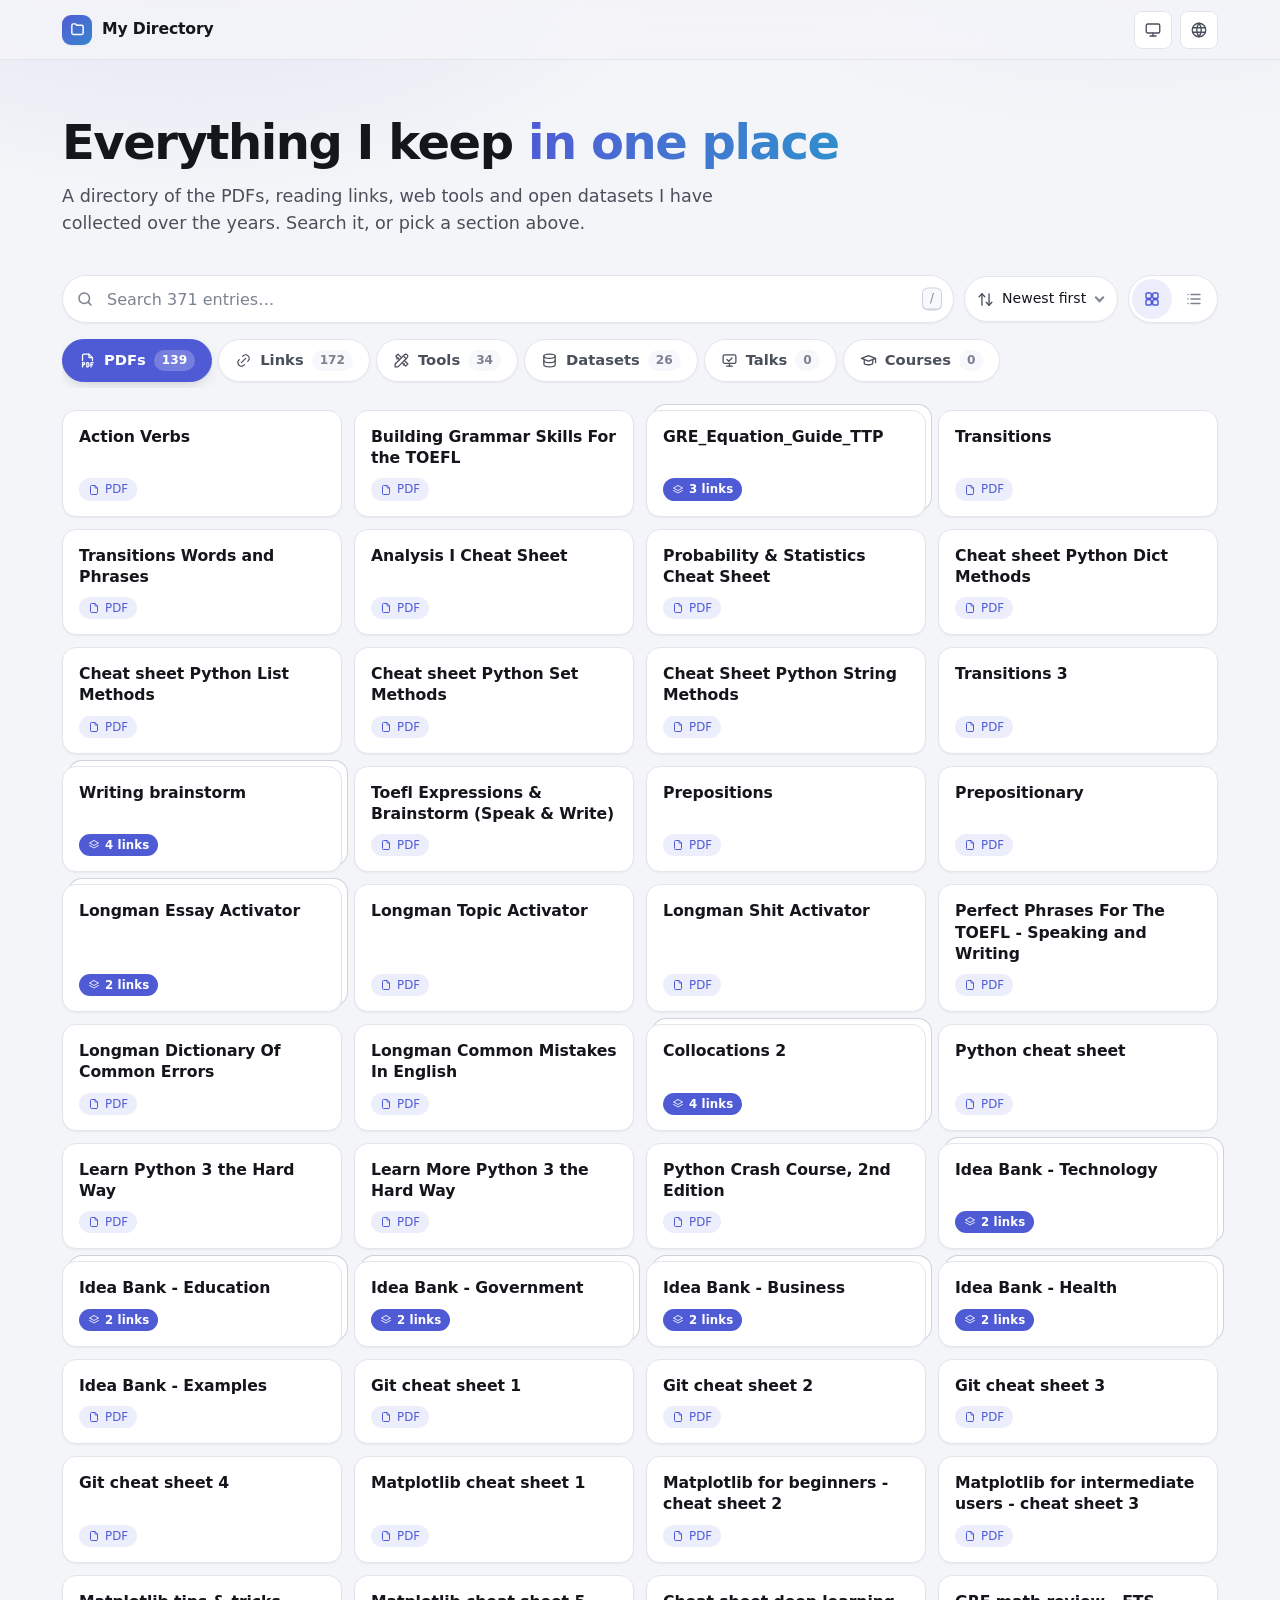
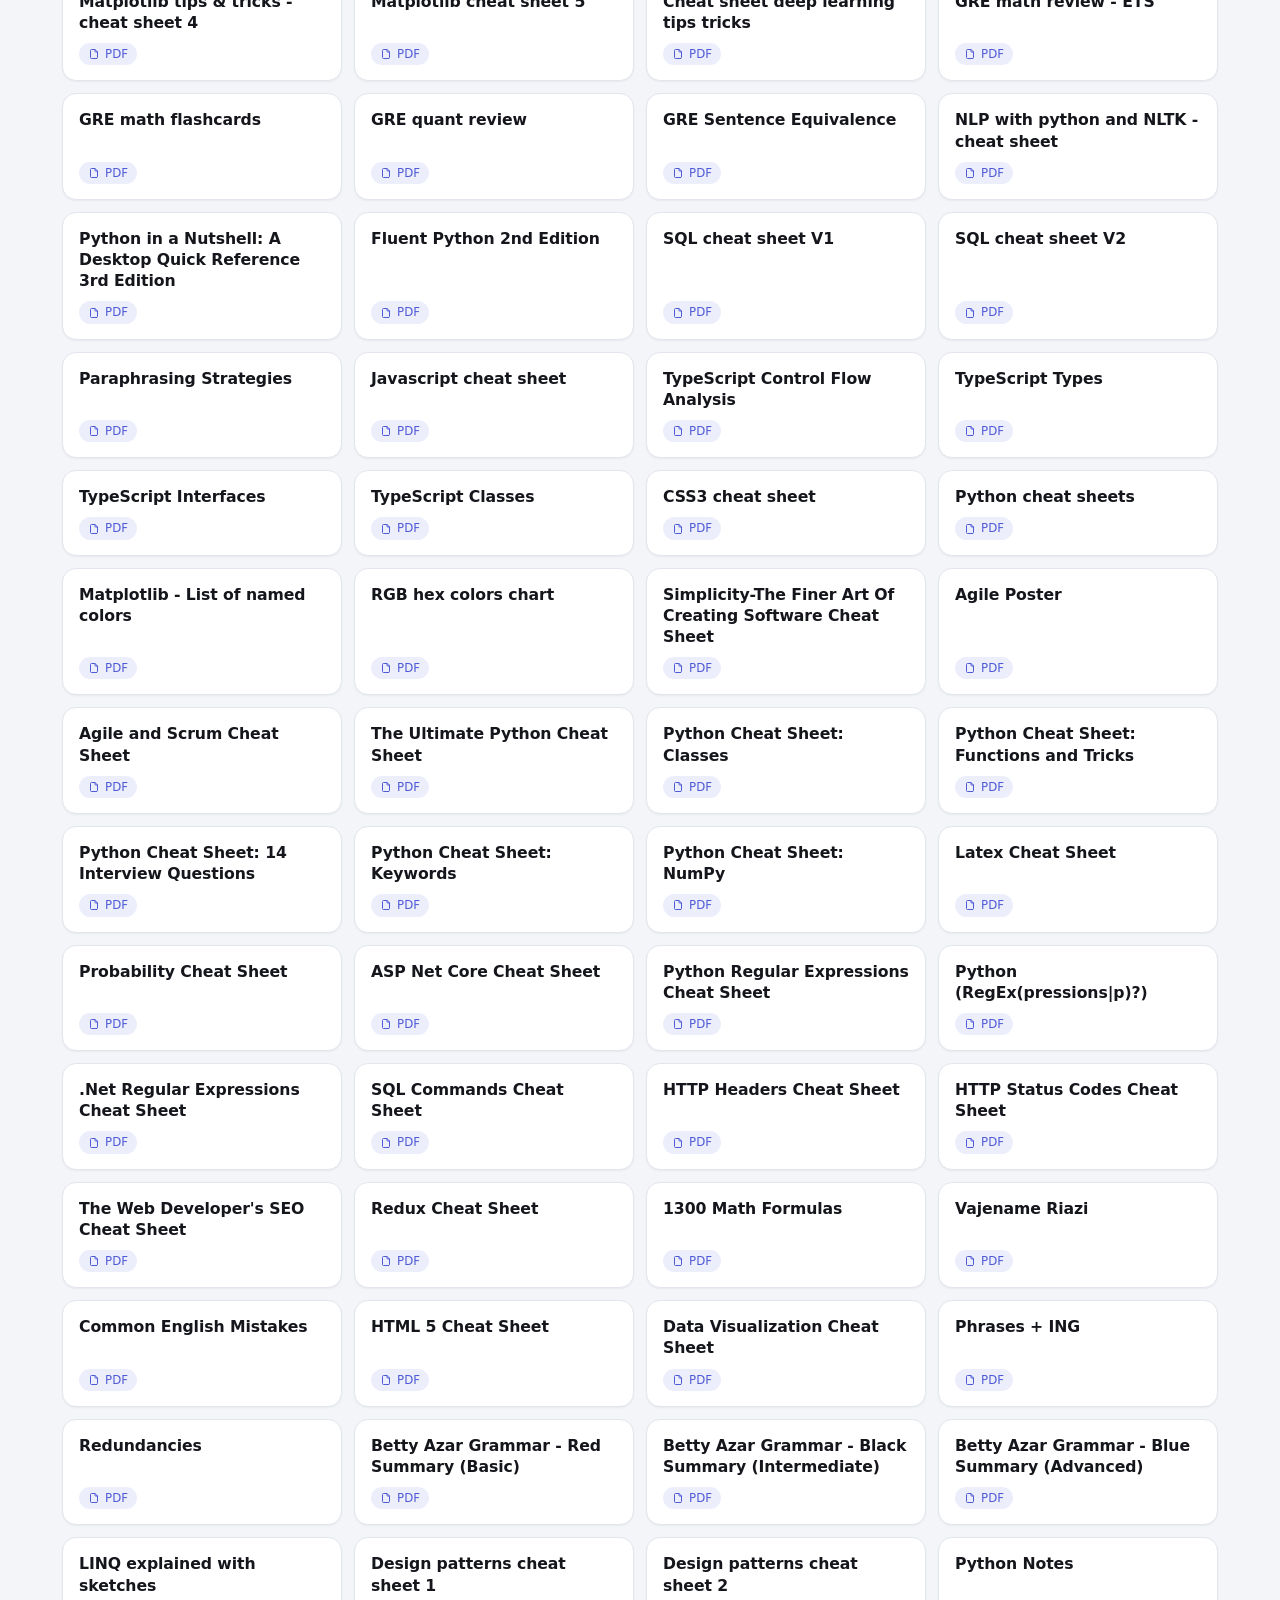
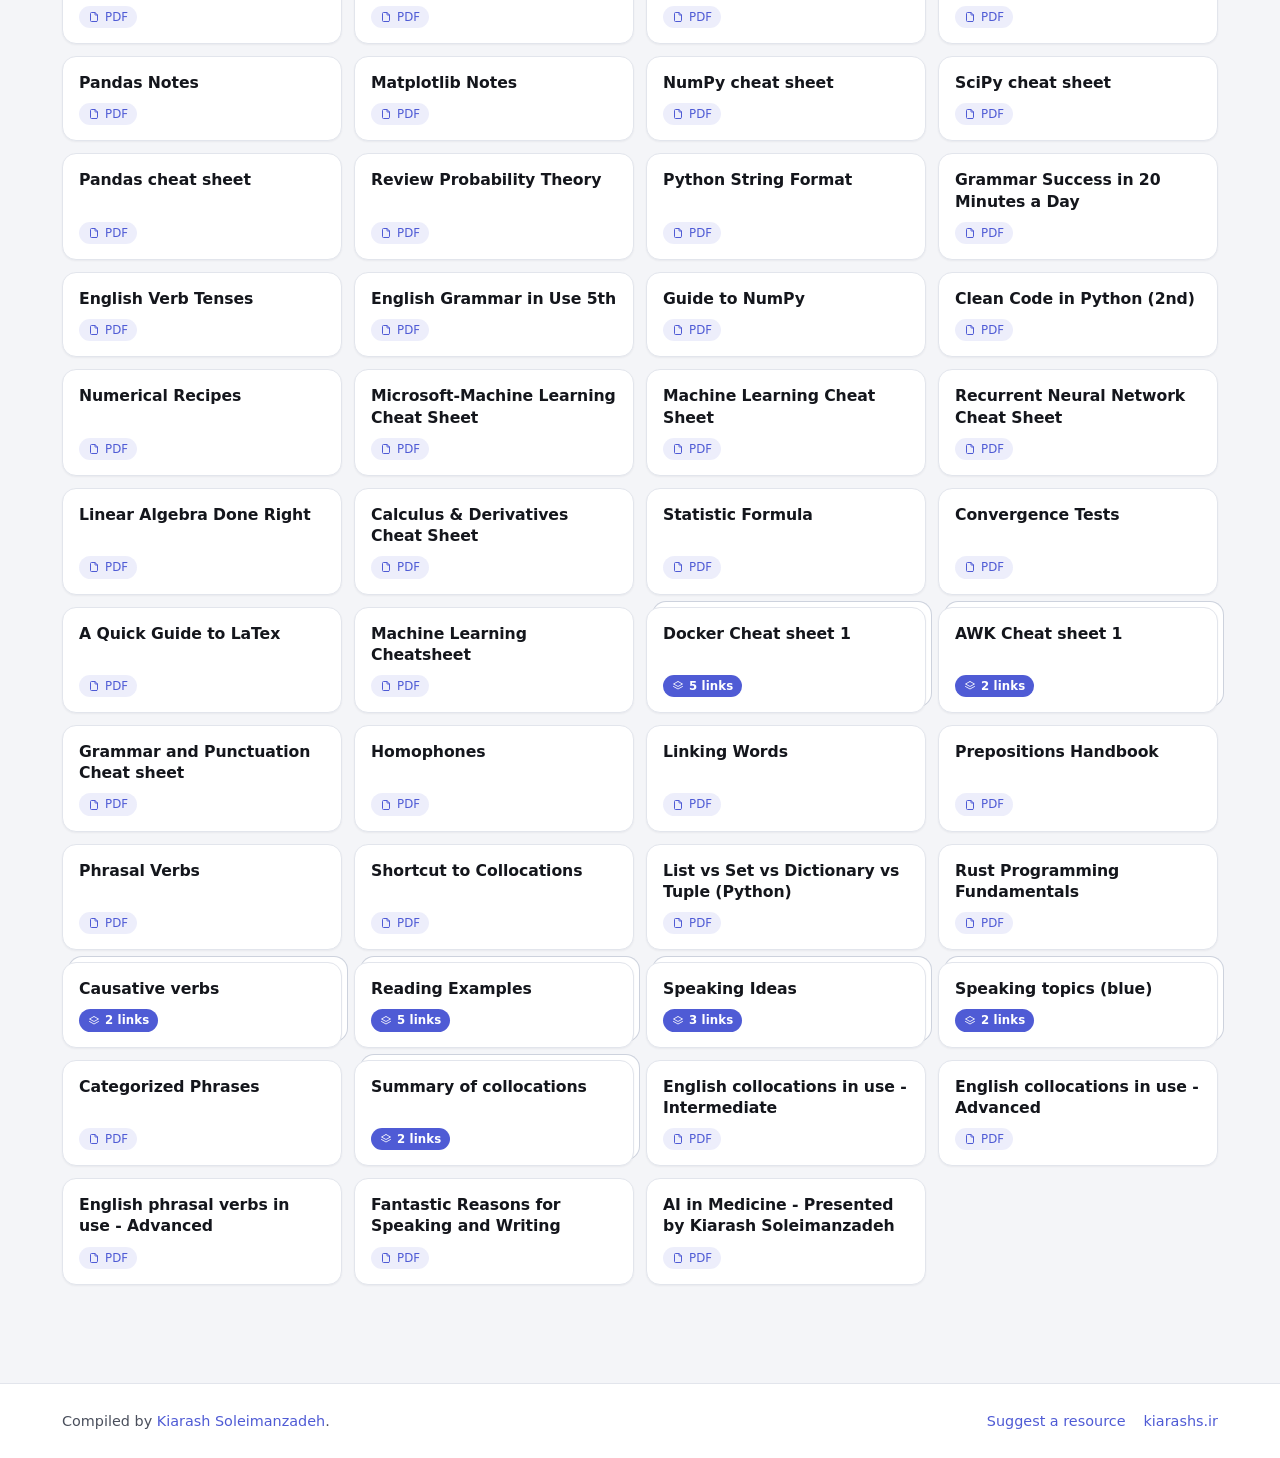
==== commit e334f63e: "Add tags, pinning, sorting, a Talks section and a new icon Five things, all driven from data/links.y" ====
--- a/index.html
+++ b/index.html
@@ -20,11 +20,13 @@
   <link rel="apple-touch-icon" sizes="180x180" href="./apple-touch-icon.png">
   <link rel="icon" type="image/png" sizes="32x32" href="./favicon-32x32.png">
   <link rel="icon" type="image/png" sizes="16x16" href="./favicon-16x16.png">
+  <link rel="icon" type="image/svg+xml" href="./static/icon.svg">
   <link rel="mask-icon" href="./safari-pinned-tab.svg" color="#4f5bd5">
   <meta name="msapplication-TileColor" content="#4f5bd5">
+  <meta name="msapplication-config" content="./browserconfig.xml">
   <link rel="manifest" href="./manifest.webmanifest">
 
-  <link rel="stylesheet" href="./static/css/directory.css?v=3ebec59e">
+  <link rel="stylesheet" href="./static/css/directory.css?v=a7c7b7c1">
 
   <script>
     // Runs before first paint, so none of this can flash.
@@ -42,7 +44,7 @@
       } catch (e) {}
 
       // Old #pdfs-style links are still in the wild; send them to the page.
-      var slugs = ["pdfs", "links", "tools", "datasets", "courses"];
+      var slugs = ["pdfs", "links", "tools", "datasets", "talks", "courses"];
       var h = location.hash.replace('#', '').toLowerCase();
       if (slugs.indexOf(h) !== -1) location.replace(h + '/');
     })();
@@ -55,6 +57,7 @@
       <g id="i-ext" fill="none" stroke="currentColor" stroke-width="2" stroke-linecap="round" stroke-linejoin="round"><path d="M11 7H6a2 2 0 0 0-2 2v9a2 2 0 0 0 2 2h9a2 2 0 0 0 2-2v-5"/><path d="M10 14 20 4"/><path d="M15 4h5v5"/></g>
       <g id="i-pdf" fill="none" stroke="currentColor" stroke-width="2" stroke-linecap="round" stroke-linejoin="round"><path d="M14 3v4a1 1 0 0 0 1 1h4"/><path d="M17 21H7a2 2 0 0 1-2-2V5a2 2 0 0 1 2-2h7l5 5v11a2 2 0 0 1-2 2z"/></g>
       <g id="i-layers" fill="none" stroke="currentColor" stroke-width="2" stroke-linecap="round" stroke-linejoin="round"><path d="M12 3 3 8l9 5 9-5-9-5z"/><path d="m3 13 9 5 9-5"/></g>
+      <g id="i-pin" fill="none" stroke="currentColor" stroke-width="2" stroke-linecap="round" stroke-linejoin="round"><path d="M12 17v5"/><path d="M9 10.8V4h6v6.8l2 3.2H7z"/></g>
       <g id="i-info" fill="none" stroke="currentColor" stroke-width="2" stroke-linecap="round" stroke-linejoin="round"><circle cx="12" cy="12" r="9"/><path d="M12 8h.01"/><path d="M11 12h1v4h1"/></g>
       <g id="i-mat-slides" fill="none" stroke="currentColor" stroke-width="2" stroke-linecap="round" stroke-linejoin="round"><rect x="3" y="4" width="18" height="12" rx="2"/><path d="M8 20h8M12 16v4"/></g>
       <g id="i-mat-notes" fill="none" stroke="currentColor" stroke-width="2" stroke-linecap="round" stroke-linejoin="round"><path d="M14 3v4a1 1 0 0 0 1 1h4"/><path d="M17 21H7a2 2 0 0 1-2-2V5a2 2 0 0 1 2-2h7l5 5v11a2 2 0 0 1-2 2z"/><path d="M9 12h6M9 16h4"/></g>
@@ -109,6 +112,16 @@
         <button class="search-clear" type="button" data-search-clear aria-label="Clear search">
           <svg viewBox="0 0 24 24" fill="none" stroke="currentColor" stroke-width="2.2" stroke-linecap="round" aria-hidden="true"><path d="M6 6l12 12M18 6L6 18"/></svg>
         </button>
+      </div>
+
+      <div class="sort-control">
+        <label class="visually-hidden" for="sort">Sort entries</label>
+        <svg class="sort-icon" viewBox="0 0 24 24" fill="none" stroke="currentColor" stroke-width="1.9" stroke-linecap="round" stroke-linejoin="round" aria-hidden="true"><path d="M7 4v16"/><path d="m3 8 4-4 4 4"/><path d="M17 20V4"/><path d="m13 16 4 4 4-4"/></svg>
+        <select id="sort" data-sort>
+          <option value="newest">Newest first</option>
+          <option value="oldest">Oldest first</option>
+          <option value="az">A – Z</option>
+        </select>
       </div>
 
       <div class="view-switch" role="group" aria-label="Layout">
@@ -140,6 +153,10 @@
         <svg viewBox="0 0 24 24" fill="none" stroke="currentColor" stroke-width="1.8" stroke-linecap="round" stroke-linejoin="round" aria-hidden="true"><ellipse cx="12" cy="6" rx="8" ry="3"/><path d="M4 6v6c0 1.657 3.582 3 8 3s8-1.343 8-3V6"/><path d="M4 12v6c0 1.657 3.582 3 8 3s8-1.343 8-3v-6"/></svg>
         <span>Datasets</span><span class="tab-count">26</span>
       </a>
+      <a class="tab" href="./talks/" data-slug="talks">
+        <svg viewBox="0 0 24 24" fill="none" stroke="currentColor" stroke-width="1.8" stroke-linecap="round" stroke-linejoin="round" aria-hidden="true"><rect x="3" y="4" width="18" height="12" rx="2"/><path d="M8 20h8"/><path d="M12 16v4"/><path d="M8.5 10.5 11 13l4.5-4.5"/></svg>
+        <span>Talks</span><span class="tab-count">0</span>
+      </a>
       <a class="tab" href="./courses/" data-slug="courses">
         <svg viewBox="0 0 24 24" fill="none" stroke="currentColor" stroke-width="1.8" stroke-linecap="round" stroke-linejoin="round" aria-hidden="true"><path d="M22 9L12 5 2 9l10 4 10-4v6"/><path d="M6 10.6V16c0 1.1 2.7 2 6 2s6-.9 6-2v-5.4"/></svg>
         <span>Courses</span><span class="tab-count">0</span>
@@ -154,15 +171,15 @@
     <p class="visually-hidden" role="status" aria-live="polite" data-live></p>
 
     <ul class="cards">
-        <li class="card" data-search="action verbs action verbs pdf">
+        <li class="card" data-search="action verbs action verbs pdf" data-order="0" data-sort-title="action verbs">
           <a class="card-title" href="./v/action-verbs/">Action Verbs</a>
           <div class="card-foot"><span class="badge badge-pdf"><svg viewBox="0 0 24 24" aria-hidden="true"><use href="#i-pdf"/></svg> PDF</span></div>
         </li>
-        <li class="card" data-search="building grammar skills for the toefl building grammar skills for the toefl pdf">
+        <li class="card" data-search="building grammar skills for the toefl building grammar skills for the toefl pdf" data-order="1" data-sort-title="building grammar skills for the toefl">
           <a class="card-title" href="./v/toefl-grammar/">Building Grammar Skills For the TOEFL</a>
           <div class="card-foot"><span class="badge badge-pdf"><svg viewBox="0 0 24 24" aria-hidden="true"><use href="#i-pdf"/></svg> PDF</span></div>
         </li>
-        <li class="card card-multi" data-search="gre_equation_guide_ttp gre_equation_guide_ttp gre glossary 1 gre glossary 2 pdf pdf focustutoring.com">
+        <li class="card card-multi" data-search="gre_equation_guide_ttp gre_equation_guide_ttp gre glossary 1 gre glossary 2 pdf pdf focustutoring.com" data-order="2" data-sort-title="gre_equation_guide_ttp">
           <button class="card-title" type="button" data-open-modal aria-haspopup="dialog" data-title="GRE_Equation_Guide_TTP">GRE_Equation_Guide_TTP<span class="visually-hidden">, 3 links</span></button>
           <ul class="card-links">
             <li><a href="./v/GRE-cheatsheet-ttp/">GRE_Equation_Guide_TTP</a><span class="badge badge-pdf"><svg viewBox="0 0 24 24" aria-hidden="true"><use href="#i-pdf"/></svg> PDF</span></li>
@@ -171,43 +188,43 @@
           </ul>
           <div class="card-foot"><span class="badge badge-count"><svg viewBox="0 0 24 24" aria-hidden="true"><use href="#i-layers"/></svg> 3 links</span></div>
         </li>
-        <li class="card" data-search="transitions transitions pdf">
+        <li class="card" data-search="transitions transitions pdf" data-order="3" data-sort-title="transitions">
           <a class="card-title" href="./v/transitions/">Transitions</a>
           <div class="card-foot"><span class="badge badge-pdf"><svg viewBox="0 0 24 24" aria-hidden="true"><use href="#i-pdf"/></svg> PDF</span></div>
         </li>
-        <li class="card" data-search="transitions words and phrases transitions words and phrases pdf">
+        <li class="card" data-search="transitions words and phrases transitions words and phrases pdf" data-order="4" data-sort-title="transitions words and phrases">
           <a class="card-title" href="./v/transitions2/">Transitions Words and Phrases</a>
           <div class="card-foot"><span class="badge badge-pdf"><svg viewBox="0 0 24 24" aria-hidden="true"><use href="#i-pdf"/></svg> PDF</span></div>
         </li>
-        <li class="card" data-search="analysis i cheat sheet analysis i cheat sheet pdf">
+        <li class="card" data-search="analysis i cheat sheet analysis i cheat sheet pdf" data-order="5" data-sort-title="analysis i cheat sheet">
           <a class="card-title" href="./v/cheatsheet_analysis_I/">Analysis I Cheat Sheet</a>
           <div class="card-foot"><span class="badge badge-pdf"><svg viewBox="0 0 24 24" aria-hidden="true"><use href="#i-pdf"/></svg> PDF</span></div>
         </li>
-        <li class="card" data-search="probability &amp; statistics cheat sheet probability &amp; statistics cheat sheet pdf">
+        <li class="card" data-search="probability &amp; statistics cheat sheet probability &amp; statistics cheat sheet pdf" data-order="6" data-sort-title="probability &amp; statistics cheat sheet">
           <a class="card-title" href="./v/Probability_Statistics/">Probability &amp; Statistics Cheat Sheet</a>
           <div class="card-foot"><span class="badge badge-pdf"><svg viewBox="0 0 24 24" aria-hidden="true"><use href="#i-pdf"/></svg> PDF</span></div>
         </li>
-        <li class="card" data-search="cheat sheet python dict methods cheat sheet python dict methods pdf">
+        <li class="card" data-search="cheat sheet python dict methods cheat sheet python dict methods pdf" data-order="7" data-sort-title="cheat sheet python dict methods">
           <a class="card-title" href="./v/python-dict-methods/">Cheat sheet Python Dict Methods</a>
           <div class="card-foot"><span class="badge badge-pdf"><svg viewBox="0 0 24 24" aria-hidden="true"><use href="#i-pdf"/></svg> PDF</span></div>
         </li>
-        <li class="card" data-search="cheat sheet python list methods cheat sheet python list methods pdf">
+        <li class="card" data-search="cheat sheet python list methods cheat sheet python list methods pdf" data-order="8" data-sort-title="cheat sheet python list methods">
           <a class="card-title" href="./v/python-list-methods/">Cheat sheet Python List Methods</a>
           <div class="card-foot"><span class="badge badge-pdf"><svg viewBox="0 0 24 24" aria-hidden="true"><use href="#i-pdf"/></svg> PDF</span></div>
         </li>
-        <li class="card" data-search="cheat sheet python set methods cheat sheet python set methods pdf">
+        <li class="card" data-search="cheat sheet python set methods cheat sheet python set methods pdf" data-order="9" data-sort-title="cheat sheet python set methods">
           <a class="card-title" href="./v/python-set-methods/">Cheat sheet Python Set Methods</a>
           <div class="card-foot"><span class="badge badge-pdf"><svg viewBox="0 0 24 24" aria-hidden="true"><use href="#i-pdf"/></svg> PDF</span></div>
         </li>
-        <li class="card" data-search="cheat sheet python string methods cheat sheet python string methods pdf">
+        <li class="card" data-search="cheat sheet python string methods cheat sheet python string methods pdf" data-order="10" data-sort-title="cheat sheet python string methods">
           <a class="card-title" href="./v/python-string-methods/">Cheat Sheet Python String Methods</a>
           <div class="card-foot"><span class="badge badge-pdf"><svg viewBox="0 0 24 24" aria-hidden="true"><use href="#i-pdf"/></svg> PDF</span></div>
         </li>
-        <li class="card" data-search="transitions 3 transitions 3 pdf">
+        <li class="card" data-search="transitions 3 transitions 3 pdf" data-order="11" data-sort-title="transitions 3">
           <a class="card-title" href="./v/transitions3/">Transitions 3</a>
           <div class="card-foot"><span class="badge badge-pdf"><svg viewBox="0 0 24 24" aria-hidden="true"><use href="#i-pdf"/></svg> PDF</span></div>
         </li>
-        <li class="card card-multi" data-search="writing brainstorm writing brainstorm golden reasons for speaking golden reasons 2 golden reasons 3 pdf pdf pdf pdf">
+        <li class="card card-multi" data-search="writing brainstorm writing brainstorm golden reasons for speaking golden reasons 2 golden reasons 3 pdf pdf pdf pdf" data-order="12" data-sort-title="writing brainstorm">
           <button class="card-title" type="button" data-open-modal aria-haspopup="dialog" data-title="Writing brainstorm">Writing brainstorm<span class="visually-hidden">, 4 links</span></button>
           <ul class="card-links">
             <li><a href="./v/writing-brainstorm/">Writing brainstorm</a><span class="badge badge-pdf"><svg viewBox="0 0 24 24" aria-hidden="true"><use href="#i-pdf"/></svg> PDF</span></li>
@@ -217,19 +234,19 @@
           </ul>
           <div class="card-foot"><span class="badge badge-count"><svg viewBox="0 0 24 24" aria-hidden="true"><use href="#i-layers"/></svg> 4 links</span></div>
         </li>
-        <li class="card" data-search="toefl expressions &amp; brainstorm (speak &amp; write) toefl expressions &amp; brainstorm (speak &amp; write) pdf">
+        <li class="card" data-search="toefl expressions &amp; brainstorm (speak &amp; write) toefl expressions &amp; brainstorm (speak &amp; write) pdf" data-order="13" data-sort-title="toefl expressions &amp; brainstorm (speak &amp; write)">
           <a class="card-title" href="./v/toefl-expressions-brainstorm/">Toefl Expressions &amp; Brainstorm (Speak &amp; Write)</a>
           <div class="card-foot"><span class="badge badge-pdf"><svg viewBox="0 0 24 24" aria-hidden="true"><use href="#i-pdf"/></svg> PDF</span></div>
         </li>
-        <li class="card" data-search="prepositions prepositions pdf">
+        <li class="card" data-search="prepositions prepositions pdf" data-order="14" data-sort-title="prepositions">
           <a class="card-title" href="./v/prepositions/">Prepositions</a>
           <div class="card-foot"><span class="badge badge-pdf"><svg viewBox="0 0 24 24" aria-hidden="true"><use href="#i-pdf"/></svg> PDF</span></div>
         </li>
-        <li class="card" data-search="prepositionary prepositionary pdf">
+        <li class="card" data-search="prepositionary prepositionary pdf" data-order="15" data-sort-title="prepositionary">
           <a class="card-title" href="./v/prepositionary/">Prepositionary</a>
           <div class="card-foot"><span class="badge badge-pdf"><svg viewBox="0 0 24 24" aria-hidden="true"><use href="#i-pdf"/></svg> PDF</span></div>
         </li>
-        <li class="card card-multi" data-search="longman essay activator longman essay activator summary pdf pdf">
+        <li class="card card-multi" data-search="longman essay activator longman essay activator summary pdf pdf" data-order="16" data-sort-title="longman essay activator">
           <button class="card-title" type="button" data-open-modal aria-haspopup="dialog" data-title="Longman Essay Activator">Longman Essay Activator<span class="visually-hidden">, 2 links</span></button>
           <ul class="card-links">
             <li><a href="./v/longman-essay-activator/">Longman Essay Activator</a><span class="badge badge-pdf"><svg viewBox="0 0 24 24" aria-hidden="true"><use href="#i-pdf"/></svg> PDF</span></li>
@@ -237,27 +254,27 @@
           </ul>
           <div class="card-foot"><span class="badge badge-count"><svg viewBox="0 0 24 24" aria-hidden="true"><use href="#i-layers"/></svg> 2 links</span></div>
         </li>
-        <li class="card" data-search="longman topic activator longman topic activator pdf">
+        <li class="card" data-search="longman topic activator longman topic activator pdf" data-order="17" data-sort-title="longman topic activator">
           <a class="card-title" href="./v/longman-topic-activator/">Longman Topic Activator</a>
           <div class="card-foot"><span class="badge badge-pdf"><svg viewBox="0 0 24 24" aria-hidden="true"><use href="#i-pdf"/></svg> PDF</span></div>
         </li>
-        <li class="card" data-search="longman shit activator longman shit activator pdf">
+        <li class="card" data-search="longman shit activator longman shit activator pdf" data-order="18" data-sort-title="longman shit activator">
           <a class="card-title" href="./v/longman-shit-activator/">Longman Shit Activator</a>
           <div class="card-foot"><span class="badge badge-pdf"><svg viewBox="0 0 24 24" aria-hidden="true"><use href="#i-pdf"/></svg> PDF</span></div>
         </li>
-        <li class="card" data-search="perfect phrases for the toefl - speaking and writing perfect phrases for the toefl - speaking and writing pdf">
+        <li class="card" data-search="perfect phrases for the toefl - speaking and writing perfect phrases for the toefl - speaking and writing pdf" data-order="19" data-sort-title="perfect phrases for the toefl - speaking and writing">
           <a class="card-title" href="./v/perfect-phrases-for-the-TOEFL/">Perfect Phrases For The TOEFL - Speaking and Writing</a>
           <div class="card-foot"><span class="badge badge-pdf"><svg viewBox="0 0 24 24" aria-hidden="true"><use href="#i-pdf"/></svg> PDF</span></div>
         </li>
-        <li class="card" data-search="longman dictionary of common errors longman dictionary of common errors pdf">
+        <li class="card" data-search="longman dictionary of common errors longman dictionary of common errors pdf" data-order="20" data-sort-title="longman dictionary of common errors">
           <a class="card-title" href="./v/longman-dictionary-of-common-errors/">Longman Dictionary Of Common Errors</a>
           <div class="card-foot"><span class="badge badge-pdf"><svg viewBox="0 0 24 24" aria-hidden="true"><use href="#i-pdf"/></svg> PDF</span></div>
         </li>
-        <li class="card" data-search="longman common mistakes in english longman common mistakes in english pdf">
+        <li class="card" data-search="longman common mistakes in english longman common mistakes in english pdf" data-order="21" data-sort-title="longman common mistakes in english">
           <a class="card-title" href="./v/longman-common-mistakes/">Longman Common Mistakes In English</a>
           <div class="card-foot"><span class="badge badge-pdf"><svg viewBox="0 0 24 24" aria-hidden="true"><use href="#i-pdf"/></svg> PDF</span></div>
         </li>
-        <li class="card card-multi" data-search="collocations 2 collocations 2 collocations 3 collocations 4 collocations 5 pdf pdf pdf pdf">
+        <li class="card card-multi" data-search="collocations 2 collocations 2 collocations 3 collocations 4 collocations 5 pdf pdf pdf pdf" data-order="22" data-sort-title="collocations 2">
           <button class="card-title" type="button" data-open-modal aria-haspopup="dialog" data-title="Collocations 2">Collocations 2<span class="visually-hidden">, 4 links</span></button>
           <ul class="card-links">
             <li><a href="./v/collocations-2/">Collocations 2</a><span class="badge badge-pdf"><svg viewBox="0 0 24 24" aria-hidden="true"><use href="#i-pdf"/></svg> PDF</span></li>
@@ -267,23 +284,23 @@
           </ul>
           <div class="card-foot"><span class="badge badge-count"><svg viewBox="0 0 24 24" aria-hidden="true"><use href="#i-layers"/></svg> 4 links</span></div>
         </li>
-        <li class="card" data-search="python cheat sheet python cheat sheet pdf">
+        <li class="card" data-search="python cheat sheet python cheat sheet pdf" data-order="23" data-sort-title="python cheat sheet">
           <a class="card-title" href="./v/python-cheatsheet/">Python cheat sheet</a>
           <div class="card-foot"><span class="badge badge-pdf"><svg viewBox="0 0 24 24" aria-hidden="true"><use href="#i-pdf"/></svg> PDF</span></div>
         </li>
-        <li class="card" data-search="learn python 3 the hard way learn python 3 the hard way pdf">
+        <li class="card" data-search="learn python 3 the hard way learn python 3 the hard way pdf" data-order="24" data-sort-title="learn python 3 the hard way">
           <a class="card-title" href="./v/learn-python3/">Learn Python 3 the Hard Way</a>
           <div class="card-foot"><span class="badge badge-pdf"><svg viewBox="0 0 24 24" aria-hidden="true"><use href="#i-pdf"/></svg> PDF</span></div>
         </li>
-        <li class="card" data-search="learn more python 3 the hard way learn more python 3 the hard way pdf">
+        <li class="card" data-search="learn more python 3 the hard way learn more python 3 the hard way pdf" data-order="25" data-sort-title="learn more python 3 the hard way">
           <a class="card-title" href="./v/learn-more-python3/">Learn More Python 3 the Hard Way</a>
           <div class="card-foot"><span class="badge badge-pdf"><svg viewBox="0 0 24 24" aria-hidden="true"><use href="#i-pdf"/></svg> PDF</span></div>
         </li>
-        <li class="card" data-search="python crash course, 2nd edition python crash course, 2nd edition pdf">
+        <li class="card" data-search="python crash course, 2nd edition python crash course, 2nd edition pdf" data-order="26" data-sort-title="python crash course, 2nd edition">
           <a class="card-title" href="./v/python-crash-course2/">Python Crash Course, 2nd Edition</a>
           <div class="card-foot"><span class="badge badge-pdf"><svg viewBox="0 0 24 24" aria-hidden="true"><use href="#i-pdf"/></svg> PDF</span></div>
         </li>
-        <li class="card card-multi" data-search="idea bank - technology idea bank - technology summary pdf pdf">
+        <li class="card card-multi" data-search="idea bank - technology idea bank - technology summary pdf pdf" data-order="27" data-sort-title="idea bank - technology">
           <button class="card-title" type="button" data-open-modal aria-haspopup="dialog" data-title="Idea Bank - Technology">Idea Bank - Technology<span class="visually-hidden">, 2 links</span></button>
           <ul class="card-links">
             <li><a href="./v/idea-bank-technology/">Idea Bank - Technology</a><span class="badge badge-pdf"><svg viewBox="0 0 24 24" aria-hidden="true"><use href="#i-pdf"/></svg> PDF</span></li>
@@ -291,7 +308,7 @@
           </ul>
           <div class="card-foot"><span class="badge badge-count"><svg viewBox="0 0 24 24" aria-hidden="true"><use href="#i-layers"/></svg> 2 links</span></div>
         </li>
-        <li class="card card-multi" data-search="idea bank - education idea bank - education summary pdf pdf">
+        <li class="card card-multi" data-search="idea bank - education idea bank - education summary pdf pdf" data-order="28" data-sort-title="idea bank - education">
           <button class="card-title" type="button" data-open-modal aria-haspopup="dialog" data-title="Idea Bank - Education">Idea Bank - Education<span class="visually-hidden">, 2 links</span></button>
           <ul class="card-links">
             <li><a href="./v/idea-bank-education/">Idea Bank - Education</a><span class="badge badge-pdf"><svg viewBox="0 0 24 24" aria-hidden="true"><use href="#i-pdf"/></svg> PDF</span></li>
@@ -299,7 +316,7 @@
           </ul>
           <div class="card-foot"><span class="badge badge-count"><svg viewBox="0 0 24 24" aria-hidden="true"><use href="#i-layers"/></svg> 2 links</span></div>
         </li>
-        <li class="card card-multi" data-search="idea bank - government idea bank - government summary pdf pdf">
+        <li class="card card-multi" data-search="idea bank - government idea bank - government summary pdf pdf" data-order="29" data-sort-title="idea bank - government">
           <button class="card-title" type="button" data-open-modal aria-haspopup="dialog" data-title="Idea Bank - Government">Idea Bank - Government<span class="visually-hidden">, 2 links</span></button>
           <ul class="card-links">
             <li><a href="./v/idea-bank-government/">Idea Bank - Government</a><span class="badge badge-pdf"><svg viewBox="0 0 24 24" aria-hidden="true"><use href="#i-pdf"/></svg> PDF</span></li>
@@ -307,7 +324,7 @@
           </ul>
           <div class="card-foot"><span class="badge badge-count"><svg viewBox="0 0 24 24" aria-hidden="true"><use href="#i-layers"/></svg> 2 links</span></div>
         </li>
-        <li class="card card-multi" data-search="idea bank - business idea bank - business summary pdf pdf">
+        <li class="card card-multi" data-search="idea bank - business idea bank - business summary pdf pdf" data-order="30" data-sort-title="idea bank - business">
           <button class="card-title" type="button" data-open-modal aria-haspopup="dialog" data-title="Idea Bank - Business">Idea Bank - Business<span class="visually-hidden">, 2 links</span></button>
           <ul class="card-links">
             <li><a href="./v/idea-bank-business/">Idea Bank - Business</a><span class="badge badge-pdf"><svg viewBox="0 0 24 24" aria-hidden="true"><use href="#i-pdf"/></svg> PDF</span></li>
@@ -315,7 +332,7 @@
           </ul>
           <div class="card-foot"><span class="badge badge-count"><svg viewBox="0 0 24 24" aria-hidden="true"><use href="#i-layers"/></svg> 2 links</span></div>
         </li>
-        <li class="card card-multi" data-search="idea bank - health idea bank - health summary pdf pdf">
+        <li class="card card-multi" data-search="idea bank - health idea bank - health summary pdf pdf" data-order="31" data-sort-title="idea bank - health">
           <button class="card-title" type="button" data-open-modal aria-haspopup="dialog" data-title="Idea Bank - Health">Idea Bank - Health<span class="visually-hidden">, 2 links</span></button>
           <ul class="card-links">
             <li><a href="./v/idea-bank-health/">Idea Bank - Health</a><span class="badge badge-pdf"><svg viewBox="0 0 24 24" aria-hidden="true"><use href="#i-pdf"/></svg> PDF</span></li>
@@ -323,351 +340,351 @@
           </ul>
           <div class="card-foot"><span class="badge badge-count"><svg viewBox="0 0 24 24" aria-hidden="true"><use href="#i-layers"/></svg> 2 links</span></div>
         </li>
-        <li class="card" data-search="idea bank - examples idea bank - examples pdf">
+        <li class="card" data-search="idea bank - examples idea bank - examples pdf" data-order="32" data-sort-title="idea bank - examples">
           <a class="card-title" href="./v/Idea_Bank_Examples/">Idea Bank - Examples</a>
           <div class="card-foot"><span class="badge badge-pdf"><svg viewBox="0 0 24 24" aria-hidden="true"><use href="#i-pdf"/></svg> PDF</span></div>
         </li>
-        <li class="card" data-search="git cheat sheet 1 git cheat sheet 1 pdf">
+        <li class="card" data-search="git cheat sheet 1 git cheat sheet 1 pdf" data-order="33" data-sort-title="git cheat sheet 1">
           <a class="card-title" href="./v/git-cheatsheet1/">Git cheat sheet 1</a>
           <div class="card-foot"><span class="badge badge-pdf"><svg viewBox="0 0 24 24" aria-hidden="true"><use href="#i-pdf"/></svg> PDF</span></div>
         </li>
-        <li class="card" data-search="git cheat sheet 2 git cheat sheet 2 pdf">
+        <li class="card" data-search="git cheat sheet 2 git cheat sheet 2 pdf" data-order="34" data-sort-title="git cheat sheet 2">
           <a class="card-title" href="./v/git-cheatsheet2/">Git cheat sheet 2</a>
           <div class="card-foot"><span class="badge badge-pdf"><svg viewBox="0 0 24 24" aria-hidden="true"><use href="#i-pdf"/></svg> PDF</span></div>
         </li>
-        <li class="card" data-search="git cheat sheet 3 git cheat sheet 3 pdf">
+        <li class="card" data-search="git cheat sheet 3 git cheat sheet 3 pdf" data-order="35" data-sort-title="git cheat sheet 3">
           <a class="card-title" href="./v/git-cheatsheet3/">Git cheat sheet 3</a>
           <div class="card-foot"><span class="badge badge-pdf"><svg viewBox="0 0 24 24" aria-hidden="true"><use href="#i-pdf"/></svg> PDF</span></div>
         </li>
-        <li class="card" data-search="git cheat sheet 4 git cheat sheet 4 pdf">
+        <li class="card" data-search="git cheat sheet 4 git cheat sheet 4 pdf" data-order="36" data-sort-title="git cheat sheet 4">
           <a class="card-title" href="./v/git-cheatsheet4/">Git cheat sheet 4</a>
           <div class="card-foot"><span class="badge badge-pdf"><svg viewBox="0 0 24 24" aria-hidden="true"><use href="#i-pdf"/></svg> PDF</span></div>
         </li>
-        <li class="card" data-search="matplotlib cheat sheet 1 matplotlib cheat sheet 1 pdf">
+        <li class="card" data-search="matplotlib cheat sheet 1 matplotlib cheat sheet 1 pdf" data-order="37" data-sort-title="matplotlib cheat sheet 1">
           <a class="card-title" href="./v/matplotlib-cheatsheet1/">Matplotlib cheat sheet 1</a>
           <div class="card-foot"><span class="badge badge-pdf"><svg viewBox="0 0 24 24" aria-hidden="true"><use href="#i-pdf"/></svg> PDF</span></div>
         </li>
-        <li class="card" data-search="matplotlib for beginners - cheat sheet 2 matplotlib for beginners - cheat sheet 2 pdf">
+        <li class="card" data-search="matplotlib for beginners - cheat sheet 2 matplotlib for beginners - cheat sheet 2 pdf" data-order="38" data-sort-title="matplotlib for beginners - cheat sheet 2">
           <a class="card-title" href="./v/matplotlib-cheatsheet2/">Matplotlib for beginners - cheat sheet 2</a>
           <div class="card-foot"><span class="badge badge-pdf"><svg viewBox="0 0 24 24" aria-hidden="true"><use href="#i-pdf"/></svg> PDF</span></div>
         </li>
-        <li class="card" data-search="matplotlib for intermediate users - cheat sheet 3 matplotlib for intermediate users - cheat sheet 3 pdf">
+        <li class="card" data-search="matplotlib for intermediate users - cheat sheet 3 matplotlib for intermediate users - cheat sheet 3 pdf" data-order="39" data-sort-title="matplotlib for intermediate users - cheat sheet 3">
           <a class="card-title" href="./v/matplotlib-cheatsheet3/">Matplotlib for intermediate users - cheat sheet 3</a>
           <div class="card-foot"><span class="badge badge-pdf"><svg viewBox="0 0 24 24" aria-hidden="true"><use href="#i-pdf"/></svg> PDF</span></div>
         </li>
-        <li class="card" data-search="matplotlib tips &amp; tricks - cheat sheet 4 matplotlib tips &amp; tricks - cheat sheet 4 pdf">
+        <li class="card" data-search="matplotlib tips &amp; tricks - cheat sheet 4 matplotlib tips &amp; tricks - cheat sheet 4 pdf" data-order="40" data-sort-title="matplotlib tips &amp; tricks - cheat sheet 4">
           <a class="card-title" href="./v/matplotlib-cheatsheet4/">Matplotlib tips &amp; tricks - cheat sheet 4</a>
           <div class="card-foot"><span class="badge badge-pdf"><svg viewBox="0 0 24 24" aria-hidden="true"><use href="#i-pdf"/></svg> PDF</span></div>
         </li>
-        <li class="card" data-search="matplotlib cheat sheet 5 matplotlib cheat sheet 5 pdf">
+        <li class="card" data-search="matplotlib cheat sheet 5 matplotlib cheat sheet 5 pdf" data-order="41" data-sort-title="matplotlib cheat sheet 5">
           <a class="card-title" href="./v/matplotlib-cheatsheet5/">Matplotlib cheat sheet 5</a>
           <div class="card-foot"><span class="badge badge-pdf"><svg viewBox="0 0 24 24" aria-hidden="true"><use href="#i-pdf"/></svg> PDF</span></div>
         </li>
-        <li class="card" data-search="cheat sheet deep learning tips tricks cheat sheet deep learning tips tricks pdf">
+        <li class="card" data-search="cheat sheet deep learning tips tricks cheat sheet deep learning tips tricks pdf" data-order="42" data-sort-title="cheat sheet deep learning tips tricks">
           <a class="card-title" href="./v/dl-tips-cheatsheet/">Cheat sheet deep learning tips tricks</a>
           <div class="card-foot"><span class="badge badge-pdf"><svg viewBox="0 0 24 24" aria-hidden="true"><use href="#i-pdf"/></svg> PDF</span></div>
         </li>
-        <li class="card" data-search="gre math review - ets gre math review - ets pdf">
+        <li class="card" data-search="gre math review - ets gre math review - ets pdf" data-order="43" data-sort-title="gre math review - ets">
           <a class="card-title" href="./v/ets-gre-math-review/">GRE math review - ETS</a>
           <div class="card-foot"><span class="badge badge-pdf"><svg viewBox="0 0 24 24" aria-hidden="true"><use href="#i-pdf"/></svg> PDF</span></div>
         </li>
-        <li class="card" data-search="gre math flashcards gre math flashcards pdf">
+        <li class="card" data-search="gre math flashcards gre math flashcards pdf" data-order="44" data-sort-title="gre math flashcards">
           <a class="card-title" href="./v/gre-math-flashcards/">GRE math flashcards</a>
           <div class="card-foot"><span class="badge badge-pdf"><svg viewBox="0 0 24 24" aria-hidden="true"><use href="#i-pdf"/></svg> PDF</span></div>
         </li>
-        <li class="card" data-search="gre quant review gre quant review pdf">
+        <li class="card" data-search="gre quant review gre quant review pdf" data-order="45" data-sort-title="gre quant review">
           <a class="card-title" href="./v/gre-quant-review/">GRE quant review</a>
           <div class="card-foot"><span class="badge badge-pdf"><svg viewBox="0 0 24 24" aria-hidden="true"><use href="#i-pdf"/></svg> PDF</span></div>
         </li>
-        <li class="card" data-search="gre sentence equivalence gre sentence equivalence pdf">
+        <li class="card" data-search="gre sentence equivalence gre sentence equivalence pdf" data-order="46" data-sort-title="gre sentence equivalence">
           <a class="card-title" href="./v/gre-sentence-equivalence/">GRE Sentence Equivalence</a>
           <div class="card-foot"><span class="badge badge-pdf"><svg viewBox="0 0 24 24" aria-hidden="true"><use href="#i-pdf"/></svg> PDF</span></div>
         </li>
-        <li class="card" data-search="nlp with python and nltk - cheat sheet nlp with python and nltk - cheat sheet pdf">
+        <li class="card" data-search="nlp with python and nltk - cheat sheet nlp with python and nltk - cheat sheet pdf" data-order="47" data-sort-title="nlp with python and nltk - cheat sheet">
           <a class="card-title" href="./v/nlp-with-python-nltk/">NLP with python and NLTK - cheat sheet</a>
           <div class="card-foot"><span class="badge badge-pdf"><svg viewBox="0 0 24 24" aria-hidden="true"><use href="#i-pdf"/></svg> PDF</span></div>
         </li>
-        <li class="card" data-search="python in a nutshell: a desktop quick reference 3rd edition python in a nutshell: a desktop quick reference 3rd edition pdf">
+        <li class="card" data-search="python in a nutshell: a desktop quick reference 3rd edition python in a nutshell: a desktop quick reference 3rd edition pdf" data-order="48" data-sort-title="python in a nutshell: a desktop quick reference 3rd edition">
           <a class="card-title" href="./v/python-nutshell3/">Python in a Nutshell: A Desktop Quick Reference 3rd Edition</a>
           <div class="card-foot"><span class="badge badge-pdf"><svg viewBox="0 0 24 24" aria-hidden="true"><use href="#i-pdf"/></svg> PDF</span></div>
         </li>
-        <li class="card" data-search="fluent python 2nd edition fluent python 2nd edition pdf">
+        <li class="card" data-search="fluent python 2nd edition fluent python 2nd edition pdf" data-order="49" data-sort-title="fluent python 2nd edition">
           <a class="card-title" href="./v/fluent-python2/">Fluent Python 2nd Edition</a>
           <div class="card-foot"><span class="badge badge-pdf"><svg viewBox="0 0 24 24" aria-hidden="true"><use href="#i-pdf"/></svg> PDF</span></div>
         </li>
-        <li class="card" data-search="sql cheat sheet v1 sql cheat sheet v1 pdf">
+        <li class="card" data-search="sql cheat sheet v1 sql cheat sheet v1 pdf" data-order="50" data-sort-title="sql cheat sheet v1">
           <a class="card-title" href="./v/sql-v1/">SQL cheat sheet V1</a>
           <div class="card-foot"><span class="badge badge-pdf"><svg viewBox="0 0 24 24" aria-hidden="true"><use href="#i-pdf"/></svg> PDF</span></div>
         </li>
-        <li class="card" data-search="sql cheat sheet v2 sql cheat sheet v2 pdf">
+        <li class="card" data-search="sql cheat sheet v2 sql cheat sheet v2 pdf" data-order="51" data-sort-title="sql cheat sheet v2">
           <a class="card-title" href="./v/sql-v2-dark/">SQL cheat sheet V2</a>
           <div class="card-foot"><span class="badge badge-pdf"><svg viewBox="0 0 24 24" aria-hidden="true"><use href="#i-pdf"/></svg> PDF</span></div>
         </li>
-        <li class="card" data-search="paraphrasing strategies paraphrasing strategies pdf">
+        <li class="card" data-search="paraphrasing strategies paraphrasing strategies pdf" data-order="52" data-sort-title="paraphrasing strategies">
           <a class="card-title" href="./v/paraphrase1/">Paraphrasing Strategies</a>
           <div class="card-foot"><span class="badge badge-pdf"><svg viewBox="0 0 24 24" aria-hidden="true"><use href="#i-pdf"/></svg> PDF</span></div>
         </li>
-        <li class="card" data-search="javascript cheat sheet javascript cheat sheet pdf">
+        <li class="card" data-search="javascript cheat sheet javascript cheat sheet pdf" data-order="53" data-sort-title="javascript cheat sheet">
           <a class="card-title" href="./v/javascript-cheatsheet/">Javascript cheat sheet</a>
           <div class="card-foot"><span class="badge badge-pdf"><svg viewBox="0 0 24 24" aria-hidden="true"><use href="#i-pdf"/></svg> PDF</span></div>
         </li>
-        <li class="card" data-search="typescript control flow analysis typescript control flow analysis pdf">
+        <li class="card" data-search="typescript control flow analysis typescript control flow analysis pdf" data-order="54" data-sort-title="typescript control flow analysis">
           <a class="card-title" href="./v/typescript-control-flow-analysis/">TypeScript Control Flow Analysis</a>
           <div class="card-foot"><span class="badge badge-pdf"><svg viewBox="0 0 24 24" aria-hidden="true"><use href="#i-pdf"/></svg> PDF</span></div>
         </li>
-        <li class="card" data-search="typescript types typescript types pdf">
+        <li class="card" data-search="typescript types typescript types pdf" data-order="55" data-sort-title="typescript types">
           <a class="card-title" href="./v/typescript-types/">TypeScript Types</a>
           <div class="card-foot"><span class="badge badge-pdf"><svg viewBox="0 0 24 24" aria-hidden="true"><use href="#i-pdf"/></svg> PDF</span></div>
         </li>
-        <li class="card" data-search="typescript interfaces typescript interfaces pdf">
+        <li class="card" data-search="typescript interfaces typescript interfaces pdf" data-order="56" data-sort-title="typescript interfaces">
           <a class="card-title" href="./v/typescript-interfaces/">TypeScript Interfaces</a>
           <div class="card-foot"><span class="badge badge-pdf"><svg viewBox="0 0 24 24" aria-hidden="true"><use href="#i-pdf"/></svg> PDF</span></div>
         </li>
-        <li class="card" data-search="typescript classes typescript classes pdf">
+        <li class="card" data-search="typescript classes typescript classes pdf" data-order="57" data-sort-title="typescript classes">
           <a class="card-title" href="./v/typescript-classes/">TypeScript Classes</a>
           <div class="card-foot"><span class="badge badge-pdf"><svg viewBox="0 0 24 24" aria-hidden="true"><use href="#i-pdf"/></svg> PDF</span></div>
         </li>
-        <li class="card" data-search="css3 cheat sheet css3 cheat sheet pdf">
+        <li class="card" data-search="css3 cheat sheet css3 cheat sheet pdf" data-order="58" data-sort-title="css3 cheat sheet">
           <a class="card-title" href="./v/css3-cheatsheet/">CSS3 cheat sheet</a>
           <div class="card-foot"><span class="badge badge-pdf"><svg viewBox="0 0 24 24" aria-hidden="true"><use href="#i-pdf"/></svg> PDF</span></div>
         </li>
-        <li class="card" data-search="python cheat sheets python cheat sheets pdf">
+        <li class="card" data-search="python cheat sheets python cheat sheets pdf" data-order="59" data-sort-title="python cheat sheets">
           <a class="card-title" href="./v/python-cheatsheets/">Python cheat sheets</a>
           <div class="card-foot"><span class="badge badge-pdf"><svg viewBox="0 0 24 24" aria-hidden="true"><use href="#i-pdf"/></svg> PDF</span></div>
         </li>
-        <li class="card" data-search="matplotlib - list of named colors matplotlib - list of named colors pdf">
+        <li class="card" data-search="matplotlib - list of named colors matplotlib - list of named colors pdf" data-order="60" data-sort-title="matplotlib - list of named colors">
           <a class="card-title" href="./v/matplotlib-colors/">Matplotlib - List of named colors</a>
           <div class="card-foot"><span class="badge badge-pdf"><svg viewBox="0 0 24 24" aria-hidden="true"><use href="#i-pdf"/></svg> PDF</span></div>
         </li>
-        <li class="card" data-search="rgb hex colors chart rgb hex colors chart pdf">
+        <li class="card" data-search="rgb hex colors chart rgb hex colors chart pdf" data-order="61" data-sort-title="rgb hex colors chart">
           <a class="card-title" href="./v/color-chart/">RGB hex colors chart</a>
           <div class="card-foot"><span class="badge badge-pdf"><svg viewBox="0 0 24 24" aria-hidden="true"><use href="#i-pdf"/></svg> PDF</span></div>
         </li>
-        <li class="card" data-search="simplicity-the finer art of creating software cheat sheet simplicity-the finer art of creating software cheat sheet pdf">
+        <li class="card" data-search="simplicity-the finer art of creating software cheat sheet simplicity-the finer art of creating software cheat sheet pdf" data-order="62" data-sort-title="simplicity-the finer art of creating software cheat sheet">
           <a class="card-title" href="./v/simplicity-cheatsheet/">Simplicity-The Finer Art Of Creating Software Cheat Sheet</a>
           <div class="card-foot"><span class="badge badge-pdf"><svg viewBox="0 0 24 24" aria-hidden="true"><use href="#i-pdf"/></svg> PDF</span></div>
         </li>
-        <li class="card" data-search="agile poster agile poster pdf">
+        <li class="card" data-search="agile poster agile poster pdf" data-order="63" data-sort-title="agile poster">
           <a class="card-title" href="./v/agile-poster/">Agile Poster</a>
           <div class="card-foot"><span class="badge badge-pdf"><svg viewBox="0 0 24 24" aria-hidden="true"><use href="#i-pdf"/></svg> PDF</span></div>
         </li>
-        <li class="card" data-search="agile and scrum cheat sheet agile and scrum cheat sheet pdf">
+        <li class="card" data-search="agile and scrum cheat sheet agile and scrum cheat sheet pdf" data-order="64" data-sort-title="agile and scrum cheat sheet">
           <a class="card-title" href="./v/agile-scrum-cheatsheet/">Agile and Scrum Cheat Sheet</a>
           <div class="card-foot"><span class="badge badge-pdf"><svg viewBox="0 0 24 24" aria-hidden="true"><use href="#i-pdf"/></svg> PDF</span></div>
         </li>
-        <li class="card" data-search="the ultimate python cheat sheet the ultimate python cheat sheet pdf">
+        <li class="card" data-search="the ultimate python cheat sheet the ultimate python cheat sheet pdf" data-order="65" data-sort-title="the ultimate python cheat sheet">
           <a class="card-title" href="./v/ultimate-python-cheatsheet/">The Ultimate Python Cheat Sheet</a>
           <div class="card-foot"><span class="badge badge-pdf"><svg viewBox="0 0 24 24" aria-hidden="true"><use href="#i-pdf"/></svg> PDF</span></div>
         </li>
-        <li class="card" data-search="python cheat sheet: classes python cheat sheet: classes pdf">
+        <li class="card" data-search="python cheat sheet: classes python cheat sheet: classes pdf" data-order="66" data-sort-title="python cheat sheet: classes">
           <a class="card-title" href="./v/python-cheatsheet-classes/">Python Cheat Sheet: Classes</a>
           <div class="card-foot"><span class="badge badge-pdf"><svg viewBox="0 0 24 24" aria-hidden="true"><use href="#i-pdf"/></svg> PDF</span></div>
         </li>
-        <li class="card" data-search="python cheat sheet: functions and tricks python cheat sheet: functions and tricks pdf">
+        <li class="card" data-search="python cheat sheet: functions and tricks python cheat sheet: functions and tricks pdf" data-order="67" data-sort-title="python cheat sheet: functions and tricks">
           <a class="card-title" href="./v/python-cheatsheet-functricks/">Python Cheat Sheet: Functions and Tricks</a>
           <div class="card-foot"><span class="badge badge-pdf"><svg viewBox="0 0 24 24" aria-hidden="true"><use href="#i-pdf"/></svg> PDF</span></div>
         </li>
-        <li class="card" data-search="python cheat sheet: 14 interview questions python cheat sheet: 14 interview questions pdf">
+        <li class="card" data-search="python cheat sheet: 14 interview questions python cheat sheet: 14 interview questions pdf" data-order="68" data-sort-title="python cheat sheet: 14 interview questions">
           <a class="card-title" href="./v/python-cheatsheet-interviewqs/">Python Cheat Sheet: 14 Interview Questions</a>
           <div class="card-foot"><span class="badge badge-pdf"><svg viewBox="0 0 24 24" aria-hidden="true"><use href="#i-pdf"/></svg> PDF</span></div>
         </li>
-        <li class="card" data-search="python cheat sheet: keywords python cheat sheet: keywords pdf">
+        <li class="card" data-search="python cheat sheet: keywords python cheat sheet: keywords pdf" data-order="69" data-sort-title="python cheat sheet: keywords">
           <a class="card-title" href="./v/python-cheatsheet-keywords/">Python Cheat Sheet: Keywords</a>
           <div class="card-foot"><span class="badge badge-pdf"><svg viewBox="0 0 24 24" aria-hidden="true"><use href="#i-pdf"/></svg> PDF</span></div>
         </li>
-        <li class="card" data-search="python cheat sheet: numpy python cheat sheet: numpy pdf">
+        <li class="card" data-search="python cheat sheet: numpy python cheat sheet: numpy pdf" data-order="70" data-sort-title="python cheat sheet: numpy">
           <a class="card-title" href="./v/python-cheatsheet-numpy/">Python Cheat Sheet: NumPy</a>
           <div class="card-foot"><span class="badge badge-pdf"><svg viewBox="0 0 24 24" aria-hidden="true"><use href="#i-pdf"/></svg> PDF</span></div>
         </li>
-        <li class="card" data-search="latex cheat sheet latex cheat sheet pdf">
+        <li class="card" data-search="latex cheat sheet latex cheat sheet pdf" data-order="71" data-sort-title="latex cheat sheet">
           <a class="card-title" href="./v/latexsheet/">Latex Cheat Sheet</a>
           <div class="card-foot"><span class="badge badge-pdf"><svg viewBox="0 0 24 24" aria-hidden="true"><use href="#i-pdf"/></svg> PDF</span></div>
         </li>
-        <li class="card" data-search="probability cheat sheet probability cheat sheet pdf">
+        <li class="card" data-search="probability cheat sheet probability cheat sheet pdf" data-order="72" data-sort-title="probability cheat sheet">
           <a class="card-title" href="./v/probability-cheatheet/">Probability Cheat Sheet</a>
           <div class="card-foot"><span class="badge badge-pdf"><svg viewBox="0 0 24 24" aria-hidden="true"><use href="#i-pdf"/></svg> PDF</span></div>
         </li>
-        <li class="card" data-search="asp net core cheat sheet asp net core cheat sheet pdf">
+        <li class="card" data-search="asp net core cheat sheet asp net core cheat sheet pdf" data-order="73" data-sort-title="asp net core cheat sheet">
           <a class="card-title" href="./v/aspnetcore-cheatsheet/">ASP Net Core Cheat Sheet</a>
           <div class="card-foot"><span class="badge badge-pdf"><svg viewBox="0 0 24 24" aria-hidden="true"><use href="#i-pdf"/></svg> PDF</span></div>
         </li>
-        <li class="card" data-search="python regular expressions cheat sheet python regular expressions cheat sheet pdf">
+        <li class="card" data-search="python regular expressions cheat sheet python regular expressions cheat sheet pdf" data-order="74" data-sort-title="python regular expressions cheat sheet">
           <a class="card-title" href="./v/python-regular-exp/">Python Regular Expressions Cheat Sheet</a>
           <div class="card-foot"><span class="badge badge-pdf"><svg viewBox="0 0 24 24" aria-hidden="true"><use href="#i-pdf"/></svg> PDF</span></div>
         </li>
-        <li class="card" data-search="python (regex(pressions|p)?) python (regex(pressions|p)?) pdf">
+        <li class="card" data-search="python (regex(pressions|p)?) python (regex(pressions|p)?) pdf" data-order="75" data-sort-title="python (regex(pressions|p)?)">
           <a class="card-title" href="./v/python-regex/">Python (RegEx(pressions|p)?)</a>
           <div class="card-foot"><span class="badge badge-pdf"><svg viewBox="0 0 24 24" aria-hidden="true"><use href="#i-pdf"/></svg> PDF</span></div>
         </li>
-        <li class="card" data-search=".net regular expressions cheat sheet .net regular expressions cheat sheet pdf">
+        <li class="card" data-search=".net regular expressions cheat sheet .net regular expressions cheat sheet pdf" data-order="76" data-sort-title=".net regular expressions cheat sheet">
           <a class="card-title" href="./v/net-regular-exp/">.Net Regular Expressions Cheat Sheet</a>
           <div class="card-foot"><span class="badge badge-pdf"><svg viewBox="0 0 24 24" aria-hidden="true"><use href="#i-pdf"/></svg> PDF</span></div>
         </li>
-        <li class="card" data-search="sql commands cheat sheet sql commands cheat sheet pdf">
+        <li class="card" data-search="sql commands cheat sheet sql commands cheat sheet pdf" data-order="77" data-sort-title="sql commands cheat sheet">
           <a class="card-title" href="./v/sql-commands/">SQL Commands Cheat Sheet</a>
           <div class="card-foot"><span class="badge badge-pdf"><svg viewBox="0 0 24 24" aria-hidden="true"><use href="#i-pdf"/></svg> PDF</span></div>
         </li>
-        <li class="card" data-search="http headers cheat sheet http headers cheat sheet pdf">
+        <li class="card" data-search="http headers cheat sheet http headers cheat sheet pdf" data-order="78" data-sort-title="http headers cheat sheet">
           <a class="card-title" href="./v/http-headers/">HTTP Headers Cheat Sheet</a>
           <div class="card-foot"><span class="badge badge-pdf"><svg viewBox="0 0 24 24" aria-hidden="true"><use href="#i-pdf"/></svg> PDF</span></div>
         </li>
-        <li class="card" data-search="http status codes cheat sheet http status codes cheat sheet pdf">
+        <li class="card" data-search="http status codes cheat sheet http status codes cheat sheet pdf" data-order="79" data-sort-title="http status codes cheat sheet">
           <a class="card-title" href="./v/http-status-codes/">HTTP Status Codes Cheat Sheet</a>
           <div class="card-foot"><span class="badge badge-pdf"><svg viewBox="0 0 24 24" aria-hidden="true"><use href="#i-pdf"/></svg> PDF</span></div>
         </li>
-        <li class="card" data-search="the web developer&#x27;s seo cheat sheet the web developer&#x27;s seo cheat sheet pdf">
+        <li class="card" data-search="the web developer&#x27;s seo cheat sheet the web developer&#x27;s seo cheat sheet pdf" data-order="80" data-sort-title="the web developer&#x27;s seo cheat sheet">
           <a class="card-title" href="./v/seo-cheatsheet/">The Web Developer&#x27;s SEO Cheat Sheet</a>
           <div class="card-foot"><span class="badge badge-pdf"><svg viewBox="0 0 24 24" aria-hidden="true"><use href="#i-pdf"/></svg> PDF</span></div>
         </li>
-        <li class="card" data-search="redux cheat sheet redux cheat sheet pdf">
+        <li class="card" data-search="redux cheat sheet redux cheat sheet pdf" data-order="81" data-sort-title="redux cheat sheet">
           <a class="card-title" href="./v/redux-cheatsheet/">Redux Cheat Sheet</a>
           <div class="card-foot"><span class="badge badge-pdf"><svg viewBox="0 0 24 24" aria-hidden="true"><use href="#i-pdf"/></svg> PDF</span></div>
         </li>
-        <li class="card" data-search="1300 math formulas 1300 math formulas pdf">
+        <li class="card" data-search="1300 math formulas 1300 math formulas pdf" data-order="82" data-sort-title="1300 math formulas">
           <a class="card-title" href="./v/1300-math-formulas/">1300 Math Formulas</a>
           <div class="card-foot"><span class="badge badge-pdf"><svg viewBox="0 0 24 24" aria-hidden="true"><use href="#i-pdf"/></svg> PDF</span></div>
         </li>
-        <li class="card" data-search="vajename riazi vajename riazi pdf">
+        <li class="card" data-search="vajename riazi vajename riazi pdf" data-order="83" data-sort-title="vajename riazi">
           <a class="card-title" href="./v/vajename-riazi/">Vajename Riazi</a>
           <div class="card-foot"><span class="badge badge-pdf"><svg viewBox="0 0 24 24" aria-hidden="true"><use href="#i-pdf"/></svg> PDF</span></div>
         </li>
-        <li class="card" data-search="common english mistakes common english mistakes pdf">
+        <li class="card" data-search="common english mistakes common english mistakes pdf" data-order="84" data-sort-title="common english mistakes">
           <a class="card-title" href="./v/common-english-mistakes/">Common English Mistakes</a>
           <div class="card-foot"><span class="badge badge-pdf"><svg viewBox="0 0 24 24" aria-hidden="true"><use href="#i-pdf"/></svg> PDF</span></div>
         </li>
-        <li class="card" data-search="html 5 cheat sheet html 5 cheat sheet pdf">
+        <li class="card" data-search="html 5 cheat sheet html 5 cheat sheet pdf" data-order="85" data-sort-title="html 5 cheat sheet">
           <a class="card-title" href="./v/html5-cheatsheet/">HTML 5 Cheat Sheet</a>
           <div class="card-foot"><span class="badge badge-pdf"><svg viewBox="0 0 24 24" aria-hidden="true"><use href="#i-pdf"/></svg> PDF</span></div>
         </li>
-        <li class="card" data-search="data visualization cheat sheet data visualization cheat sheet pdf">
+        <li class="card" data-search="data visualization cheat sheet data visualization cheat sheet pdf" data-order="86" data-sort-title="data visualization cheat sheet">
           <a class="card-title" href="./v/data-visualization-cheatsheet/">Data Visualization Cheat Sheet</a>
           <div class="card-foot"><span class="badge badge-pdf"><svg viewBox="0 0 24 24" aria-hidden="true"><use href="#i-pdf"/></svg> PDF</span></div>
         </li>
-        <li class="card" data-search="phrases + ing phrases + ing pdf">
+        <li class="card" data-search="phrases + ing phrases + ing pdf" data-order="87" data-sort-title="phrases + ing">
           <a class="card-title" href="./v/phrases_ing/">Phrases + ING</a>
           <div class="card-foot"><span class="badge badge-pdf"><svg viewBox="0 0 24 24" aria-hidden="true"><use href="#i-pdf"/></svg> PDF</span></div>
         </li>
-        <li class="card" data-search="redundancies redundancies pdf">
+        <li class="card" data-search="redundancies redundancies pdf" data-order="88" data-sort-title="redundancies">
           <a class="card-title" href="./v/redundancies/">Redundancies</a>
           <div class="card-foot"><span class="badge badge-pdf"><svg viewBox="0 0 24 24" aria-hidden="true"><use href="#i-pdf"/></svg> PDF</span></div>
         </li>
-        <li class="card" data-search="betty azar grammar - red summary (basic) betty azar grammar - red summary (basic) pdf">
+        <li class="card" data-search="betty azar grammar - red summary (basic) betty azar grammar - red summary (basic) pdf" data-order="89" data-sort-title="betty azar grammar - red summary (basic)">
           <a class="card-title" href="./v/betty-red/">Betty Azar Grammar - Red Summary (Basic)</a>
           <div class="card-foot"><span class="badge badge-pdf"><svg viewBox="0 0 24 24" aria-hidden="true"><use href="#i-pdf"/></svg> PDF</span></div>
         </li>
-        <li class="card" data-search="betty azar grammar - black summary (intermediate) betty azar grammar - black summary (intermediate) pdf">
+        <li class="card" data-search="betty azar grammar - black summary (intermediate) betty azar grammar - black summary (intermediate) pdf" data-order="90" data-sort-title="betty azar grammar - black summary (intermediate)">
           <a class="card-title" href="./v/betty-black/">Betty Azar Grammar - Black Summary (Intermediate)</a>
           <div class="card-foot"><span class="badge badge-pdf"><svg viewBox="0 0 24 24" aria-hidden="true"><use href="#i-pdf"/></svg> PDF</span></div>
         </li>
-        <li class="card" data-search="betty azar grammar - blue summary (advanced) betty azar grammar - blue summary (advanced) pdf">
+        <li class="card" data-search="betty azar grammar - blue summary (advanced) betty azar grammar - blue summary (advanced) pdf" data-order="91" data-sort-title="betty azar grammar - blue summary (advanced)">
           <a class="card-title" href="./v/betty-blue/">Betty Azar Grammar - Blue Summary (Advanced)</a>
           <div class="card-foot"><span class="badge badge-pdf"><svg viewBox="0 0 24 24" aria-hidden="true"><use href="#i-pdf"/></svg> PDF</span></div>
         </li>
-        <li class="card" data-search="linq explained with sketches linq explained with sketches pdf">
+        <li class="card" data-search="linq explained with sketches linq explained with sketches pdf" data-order="92" data-sort-title="linq explained with sketches">
           <a class="card-title" href="./v/linq-sketches/">LINQ explained with sketches</a>
           <div class="card-foot"><span class="badge badge-pdf"><svg viewBox="0 0 24 24" aria-hidden="true"><use href="#i-pdf"/></svg> PDF</span></div>
         </li>
-        <li class="card" data-search="design patterns cheat sheet 1 design patterns cheat sheet 1 pdf">
+        <li class="card" data-search="design patterns cheat sheet 1 design patterns cheat sheet 1 pdf" data-order="93" data-sort-title="design patterns cheat sheet 1">
           <a class="card-title" href="./v/design-patterns1/">Design patterns cheat sheet 1</a>
           <div class="card-foot"><span class="badge badge-pdf"><svg viewBox="0 0 24 24" aria-hidden="true"><use href="#i-pdf"/></svg> PDF</span></div>
         </li>
-        <li class="card" data-search="design patterns cheat sheet 2 design patterns cheat sheet 2 pdf">
+        <li class="card" data-search="design patterns cheat sheet 2 design patterns cheat sheet 2 pdf" data-order="94" data-sort-title="design patterns cheat sheet 2">
           <a class="card-title" href="./v/design-patterns2/">Design patterns cheat sheet 2</a>
           <div class="card-foot"><span class="badge badge-pdf"><svg viewBox="0 0 24 24" aria-hidden="true"><use href="#i-pdf"/></svg> PDF</span></div>
         </li>
-        <li class="card" data-search="python notes python notes pdf">
+        <li class="card" data-search="python notes python notes pdf" data-order="95" data-sort-title="python notes">
           <a class="card-title" href="./v/python-notes/">Python Notes</a>
           <div class="card-foot"><span class="badge badge-pdf"><svg viewBox="0 0 24 24" aria-hidden="true"><use href="#i-pdf"/></svg> PDF</span></div>
         </li>
-        <li class="card" data-search="pandas notes pandas notes pdf">
+        <li class="card" data-search="pandas notes pandas notes pdf" data-order="96" data-sort-title="pandas notes">
           <a class="card-title" href="./v/pandas-notes/">Pandas Notes</a>
           <div class="card-foot"><span class="badge badge-pdf"><svg viewBox="0 0 24 24" aria-hidden="true"><use href="#i-pdf"/></svg> PDF</span></div>
         </li>
-        <li class="card" data-search="matplotlib notes matplotlib notes pdf">
+        <li class="card" data-search="matplotlib notes matplotlib notes pdf" data-order="97" data-sort-title="matplotlib notes">
           <a class="card-title" href="./v/matplotllib-notes/">Matplotlib Notes</a>
           <div class="card-foot"><span class="badge badge-pdf"><svg viewBox="0 0 24 24" aria-hidden="true"><use href="#i-pdf"/></svg> PDF</span></div>
         </li>
-        <li class="card" data-search="numpy cheat sheet numpy cheat sheet pdf">
+        <li class="card" data-search="numpy cheat sheet numpy cheat sheet pdf" data-order="98" data-sort-title="numpy cheat sheet">
           <a class="card-title" href="./v/numpy-cheatsheet/">NumPy cheat sheet</a>
           <div class="card-foot"><span class="badge badge-pdf"><svg viewBox="0 0 24 24" aria-hidden="true"><use href="#i-pdf"/></svg> PDF</span></div>
         </li>
-        <li class="card" data-search="scipy cheat sheet scipy cheat sheet pdf">
+        <li class="card" data-search="scipy cheat sheet scipy cheat sheet pdf" data-order="99" data-sort-title="scipy cheat sheet">
           <a class="card-title" href="./v/scipy-cheatsheet/">SciPy cheat sheet</a>
           <div class="card-foot"><span class="badge badge-pdf"><svg viewBox="0 0 24 24" aria-hidden="true"><use href="#i-pdf"/></svg> PDF</span></div>
         </li>
-        <li class="card" data-search="pandas cheat sheet pandas cheat sheet pdf">
+        <li class="card" data-search="pandas cheat sheet pandas cheat sheet pdf" data-order="100" data-sort-title="pandas cheat sheet">
           <a class="card-title" href="./v/pandas-cheatsheet/">Pandas cheat sheet</a>
           <div class="card-foot"><span class="badge badge-pdf"><svg viewBox="0 0 24 24" aria-hidden="true"><use href="#i-pdf"/></svg> PDF</span></div>
         </li>
-        <li class="card" data-search="review probability theory review probability theory pdf">
+        <li class="card" data-search="review probability theory review probability theory pdf" data-order="101" data-sort-title="review probability theory">
           <a class="card-title" href="./v/probability-theory/">Review Probability Theory</a>
           <div class="card-foot"><span class="badge badge-pdf"><svg viewBox="0 0 24 24" aria-hidden="true"><use href="#i-pdf"/></svg> PDF</span></div>
         </li>
-        <li class="card" data-search="python string format python string format pdf">
+        <li class="card" data-search="python string format python string format pdf" data-order="102" data-sort-title="python string format">
           <a class="card-title" href="./v/python-string-format/">Python String Format</a>
           <div class="card-foot"><span class="badge badge-pdf"><svg viewBox="0 0 24 24" aria-hidden="true"><use href="#i-pdf"/></svg> PDF</span></div>
         </li>
-        <li class="card" data-search="grammar success in 20 minutes a day grammar success in 20 minutes a day pdf">
+        <li class="card" data-search="grammar success in 20 minutes a day grammar success in 20 minutes a day pdf" data-order="103" data-sort-title="grammar success in 20 minutes a day">
           <a class="card-title" href="./v/grammar-success-in-20-minutes-a-day/">Grammar Success in 20 Minutes a Day</a>
           <div class="card-foot"><span class="badge badge-pdf"><svg viewBox="0 0 24 24" aria-hidden="true"><use href="#i-pdf"/></svg> PDF</span></div>
         </li>
-        <li class="card" data-search="english verb tenses english verb tenses pdf">
+        <li class="card" data-search="english verb tenses english verb tenses pdf" data-order="104" data-sort-title="english verb tenses">
           <a class="card-title" href="./v/english-verb-tenses/">English Verb Tenses</a>
           <div class="card-foot"><span class="badge badge-pdf"><svg viewBox="0 0 24 24" aria-hidden="true"><use href="#i-pdf"/></svg> PDF</span></div>
         </li>
-        <li class="card" data-search="english grammar in use 5th english grammar in use 5th pdf">
+        <li class="card" data-search="english grammar in use 5th english grammar in use 5th pdf" data-order="105" data-sort-title="english grammar in use 5th">
           <a class="card-title" href="./v/english-grammar-in-use-5th/">English Grammar in Use 5th</a>
           <div class="card-foot"><span class="badge badge-pdf"><svg viewBox="0 0 24 24" aria-hidden="true"><use href="#i-pdf"/></svg> PDF</span></div>
         </li>
-        <li class="card" data-search="guide to numpy guide to numpy pdf">
+        <li class="card" data-search="guide to numpy guide to numpy pdf" data-order="106" data-sort-title="guide to numpy">
           <a class="card-title" href="./v/guide-to-numpy/">Guide to NumPy</a>
           <div class="card-foot"><span class="badge badge-pdf"><svg viewBox="0 0 24 24" aria-hidden="true"><use href="#i-pdf"/></svg> PDF</span></div>
         </li>
-        <li class="card" data-search="clean code in python (2nd) clean code in python (2nd) pdf">
+        <li class="card" data-search="clean code in python (2nd) clean code in python (2nd) pdf" data-order="107" data-sort-title="clean code in python (2nd)">
           <a class="card-title" href="./v/clean-code-in-python/">Clean Code in Python (2nd)</a>
           <div class="card-foot"><span class="badge badge-pdf"><svg viewBox="0 0 24 24" aria-hidden="true"><use href="#i-pdf"/></svg> PDF</span></div>
         </li>
-        <li class="card" data-search="numerical recipes numerical recipes pdf">
+        <li class="card" data-search="numerical recipes numerical recipes pdf" data-order="108" data-sort-title="numerical recipes">
           <a class="card-title" href="./v/numerical-recipes/">Numerical Recipes</a>
           <div class="card-foot"><span class="badge badge-pdf"><svg viewBox="0 0 24 24" aria-hidden="true"><use href="#i-pdf"/></svg> PDF</span></div>
         </li>
-        <li class="card" data-search="microsoft-machine learning cheat sheet microsoft-machine learning cheat sheet pdf">
+        <li class="card" data-search="microsoft-machine learning cheat sheet microsoft-machine learning cheat sheet pdf" data-order="109" data-sort-title="microsoft-machine learning cheat sheet">
           <a class="card-title" href="./v/ms-ml-cheatsheet/">Microsoft-Machine Learning Cheat Sheet</a>
           <div class="card-foot"><span class="badge badge-pdf"><svg viewBox="0 0 24 24" aria-hidden="true"><use href="#i-pdf"/></svg> PDF</span></div>
         </li>
-        <li class="card" data-search="machine learning cheat sheet machine learning cheat sheet pdf">
+        <li class="card" data-search="machine learning cheat sheet machine learning cheat sheet pdf" data-order="110" data-sort-title="machine learning cheat sheet">
           <a class="card-title" href="./v/ml-cheatsheet/">Machine Learning Cheat Sheet</a>
           <div class="card-foot"><span class="badge badge-pdf"><svg viewBox="0 0 24 24" aria-hidden="true"><use href="#i-pdf"/></svg> PDF</span></div>
         </li>
-        <li class="card" data-search="recurrent neural network cheat sheet recurrent neural network cheat sheet pdf">
+        <li class="card" data-search="recurrent neural network cheat sheet recurrent neural network cheat sheet pdf" data-order="111" data-sort-title="recurrent neural network cheat sheet">
           <a class="card-title" href="./v/recurrent-neural-network-cheatsheet/">Recurrent Neural Network Cheat Sheet</a>
           <div class="card-foot"><span class="badge badge-pdf"><svg viewBox="0 0 24 24" aria-hidden="true"><use href="#i-pdf"/></svg> PDF</span></div>
         </li>
-        <li class="card" data-search="linear algebra done right linear algebra done right pdf">
+        <li class="card" data-search="linear algebra done right linear algebra done right pdf" data-order="112" data-sort-title="linear algebra done right">
           <a class="card-title" href="./v/linear-algebra-done-right/">Linear Algebra Done Right</a>
           <div class="card-foot"><span class="badge badge-pdf"><svg viewBox="0 0 24 24" aria-hidden="true"><use href="#i-pdf"/></svg> PDF</span></div>
         </li>
-        <li class="card" data-search="calculus &amp; derivatives cheat sheet calculus &amp; derivatives cheat sheet pdf">
+        <li class="card" data-search="calculus &amp; derivatives cheat sheet calculus &amp; derivatives cheat sheet pdf" data-order="113" data-sort-title="calculus &amp; derivatives cheat sheet">
           <a class="card-title" href="./v/calculus_derivatives/">Calculus &amp; Derivatives Cheat Sheet</a>
           <div class="card-foot"><span class="badge badge-pdf"><svg viewBox="0 0 24 24" aria-hidden="true"><use href="#i-pdf"/></svg> PDF</span></div>
         </li>
-        <li class="card" data-search="statistic formula statistic formula pdf">
+        <li class="card" data-search="statistic formula statistic formula pdf" data-order="114" data-sort-title="statistic formula">
           <a class="card-title" href="./v/Statistic_Formula/">Statistic Formula</a>
           <div class="card-foot"><span class="badge badge-pdf"><svg viewBox="0 0 24 24" aria-hidden="true"><use href="#i-pdf"/></svg> PDF</span></div>
         </li>
-        <li class="card" data-search="convergence tests convergence tests pdf">
+        <li class="card" data-search="convergence tests convergence tests pdf" data-order="115" data-sort-title="convergence tests">
           <a class="card-title" href="./v/convergence-tests/">Convergence Tests</a>
           <div class="card-foot"><span class="badge badge-pdf"><svg viewBox="0 0 24 24" aria-hidden="true"><use href="#i-pdf"/></svg> PDF</span></div>
         </li>
-        <li class="card" data-search="a quick guide to latex a quick guide to latex pdf">
+        <li class="card" data-search="a quick guide to latex a quick guide to latex pdf" data-order="116" data-sort-title="a quick guide to latex">
           <a class="card-title" href="./v/latex-guide/">A Quick Guide to LaTex</a>
           <div class="card-foot"><span class="badge badge-pdf"><svg viewBox="0 0 24 24" aria-hidden="true"><use href="#i-pdf"/></svg> PDF</span></div>
         </li>
-        <li class="card" data-search="machine learning cheatsheet machine learning cheatsheet pdf">
+        <li class="card" data-search="machine learning cheatsheet machine learning cheatsheet pdf" data-order="117" data-sort-title="machine learning cheatsheet">
           <a class="card-title" href="./v/machine-learning-cheatsheet/">Machine Learning Cheatsheet</a>
           <div class="card-foot"><span class="badge badge-pdf"><svg viewBox="0 0 24 24" aria-hidden="true"><use href="#i-pdf"/></svg> PDF</span></div>
         </li>
-        <li class="card card-multi" data-search="docker cheat sheet 1 docker cheat sheet 1 docker cheat sheet 2 docker cheat sheet 3 docker cheat sheet 4 docker cheat sheet 5 pdf pdf pdf dockerlabs.collabnix.com dockerlabs.collabnix.com">
+        <li class="card card-multi" data-search="docker cheat sheet 1 docker cheat sheet 1 docker cheat sheet 2 docker cheat sheet 3 docker cheat sheet 4 docker cheat sheet 5 pdf pdf pdf dockerlabs.collabnix.com dockerlabs.collabnix.com" data-order="118" data-sort-title="docker cheat sheet 1">
           <button class="card-title" type="button" data-open-modal aria-haspopup="dialog" data-title="Docker Cheat sheet 1">Docker Cheat sheet 1<span class="visually-hidden">, 5 links</span></button>
           <ul class="card-links">
             <li><a href="./v/docker1/">Docker Cheat sheet 1</a><span class="badge badge-pdf"><svg viewBox="0 0 24 24" aria-hidden="true"><use href="#i-pdf"/></svg> PDF</span></li>
@@ -678,7 +695,7 @@
           </ul>
           <div class="card-foot"><span class="badge badge-count"><svg viewBox="0 0 24 24" aria-hidden="true"><use href="#i-layers"/></svg> 5 links</span></div>
         </li>
-        <li class="card card-multi" data-search="awk cheat sheet 1 awk cheat sheet 1 awk cheat sheet 2 pdf pdf">
+        <li class="card card-multi" data-search="awk cheat sheet 1 awk cheat sheet 1 awk cheat sheet 2 pdf pdf" data-order="119" data-sort-title="awk cheat sheet 1">
           <button class="card-title" type="button" data-open-modal aria-haspopup="dialog" data-title="AWK Cheat sheet 1">AWK Cheat sheet 1<span class="visually-hidden">, 2 links</span></button>
           <ul class="card-links">
             <li><a href="./v/awk1/">AWK Cheat sheet 1</a><span class="badge badge-pdf"><svg viewBox="0 0 24 24" aria-hidden="true"><use href="#i-pdf"/></svg> PDF</span></li>
@@ -686,39 +703,39 @@
           </ul>
           <div class="card-foot"><span class="badge badge-count"><svg viewBox="0 0 24 24" aria-hidden="true"><use href="#i-layers"/></svg> 2 links</span></div>
         </li>
-        <li class="card" data-search="grammar and punctuation cheat sheet grammar and punctuation cheat sheet pdf">
+        <li class="card" data-search="grammar and punctuation cheat sheet grammar and punctuation cheat sheet pdf" data-order="120" data-sort-title="grammar and punctuation cheat sheet">
           <a class="card-title" href="./v/grammar-punctuation/">Grammar and Punctuation Cheat sheet</a>
           <div class="card-foot"><span class="badge badge-pdf"><svg viewBox="0 0 24 24" aria-hidden="true"><use href="#i-pdf"/></svg> PDF</span></div>
         </li>
-        <li class="card" data-search="homophones homophones pdf">
+        <li class="card" data-search="homophones homophones pdf" data-order="121" data-sort-title="homophones">
           <a class="card-title" href="./v/homophones/">Homophones</a>
           <div class="card-foot"><span class="badge badge-pdf"><svg viewBox="0 0 24 24" aria-hidden="true"><use href="#i-pdf"/></svg> PDF</span></div>
         </li>
-        <li class="card" data-search="linking words linking words pdf">
+        <li class="card" data-search="linking words linking words pdf" data-order="122" data-sort-title="linking words">
           <a class="card-title" href="./v/linking-words/">Linking Words</a>
           <div class="card-foot"><span class="badge badge-pdf"><svg viewBox="0 0 24 24" aria-hidden="true"><use href="#i-pdf"/></svg> PDF</span></div>
         </li>
-        <li class="card" data-search="prepositions handbook prepositions handbook pdf">
+        <li class="card" data-search="prepositions handbook prepositions handbook pdf" data-order="123" data-sort-title="prepositions handbook">
           <a class="card-title" href="./v/english-prepositions/">Prepositions Handbook</a>
           <div class="card-foot"><span class="badge badge-pdf"><svg viewBox="0 0 24 24" aria-hidden="true"><use href="#i-pdf"/></svg> PDF</span></div>
         </li>
-        <li class="card" data-search="phrasal verbs phrasal verbs pdf">
+        <li class="card" data-search="phrasal verbs phrasal verbs pdf" data-order="124" data-sort-title="phrasal verbs">
           <a class="card-title" href="./v/easy-phrasal-verbs/">Phrasal Verbs</a>
           <div class="card-foot"><span class="badge badge-pdf"><svg viewBox="0 0 24 24" aria-hidden="true"><use href="#i-pdf"/></svg> PDF</span></div>
         </li>
-        <li class="card" data-search="shortcut to collocations shortcut to collocations pdf">
+        <li class="card" data-search="shortcut to collocations shortcut to collocations pdf" data-order="125" data-sort-title="shortcut to collocations">
           <a class="card-title" href="./v/shortcut-to-collocations/">Shortcut to Collocations</a>
           <div class="card-foot"><span class="badge badge-pdf"><svg viewBox="0 0 24 24" aria-hidden="true"><use href="#i-pdf"/></svg> PDF</span></div>
         </li>
-        <li class="card" data-search="list vs set vs dictionary vs tuple (python) list vs set vs dictionary vs tuple (python) pdf">
+        <li class="card" data-search="list vs set vs dictionary vs tuple (python) list vs set vs dictionary vs tuple (python) pdf" data-order="126" data-sort-title="list vs set vs dictionary vs tuple (python)">
           <a class="card-title" href="./v/python-collections/">List vs Set vs Dictionary vs Tuple (Python)</a>
           <div class="card-foot"><span class="badge badge-pdf"><svg viewBox="0 0 24 24" aria-hidden="true"><use href="#i-pdf"/></svg> PDF</span></div>
         </li>
-        <li class="card" data-search="rust programming fundamentals rust programming fundamentals pdf">
+        <li class="card" data-search="rust programming fundamentals rust programming fundamentals pdf" data-order="127" data-sort-title="rust programming fundamentals">
           <a class="card-title" href="./v/rust-programming-fundamentals/">Rust Programming Fundamentals</a>
           <div class="card-foot"><span class="badge badge-pdf"><svg viewBox="0 0 24 24" aria-hidden="true"><use href="#i-pdf"/></svg> PDF</span></div>
         </li>
-        <li class="card card-multi" data-search="causative verbs causative verbs causative verbs 2 pdf pdf">
+        <li class="card card-multi" data-search="causative verbs causative verbs causative verbs 2 pdf pdf" data-order="128" data-sort-title="causative verbs">
           <button class="card-title" type="button" data-open-modal aria-haspopup="dialog" data-title="Causative verbs">Causative verbs<span class="visually-hidden">, 2 links</span></button>
           <ul class="card-links">
             <li><a href="./v/causative-verbs/">Causative verbs</a><span class="badge badge-pdf"><svg viewBox="0 0 24 24" aria-hidden="true"><use href="#i-pdf"/></svg> PDF</span></li>
@@ -726,7 +743,7 @@
           </ul>
           <div class="card-foot"><span class="badge badge-count"><svg viewBox="0 0 24 24" aria-hidden="true"><use href="#i-layers"/></svg> 2 links</span></div>
         </li>
-        <li class="card card-multi" data-search="reading examples reading examples reading examples 2 reading examples 3 reading examples 4 reading examples 5 pdf pdf pdf pdf pdf">
+        <li class="card card-multi" data-search="reading examples reading examples reading examples 2 reading examples 3 reading examples 4 reading examples 5 pdf pdf pdf pdf pdf" data-order="129" data-sort-title="reading examples">
           <button class="card-title" type="button" data-open-modal aria-haspopup="dialog" data-title="Reading Examples">Reading Examples<span class="visually-hidden">, 5 links</span></button>
           <ul class="card-links">
             <li><a href="./v/readings1/">Reading Examples</a><span class="badge badge-pdf"><svg viewBox="0 0 24 24" aria-hidden="true"><use href="#i-pdf"/></svg> PDF</span></li>
@@ -737,7 +754,7 @@
           </ul>
           <div class="card-foot"><span class="badge badge-count"><svg viewBox="0 0 24 24" aria-hidden="true"><use href="#i-layers"/></svg> 5 links</span></div>
         </li>
-        <li class="card card-multi" data-search="speaking ideas speaking ideas fantastic reasons brainstorming cheatsheet pdf pdf pdf">
+        <li class="card card-multi" data-search="speaking ideas speaking ideas fantastic reasons brainstorming cheatsheet pdf pdf pdf" data-order="130" data-sort-title="speaking ideas">
           <button class="card-title" type="button" data-open-modal aria-haspopup="dialog" data-title="Speaking Ideas">Speaking Ideas<span class="visually-hidden">, 3 links</span></button>
           <ul class="card-links">
             <li><a href="./v/speaking-ideas/">Speaking Ideas</a><span class="badge badge-pdf"><svg viewBox="0 0 24 24" aria-hidden="true"><use href="#i-pdf"/></svg> PDF</span></li>
@@ -746,7 +763,7 @@
           </ul>
           <div class="card-foot"><span class="badge badge-count"><svg viewBox="0 0 24 24" aria-hidden="true"><use href="#i-layers"/></svg> 3 links</span></div>
         </li>
-        <li class="card card-multi" data-search="speaking topics (blue) speaking topics (blue) categorized writing topics pdf pdf">
+        <li class="card card-multi" data-search="speaking topics (blue) speaking topics (blue) categorized writing topics pdf pdf" data-order="131" data-sort-title="speaking topics (blue)">
           <button class="card-title" type="button" data-open-modal aria-haspopup="dialog" data-title="Speaking topics (blue)">Speaking topics (blue)<span class="visually-hidden">, 2 links</span></button>
           <ul class="card-links">
             <li><a href="./v/speaking-topics/">Speaking topics (blue)</a><span class="badge badge-pdf"><svg viewBox="0 0 24 24" aria-hidden="true"><use href="#i-pdf"/></svg> PDF</span></li>
@@ -754,11 +771,11 @@
           </ul>
           <div class="card-foot"><span class="badge badge-count"><svg viewBox="0 0 24 24" aria-hidden="true"><use href="#i-layers"/></svg> 2 links</span></div>
         </li>
-        <li class="card" data-search="categorized phrases categorized phrases pdf">
+        <li class="card" data-search="categorized phrases categorized phrases pdf" data-order="132" data-sort-title="categorized phrases">
           <a class="card-title" href="./v/categorized-phrases/">Categorized Phrases</a>
           <div class="card-foot"><span class="badge badge-pdf"><svg viewBox="0 0 24 24" aria-hidden="true"><use href="#i-pdf"/></svg> PDF</span></div>
         </li>
-        <li class="card card-multi" data-search="summary of collocations summary of collocations noteworthy clauses pdf pdf">
+        <li class="card card-multi" data-search="summary of collocations summary of collocations noteworthy clauses pdf pdf" data-order="133" data-sort-title="summary of collocations">
           <button class="card-title" type="button" data-open-modal aria-haspopup="dialog" data-title="Summary of collocations">Summary of collocations<span class="visually-hidden">, 2 links</span></button>
           <ul class="card-links">
             <li><a href="./v/summary-of-collocations/">Summary of collocations</a><span class="badge badge-pdf"><svg viewBox="0 0 24 24" aria-hidden="true"><use href="#i-pdf"/></svg> PDF</span></li>
@@ -766,23 +783,23 @@
           </ul>
           <div class="card-foot"><span class="badge badge-count"><svg viewBox="0 0 24 24" aria-hidden="true"><use href="#i-layers"/></svg> 2 links</span></div>
         </li>
-        <li class="card" data-search="english collocations in use - intermediate english collocations in use - intermediate pdf">
+        <li class="card" data-search="english collocations in use - intermediate english collocations in use - intermediate pdf" data-order="134" data-sort-title="english collocations in use - intermediate">
           <a class="card-title" href="./v/collocations-in-use-int/">English collocations in use - Intermediate</a>
           <div class="card-foot"><span class="badge badge-pdf"><svg viewBox="0 0 24 24" aria-hidden="true"><use href="#i-pdf"/></svg> PDF</span></div>
         </li>
-        <li class="card" data-search="english collocations in use - advanced english collocations in use - advanced pdf">
+        <li class="card" data-search="english collocations in use - advanced english collocations in use - advanced pdf" data-order="135" data-sort-title="english collocations in use - advanced">
           <a class="card-title" href="./v/collocations-in-use-adv/">English collocations in use - Advanced</a>
           <div class="card-foot"><span class="badge badge-pdf"><svg viewBox="0 0 24 24" aria-hidden="true"><use href="#i-pdf"/></svg> PDF</span></div>
         </li>
-        <li class="card" data-search="english phrasal verbs in use - advanced english phrasal verbs in use - advanced pdf">
+        <li class="card" data-search="english phrasal verbs in use - advanced english phrasal verbs in use - advanced pdf" data-order="136" data-sort-title="english phrasal verbs in use - advanced">
           <a class="card-title" href="./v/phrasal-verbs-in-use-adv/">English phrasal verbs in use - Advanced</a>
           <div class="card-foot"><span class="badge badge-pdf"><svg viewBox="0 0 24 24" aria-hidden="true"><use href="#i-pdf"/></svg> PDF</span></div>
         </li>
-        <li class="card" data-search="fantastic reasons for speaking and writing fantastic reasons for speaking and writing pdf">
+        <li class="card" data-search="fantastic reasons for speaking and writing fantastic reasons for speaking and writing pdf" data-order="137" data-sort-title="fantastic reasons for speaking and writing">
           <a class="card-title" href="./v/FantasticReasons/">Fantastic Reasons for Speaking and Writing</a>
           <div class="card-foot"><span class="badge badge-pdf"><svg viewBox="0 0 24 24" aria-hidden="true"><use href="#i-pdf"/></svg> PDF</span></div>
         </li>
-        <li class="card" data-search="ai in medicine - presented by kiarash soleimanzadeh ai in medicine - presented by kiarash soleimanzadeh pdf">
+        <li class="card" data-search="ai in medicine - presented by kiarash soleimanzadeh ai in medicine - presented by kiarash soleimanzadeh pdf" data-order="138" data-sort-title="ai in medicine - presented by kiarash soleimanzadeh">
           <a class="card-title" href="./v/ai-in-medicine-by-kiarash-soleimanzadeh/">AI in Medicine - Presented by Kiarash Soleimanzadeh</a>
           <div class="card-foot"><span class="badge badge-pdf"><svg viewBox="0 0 24 24" aria-hidden="true"><use href="#i-pdf"/></svg> PDF</span></div>
         </li>
@@ -825,8 +842,8 @@
     </div>
   </footer>
 
-  <script type="application/json" id="search-index">[["Action Verbs","pdfs"],["Building Grammar Skills For the TOEFL","pdfs"],["GRE_Equation_Guide_TTP","pdfs"],["Transitions","pdfs"],["Transitions Words and Phrases","pdfs"],["Analysis I Cheat Sheet","pdfs"],["Probability & Statistics Cheat Sheet","pdfs"],["Cheat sheet Python Dict Methods","pdfs"],["Cheat sheet Python List Methods","pdfs"],["Cheat sheet Python Set Methods","pdfs"],["Cheat Sheet Python String Methods","pdfs"],["Transitions 3","pdfs"],["Writing brainstorm","pdfs"],["Toefl Expressions & Brainstorm (Speak & Write)","pdfs"],["Prepositions","pdfs"],["Prepositionary","pdfs"],["Longman Essay Activator","pdfs"],["Longman Topic Activator","pdfs"],["Longman Shit Activator","pdfs"],["Perfect Phrases For The TOEFL - Speaking and Writing","pdfs"],["Longman Dictionary Of Common Errors","pdfs"],["Longman Common Mistakes In English","pdfs"],["Collocations 2","pdfs"],["Python cheat sheet","pdfs"],["Learn Python 3 the Hard Way","pdfs"],["Learn More Python 3 the Hard Way","pdfs"],["Python Crash Course, 2nd Edition","pdfs"],["Idea Bank - Technology","pdfs"],["Idea Bank - Education","pdfs"],["Idea Bank - Government","pdfs"],["Idea Bank - Business","pdfs"],["Idea Bank - Health","pdfs"],["Idea Bank - Examples","pdfs"],["Git cheat sheet 1","pdfs"],["Git cheat sheet 2","pdfs"],["Git cheat sheet 3","pdfs"],["Git cheat sheet 4","pdfs"],["Matplotlib cheat sheet 1","pdfs"],["Matplotlib for beginners - cheat sheet 2","pdfs"],["Matplotlib for intermediate users - cheat sheet 3","pdfs"],["Matplotlib tips & tricks - cheat sheet 4","pdfs"],["Matplotlib cheat sheet 5","pdfs"],["Cheat sheet deep learning tips tricks","pdfs"],["GRE math review - ETS","pdfs"],["GRE math flashcards","pdfs"],["GRE quant review","pdfs"],["GRE Sentence Equivalence","pdfs"],["NLP with python and NLTK - cheat sheet","pdfs"],["Python in a Nutshell: A Desktop Quick Reference 3rd Edition","pdfs"],["Fluent Python 2nd Edition","pdfs"],["SQL cheat sheet V1","pdfs"],["SQL cheat sheet V2","pdfs"],["Paraphrasing Strategies","pdfs"],["Javascript cheat sheet","pdfs"],["TypeScript Control Flow Analysis","pdfs"],["TypeScript Types","pdfs"],["TypeScript Interfaces","pdfs"],["TypeScript Classes","pdfs"],["CSS3 cheat sheet","pdfs"],["Python cheat sheets","pdfs"],["Matplotlib - List of named colors","pdfs"],["RGB hex colors chart","pdfs"],["Simplicity-The Finer Art Of Creating Software Cheat Sheet","pdfs"],["Agile Poster","pdfs"],["Agile and Scrum Cheat Sheet","pdfs"],["The Ultimate Python Cheat Sheet","pdfs"],["Python Cheat Sheet: Classes","pdfs"],["Python Cheat Sheet: Functions and Tricks","pdfs"],["Python Cheat Sheet: 14 Interview Questions","pdfs"],["Python Cheat Sheet: Keywords","pdfs"],["Python Cheat Sheet: NumPy","pdfs"],["Latex Cheat Sheet","pdfs"],["Probability Cheat Sheet","pdfs"],["ASP Net Core Cheat Sheet","pdfs"],["Python Regular Expressions Cheat Sheet","pdfs"],["Python (RegEx(pressions|p)?)","pdfs"],[".Net Regular Expressions Cheat Sheet","pdfs"],["SQL Commands Cheat Sheet","pdfs"],["HTTP Headers Cheat Sheet","pdfs"],["HTTP Status Codes Cheat Sheet","pdfs"],["The Web Developer's SEO Cheat Sheet","pdfs"],["Redux Cheat Sheet","pdfs"],["1300 Math Formulas","pdfs"],["Vajename Riazi","pdfs"],["Common English Mistakes","pdfs"],["HTML 5 Cheat Sheet","pdfs"],["Data Visualization Cheat Sheet","pdfs"],["Phrases + ING","pdfs"],["Redundancies","pdfs"],["Betty Azar Grammar - Red Summary (Basic)","pdfs"],["Betty Azar Grammar - Black Summary (Intermediate)","pdfs"],["Betty Azar Grammar - Blue Summary (Advanced)","pdfs"],["LINQ explained with sketches","pdfs"],["Design patterns cheat sheet 1","pdfs"],["Design patterns cheat sheet 2","pdfs"],["Python Notes","pdfs"],["Pandas Notes","pdfs"],["Matplotlib Notes","pdfs"],["NumPy cheat sheet","pdfs"],["SciPy cheat sheet","pdfs"],["Pandas cheat sheet","pdfs"],["Review Probability Theory","pdfs"],["Python String Format","pdfs"],["Grammar Success in 20 Minutes a Day","pdfs"],["English Verb Tenses","pdfs"],["English Grammar in Use 5th","pdfs"],["Guide to NumPy","pdfs"],["Clean Code in Python (2nd)","pdfs"],["Numerical Recipes","pdfs"],["Microsoft-Machine Learning Cheat Sheet","pdfs"],["Machine Learning Cheat Sheet","pdfs"],["Recurrent Neural Network Cheat Sheet","pdfs"],["Linear Algebra Done Right","pdfs"],["Calculus & Derivatives Cheat Sheet","pdfs"],["Statistic Formula","pdfs"],["Convergence Tests","pdfs"],["A Quick Guide to LaTex","pdfs"],["Machine Learning Cheatsheet","pdfs"],["Docker Cheat sheet 1","pdfs"],["AWK Cheat sheet 1","pdfs"],["Grammar and Punctuation Cheat sheet","pdfs"],["Homophones","pdfs"],["Linking Words","pdfs"],["Prepositions Handbook","pdfs"],["Phrasal Verbs","pdfs"],["Shortcut to Collocations","pdfs"],["List vs Set vs Dictionary vs Tuple (Python)","pdfs"],["Rust Programming Fundamentals","pdfs"],["Causative verbs","pdfs"],["Reading Examples","pdfs"],["Speaking Ideas","pdfs"],["Speaking topics (blue)","pdfs"],["Categorized Phrases","pdfs"],["Summary of collocations","pdfs"],["English collocations in use - Intermediate","pdfs"],["English collocations in use - Advanced","pdfs"],["English phrasal verbs in use - Advanced","pdfs"],["Fantastic Reasons for Speaking and Writing","pdfs"],["AI in Medicine - Presented by Kiarash Soleimanzadeh","pdfs"],["Computer science teaching at Stanford","links"],["List of Data Science Cheat sheets to rule the world","links"],["Scientific Visualization: Python + Matplotlib","links"],["Python & OpenGL for Scientific Visualization","links"],["From Python to Numpy","links"],["Cambridge Dictionary","links"],["Merriam-Webster Dictionary","links"],["NLP Cheat Sheet","links"],["Machine Learning - Persian","links"],["The Python Graph Gallery","links"],["HTTP Status Codes","links"],["HTTP Headers","links"],["HTTP Relations","links"],["Collecting All Cheat Sheets","links"],["Introduction to Probability textbook","links"],["Top DATA SCIENCE Cheat Sheets (ML, DL, Python, R, SQL, Maths & Statistics)","links"],["Rico's cheat Sheets","links"],["Laws of UX","links"],["Manage HTML DOM with vanilla JavaScript","links"],["HTML, CSS, and JS Cheat Sheets","links"],["React Cheat Sheet","links"],["90 Days Of DevOps","links"],["30 Days of PWA","links"],["30 Days of JavaScript","links"],["Useful links, scripts, tools and best practice for Microsoft SQL Server Database","links"],["SQL Server scripts for health checks and performance tuning","links"],["Automate SQL Server tasks and encourage best practices","links"],["SQL Server Toolbox repository for Tiger team","links"],["SQL Server Scripts for DBAs","links"],["Mathematics for Machine Learning","links"],["Learn from ML experts at Google","links"],["Google's Machine Learning Crash Course","links"],["Learn mathematics for machine learning","links"],["Linear Regression","links"],["Linear Regression 2","links"],["All Algorithms/Data-Structures implemented in Python","links"],["A Hands-on Introduction to Natural Language Processing (NLP)","links"],["ML YouTube Courses","links"],["4000 Essential English Words 1","links"],["4000 Essential English Words 2","links"],["4000 Essential English Words 3","links"],["4000 Essential English Words 4","links"],["4000 Essential English Words 5","links"],["4000 Essential English Words 6","links"],["English Grammar in Use with Answers","links"],["English Vocabulary in Use Elementary","links"],["English Vocabulary in Use Pre-intermediate and Intermediate","links"],["English Vocabulary in Use Upper-intermediate","links"],["English Vocabulary in Use Advanced","links"],["illustrated Everyday Expressions with Stories 1","links"],["illustrated Everyday Expressions with Stories 2","links"],["250 Ways to Say It in Business English","links"],["More Speak English Like an American","links"],["Mastering the American Accent","links"],["Everyday Conversations: Learning American English","links"],["Easy American Idioms","links"],["English the American Way: A Fun ESL Guide to Language and Culture in the U.S.","links"],["Speak English Around Town","links"],["Speak Business English Like an American","links"],["Speak English Like an American","links"],["Machine Learning Glossary/Cheat Sheet","links"],["Practical Deep Learning","links"],["GRE - Quantitative Walkthroughs","links"],["Speech and Language Processing - Stanford (textbook)","links"],["free-for.dev","links"],["Track Awesome List","links"],["Tips and Tricks C#/.NET","links"],["Pandas - DataFrame Reference","links"],["Python Reference","links"],["Introduction to Scientific Python","links"],["Quick Cheat Sheet/Reference (Python, RegEx, and etc)","links"],["Python for Data Analysis (Book)","links"],["Probabilistic Programming & Bayesian Methods for Hackers","links"],["Developer Roadmaps","links"],["Human Computer Interaction Course","links"],["NLP Course | For You","links"],["Stanford AI Courses","links"],["SQL Server KIT","links"],["Dive into Deep Learning","links"],["Understanding Deep Learning","links"],["Deep Learning","links"],["Deep Learning Course","links"],["Design Patterns in Python","links"],["AI Notes (Andrew Ng)","links"],["List of LaTeX mathematical symbols","links"],["Machine Learning tips and tricks cheat sheet","links"],["Recurrent Neural Networks cheatsheet","links"],["Cheat Sheet of Machine Learning and Python (and Math) Cheat Sheets","links"],["LaTeX","links"],["Improve how you architect webapps","links"],["C# Coding Guidelines","links"],["The Comprehensive TEX Archive Network","links"],["Exploring the art of artificial intelligence","links"],["Introduction to Machine Learning Course","links"],["Deep Learning Course","links"],["NeuroSymbolic Artificial Intelligence Course","links"],["Introduction to Pattern Recognition Course","links"],["Data Mining Course","links"],["Probabilistic Graphical Models Course","links"],["Deep Learning Course","links"],["Machine Learning Course","links"],["Speech and Language Processing (NLP) Course","links"],["Natural Language Processing (NLP) Courses","links"],["Fundamentals of Computer Vision Course","links"],["Machine Learning Engineering for Production (MLOps) Specialization on Coursera","links"],["Hands-on ML with Scikit-Learn, Keras & TF by Aurelien Geron","links"],["Natural Language Processing Specialization on Coursera","links"],["Efficient Python Tricks and Tools for Data Scientists","links"],["Coursera AI for Medicine Specialization","links"],["Generative Adversarial Networks Specialization on Coursera","links"],["Preprocessing For Deep Learning","links"],["Top deep learning Github repositories","links"],["Trending deep learning Github repositories","links"],["Deep Learning Specialization on Coursera","links"],["Zero to Mastery Deep Learning with TensorFlow","links"],["The University of Amsterdam Deep Learning Course","links"],["Math in ML","links"],["Jupyter Notebook Gallery 1","links"],["Deep Learning Notebooks","links"],["Cheatsheet collection for Math, ML, DL, AI. Update frequently","links"],["Social Media Mining: An Introduction (Ebook)","links"],["Feature Selection","links"],["Deep Learning at VU University Amsterdam","links"],["Deep Learning For Computer Vision","links"],["Introduction to Deep Learning (with flavor of NLP)","links"],["The Illustrated Machine Learning website","links"],["Machine Learning Engineering","links"],["Introduction to Data Mining","links"],["Deep Learning","links"],["Deep Learning Systems","links"],["Machine/Deep Learning Resources *","links"],["Introduction to Deep Learning","links"],["Introduction to Deep Learning","links"],["Probabilistic Machine Learning: An Introduction","links"],["Machine Learning University (MLU) from Amazon","links"],["Machine Learning University-Explain","links"],["Interpretable Machine Learning","links"],["Introduction to Machine Learning (I2ML)","links"],["Introduction to Deep Learning Course","links"],["Introduction: Advanced Explainable AI for computer vision","links"],["Deep Learning Drizzle *","links"],["Introduction to Deep Learning (I2DL) (IN2346)","links"],["Machine learning and Deep learning Fundamentals","links"],["60 Implementations/tutorials of deep learning papers with side-by-side notes","links"],["Introduction to Information Retrieval (textbook)","links"],["Introduction to Machine Learning","links"],["Google Python Style Guide","links"],["Learn Makefiles","links"],["Machine learning tutorials","links"],["Path to a free self-taught education in Computer Science!","links"],["Path to a free self-taught education in Data Science!","links"],["Path to a free self-taught education in Bioinformatics!","links"],["Path to a free self-taught education in Mathematics!","links"],["Feature Engineering and Feature Selection","links"],["Annotated Research Paper Implementations","links"],["LaTeX Color Definitions","links"],["React+TypeScript Cheatsheets","links"],["Tailwind cheat sheet 1","links"],["Mermaid Cheat Sheet","links"],["Introduction to Machine Learning","links"],["Deep Learning for Coders with Fastai and PyTorch: AI Applications Without a PhD","links"],["Deep Learning - NYU","links"],["Notes on AI Topics","links"],["Free Online IT Courses For Beginners","links"],["Sharif University - Open Courses","links"],["Sharif University - Machine Learning","links"],["Test Smells [Persian]","links"],["Handy online tools for developers","links"],["Readings that are close to Neo's readings to improve TOEFL reading skill","links"],["Data Mining","links"],["Deep Learning with Python - Book","links"],["Linear Algebra - Gilbert Strang","links"],["JavaScript Event KeyCodes","tools"],["Web Developer Checklist","tools"],["Grid 1","tools"],["Div Table","tools"],["SVG Waves","tools"],["Tiny Wow","tools"],["Icones","tools"],["Readme creator","tools"],["SVG icons/collections","tools"],["CSS Selectors: A Visual Guide","tools"],["CSS Loaders","tools"],["Feature Sliced Design","tools"],["29 Websites For Free Icon Sets","tools"],["Create and share beautiful images of your source code","tools"],["CSS grid cheat sheet","tools"],["CSS flexbox cheat sheet","tools"],["Math Solver","tools"],["Conventional Commits","tools"],["Glassmorphism CSS Generator 1","tools"],["All Online Tools in “One Box”","tools"],["Access 13.3M+ vector icons & stickers","tools"],["Tools for Academic Research","tools"],["Freedom to choose icons","tools"],["A huge collection of SVG logos","tools"],["IcoMoon (Pixel Perfect Icon Solutions)","tools"],["Simple Icons","tools"],["All-in-one OSINT tool for analysing any website","tools"],["Fontello - icon fonts generator","tools"],["Tiny Helpers","tools"],["Online database diagram editor and SQL generator","tools"],["Create beautiful images of your source code","tools"],["High Quality Science Illustrations","tools"],["2,000+ science and medical art visuals","tools"],["Extensions for modern developer tools","tools"],["ChestX-ray8","datasets"],["OpenML","datasets"],["kaggle","datasets"],["Paper With Code","datasets"],["Registry of Open Data on AWS","datasets"],["UC Irvine Machine Learning Repository","datasets"],["Tensorflow Datasets","datasets"],["Microsoft Open Data","datasets"],["Azure Open Datasets","datasets"],["Google Datasets Search","datasets"],["COCO Dataset","datasets"],["Hugging Face Datasets","datasets"],["OASIS Dataset - The Open Access Series of Imaging Studies (brain)","datasets"],["OpenNeuro: MRI, PET, MEG, EEG, and iEEG data","datasets"],["Alzheimer’s Disease Neuroimaging Initiative","datasets"],["Medical Information Mart for Intensive Care (MIMIC Dataset)","datasets"],["The Research Resource for Complex Physiologic Signals (PhysioNet)","datasets"],["32,000 CT images","datasets"],["ImageNet","datasets"],["NBML","datasets"],["Advanced Open Tools and Datasets for Autonomous Driving","datasets"],["Biostatistics Datasets","datasets"],["Integrated Pattern Recognition and Biometrics Lab Datasets","datasets"],["fastMRI","datasets"],["A Multi-site Dataset for Prostate MRI Segmentation","datasets"],["miRNet","datasets"]]</script>
-  <script src="./static/js/directory.js?v=40feda7b" defer></script>
+  <script type="application/json" id="search-index">[["Action Verbs","pdfs",[]],["Building Grammar Skills For the TOEFL","pdfs",[]],["GRE_Equation_Guide_TTP","pdfs",[]],["Transitions","pdfs",[]],["Transitions Words and Phrases","pdfs",[]],["Analysis I Cheat Sheet","pdfs",[]],["Probability & Statistics Cheat Sheet","pdfs",[]],["Cheat sheet Python Dict Methods","pdfs",[]],["Cheat sheet Python List Methods","pdfs",[]],["Cheat sheet Python Set Methods","pdfs",[]],["Cheat Sheet Python String Methods","pdfs",[]],["Transitions 3","pdfs",[]],["Writing brainstorm","pdfs",[]],["Toefl Expressions & Brainstorm (Speak & Write)","pdfs",[]],["Prepositions","pdfs",[]],["Prepositionary","pdfs",[]],["Longman Essay Activator","pdfs",[]],["Longman Topic Activator","pdfs",[]],["Longman Shit Activator","pdfs",[]],["Perfect Phrases For The TOEFL - Speaking and Writing","pdfs",[]],["Longman Dictionary Of Common Errors","pdfs",[]],["Longman Common Mistakes In English","pdfs",[]],["Collocations 2","pdfs",[]],["Python cheat sheet","pdfs",[]],["Learn Python 3 the Hard Way","pdfs",[]],["Learn More Python 3 the Hard Way","pdfs",[]],["Python Crash Course, 2nd Edition","pdfs",[]],["Idea Bank - Technology","pdfs",[]],["Idea Bank - Education","pdfs",[]],["Idea Bank - Government","pdfs",[]],["Idea Bank - Business","pdfs",[]],["Idea Bank - Health","pdfs",[]],["Idea Bank - Examples","pdfs",[]],["Git cheat sheet 1","pdfs",[]],["Git cheat sheet 2","pdfs",[]],["Git cheat sheet 3","pdfs",[]],["Git cheat sheet 4","pdfs",[]],["Matplotlib cheat sheet 1","pdfs",[]],["Matplotlib for beginners - cheat sheet 2","pdfs",[]],["Matplotlib for intermediate users - cheat sheet 3","pdfs",[]],["Matplotlib tips & tricks - cheat sheet 4","pdfs",[]],["Matplotlib cheat sheet 5","pdfs",[]],["Cheat sheet deep learning tips tricks","pdfs",[]],["GRE math review - ETS","pdfs",[]],["GRE math flashcards","pdfs",[]],["GRE quant review","pdfs",[]],["GRE Sentence Equivalence","pdfs",[]],["NLP with python and NLTK - cheat sheet","pdfs",[]],["Python in a Nutshell: A Desktop Quick Reference 3rd Edition","pdfs",[]],["Fluent Python 2nd Edition","pdfs",[]],["SQL cheat sheet V1","pdfs",[]],["SQL cheat sheet V2","pdfs",[]],["Paraphrasing Strategies","pdfs",[]],["Javascript cheat sheet","pdfs",[]],["TypeScript Control Flow Analysis","pdfs",[]],["TypeScript Types","pdfs",[]],["TypeScript Interfaces","pdfs",[]],["TypeScript Classes","pdfs",[]],["CSS3 cheat sheet","pdfs",[]],["Python cheat sheets","pdfs",[]],["Matplotlib - List of named colors","pdfs",[]],["RGB hex colors chart","pdfs",[]],["Simplicity-The Finer Art Of Creating Software Cheat Sheet","pdfs",[]],["Agile Poster","pdfs",[]],["Agile and Scrum Cheat Sheet","pdfs",[]],["The Ultimate Python Cheat Sheet","pdfs",[]],["Python Cheat Sheet: Classes","pdfs",[]],["Python Cheat Sheet: Functions and Tricks","pdfs",[]],["Python Cheat Sheet: 14 Interview Questions","pdfs",[]],["Python Cheat Sheet: Keywords","pdfs",[]],["Python Cheat Sheet: NumPy","pdfs",[]],["Latex Cheat Sheet","pdfs",[]],["Probability Cheat Sheet","pdfs",[]],["ASP Net Core Cheat Sheet","pdfs",[]],["Python Regular Expressions Cheat Sheet","pdfs",[]],["Python (RegEx(pressions|p)?)","pdfs",[]],[".Net Regular Expressions Cheat Sheet","pdfs",[]],["SQL Commands Cheat Sheet","pdfs",[]],["HTTP Headers Cheat Sheet","pdfs",[]],["HTTP Status Codes Cheat Sheet","pdfs",[]],["The Web Developer's SEO Cheat Sheet","pdfs",[]],["Redux Cheat Sheet","pdfs",[]],["1300 Math Formulas","pdfs",[]],["Vajename Riazi","pdfs",[]],["Common English Mistakes","pdfs",[]],["HTML 5 Cheat Sheet","pdfs",[]],["Data Visualization Cheat Sheet","pdfs",[]],["Phrases + ING","pdfs",[]],["Redundancies","pdfs",[]],["Betty Azar Grammar - Red Summary (Basic)","pdfs",[]],["Betty Azar Grammar - Black Summary (Intermediate)","pdfs",[]],["Betty Azar Grammar - Blue Summary (Advanced)","pdfs",[]],["LINQ explained with sketches","pdfs",[]],["Design patterns cheat sheet 1","pdfs",[]],["Design patterns cheat sheet 2","pdfs",[]],["Python Notes","pdfs",[]],["Pandas Notes","pdfs",[]],["Matplotlib Notes","pdfs",[]],["NumPy cheat sheet","pdfs",[]],["SciPy cheat sheet","pdfs",[]],["Pandas cheat sheet","pdfs",[]],["Review Probability Theory","pdfs",[]],["Python String Format","pdfs",[]],["Grammar Success in 20 Minutes a Day","pdfs",[]],["English Verb Tenses","pdfs",[]],["English Grammar in Use 5th","pdfs",[]],["Guide to NumPy","pdfs",[]],["Clean Code in Python (2nd)","pdfs",[]],["Numerical Recipes","pdfs",[]],["Microsoft-Machine Learning Cheat Sheet","pdfs",[]],["Machine Learning Cheat Sheet","pdfs",[]],["Recurrent Neural Network Cheat Sheet","pdfs",[]],["Linear Algebra Done Right","pdfs",[]],["Calculus & Derivatives Cheat Sheet","pdfs",[]],["Statistic Formula","pdfs",[]],["Convergence Tests","pdfs",[]],["A Quick Guide to LaTex","pdfs",[]],["Machine Learning Cheatsheet","pdfs",[]],["Docker Cheat sheet 1","pdfs",[]],["AWK Cheat sheet 1","pdfs",[]],["Grammar and Punctuation Cheat sheet","pdfs",[]],["Homophones","pdfs",[]],["Linking Words","pdfs",[]],["Prepositions Handbook","pdfs",[]],["Phrasal Verbs","pdfs",[]],["Shortcut to Collocations","pdfs",[]],["List vs Set vs Dictionary vs Tuple (Python)","pdfs",[]],["Rust Programming Fundamentals","pdfs",[]],["Causative verbs","pdfs",[]],["Reading Examples","pdfs",[]],["Speaking Ideas","pdfs",[]],["Speaking topics (blue)","pdfs",[]],["Categorized Phrases","pdfs",[]],["Summary of collocations","pdfs",[]],["English collocations in use - Intermediate","pdfs",[]],["English collocations in use - Advanced","pdfs",[]],["English phrasal verbs in use - Advanced","pdfs",[]],["Fantastic Reasons for Speaking and Writing","pdfs",[]],["AI in Medicine - Presented by Kiarash Soleimanzadeh","pdfs",[]],["Computer science teaching at Stanford","links",[]],["List of Data Science Cheat sheets to rule the world","links",[]],["Scientific Visualization: Python + Matplotlib","links",[]],["Python & OpenGL for Scientific Visualization","links",[]],["From Python to Numpy","links",[]],["Cambridge Dictionary","links",[]],["Merriam-Webster Dictionary","links",[]],["NLP Cheat Sheet","links",[]],["Machine Learning - Persian","links",[]],["The Python Graph Gallery","links",[]],["HTTP Status Codes","links",[]],["HTTP Headers","links",[]],["HTTP Relations","links",[]],["Collecting All Cheat Sheets","links",[]],["Introduction to Probability textbook","links",[]],["Top DATA SCIENCE Cheat Sheets (ML, DL, Python, R, SQL, Maths & Statistics)","links",[]],["Rico's cheat Sheets","links",[]],["Laws of UX","links",[]],["Manage HTML DOM with vanilla JavaScript","links",[]],["HTML, CSS, and JS Cheat Sheets","links",[]],["React Cheat Sheet","links",[]],["90 Days Of DevOps","links",[]],["30 Days of PWA","links",[]],["30 Days of JavaScript","links",[]],["Useful links, scripts, tools and best practice for Microsoft SQL Server Database","links",[]],["SQL Server scripts for health checks and performance tuning","links",[]],["Automate SQL Server tasks and encourage best practices","links",[]],["SQL Server Toolbox repository for Tiger team","links",[]],["SQL Server Scripts for DBAs","links",[]],["Mathematics for Machine Learning","links",[]],["Learn from ML experts at Google","links",[]],["Google's Machine Learning Crash Course","links",[]],["Learn mathematics for machine learning","links",[]],["Linear Regression","links",[]],["Linear Regression 2","links",[]],["All Algorithms/Data-Structures implemented in Python","links",[]],["A Hands-on Introduction to Natural Language Processing (NLP)","links",[]],["ML YouTube Courses","links",[]],["4000 Essential English Words 1","links",[]],["4000 Essential English Words 2","links",[]],["4000 Essential English Words 3","links",[]],["4000 Essential English Words 4","links",[]],["4000 Essential English Words 5","links",[]],["4000 Essential English Words 6","links",[]],["English Grammar in Use with Answers","links",[]],["English Vocabulary in Use Elementary","links",[]],["English Vocabulary in Use Pre-intermediate and Intermediate","links",[]],["English Vocabulary in Use Upper-intermediate","links",[]],["English Vocabulary in Use Advanced","links",[]],["illustrated Everyday Expressions with Stories 1","links",[]],["illustrated Everyday Expressions with Stories 2","links",[]],["250 Ways to Say It in Business English","links",[]],["More Speak English Like an American","links",[]],["Mastering the American Accent","links",[]],["Everyday Conversations: Learning American English","links",[]],["Easy American Idioms","links",[]],["English the American Way: A Fun ESL Guide to Language and Culture in the U.S.","links",[]],["Speak English Around Town","links",[]],["Speak Business English Like an American","links",[]],["Speak English Like an American","links",[]],["Machine Learning Glossary/Cheat Sheet","links",[]],["Practical Deep Learning","links",[]],["GRE - Quantitative Walkthroughs","links",[]],["Speech and Language Processing - Stanford (textbook)","links",[]],["free-for.dev","links",[]],["Track Awesome List","links",[]],["Tips and Tricks C#/.NET","links",[]],["Pandas - DataFrame Reference","links",[]],["Python Reference","links",[]],["Introduction to Scientific Python","links",[]],["Quick Cheat Sheet/Reference (Python, RegEx, and etc)","links",[]],["Python for Data Analysis (Book)","links",[]],["Probabilistic Programming & Bayesian Methods for Hackers","links",[]],["Developer Roadmaps","links",[]],["Human Computer Interaction Course","links",[]],["NLP Course | For You","links",[]],["Stanford AI Courses","links",[]],["SQL Server KIT","links",[]],["Dive into Deep Learning","links",[]],["Understanding Deep Learning","links",[]],["Deep Learning","links",[]],["Deep Learning Course","links",[]],["Design Patterns in Python","links",[]],["AI Notes (Andrew Ng)","links",[]],["List of LaTeX mathematical symbols","links",[]],["Machine Learning tips and tricks cheat sheet","links",[]],["Recurrent Neural Networks cheatsheet","links",[]],["Cheat Sheet of Machine Learning and Python (and Math) Cheat Sheets","links",[]],["LaTeX","links",[]],["Improve how you architect webapps","links",[]],["C# Coding Guidelines","links",[]],["The Comprehensive TEX Archive Network","links",[]],["Exploring the art of artificial intelligence","links",[]],["Introduction to Machine Learning Course","links",[]],["Deep Learning Course","links",[]],["NeuroSymbolic Artificial Intelligence Course","links",[]],["Introduction to Pattern Recognition Course","links",[]],["Data Mining Course","links",[]],["Probabilistic Graphical Models Course","links",[]],["Deep Learning Course","links",[]],["Machine Learning Course","links",[]],["Speech and Language Processing (NLP) Course","links",[]],["Natural Language Processing (NLP) Courses","links",[]],["Fundamentals of Computer Vision Course","links",[]],["Machine Learning Engineering for Production (MLOps) Specialization on Coursera","links",[]],["Hands-on ML with Scikit-Learn, Keras & TF by Aurelien Geron","links",[]],["Natural Language Processing Specialization on Coursera","links",[]],["Efficient Python Tricks and Tools for Data Scientists","links",[]],["Coursera AI for Medicine Specialization","links",[]],["Generative Adversarial Networks Specialization on Coursera","links",[]],["Preprocessing For Deep Learning","links",[]],["Top deep learning Github repositories","links",[]],["Trending deep learning Github repositories","links",[]],["Deep Learning Specialization on Coursera","links",[]],["Zero to Mastery Deep Learning with TensorFlow","links",[]],["The University of Amsterdam Deep Learning Course","links",[]],["Math in ML","links",[]],["Jupyter Notebook Gallery 1","links",[]],["Deep Learning Notebooks","links",[]],["Cheatsheet collection for Math, ML, DL, AI. Update frequently","links",[]],["Social Media Mining: An Introduction (Ebook)","links",[]],["Feature Selection","links",[]],["Deep Learning at VU University Amsterdam","links",[]],["Deep Learning For Computer Vision","links",[]],["Introduction to Deep Learning (with flavor of NLP)","links",[]],["The Illustrated Machine Learning website","links",[]],["Machine Learning Engineering","links",[]],["Introduction to Data Mining","links",[]],["Deep Learning","links",[]],["Deep Learning Systems","links",[]],["Machine/Deep Learning Resources *","links",[]],["Introduction to Deep Learning","links",[]],["Introduction to Deep Learning","links",[]],["Probabilistic Machine Learning: An Introduction","links",[]],["Machine Learning University (MLU) from Amazon","links",[]],["Machine Learning University-Explain","links",[]],["Interpretable Machine Learning","links",[]],["Introduction to Machine Learning (I2ML)","links",[]],["Introduction to Deep Learning Course","links",[]],["Introduction: Advanced Explainable AI for computer vision","links",[]],["Deep Learning Drizzle *","links",[]],["Introduction to Deep Learning (I2DL) (IN2346)","links",[]],["Machine learning and Deep learning Fundamentals","links",[]],["60 Implementations/tutorials of deep learning papers with side-by-side notes","links",[]],["Introduction to Information Retrieval (textbook)","links",[]],["Introduction to Machine Learning","links",[]],["Google Python Style Guide","links",[]],["Learn Makefiles","links",[]],["Machine learning tutorials","links",[]],["Path to a free self-taught education in Computer Science!","links",[]],["Path to a free self-taught education in Data Science!","links",[]],["Path to a free self-taught education in Bioinformatics!","links",[]],["Path to a free self-taught education in Mathematics!","links",[]],["Feature Engineering and Feature Selection","links",[]],["Annotated Research Paper Implementations","links",[]],["LaTeX Color Definitions","links",[]],["React+TypeScript Cheatsheets","links",[]],["Tailwind cheat sheet 1","links",[]],["Mermaid Cheat Sheet","links",[]],["Introduction to Machine Learning","links",[]],["Deep Learning for Coders with Fastai and PyTorch: AI Applications Without a PhD","links",[]],["Deep Learning - NYU","links",[]],["Notes on AI Topics","links",[]],["Free Online IT Courses For Beginners","links",[]],["Sharif University - Open Courses","links",[]],["Sharif University - Machine Learning","links",[]],["Test Smells [Persian]","links",[]],["Handy online tools for developers","links",[]],["Readings that are close to Neo's readings to improve TOEFL reading skill","links",[]],["Data Mining","links",[]],["Deep Learning with Python - Book","links",[]],["Linear Algebra - Gilbert Strang","links",[]],["JavaScript Event KeyCodes","tools",[]],["Web Developer Checklist","tools",[]],["Grid 1","tools",[]],["Div Table","tools",[]],["SVG Waves","tools",[]],["Tiny Wow","tools",[]],["Icones","tools",[]],["Readme creator","tools",[]],["SVG icons/collections","tools",[]],["CSS Selectors: A Visual Guide","tools",[]],["CSS Loaders","tools",[]],["Feature Sliced Design","tools",[]],["29 Websites For Free Icon Sets","tools",[]],["Create and share beautiful images of your source code","tools",[]],["CSS grid cheat sheet","tools",[]],["CSS flexbox cheat sheet","tools",[]],["Math Solver","tools",[]],["Conventional Commits","tools",[]],["Glassmorphism CSS Generator 1","tools",[]],["All Online Tools in “One Box”","tools",[]],["Access 13.3M+ vector icons & stickers","tools",[]],["Tools for Academic Research","tools",[]],["Freedom to choose icons","tools",[]],["A huge collection of SVG logos","tools",[]],["IcoMoon (Pixel Perfect Icon Solutions)","tools",[]],["Simple Icons","tools",[]],["All-in-one OSINT tool for analysing any website","tools",[]],["Fontello - icon fonts generator","tools",[]],["Tiny Helpers","tools",[]],["Online database diagram editor and SQL generator","tools",[]],["Create beautiful images of your source code","tools",[]],["High Quality Science Illustrations","tools",[]],["2,000+ science and medical art visuals","tools",[]],["Extensions for modern developer tools","tools",[]],["ChestX-ray8","datasets",[]],["OpenML","datasets",[]],["kaggle","datasets",[]],["Paper With Code","datasets",[]],["Registry of Open Data on AWS","datasets",[]],["UC Irvine Machine Learning Repository","datasets",[]],["Tensorflow Datasets","datasets",[]],["Microsoft Open Data","datasets",[]],["Azure Open Datasets","datasets",[]],["Google Datasets Search","datasets",[]],["COCO Dataset","datasets",[]],["Hugging Face Datasets","datasets",[]],["OASIS Dataset - The Open Access Series of Imaging Studies (brain)","datasets",[]],["OpenNeuro: MRI, PET, MEG, EEG, and iEEG data","datasets",[]],["Alzheimer’s Disease Neuroimaging Initiative","datasets",[]],["Medical Information Mart for Intensive Care (MIMIC Dataset)","datasets",[]],["The Research Resource for Complex Physiologic Signals (PhysioNet)","datasets",[]],["32,000 CT images","datasets",[]],["ImageNet","datasets",[]],["NBML","datasets",[]],["Advanced Open Tools and Datasets for Autonomous Driving","datasets",[]],["Biostatistics Datasets","datasets",[]],["Integrated Pattern Recognition and Biometrics Lab Datasets","datasets",[]],["fastMRI","datasets",[]],["A Multi-site Dataset for Prostate MRI Segmentation","datasets",[]],["miRNet","datasets",[]]]</script>
+  <script src="./static/js/directory.js?v=dbf8210c" defer></script>
   <script>
     if ('serviceWorker' in navigator) {
       window.addEventListener('load', function () {
--- a/static/css/directory.css
+++ b/static/css/directory.css
@@ -955,6 +955,120 @@
 .js .panel-blurb { display: none; }
 .js .panel[data-searching] .panel-blurb { display: none; }
 
+
+/* --- Tags, pins and dates ------------------------------------------------- */
+
+.card-tags {
+  display: flex;
+  flex-wrap: wrap;
+  gap: 5px;
+  margin: 0;
+  padding: 0;
+  list-style: none;
+}
+.tag {
+  /* Above the card title's stretched ::after, which would otherwise take the
+     click before the tag ever sees it. */
+  position: relative;
+  z-index: 1;
+  display: inline-block;
+  padding: 2px 9px;
+  border: 1px solid var(--line);
+  border-radius: var(--radius-pill);
+  background: var(--surface-2);
+  color: var(--text-faint);
+  font-size: 0.73rem;
+  line-height: 1.5;
+  white-space: nowrap;
+}
+.tag::before { content: "#"; opacity: 0.55; }
+.tag:hover {
+  border-color: color-mix(in srgb, var(--accent) 45%, var(--line));
+  background: var(--accent-soft);
+  color: var(--accent);
+}
+
+.badge-pin {
+  background: color-mix(in srgb, var(--accent) 16%, transparent);
+  color: var(--accent);
+  font-weight: 600;
+}
+.badge-date {
+  background: transparent;
+  color: var(--text-faint);
+  font-variant-numeric: tabular-nums;
+}
+
+/* A pinned card reads as lifted out of the ordinary run of the list. */
+.card.is-pinned {
+  border-color: color-mix(in srgb, var(--accent) 38%, var(--line));
+}
+.card.is-pinned::before {
+  content: "";
+  position: absolute;
+  inset-inline: 14px;
+  top: -1px;
+  height: 2px;
+  border-radius: 0 0 2px 2px;
+  background: var(--accent);
+}
+
+.card-meta {
+  margin: 0;
+  color: var(--text-faint);
+  font-size: 0.82rem;
+}
+
+/* --- Sort control --------------------------------------------------------- */
+
+.sort-control {
+  position: relative;
+  display: flex;
+  align-items: center;
+  flex: none;
+  height: 46px;
+  padding-inline: 12px 8px;
+  border: 1px solid var(--line);
+  border-radius: var(--radius-pill);
+  background: var(--surface);
+  box-shadow: var(--shadow-sm);
+  color: var(--text-soft);
+}
+.sort-control:focus-within {
+  border-color: var(--accent);
+  box-shadow: 0 0 0 4px var(--accent-ring);
+}
+.sort-icon { width: 17px; height: 17px; flex: none; }
+.sort-control select {
+  appearance: none;
+  border: 0;
+  padding: 0 22px 0 8px;
+  background: transparent;
+  color: var(--text);
+  font: inherit;
+  font-size: 0.88rem;
+  cursor: pointer;
+}
+.sort-control select:focus { outline: none; }
+.sort-control::after {
+  content: "";
+  position: absolute;
+  right: 14px;
+  width: 7px; height: 7px;
+  border-right: 2px solid var(--text-faint);
+  border-bottom: 2px solid var(--text-faint);
+  rotate: 45deg;
+  translate: 0 -2px;
+  pointer-events: none;
+}
+/* The native menu is drawn by the OS, so its options need explicit colours
+   or a dark theme leaves them black-on-black on some platforms. */
+.sort-control option { background: var(--surface); color: var(--text); }
+
+@media (max-width: 720px) {
+  .sort-control { display: none; }
+}
+
 /* Compact list view ------------------------------------------------------- */
 
 .view-list .cards { grid-template-columns: 1fr; gap: 0; }
@@ -985,6 +1099,8 @@
 }
 .view-list .card-title { flex: 1 1 320px; }
 .view-list .card-links { display: none; }
+.view-list .card-tags { order: 5; }
+.view-list .card-meta { flex: 1 1 100%; order: 4; }
 .view-list .card-info { position: static; order: 4; }
 .view-list .card-info .popover { right: 0; }
 .view-list .card:has(.card-info) .card-title { padding-right: 0; }
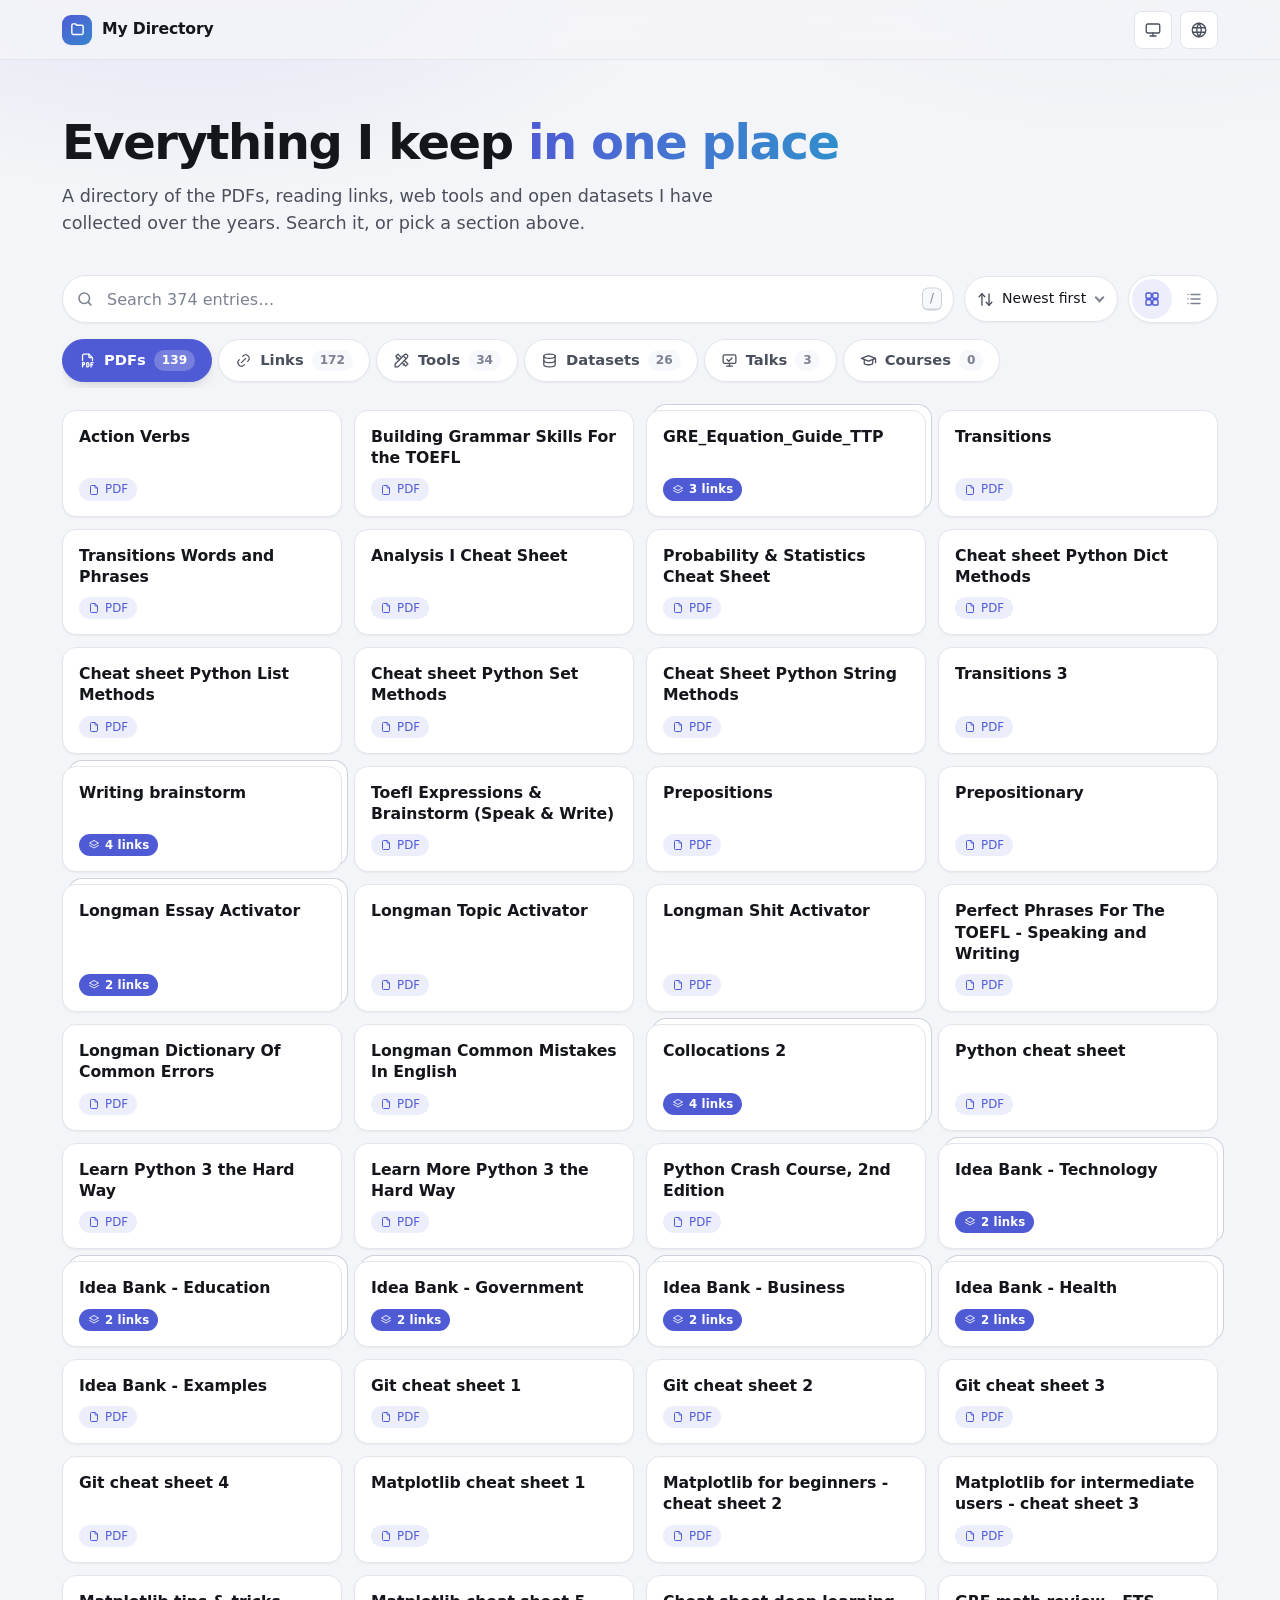
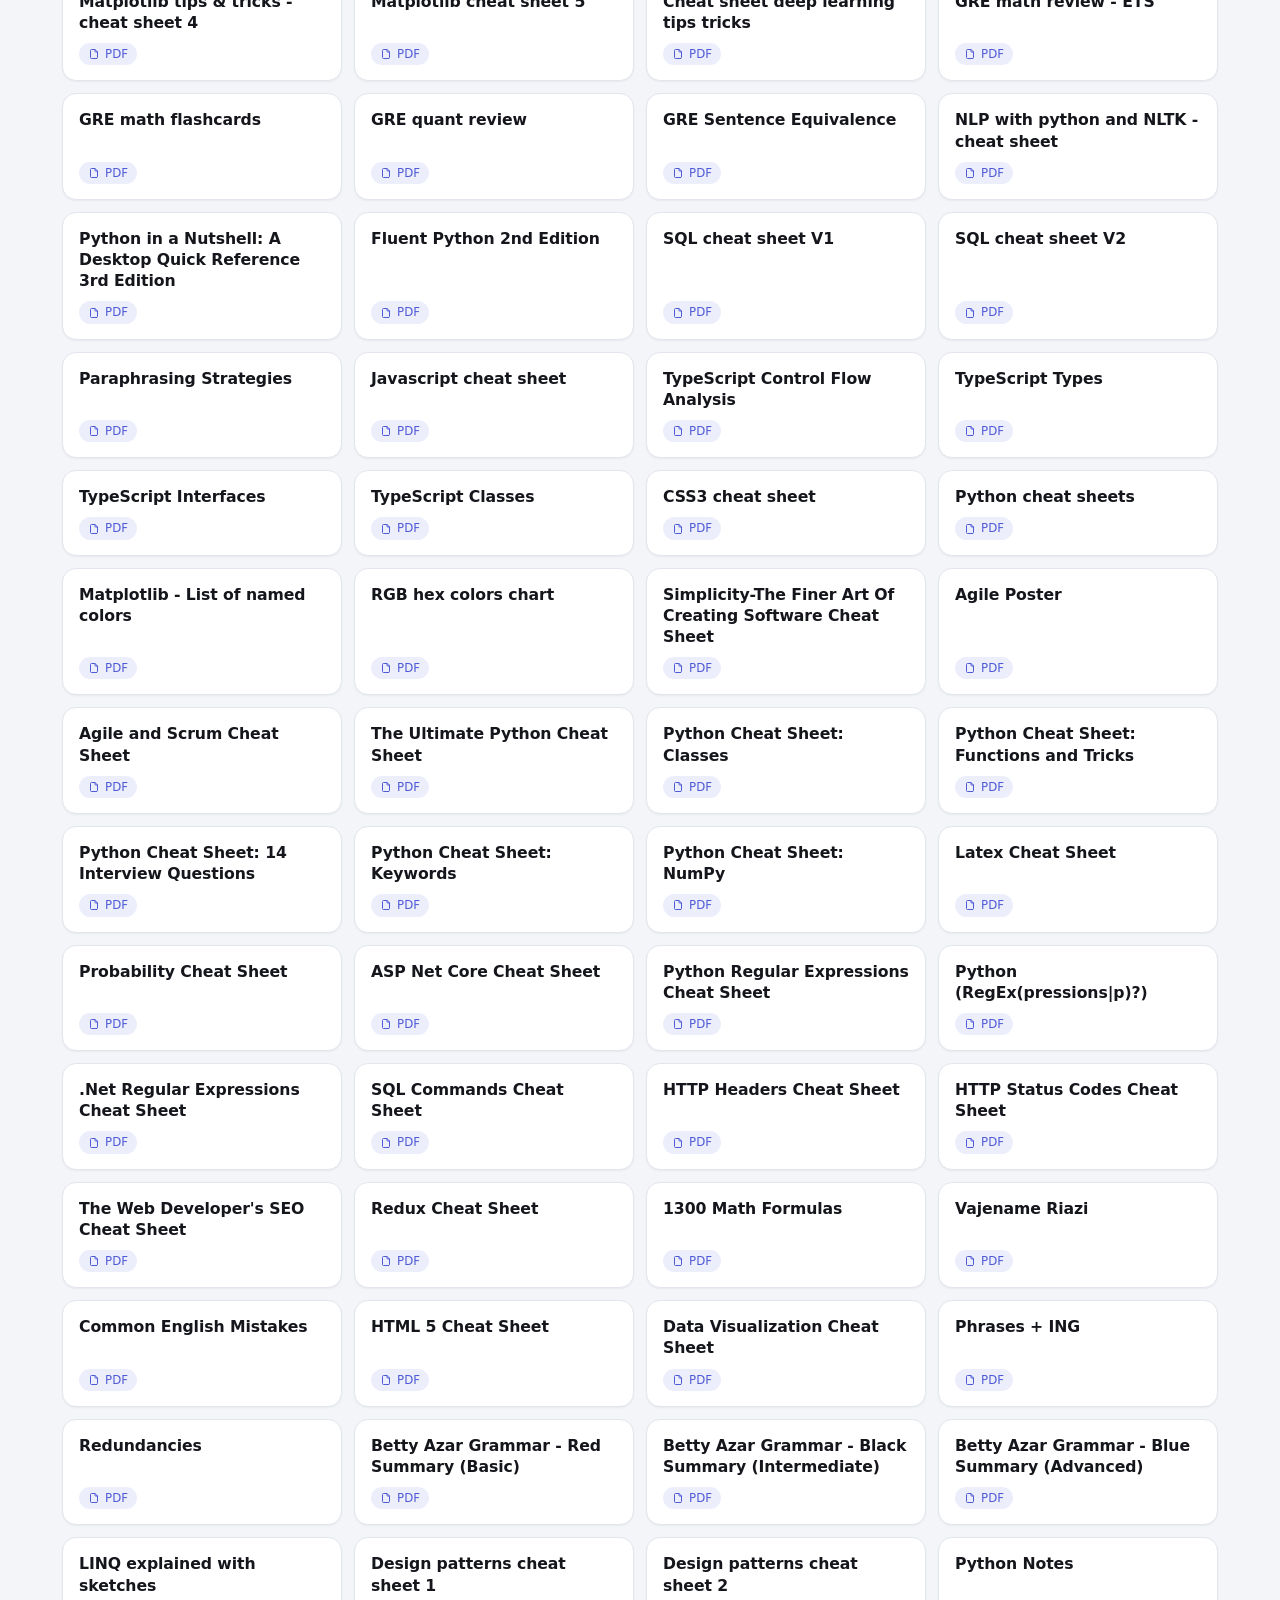
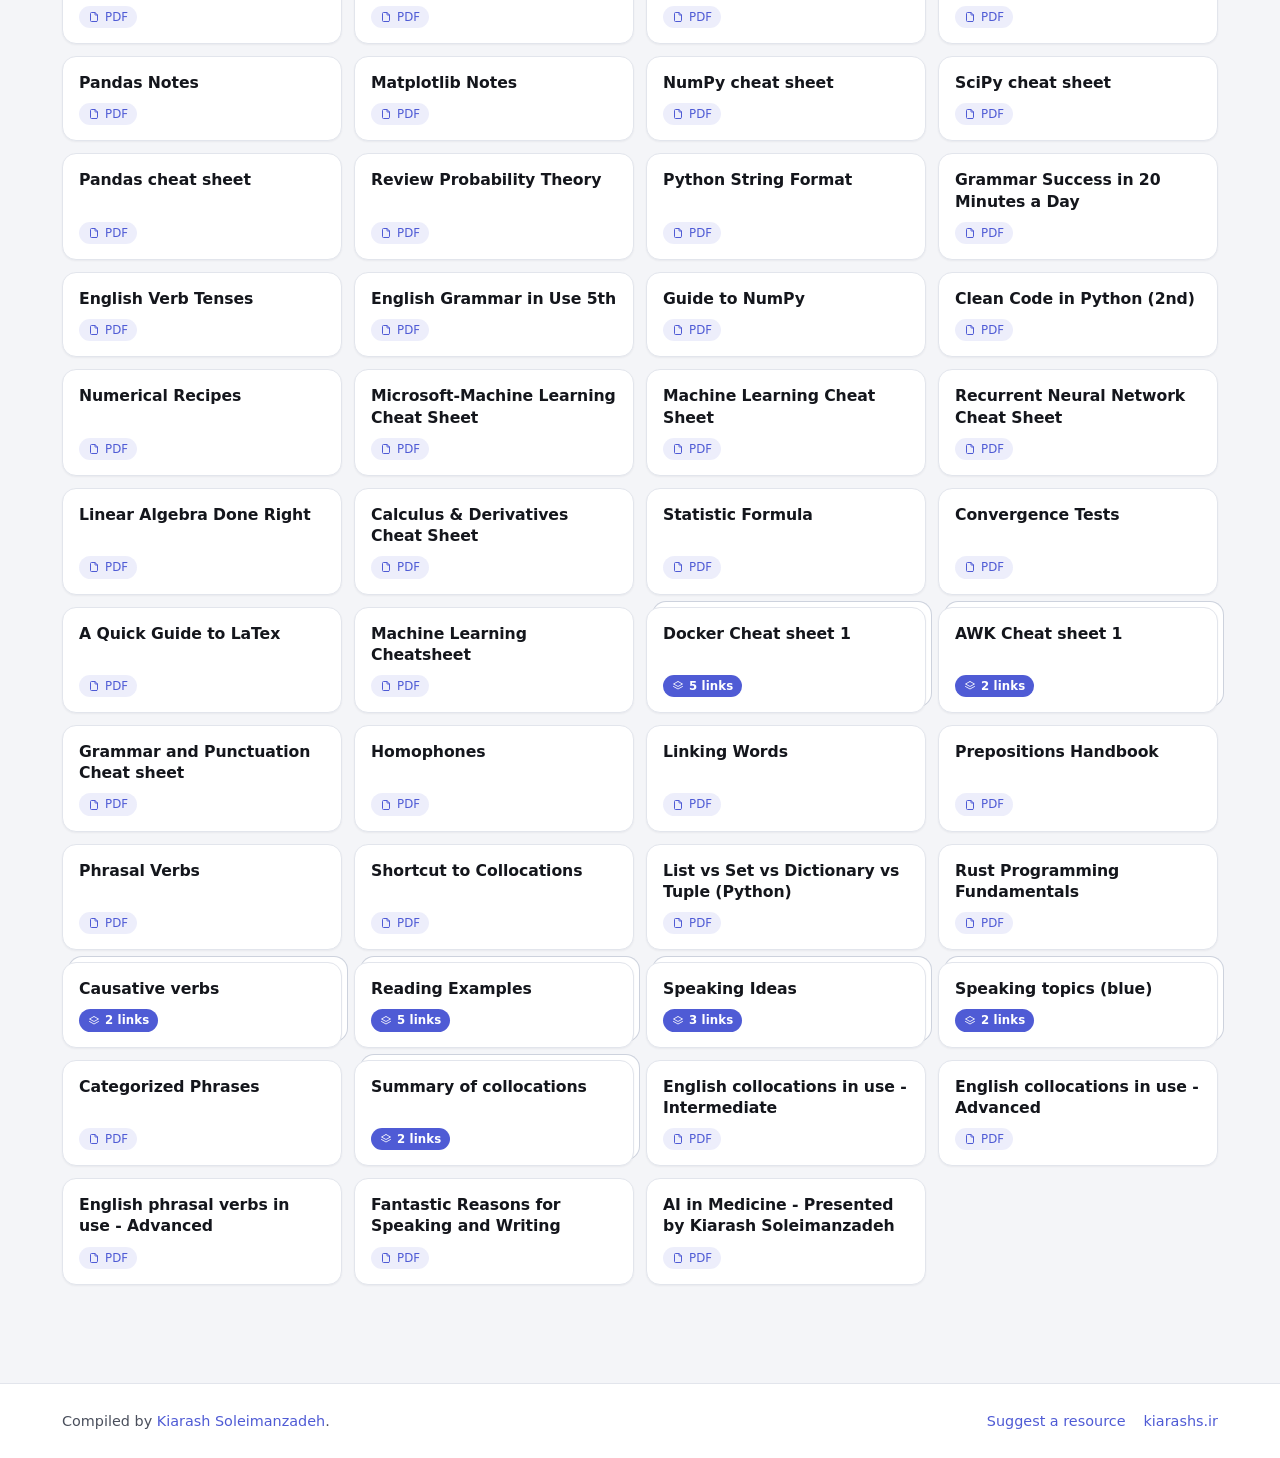
==== commit 02ec328f: "chore: rebuild the site (2026-08-28)" ====
--- a/index.html
+++ b/index.html
@@ -5,7 +5,7 @@
   <meta charset="utf-8">
   <meta name="viewport" content="width=device-width, initial-scale=1, viewport-fit=cover">
   <title>My Directory — files, links, tools and datasets</title>
-  <meta name="description" content="A hand-kept directory of 371+ PDFs, reading links, web tools and open datasets, collected by Kiarash Soleimanzadeh.">
+  <meta name="description" content="A hand-kept directory of 374+ PDFs, reading links, web tools and open datasets, collected by Kiarash Soleimanzadeh.">
   <meta name="color-scheme" content="light dark">
   <meta name="theme-color" content="#f4f5f8">
   <link rel="canonical" href="https://kiarashs.github.io/directory/pdfs/">
@@ -13,7 +13,7 @@
   <meta property="og:type" content="website">
   <meta property="og:url" content="https://kiarashs.github.io/directory/pdfs/">
   <meta property="og:title" content="My Directory — files, links, tools and datasets">
-  <meta property="og:description" content="A hand-kept directory of 371+ PDFs, reading links, web tools and open datasets, collected by Kiarash Soleimanzadeh.">
+  <meta property="og:description" content="A hand-kept directory of 374+ PDFs, reading links, web tools and open datasets, collected by Kiarash Soleimanzadeh.">
   <meta property="og:image" content="https://kiarashs.github.io/directory/android-chrome-512x512.png">
   <meta name="twitter:card" content="summary">
 
@@ -107,7 +107,7 @@
       <div class="search">
         <svg class="search-icon" viewBox="0 0 24 24" fill="none" stroke="currentColor" stroke-width="2" stroke-linecap="round" stroke-linejoin="round" aria-hidden="true"><circle cx="11" cy="11" r="7"/><path d="m20 20-3.5-3.5"/></svg>
         <label class="visually-hidden" for="search">Search the directory</label>
-        <input id="search" type="search" placeholder="Search 371 entries…" autocomplete="off" spellcheck="false">
+        <input id="search" type="search" placeholder="Search 374 entries…" autocomplete="off" spellcheck="false">
         <span class="search-hint" aria-hidden="true"><kbd>/</kbd></span>
         <button class="search-clear" type="button" data-search-clear aria-label="Clear search">
           <svg viewBox="0 0 24 24" fill="none" stroke="currentColor" stroke-width="2.2" stroke-linecap="round" aria-hidden="true"><path d="M6 6l12 12M18 6L6 18"/></svg>
@@ -155,7 +155,7 @@
       </a>
       <a class="tab" href="./talks/" data-slug="talks">
         <svg viewBox="0 0 24 24" fill="none" stroke="currentColor" stroke-width="1.8" stroke-linecap="round" stroke-linejoin="round" aria-hidden="true"><rect x="3" y="4" width="18" height="12" rx="2"/><path d="M8 20h8"/><path d="M12 16v4"/><path d="M8.5 10.5 11 13l4.5-4.5"/></svg>
-        <span>Talks</span><span class="tab-count">0</span>
+        <span>Talks</span><span class="tab-count">3</span>
       </a>
       <a class="tab" href="./courses/" data-slug="courses">
         <svg viewBox="0 0 24 24" fill="none" stroke="currentColor" stroke-width="1.8" stroke-linecap="round" stroke-linejoin="round" aria-hidden="true"><path d="M22 9L12 5 2 9l10 4 10-4v6"/><path d="M6 10.6V16c0 1.1 2.7 2 6 2s6-.9 6-2v-5.4"/></svg>
@@ -842,7 +842,7 @@
     </div>
   </footer>
 
-  <script type="application/json" id="search-index">[["Action Verbs","pdfs",[]],["Building Grammar Skills For the TOEFL","pdfs",[]],["GRE_Equation_Guide_TTP","pdfs",[]],["Transitions","pdfs",[]],["Transitions Words and Phrases","pdfs",[]],["Analysis I Cheat Sheet","pdfs",[]],["Probability & Statistics Cheat Sheet","pdfs",[]],["Cheat sheet Python Dict Methods","pdfs",[]],["Cheat sheet Python List Methods","pdfs",[]],["Cheat sheet Python Set Methods","pdfs",[]],["Cheat Sheet Python String Methods","pdfs",[]],["Transitions 3","pdfs",[]],["Writing brainstorm","pdfs",[]],["Toefl Expressions & Brainstorm (Speak & Write)","pdfs",[]],["Prepositions","pdfs",[]],["Prepositionary","pdfs",[]],["Longman Essay Activator","pdfs",[]],["Longman Topic Activator","pdfs",[]],["Longman Shit Activator","pdfs",[]],["Perfect Phrases For The TOEFL - Speaking and Writing","pdfs",[]],["Longman Dictionary Of Common Errors","pdfs",[]],["Longman Common Mistakes In English","pdfs",[]],["Collocations 2","pdfs",[]],["Python cheat sheet","pdfs",[]],["Learn Python 3 the Hard Way","pdfs",[]],["Learn More Python 3 the Hard Way","pdfs",[]],["Python Crash Course, 2nd Edition","pdfs",[]],["Idea Bank - Technology","pdfs",[]],["Idea Bank - Education","pdfs",[]],["Idea Bank - Government","pdfs",[]],["Idea Bank - Business","pdfs",[]],["Idea Bank - Health","pdfs",[]],["Idea Bank - Examples","pdfs",[]],["Git cheat sheet 1","pdfs",[]],["Git cheat sheet 2","pdfs",[]],["Git cheat sheet 3","pdfs",[]],["Git cheat sheet 4","pdfs",[]],["Matplotlib cheat sheet 1","pdfs",[]],["Matplotlib for beginners - cheat sheet 2","pdfs",[]],["Matplotlib for intermediate users - cheat sheet 3","pdfs",[]],["Matplotlib tips & tricks - cheat sheet 4","pdfs",[]],["Matplotlib cheat sheet 5","pdfs",[]],["Cheat sheet deep learning tips tricks","pdfs",[]],["GRE math review - ETS","pdfs",[]],["GRE math flashcards","pdfs",[]],["GRE quant review","pdfs",[]],["GRE Sentence Equivalence","pdfs",[]],["NLP with python and NLTK - cheat sheet","pdfs",[]],["Python in a Nutshell: A Desktop Quick Reference 3rd Edition","pdfs",[]],["Fluent Python 2nd Edition","pdfs",[]],["SQL cheat sheet V1","pdfs",[]],["SQL cheat sheet V2","pdfs",[]],["Paraphrasing Strategies","pdfs",[]],["Javascript cheat sheet","pdfs",[]],["TypeScript Control Flow Analysis","pdfs",[]],["TypeScript Types","pdfs",[]],["TypeScript Interfaces","pdfs",[]],["TypeScript Classes","pdfs",[]],["CSS3 cheat sheet","pdfs",[]],["Python cheat sheets","pdfs",[]],["Matplotlib - List of named colors","pdfs",[]],["RGB hex colors chart","pdfs",[]],["Simplicity-The Finer Art Of Creating Software Cheat Sheet","pdfs",[]],["Agile Poster","pdfs",[]],["Agile and Scrum Cheat Sheet","pdfs",[]],["The Ultimate Python Cheat Sheet","pdfs",[]],["Python Cheat Sheet: Classes","pdfs",[]],["Python Cheat Sheet: Functions and Tricks","pdfs",[]],["Python Cheat Sheet: 14 Interview Questions","pdfs",[]],["Python Cheat Sheet: Keywords","pdfs",[]],["Python Cheat Sheet: NumPy","pdfs",[]],["Latex Cheat Sheet","pdfs",[]],["Probability Cheat Sheet","pdfs",[]],["ASP Net Core Cheat Sheet","pdfs",[]],["Python Regular Expressions Cheat Sheet","pdfs",[]],["Python (RegEx(pressions|p)?)","pdfs",[]],[".Net Regular Expressions Cheat Sheet","pdfs",[]],["SQL Commands Cheat Sheet","pdfs",[]],["HTTP Headers Cheat Sheet","pdfs",[]],["HTTP Status Codes Cheat Sheet","pdfs",[]],["The Web Developer's SEO Cheat Sheet","pdfs",[]],["Redux Cheat Sheet","pdfs",[]],["1300 Math Formulas","pdfs",[]],["Vajename Riazi","pdfs",[]],["Common English Mistakes","pdfs",[]],["HTML 5 Cheat Sheet","pdfs",[]],["Data Visualization Cheat Sheet","pdfs",[]],["Phrases + ING","pdfs",[]],["Redundancies","pdfs",[]],["Betty Azar Grammar - Red Summary (Basic)","pdfs",[]],["Betty Azar Grammar - Black Summary (Intermediate)","pdfs",[]],["Betty Azar Grammar - Blue Summary (Advanced)","pdfs",[]],["LINQ explained with sketches","pdfs",[]],["Design patterns cheat sheet 1","pdfs",[]],["Design patterns cheat sheet 2","pdfs",[]],["Python Notes","pdfs",[]],["Pandas Notes","pdfs",[]],["Matplotlib Notes","pdfs",[]],["NumPy cheat sheet","pdfs",[]],["SciPy cheat sheet","pdfs",[]],["Pandas cheat sheet","pdfs",[]],["Review Probability Theory","pdfs",[]],["Python String Format","pdfs",[]],["Grammar Success in 20 Minutes a Day","pdfs",[]],["English Verb Tenses","pdfs",[]],["English Grammar in Use 5th","pdfs",[]],["Guide to NumPy","pdfs",[]],["Clean Code in Python (2nd)","pdfs",[]],["Numerical Recipes","pdfs",[]],["Microsoft-Machine Learning Cheat Sheet","pdfs",[]],["Machine Learning Cheat Sheet","pdfs",[]],["Recurrent Neural Network Cheat Sheet","pdfs",[]],["Linear Algebra Done Right","pdfs",[]],["Calculus & Derivatives Cheat Sheet","pdfs",[]],["Statistic Formula","pdfs",[]],["Convergence Tests","pdfs",[]],["A Quick Guide to LaTex","pdfs",[]],["Machine Learning Cheatsheet","pdfs",[]],["Docker Cheat sheet 1","pdfs",[]],["AWK Cheat sheet 1","pdfs",[]],["Grammar and Punctuation Cheat sheet","pdfs",[]],["Homophones","pdfs",[]],["Linking Words","pdfs",[]],["Prepositions Handbook","pdfs",[]],["Phrasal Verbs","pdfs",[]],["Shortcut to Collocations","pdfs",[]],["List vs Set vs Dictionary vs Tuple (Python)","pdfs",[]],["Rust Programming Fundamentals","pdfs",[]],["Causative verbs","pdfs",[]],["Reading Examples","pdfs",[]],["Speaking Ideas","pdfs",[]],["Speaking topics (blue)","pdfs",[]],["Categorized Phrases","pdfs",[]],["Summary of collocations","pdfs",[]],["English collocations in use - Intermediate","pdfs",[]],["English collocations in use - Advanced","pdfs",[]],["English phrasal verbs in use - Advanced","pdfs",[]],["Fantastic Reasons for Speaking and Writing","pdfs",[]],["AI in Medicine - Presented by Kiarash Soleimanzadeh","pdfs",[]],["Computer science teaching at Stanford","links",[]],["List of Data Science Cheat sheets to rule the world","links",[]],["Scientific Visualization: Python + Matplotlib","links",[]],["Python & OpenGL for Scientific Visualization","links",[]],["From Python to Numpy","links",[]],["Cambridge Dictionary","links",[]],["Merriam-Webster Dictionary","links",[]],["NLP Cheat Sheet","links",[]],["Machine Learning - Persian","links",[]],["The Python Graph Gallery","links",[]],["HTTP Status Codes","links",[]],["HTTP Headers","links",[]],["HTTP Relations","links",[]],["Collecting All Cheat Sheets","links",[]],["Introduction to Probability textbook","links",[]],["Top DATA SCIENCE Cheat Sheets (ML, DL, Python, R, SQL, Maths & Statistics)","links",[]],["Rico's cheat Sheets","links",[]],["Laws of UX","links",[]],["Manage HTML DOM with vanilla JavaScript","links",[]],["HTML, CSS, and JS Cheat Sheets","links",[]],["React Cheat Sheet","links",[]],["90 Days Of DevOps","links",[]],["30 Days of PWA","links",[]],["30 Days of JavaScript","links",[]],["Useful links, scripts, tools and best practice for Microsoft SQL Server Database","links",[]],["SQL Server scripts for health checks and performance tuning","links",[]],["Automate SQL Server tasks and encourage best practices","links",[]],["SQL Server Toolbox repository for Tiger team","links",[]],["SQL Server Scripts for DBAs","links",[]],["Mathematics for Machine Learning","links",[]],["Learn from ML experts at Google","links",[]],["Google's Machine Learning Crash Course","links",[]],["Learn mathematics for machine learning","links",[]],["Linear Regression","links",[]],["Linear Regression 2","links",[]],["All Algorithms/Data-Structures implemented in Python","links",[]],["A Hands-on Introduction to Natural Language Processing (NLP)","links",[]],["ML YouTube Courses","links",[]],["4000 Essential English Words 1","links",[]],["4000 Essential English Words 2","links",[]],["4000 Essential English Words 3","links",[]],["4000 Essential English Words 4","links",[]],["4000 Essential English Words 5","links",[]],["4000 Essential English Words 6","links",[]],["English Grammar in Use with Answers","links",[]],["English Vocabulary in Use Elementary","links",[]],["English Vocabulary in Use Pre-intermediate and Intermediate","links",[]],["English Vocabulary in Use Upper-intermediate","links",[]],["English Vocabulary in Use Advanced","links",[]],["illustrated Everyday Expressions with Stories 1","links",[]],["illustrated Everyday Expressions with Stories 2","links",[]],["250 Ways to Say It in Business English","links",[]],["More Speak English Like an American","links",[]],["Mastering the American Accent","links",[]],["Everyday Conversations: Learning American English","links",[]],["Easy American Idioms","links",[]],["English the American Way: A Fun ESL Guide to Language and Culture in the U.S.","links",[]],["Speak English Around Town","links",[]],["Speak Business English Like an American","links",[]],["Speak English Like an American","links",[]],["Machine Learning Glossary/Cheat Sheet","links",[]],["Practical Deep Learning","links",[]],["GRE - Quantitative Walkthroughs","links",[]],["Speech and Language Processing - Stanford (textbook)","links",[]],["free-for.dev","links",[]],["Track Awesome List","links",[]],["Tips and Tricks C#/.NET","links",[]],["Pandas - DataFrame Reference","links",[]],["Python Reference","links",[]],["Introduction to Scientific Python","links",[]],["Quick Cheat Sheet/Reference (Python, RegEx, and etc)","links",[]],["Python for Data Analysis (Book)","links",[]],["Probabilistic Programming & Bayesian Methods for Hackers","links",[]],["Developer Roadmaps","links",[]],["Human Computer Interaction Course","links",[]],["NLP Course | For You","links",[]],["Stanford AI Courses","links",[]],["SQL Server KIT","links",[]],["Dive into Deep Learning","links",[]],["Understanding Deep Learning","links",[]],["Deep Learning","links",[]],["Deep Learning Course","links",[]],["Design Patterns in Python","links",[]],["AI Notes (Andrew Ng)","links",[]],["List of LaTeX mathematical symbols","links",[]],["Machine Learning tips and tricks cheat sheet","links",[]],["Recurrent Neural Networks cheatsheet","links",[]],["Cheat Sheet of Machine Learning and Python (and Math) Cheat Sheets","links",[]],["LaTeX","links",[]],["Improve how you architect webapps","links",[]],["C# Coding Guidelines","links",[]],["The Comprehensive TEX Archive Network","links",[]],["Exploring the art of artificial intelligence","links",[]],["Introduction to Machine Learning Course","links",[]],["Deep Learning Course","links",[]],["NeuroSymbolic Artificial Intelligence Course","links",[]],["Introduction to Pattern Recognition Course","links",[]],["Data Mining Course","links",[]],["Probabilistic Graphical Models Course","links",[]],["Deep Learning Course","links",[]],["Machine Learning Course","links",[]],["Speech and Language Processing (NLP) Course","links",[]],["Natural Language Processing (NLP) Courses","links",[]],["Fundamentals of Computer Vision Course","links",[]],["Machine Learning Engineering for Production (MLOps) Specialization on Coursera","links",[]],["Hands-on ML with Scikit-Learn, Keras & TF by Aurelien Geron","links",[]],["Natural Language Processing Specialization on Coursera","links",[]],["Efficient Python Tricks and Tools for Data Scientists","links",[]],["Coursera AI for Medicine Specialization","links",[]],["Generative Adversarial Networks Specialization on Coursera","links",[]],["Preprocessing For Deep Learning","links",[]],["Top deep learning Github repositories","links",[]],["Trending deep learning Github repositories","links",[]],["Deep Learning Specialization on Coursera","links",[]],["Zero to Mastery Deep Learning with TensorFlow","links",[]],["The University of Amsterdam Deep Learning Course","links",[]],["Math in ML","links",[]],["Jupyter Notebook Gallery 1","links",[]],["Deep Learning Notebooks","links",[]],["Cheatsheet collection for Math, ML, DL, AI. Update frequently","links",[]],["Social Media Mining: An Introduction (Ebook)","links",[]],["Feature Selection","links",[]],["Deep Learning at VU University Amsterdam","links",[]],["Deep Learning For Computer Vision","links",[]],["Introduction to Deep Learning (with flavor of NLP)","links",[]],["The Illustrated Machine Learning website","links",[]],["Machine Learning Engineering","links",[]],["Introduction to Data Mining","links",[]],["Deep Learning","links",[]],["Deep Learning Systems","links",[]],["Machine/Deep Learning Resources *","links",[]],["Introduction to Deep Learning","links",[]],["Introduction to Deep Learning","links",[]],["Probabilistic Machine Learning: An Introduction","links",[]],["Machine Learning University (MLU) from Amazon","links",[]],["Machine Learning University-Explain","links",[]],["Interpretable Machine Learning","links",[]],["Introduction to Machine Learning (I2ML)","links",[]],["Introduction to Deep Learning Course","links",[]],["Introduction: Advanced Explainable AI for computer vision","links",[]],["Deep Learning Drizzle *","links",[]],["Introduction to Deep Learning (I2DL) (IN2346)","links",[]],["Machine learning and Deep learning Fundamentals","links",[]],["60 Implementations/tutorials of deep learning papers with side-by-side notes","links",[]],["Introduction to Information Retrieval (textbook)","links",[]],["Introduction to Machine Learning","links",[]],["Google Python Style Guide","links",[]],["Learn Makefiles","links",[]],["Machine learning tutorials","links",[]],["Path to a free self-taught education in Computer Science!","links",[]],["Path to a free self-taught education in Data Science!","links",[]],["Path to a free self-taught education in Bioinformatics!","links",[]],["Path to a free self-taught education in Mathematics!","links",[]],["Feature Engineering and Feature Selection","links",[]],["Annotated Research Paper Implementations","links",[]],["LaTeX Color Definitions","links",[]],["React+TypeScript Cheatsheets","links",[]],["Tailwind cheat sheet 1","links",[]],["Mermaid Cheat Sheet","links",[]],["Introduction to Machine Learning","links",[]],["Deep Learning for Coders with Fastai and PyTorch: AI Applications Without a PhD","links",[]],["Deep Learning - NYU","links",[]],["Notes on AI Topics","links",[]],["Free Online IT Courses For Beginners","links",[]],["Sharif University - Open Courses","links",[]],["Sharif University - Machine Learning","links",[]],["Test Smells [Persian]","links",[]],["Handy online tools for developers","links",[]],["Readings that are close to Neo's readings to improve TOEFL reading skill","links",[]],["Data Mining","links",[]],["Deep Learning with Python - Book","links",[]],["Linear Algebra - Gilbert Strang","links",[]],["JavaScript Event KeyCodes","tools",[]],["Web Developer Checklist","tools",[]],["Grid 1","tools",[]],["Div Table","tools",[]],["SVG Waves","tools",[]],["Tiny Wow","tools",[]],["Icones","tools",[]],["Readme creator","tools",[]],["SVG icons/collections","tools",[]],["CSS Selectors: A Visual Guide","tools",[]],["CSS Loaders","tools",[]],["Feature Sliced Design","tools",[]],["29 Websites For Free Icon Sets","tools",[]],["Create and share beautiful images of your source code","tools",[]],["CSS grid cheat sheet","tools",[]],["CSS flexbox cheat sheet","tools",[]],["Math Solver","tools",[]],["Conventional Commits","tools",[]],["Glassmorphism CSS Generator 1","tools",[]],["All Online Tools in “One Box”","tools",[]],["Access 13.3M+ vector icons & stickers","tools",[]],["Tools for Academic Research","tools",[]],["Freedom to choose icons","tools",[]],["A huge collection of SVG logos","tools",[]],["IcoMoon (Pixel Perfect Icon Solutions)","tools",[]],["Simple Icons","tools",[]],["All-in-one OSINT tool for analysing any website","tools",[]],["Fontello - icon fonts generator","tools",[]],["Tiny Helpers","tools",[]],["Online database diagram editor and SQL generator","tools",[]],["Create beautiful images of your source code","tools",[]],["High Quality Science Illustrations","tools",[]],["2,000+ science and medical art visuals","tools",[]],["Extensions for modern developer tools","tools",[]],["ChestX-ray8","datasets",[]],["OpenML","datasets",[]],["kaggle","datasets",[]],["Paper With Code","datasets",[]],["Registry of Open Data on AWS","datasets",[]],["UC Irvine Machine Learning Repository","datasets",[]],["Tensorflow Datasets","datasets",[]],["Microsoft Open Data","datasets",[]],["Azure Open Datasets","datasets",[]],["Google Datasets Search","datasets",[]],["COCO Dataset","datasets",[]],["Hugging Face Datasets","datasets",[]],["OASIS Dataset - The Open Access Series of Imaging Studies (brain)","datasets",[]],["OpenNeuro: MRI, PET, MEG, EEG, and iEEG data","datasets",[]],["Alzheimer’s Disease Neuroimaging Initiative","datasets",[]],["Medical Information Mart for Intensive Care (MIMIC Dataset)","datasets",[]],["The Research Resource for Complex Physiologic Signals (PhysioNet)","datasets",[]],["32,000 CT images","datasets",[]],["ImageNet","datasets",[]],["NBML","datasets",[]],["Advanced Open Tools and Datasets for Autonomous Driving","datasets",[]],["Biostatistics Datasets","datasets",[]],["Integrated Pattern Recognition and Biometrics Lab Datasets","datasets",[]],["fastMRI","datasets",[]],["A Multi-site Dataset for Prostate MRI Segmentation","datasets",[]],["miRNet","datasets",[]]]</script>
+  <script type="application/json" id="search-index">[["Action Verbs","pdfs",[]],["Building Grammar Skills For the TOEFL","pdfs",[]],["GRE_Equation_Guide_TTP","pdfs",[]],["Transitions","pdfs",[]],["Transitions Words and Phrases","pdfs",[]],["Analysis I Cheat Sheet","pdfs",[]],["Probability & Statistics Cheat Sheet","pdfs",[]],["Cheat sheet Python Dict Methods","pdfs",[]],["Cheat sheet Python List Methods","pdfs",[]],["Cheat sheet Python Set Methods","pdfs",[]],["Cheat Sheet Python String Methods","pdfs",[]],["Transitions 3","pdfs",[]],["Writing brainstorm","pdfs",[]],["Toefl Expressions & Brainstorm (Speak & Write)","pdfs",[]],["Prepositions","pdfs",[]],["Prepositionary","pdfs",[]],["Longman Essay Activator","pdfs",[]],["Longman Topic Activator","pdfs",[]],["Longman Shit Activator","pdfs",[]],["Perfect Phrases For The TOEFL - Speaking and Writing","pdfs",[]],["Longman Dictionary Of Common Errors","pdfs",[]],["Longman Common Mistakes In English","pdfs",[]],["Collocations 2","pdfs",[]],["Python cheat sheet","pdfs",[]],["Learn Python 3 the Hard Way","pdfs",[]],["Learn More Python 3 the Hard Way","pdfs",[]],["Python Crash Course, 2nd Edition","pdfs",[]],["Idea Bank - Technology","pdfs",[]],["Idea Bank - Education","pdfs",[]],["Idea Bank - Government","pdfs",[]],["Idea Bank - Business","pdfs",[]],["Idea Bank - Health","pdfs",[]],["Idea Bank - Examples","pdfs",[]],["Git cheat sheet 1","pdfs",[]],["Git cheat sheet 2","pdfs",[]],["Git cheat sheet 3","pdfs",[]],["Git cheat sheet 4","pdfs",[]],["Matplotlib cheat sheet 1","pdfs",[]],["Matplotlib for beginners - cheat sheet 2","pdfs",[]],["Matplotlib for intermediate users - cheat sheet 3","pdfs",[]],["Matplotlib tips & tricks - cheat sheet 4","pdfs",[]],["Matplotlib cheat sheet 5","pdfs",[]],["Cheat sheet deep learning tips tricks","pdfs",[]],["GRE math review - ETS","pdfs",[]],["GRE math flashcards","pdfs",[]],["GRE quant review","pdfs",[]],["GRE Sentence Equivalence","pdfs",[]],["NLP with python and NLTK - cheat sheet","pdfs",[]],["Python in a Nutshell: A Desktop Quick Reference 3rd Edition","pdfs",[]],["Fluent Python 2nd Edition","pdfs",[]],["SQL cheat sheet V1","pdfs",[]],["SQL cheat sheet V2","pdfs",[]],["Paraphrasing Strategies","pdfs",[]],["Javascript cheat sheet","pdfs",[]],["TypeScript Control Flow Analysis","pdfs",[]],["TypeScript Types","pdfs",[]],["TypeScript Interfaces","pdfs",[]],["TypeScript Classes","pdfs",[]],["CSS3 cheat sheet","pdfs",[]],["Python cheat sheets","pdfs",[]],["Matplotlib - List of named colors","pdfs",[]],["RGB hex colors chart","pdfs",[]],["Simplicity-The Finer Art Of Creating Software Cheat Sheet","pdfs",[]],["Agile Poster","pdfs",[]],["Agile and Scrum Cheat Sheet","pdfs",[]],["The Ultimate Python Cheat Sheet","pdfs",[]],["Python Cheat Sheet: Classes","pdfs",[]],["Python Cheat Sheet: Functions and Tricks","pdfs",[]],["Python Cheat Sheet: 14 Interview Questions","pdfs",[]],["Python Cheat Sheet: Keywords","pdfs",[]],["Python Cheat Sheet: NumPy","pdfs",[]],["Latex Cheat Sheet","pdfs",[]],["Probability Cheat Sheet","pdfs",[]],["ASP Net Core Cheat Sheet","pdfs",[]],["Python Regular Expressions Cheat Sheet","pdfs",[]],["Python (RegEx(pressions|p)?)","pdfs",[]],[".Net Regular Expressions Cheat Sheet","pdfs",[]],["SQL Commands Cheat Sheet","pdfs",[]],["HTTP Headers Cheat Sheet","pdfs",[]],["HTTP Status Codes Cheat Sheet","pdfs",[]],["The Web Developer's SEO Cheat Sheet","pdfs",[]],["Redux Cheat Sheet","pdfs",[]],["1300 Math Formulas","pdfs",[]],["Vajename Riazi","pdfs",[]],["Common English Mistakes","pdfs",[]],["HTML 5 Cheat Sheet","pdfs",[]],["Data Visualization Cheat Sheet","pdfs",[]],["Phrases + ING","pdfs",[]],["Redundancies","pdfs",[]],["Betty Azar Grammar - Red Summary (Basic)","pdfs",[]],["Betty Azar Grammar - Black Summary (Intermediate)","pdfs",[]],["Betty Azar Grammar - Blue Summary (Advanced)","pdfs",[]],["LINQ explained with sketches","pdfs",[]],["Design patterns cheat sheet 1","pdfs",[]],["Design patterns cheat sheet 2","pdfs",[]],["Python Notes","pdfs",[]],["Pandas Notes","pdfs",[]],["Matplotlib Notes","pdfs",[]],["NumPy cheat sheet","pdfs",[]],["SciPy cheat sheet","pdfs",[]],["Pandas cheat sheet","pdfs",[]],["Review Probability Theory","pdfs",[]],["Python String Format","pdfs",[]],["Grammar Success in 20 Minutes a Day","pdfs",[]],["English Verb Tenses","pdfs",[]],["English Grammar in Use 5th","pdfs",[]],["Guide to NumPy","pdfs",[]],["Clean Code in Python (2nd)","pdfs",[]],["Numerical Recipes","pdfs",[]],["Microsoft-Machine Learning Cheat Sheet","pdfs",[]],["Machine Learning Cheat Sheet","pdfs",[]],["Recurrent Neural Network Cheat Sheet","pdfs",[]],["Linear Algebra Done Right","pdfs",[]],["Calculus & Derivatives Cheat Sheet","pdfs",[]],["Statistic Formula","pdfs",[]],["Convergence Tests","pdfs",[]],["A Quick Guide to LaTex","pdfs",[]],["Machine Learning Cheatsheet","pdfs",[]],["Docker Cheat sheet 1","pdfs",[]],["AWK Cheat sheet 1","pdfs",[]],["Grammar and Punctuation Cheat sheet","pdfs",[]],["Homophones","pdfs",[]],["Linking Words","pdfs",[]],["Prepositions Handbook","pdfs",[]],["Phrasal Verbs","pdfs",[]],["Shortcut to Collocations","pdfs",[]],["List vs Set vs Dictionary vs Tuple (Python)","pdfs",[]],["Rust Programming Fundamentals","pdfs",[]],["Causative verbs","pdfs",[]],["Reading Examples","pdfs",[]],["Speaking Ideas","pdfs",[]],["Speaking topics (blue)","pdfs",[]],["Categorized Phrases","pdfs",[]],["Summary of collocations","pdfs",[]],["English collocations in use - Intermediate","pdfs",[]],["English collocations in use - Advanced","pdfs",[]],["English phrasal verbs in use - Advanced","pdfs",[]],["Fantastic Reasons for Speaking and Writing","pdfs",[]],["AI in Medicine - Presented by Kiarash Soleimanzadeh","pdfs",[]],["Computer science teaching at Stanford","links",[]],["List of Data Science Cheat sheets to rule the world","links",[]],["Scientific Visualization: Python + Matplotlib","links",[]],["Python & OpenGL for Scientific Visualization","links",[]],["From Python to Numpy","links",[]],["Cambridge Dictionary","links",[]],["Merriam-Webster Dictionary","links",[]],["NLP Cheat Sheet","links",[]],["Machine Learning - Persian","links",[]],["The Python Graph Gallery","links",[]],["HTTP Status Codes","links",[]],["HTTP Headers","links",[]],["HTTP Relations","links",[]],["Collecting All Cheat Sheets","links",[]],["Introduction to Probability textbook","links",[]],["Top DATA SCIENCE Cheat Sheets (ML, DL, Python, R, SQL, Maths & Statistics)","links",[]],["Rico's cheat Sheets","links",[]],["Laws of UX","links",[]],["Manage HTML DOM with vanilla JavaScript","links",[]],["HTML, CSS, and JS Cheat Sheets","links",[]],["React Cheat Sheet","links",[]],["90 Days Of DevOps","links",[]],["30 Days of PWA","links",[]],["30 Days of JavaScript","links",[]],["Useful links, scripts, tools and best practice for Microsoft SQL Server Database","links",[]],["SQL Server scripts for health checks and performance tuning","links",[]],["Automate SQL Server tasks and encourage best practices","links",[]],["SQL Server Toolbox repository for Tiger team","links",[]],["SQL Server Scripts for DBAs","links",[]],["Mathematics for Machine Learning","links",[]],["Learn from ML experts at Google","links",[]],["Google's Machine Learning Crash Course","links",[]],["Learn mathematics for machine learning","links",[]],["Linear Regression","links",[]],["Linear Regression 2","links",[]],["All Algorithms/Data-Structures implemented in Python","links",[]],["A Hands-on Introduction to Natural Language Processing (NLP)","links",[]],["ML YouTube Courses","links",[]],["4000 Essential English Words 1","links",[]],["4000 Essential English Words 2","links",[]],["4000 Essential English Words 3","links",[]],["4000 Essential English Words 4","links",[]],["4000 Essential English Words 5","links",[]],["4000 Essential English Words 6","links",[]],["English Grammar in Use with Answers","links",[]],["English Vocabulary in Use Elementary","links",[]],["English Vocabulary in Use Pre-intermediate and Intermediate","links",[]],["English Vocabulary in Use Upper-intermediate","links",[]],["English Vocabulary in Use Advanced","links",[]],["illustrated Everyday Expressions with Stories 1","links",[]],["illustrated Everyday Expressions with Stories 2","links",[]],["250 Ways to Say It in Business English","links",[]],["More Speak English Like an American","links",[]],["Mastering the American Accent","links",[]],["Everyday Conversations: Learning American English","links",[]],["Easy American Idioms","links",[]],["English the American Way: A Fun ESL Guide to Language and Culture in the U.S.","links",[]],["Speak English Around Town","links",[]],["Speak Business English Like an American","links",[]],["Speak English Like an American","links",[]],["Machine Learning Glossary/Cheat Sheet","links",[]],["Practical Deep Learning","links",[]],["GRE - Quantitative Walkthroughs","links",[]],["Speech and Language Processing - Stanford (textbook)","links",[]],["free-for.dev","links",[]],["Track Awesome List","links",[]],["Tips and Tricks C#/.NET","links",[]],["Pandas - DataFrame Reference","links",[]],["Python Reference","links",[]],["Introduction to Scientific Python","links",[]],["Quick Cheat Sheet/Reference (Python, RegEx, and etc)","links",[]],["Python for Data Analysis (Book)","links",[]],["Probabilistic Programming & Bayesian Methods for Hackers","links",[]],["Developer Roadmaps","links",[]],["Human Computer Interaction Course","links",[]],["NLP Course | For You","links",[]],["Stanford AI Courses","links",[]],["SQL Server KIT","links",[]],["Dive into Deep Learning","links",[]],["Understanding Deep Learning","links",[]],["Deep Learning","links",[]],["Deep Learning Course","links",[]],["Design Patterns in Python","links",[]],["AI Notes (Andrew Ng)","links",[]],["List of LaTeX mathematical symbols","links",[]],["Machine Learning tips and tricks cheat sheet","links",[]],["Recurrent Neural Networks cheatsheet","links",[]],["Cheat Sheet of Machine Learning and Python (and Math) Cheat Sheets","links",[]],["LaTeX","links",[]],["Improve how you architect webapps","links",[]],["C# Coding Guidelines","links",[]],["The Comprehensive TEX Archive Network","links",[]],["Exploring the art of artificial intelligence","links",[]],["Introduction to Machine Learning Course","links",[]],["Deep Learning Course","links",[]],["NeuroSymbolic Artificial Intelligence Course","links",[]],["Introduction to Pattern Recognition Course","links",[]],["Data Mining Course","links",[]],["Probabilistic Graphical Models Course","links",[]],["Deep Learning Course","links",[]],["Machine Learning Course","links",[]],["Speech and Language Processing (NLP) Course","links",[]],["Natural Language Processing (NLP) Courses","links",[]],["Fundamentals of Computer Vision Course","links",[]],["Machine Learning Engineering for Production (MLOps) Specialization on Coursera","links",[]],["Hands-on ML with Scikit-Learn, Keras & TF by Aurelien Geron","links",[]],["Natural Language Processing Specialization on Coursera","links",[]],["Efficient Python Tricks and Tools for Data Scientists","links",[]],["Coursera AI for Medicine Specialization","links",[]],["Generative Adversarial Networks Specialization on Coursera","links",[]],["Preprocessing For Deep Learning","links",[]],["Top deep learning Github repositories","links",[]],["Trending deep learning Github repositories","links",[]],["Deep Learning Specialization on Coursera","links",[]],["Zero to Mastery Deep Learning with TensorFlow","links",[]],["The University of Amsterdam Deep Learning Course","links",[]],["Math in ML","links",[]],["Jupyter Notebook Gallery 1","links",[]],["Deep Learning Notebooks","links",[]],["Cheatsheet collection for Math, ML, DL, AI. Update frequently","links",[]],["Social Media Mining: An Introduction (Ebook)","links",[]],["Feature Selection","links",[]],["Deep Learning at VU University Amsterdam","links",[]],["Deep Learning For Computer Vision","links",[]],["Introduction to Deep Learning (with flavor of NLP)","links",[]],["The Illustrated Machine Learning website","links",[]],["Machine Learning Engineering","links",[]],["Introduction to Data Mining","links",[]],["Deep Learning","links",[]],["Deep Learning Systems","links",[]],["Machine/Deep Learning Resources *","links",[]],["Introduction to Deep Learning","links",[]],["Introduction to Deep Learning","links",[]],["Probabilistic Machine Learning: An Introduction","links",[]],["Machine Learning University (MLU) from Amazon","links",[]],["Machine Learning University-Explain","links",[]],["Interpretable Machine Learning","links",[]],["Introduction to Machine Learning (I2ML)","links",[]],["Introduction to Deep Learning Course","links",[]],["Introduction: Advanced Explainable AI for computer vision","links",[]],["Deep Learning Drizzle *","links",[]],["Introduction to Deep Learning (I2DL) (IN2346)","links",[]],["Machine learning and Deep learning Fundamentals","links",[]],["60 Implementations/tutorials of deep learning papers with side-by-side notes","links",[]],["Introduction to Information Retrieval (textbook)","links",[]],["Introduction to Machine Learning","links",[]],["Google Python Style Guide","links",[]],["Learn Makefiles","links",[]],["Machine learning tutorials","links",[]],["Path to a free self-taught education in Computer Science!","links",[]],["Path to a free self-taught education in Data Science!","links",[]],["Path to a free self-taught education in Bioinformatics!","links",[]],["Path to a free self-taught education in Mathematics!","links",[]],["Feature Engineering and Feature Selection","links",[]],["Annotated Research Paper Implementations","links",[]],["LaTeX Color Definitions","links",[]],["React+TypeScript Cheatsheets","links",[]],["Tailwind cheat sheet 1","links",[]],["Mermaid Cheat Sheet","links",[]],["Introduction to Machine Learning","links",[]],["Deep Learning for Coders with Fastai and PyTorch: AI Applications Without a PhD","links",[]],["Deep Learning - NYU","links",[]],["Notes on AI Topics","links",[]],["Free Online IT Courses For Beginners","links",[]],["Sharif University - Open Courses","links",[]],["Sharif University - Machine Learning","links",[]],["Test Smells [Persian]","links",[]],["Handy online tools for developers","links",[]],["Readings that are close to Neo's readings to improve TOEFL reading skill","links",[]],["Data Mining","links",[]],["Deep Learning with Python - Book","links",[]],["Linear Algebra - Gilbert Strang","links",[]],["JavaScript Event KeyCodes","tools",[]],["Web Developer Checklist","tools",[]],["Grid 1","tools",[]],["Div Table","tools",[]],["SVG Waves","tools",[]],["Tiny Wow","tools",[]],["Icones","tools",[]],["Readme creator","tools",[]],["SVG icons/collections","tools",[]],["CSS Selectors: A Visual Guide","tools",[]],["CSS Loaders","tools",[]],["Feature Sliced Design","tools",[]],["29 Websites For Free Icon Sets","tools",[]],["Create and share beautiful images of your source code","tools",[]],["CSS grid cheat sheet","tools",[]],["CSS flexbox cheat sheet","tools",[]],["Math Solver","tools",[]],["Conventional Commits","tools",[]],["Glassmorphism CSS Generator 1","tools",[]],["All Online Tools in “One Box”","tools",[]],["Access 13.3M+ vector icons & stickers","tools",[]],["Tools for Academic Research","tools",[]],["Freedom to choose icons","tools",[]],["A huge collection of SVG logos","tools",[]],["IcoMoon (Pixel Perfect Icon Solutions)","tools",[]],["Simple Icons","tools",[]],["All-in-one OSINT tool for analysing any website","tools",[]],["Fontello - icon fonts generator","tools",[]],["Tiny Helpers","tools",[]],["Online database diagram editor and SQL generator","tools",[]],["Create beautiful images of your source code","tools",[]],["High Quality Science Illustrations","tools",[]],["2,000+ science and medical art visuals","tools",[]],["Extensions for modern developer tools","tools",[]],["ChestX-ray8","datasets",[]],["OpenML","datasets",[]],["kaggle","datasets",[]],["Paper With Code","datasets",[]],["Registry of Open Data on AWS","datasets",[]],["UC Irvine Machine Learning Repository","datasets",[]],["Tensorflow Datasets","datasets",[]],["Microsoft Open Data","datasets",[]],["Azure Open Datasets","datasets",[]],["Google Datasets Search","datasets",[]],["COCO Dataset","datasets",[]],["Hugging Face Datasets","datasets",[]],["OASIS Dataset - The Open Access Series of Imaging Studies (brain)","datasets",[]],["OpenNeuro: MRI, PET, MEG, EEG, and iEEG data","datasets",[]],["Alzheimer’s Disease Neuroimaging Initiative","datasets",[]],["Medical Information Mart for Intensive Care (MIMIC Dataset)","datasets",[]],["The Research Resource for Complex Physiologic Signals (PhysioNet)","datasets",[]],["32,000 CT images","datasets",[]],["ImageNet","datasets",[]],["NBML","datasets",[]],["Advanced Open Tools and Datasets for Autonomous Driving","datasets",[]],["Biostatistics Datasets","datasets",[]],["Integrated Pattern Recognition and Biometrics Lab Datasets","datasets",[]],["fastMRI","datasets",[]],["A Multi-site Dataset for Prostate MRI Segmentation","datasets",[]],["miRNet","datasets",[]],["AI in Medicine","talks",["artificial-intelligence medicine computer-vision image-analysis"]],["Regular Expression (regex or regexp)","talks",["artificial-intelligence software-engineering natural-language-processing data-mining"]],["Clean Code","talks",["software-engineering"]]]</script>
   <script src="./static/js/directory.js?v=dbf8210c" defer></script>
   <script>
     if ('serviceWorker' in navigator) {
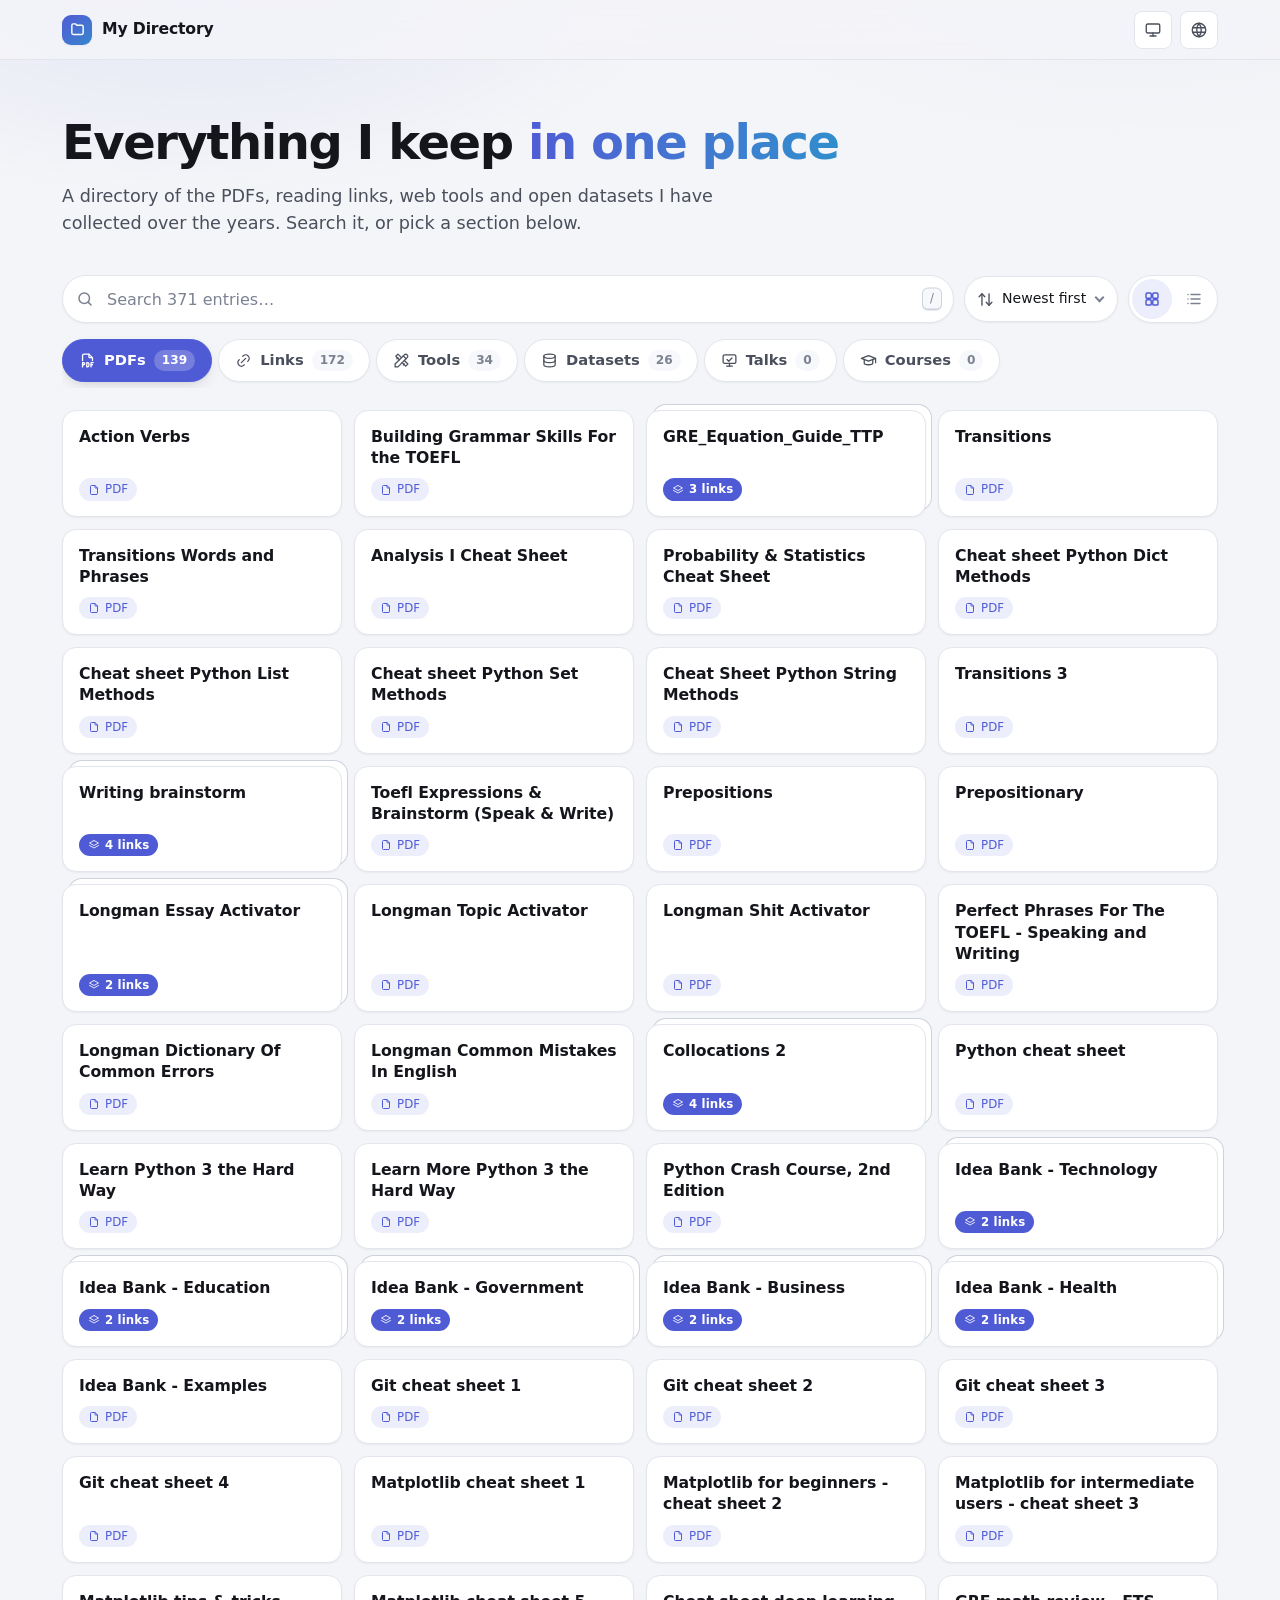
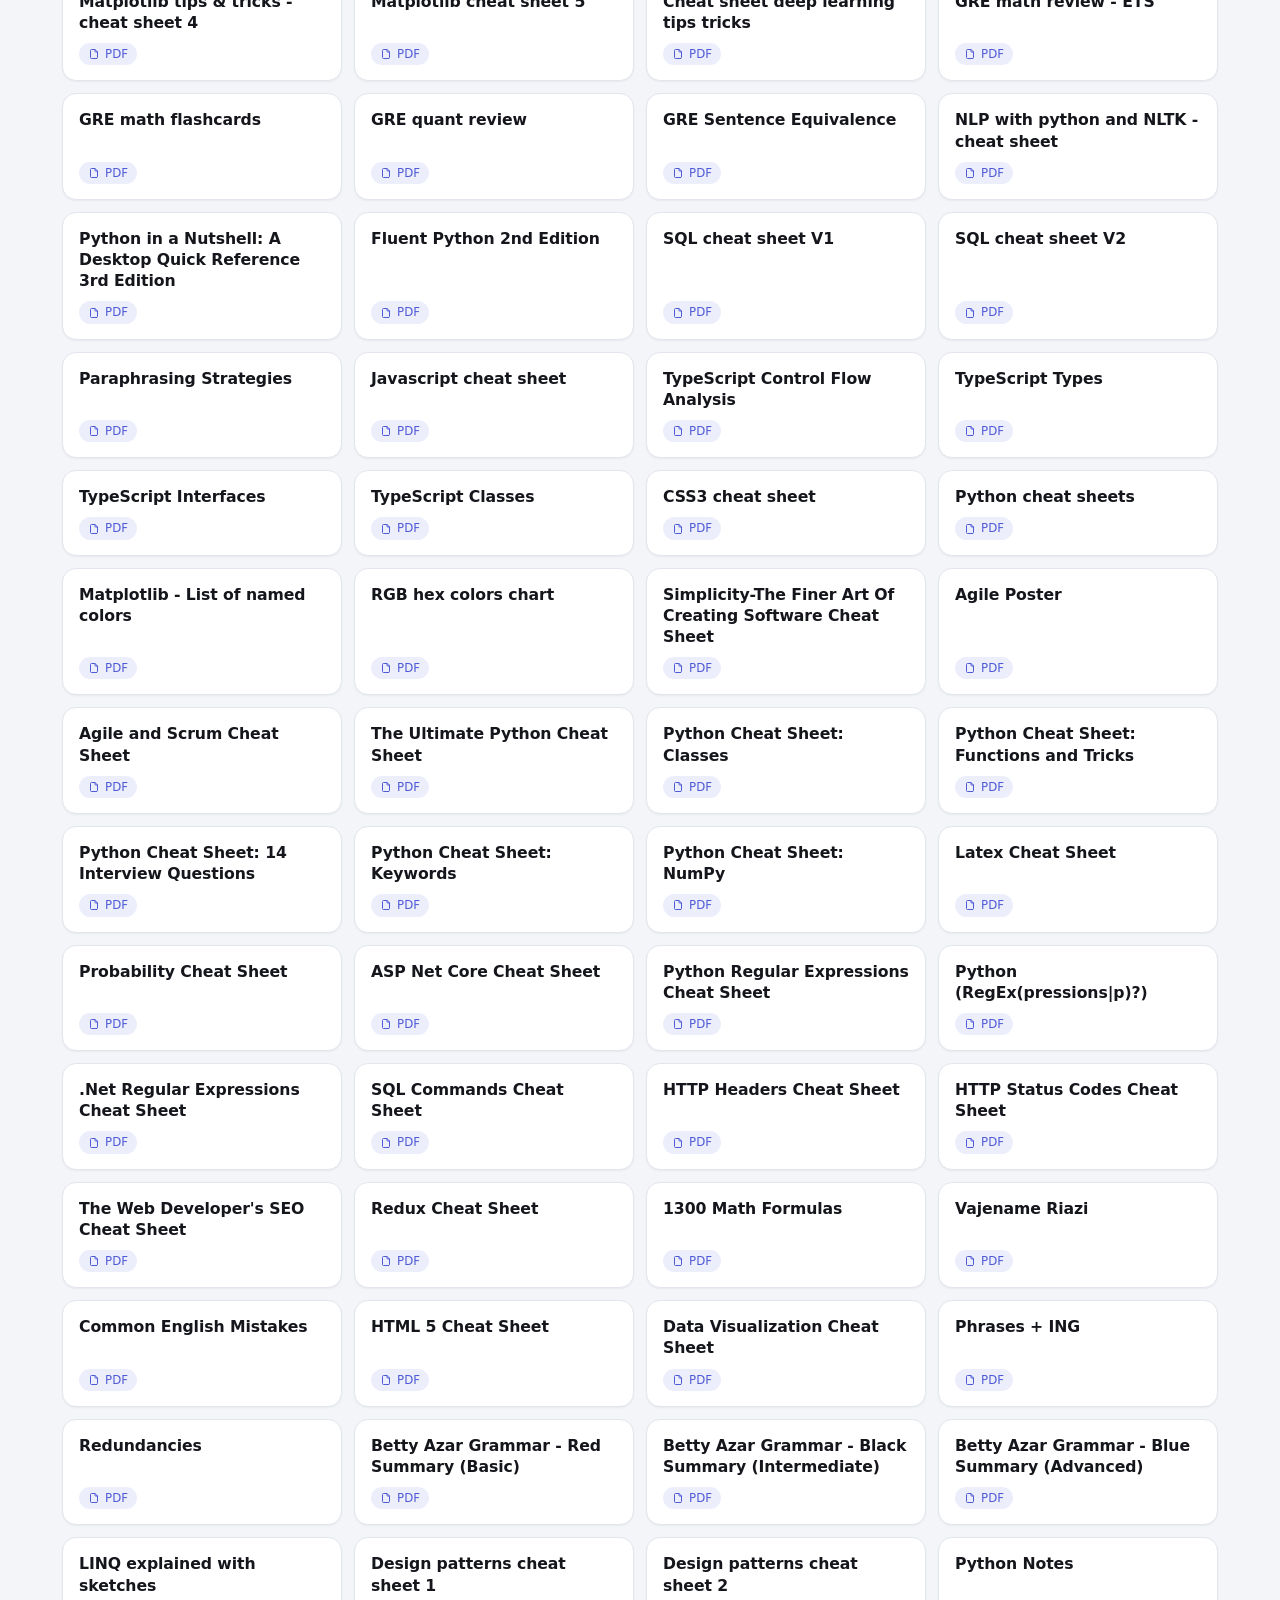
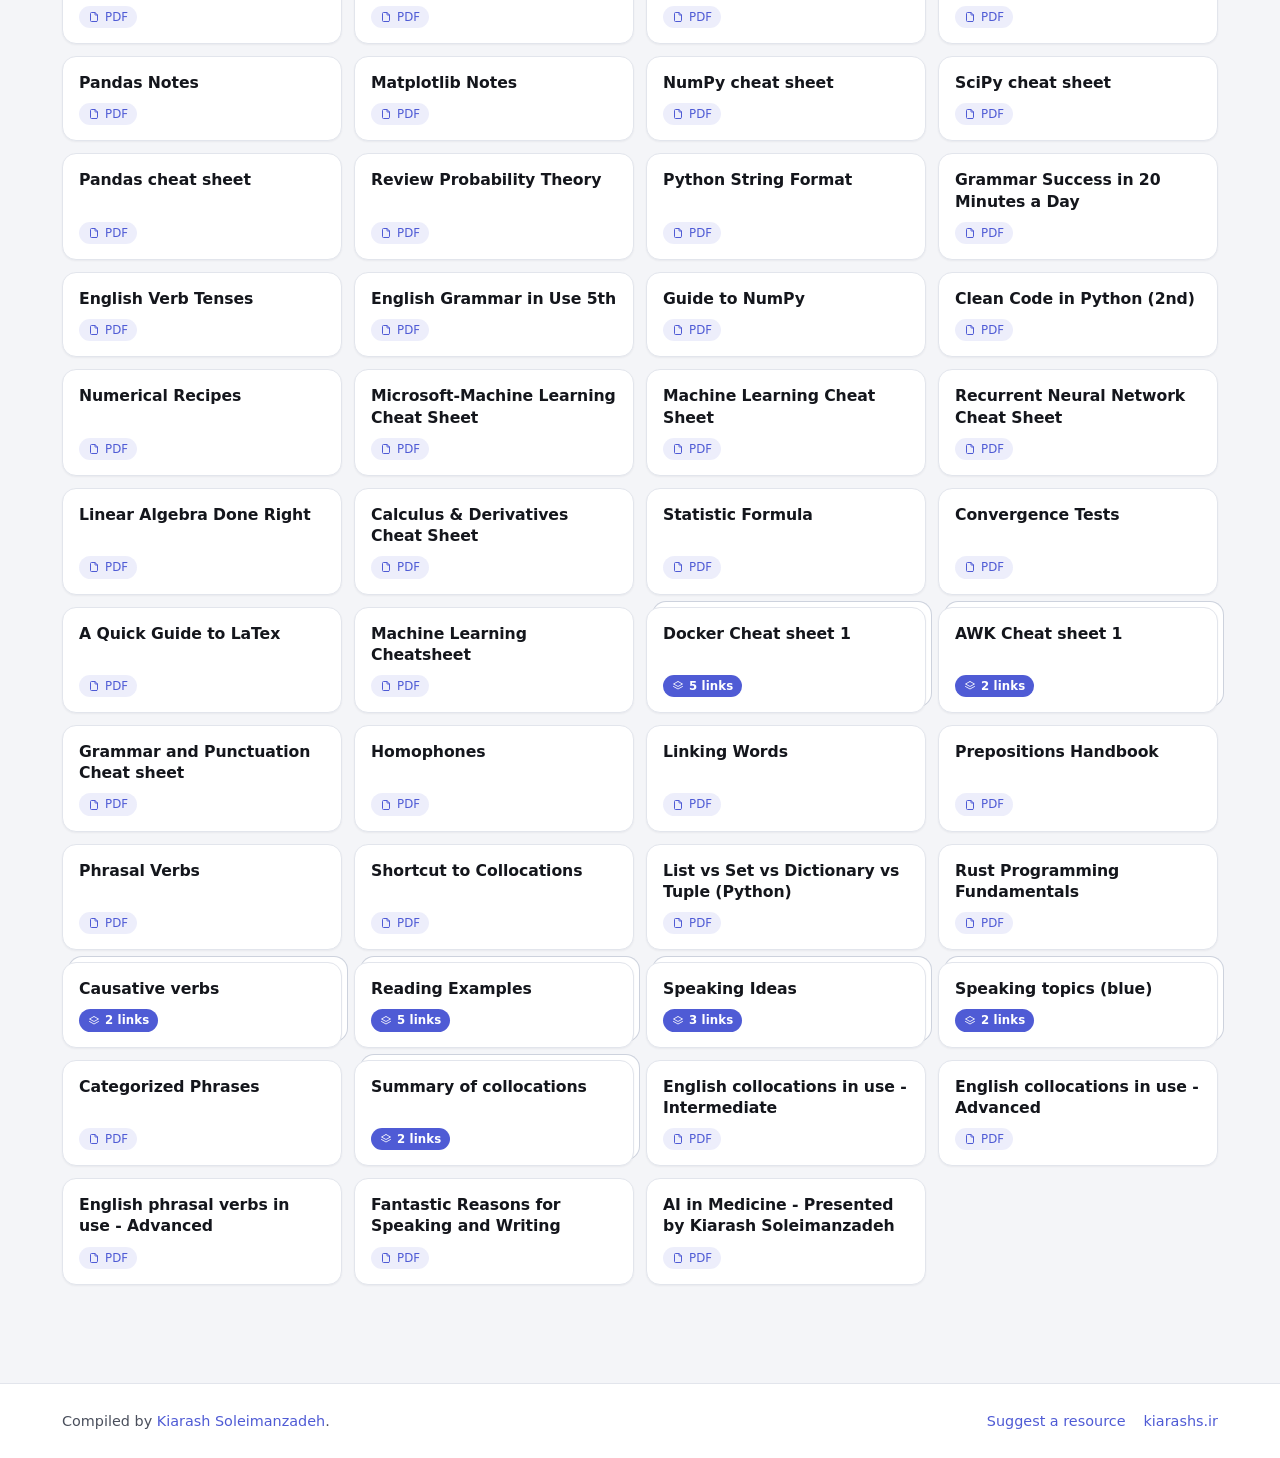
==== commit d95e3afe: "Replace native tooltips, fix pinned card borders, extend talk metadata The browser's built-in toolti" ====
--- a/index.html
+++ b/index.html
@@ -5,7 +5,7 @@
   <meta charset="utf-8">
   <meta name="viewport" content="width=device-width, initial-scale=1, viewport-fit=cover">
   <title>My Directory — files, links, tools and datasets</title>
-  <meta name="description" content="A hand-kept directory of 374+ PDFs, reading links, web tools and open datasets, collected by Kiarash Soleimanzadeh.">
+  <meta name="description" content="A hand-kept directory of 371+ PDFs, reading links, web tools and open datasets, collected by Kiarash Soleimanzadeh.">
   <meta name="color-scheme" content="light dark">
   <meta name="theme-color" content="#f4f5f8">
   <link rel="canonical" href="https://kiarashs.github.io/directory/pdfs/">
@@ -13,7 +13,7 @@
   <meta property="og:type" content="website">
   <meta property="og:url" content="https://kiarashs.github.io/directory/pdfs/">
   <meta property="og:title" content="My Directory — files, links, tools and datasets">
-  <meta property="og:description" content="A hand-kept directory of 374+ PDFs, reading links, web tools and open datasets, collected by Kiarash Soleimanzadeh.">
+  <meta property="og:description" content="A hand-kept directory of 371+ PDFs, reading links, web tools and open datasets, collected by Kiarash Soleimanzadeh.">
   <meta property="og:image" content="https://kiarashs.github.io/directory/android-chrome-512x512.png">
   <meta name="twitter:card" content="summary">
 
@@ -26,7 +26,7 @@
   <meta name="msapplication-config" content="./browserconfig.xml">
   <link rel="manifest" href="./manifest.webmanifest">
 
-  <link rel="stylesheet" href="./static/css/directory.css?v=a7c7b7c1">
+  <link rel="stylesheet" href="./static/css/directory.css?v=2feb8ad4">
 
   <script>
     // Runs before first paint, so none of this can flash.
@@ -83,13 +83,13 @@
       </a>
 
       <div class="header-actions">
-        <button class="icon-btn theme-btn" type="button" data-theme-toggle aria-label="Switch theme">
+        <button class="icon-btn theme-btn" type="button" data-theme-toggle aria-label="Switch theme" data-tip="Switch theme">
           <svg data-theme-icon="system" viewBox="0 0 24 24" fill="none" stroke="currentColor" stroke-width="1.8" stroke-linecap="round" stroke-linejoin="round" aria-hidden="true"><rect x="3" y="4" width="18" height="12" rx="2"/><path d="M8 20h8"/><path d="M12 16v4"/></svg>
           <svg data-theme-icon="light" viewBox="0 0 24 24" fill="none" stroke="currentColor" stroke-width="1.8" stroke-linecap="round" stroke-linejoin="round" aria-hidden="true"><circle cx="12" cy="12" r="4"/><path d="M12 2v2M12 20v2M4.9 4.9l1.4 1.4M17.7 17.7l1.4 1.4M2 12h2M20 12h2M4.9 19.1l1.4-1.4M17.7 6.3l1.4-1.4"/></svg>
           <svg data-theme-icon="dark" viewBox="0 0 24 24" fill="none" stroke="currentColor" stroke-width="1.8" stroke-linecap="round" stroke-linejoin="round" aria-hidden="true"><path d="M21 12.8A9 9 0 1 1 11.2 3a7 7 0 0 0 9.8 9.8z"/></svg>
         </button>
 
-        <a class="icon-btn" href="https://kiarashs.ir" aria-label="https://kiarashs.ir" title="https://kiarashs.ir">
+        <a class="icon-btn" href="https://kiarashs.ir" aria-label="https://kiarashs.ir" data-tip="https://kiarashs.ir">
           <svg viewBox="0 0 24 24" fill="none" stroke="currentColor" stroke-width="1.8" stroke-linecap="round" stroke-linejoin="round" aria-hidden="true"><circle cx="12" cy="12" r="9"/><path d="M3.6 9h16.8M3.6 15h16.8"/><path d="M12 3a15 15 0 0 1 0 18a15 15 0 0 1 0-18z"/></svg>
         </a>
       </div>
@@ -98,7 +98,7 @@
 
   <div class="container hero">
     <h1>Everything I keep <span class="accent">in one place</span></h1>
-    <p>A directory of the PDFs, reading links, web tools and open datasets I have collected over the years. Search it, or pick a section above.</p>
+    <p>A directory of the PDFs, reading links, web tools and open datasets I have collected over the years. Search it, or pick a section below.</p>
   </div>
 
 
@@ -107,7 +107,7 @@
       <div class="search">
         <svg class="search-icon" viewBox="0 0 24 24" fill="none" stroke="currentColor" stroke-width="2" stroke-linecap="round" stroke-linejoin="round" aria-hidden="true"><circle cx="11" cy="11" r="7"/><path d="m20 20-3.5-3.5"/></svg>
         <label class="visually-hidden" for="search">Search the directory</label>
-        <input id="search" type="search" placeholder="Search 374 entries…" autocomplete="off" spellcheck="false">
+        <input id="search" type="search" placeholder="Search 371 entries…" autocomplete="off" spellcheck="false">
         <span class="search-hint" aria-hidden="true"><kbd>/</kbd></span>
         <button class="search-clear" type="button" data-search-clear aria-label="Clear search">
           <svg viewBox="0 0 24 24" fill="none" stroke="currentColor" stroke-width="2.2" stroke-linecap="round" aria-hidden="true"><path d="M6 6l12 12M18 6L6 18"/></svg>
@@ -125,10 +125,10 @@
       </div>
 
       <div class="view-switch" role="group" aria-label="Layout">
-        <button type="button" data-view="grid" aria-pressed="true" aria-label="Grid view" title="Grid view">
+        <button type="button" data-view="grid" aria-pressed="true" aria-label="Grid view" data-tip="Grid view">
           <svg viewBox="0 0 24 24" fill="none" stroke="currentColor" stroke-width="1.9" stroke-linecap="round" stroke-linejoin="round" aria-hidden="true"><rect x="4" y="4" width="7" height="7" rx="1.5"/><rect x="13" y="4" width="7" height="7" rx="1.5"/><rect x="4" y="13" width="7" height="7" rx="1.5"/><rect x="13" y="13" width="7" height="7" rx="1.5"/></svg>
         </button>
-        <button type="button" data-view="list" aria-pressed="false" aria-label="List view" title="List view">
+        <button type="button" data-view="list" aria-pressed="false" aria-label="List view" data-tip="List view">
           <svg viewBox="0 0 24 24" fill="none" stroke="currentColor" stroke-width="1.9" stroke-linecap="round" stroke-linejoin="round" aria-hidden="true"><path d="M8 6h12M8 12h12M8 18h12"/><path d="M4 6h.01M4 12h.01M4 18h.01"/></svg>
         </button>
       </div>
@@ -155,7 +155,7 @@
       </a>
       <a class="tab" href="./talks/" data-slug="talks">
         <svg viewBox="0 0 24 24" fill="none" stroke="currentColor" stroke-width="1.8" stroke-linecap="round" stroke-linejoin="round" aria-hidden="true"><rect x="3" y="4" width="18" height="12" rx="2"/><path d="M8 20h8"/><path d="M12 16v4"/><path d="M8.5 10.5 11 13l4.5-4.5"/></svg>
-        <span>Talks</span><span class="tab-count">3</span>
+        <span>Talks</span><span class="tab-count">0</span>
       </a>
       <a class="tab" href="./courses/" data-slug="courses">
         <svg viewBox="0 0 24 24" fill="none" stroke="currentColor" stroke-width="1.8" stroke-linecap="round" stroke-linejoin="round" aria-hidden="true"><path d="M22 9L12 5 2 9l10 4 10-4v6"/><path d="M6 10.6V16c0 1.1 2.7 2 6 2s6-.9 6-2v-5.4"/></svg>
@@ -828,7 +828,9 @@
     <ul class="link-modal-list" data-modal-list></ul>
   </dialog>
 
-  <button class="to-top" type="button" aria-label="Back to top">
+  <div class="tip" role="presentation" aria-hidden="true"></div>
+
+  <button class="to-top" type="button" aria-label="Back to top" data-tip="Back to top">
     <svg viewBox="0 0 24 24" fill="none" stroke="currentColor" stroke-width="2" stroke-linecap="round" stroke-linejoin="round" aria-hidden="true"><path d="M12 19V5"/><path d="m5 12 7-7 7 7"/></svg>
   </button>
 
@@ -842,8 +844,8 @@
     </div>
   </footer>
 
-  <script type="application/json" id="search-index">[["Action Verbs","pdfs",[]],["Building Grammar Skills For the TOEFL","pdfs",[]],["GRE_Equation_Guide_TTP","pdfs",[]],["Transitions","pdfs",[]],["Transitions Words and Phrases","pdfs",[]],["Analysis I Cheat Sheet","pdfs",[]],["Probability & Statistics Cheat Sheet","pdfs",[]],["Cheat sheet Python Dict Methods","pdfs",[]],["Cheat sheet Python List Methods","pdfs",[]],["Cheat sheet Python Set Methods","pdfs",[]],["Cheat Sheet Python String Methods","pdfs",[]],["Transitions 3","pdfs",[]],["Writing brainstorm","pdfs",[]],["Toefl Expressions & Brainstorm (Speak & Write)","pdfs",[]],["Prepositions","pdfs",[]],["Prepositionary","pdfs",[]],["Longman Essay Activator","pdfs",[]],["Longman Topic Activator","pdfs",[]],["Longman Shit Activator","pdfs",[]],["Perfect Phrases For The TOEFL - Speaking and Writing","pdfs",[]],["Longman Dictionary Of Common Errors","pdfs",[]],["Longman Common Mistakes In English","pdfs",[]],["Collocations 2","pdfs",[]],["Python cheat sheet","pdfs",[]],["Learn Python 3 the Hard Way","pdfs",[]],["Learn More Python 3 the Hard Way","pdfs",[]],["Python Crash Course, 2nd Edition","pdfs",[]],["Idea Bank - Technology","pdfs",[]],["Idea Bank - Education","pdfs",[]],["Idea Bank - Government","pdfs",[]],["Idea Bank - Business","pdfs",[]],["Idea Bank - Health","pdfs",[]],["Idea Bank - Examples","pdfs",[]],["Git cheat sheet 1","pdfs",[]],["Git cheat sheet 2","pdfs",[]],["Git cheat sheet 3","pdfs",[]],["Git cheat sheet 4","pdfs",[]],["Matplotlib cheat sheet 1","pdfs",[]],["Matplotlib for beginners - cheat sheet 2","pdfs",[]],["Matplotlib for intermediate users - cheat sheet 3","pdfs",[]],["Matplotlib tips & tricks - cheat sheet 4","pdfs",[]],["Matplotlib cheat sheet 5","pdfs",[]],["Cheat sheet deep learning tips tricks","pdfs",[]],["GRE math review - ETS","pdfs",[]],["GRE math flashcards","pdfs",[]],["GRE quant review","pdfs",[]],["GRE Sentence Equivalence","pdfs",[]],["NLP with python and NLTK - cheat sheet","pdfs",[]],["Python in a Nutshell: A Desktop Quick Reference 3rd Edition","pdfs",[]],["Fluent Python 2nd Edition","pdfs",[]],["SQL cheat sheet V1","pdfs",[]],["SQL cheat sheet V2","pdfs",[]],["Paraphrasing Strategies","pdfs",[]],["Javascript cheat sheet","pdfs",[]],["TypeScript Control Flow Analysis","pdfs",[]],["TypeScript Types","pdfs",[]],["TypeScript Interfaces","pdfs",[]],["TypeScript Classes","pdfs",[]],["CSS3 cheat sheet","pdfs",[]],["Python cheat sheets","pdfs",[]],["Matplotlib - List of named colors","pdfs",[]],["RGB hex colors chart","pdfs",[]],["Simplicity-The Finer Art Of Creating Software Cheat Sheet","pdfs",[]],["Agile Poster","pdfs",[]],["Agile and Scrum Cheat Sheet","pdfs",[]],["The Ultimate Python Cheat Sheet","pdfs",[]],["Python Cheat Sheet: Classes","pdfs",[]],["Python Cheat Sheet: Functions and Tricks","pdfs",[]],["Python Cheat Sheet: 14 Interview Questions","pdfs",[]],["Python Cheat Sheet: Keywords","pdfs",[]],["Python Cheat Sheet: NumPy","pdfs",[]],["Latex Cheat Sheet","pdfs",[]],["Probability Cheat Sheet","pdfs",[]],["ASP Net Core Cheat Sheet","pdfs",[]],["Python Regular Expressions Cheat Sheet","pdfs",[]],["Python (RegEx(pressions|p)?)","pdfs",[]],[".Net Regular Expressions Cheat Sheet","pdfs",[]],["SQL Commands Cheat Sheet","pdfs",[]],["HTTP Headers Cheat Sheet","pdfs",[]],["HTTP Status Codes Cheat Sheet","pdfs",[]],["The Web Developer's SEO Cheat Sheet","pdfs",[]],["Redux Cheat Sheet","pdfs",[]],["1300 Math Formulas","pdfs",[]],["Vajename Riazi","pdfs",[]],["Common English Mistakes","pdfs",[]],["HTML 5 Cheat Sheet","pdfs",[]],["Data Visualization Cheat Sheet","pdfs",[]],["Phrases + ING","pdfs",[]],["Redundancies","pdfs",[]],["Betty Azar Grammar - Red Summary (Basic)","pdfs",[]],["Betty Azar Grammar - Black Summary (Intermediate)","pdfs",[]],["Betty Azar Grammar - Blue Summary (Advanced)","pdfs",[]],["LINQ explained with sketches","pdfs",[]],["Design patterns cheat sheet 1","pdfs",[]],["Design patterns cheat sheet 2","pdfs",[]],["Python Notes","pdfs",[]],["Pandas Notes","pdfs",[]],["Matplotlib Notes","pdfs",[]],["NumPy cheat sheet","pdfs",[]],["SciPy cheat sheet","pdfs",[]],["Pandas cheat sheet","pdfs",[]],["Review Probability Theory","pdfs",[]],["Python String Format","pdfs",[]],["Grammar Success in 20 Minutes a Day","pdfs",[]],["English Verb Tenses","pdfs",[]],["English Grammar in Use 5th","pdfs",[]],["Guide to NumPy","pdfs",[]],["Clean Code in Python (2nd)","pdfs",[]],["Numerical Recipes","pdfs",[]],["Microsoft-Machine Learning Cheat Sheet","pdfs",[]],["Machine Learning Cheat Sheet","pdfs",[]],["Recurrent Neural Network Cheat Sheet","pdfs",[]],["Linear Algebra Done Right","pdfs",[]],["Calculus & Derivatives Cheat Sheet","pdfs",[]],["Statistic Formula","pdfs",[]],["Convergence Tests","pdfs",[]],["A Quick Guide to LaTex","pdfs",[]],["Machine Learning Cheatsheet","pdfs",[]],["Docker Cheat sheet 1","pdfs",[]],["AWK Cheat sheet 1","pdfs",[]],["Grammar and Punctuation Cheat sheet","pdfs",[]],["Homophones","pdfs",[]],["Linking Words","pdfs",[]],["Prepositions Handbook","pdfs",[]],["Phrasal Verbs","pdfs",[]],["Shortcut to Collocations","pdfs",[]],["List vs Set vs Dictionary vs Tuple (Python)","pdfs",[]],["Rust Programming Fundamentals","pdfs",[]],["Causative verbs","pdfs",[]],["Reading Examples","pdfs",[]],["Speaking Ideas","pdfs",[]],["Speaking topics (blue)","pdfs",[]],["Categorized Phrases","pdfs",[]],["Summary of collocations","pdfs",[]],["English collocations in use - Intermediate","pdfs",[]],["English collocations in use - Advanced","pdfs",[]],["English phrasal verbs in use - Advanced","pdfs",[]],["Fantastic Reasons for Speaking and Writing","pdfs",[]],["AI in Medicine - Presented by Kiarash Soleimanzadeh","pdfs",[]],["Computer science teaching at Stanford","links",[]],["List of Data Science Cheat sheets to rule the world","links",[]],["Scientific Visualization: Python + Matplotlib","links",[]],["Python & OpenGL for Scientific Visualization","links",[]],["From Python to Numpy","links",[]],["Cambridge Dictionary","links",[]],["Merriam-Webster Dictionary","links",[]],["NLP Cheat Sheet","links",[]],["Machine Learning - Persian","links",[]],["The Python Graph Gallery","links",[]],["HTTP Status Codes","links",[]],["HTTP Headers","links",[]],["HTTP Relations","links",[]],["Collecting All Cheat Sheets","links",[]],["Introduction to Probability textbook","links",[]],["Top DATA SCIENCE Cheat Sheets (ML, DL, Python, R, SQL, Maths & Statistics)","links",[]],["Rico's cheat Sheets","links",[]],["Laws of UX","links",[]],["Manage HTML DOM with vanilla JavaScript","links",[]],["HTML, CSS, and JS Cheat Sheets","links",[]],["React Cheat Sheet","links",[]],["90 Days Of DevOps","links",[]],["30 Days of PWA","links",[]],["30 Days of JavaScript","links",[]],["Useful links, scripts, tools and best practice for Microsoft SQL Server Database","links",[]],["SQL Server scripts for health checks and performance tuning","links",[]],["Automate SQL Server tasks and encourage best practices","links",[]],["SQL Server Toolbox repository for Tiger team","links",[]],["SQL Server Scripts for DBAs","links",[]],["Mathematics for Machine Learning","links",[]],["Learn from ML experts at Google","links",[]],["Google's Machine Learning Crash Course","links",[]],["Learn mathematics for machine learning","links",[]],["Linear Regression","links",[]],["Linear Regression 2","links",[]],["All Algorithms/Data-Structures implemented in Python","links",[]],["A Hands-on Introduction to Natural Language Processing (NLP)","links",[]],["ML YouTube Courses","links",[]],["4000 Essential English Words 1","links",[]],["4000 Essential English Words 2","links",[]],["4000 Essential English Words 3","links",[]],["4000 Essential English Words 4","links",[]],["4000 Essential English Words 5","links",[]],["4000 Essential English Words 6","links",[]],["English Grammar in Use with Answers","links",[]],["English Vocabulary in Use Elementary","links",[]],["English Vocabulary in Use Pre-intermediate and Intermediate","links",[]],["English Vocabulary in Use Upper-intermediate","links",[]],["English Vocabulary in Use Advanced","links",[]],["illustrated Everyday Expressions with Stories 1","links",[]],["illustrated Everyday Expressions with Stories 2","links",[]],["250 Ways to Say It in Business English","links",[]],["More Speak English Like an American","links",[]],["Mastering the American Accent","links",[]],["Everyday Conversations: Learning American English","links",[]],["Easy American Idioms","links",[]],["English the American Way: A Fun ESL Guide to Language and Culture in the U.S.","links",[]],["Speak English Around Town","links",[]],["Speak Business English Like an American","links",[]],["Speak English Like an American","links",[]],["Machine Learning Glossary/Cheat Sheet","links",[]],["Practical Deep Learning","links",[]],["GRE - Quantitative Walkthroughs","links",[]],["Speech and Language Processing - Stanford (textbook)","links",[]],["free-for.dev","links",[]],["Track Awesome List","links",[]],["Tips and Tricks C#/.NET","links",[]],["Pandas - DataFrame Reference","links",[]],["Python Reference","links",[]],["Introduction to Scientific Python","links",[]],["Quick Cheat Sheet/Reference (Python, RegEx, and etc)","links",[]],["Python for Data Analysis (Book)","links",[]],["Probabilistic Programming & Bayesian Methods for Hackers","links",[]],["Developer Roadmaps","links",[]],["Human Computer Interaction Course","links",[]],["NLP Course | For You","links",[]],["Stanford AI Courses","links",[]],["SQL Server KIT","links",[]],["Dive into Deep Learning","links",[]],["Understanding Deep Learning","links",[]],["Deep Learning","links",[]],["Deep Learning Course","links",[]],["Design Patterns in Python","links",[]],["AI Notes (Andrew Ng)","links",[]],["List of LaTeX mathematical symbols","links",[]],["Machine Learning tips and tricks cheat sheet","links",[]],["Recurrent Neural Networks cheatsheet","links",[]],["Cheat Sheet of Machine Learning and Python (and Math) Cheat Sheets","links",[]],["LaTeX","links",[]],["Improve how you architect webapps","links",[]],["C# Coding Guidelines","links",[]],["The Comprehensive TEX Archive Network","links",[]],["Exploring the art of artificial intelligence","links",[]],["Introduction to Machine Learning Course","links",[]],["Deep Learning Course","links",[]],["NeuroSymbolic Artificial Intelligence Course","links",[]],["Introduction to Pattern Recognition Course","links",[]],["Data Mining Course","links",[]],["Probabilistic Graphical Models Course","links",[]],["Deep Learning Course","links",[]],["Machine Learning Course","links",[]],["Speech and Language Processing (NLP) Course","links",[]],["Natural Language Processing (NLP) Courses","links",[]],["Fundamentals of Computer Vision Course","links",[]],["Machine Learning Engineering for Production (MLOps) Specialization on Coursera","links",[]],["Hands-on ML with Scikit-Learn, Keras & TF by Aurelien Geron","links",[]],["Natural Language Processing Specialization on Coursera","links",[]],["Efficient Python Tricks and Tools for Data Scientists","links",[]],["Coursera AI for Medicine Specialization","links",[]],["Generative Adversarial Networks Specialization on Coursera","links",[]],["Preprocessing For Deep Learning","links",[]],["Top deep learning Github repositories","links",[]],["Trending deep learning Github repositories","links",[]],["Deep Learning Specialization on Coursera","links",[]],["Zero to Mastery Deep Learning with TensorFlow","links",[]],["The University of Amsterdam Deep Learning Course","links",[]],["Math in ML","links",[]],["Jupyter Notebook Gallery 1","links",[]],["Deep Learning Notebooks","links",[]],["Cheatsheet collection for Math, ML, DL, AI. Update frequently","links",[]],["Social Media Mining: An Introduction (Ebook)","links",[]],["Feature Selection","links",[]],["Deep Learning at VU University Amsterdam","links",[]],["Deep Learning For Computer Vision","links",[]],["Introduction to Deep Learning (with flavor of NLP)","links",[]],["The Illustrated Machine Learning website","links",[]],["Machine Learning Engineering","links",[]],["Introduction to Data Mining","links",[]],["Deep Learning","links",[]],["Deep Learning Systems","links",[]],["Machine/Deep Learning Resources *","links",[]],["Introduction to Deep Learning","links",[]],["Introduction to Deep Learning","links",[]],["Probabilistic Machine Learning: An Introduction","links",[]],["Machine Learning University (MLU) from Amazon","links",[]],["Machine Learning University-Explain","links",[]],["Interpretable Machine Learning","links",[]],["Introduction to Machine Learning (I2ML)","links",[]],["Introduction to Deep Learning Course","links",[]],["Introduction: Advanced Explainable AI for computer vision","links",[]],["Deep Learning Drizzle *","links",[]],["Introduction to Deep Learning (I2DL) (IN2346)","links",[]],["Machine learning and Deep learning Fundamentals","links",[]],["60 Implementations/tutorials of deep learning papers with side-by-side notes","links",[]],["Introduction to Information Retrieval (textbook)","links",[]],["Introduction to Machine Learning","links",[]],["Google Python Style Guide","links",[]],["Learn Makefiles","links",[]],["Machine learning tutorials","links",[]],["Path to a free self-taught education in Computer Science!","links",[]],["Path to a free self-taught education in Data Science!","links",[]],["Path to a free self-taught education in Bioinformatics!","links",[]],["Path to a free self-taught education in Mathematics!","links",[]],["Feature Engineering and Feature Selection","links",[]],["Annotated Research Paper Implementations","links",[]],["LaTeX Color Definitions","links",[]],["React+TypeScript Cheatsheets","links",[]],["Tailwind cheat sheet 1","links",[]],["Mermaid Cheat Sheet","links",[]],["Introduction to Machine Learning","links",[]],["Deep Learning for Coders with Fastai and PyTorch: AI Applications Without a PhD","links",[]],["Deep Learning - NYU","links",[]],["Notes on AI Topics","links",[]],["Free Online IT Courses For Beginners","links",[]],["Sharif University - Open Courses","links",[]],["Sharif University - Machine Learning","links",[]],["Test Smells [Persian]","links",[]],["Handy online tools for developers","links",[]],["Readings that are close to Neo's readings to improve TOEFL reading skill","links",[]],["Data Mining","links",[]],["Deep Learning with Python - Book","links",[]],["Linear Algebra - Gilbert Strang","links",[]],["JavaScript Event KeyCodes","tools",[]],["Web Developer Checklist","tools",[]],["Grid 1","tools",[]],["Div Table","tools",[]],["SVG Waves","tools",[]],["Tiny Wow","tools",[]],["Icones","tools",[]],["Readme creator","tools",[]],["SVG icons/collections","tools",[]],["CSS Selectors: A Visual Guide","tools",[]],["CSS Loaders","tools",[]],["Feature Sliced Design","tools",[]],["29 Websites For Free Icon Sets","tools",[]],["Create and share beautiful images of your source code","tools",[]],["CSS grid cheat sheet","tools",[]],["CSS flexbox cheat sheet","tools",[]],["Math Solver","tools",[]],["Conventional Commits","tools",[]],["Glassmorphism CSS Generator 1","tools",[]],["All Online Tools in “One Box”","tools",[]],["Access 13.3M+ vector icons & stickers","tools",[]],["Tools for Academic Research","tools",[]],["Freedom to choose icons","tools",[]],["A huge collection of SVG logos","tools",[]],["IcoMoon (Pixel Perfect Icon Solutions)","tools",[]],["Simple Icons","tools",[]],["All-in-one OSINT tool for analysing any website","tools",[]],["Fontello - icon fonts generator","tools",[]],["Tiny Helpers","tools",[]],["Online database diagram editor and SQL generator","tools",[]],["Create beautiful images of your source code","tools",[]],["High Quality Science Illustrations","tools",[]],["2,000+ science and medical art visuals","tools",[]],["Extensions for modern developer tools","tools",[]],["ChestX-ray8","datasets",[]],["OpenML","datasets",[]],["kaggle","datasets",[]],["Paper With Code","datasets",[]],["Registry of Open Data on AWS","datasets",[]],["UC Irvine Machine Learning Repository","datasets",[]],["Tensorflow Datasets","datasets",[]],["Microsoft Open Data","datasets",[]],["Azure Open Datasets","datasets",[]],["Google Datasets Search","datasets",[]],["COCO Dataset","datasets",[]],["Hugging Face Datasets","datasets",[]],["OASIS Dataset - The Open Access Series of Imaging Studies (brain)","datasets",[]],["OpenNeuro: MRI, PET, MEG, EEG, and iEEG data","datasets",[]],["Alzheimer’s Disease Neuroimaging Initiative","datasets",[]],["Medical Information Mart for Intensive Care (MIMIC Dataset)","datasets",[]],["The Research Resource for Complex Physiologic Signals (PhysioNet)","datasets",[]],["32,000 CT images","datasets",[]],["ImageNet","datasets",[]],["NBML","datasets",[]],["Advanced Open Tools and Datasets for Autonomous Driving","datasets",[]],["Biostatistics Datasets","datasets",[]],["Integrated Pattern Recognition and Biometrics Lab Datasets","datasets",[]],["fastMRI","datasets",[]],["A Multi-site Dataset for Prostate MRI Segmentation","datasets",[]],["miRNet","datasets",[]],["AI in Medicine","talks",["artificial-intelligence medicine computer-vision image-analysis"]],["Regular Expression (regex or regexp)","talks",["artificial-intelligence software-engineering natural-language-processing data-mining"]],["Clean Code","talks",["software-engineering"]]]</script>
-  <script src="./static/js/directory.js?v=dbf8210c" defer></script>
+  <script type="application/json" id="search-index">[["Action Verbs","pdfs",[]],["Building Grammar Skills For the TOEFL","pdfs",[]],["GRE_Equation_Guide_TTP","pdfs",[]],["Transitions","pdfs",[]],["Transitions Words and Phrases","pdfs",[]],["Analysis I Cheat Sheet","pdfs",[]],["Probability & Statistics Cheat Sheet","pdfs",[]],["Cheat sheet Python Dict Methods","pdfs",[]],["Cheat sheet Python List Methods","pdfs",[]],["Cheat sheet Python Set Methods","pdfs",[]],["Cheat Sheet Python String Methods","pdfs",[]],["Transitions 3","pdfs",[]],["Writing brainstorm","pdfs",[]],["Toefl Expressions & Brainstorm (Speak & Write)","pdfs",[]],["Prepositions","pdfs",[]],["Prepositionary","pdfs",[]],["Longman Essay Activator","pdfs",[]],["Longman Topic Activator","pdfs",[]],["Longman Shit Activator","pdfs",[]],["Perfect Phrases For The TOEFL - Speaking and Writing","pdfs",[]],["Longman Dictionary Of Common Errors","pdfs",[]],["Longman Common Mistakes In English","pdfs",[]],["Collocations 2","pdfs",[]],["Python cheat sheet","pdfs",[]],["Learn Python 3 the Hard Way","pdfs",[]],["Learn More Python 3 the Hard Way","pdfs",[]],["Python Crash Course, 2nd Edition","pdfs",[]],["Idea Bank - Technology","pdfs",[]],["Idea Bank - Education","pdfs",[]],["Idea Bank - Government","pdfs",[]],["Idea Bank - Business","pdfs",[]],["Idea Bank - Health","pdfs",[]],["Idea Bank - Examples","pdfs",[]],["Git cheat sheet 1","pdfs",[]],["Git cheat sheet 2","pdfs",[]],["Git cheat sheet 3","pdfs",[]],["Git cheat sheet 4","pdfs",[]],["Matplotlib cheat sheet 1","pdfs",[]],["Matplotlib for beginners - cheat sheet 2","pdfs",[]],["Matplotlib for intermediate users - cheat sheet 3","pdfs",[]],["Matplotlib tips & tricks - cheat sheet 4","pdfs",[]],["Matplotlib cheat sheet 5","pdfs",[]],["Cheat sheet deep learning tips tricks","pdfs",[]],["GRE math review - ETS","pdfs",[]],["GRE math flashcards","pdfs",[]],["GRE quant review","pdfs",[]],["GRE Sentence Equivalence","pdfs",[]],["NLP with python and NLTK - cheat sheet","pdfs",[]],["Python in a Nutshell: A Desktop Quick Reference 3rd Edition","pdfs",[]],["Fluent Python 2nd Edition","pdfs",[]],["SQL cheat sheet V1","pdfs",[]],["SQL cheat sheet V2","pdfs",[]],["Paraphrasing Strategies","pdfs",[]],["Javascript cheat sheet","pdfs",[]],["TypeScript Control Flow Analysis","pdfs",[]],["TypeScript Types","pdfs",[]],["TypeScript Interfaces","pdfs",[]],["TypeScript Classes","pdfs",[]],["CSS3 cheat sheet","pdfs",[]],["Python cheat sheets","pdfs",[]],["Matplotlib - List of named colors","pdfs",[]],["RGB hex colors chart","pdfs",[]],["Simplicity-The Finer Art Of Creating Software Cheat Sheet","pdfs",[]],["Agile Poster","pdfs",[]],["Agile and Scrum Cheat Sheet","pdfs",[]],["The Ultimate Python Cheat Sheet","pdfs",[]],["Python Cheat Sheet: Classes","pdfs",[]],["Python Cheat Sheet: Functions and Tricks","pdfs",[]],["Python Cheat Sheet: 14 Interview Questions","pdfs",[]],["Python Cheat Sheet: Keywords","pdfs",[]],["Python Cheat Sheet: NumPy","pdfs",[]],["Latex Cheat Sheet","pdfs",[]],["Probability Cheat Sheet","pdfs",[]],["ASP Net Core Cheat Sheet","pdfs",[]],["Python Regular Expressions Cheat Sheet","pdfs",[]],["Python (RegEx(pressions|p)?)","pdfs",[]],[".Net Regular Expressions Cheat Sheet","pdfs",[]],["SQL Commands Cheat Sheet","pdfs",[]],["HTTP Headers Cheat Sheet","pdfs",[]],["HTTP Status Codes Cheat Sheet","pdfs",[]],["The Web Developer's SEO Cheat Sheet","pdfs",[]],["Redux Cheat Sheet","pdfs",[]],["1300 Math Formulas","pdfs",[]],["Vajename Riazi","pdfs",[]],["Common English Mistakes","pdfs",[]],["HTML 5 Cheat Sheet","pdfs",[]],["Data Visualization Cheat Sheet","pdfs",[]],["Phrases + ING","pdfs",[]],["Redundancies","pdfs",[]],["Betty Azar Grammar - Red Summary (Basic)","pdfs",[]],["Betty Azar Grammar - Black Summary (Intermediate)","pdfs",[]],["Betty Azar Grammar - Blue Summary (Advanced)","pdfs",[]],["LINQ explained with sketches","pdfs",[]],["Design patterns cheat sheet 1","pdfs",[]],["Design patterns cheat sheet 2","pdfs",[]],["Python Notes","pdfs",[]],["Pandas Notes","pdfs",[]],["Matplotlib Notes","pdfs",[]],["NumPy cheat sheet","pdfs",[]],["SciPy cheat sheet","pdfs",[]],["Pandas cheat sheet","pdfs",[]],["Review Probability Theory","pdfs",[]],["Python String Format","pdfs",[]],["Grammar Success in 20 Minutes a Day","pdfs",[]],["English Verb Tenses","pdfs",[]],["English Grammar in Use 5th","pdfs",[]],["Guide to NumPy","pdfs",[]],["Clean Code in Python (2nd)","pdfs",[]],["Numerical Recipes","pdfs",[]],["Microsoft-Machine Learning Cheat Sheet","pdfs",[]],["Machine Learning Cheat Sheet","pdfs",[]],["Recurrent Neural Network Cheat Sheet","pdfs",[]],["Linear Algebra Done Right","pdfs",[]],["Calculus & Derivatives Cheat Sheet","pdfs",[]],["Statistic Formula","pdfs",[]],["Convergence Tests","pdfs",[]],["A Quick Guide to LaTex","pdfs",[]],["Machine Learning Cheatsheet","pdfs",[]],["Docker Cheat sheet 1","pdfs",[]],["AWK Cheat sheet 1","pdfs",[]],["Grammar and Punctuation Cheat sheet","pdfs",[]],["Homophones","pdfs",[]],["Linking Words","pdfs",[]],["Prepositions Handbook","pdfs",[]],["Phrasal Verbs","pdfs",[]],["Shortcut to Collocations","pdfs",[]],["List vs Set vs Dictionary vs Tuple (Python)","pdfs",[]],["Rust Programming Fundamentals","pdfs",[]],["Causative verbs","pdfs",[]],["Reading Examples","pdfs",[]],["Speaking Ideas","pdfs",[]],["Speaking topics (blue)","pdfs",[]],["Categorized Phrases","pdfs",[]],["Summary of collocations","pdfs",[]],["English collocations in use - Intermediate","pdfs",[]],["English collocations in use - Advanced","pdfs",[]],["English phrasal verbs in use - Advanced","pdfs",[]],["Fantastic Reasons for Speaking and Writing","pdfs",[]],["AI in Medicine - Presented by Kiarash Soleimanzadeh","pdfs",[]],["Computer science teaching at Stanford","links",[]],["List of Data Science Cheat sheets to rule the world","links",[]],["Scientific Visualization: Python + Matplotlib","links",[]],["Python & OpenGL for Scientific Visualization","links",[]],["From Python to Numpy","links",[]],["Cambridge Dictionary","links",[]],["Merriam-Webster Dictionary","links",[]],["NLP Cheat Sheet","links",[]],["Machine Learning - Persian","links",[]],["The Python Graph Gallery","links",[]],["HTTP Status Codes","links",[]],["HTTP Headers","links",[]],["HTTP Relations","links",[]],["Collecting All Cheat Sheets","links",[]],["Introduction to Probability textbook","links",[]],["Top DATA SCIENCE Cheat Sheets (ML, DL, Python, R, SQL, Maths & Statistics)","links",[]],["Rico's cheat Sheets","links",[]],["Laws of UX","links",[]],["Manage HTML DOM with vanilla JavaScript","links",[]],["HTML, CSS, and JS Cheat Sheets","links",[]],["React Cheat Sheet","links",[]],["90 Days Of DevOps","links",[]],["30 Days of PWA","links",[]],["30 Days of JavaScript","links",[]],["Useful links, scripts, tools and best practice for Microsoft SQL Server Database","links",[]],["SQL Server scripts for health checks and performance tuning","links",[]],["Automate SQL Server tasks and encourage best practices","links",[]],["SQL Server Toolbox repository for Tiger team","links",[]],["SQL Server Scripts for DBAs","links",[]],["Mathematics for Machine Learning","links",[]],["Learn from ML experts at Google","links",[]],["Google's Machine Learning Crash Course","links",[]],["Learn mathematics for machine learning","links",[]],["Linear Regression","links",[]],["Linear Regression 2","links",[]],["All Algorithms/Data-Structures implemented in Python","links",[]],["A Hands-on Introduction to Natural Language Processing (NLP)","links",[]],["ML YouTube Courses","links",[]],["4000 Essential English Words 1","links",[]],["4000 Essential English Words 2","links",[]],["4000 Essential English Words 3","links",[]],["4000 Essential English Words 4","links",[]],["4000 Essential English Words 5","links",[]],["4000 Essential English Words 6","links",[]],["English Grammar in Use with Answers","links",[]],["English Vocabulary in Use Elementary","links",[]],["English Vocabulary in Use Pre-intermediate and Intermediate","links",[]],["English Vocabulary in Use Upper-intermediate","links",[]],["English Vocabulary in Use Advanced","links",[]],["illustrated Everyday Expressions with Stories 1","links",[]],["illustrated Everyday Expressions with Stories 2","links",[]],["250 Ways to Say It in Business English","links",[]],["More Speak English Like an American","links",[]],["Mastering the American Accent","links",[]],["Everyday Conversations: Learning American English","links",[]],["Easy American Idioms","links",[]],["English the American Way: A Fun ESL Guide to Language and Culture in the U.S.","links",[]],["Speak English Around Town","links",[]],["Speak Business English Like an American","links",[]],["Speak English Like an American","links",[]],["Machine Learning Glossary/Cheat Sheet","links",[]],["Practical Deep Learning","links",[]],["GRE - Quantitative Walkthroughs","links",[]],["Speech and Language Processing - Stanford (textbook)","links",[]],["free-for.dev","links",[]],["Track Awesome List","links",[]],["Tips and Tricks C#/.NET","links",[]],["Pandas - DataFrame Reference","links",[]],["Python Reference","links",[]],["Introduction to Scientific Python","links",[]],["Quick Cheat Sheet/Reference (Python, RegEx, and etc)","links",[]],["Python for Data Analysis (Book)","links",[]],["Probabilistic Programming & Bayesian Methods for Hackers","links",[]],["Developer Roadmaps","links",[]],["Human Computer Interaction Course","links",[]],["NLP Course | For You","links",[]],["Stanford AI Courses","links",[]],["SQL Server KIT","links",[]],["Dive into Deep Learning","links",[]],["Understanding Deep Learning","links",[]],["Deep Learning","links",[]],["Deep Learning Course","links",[]],["Design Patterns in Python","links",[]],["AI Notes (Andrew Ng)","links",[]],["List of LaTeX mathematical symbols","links",[]],["Machine Learning tips and tricks cheat sheet","links",[]],["Recurrent Neural Networks cheatsheet","links",[]],["Cheat Sheet of Machine Learning and Python (and Math) Cheat Sheets","links",[]],["LaTeX","links",[]],["Improve how you architect webapps","links",[]],["C# Coding Guidelines","links",[]],["The Comprehensive TEX Archive Network","links",[]],["Exploring the art of artificial intelligence","links",[]],["Introduction to Machine Learning Course","links",[]],["Deep Learning Course","links",[]],["NeuroSymbolic Artificial Intelligence Course","links",[]],["Introduction to Pattern Recognition Course","links",[]],["Data Mining Course","links",[]],["Probabilistic Graphical Models Course","links",[]],["Deep Learning Course","links",[]],["Machine Learning Course","links",[]],["Speech and Language Processing (NLP) Course","links",[]],["Natural Language Processing (NLP) Courses","links",[]],["Fundamentals of Computer Vision Course","links",[]],["Machine Learning Engineering for Production (MLOps) Specialization on Coursera","links",[]],["Hands-on ML with Scikit-Learn, Keras & TF by Aurelien Geron","links",[]],["Natural Language Processing Specialization on Coursera","links",[]],["Efficient Python Tricks and Tools for Data Scientists","links",[]],["Coursera AI for Medicine Specialization","links",[]],["Generative Adversarial Networks Specialization on Coursera","links",[]],["Preprocessing For Deep Learning","links",[]],["Top deep learning Github repositories","links",[]],["Trending deep learning Github repositories","links",[]],["Deep Learning Specialization on Coursera","links",[]],["Zero to Mastery Deep Learning with TensorFlow","links",[]],["The University of Amsterdam Deep Learning Course","links",[]],["Math in ML","links",[]],["Jupyter Notebook Gallery 1","links",[]],["Deep Learning Notebooks","links",[]],["Cheatsheet collection for Math, ML, DL, AI. Update frequently","links",[]],["Social Media Mining: An Introduction (Ebook)","links",[]],["Feature Selection","links",[]],["Deep Learning at VU University Amsterdam","links",[]],["Deep Learning For Computer Vision","links",[]],["Introduction to Deep Learning (with flavor of NLP)","links",[]],["The Illustrated Machine Learning website","links",[]],["Machine Learning Engineering","links",[]],["Introduction to Data Mining","links",[]],["Deep Learning","links",[]],["Deep Learning Systems","links",[]],["Machine/Deep Learning Resources *","links",[]],["Introduction to Deep Learning","links",[]],["Introduction to Deep Learning","links",[]],["Probabilistic Machine Learning: An Introduction","links",[]],["Machine Learning University (MLU) from Amazon","links",[]],["Machine Learning University-Explain","links",[]],["Interpretable Machine Learning","links",[]],["Introduction to Machine Learning (I2ML)","links",[]],["Introduction to Deep Learning Course","links",[]],["Introduction: Advanced Explainable AI for computer vision","links",[]],["Deep Learning Drizzle *","links",[]],["Introduction to Deep Learning (I2DL) (IN2346)","links",[]],["Machine learning and Deep learning Fundamentals","links",[]],["60 Implementations/tutorials of deep learning papers with side-by-side notes","links",[]],["Introduction to Information Retrieval (textbook)","links",[]],["Introduction to Machine Learning","links",[]],["Google Python Style Guide","links",[]],["Learn Makefiles","links",[]],["Machine learning tutorials","links",[]],["Path to a free self-taught education in Computer Science!","links",[]],["Path to a free self-taught education in Data Science!","links",[]],["Path to a free self-taught education in Bioinformatics!","links",[]],["Path to a free self-taught education in Mathematics!","links",[]],["Feature Engineering and Feature Selection","links",[]],["Annotated Research Paper Implementations","links",[]],["LaTeX Color Definitions","links",[]],["React+TypeScript Cheatsheets","links",[]],["Tailwind cheat sheet 1","links",[]],["Mermaid Cheat Sheet","links",[]],["Introduction to Machine Learning","links",[]],["Deep Learning for Coders with Fastai and PyTorch: AI Applications Without a PhD","links",[]],["Deep Learning - NYU","links",[]],["Notes on AI Topics","links",[]],["Free Online IT Courses For Beginners","links",[]],["Sharif University - Open Courses","links",[]],["Sharif University - Machine Learning","links",[]],["Test Smells [Persian]","links",[]],["Handy online tools for developers","links",[]],["Readings that are close to Neo's readings to improve TOEFL reading skill","links",[]],["Data Mining","links",[]],["Deep Learning with Python - Book","links",[]],["Linear Algebra - Gilbert Strang","links",[]],["JavaScript Event KeyCodes","tools",[]],["Web Developer Checklist","tools",[]],["Grid 1","tools",[]],["Div Table","tools",[]],["SVG Waves","tools",[]],["Tiny Wow","tools",[]],["Icones","tools",[]],["Readme creator","tools",[]],["SVG icons/collections","tools",[]],["CSS Selectors: A Visual Guide","tools",[]],["CSS Loaders","tools",[]],["Feature Sliced Design","tools",[]],["29 Websites For Free Icon Sets","tools",[]],["Create and share beautiful images of your source code","tools",[]],["CSS grid cheat sheet","tools",[]],["CSS flexbox cheat sheet","tools",[]],["Math Solver","tools",[]],["Conventional Commits","tools",[]],["Glassmorphism CSS Generator 1","tools",[]],["All Online Tools in “One Box”","tools",[]],["Access 13.3M+ vector icons & stickers","tools",[]],["Tools for Academic Research","tools",[]],["Freedom to choose icons","tools",[]],["A huge collection of SVG logos","tools",[]],["IcoMoon (Pixel Perfect Icon Solutions)","tools",[]],["Simple Icons","tools",[]],["All-in-one OSINT tool for analysing any website","tools",[]],["Fontello - icon fonts generator","tools",[]],["Tiny Helpers","tools",[]],["Online database diagram editor and SQL generator","tools",[]],["Create beautiful images of your source code","tools",[]],["High Quality Science Illustrations","tools",[]],["2,000+ science and medical art visuals","tools",[]],["Extensions for modern developer tools","tools",[]],["ChestX-ray8","datasets",[]],["OpenML","datasets",[]],["kaggle","datasets",[]],["Paper With Code","datasets",[]],["Registry of Open Data on AWS","datasets",[]],["UC Irvine Machine Learning Repository","datasets",[]],["Tensorflow Datasets","datasets",[]],["Microsoft Open Data","datasets",[]],["Azure Open Datasets","datasets",[]],["Google Datasets Search","datasets",[]],["COCO Dataset","datasets",[]],["Hugging Face Datasets","datasets",[]],["OASIS Dataset - The Open Access Series of Imaging Studies (brain)","datasets",[]],["OpenNeuro: MRI, PET, MEG, EEG, and iEEG data","datasets",[]],["Alzheimer’s Disease Neuroimaging Initiative","datasets",[]],["Medical Information Mart for Intensive Care (MIMIC Dataset)","datasets",[]],["The Research Resource for Complex Physiologic Signals (PhysioNet)","datasets",[]],["32,000 CT images","datasets",[]],["ImageNet","datasets",[]],["NBML","datasets",[]],["Advanced Open Tools and Datasets for Autonomous Driving","datasets",[]],["Biostatistics Datasets","datasets",[]],["Integrated Pattern Recognition and Biometrics Lab Datasets","datasets",[]],["fastMRI","datasets",[]],["A Multi-site Dataset for Prostate MRI Segmentation","datasets",[]],["miRNet","datasets",[]]]</script>
+  <script src="./static/js/directory.js?v=4120b722" defer></script>
   <script>
     if ('serviceWorker' in navigator) {
       window.addEventListener('load', function () {
--- a/static/css/directory.css
+++ b/static/css/directory.css
@@ -617,6 +617,7 @@
 }
 
 .card {
+  --pin: 0 0 0 0 transparent;      /* replaced on .is-pinned; see below */
   position: relative;
   display: flex;
   flex-direction: column;
@@ -625,7 +626,7 @@
   border: 1px solid var(--line);
   border-radius: var(--radius);
   background: var(--surface);
-  box-shadow: var(--shadow-sm);
+  box-shadow: var(--pin), var(--shadow-sm);
   transition: transform 0.16s var(--ease), box-shadow 0.16s var(--ease),
               border-color 0.16s var(--ease);
 }
@@ -633,7 +634,7 @@
 .card:hover {
   transform: translateY(-2px);
   border-color: color-mix(in srgb, var(--accent) 45%, var(--line));
-  box-shadow: var(--shadow-md);
+  box-shadow: var(--pin), var(--shadow-md);
 }
 .card:hover, .card:focus-within { z-index: 5; }
 .js .card[hidden] { display: none; }
@@ -689,24 +690,74 @@
   color: var(--accent);
 }
 
+/* One surface for both the hover tooltip on the controls and the description
+   popover on a card, so the two read as the same object. `.tip` is placed by
+   directory.js against a trigger; `.popover` is placed by CSS inside its card,
+   which is what keeps it working with JavaScript off. */
+
+.tip,
 .popover {
-  position: absolute;
-  top: calc(100% + 7px);
-  right: -4px;
-  z-index: 40;
   width: max-content;
-  max-width: min(288px, 72vw);
-  padding: 10px 12px;
-  border: 1px solid var(--line);
-  border-radius: var(--radius-sm);
-  background: var(--surface);
+  max-width: min(280px, calc(100vw - 32px));
+  padding: 9px 12px;
+  border: 1px solid color-mix(in srgb, var(--line-strong) 70%, transparent);
+  border-radius: 10px;
+  background: color-mix(in srgb, var(--surface) 94%, transparent);
+  backdrop-filter: saturate(180%) blur(10px);
+  -webkit-backdrop-filter: saturate(180%) blur(10px);
   color: var(--text-soft);
   box-shadow: var(--shadow-lg);
-  font-size: 0.83rem;
+  font-size: 0.82rem;
   font-weight: 400;
   line-height: 1.5;
   text-align: start;
   white-space: normal;
+  overflow-wrap: anywhere;
+}
+
+@supports not (backdrop-filter: blur(1px)) {
+  .tip, .popover { background: var(--surface); }
+}
+
+/* The caret. Drawn as a rotated square sharing the surface's border, with two
+   of its sides masked by the panel sitting on top of it. */
+.tip::after,
+.popover::after {
+  content: "";
+  position: absolute;
+  width: 9px;
+  height: 9px;
+  rotate: 45deg;
+  background: inherit;
+  border: 1px solid color-mix(in srgb, var(--line-strong) 70%, transparent);
+  border-right: 0;
+  border-bottom: 0;
+  backdrop-filter: inherit;
+}
+
+/* --- the tooltip on a control ------------------------------------------- */
+
+.tip {
+  position: fixed;
+  top: 0;
+  left: 0;
+  z-index: 60;
+  pointer-events: none;          /* never eats a click meant for the control */
+  opacity: 0;
+  translate: 0 -3px;
+  transition: opacity 0.13s var(--ease), translate 0.13s var(--ease);
+}
+.tip[data-show] { opacity: 1; translate: 0; }
+.tip::after { top: -5px; left: var(--tip-caret, 50%); margin-left: -5px; }
+.tip[data-above]::after { top: auto; bottom: -5px; rotate: 225deg; }
+
+/* --- the description popover on a card ---------------------------------- */
+
+.popover {
+  position: absolute;
+  top: calc(100% + 9px);
+  right: -4px;
+  z-index: 40;
 
   opacity: 0;
   visibility: hidden;
@@ -714,12 +765,13 @@
   transition: opacity 0.14s var(--ease), translate 0.14s var(--ease),
               visibility 0.14s var(--ease);
 }
+.popover::after { top: -5px; right: 12px; }
 .popover::before {
   /* Bridges the gap so the pointer can travel button -> popover. */
   content: "";
   position: absolute;
-  inset: -9px 0 auto 0;
-  height: 9px;
+  inset: -11px 0 auto 0;
+  height: 11px;
 }
 
 .card-info:hover .popover,
@@ -850,12 +902,12 @@
    box-shadows rather than a pseudo-element so it costs no layout: the cards
    stay flush with their row, which is the whole point of the grid alignment. */
 .card-multi {
-  box-shadow: var(--shadow-sm),
+  box-shadow: var(--pin), var(--shadow-sm),
               6px -6px 0 -1px var(--surface),
               6px -6px 0 0 var(--line-strong);
 }
 .card-multi:hover {
-  box-shadow: var(--shadow-md),
+  box-shadow: var(--pin), var(--shadow-md),
               6px -6px 0 -1px var(--surface),
               6px -6px 0 0 color-mix(in srgb, var(--accent) 55%, var(--line-strong));
 }
@@ -1000,17 +1052,15 @@
 }
 
 /* A pinned card reads as lifted out of the ordinary run of the list. */
+/* The pin marker is an inset shadow, so it is clipped by the card's own
+   border-radius and curves with the corners. The previous version was an
+   absolutely-positioned bar at top:-1px, which drew a straight line floating
+   above the rounded edge — visible as an overhang at both top corners.
+   --pin is empty on an ordinary card, which lets every box-shadow rule below
+   carry the layer without needing an is-pinned variant of each one. */
 .card.is-pinned {
+  --pin: inset 0 3px 0 var(--accent);
   border-color: color-mix(in srgb, var(--accent) 38%, var(--line));
-}
-.card.is-pinned::before {
-  content: "";
-  position: absolute;
-  inset-inline: 14px;
-  top: -1px;
-  height: 2px;
-  border-radius: 0 0 2px 2px;
-  background: var(--accent);
 }
 
 .card-meta {
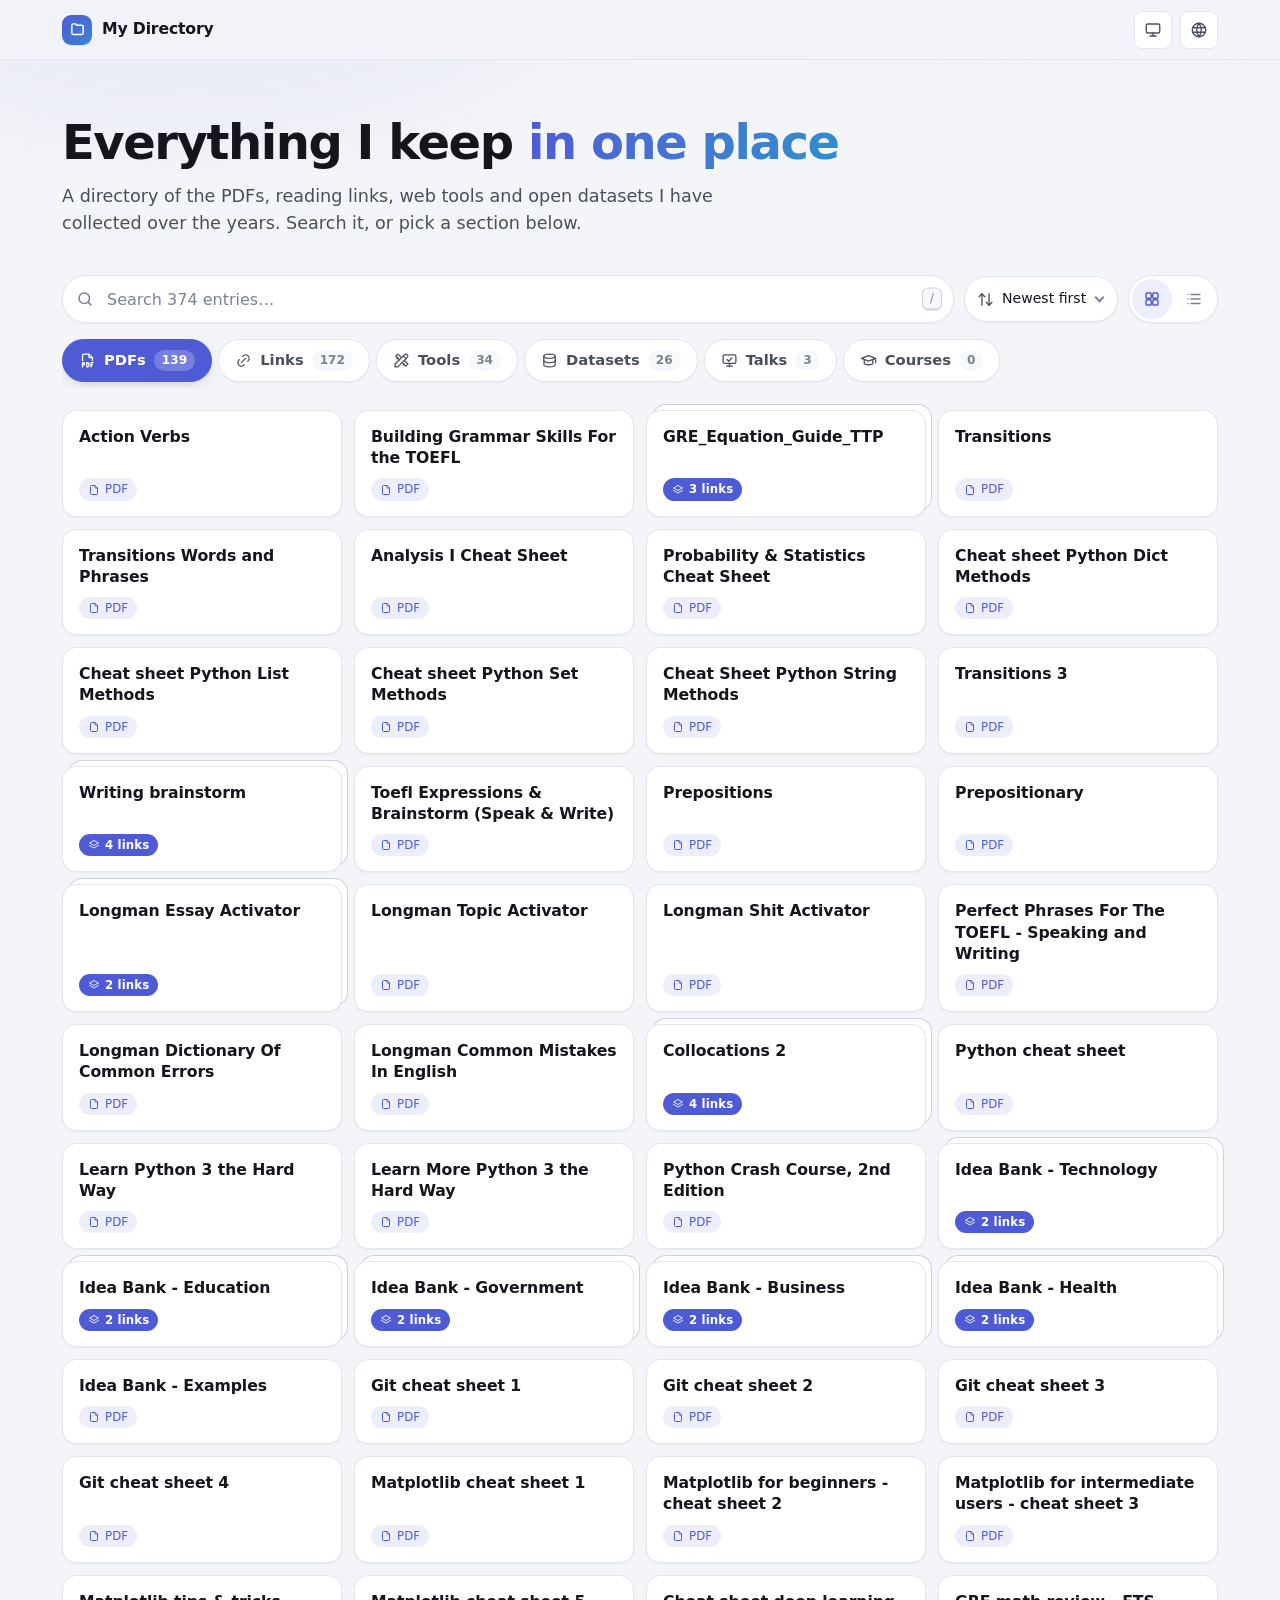
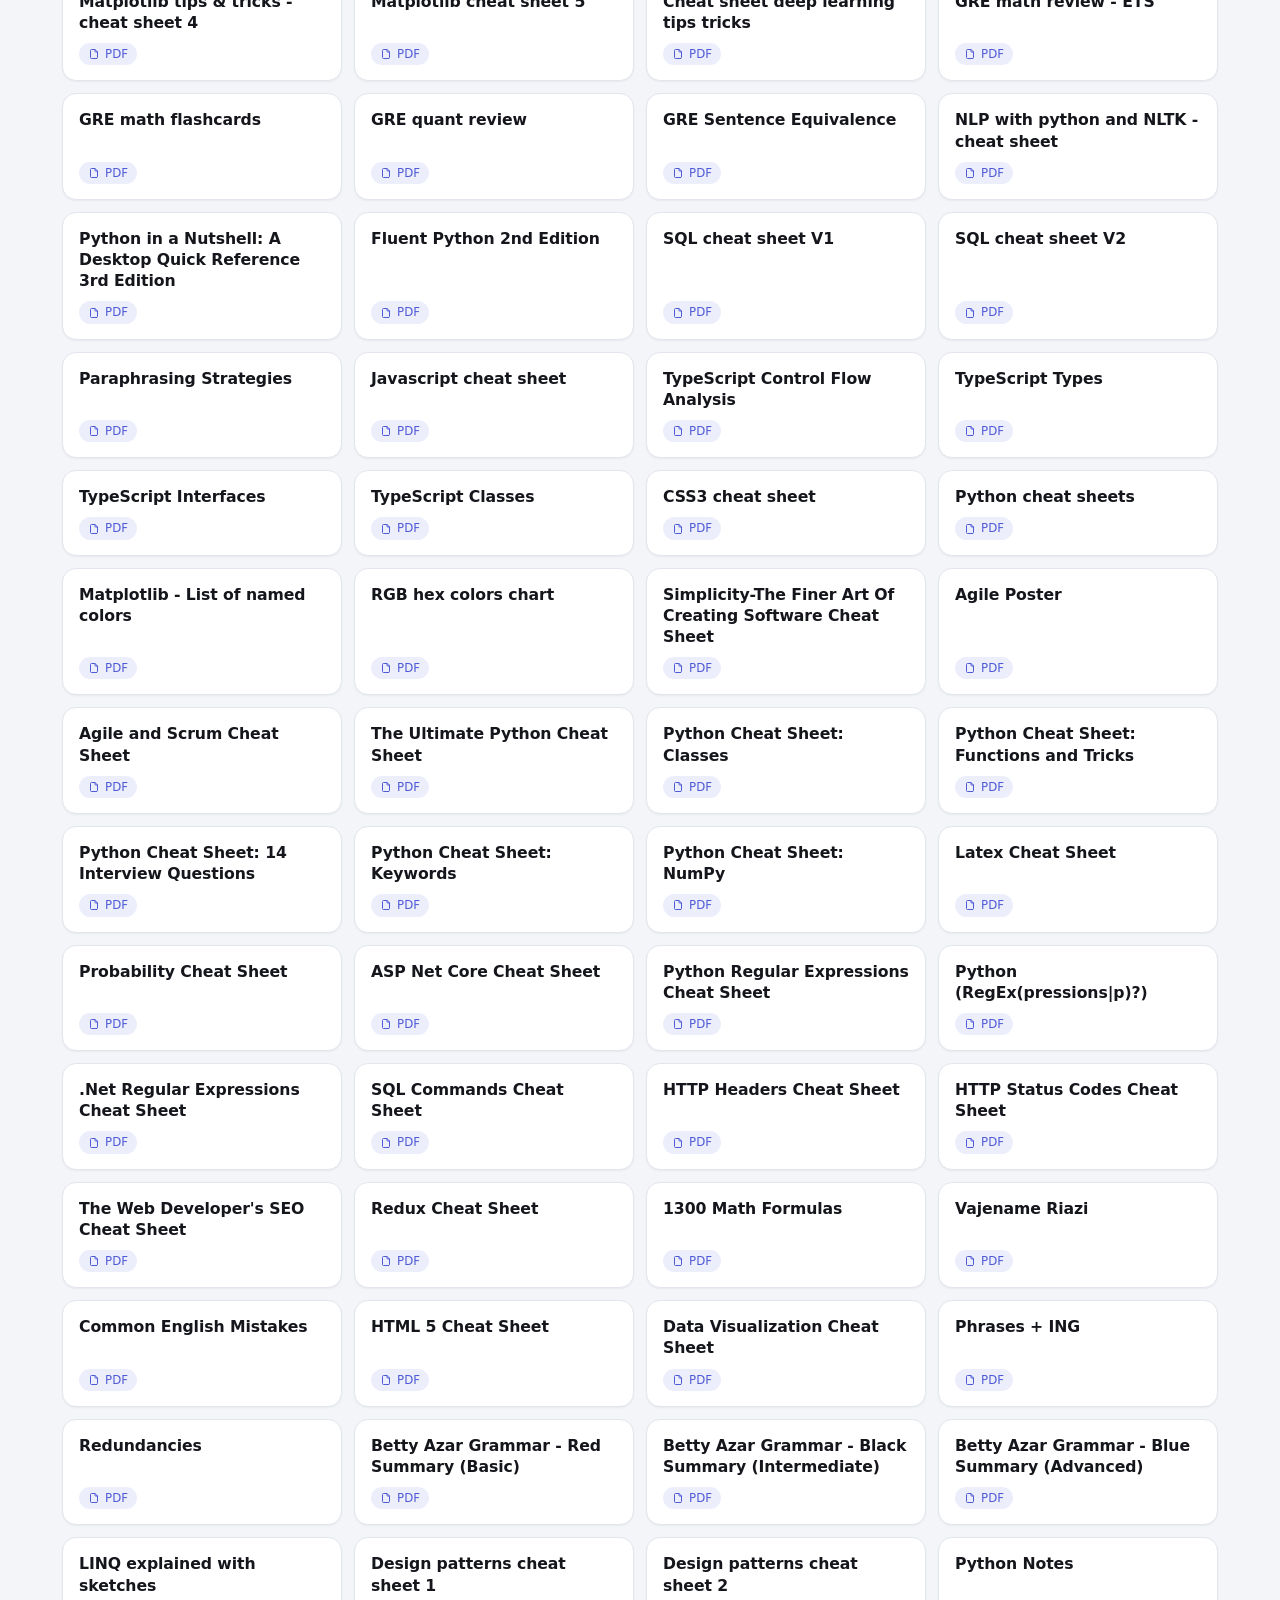
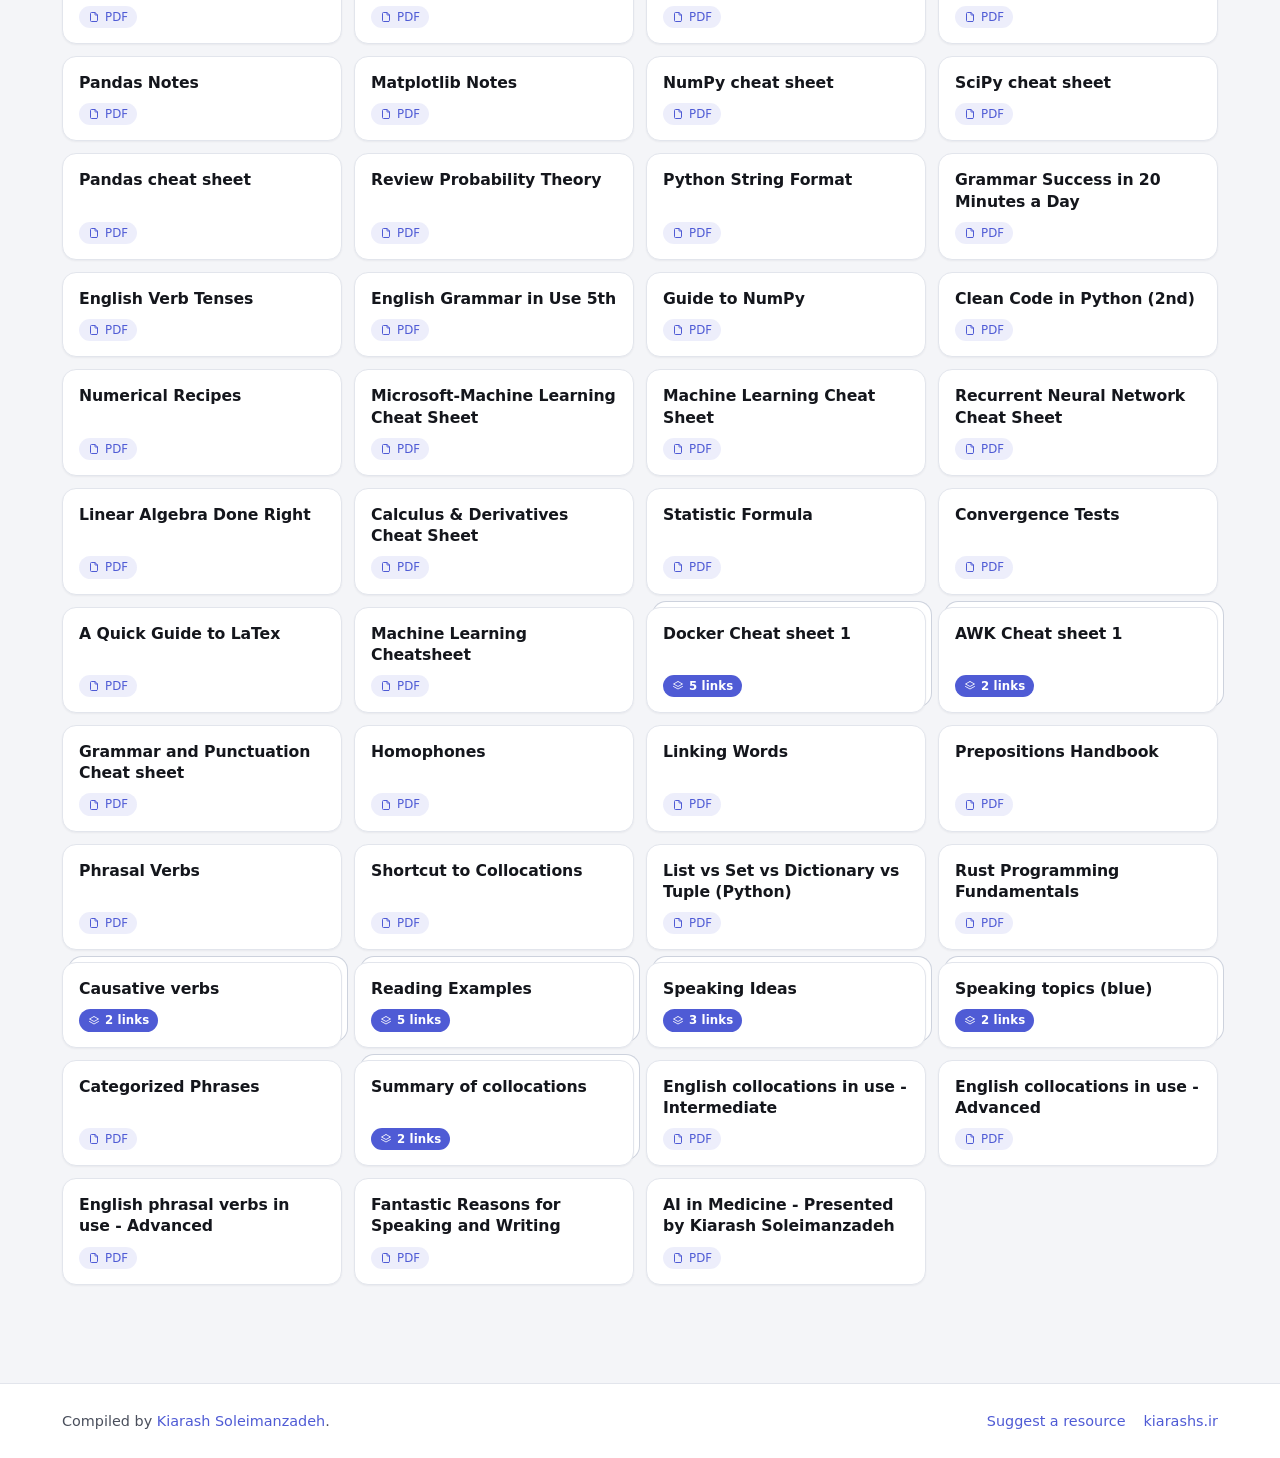
==== commit 13159772: "Merge remote-tracking branch 'origin/main' # Conflicts: #	courses/index.html #	datasets/index.html #" ====
--- a/index.html
+++ b/index.html
@@ -5,7 +5,7 @@
   <meta charset="utf-8">
   <meta name="viewport" content="width=device-width, initial-scale=1, viewport-fit=cover">
   <title>My Directory — files, links, tools and datasets</title>
-  <meta name="description" content="A hand-kept directory of 371+ PDFs, reading links, web tools and open datasets, collected by Kiarash Soleimanzadeh.">
+  <meta name="description" content="A hand-kept directory of 374+ PDFs, reading links, web tools and open datasets, collected by Kiarash Soleimanzadeh.">
   <meta name="color-scheme" content="light dark">
   <meta name="theme-color" content="#f4f5f8">
   <link rel="canonical" href="https://kiarashs.github.io/directory/pdfs/">
@@ -13,7 +13,7 @@
   <meta property="og:type" content="website">
   <meta property="og:url" content="https://kiarashs.github.io/directory/pdfs/">
   <meta property="og:title" content="My Directory — files, links, tools and datasets">
-  <meta property="og:description" content="A hand-kept directory of 371+ PDFs, reading links, web tools and open datasets, collected by Kiarash Soleimanzadeh.">
+  <meta property="og:description" content="A hand-kept directory of 374+ PDFs, reading links, web tools and open datasets, collected by Kiarash Soleimanzadeh.">
   <meta property="og:image" content="https://kiarashs.github.io/directory/android-chrome-512x512.png">
   <meta name="twitter:card" content="summary">
 
@@ -107,7 +107,7 @@
       <div class="search">
         <svg class="search-icon" viewBox="0 0 24 24" fill="none" stroke="currentColor" stroke-width="2" stroke-linecap="round" stroke-linejoin="round" aria-hidden="true"><circle cx="11" cy="11" r="7"/><path d="m20 20-3.5-3.5"/></svg>
         <label class="visually-hidden" for="search">Search the directory</label>
-        <input id="search" type="search" placeholder="Search 371 entries…" autocomplete="off" spellcheck="false">
+        <input id="search" type="search" placeholder="Search 374 entries…" autocomplete="off" spellcheck="false">
         <span class="search-hint" aria-hidden="true"><kbd>/</kbd></span>
         <button class="search-clear" type="button" data-search-clear aria-label="Clear search">
           <svg viewBox="0 0 24 24" fill="none" stroke="currentColor" stroke-width="2.2" stroke-linecap="round" aria-hidden="true"><path d="M6 6l12 12M18 6L6 18"/></svg>
@@ -155,7 +155,7 @@
       </a>
       <a class="tab" href="./talks/" data-slug="talks">
         <svg viewBox="0 0 24 24" fill="none" stroke="currentColor" stroke-width="1.8" stroke-linecap="round" stroke-linejoin="round" aria-hidden="true"><rect x="3" y="4" width="18" height="12" rx="2"/><path d="M8 20h8"/><path d="M12 16v4"/><path d="M8.5 10.5 11 13l4.5-4.5"/></svg>
-        <span>Talks</span><span class="tab-count">0</span>
+        <span>Talks</span><span class="tab-count">3</span>
       </a>
       <a class="tab" href="./courses/" data-slug="courses">
         <svg viewBox="0 0 24 24" fill="none" stroke="currentColor" stroke-width="1.8" stroke-linecap="round" stroke-linejoin="round" aria-hidden="true"><path d="M22 9L12 5 2 9l10 4 10-4v6"/><path d="M6 10.6V16c0 1.1 2.7 2 6 2s6-.9 6-2v-5.4"/></svg>
@@ -844,7 +844,7 @@
     </div>
   </footer>
 
-  <script type="application/json" id="search-index">[["Action Verbs","pdfs",[]],["Building Grammar Skills For the TOEFL","pdfs",[]],["GRE_Equation_Guide_TTP","pdfs",[]],["Transitions","pdfs",[]],["Transitions Words and Phrases","pdfs",[]],["Analysis I Cheat Sheet","pdfs",[]],["Probability & Statistics Cheat Sheet","pdfs",[]],["Cheat sheet Python Dict Methods","pdfs",[]],["Cheat sheet Python List Methods","pdfs",[]],["Cheat sheet Python Set Methods","pdfs",[]],["Cheat Sheet Python String Methods","pdfs",[]],["Transitions 3","pdfs",[]],["Writing brainstorm","pdfs",[]],["Toefl Expressions & Brainstorm (Speak & Write)","pdfs",[]],["Prepositions","pdfs",[]],["Prepositionary","pdfs",[]],["Longman Essay Activator","pdfs",[]],["Longman Topic Activator","pdfs",[]],["Longman Shit Activator","pdfs",[]],["Perfect Phrases For The TOEFL - Speaking and Writing","pdfs",[]],["Longman Dictionary Of Common Errors","pdfs",[]],["Longman Common Mistakes In English","pdfs",[]],["Collocations 2","pdfs",[]],["Python cheat sheet","pdfs",[]],["Learn Python 3 the Hard Way","pdfs",[]],["Learn More Python 3 the Hard Way","pdfs",[]],["Python Crash Course, 2nd Edition","pdfs",[]],["Idea Bank - Technology","pdfs",[]],["Idea Bank - Education","pdfs",[]],["Idea Bank - Government","pdfs",[]],["Idea Bank - Business","pdfs",[]],["Idea Bank - Health","pdfs",[]],["Idea Bank - Examples","pdfs",[]],["Git cheat sheet 1","pdfs",[]],["Git cheat sheet 2","pdfs",[]],["Git cheat sheet 3","pdfs",[]],["Git cheat sheet 4","pdfs",[]],["Matplotlib cheat sheet 1","pdfs",[]],["Matplotlib for beginners - cheat sheet 2","pdfs",[]],["Matplotlib for intermediate users - cheat sheet 3","pdfs",[]],["Matplotlib tips & tricks - cheat sheet 4","pdfs",[]],["Matplotlib cheat sheet 5","pdfs",[]],["Cheat sheet deep learning tips tricks","pdfs",[]],["GRE math review - ETS","pdfs",[]],["GRE math flashcards","pdfs",[]],["GRE quant review","pdfs",[]],["GRE Sentence Equivalence","pdfs",[]],["NLP with python and NLTK - cheat sheet","pdfs",[]],["Python in a Nutshell: A Desktop Quick Reference 3rd Edition","pdfs",[]],["Fluent Python 2nd Edition","pdfs",[]],["SQL cheat sheet V1","pdfs",[]],["SQL cheat sheet V2","pdfs",[]],["Paraphrasing Strategies","pdfs",[]],["Javascript cheat sheet","pdfs",[]],["TypeScript Control Flow Analysis","pdfs",[]],["TypeScript Types","pdfs",[]],["TypeScript Interfaces","pdfs",[]],["TypeScript Classes","pdfs",[]],["CSS3 cheat sheet","pdfs",[]],["Python cheat sheets","pdfs",[]],["Matplotlib - List of named colors","pdfs",[]],["RGB hex colors chart","pdfs",[]],["Simplicity-The Finer Art Of Creating Software Cheat Sheet","pdfs",[]],["Agile Poster","pdfs",[]],["Agile and Scrum Cheat Sheet","pdfs",[]],["The Ultimate Python Cheat Sheet","pdfs",[]],["Python Cheat Sheet: Classes","pdfs",[]],["Python Cheat Sheet: Functions and Tricks","pdfs",[]],["Python Cheat Sheet: 14 Interview Questions","pdfs",[]],["Python Cheat Sheet: Keywords","pdfs",[]],["Python Cheat Sheet: NumPy","pdfs",[]],["Latex Cheat Sheet","pdfs",[]],["Probability Cheat Sheet","pdfs",[]],["ASP Net Core Cheat Sheet","pdfs",[]],["Python Regular Expressions Cheat Sheet","pdfs",[]],["Python (RegEx(pressions|p)?)","pdfs",[]],[".Net Regular Expressions Cheat Sheet","pdfs",[]],["SQL Commands Cheat Sheet","pdfs",[]],["HTTP Headers Cheat Sheet","pdfs",[]],["HTTP Status Codes Cheat Sheet","pdfs",[]],["The Web Developer's SEO Cheat Sheet","pdfs",[]],["Redux Cheat Sheet","pdfs",[]],["1300 Math Formulas","pdfs",[]],["Vajename Riazi","pdfs",[]],["Common English Mistakes","pdfs",[]],["HTML 5 Cheat Sheet","pdfs",[]],["Data Visualization Cheat Sheet","pdfs",[]],["Phrases + ING","pdfs",[]],["Redundancies","pdfs",[]],["Betty Azar Grammar - Red Summary (Basic)","pdfs",[]],["Betty Azar Grammar - Black Summary (Intermediate)","pdfs",[]],["Betty Azar Grammar - Blue Summary (Advanced)","pdfs",[]],["LINQ explained with sketches","pdfs",[]],["Design patterns cheat sheet 1","pdfs",[]],["Design patterns cheat sheet 2","pdfs",[]],["Python Notes","pdfs",[]],["Pandas Notes","pdfs",[]],["Matplotlib Notes","pdfs",[]],["NumPy cheat sheet","pdfs",[]],["SciPy cheat sheet","pdfs",[]],["Pandas cheat sheet","pdfs",[]],["Review Probability Theory","pdfs",[]],["Python String Format","pdfs",[]],["Grammar Success in 20 Minutes a Day","pdfs",[]],["English Verb Tenses","pdfs",[]],["English Grammar in Use 5th","pdfs",[]],["Guide to NumPy","pdfs",[]],["Clean Code in Python (2nd)","pdfs",[]],["Numerical Recipes","pdfs",[]],["Microsoft-Machine Learning Cheat Sheet","pdfs",[]],["Machine Learning Cheat Sheet","pdfs",[]],["Recurrent Neural Network Cheat Sheet","pdfs",[]],["Linear Algebra Done Right","pdfs",[]],["Calculus & Derivatives Cheat Sheet","pdfs",[]],["Statistic Formula","pdfs",[]],["Convergence Tests","pdfs",[]],["A Quick Guide to LaTex","pdfs",[]],["Machine Learning Cheatsheet","pdfs",[]],["Docker Cheat sheet 1","pdfs",[]],["AWK Cheat sheet 1","pdfs",[]],["Grammar and Punctuation Cheat sheet","pdfs",[]],["Homophones","pdfs",[]],["Linking Words","pdfs",[]],["Prepositions Handbook","pdfs",[]],["Phrasal Verbs","pdfs",[]],["Shortcut to Collocations","pdfs",[]],["List vs Set vs Dictionary vs Tuple (Python)","pdfs",[]],["Rust Programming Fundamentals","pdfs",[]],["Causative verbs","pdfs",[]],["Reading Examples","pdfs",[]],["Speaking Ideas","pdfs",[]],["Speaking topics (blue)","pdfs",[]],["Categorized Phrases","pdfs",[]],["Summary of collocations","pdfs",[]],["English collocations in use - Intermediate","pdfs",[]],["English collocations in use - Advanced","pdfs",[]],["English phrasal verbs in use - Advanced","pdfs",[]],["Fantastic Reasons for Speaking and Writing","pdfs",[]],["AI in Medicine - Presented by Kiarash Soleimanzadeh","pdfs",[]],["Computer science teaching at Stanford","links",[]],["List of Data Science Cheat sheets to rule the world","links",[]],["Scientific Visualization: Python + Matplotlib","links",[]],["Python & OpenGL for Scientific Visualization","links",[]],["From Python to Numpy","links",[]],["Cambridge Dictionary","links",[]],["Merriam-Webster Dictionary","links",[]],["NLP Cheat Sheet","links",[]],["Machine Learning - Persian","links",[]],["The Python Graph Gallery","links",[]],["HTTP Status Codes","links",[]],["HTTP Headers","links",[]],["HTTP Relations","links",[]],["Collecting All Cheat Sheets","links",[]],["Introduction to Probability textbook","links",[]],["Top DATA SCIENCE Cheat Sheets (ML, DL, Python, R, SQL, Maths & Statistics)","links",[]],["Rico's cheat Sheets","links",[]],["Laws of UX","links",[]],["Manage HTML DOM with vanilla JavaScript","links",[]],["HTML, CSS, and JS Cheat Sheets","links",[]],["React Cheat Sheet","links",[]],["90 Days Of DevOps","links",[]],["30 Days of PWA","links",[]],["30 Days of JavaScript","links",[]],["Useful links, scripts, tools and best practice for Microsoft SQL Server Database","links",[]],["SQL Server scripts for health checks and performance tuning","links",[]],["Automate SQL Server tasks and encourage best practices","links",[]],["SQL Server Toolbox repository for Tiger team","links",[]],["SQL Server Scripts for DBAs","links",[]],["Mathematics for Machine Learning","links",[]],["Learn from ML experts at Google","links",[]],["Google's Machine Learning Crash Course","links",[]],["Learn mathematics for machine learning","links",[]],["Linear Regression","links",[]],["Linear Regression 2","links",[]],["All Algorithms/Data-Structures implemented in Python","links",[]],["A Hands-on Introduction to Natural Language Processing (NLP)","links",[]],["ML YouTube Courses","links",[]],["4000 Essential English Words 1","links",[]],["4000 Essential English Words 2","links",[]],["4000 Essential English Words 3","links",[]],["4000 Essential English Words 4","links",[]],["4000 Essential English Words 5","links",[]],["4000 Essential English Words 6","links",[]],["English Grammar in Use with Answers","links",[]],["English Vocabulary in Use Elementary","links",[]],["English Vocabulary in Use Pre-intermediate and Intermediate","links",[]],["English Vocabulary in Use Upper-intermediate","links",[]],["English Vocabulary in Use Advanced","links",[]],["illustrated Everyday Expressions with Stories 1","links",[]],["illustrated Everyday Expressions with Stories 2","links",[]],["250 Ways to Say It in Business English","links",[]],["More Speak English Like an American","links",[]],["Mastering the American Accent","links",[]],["Everyday Conversations: Learning American English","links",[]],["Easy American Idioms","links",[]],["English the American Way: A Fun ESL Guide to Language and Culture in the U.S.","links",[]],["Speak English Around Town","links",[]],["Speak Business English Like an American","links",[]],["Speak English Like an American","links",[]],["Machine Learning Glossary/Cheat Sheet","links",[]],["Practical Deep Learning","links",[]],["GRE - Quantitative Walkthroughs","links",[]],["Speech and Language Processing - Stanford (textbook)","links",[]],["free-for.dev","links",[]],["Track Awesome List","links",[]],["Tips and Tricks C#/.NET","links",[]],["Pandas - DataFrame Reference","links",[]],["Python Reference","links",[]],["Introduction to Scientific Python","links",[]],["Quick Cheat Sheet/Reference (Python, RegEx, and etc)","links",[]],["Python for Data Analysis (Book)","links",[]],["Probabilistic Programming & Bayesian Methods for Hackers","links",[]],["Developer Roadmaps","links",[]],["Human Computer Interaction Course","links",[]],["NLP Course | For You","links",[]],["Stanford AI Courses","links",[]],["SQL Server KIT","links",[]],["Dive into Deep Learning","links",[]],["Understanding Deep Learning","links",[]],["Deep Learning","links",[]],["Deep Learning Course","links",[]],["Design Patterns in Python","links",[]],["AI Notes (Andrew Ng)","links",[]],["List of LaTeX mathematical symbols","links",[]],["Machine Learning tips and tricks cheat sheet","links",[]],["Recurrent Neural Networks cheatsheet","links",[]],["Cheat Sheet of Machine Learning and Python (and Math) Cheat Sheets","links",[]],["LaTeX","links",[]],["Improve how you architect webapps","links",[]],["C# Coding Guidelines","links",[]],["The Comprehensive TEX Archive Network","links",[]],["Exploring the art of artificial intelligence","links",[]],["Introduction to Machine Learning Course","links",[]],["Deep Learning Course","links",[]],["NeuroSymbolic Artificial Intelligence Course","links",[]],["Introduction to Pattern Recognition Course","links",[]],["Data Mining Course","links",[]],["Probabilistic Graphical Models Course","links",[]],["Deep Learning Course","links",[]],["Machine Learning Course","links",[]],["Speech and Language Processing (NLP) Course","links",[]],["Natural Language Processing (NLP) Courses","links",[]],["Fundamentals of Computer Vision Course","links",[]],["Machine Learning Engineering for Production (MLOps) Specialization on Coursera","links",[]],["Hands-on ML with Scikit-Learn, Keras & TF by Aurelien Geron","links",[]],["Natural Language Processing Specialization on Coursera","links",[]],["Efficient Python Tricks and Tools for Data Scientists","links",[]],["Coursera AI for Medicine Specialization","links",[]],["Generative Adversarial Networks Specialization on Coursera","links",[]],["Preprocessing For Deep Learning","links",[]],["Top deep learning Github repositories","links",[]],["Trending deep learning Github repositories","links",[]],["Deep Learning Specialization on Coursera","links",[]],["Zero to Mastery Deep Learning with TensorFlow","links",[]],["The University of Amsterdam Deep Learning Course","links",[]],["Math in ML","links",[]],["Jupyter Notebook Gallery 1","links",[]],["Deep Learning Notebooks","links",[]],["Cheatsheet collection for Math, ML, DL, AI. Update frequently","links",[]],["Social Media Mining: An Introduction (Ebook)","links",[]],["Feature Selection","links",[]],["Deep Learning at VU University Amsterdam","links",[]],["Deep Learning For Computer Vision","links",[]],["Introduction to Deep Learning (with flavor of NLP)","links",[]],["The Illustrated Machine Learning website","links",[]],["Machine Learning Engineering","links",[]],["Introduction to Data Mining","links",[]],["Deep Learning","links",[]],["Deep Learning Systems","links",[]],["Machine/Deep Learning Resources *","links",[]],["Introduction to Deep Learning","links",[]],["Introduction to Deep Learning","links",[]],["Probabilistic Machine Learning: An Introduction","links",[]],["Machine Learning University (MLU) from Amazon","links",[]],["Machine Learning University-Explain","links",[]],["Interpretable Machine Learning","links",[]],["Introduction to Machine Learning (I2ML)","links",[]],["Introduction to Deep Learning Course","links",[]],["Introduction: Advanced Explainable AI for computer vision","links",[]],["Deep Learning Drizzle *","links",[]],["Introduction to Deep Learning (I2DL) (IN2346)","links",[]],["Machine learning and Deep learning Fundamentals","links",[]],["60 Implementations/tutorials of deep learning papers with side-by-side notes","links",[]],["Introduction to Information Retrieval (textbook)","links",[]],["Introduction to Machine Learning","links",[]],["Google Python Style Guide","links",[]],["Learn Makefiles","links",[]],["Machine learning tutorials","links",[]],["Path to a free self-taught education in Computer Science!","links",[]],["Path to a free self-taught education in Data Science!","links",[]],["Path to a free self-taught education in Bioinformatics!","links",[]],["Path to a free self-taught education in Mathematics!","links",[]],["Feature Engineering and Feature Selection","links",[]],["Annotated Research Paper Implementations","links",[]],["LaTeX Color Definitions","links",[]],["React+TypeScript Cheatsheets","links",[]],["Tailwind cheat sheet 1","links",[]],["Mermaid Cheat Sheet","links",[]],["Introduction to Machine Learning","links",[]],["Deep Learning for Coders with Fastai and PyTorch: AI Applications Without a PhD","links",[]],["Deep Learning - NYU","links",[]],["Notes on AI Topics","links",[]],["Free Online IT Courses For Beginners","links",[]],["Sharif University - Open Courses","links",[]],["Sharif University - Machine Learning","links",[]],["Test Smells [Persian]","links",[]],["Handy online tools for developers","links",[]],["Readings that are close to Neo's readings to improve TOEFL reading skill","links",[]],["Data Mining","links",[]],["Deep Learning with Python - Book","links",[]],["Linear Algebra - Gilbert Strang","links",[]],["JavaScript Event KeyCodes","tools",[]],["Web Developer Checklist","tools",[]],["Grid 1","tools",[]],["Div Table","tools",[]],["SVG Waves","tools",[]],["Tiny Wow","tools",[]],["Icones","tools",[]],["Readme creator","tools",[]],["SVG icons/collections","tools",[]],["CSS Selectors: A Visual Guide","tools",[]],["CSS Loaders","tools",[]],["Feature Sliced Design","tools",[]],["29 Websites For Free Icon Sets","tools",[]],["Create and share beautiful images of your source code","tools",[]],["CSS grid cheat sheet","tools",[]],["CSS flexbox cheat sheet","tools",[]],["Math Solver","tools",[]],["Conventional Commits","tools",[]],["Glassmorphism CSS Generator 1","tools",[]],["All Online Tools in “One Box”","tools",[]],["Access 13.3M+ vector icons & stickers","tools",[]],["Tools for Academic Research","tools",[]],["Freedom to choose icons","tools",[]],["A huge collection of SVG logos","tools",[]],["IcoMoon (Pixel Perfect Icon Solutions)","tools",[]],["Simple Icons","tools",[]],["All-in-one OSINT tool for analysing any website","tools",[]],["Fontello - icon fonts generator","tools",[]],["Tiny Helpers","tools",[]],["Online database diagram editor and SQL generator","tools",[]],["Create beautiful images of your source code","tools",[]],["High Quality Science Illustrations","tools",[]],["2,000+ science and medical art visuals","tools",[]],["Extensions for modern developer tools","tools",[]],["ChestX-ray8","datasets",[]],["OpenML","datasets",[]],["kaggle","datasets",[]],["Paper With Code","datasets",[]],["Registry of Open Data on AWS","datasets",[]],["UC Irvine Machine Learning Repository","datasets",[]],["Tensorflow Datasets","datasets",[]],["Microsoft Open Data","datasets",[]],["Azure Open Datasets","datasets",[]],["Google Datasets Search","datasets",[]],["COCO Dataset","datasets",[]],["Hugging Face Datasets","datasets",[]],["OASIS Dataset - The Open Access Series of Imaging Studies (brain)","datasets",[]],["OpenNeuro: MRI, PET, MEG, EEG, and iEEG data","datasets",[]],["Alzheimer’s Disease Neuroimaging Initiative","datasets",[]],["Medical Information Mart for Intensive Care (MIMIC Dataset)","datasets",[]],["The Research Resource for Complex Physiologic Signals (PhysioNet)","datasets",[]],["32,000 CT images","datasets",[]],["ImageNet","datasets",[]],["NBML","datasets",[]],["Advanced Open Tools and Datasets for Autonomous Driving","datasets",[]],["Biostatistics Datasets","datasets",[]],["Integrated Pattern Recognition and Biometrics Lab Datasets","datasets",[]],["fastMRI","datasets",[]],["A Multi-site Dataset for Prostate MRI Segmentation","datasets",[]],["miRNet","datasets",[]]]</script>
+  <script type="application/json" id="search-index">[["Action Verbs","pdfs",[]],["Building Grammar Skills For the TOEFL","pdfs",[]],["GRE_Equation_Guide_TTP","pdfs",[]],["Transitions","pdfs",[]],["Transitions Words and Phrases","pdfs",[]],["Analysis I Cheat Sheet","pdfs",[]],["Probability & Statistics Cheat Sheet","pdfs",[]],["Cheat sheet Python Dict Methods","pdfs",[]],["Cheat sheet Python List Methods","pdfs",[]],["Cheat sheet Python Set Methods","pdfs",[]],["Cheat Sheet Python String Methods","pdfs",[]],["Transitions 3","pdfs",[]],["Writing brainstorm","pdfs",[]],["Toefl Expressions & Brainstorm (Speak & Write)","pdfs",[]],["Prepositions","pdfs",[]],["Prepositionary","pdfs",[]],["Longman Essay Activator","pdfs",[]],["Longman Topic Activator","pdfs",[]],["Longman Shit Activator","pdfs",[]],["Perfect Phrases For The TOEFL - Speaking and Writing","pdfs",[]],["Longman Dictionary Of Common Errors","pdfs",[]],["Longman Common Mistakes In English","pdfs",[]],["Collocations 2","pdfs",[]],["Python cheat sheet","pdfs",[]],["Learn Python 3 the Hard Way","pdfs",[]],["Learn More Python 3 the Hard Way","pdfs",[]],["Python Crash Course, 2nd Edition","pdfs",[]],["Idea Bank - Technology","pdfs",[]],["Idea Bank - Education","pdfs",[]],["Idea Bank - Government","pdfs",[]],["Idea Bank - Business","pdfs",[]],["Idea Bank - Health","pdfs",[]],["Idea Bank - Examples","pdfs",[]],["Git cheat sheet 1","pdfs",[]],["Git cheat sheet 2","pdfs",[]],["Git cheat sheet 3","pdfs",[]],["Git cheat sheet 4","pdfs",[]],["Matplotlib cheat sheet 1","pdfs",[]],["Matplotlib for beginners - cheat sheet 2","pdfs",[]],["Matplotlib for intermediate users - cheat sheet 3","pdfs",[]],["Matplotlib tips & tricks - cheat sheet 4","pdfs",[]],["Matplotlib cheat sheet 5","pdfs",[]],["Cheat sheet deep learning tips tricks","pdfs",[]],["GRE math review - ETS","pdfs",[]],["GRE math flashcards","pdfs",[]],["GRE quant review","pdfs",[]],["GRE Sentence Equivalence","pdfs",[]],["NLP with python and NLTK - cheat sheet","pdfs",[]],["Python in a Nutshell: A Desktop Quick Reference 3rd Edition","pdfs",[]],["Fluent Python 2nd Edition","pdfs",[]],["SQL cheat sheet V1","pdfs",[]],["SQL cheat sheet V2","pdfs",[]],["Paraphrasing Strategies","pdfs",[]],["Javascript cheat sheet","pdfs",[]],["TypeScript Control Flow Analysis","pdfs",[]],["TypeScript Types","pdfs",[]],["TypeScript Interfaces","pdfs",[]],["TypeScript Classes","pdfs",[]],["CSS3 cheat sheet","pdfs",[]],["Python cheat sheets","pdfs",[]],["Matplotlib - List of named colors","pdfs",[]],["RGB hex colors chart","pdfs",[]],["Simplicity-The Finer Art Of Creating Software Cheat Sheet","pdfs",[]],["Agile Poster","pdfs",[]],["Agile and Scrum Cheat Sheet","pdfs",[]],["The Ultimate Python Cheat Sheet","pdfs",[]],["Python Cheat Sheet: Classes","pdfs",[]],["Python Cheat Sheet: Functions and Tricks","pdfs",[]],["Python Cheat Sheet: 14 Interview Questions","pdfs",[]],["Python Cheat Sheet: Keywords","pdfs",[]],["Python Cheat Sheet: NumPy","pdfs",[]],["Latex Cheat Sheet","pdfs",[]],["Probability Cheat Sheet","pdfs",[]],["ASP Net Core Cheat Sheet","pdfs",[]],["Python Regular Expressions Cheat Sheet","pdfs",[]],["Python (RegEx(pressions|p)?)","pdfs",[]],[".Net Regular Expressions Cheat Sheet","pdfs",[]],["SQL Commands Cheat Sheet","pdfs",[]],["HTTP Headers Cheat Sheet","pdfs",[]],["HTTP Status Codes Cheat Sheet","pdfs",[]],["The Web Developer's SEO Cheat Sheet","pdfs",[]],["Redux Cheat Sheet","pdfs",[]],["1300 Math Formulas","pdfs",[]],["Vajename Riazi","pdfs",[]],["Common English Mistakes","pdfs",[]],["HTML 5 Cheat Sheet","pdfs",[]],["Data Visualization Cheat Sheet","pdfs",[]],["Phrases + ING","pdfs",[]],["Redundancies","pdfs",[]],["Betty Azar Grammar - Red Summary (Basic)","pdfs",[]],["Betty Azar Grammar - Black Summary (Intermediate)","pdfs",[]],["Betty Azar Grammar - Blue Summary (Advanced)","pdfs",[]],["LINQ explained with sketches","pdfs",[]],["Design patterns cheat sheet 1","pdfs",[]],["Design patterns cheat sheet 2","pdfs",[]],["Python Notes","pdfs",[]],["Pandas Notes","pdfs",[]],["Matplotlib Notes","pdfs",[]],["NumPy cheat sheet","pdfs",[]],["SciPy cheat sheet","pdfs",[]],["Pandas cheat sheet","pdfs",[]],["Review Probability Theory","pdfs",[]],["Python String Format","pdfs",[]],["Grammar Success in 20 Minutes a Day","pdfs",[]],["English Verb Tenses","pdfs",[]],["English Grammar in Use 5th","pdfs",[]],["Guide to NumPy","pdfs",[]],["Clean Code in Python (2nd)","pdfs",[]],["Numerical Recipes","pdfs",[]],["Microsoft-Machine Learning Cheat Sheet","pdfs",[]],["Machine Learning Cheat Sheet","pdfs",[]],["Recurrent Neural Network Cheat Sheet","pdfs",[]],["Linear Algebra Done Right","pdfs",[]],["Calculus & Derivatives Cheat Sheet","pdfs",[]],["Statistic Formula","pdfs",[]],["Convergence Tests","pdfs",[]],["A Quick Guide to LaTex","pdfs",[]],["Machine Learning Cheatsheet","pdfs",[]],["Docker Cheat sheet 1","pdfs",[]],["AWK Cheat sheet 1","pdfs",[]],["Grammar and Punctuation Cheat sheet","pdfs",[]],["Homophones","pdfs",[]],["Linking Words","pdfs",[]],["Prepositions Handbook","pdfs",[]],["Phrasal Verbs","pdfs",[]],["Shortcut to Collocations","pdfs",[]],["List vs Set vs Dictionary vs Tuple (Python)","pdfs",[]],["Rust Programming Fundamentals","pdfs",[]],["Causative verbs","pdfs",[]],["Reading Examples","pdfs",[]],["Speaking Ideas","pdfs",[]],["Speaking topics (blue)","pdfs",[]],["Categorized Phrases","pdfs",[]],["Summary of collocations","pdfs",[]],["English collocations in use - Intermediate","pdfs",[]],["English collocations in use - Advanced","pdfs",[]],["English phrasal verbs in use - Advanced","pdfs",[]],["Fantastic Reasons for Speaking and Writing","pdfs",[]],["AI in Medicine - Presented by Kiarash Soleimanzadeh","pdfs",[]],["Computer science teaching at Stanford","links",[]],["List of Data Science Cheat sheets to rule the world","links",[]],["Scientific Visualization: Python + Matplotlib","links",[]],["Python & OpenGL for Scientific Visualization","links",[]],["From Python to Numpy","links",[]],["Cambridge Dictionary","links",[]],["Merriam-Webster Dictionary","links",[]],["NLP Cheat Sheet","links",[]],["Machine Learning - Persian","links",[]],["The Python Graph Gallery","links",[]],["HTTP Status Codes","links",[]],["HTTP Headers","links",[]],["HTTP Relations","links",[]],["Collecting All Cheat Sheets","links",[]],["Introduction to Probability textbook","links",[]],["Top DATA SCIENCE Cheat Sheets (ML, DL, Python, R, SQL, Maths & Statistics)","links",[]],["Rico's cheat Sheets","links",[]],["Laws of UX","links",[]],["Manage HTML DOM with vanilla JavaScript","links",[]],["HTML, CSS, and JS Cheat Sheets","links",[]],["React Cheat Sheet","links",[]],["90 Days Of DevOps","links",[]],["30 Days of PWA","links",[]],["30 Days of JavaScript","links",[]],["Useful links, scripts, tools and best practice for Microsoft SQL Server Database","links",[]],["SQL Server scripts for health checks and performance tuning","links",[]],["Automate SQL Server tasks and encourage best practices","links",[]],["SQL Server Toolbox repository for Tiger team","links",[]],["SQL Server Scripts for DBAs","links",[]],["Mathematics for Machine Learning","links",[]],["Learn from ML experts at Google","links",[]],["Google's Machine Learning Crash Course","links",[]],["Learn mathematics for machine learning","links",[]],["Linear Regression","links",[]],["Linear Regression 2","links",[]],["All Algorithms/Data-Structures implemented in Python","links",[]],["A Hands-on Introduction to Natural Language Processing (NLP)","links",[]],["ML YouTube Courses","links",[]],["4000 Essential English Words 1","links",[]],["4000 Essential English Words 2","links",[]],["4000 Essential English Words 3","links",[]],["4000 Essential English Words 4","links",[]],["4000 Essential English Words 5","links",[]],["4000 Essential English Words 6","links",[]],["English Grammar in Use with Answers","links",[]],["English Vocabulary in Use Elementary","links",[]],["English Vocabulary in Use Pre-intermediate and Intermediate","links",[]],["English Vocabulary in Use Upper-intermediate","links",[]],["English Vocabulary in Use Advanced","links",[]],["illustrated Everyday Expressions with Stories 1","links",[]],["illustrated Everyday Expressions with Stories 2","links",[]],["250 Ways to Say It in Business English","links",[]],["More Speak English Like an American","links",[]],["Mastering the American Accent","links",[]],["Everyday Conversations: Learning American English","links",[]],["Easy American Idioms","links",[]],["English the American Way: A Fun ESL Guide to Language and Culture in the U.S.","links",[]],["Speak English Around Town","links",[]],["Speak Business English Like an American","links",[]],["Speak English Like an American","links",[]],["Machine Learning Glossary/Cheat Sheet","links",[]],["Practical Deep Learning","links",[]],["GRE - Quantitative Walkthroughs","links",[]],["Speech and Language Processing - Stanford (textbook)","links",[]],["free-for.dev","links",[]],["Track Awesome List","links",[]],["Tips and Tricks C#/.NET","links",[]],["Pandas - DataFrame Reference","links",[]],["Python Reference","links",[]],["Introduction to Scientific Python","links",[]],["Quick Cheat Sheet/Reference (Python, RegEx, and etc)","links",[]],["Python for Data Analysis (Book)","links",[]],["Probabilistic Programming & Bayesian Methods for Hackers","links",[]],["Developer Roadmaps","links",[]],["Human Computer Interaction Course","links",[]],["NLP Course | For You","links",[]],["Stanford AI Courses","links",[]],["SQL Server KIT","links",[]],["Dive into Deep Learning","links",[]],["Understanding Deep Learning","links",[]],["Deep Learning","links",[]],["Deep Learning Course","links",[]],["Design Patterns in Python","links",[]],["AI Notes (Andrew Ng)","links",[]],["List of LaTeX mathematical symbols","links",[]],["Machine Learning tips and tricks cheat sheet","links",[]],["Recurrent Neural Networks cheatsheet","links",[]],["Cheat Sheet of Machine Learning and Python (and Math) Cheat Sheets","links",[]],["LaTeX","links",[]],["Improve how you architect webapps","links",[]],["C# Coding Guidelines","links",[]],["The Comprehensive TEX Archive Network","links",[]],["Exploring the art of artificial intelligence","links",[]],["Introduction to Machine Learning Course","links",[]],["Deep Learning Course","links",[]],["NeuroSymbolic Artificial Intelligence Course","links",[]],["Introduction to Pattern Recognition Course","links",[]],["Data Mining Course","links",[]],["Probabilistic Graphical Models Course","links",[]],["Deep Learning Course","links",[]],["Machine Learning Course","links",[]],["Speech and Language Processing (NLP) Course","links",[]],["Natural Language Processing (NLP) Courses","links",[]],["Fundamentals of Computer Vision Course","links",[]],["Machine Learning Engineering for Production (MLOps) Specialization on Coursera","links",[]],["Hands-on ML with Scikit-Learn, Keras & TF by Aurelien Geron","links",[]],["Natural Language Processing Specialization on Coursera","links",[]],["Efficient Python Tricks and Tools for Data Scientists","links",[]],["Coursera AI for Medicine Specialization","links",[]],["Generative Adversarial Networks Specialization on Coursera","links",[]],["Preprocessing For Deep Learning","links",[]],["Top deep learning Github repositories","links",[]],["Trending deep learning Github repositories","links",[]],["Deep Learning Specialization on Coursera","links",[]],["Zero to Mastery Deep Learning with TensorFlow","links",[]],["The University of Amsterdam Deep Learning Course","links",[]],["Math in ML","links",[]],["Jupyter Notebook Gallery 1","links",[]],["Deep Learning Notebooks","links",[]],["Cheatsheet collection for Math, ML, DL, AI. Update frequently","links",[]],["Social Media Mining: An Introduction (Ebook)","links",[]],["Feature Selection","links",[]],["Deep Learning at VU University Amsterdam","links",[]],["Deep Learning For Computer Vision","links",[]],["Introduction to Deep Learning (with flavor of NLP)","links",[]],["The Illustrated Machine Learning website","links",[]],["Machine Learning Engineering","links",[]],["Introduction to Data Mining","links",[]],["Deep Learning","links",[]],["Deep Learning Systems","links",[]],["Machine/Deep Learning Resources *","links",[]],["Introduction to Deep Learning","links",[]],["Introduction to Deep Learning","links",[]],["Probabilistic Machine Learning: An Introduction","links",[]],["Machine Learning University (MLU) from Amazon","links",[]],["Machine Learning University-Explain","links",[]],["Interpretable Machine Learning","links",[]],["Introduction to Machine Learning (I2ML)","links",[]],["Introduction to Deep Learning Course","links",[]],["Introduction: Advanced Explainable AI for computer vision","links",[]],["Deep Learning Drizzle *","links",[]],["Introduction to Deep Learning (I2DL) (IN2346)","links",[]],["Machine learning and Deep learning Fundamentals","links",[]],["60 Implementations/tutorials of deep learning papers with side-by-side notes","links",[]],["Introduction to Information Retrieval (textbook)","links",[]],["Introduction to Machine Learning","links",[]],["Google Python Style Guide","links",[]],["Learn Makefiles","links",[]],["Machine learning tutorials","links",[]],["Path to a free self-taught education in Computer Science!","links",[]],["Path to a free self-taught education in Data Science!","links",[]],["Path to a free self-taught education in Bioinformatics!","links",[]],["Path to a free self-taught education in Mathematics!","links",[]],["Feature Engineering and Feature Selection","links",[]],["Annotated Research Paper Implementations","links",[]],["LaTeX Color Definitions","links",[]],["React+TypeScript Cheatsheets","links",[]],["Tailwind cheat sheet 1","links",[]],["Mermaid Cheat Sheet","links",[]],["Introduction to Machine Learning","links",[]],["Deep Learning for Coders with Fastai and PyTorch: AI Applications Without a PhD","links",[]],["Deep Learning - NYU","links",[]],["Notes on AI Topics","links",[]],["Free Online IT Courses For Beginners","links",[]],["Sharif University - Open Courses","links",[]],["Sharif University - Machine Learning","links",[]],["Test Smells [Persian]","links",[]],["Handy online tools for developers","links",[]],["Readings that are close to Neo's readings to improve TOEFL reading skill","links",[]],["Data Mining","links",[]],["Deep Learning with Python - Book","links",[]],["Linear Algebra - Gilbert Strang","links",[]],["JavaScript Event KeyCodes","tools",[]],["Web Developer Checklist","tools",[]],["Grid 1","tools",[]],["Div Table","tools",[]],["SVG Waves","tools",[]],["Tiny Wow","tools",[]],["Icones","tools",[]],["Readme creator","tools",[]],["SVG icons/collections","tools",[]],["CSS Selectors: A Visual Guide","tools",[]],["CSS Loaders","tools",[]],["Feature Sliced Design","tools",[]],["29 Websites For Free Icon Sets","tools",[]],["Create and share beautiful images of your source code","tools",[]],["CSS grid cheat sheet","tools",[]],["CSS flexbox cheat sheet","tools",[]],["Math Solver","tools",[]],["Conventional Commits","tools",[]],["Glassmorphism CSS Generator 1","tools",[]],["All Online Tools in “One Box”","tools",[]],["Access 13.3M+ vector icons & stickers","tools",[]],["Tools for Academic Research","tools",[]],["Freedom to choose icons","tools",[]],["A huge collection of SVG logos","tools",[]],["IcoMoon (Pixel Perfect Icon Solutions)","tools",[]],["Simple Icons","tools",[]],["All-in-one OSINT tool for analysing any website","tools",[]],["Fontello - icon fonts generator","tools",[]],["Tiny Helpers","tools",[]],["Online database diagram editor and SQL generator","tools",[]],["Create beautiful images of your source code","tools",[]],["High Quality Science Illustrations","tools",[]],["2,000+ science and medical art visuals","tools",[]],["Extensions for modern developer tools","tools",[]],["ChestX-ray8","datasets",[]],["OpenML","datasets",[]],["kaggle","datasets",[]],["Paper With Code","datasets",[]],["Registry of Open Data on AWS","datasets",[]],["UC Irvine Machine Learning Repository","datasets",[]],["Tensorflow Datasets","datasets",[]],["Microsoft Open Data","datasets",[]],["Azure Open Datasets","datasets",[]],["Google Datasets Search","datasets",[]],["COCO Dataset","datasets",[]],["Hugging Face Datasets","datasets",[]],["OASIS Dataset - The Open Access Series of Imaging Studies (brain)","datasets",[]],["OpenNeuro: MRI, PET, MEG, EEG, and iEEG data","datasets",[]],["Alzheimer’s Disease Neuroimaging Initiative","datasets",[]],["Medical Information Mart for Intensive Care (MIMIC Dataset)","datasets",[]],["The Research Resource for Complex Physiologic Signals (PhysioNet)","datasets",[]],["32,000 CT images","datasets",[]],["ImageNet","datasets",[]],["NBML","datasets",[]],["Advanced Open Tools and Datasets for Autonomous Driving","datasets",[]],["Biostatistics Datasets","datasets",[]],["Integrated Pattern Recognition and Biometrics Lab Datasets","datasets",[]],["fastMRI","datasets",[]],["A Multi-site Dataset for Prostate MRI Segmentation","datasets",[]],["miRNet","datasets",[]],["AI in Medicine","talks",["artificial intelligence","medicine","computer vision","image analysis"]],["Regular Expression (regex or regexp)","talks",["artificial intelligence","software engineering","natural language processing","data mining"]],["Clean Code","talks",["software engineering"]]]</script>
   <script src="./static/js/directory.js?v=4120b722" defer></script>
   <script>
     if ('serviceWorker' in navigator) {
